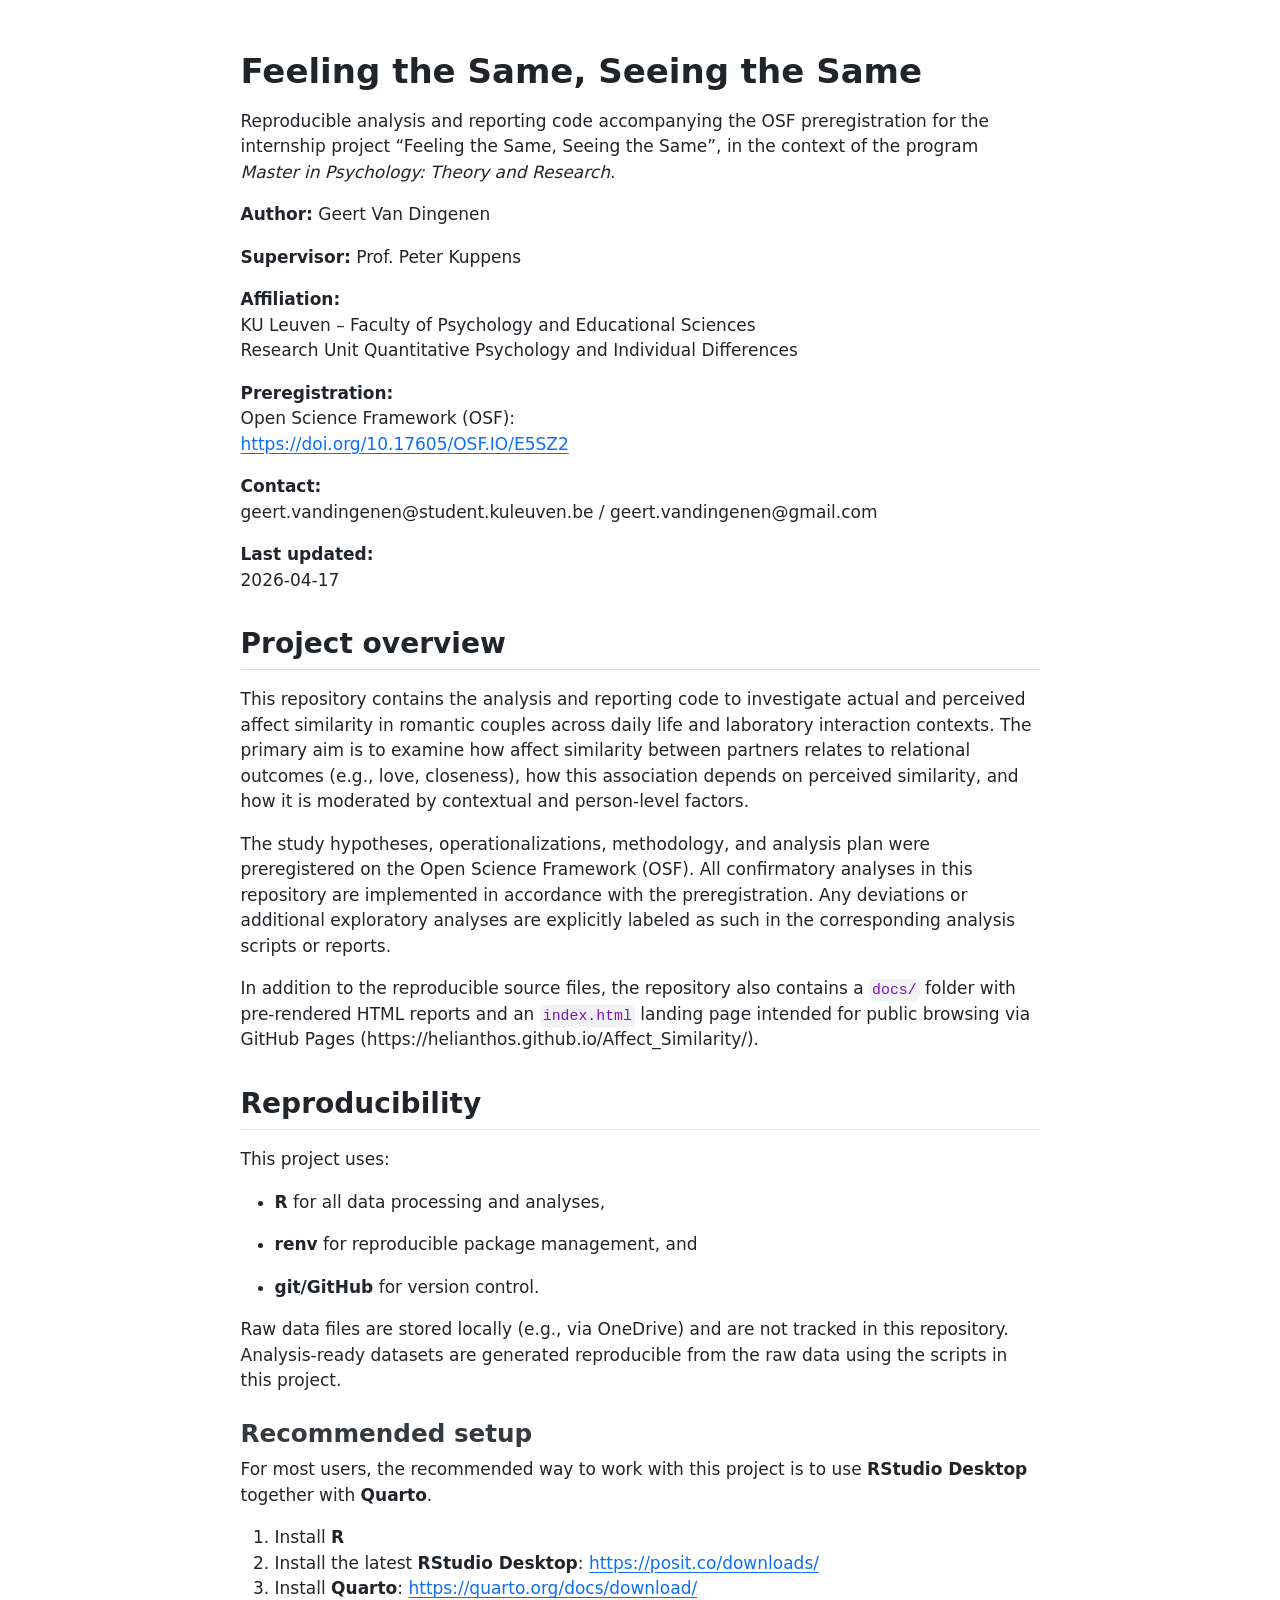
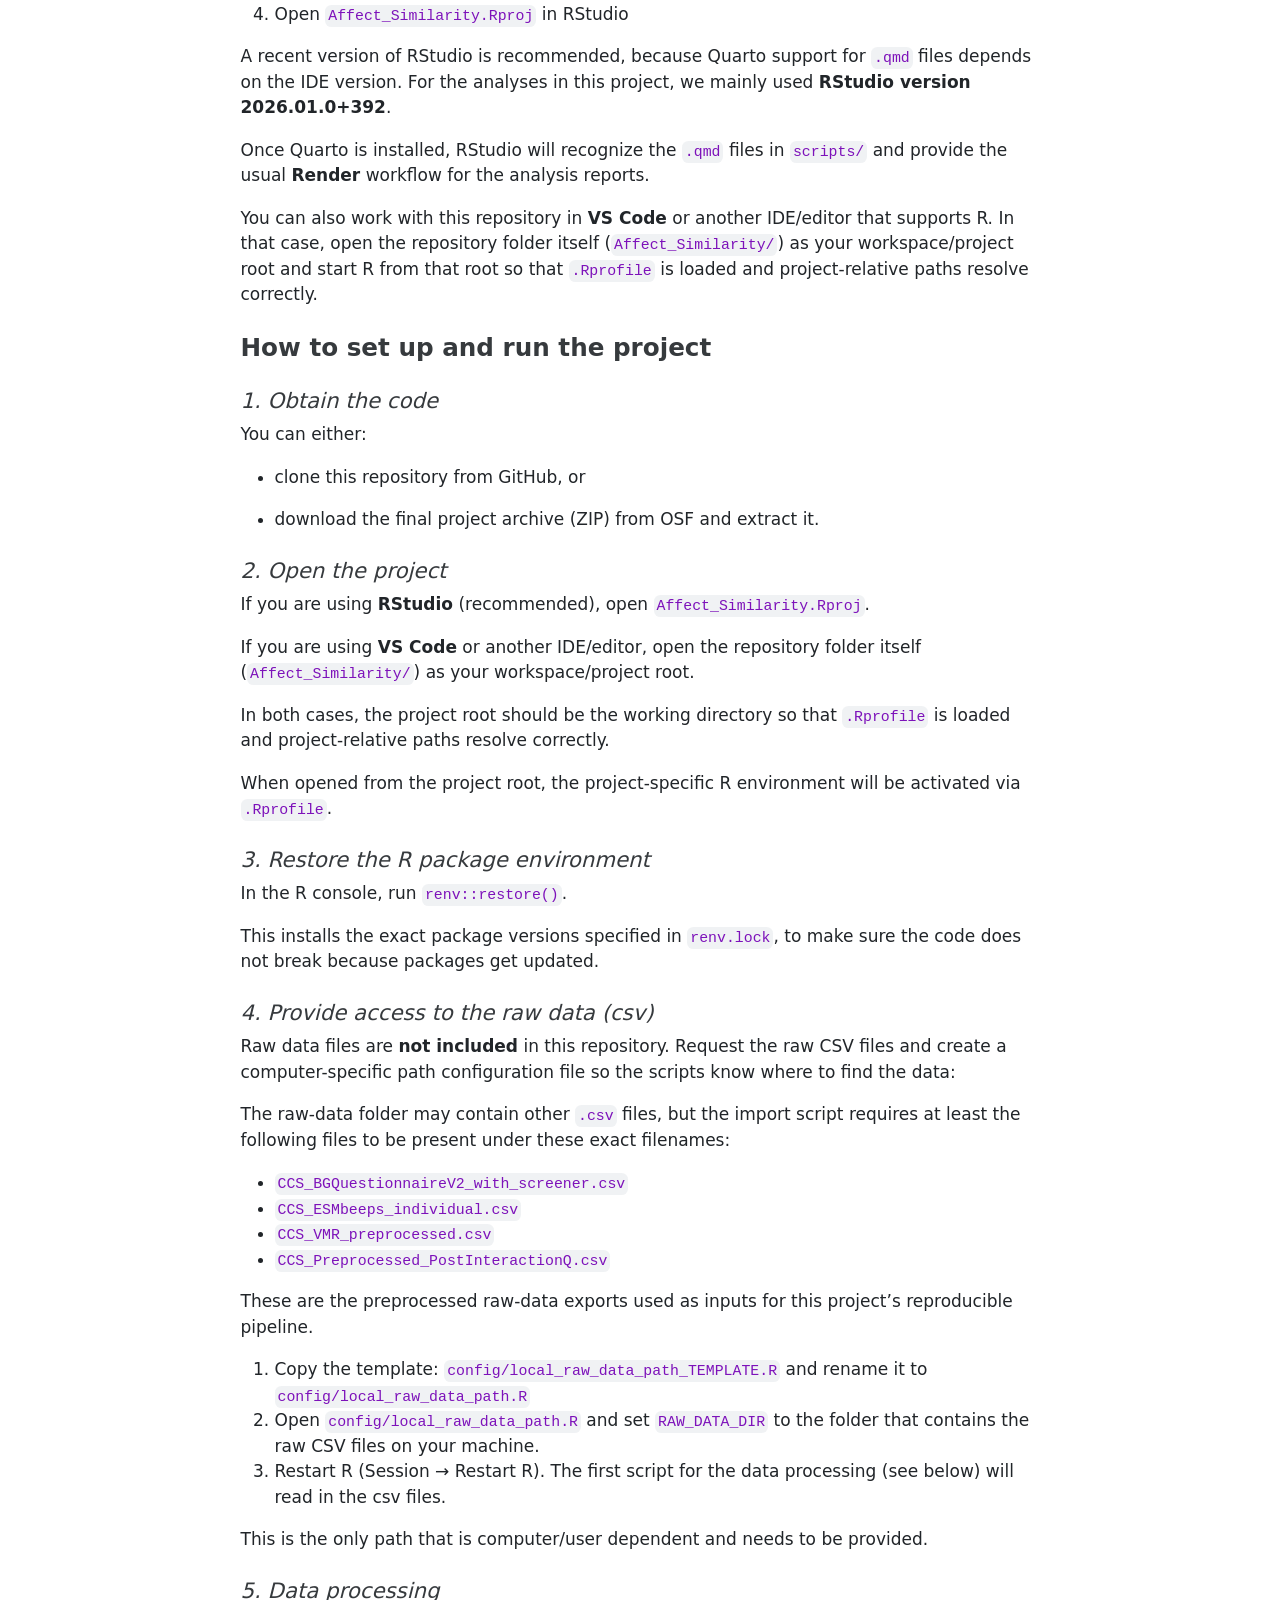
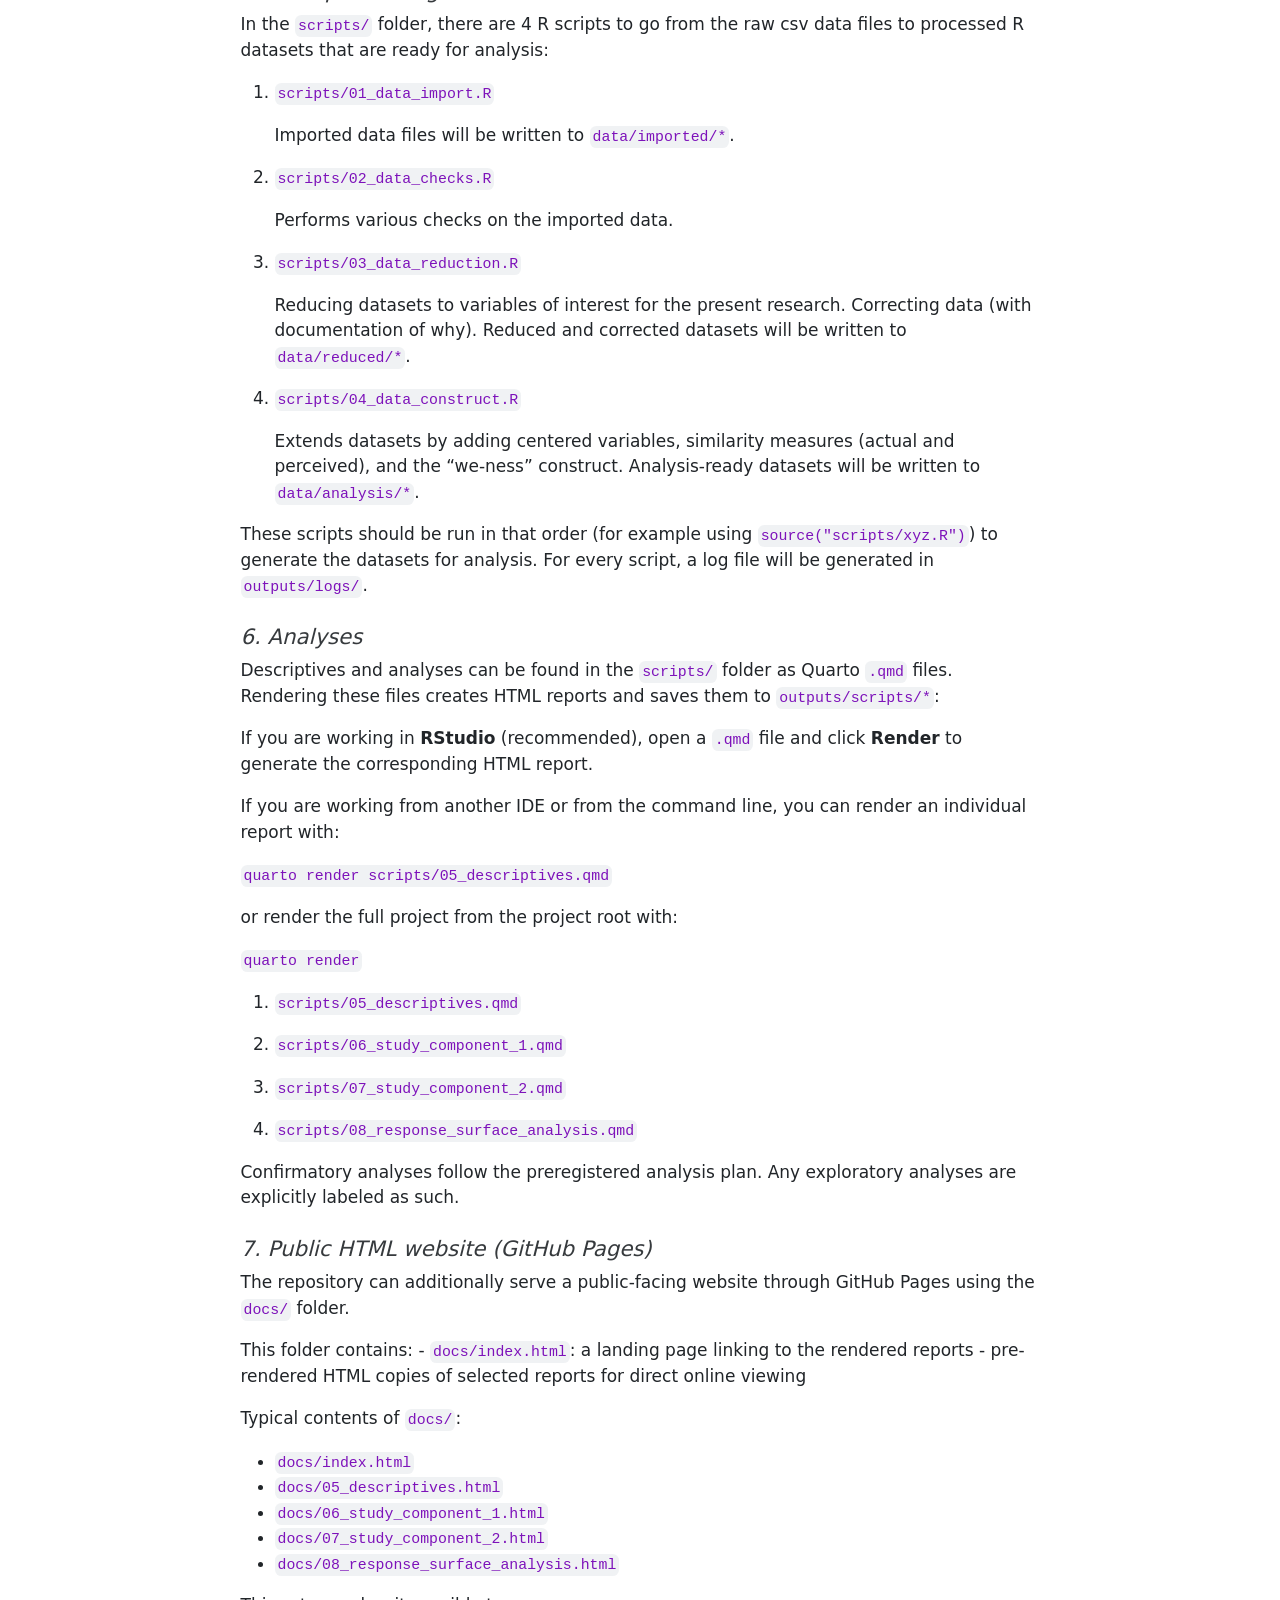
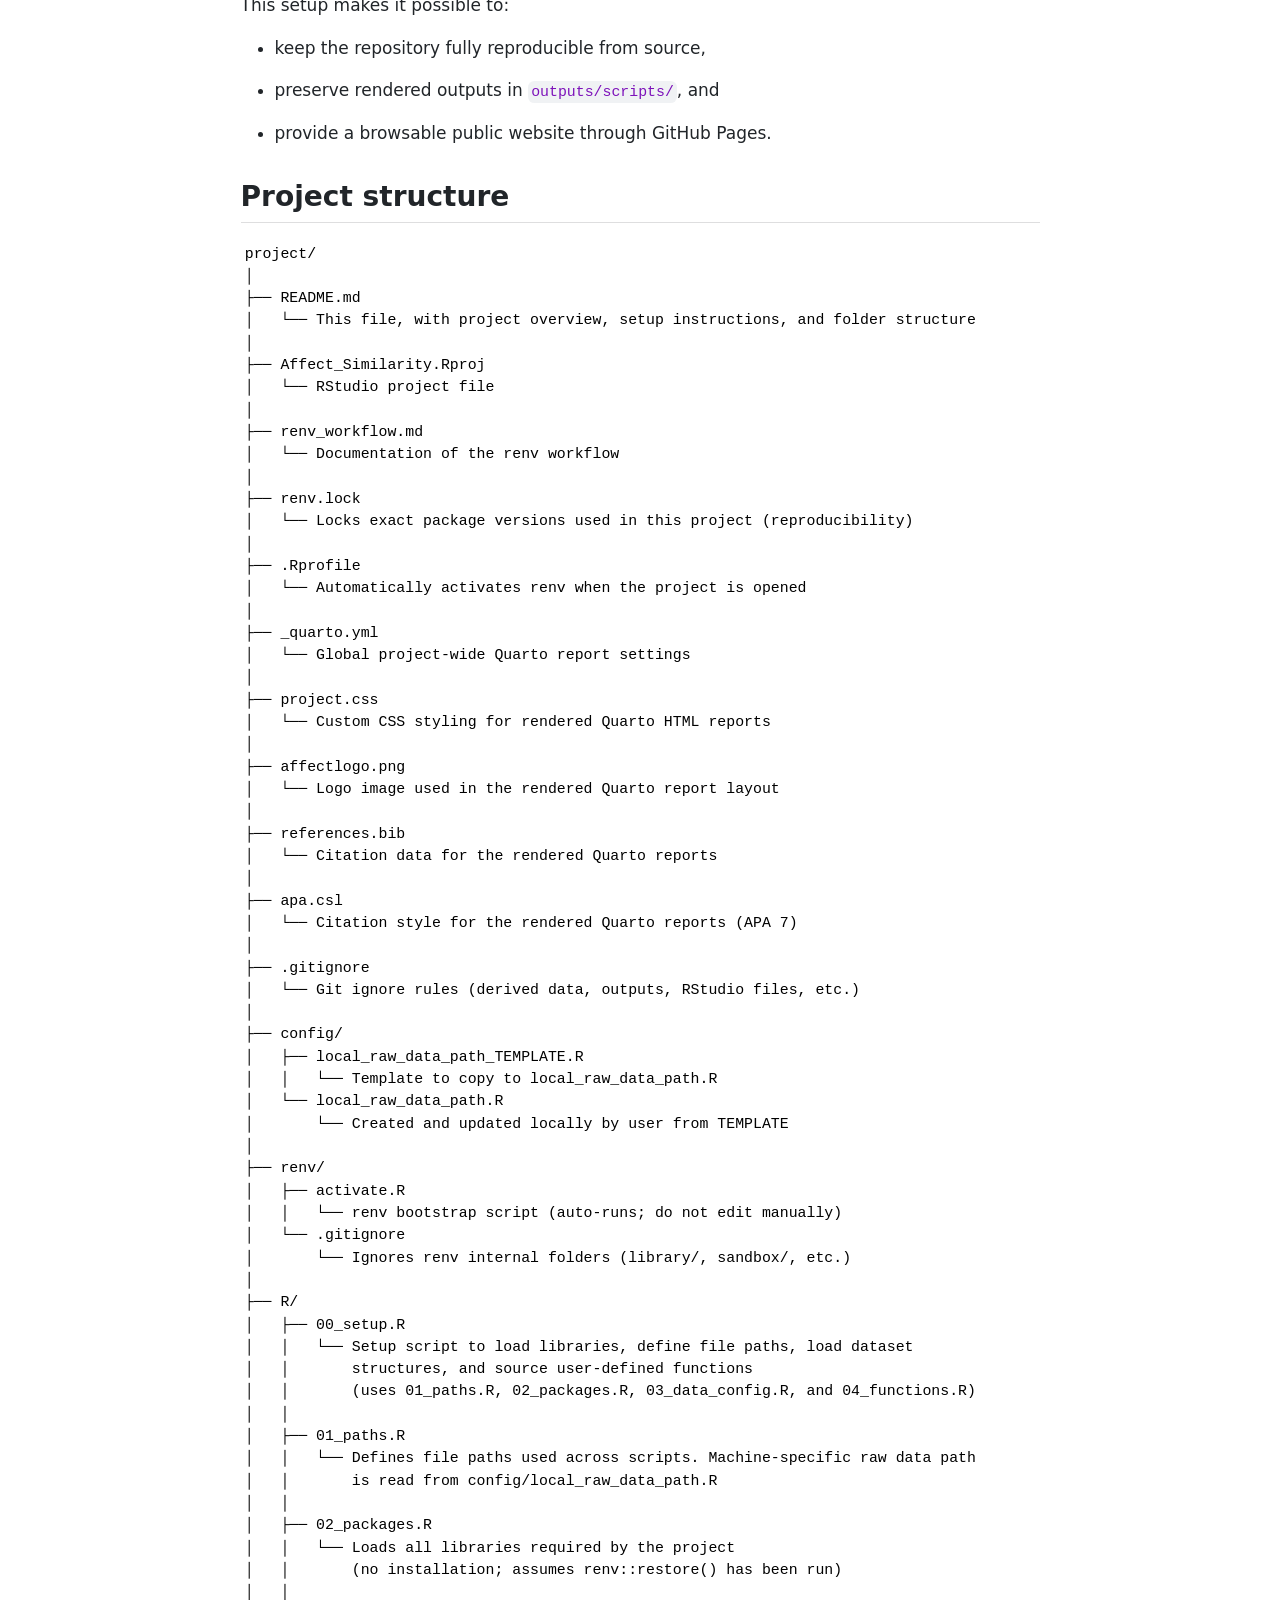
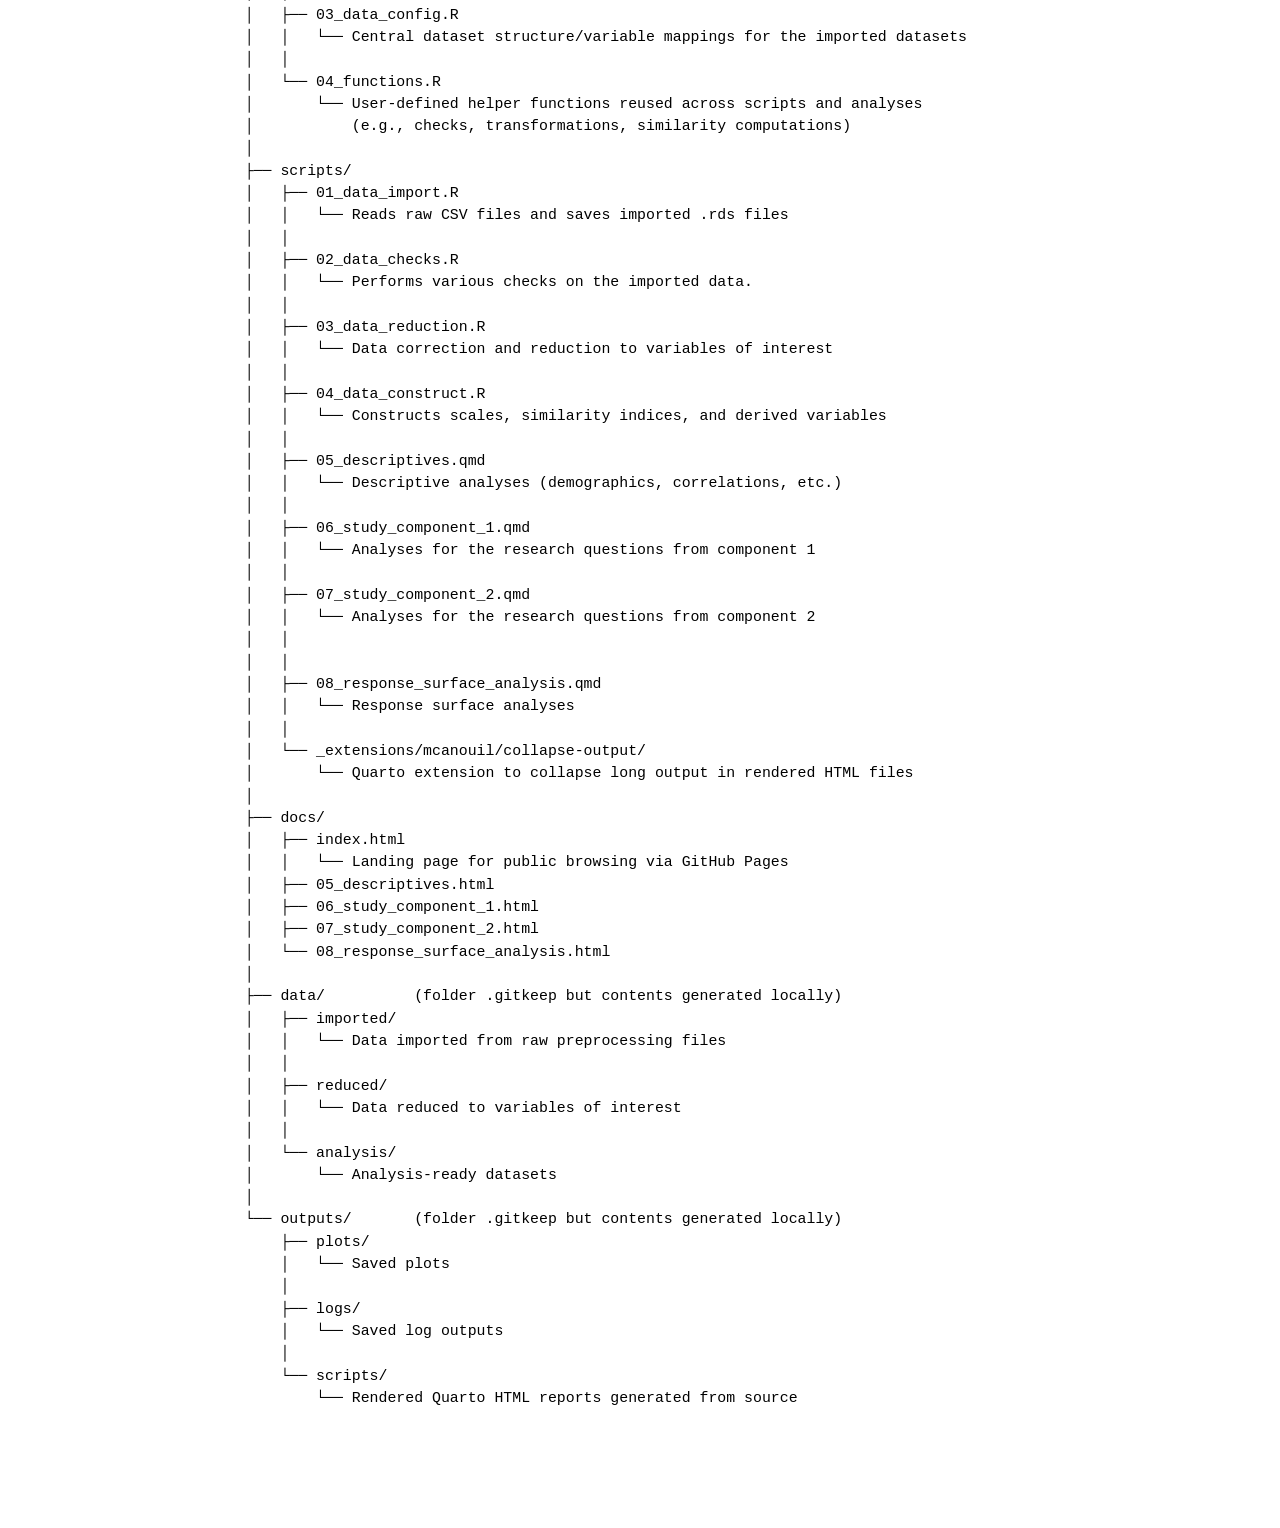
==== docs/README.html @ 63a7fd31 "Update README and GitHub Pages docs site" ====
<!DOCTYPE html>
<html xmlns="http://www.w3.org/1999/xhtml" lang="en" xml:lang="en"><head>

<meta charset="utf-8">
<meta name="generator" content="quarto-1.9.37">

<meta name="viewport" content="width=device-width, initial-scale=1.0, user-scalable=yes">


<title>readme</title>
<style>

code{white-space: pre-wrap;}
span.smallcaps{font-variant: small-caps;}
div.columns{display: flex; gap: min(4vw, 1.5em);}
div.column{flex: auto; overflow-x: auto;}
div.hanging-indent{margin-left: 1.5em; text-indent: -1.5em;}
ul.task-list{list-style: none;}
ul.task-list li input[type="checkbox"] {
width: 0.8em;
margin: 0 0.8em 0.2em -1em;  vertical-align: middle;
}
</style>


<script>/*!
 * clipboard.js v2.0.11
 * https://clipboardjs.com/
 *
 * Licensed MIT © Zeno Rocha
 */
!function(t,e){"object"==typeof exports&&"object"==typeof module?module.exports=e():"function"==typeof define&&define.amd?define([],e):"object"==typeof exports?exports.ClipboardJS=e():t.ClipboardJS=e()}(this,function(){return n={686:function(t,e,n){"use strict";n.d(e,{default:function(){return b}});var e=n(279),i=n.n(e),e=n(370),u=n.n(e),e=n(817),r=n.n(e);function c(t){try{return document.execCommand(t)}catch(t){return}}var a=function(t){t=r()(t);return c("cut"),t};function o(t,e){var n,o,t=(n=t,o="rtl"===document.documentElement.getAttribute("dir"),(t=document.createElement("textarea")).style.fontSize="12pt",t.style.border="0",t.style.padding="0",t.style.margin="0",t.style.position="absolute",t.style[o?"right":"left"]="-9999px",o=window.pageYOffset||document.documentElement.scrollTop,t.style.top="".concat(o,"px"),t.setAttribute("readonly",""),t.value=n,t);return e.container.appendChild(t),e=r()(t),c("copy"),t.remove(),e}var f=function(t){var e=1<arguments.length&&void 0!==arguments[1]?arguments[1]:{container:document.body},n="";return"string"==typeof t?n=o(t,e):t instanceof HTMLInputElement&&!["text","search","url","tel","password"].includes(null==t?void 0:t.type)?n=o(t.value,e):(n=r()(t),c("copy")),n};function l(t){return(l="function"==typeof Symbol&&"symbol"==typeof Symbol.iterator?function(t){return typeof t}:function(t){return t&&"function"==typeof Symbol&&t.constructor===Symbol&&t!==Symbol.prototype?"symbol":typeof t})(t)}var s=function(){var t=0<arguments.length&&void 0!==arguments[0]?arguments[0]:{},e=t.action,n=void 0===e?"copy":e,o=t.container,e=t.target,t=t.text;if("copy"!==n&&"cut"!==n)throw new Error('Invalid "action" value, use either "copy" or "cut"');if(void 0!==e){if(!e||"object"!==l(e)||1!==e.nodeType)throw new Error('Invalid "target" value, use a valid Element');if("copy"===n&&e.hasAttribute("disabled"))throw new Error('Invalid "target" attribute. Please use "readonly" instead of "disabled" attribute');if("cut"===n&&(e.hasAttribute("readonly")||e.hasAttribute("disabled")))throw new Error('Invalid "target" attribute. You can\'t cut text from elements with "readonly" or "disabled" attributes')}return t?f(t,{container:o}):e?"cut"===n?a(e):f(e,{container:o}):void 0};function p(t){return(p="function"==typeof Symbol&&"symbol"==typeof Symbol.iterator?function(t){return typeof t}:function(t){return t&&"function"==typeof Symbol&&t.constructor===Symbol&&t!==Symbol.prototype?"symbol":typeof t})(t)}function d(t,e){for(var n=0;n<e.length;n++){var o=e[n];o.enumerable=o.enumerable||!1,o.configurable=!0,"value"in o&&(o.writable=!0),Object.defineProperty(t,o.key,o)}}function y(t,e){return(y=Object.setPrototypeOf||function(t,e){return t.__proto__=e,t})(t,e)}function h(n){var o=function(){if("undefined"==typeof Reflect||!Reflect.construct)return!1;if(Reflect.construct.sham)return!1;if("function"==typeof Proxy)return!0;try{return Date.prototype.toString.call(Reflect.construct(Date,[],function(){})),!0}catch(t){return!1}}();return function(){var t,e=v(n);return t=o?(t=v(this).constructor,Reflect.construct(e,arguments,t)):e.apply(this,arguments),e=this,!(t=t)||"object"!==p(t)&&"function"!=typeof t?function(t){if(void 0!==t)return t;throw new ReferenceError("this hasn't been initialised - super() hasn't been called")}(e):t}}function v(t){return(v=Object.setPrototypeOf?Object.getPrototypeOf:function(t){return t.__proto__||Object.getPrototypeOf(t)})(t)}function m(t,e){t="data-clipboard-".concat(t);if(e.hasAttribute(t))return e.getAttribute(t)}var b=function(){!function(t,e){if("function"!=typeof e&&null!==e)throw new TypeError("Super expression must either be null or a function");t.prototype=Object.create(e&&e.prototype,{constructor:{value:t,writable:!0,configurable:!0}}),e&&y(t,e)}(r,i());var t,e,n,o=h(r);function r(t,e){var n;return function(t){if(!(t instanceof r))throw new TypeError("Cannot call a class as a function")}(this),(n=o.call(this)).resolveOptions(e),n.listenClick(t),n}return t=r,n=[{key:"copy",value:function(t){var e=1<arguments.length&&void 0!==arguments[1]?arguments[1]:{container:document.body};return f(t,e)}},{key:"cut",value:function(t){return a(t)}},{key:"isSupported",value:function(){var t=0<arguments.length&&void 0!==arguments[0]?arguments[0]:["copy","cut"],t="string"==typeof t?[t]:t,e=!!document.queryCommandSupported;return t.forEach(function(t){e=e&&!!document.queryCommandSupported(t)}),e}}],(e=[{key:"resolveOptions",value:function(){var t=0<arguments.length&&void 0!==arguments[0]?arguments[0]:{};this.action="function"==typeof t.action?t.action:this.defaultAction,this.target="function"==typeof t.target?t.target:this.defaultTarget,this.text="function"==typeof t.text?t.text:this.defaultText,this.container="object"===p(t.container)?t.container:document.body}},{key:"listenClick",value:function(t){var e=this;this.listener=u()(t,"click",function(t){return e.onClick(t)})}},{key:"onClick",value:function(t){var e=t.delegateTarget||t.currentTarget,n=this.action(e)||"copy",t=s({action:n,container:this.container,target:this.target(e),text:this.text(e)});this.emit(t?"success":"error",{action:n,text:t,trigger:e,clearSelection:function(){e&&e.focus(),window.getSelection().removeAllRanges()}})}},{key:"defaultAction",value:function(t){return m("action",t)}},{key:"defaultTarget",value:function(t){t=m("target",t);if(t)return document.querySelector(t)}},{key:"defaultText",value:function(t){return m("text",t)}},{key:"destroy",value:function(){this.listener.destroy()}}])&&d(t.prototype,e),n&&d(t,n),r}()},828:function(t){var e;"undefined"==typeof Element||Element.prototype.matches||((e=Element.prototype).matches=e.matchesSelector||e.mozMatchesSelector||e.msMatchesSelector||e.oMatchesSelector||e.webkitMatchesSelector),t.exports=function(t,e){for(;t&&9!==t.nodeType;){if("function"==typeof t.matches&&t.matches(e))return t;t=t.parentNode}}},438:function(t,e,n){var u=n(828);function i(t,e,n,o,r){var i=function(e,n,t,o){return function(t){t.delegateTarget=u(t.target,n),t.delegateTarget&&o.call(e,t)}}.apply(this,arguments);return t.addEventListener(n,i,r),{destroy:function(){t.removeEventListener(n,i,r)}}}t.exports=function(t,e,n,o,r){return"function"==typeof t.addEventListener?i.apply(null,arguments):"function"==typeof n?i.bind(null,document).apply(null,arguments):("string"==typeof t&&(t=document.querySelectorAll(t)),Array.prototype.map.call(t,function(t){return i(t,e,n,o,r)}))}},879:function(t,n){n.node=function(t){return void 0!==t&&t instanceof HTMLElement&&1===t.nodeType},n.nodeList=function(t){var e=Object.prototype.toString.call(t);return void 0!==t&&("[object NodeList]"===e||"[object HTMLCollection]"===e)&&"length"in t&&(0===t.length||n.node(t[0]))},n.string=function(t){return"string"==typeof t||t instanceof String},n.fn=function(t){return"[object Function]"===Object.prototype.toString.call(t)}},370:function(t,e,n){var f=n(879),l=n(438);t.exports=function(t,e,n){if(!t&&!e&&!n)throw new Error("Missing required arguments");if(!f.string(e))throw new TypeError("Second argument must be a String");if(!f.fn(n))throw new TypeError("Third argument must be a Function");if(f.node(t))return c=e,a=n,(u=t).addEventListener(c,a),{destroy:function(){u.removeEventListener(c,a)}};if(f.nodeList(t))return o=t,r=e,i=n,Array.prototype.forEach.call(o,function(t){t.addEventListener(r,i)}),{destroy:function(){Array.prototype.forEach.call(o,function(t){t.removeEventListener(r,i)})}};if(f.string(t))return t=t,e=e,n=n,l(document.body,t,e,n);throw new TypeError("First argument must be a String, HTMLElement, HTMLCollection, or NodeList");var o,r,i,u,c,a}},817:function(t){t.exports=function(t){var e,n="SELECT"===t.nodeName?(t.focus(),t.value):"INPUT"===t.nodeName||"TEXTAREA"===t.nodeName?((e=t.hasAttribute("readonly"))||t.setAttribute("readonly",""),t.select(),t.setSelectionRange(0,t.value.length),e||t.removeAttribute("readonly"),t.value):(t.hasAttribute("contenteditable")&&t.focus(),n=window.getSelection(),(e=document.createRange()).selectNodeContents(t),n.removeAllRanges(),n.addRange(e),n.toString());return n}},279:function(t){function e(){}e.prototype={on:function(t,e,n){var o=this.e||(this.e={});return(o[t]||(o[t]=[])).push({fn:e,ctx:n}),this},once:function(t,e,n){var o=this;function r(){o.off(t,r),e.apply(n,arguments)}return r._=e,this.on(t,r,n)},emit:function(t){for(var e=[].slice.call(arguments,1),n=((this.e||(this.e={}))[t]||[]).slice(),o=0,r=n.length;o<r;o++)n[o].fn.apply(n[o].ctx,e);return this},off:function(t,e){var n=this.e||(this.e={}),o=n[t],r=[];if(o&&e)for(var i=0,u=o.length;i<u;i++)o[i].fn!==e&&o[i].fn._!==e&&r.push(o[i]);return r.length?n[t]=r:delete n[t],this}},t.exports=e,t.exports.TinyEmitter=e}},r={},o.n=function(t){var e=t&&t.__esModule?function(){return t.default}:function(){return t};return o.d(e,{a:e}),e},o.d=function(t,e){for(var n in e)o.o(e,n)&&!o.o(t,n)&&Object.defineProperty(t,n,{enumerable:!0,get:e[n]})},o.o=function(t,e){return Object.prototype.hasOwnProperty.call(t,e)},o(686).default;function o(t){if(r[t])return r[t].exports;var e=r[t]={exports:{}};return n[t](e,e.exports,o),e.exports}var n,r});</script>
<script src="[data-uri]" type="module"></script>
<script src="[data-uri]" type="module"></script>
<script>/**
 * @popperjs/core v2.11.7 - MIT License
 */

!function(e,t){"object"==typeof exports&&"undefined"!=typeof module?t(exports):"function"==typeof define&&define.amd?define(["exports"],t):t((e="undefined"!=typeof globalThis?globalThis:e||self).Popper={})}(this,(function(e){"use strict";function t(e){if(null==e)return window;if("[object Window]"!==e.toString()){var t=e.ownerDocument;return t&&t.defaultView||window}return e}function n(e){return e instanceof t(e).Element||e instanceof Element}function r(e){return e instanceof t(e).HTMLElement||e instanceof HTMLElement}function o(e){return"undefined"!=typeof ShadowRoot&&(e instanceof t(e).ShadowRoot||e instanceof ShadowRoot)}var i=Math.max,a=Math.min,s=Math.round;function f(){var e=navigator.userAgentData;return null!=e&&e.brands&&Array.isArray(e.brands)?e.brands.map((function(e){return e.brand+"/"+e.version})).join(" "):navigator.userAgent}function c(){return!/^((?!chrome|android).)*safari/i.test(f())}function p(e,o,i){void 0===o&&(o=!1),void 0===i&&(i=!1);var a=e.getBoundingClientRect(),f=1,p=1;o&&r(e)&&(f=e.offsetWidth>0&&s(a.width)/e.offsetWidth||1,p=e.offsetHeight>0&&s(a.height)/e.offsetHeight||1);var u=(n(e)?t(e):window).visualViewport,l=!c()&&i,d=(a.left+(l&&u?u.offsetLeft:0))/f,h=(a.top+(l&&u?u.offsetTop:0))/p,m=a.width/f,v=a.height/p;return{width:m,height:v,top:h,right:d+m,bottom:h+v,left:d,x:d,y:h}}function u(e){var n=t(e);return{scrollLeft:n.pageXOffset,scrollTop:n.pageYOffset}}function l(e){return e?(e.nodeName||"").toLowerCase():null}function d(e){return((n(e)?e.ownerDocument:e.document)||window.document).documentElement}function h(e){return p(d(e)).left+u(e).scrollLeft}function m(e){return t(e).getComputedStyle(e)}function v(e){var t=m(e),n=t.overflow,r=t.overflowX,o=t.overflowY;return/auto|scroll|overlay|hidden/.test(n+o+r)}function y(e,n,o){void 0===o&&(o=!1);var i,a,f=r(n),c=r(n)&&function(e){var t=e.getBoundingClientRect(),n=s(t.width)/e.offsetWidth||1,r=s(t.height)/e.offsetHeight||1;return 1!==n||1!==r}(n),m=d(n),y=p(e,c,o),g={scrollLeft:0,scrollTop:0},b={x:0,y:0};return(f||!f&&!o)&&(("body"!==l(n)||v(m))&&(g=(i=n)!==t(i)&&r(i)?{scrollLeft:(a=i).scrollLeft,scrollTop:a.scrollTop}:u(i)),r(n)?((b=p(n,!0)).x+=n.clientLeft,b.y+=n.clientTop):m&&(b.x=h(m))),{x:y.left+g.scrollLeft-b.x,y:y.top+g.scrollTop-b.y,width:y.width,height:y.height}}function g(e){var t=p(e),n=e.offsetWidth,r=e.offsetHeight;return Math.abs(t.width-n)<=1&&(n=t.width),Math.abs(t.height-r)<=1&&(r=t.height),{x:e.offsetLeft,y:e.offsetTop,width:n,height:r}}function b(e){return"html"===l(e)?e:e.assignedSlot||e.parentNode||(o(e)?e.host:null)||d(e)}function x(e){return["html","body","#document"].indexOf(l(e))>=0?e.ownerDocument.body:r(e)&&v(e)?e:x(b(e))}function w(e,n){var r;void 0===n&&(n=[]);var o=x(e),i=o===(null==(r=e.ownerDocument)?void 0:r.body),a=t(o),s=i?[a].concat(a.visualViewport||[],v(o)?o:[]):o,f=n.concat(s);return i?f:f.concat(w(b(s)))}function O(e){return["table","td","th"].indexOf(l(e))>=0}function j(e){return r(e)&&"fixed"!==m(e).position?e.offsetParent:null}function E(e){for(var n=t(e),i=j(e);i&&O(i)&&"static"===m(i).position;)i=j(i);return i&&("html"===l(i)||"body"===l(i)&&"static"===m(i).position)?n:i||function(e){var t=/firefox/i.test(f());if(/Trident/i.test(f())&&r(e)&&"fixed"===m(e).position)return null;var n=b(e);for(o(n)&&(n=n.host);r(n)&&["html","body"].indexOf(l(n))<0;){var i=m(n);if("none"!==i.transform||"none"!==i.perspective||"paint"===i.contain||-1!==["transform","perspective"].indexOf(i.willChange)||t&&"filter"===i.willChange||t&&i.filter&&"none"!==i.filter)return n;n=n.parentNode}return null}(e)||n}var D="top",A="bottom",L="right",P="left",M="auto",k=[D,A,L,P],W="start",B="end",H="viewport",T="popper",R=k.reduce((function(e,t){return e.concat([t+"-"+W,t+"-"+B])}),[]),S=[].concat(k,[M]).reduce((function(e,t){return e.concat([t,t+"-"+W,t+"-"+B])}),[]),V=["beforeRead","read","afterRead","beforeMain","main","afterMain","beforeWrite","write","afterWrite"];function q(e){var t=new Map,n=new Set,r=[];function o(e){n.add(e.name),[].concat(e.requires||[],e.requiresIfExists||[]).forEach((function(e){if(!n.has(e)){var r=t.get(e);r&&o(r)}})),r.push(e)}return e.forEach((function(e){t.set(e.name,e)})),e.forEach((function(e){n.has(e.name)||o(e)})),r}function C(e){return e.split("-")[0]}function N(e,t){var n=t.getRootNode&&t.getRootNode();if(e.contains(t))return!0;if(n&&o(n)){var r=t;do{if(r&&e.isSameNode(r))return!0;r=r.parentNode||r.host}while(r)}return!1}function I(e){return Object.assign({},e,{left:e.x,top:e.y,right:e.x+e.width,bottom:e.y+e.height})}function _(e,r,o){return r===H?I(function(e,n){var r=t(e),o=d(e),i=r.visualViewport,a=o.clientWidth,s=o.clientHeight,f=0,p=0;if(i){a=i.width,s=i.height;var u=c();(u||!u&&"fixed"===n)&&(f=i.offsetLeft,p=i.offsetTop)}return{width:a,height:s,x:f+h(e),y:p}}(e,o)):n(r)?function(e,t){var n=p(e,!1,"fixed"===t);return n.top=n.top+e.clientTop,n.left=n.left+e.clientLeft,n.bottom=n.top+e.clientHeight,n.right=n.left+e.clientWidth,n.width=e.clientWidth,n.height=e.clientHeight,n.x=n.left,n.y=n.top,n}(r,o):I(function(e){var t,n=d(e),r=u(e),o=null==(t=e.ownerDocument)?void 0:t.body,a=i(n.scrollWidth,n.clientWidth,o?o.scrollWidth:0,o?o.clientWidth:0),s=i(n.scrollHeight,n.clientHeight,o?o.scrollHeight:0,o?o.clientHeight:0),f=-r.scrollLeft+h(e),c=-r.scrollTop;return"rtl"===m(o||n).direction&&(f+=i(n.clientWidth,o?o.clientWidth:0)-a),{width:a,height:s,x:f,y:c}}(d(e)))}function F(e,t,o,s){var f="clippingParents"===t?function(e){var t=w(b(e)),o=["absolute","fixed"].indexOf(m(e).position)>=0&&r(e)?E(e):e;return n(o)?t.filter((function(e){return n(e)&&N(e,o)&&"body"!==l(e)})):[]}(e):[].concat(t),c=[].concat(f,[o]),p=c[0],u=c.reduce((function(t,n){var r=_(e,n,s);return t.top=i(r.top,t.top),t.right=a(r.right,t.right),t.bottom=a(r.bottom,t.bottom),t.left=i(r.left,t.left),t}),_(e,p,s));return u.width=u.right-u.left,u.height=u.bottom-u.top,u.x=u.left,u.y=u.top,u}function U(e){return e.split("-")[1]}function z(e){return["top","bottom"].indexOf(e)>=0?"x":"y"}function X(e){var t,n=e.reference,r=e.element,o=e.placement,i=o?C(o):null,a=o?U(o):null,s=n.x+n.width/2-r.width/2,f=n.y+n.height/2-r.height/2;switch(i){case D:t={x:s,y:n.y-r.height};break;case A:t={x:s,y:n.y+n.height};break;case L:t={x:n.x+n.width,y:f};break;case P:t={x:n.x-r.width,y:f};break;default:t={x:n.x,y:n.y}}var c=i?z(i):null;if(null!=c){var p="y"===c?"height":"width";switch(a){case W:t[c]=t[c]-(n[p]/2-r[p]/2);break;case B:t[c]=t[c]+(n[p]/2-r[p]/2)}}return t}function Y(e){return Object.assign({},{top:0,right:0,bottom:0,left:0},e)}function G(e,t){return t.reduce((function(t,n){return t[n]=e,t}),{})}function J(e,t){void 0===t&&(t={});var r=t,o=r.placement,i=void 0===o?e.placement:o,a=r.strategy,s=void 0===a?e.strategy:a,f=r.boundary,c=void 0===f?"clippingParents":f,u=r.rootBoundary,l=void 0===u?H:u,h=r.elementContext,m=void 0===h?T:h,v=r.altBoundary,y=void 0!==v&&v,g=r.padding,b=void 0===g?0:g,x=Y("number"!=typeof b?b:G(b,k)),w=m===T?"reference":T,O=e.rects.popper,j=e.elements[y?w:m],E=F(n(j)?j:j.contextElement||d(e.elements.popper),c,l,s),P=p(e.elements.reference),M=X({reference:P,element:O,strategy:"absolute",placement:i}),W=I(Object.assign({},O,M)),B=m===T?W:P,R={top:E.top-B.top+x.top,bottom:B.bottom-E.bottom+x.bottom,left:E.left-B.left+x.left,right:B.right-E.right+x.right},S=e.modifiersData.offset;if(m===T&&S){var V=S[i];Object.keys(R).forEach((function(e){var t=[L,A].indexOf(e)>=0?1:-1,n=[D,A].indexOf(e)>=0?"y":"x";R[e]+=V[n]*t}))}return R}var K={placement:"bottom",modifiers:[],strategy:"absolute"};function Q(){for(var e=arguments.length,t=new Array(e),n=0;n<e;n++)t[n]=arguments[n];return!t.some((function(e){return!(e&&"function"==typeof e.getBoundingClientRect)}))}function Z(e){void 0===e&&(e={});var t=e,r=t.defaultModifiers,o=void 0===r?[]:r,i=t.defaultOptions,a=void 0===i?K:i;return function(e,t,r){void 0===r&&(r=a);var i,s,f={placement:"bottom",orderedModifiers:[],options:Object.assign({},K,a),modifiersData:{},elements:{reference:e,popper:t},attributes:{},styles:{}},c=[],p=!1,u={state:f,setOptions:function(r){var i="function"==typeof r?r(f.options):r;l(),f.options=Object.assign({},a,f.options,i),f.scrollParents={reference:n(e)?w(e):e.contextElement?w(e.contextElement):[],popper:w(t)};var s,p,d=function(e){var t=q(e);return V.reduce((function(e,n){return e.concat(t.filter((function(e){return e.phase===n})))}),[])}((s=[].concat(o,f.options.modifiers),p=s.reduce((function(e,t){var n=e[t.name];return e[t.name]=n?Object.assign({},n,t,{options:Object.assign({},n.options,t.options),data:Object.assign({},n.data,t.data)}):t,e}),{}),Object.keys(p).map((function(e){return p[e]}))));return f.orderedModifiers=d.filter((function(e){return e.enabled})),f.orderedModifiers.forEach((function(e){var t=e.name,n=e.options,r=void 0===n?{}:n,o=e.effect;if("function"==typeof o){var i=o({state:f,name:t,instance:u,options:r}),a=function(){};c.push(i||a)}})),u.update()},forceUpdate:function(){if(!p){var e=f.elements,t=e.reference,n=e.popper;if(Q(t,n)){f.rects={reference:y(t,E(n),"fixed"===f.options.strategy),popper:g(n)},f.reset=!1,f.placement=f.options.placement,f.orderedModifiers.forEach((function(e){return f.modifiersData[e.name]=Object.assign({},e.data)}));for(var r=0;r<f.orderedModifiers.length;r++)if(!0!==f.reset){var o=f.orderedModifiers[r],i=o.fn,a=o.options,s=void 0===a?{}:a,c=o.name;"function"==typeof i&&(f=i({state:f,options:s,name:c,instance:u})||f)}else f.reset=!1,r=-1}}},update:(i=function(){return new Promise((function(e){u.forceUpdate(),e(f)}))},function(){return s||(s=new Promise((function(e){Promise.resolve().then((function(){s=void 0,e(i())}))}))),s}),destroy:function(){l(),p=!0}};if(!Q(e,t))return u;function l(){c.forEach((function(e){return e()})),c=[]}return u.setOptions(r).then((function(e){!p&&r.onFirstUpdate&&r.onFirstUpdate(e)})),u}}var $={passive:!0};var ee={name:"eventListeners",enabled:!0,phase:"write",fn:function(){},effect:function(e){var n=e.state,r=e.instance,o=e.options,i=o.scroll,a=void 0===i||i,s=o.resize,f=void 0===s||s,c=t(n.elements.popper),p=[].concat(n.scrollParents.reference,n.scrollParents.popper);return a&&p.forEach((function(e){e.addEventListener("scroll",r.update,$)})),f&&c.addEventListener("resize",r.update,$),function(){a&&p.forEach((function(e){e.removeEventListener("scroll",r.update,$)})),f&&c.removeEventListener("resize",r.update,$)}},data:{}};var te={name:"popperOffsets",enabled:!0,phase:"read",fn:function(e){var t=e.state,n=e.name;t.modifiersData[n]=X({reference:t.rects.reference,element:t.rects.popper,strategy:"absolute",placement:t.placement})},data:{}},ne={top:"auto",right:"auto",bottom:"auto",left:"auto"};function re(e){var n,r=e.popper,o=e.popperRect,i=e.placement,a=e.variation,f=e.offsets,c=e.position,p=e.gpuAcceleration,u=e.adaptive,l=e.roundOffsets,h=e.isFixed,v=f.x,y=void 0===v?0:v,g=f.y,b=void 0===g?0:g,x="function"==typeof l?l({x:y,y:b}):{x:y,y:b};y=x.x,b=x.y;var w=f.hasOwnProperty("x"),O=f.hasOwnProperty("y"),j=P,M=D,k=window;if(u){var W=E(r),H="clientHeight",T="clientWidth";if(W===t(r)&&"static"!==m(W=d(r)).position&&"absolute"===c&&(H="scrollHeight",T="scrollWidth"),W=W,i===D||(i===P||i===L)&&a===B)M=A,b-=(h&&W===k&&k.visualViewport?k.visualViewport.height:W[H])-o.height,b*=p?1:-1;if(i===P||(i===D||i===A)&&a===B)j=L,y-=(h&&W===k&&k.visualViewport?k.visualViewport.width:W[T])-o.width,y*=p?1:-1}var R,S=Object.assign({position:c},u&&ne),V=!0===l?function(e,t){var n=e.x,r=e.y,o=t.devicePixelRatio||1;return{x:s(n*o)/o||0,y:s(r*o)/o||0}}({x:y,y:b},t(r)):{x:y,y:b};return y=V.x,b=V.y,p?Object.assign({},S,((R={})[M]=O?"0":"",R[j]=w?"0":"",R.transform=(k.devicePixelRatio||1)<=1?"translate("+y+"px, "+b+"px)":"translate3d("+y+"px, "+b+"px, 0)",R)):Object.assign({},S,((n={})[M]=O?b+"px":"",n[j]=w?y+"px":"",n.transform="",n))}var oe={name:"computeStyles",enabled:!0,phase:"beforeWrite",fn:function(e){var t=e.state,n=e.options,r=n.gpuAcceleration,o=void 0===r||r,i=n.adaptive,a=void 0===i||i,s=n.roundOffsets,f=void 0===s||s,c={placement:C(t.placement),variation:U(t.placement),popper:t.elements.popper,popperRect:t.rects.popper,gpuAcceleration:o,isFixed:"fixed"===t.options.strategy};null!=t.modifiersData.popperOffsets&&(t.styles.popper=Object.assign({},t.styles.popper,re(Object.assign({},c,{offsets:t.modifiersData.popperOffsets,position:t.options.strategy,adaptive:a,roundOffsets:f})))),null!=t.modifiersData.arrow&&(t.styles.arrow=Object.assign({},t.styles.arrow,re(Object.assign({},c,{offsets:t.modifiersData.arrow,position:"absolute",adaptive:!1,roundOffsets:f})))),t.attributes.popper=Object.assign({},t.attributes.popper,{"data-popper-placement":t.placement})},data:{}};var ie={name:"applyStyles",enabled:!0,phase:"write",fn:function(e){var t=e.state;Object.keys(t.elements).forEach((function(e){var n=t.styles[e]||{},o=t.attributes[e]||{},i=t.elements[e];r(i)&&l(i)&&(Object.assign(i.style,n),Object.keys(o).forEach((function(e){var t=o[e];!1===t?i.removeAttribute(e):i.setAttribute(e,!0===t?"":t)})))}))},effect:function(e){var t=e.state,n={popper:{position:t.options.strategy,left:"0",top:"0",margin:"0"},arrow:{position:"absolute"},reference:{}};return Object.assign(t.elements.popper.style,n.popper),t.styles=n,t.elements.arrow&&Object.assign(t.elements.arrow.style,n.arrow),function(){Object.keys(t.elements).forEach((function(e){var o=t.elements[e],i=t.attributes[e]||{},a=Object.keys(t.styles.hasOwnProperty(e)?t.styles[e]:n[e]).reduce((function(e,t){return e[t]="",e}),{});r(o)&&l(o)&&(Object.assign(o.style,a),Object.keys(i).forEach((function(e){o.removeAttribute(e)})))}))}},requires:["computeStyles"]};var ae={name:"offset",enabled:!0,phase:"main",requires:["popperOffsets"],fn:function(e){var t=e.state,n=e.options,r=e.name,o=n.offset,i=void 0===o?[0,0]:o,a=S.reduce((function(e,n){return e[n]=function(e,t,n){var r=C(e),o=[P,D].indexOf(r)>=0?-1:1,i="function"==typeof n?n(Object.assign({},t,{placement:e})):n,a=i[0],s=i[1];return a=a||0,s=(s||0)*o,[P,L].indexOf(r)>=0?{x:s,y:a}:{x:a,y:s}}(n,t.rects,i),e}),{}),s=a[t.placement],f=s.x,c=s.y;null!=t.modifiersData.popperOffsets&&(t.modifiersData.popperOffsets.x+=f,t.modifiersData.popperOffsets.y+=c),t.modifiersData[r]=a}},se={left:"right",right:"left",bottom:"top",top:"bottom"};function fe(e){return e.replace(/left|right|bottom|top/g,(function(e){return se[e]}))}var ce={start:"end",end:"start"};function pe(e){return e.replace(/start|end/g,(function(e){return ce[e]}))}function ue(e,t){void 0===t&&(t={});var n=t,r=n.placement,o=n.boundary,i=n.rootBoundary,a=n.padding,s=n.flipVariations,f=n.allowedAutoPlacements,c=void 0===f?S:f,p=U(r),u=p?s?R:R.filter((function(e){return U(e)===p})):k,l=u.filter((function(e){return c.indexOf(e)>=0}));0===l.length&&(l=u);var d=l.reduce((function(t,n){return t[n]=J(e,{placement:n,boundary:o,rootBoundary:i,padding:a})[C(n)],t}),{});return Object.keys(d).sort((function(e,t){return d[e]-d[t]}))}var le={name:"flip",enabled:!0,phase:"main",fn:function(e){var t=e.state,n=e.options,r=e.name;if(!t.modifiersData[r]._skip){for(var o=n.mainAxis,i=void 0===o||o,a=n.altAxis,s=void 0===a||a,f=n.fallbackPlacements,c=n.padding,p=n.boundary,u=n.rootBoundary,l=n.altBoundary,d=n.flipVariations,h=void 0===d||d,m=n.allowedAutoPlacements,v=t.options.placement,y=C(v),g=f||(y===v||!h?[fe(v)]:function(e){if(C(e)===M)return[];var t=fe(e);return[pe(e),t,pe(t)]}(v)),b=[v].concat(g).reduce((function(e,n){return e.concat(C(n)===M?ue(t,{placement:n,boundary:p,rootBoundary:u,padding:c,flipVariations:h,allowedAutoPlacements:m}):n)}),[]),x=t.rects.reference,w=t.rects.popper,O=new Map,j=!0,E=b[0],k=0;k<b.length;k++){var B=b[k],H=C(B),T=U(B)===W,R=[D,A].indexOf(H)>=0,S=R?"width":"height",V=J(t,{placement:B,boundary:p,rootBoundary:u,altBoundary:l,padding:c}),q=R?T?L:P:T?A:D;x[S]>w[S]&&(q=fe(q));var N=fe(q),I=[];if(i&&I.push(V[H]<=0),s&&I.push(V[q]<=0,V[N]<=0),I.every((function(e){return e}))){E=B,j=!1;break}O.set(B,I)}if(j)for(var _=function(e){var t=b.find((function(t){var n=O.get(t);if(n)return n.slice(0,e).every((function(e){return e}))}));if(t)return E=t,"break"},F=h?3:1;F>0;F--){if("break"===_(F))break}t.placement!==E&&(t.modifiersData[r]._skip=!0,t.placement=E,t.reset=!0)}},requiresIfExists:["offset"],data:{_skip:!1}};function de(e,t,n){return i(e,a(t,n))}var he={name:"preventOverflow",enabled:!0,phase:"main",fn:function(e){var t=e.state,n=e.options,r=e.name,o=n.mainAxis,s=void 0===o||o,f=n.altAxis,c=void 0!==f&&f,p=n.boundary,u=n.rootBoundary,l=n.altBoundary,d=n.padding,h=n.tether,m=void 0===h||h,v=n.tetherOffset,y=void 0===v?0:v,b=J(t,{boundary:p,rootBoundary:u,padding:d,altBoundary:l}),x=C(t.placement),w=U(t.placement),O=!w,j=z(x),M="x"===j?"y":"x",k=t.modifiersData.popperOffsets,B=t.rects.reference,H=t.rects.popper,T="function"==typeof y?y(Object.assign({},t.rects,{placement:t.placement})):y,R="number"==typeof T?{mainAxis:T,altAxis:T}:Object.assign({mainAxis:0,altAxis:0},T),S=t.modifiersData.offset?t.modifiersData.offset[t.placement]:null,V={x:0,y:0};if(k){if(s){var q,N="y"===j?D:P,I="y"===j?A:L,_="y"===j?"height":"width",F=k[j],X=F+b[N],Y=F-b[I],G=m?-H[_]/2:0,K=w===W?B[_]:H[_],Q=w===W?-H[_]:-B[_],Z=t.elements.arrow,$=m&&Z?g(Z):{width:0,height:0},ee=t.modifiersData["arrow#persistent"]?t.modifiersData["arrow#persistent"].padding:{top:0,right:0,bottom:0,left:0},te=ee[N],ne=ee[I],re=de(0,B[_],$[_]),oe=O?B[_]/2-G-re-te-R.mainAxis:K-re-te-R.mainAxis,ie=O?-B[_]/2+G+re+ne+R.mainAxis:Q+re+ne+R.mainAxis,ae=t.elements.arrow&&E(t.elements.arrow),se=ae?"y"===j?ae.clientTop||0:ae.clientLeft||0:0,fe=null!=(q=null==S?void 0:S[j])?q:0,ce=F+ie-fe,pe=de(m?a(X,F+oe-fe-se):X,F,m?i(Y,ce):Y);k[j]=pe,V[j]=pe-F}if(c){var ue,le="x"===j?D:P,he="x"===j?A:L,me=k[M],ve="y"===M?"height":"width",ye=me+b[le],ge=me-b[he],be=-1!==[D,P].indexOf(x),xe=null!=(ue=null==S?void 0:S[M])?ue:0,we=be?ye:me-B[ve]-H[ve]-xe+R.altAxis,Oe=be?me+B[ve]+H[ve]-xe-R.altAxis:ge,je=m&&be?function(e,t,n){var r=de(e,t,n);return r>n?n:r}(we,me,Oe):de(m?we:ye,me,m?Oe:ge);k[M]=je,V[M]=je-me}t.modifiersData[r]=V}},requiresIfExists:["offset"]};var me={name:"arrow",enabled:!0,phase:"main",fn:function(e){var t,n=e.state,r=e.name,o=e.options,i=n.elements.arrow,a=n.modifiersData.popperOffsets,s=C(n.placement),f=z(s),c=[P,L].indexOf(s)>=0?"height":"width";if(i&&a){var p=function(e,t){return Y("number"!=typeof(e="function"==typeof e?e(Object.assign({},t.rects,{placement:t.placement})):e)?e:G(e,k))}(o.padding,n),u=g(i),l="y"===f?D:P,d="y"===f?A:L,h=n.rects.reference[c]+n.rects.reference[f]-a[f]-n.rects.popper[c],m=a[f]-n.rects.reference[f],v=E(i),y=v?"y"===f?v.clientHeight||0:v.clientWidth||0:0,b=h/2-m/2,x=p[l],w=y-u[c]-p[d],O=y/2-u[c]/2+b,j=de(x,O,w),M=f;n.modifiersData[r]=((t={})[M]=j,t.centerOffset=j-O,t)}},effect:function(e){var t=e.state,n=e.options.element,r=void 0===n?"[data-popper-arrow]":n;null!=r&&("string"!=typeof r||(r=t.elements.popper.querySelector(r)))&&N(t.elements.popper,r)&&(t.elements.arrow=r)},requires:["popperOffsets"],requiresIfExists:["preventOverflow"]};function ve(e,t,n){return void 0===n&&(n={x:0,y:0}),{top:e.top-t.height-n.y,right:e.right-t.width+n.x,bottom:e.bottom-t.height+n.y,left:e.left-t.width-n.x}}function ye(e){return[D,L,A,P].some((function(t){return e[t]>=0}))}var ge={name:"hide",enabled:!0,phase:"main",requiresIfExists:["preventOverflow"],fn:function(e){var t=e.state,n=e.name,r=t.rects.reference,o=t.rects.popper,i=t.modifiersData.preventOverflow,a=J(t,{elementContext:"reference"}),s=J(t,{altBoundary:!0}),f=ve(a,r),c=ve(s,o,i),p=ye(f),u=ye(c);t.modifiersData[n]={referenceClippingOffsets:f,popperEscapeOffsets:c,isReferenceHidden:p,hasPopperEscaped:u},t.attributes.popper=Object.assign({},t.attributes.popper,{"data-popper-reference-hidden":p,"data-popper-escaped":u})}},be=Z({defaultModifiers:[ee,te,oe,ie]}),xe=[ee,te,oe,ie,ae,le,he,me,ge],we=Z({defaultModifiers:xe});e.applyStyles=ie,e.arrow=me,e.computeStyles=oe,e.createPopper=we,e.createPopperLite=be,e.defaultModifiers=xe,e.detectOverflow=J,e.eventListeners=ee,e.flip=le,e.hide=ge,e.offset=ae,e.popperGenerator=Z,e.popperOffsets=te,e.preventOverflow=he,Object.defineProperty(e,"__esModule",{value:!0})}));

</script>
<script>!function(e,t){"object"==typeof exports&&"undefined"!=typeof module?module.exports=t(require("@popperjs/core")):"function"==typeof define&&define.amd?define(["@popperjs/core"],t):(e=e||self).tippy=t(e.Popper)}(this,(function(e){"use strict";var t={passive:!0,capture:!0},n=function(){return document.body};function r(e,t,n){if(Array.isArray(e)){var r=e[t];return null==r?Array.isArray(n)?n[t]:n:r}return e}function o(e,t){var n={}.toString.call(e);return 0===n.indexOf("[object")&&n.indexOf(t+"]")>-1}function i(e,t){return"function"==typeof e?e.apply(void 0,t):e}function a(e,t){return 0===t?e:function(r){clearTimeout(n),n=setTimeout((function(){e(r)}),t)};var n}function s(e,t){var n=Object.assign({},e);return t.forEach((function(e){delete n[e]})),n}function u(e){return[].concat(e)}function c(e,t){-1===e.indexOf(t)&&e.push(t)}function p(e){return e.split("-")[0]}function f(e){return[].slice.call(e)}function l(e){return Object.keys(e).reduce((function(t,n){return void 0!==e[n]&&(t[n]=e[n]),t}),{})}function d(){return document.createElement("div")}function v(e){return["Element","Fragment"].some((function(t){return o(e,t)}))}function m(e){return o(e,"MouseEvent")}function g(e){return!(!e||!e._tippy||e._tippy.reference!==e)}function h(e){return v(e)?[e]:function(e){return o(e,"NodeList")}(e)?f(e):Array.isArray(e)?e:f(document.querySelectorAll(e))}function b(e,t){e.forEach((function(e){e&&(e.style.transitionDuration=t+"ms")}))}function y(e,t){e.forEach((function(e){e&&e.setAttribute("data-state",t)}))}function w(e){var t,n=u(e)[0];return null!=n&&null!=(t=n.ownerDocument)&&t.body?n.ownerDocument:document}function E(e,t,n){var r=t+"EventListener";["transitionend","webkitTransitionEnd"].forEach((function(t){e[r](t,n)}))}function O(e,t){for(var n=t;n;){var r;if(e.contains(n))return!0;n=null==n.getRootNode||null==(r=n.getRootNode())?void 0:r.host}return!1}var x={isTouch:!1},C=0;function T(){x.isTouch||(x.isTouch=!0,window.performance&&document.addEventListener("mousemove",A))}function A(){var e=performance.now();e-C<20&&(x.isTouch=!1,document.removeEventListener("mousemove",A)),C=e}function L(){var e=document.activeElement;if(g(e)){var t=e._tippy;e.blur&&!t.state.isVisible&&e.blur()}}var D=!!("undefined"!=typeof window&&"undefined"!=typeof document)&&!!window.msCrypto,R=Object.assign({appendTo:n,aria:{content:"auto",expanded:"auto"},delay:0,duration:[300,250],getReferenceClientRect:null,hideOnClick:!0,ignoreAttributes:!1,interactive:!1,interactiveBorder:2,interactiveDebounce:0,moveTransition:"",offset:[0,10],onAfterUpdate:function(){},onBeforeUpdate:function(){},onCreate:function(){},onDestroy:function(){},onHidden:function(){},onHide:function(){},onMount:function(){},onShow:function(){},onShown:function(){},onTrigger:function(){},onUntrigger:function(){},onClickOutside:function(){},placement:"top",plugins:[],popperOptions:{},render:null,showOnCreate:!1,touch:!0,trigger:"mouseenter focus",triggerTarget:null},{animateFill:!1,followCursor:!1,inlinePositioning:!1,sticky:!1},{allowHTML:!1,animation:"fade",arrow:!0,content:"",inertia:!1,maxWidth:350,role:"tooltip",theme:"",zIndex:9999}),k=Object.keys(R);function P(e){var t=(e.plugins||[]).reduce((function(t,n){var r,o=n.name,i=n.defaultValue;o&&(t[o]=void 0!==e[o]?e[o]:null!=(r=R[o])?r:i);return t}),{});return Object.assign({},e,t)}function j(e,t){var n=Object.assign({},t,{content:i(t.content,[e])},t.ignoreAttributes?{}:function(e,t){return(t?Object.keys(P(Object.assign({},R,{plugins:t}))):k).reduce((function(t,n){var r=(e.getAttribute("data-tippy-"+n)||"").trim();if(!r)return t;if("content"===n)t[n]=r;else try{t[n]=JSON.parse(r)}catch(e){t[n]=r}return t}),{})}(e,t.plugins));return n.aria=Object.assign({},R.aria,n.aria),n.aria={expanded:"auto"===n.aria.expanded?t.interactive:n.aria.expanded,content:"auto"===n.aria.content?t.interactive?null:"describedby":n.aria.content},n}function M(e,t){e.innerHTML=t}function V(e){var t=d();return!0===e?t.className="tippy-arrow":(t.className="tippy-svg-arrow",v(e)?t.appendChild(e):M(t,e)),t}function I(e,t){v(t.content)?(M(e,""),e.appendChild(t.content)):"function"!=typeof t.content&&(t.allowHTML?M(e,t.content):e.textContent=t.content)}function S(e){var t=e.firstElementChild,n=f(t.children);return{box:t,content:n.find((function(e){return e.classList.contains("tippy-content")})),arrow:n.find((function(e){return e.classList.contains("tippy-arrow")||e.classList.contains("tippy-svg-arrow")})),backdrop:n.find((function(e){return e.classList.contains("tippy-backdrop")}))}}function N(e){var t=d(),n=d();n.className="tippy-box",n.setAttribute("data-state","hidden"),n.setAttribute("tabindex","-1");var r=d();function o(n,r){var o=S(t),i=o.box,a=o.content,s=o.arrow;r.theme?i.setAttribute("data-theme",r.theme):i.removeAttribute("data-theme"),"string"==typeof r.animation?i.setAttribute("data-animation",r.animation):i.removeAttribute("data-animation"),r.inertia?i.setAttribute("data-inertia",""):i.removeAttribute("data-inertia"),i.style.maxWidth="number"==typeof r.maxWidth?r.maxWidth+"px":r.maxWidth,r.role?i.setAttribute("role",r.role):i.removeAttribute("role"),n.content===r.content&&n.allowHTML===r.allowHTML||I(a,e.props),r.arrow?s?n.arrow!==r.arrow&&(i.removeChild(s),i.appendChild(V(r.arrow))):i.appendChild(V(r.arrow)):s&&i.removeChild(s)}return r.className="tippy-content",r.setAttribute("data-state","hidden"),I(r,e.props),t.appendChild(n),n.appendChild(r),o(e.props,e.props),{popper:t,onUpdate:o}}N.$$tippy=!0;var B=1,H=[],U=[];function _(o,s){var v,g,h,C,T,A,L,k,M=j(o,Object.assign({},R,P(l(s)))),V=!1,I=!1,N=!1,_=!1,F=[],W=a(we,M.interactiveDebounce),X=B++,Y=(k=M.plugins).filter((function(e,t){return k.indexOf(e)===t})),$={id:X,reference:o,popper:d(),popperInstance:null,props:M,state:{isEnabled:!0,isVisible:!1,isDestroyed:!1,isMounted:!1,isShown:!1},plugins:Y,clearDelayTimeouts:function(){clearTimeout(v),clearTimeout(g),cancelAnimationFrame(h)},setProps:function(e){if($.state.isDestroyed)return;ae("onBeforeUpdate",[$,e]),be();var t=$.props,n=j(o,Object.assign({},t,l(e),{ignoreAttributes:!0}));$.props=n,he(),t.interactiveDebounce!==n.interactiveDebounce&&(ce(),W=a(we,n.interactiveDebounce));t.triggerTarget&&!n.triggerTarget?u(t.triggerTarget).forEach((function(e){e.removeAttribute("aria-expanded")})):n.triggerTarget&&o.removeAttribute("aria-expanded");ue(),ie(),J&&J(t,n);$.popperInstance&&(Ce(),Ae().forEach((function(e){requestAnimationFrame(e._tippy.popperInstance.forceUpdate)})));ae("onAfterUpdate",[$,e])},setContent:function(e){$.setProps({content:e})},show:function(){var e=$.state.isVisible,t=$.state.isDestroyed,o=!$.state.isEnabled,a=x.isTouch&&!$.props.touch,s=r($.props.duration,0,R.duration);if(e||t||o||a)return;if(te().hasAttribute("disabled"))return;if(ae("onShow",[$],!1),!1===$.props.onShow($))return;$.state.isVisible=!0,ee()&&(z.style.visibility="visible");ie(),de(),$.state.isMounted||(z.style.transition="none");if(ee()){var u=re(),p=u.box,f=u.content;b([p,f],0)}A=function(){var e;if($.state.isVisible&&!_){if(_=!0,z.offsetHeight,z.style.transition=$.props.moveTransition,ee()&&$.props.animation){var t=re(),n=t.box,r=t.content;b([n,r],s),y([n,r],"visible")}se(),ue(),c(U,$),null==(e=$.popperInstance)||e.forceUpdate(),ae("onMount",[$]),$.props.animation&&ee()&&function(e,t){me(e,t)}(s,(function(){$.state.isShown=!0,ae("onShown",[$])}))}},function(){var e,t=$.props.appendTo,r=te();e=$.props.interactive&&t===n||"parent"===t?r.parentNode:i(t,[r]);e.contains(z)||e.appendChild(z);$.state.isMounted=!0,Ce()}()},hide:function(){var e=!$.state.isVisible,t=$.state.isDestroyed,n=!$.state.isEnabled,o=r($.props.duration,1,R.duration);if(e||t||n)return;if(ae("onHide",[$],!1),!1===$.props.onHide($))return;$.state.isVisible=!1,$.state.isShown=!1,_=!1,V=!1,ee()&&(z.style.visibility="hidden");if(ce(),ve(),ie(!0),ee()){var i=re(),a=i.box,s=i.content;$.props.animation&&(b([a,s],o),y([a,s],"hidden"))}se(),ue(),$.props.animation?ee()&&function(e,t){me(e,(function(){!$.state.isVisible&&z.parentNode&&z.parentNode.contains(z)&&t()}))}(o,$.unmount):$.unmount()},hideWithInteractivity:function(e){ne().addEventListener("mousemove",W),c(H,W),W(e)},enable:function(){$.state.isEnabled=!0},disable:function(){$.hide(),$.state.isEnabled=!1},unmount:function(){$.state.isVisible&&$.hide();if(!$.state.isMounted)return;Te(),Ae().forEach((function(e){e._tippy.unmount()})),z.parentNode&&z.parentNode.removeChild(z);U=U.filter((function(e){return e!==$})),$.state.isMounted=!1,ae("onHidden",[$])},destroy:function(){if($.state.isDestroyed)return;$.clearDelayTimeouts(),$.unmount(),be(),delete o._tippy,$.state.isDestroyed=!0,ae("onDestroy",[$])}};if(!M.render)return $;var q=M.render($),z=q.popper,J=q.onUpdate;z.setAttribute("data-tippy-root",""),z.id="tippy-"+$.id,$.popper=z,o._tippy=$,z._tippy=$;var G=Y.map((function(e){return e.fn($)})),K=o.hasAttribute("aria-expanded");return he(),ue(),ie(),ae("onCreate",[$]),M.showOnCreate&&Le(),z.addEventListener("mouseenter",(function(){$.props.interactive&&$.state.isVisible&&$.clearDelayTimeouts()})),z.addEventListener("mouseleave",(function(){$.props.interactive&&$.props.trigger.indexOf("mouseenter")>=0&&ne().addEventListener("mousemove",W)})),$;function Q(){var e=$.props.touch;return Array.isArray(e)?e:[e,0]}function Z(){return"hold"===Q()[0]}function ee(){var e;return!(null==(e=$.props.render)||!e.$$tippy)}function te(){return L||o}function ne(){var e=te().parentNode;return e?w(e):document}function re(){return S(z)}function oe(e){return $.state.isMounted&&!$.state.isVisible||x.isTouch||C&&"focus"===C.type?0:r($.props.delay,e?0:1,R.delay)}function ie(e){void 0===e&&(e=!1),z.style.pointerEvents=$.props.interactive&&!e?"":"none",z.style.zIndex=""+$.props.zIndex}function ae(e,t,n){var r;(void 0===n&&(n=!0),G.forEach((function(n){n[e]&&n[e].apply(n,t)})),n)&&(r=$.props)[e].apply(r,t)}function se(){var e=$.props.aria;if(e.content){var t="aria-"+e.content,n=z.id;u($.props.triggerTarget||o).forEach((function(e){var r=e.getAttribute(t);if($.state.isVisible)e.setAttribute(t,r?r+" "+n:n);else{var o=r&&r.replace(n,"").trim();o?e.setAttribute(t,o):e.removeAttribute(t)}}))}}function ue(){!K&&$.props.aria.expanded&&u($.props.triggerTarget||o).forEach((function(e){$.props.interactive?e.setAttribute("aria-expanded",$.state.isVisible&&e===te()?"true":"false"):e.removeAttribute("aria-expanded")}))}function ce(){ne().removeEventListener("mousemove",W),H=H.filter((function(e){return e!==W}))}function pe(e){if(!x.isTouch||!N&&"mousedown"!==e.type){var t=e.composedPath&&e.composedPath()[0]||e.target;if(!$.props.interactive||!O(z,t)){if(u($.props.triggerTarget||o).some((function(e){return O(e,t)}))){if(x.isTouch)return;if($.state.isVisible&&$.props.trigger.indexOf("click")>=0)return}else ae("onClickOutside",[$,e]);!0===$.props.hideOnClick&&($.clearDelayTimeouts(),$.hide(),I=!0,setTimeout((function(){I=!1})),$.state.isMounted||ve())}}}function fe(){N=!0}function le(){N=!1}function de(){var e=ne();e.addEventListener("mousedown",pe,!0),e.addEventListener("touchend",pe,t),e.addEventListener("touchstart",le,t),e.addEventListener("touchmove",fe,t)}function ve(){var e=ne();e.removeEventListener("mousedown",pe,!0),e.removeEventListener("touchend",pe,t),e.removeEventListener("touchstart",le,t),e.removeEventListener("touchmove",fe,t)}function me(e,t){var n=re().box;function r(e){e.target===n&&(E(n,"remove",r),t())}if(0===e)return t();E(n,"remove",T),E(n,"add",r),T=r}function ge(e,t,n){void 0===n&&(n=!1),u($.props.triggerTarget||o).forEach((function(r){r.addEventListener(e,t,n),F.push({node:r,eventType:e,handler:t,options:n})}))}function he(){var e;Z()&&(ge("touchstart",ye,{passive:!0}),ge("touchend",Ee,{passive:!0})),(e=$.props.trigger,e.split(/\s+/).filter(Boolean)).forEach((function(e){if("manual"!==e)switch(ge(e,ye),e){case"mouseenter":ge("mouseleave",Ee);break;case"focus":ge(D?"focusout":"blur",Oe);break;case"focusin":ge("focusout",Oe)}}))}function be(){F.forEach((function(e){var t=e.node,n=e.eventType,r=e.handler,o=e.options;t.removeEventListener(n,r,o)})),F=[]}function ye(e){var t,n=!1;if($.state.isEnabled&&!xe(e)&&!I){var r="focus"===(null==(t=C)?void 0:t.type);C=e,L=e.currentTarget,ue(),!$.state.isVisible&&m(e)&&H.forEach((function(t){return t(e)})),"click"===e.type&&($.props.trigger.indexOf("mouseenter")<0||V)&&!1!==$.props.hideOnClick&&$.state.isVisible?n=!0:Le(e),"click"===e.type&&(V=!n),n&&!r&&De(e)}}function we(e){var t=e.target,n=te().contains(t)||z.contains(t);"mousemove"===e.type&&n||function(e,t){var n=t.clientX,r=t.clientY;return e.every((function(e){var t=e.popperRect,o=e.popperState,i=e.props.interactiveBorder,a=p(o.placement),s=o.modifiersData.offset;if(!s)return!0;var u="bottom"===a?s.top.y:0,c="top"===a?s.bottom.y:0,f="right"===a?s.left.x:0,l="left"===a?s.right.x:0,d=t.top-r+u>i,v=r-t.bottom-c>i,m=t.left-n+f>i,g=n-t.right-l>i;return d||v||m||g}))}(Ae().concat(z).map((function(e){var t,n=null==(t=e._tippy.popperInstance)?void 0:t.state;return n?{popperRect:e.getBoundingClientRect(),popperState:n,props:M}:null})).filter(Boolean),e)&&(ce(),De(e))}function Ee(e){xe(e)||$.props.trigger.indexOf("click")>=0&&V||($.props.interactive?$.hideWithInteractivity(e):De(e))}function Oe(e){$.props.trigger.indexOf("focusin")<0&&e.target!==te()||$.props.interactive&&e.relatedTarget&&z.contains(e.relatedTarget)||De(e)}function xe(e){return!!x.isTouch&&Z()!==e.type.indexOf("touch")>=0}function Ce(){Te();var t=$.props,n=t.popperOptions,r=t.placement,i=t.offset,a=t.getReferenceClientRect,s=t.moveTransition,u=ee()?S(z).arrow:null,c=a?{getBoundingClientRect:a,contextElement:a.contextElement||te()}:o,p=[{name:"offset",options:{offset:i}},{name:"preventOverflow",options:{padding:{top:2,bottom:2,left:5,right:5}}},{name:"flip",options:{padding:5}},{name:"computeStyles",options:{adaptive:!s}},{name:"$$tippy",enabled:!0,phase:"beforeWrite",requires:["computeStyles"],fn:function(e){var t=e.state;if(ee()){var n=re().box;["placement","reference-hidden","escaped"].forEach((function(e){"placement"===e?n.setAttribute("data-placement",t.placement):t.attributes.popper["data-popper-"+e]?n.setAttribute("data-"+e,""):n.removeAttribute("data-"+e)})),t.attributes.popper={}}}}];ee()&&u&&p.push({name:"arrow",options:{element:u,padding:3}}),p.push.apply(p,(null==n?void 0:n.modifiers)||[]),$.popperInstance=e.createPopper(c,z,Object.assign({},n,{placement:r,onFirstUpdate:A,modifiers:p}))}function Te(){$.popperInstance&&($.popperInstance.destroy(),$.popperInstance=null)}function Ae(){return f(z.querySelectorAll("[data-tippy-root]"))}function Le(e){$.clearDelayTimeouts(),e&&ae("onTrigger",[$,e]),de();var t=oe(!0),n=Q(),r=n[0],o=n[1];x.isTouch&&"hold"===r&&o&&(t=o),t?v=setTimeout((function(){$.show()}),t):$.show()}function De(e){if($.clearDelayTimeouts(),ae("onUntrigger",[$,e]),$.state.isVisible){if(!($.props.trigger.indexOf("mouseenter")>=0&&$.props.trigger.indexOf("click")>=0&&["mouseleave","mousemove"].indexOf(e.type)>=0&&V)){var t=oe(!1);t?g=setTimeout((function(){$.state.isVisible&&$.hide()}),t):h=requestAnimationFrame((function(){$.hide()}))}}else ve()}}function F(e,n){void 0===n&&(n={});var r=R.plugins.concat(n.plugins||[]);document.addEventListener("touchstart",T,t),window.addEventListener("blur",L);var o=Object.assign({},n,{plugins:r}),i=h(e).reduce((function(e,t){var n=t&&_(t,o);return n&&e.push(n),e}),[]);return v(e)?i[0]:i}F.defaultProps=R,F.setDefaultProps=function(e){Object.keys(e).forEach((function(t){R[t]=e[t]}))},F.currentInput=x;var W=Object.assign({},e.applyStyles,{effect:function(e){var t=e.state,n={popper:{position:t.options.strategy,left:"0",top:"0",margin:"0"},arrow:{position:"absolute"},reference:{}};Object.assign(t.elements.popper.style,n.popper),t.styles=n,t.elements.arrow&&Object.assign(t.elements.arrow.style,n.arrow)}}),X={mouseover:"mouseenter",focusin:"focus",click:"click"};var Y={name:"animateFill",defaultValue:!1,fn:function(e){var t;if(null==(t=e.props.render)||!t.$$tippy)return{};var n=S(e.popper),r=n.box,o=n.content,i=e.props.animateFill?function(){var e=d();return e.className="tippy-backdrop",y([e],"hidden"),e}():null;return{onCreate:function(){i&&(r.insertBefore(i,r.firstElementChild),r.setAttribute("data-animatefill",""),r.style.overflow="hidden",e.setProps({arrow:!1,animation:"shift-away"}))},onMount:function(){if(i){var e=r.style.transitionDuration,t=Number(e.replace("ms",""));o.style.transitionDelay=Math.round(t/10)+"ms",i.style.transitionDuration=e,y([i],"visible")}},onShow:function(){i&&(i.style.transitionDuration="0ms")},onHide:function(){i&&y([i],"hidden")}}}};var $={clientX:0,clientY:0},q=[];function z(e){var t=e.clientX,n=e.clientY;$={clientX:t,clientY:n}}var J={name:"followCursor",defaultValue:!1,fn:function(e){var t=e.reference,n=w(e.props.triggerTarget||t),r=!1,o=!1,i=!0,a=e.props;function s(){return"initial"===e.props.followCursor&&e.state.isVisible}function u(){n.addEventListener("mousemove",f)}function c(){n.removeEventListener("mousemove",f)}function p(){r=!0,e.setProps({getReferenceClientRect:null}),r=!1}function f(n){var r=!n.target||t.contains(n.target),o=e.props.followCursor,i=n.clientX,a=n.clientY,s=t.getBoundingClientRect(),u=i-s.left,c=a-s.top;!r&&e.props.interactive||e.setProps({getReferenceClientRect:function(){var e=t.getBoundingClientRect(),n=i,r=a;"initial"===o&&(n=e.left+u,r=e.top+c);var s="horizontal"===o?e.top:r,p="vertical"===o?e.right:n,f="horizontal"===o?e.bottom:r,l="vertical"===o?e.left:n;return{width:p-l,height:f-s,top:s,right:p,bottom:f,left:l}}})}function l(){e.props.followCursor&&(q.push({instance:e,doc:n}),function(e){e.addEventListener("mousemove",z)}(n))}function d(){0===(q=q.filter((function(t){return t.instance!==e}))).filter((function(e){return e.doc===n})).length&&function(e){e.removeEventListener("mousemove",z)}(n)}return{onCreate:l,onDestroy:d,onBeforeUpdate:function(){a=e.props},onAfterUpdate:function(t,n){var i=n.followCursor;r||void 0!==i&&a.followCursor!==i&&(d(),i?(l(),!e.state.isMounted||o||s()||u()):(c(),p()))},onMount:function(){e.props.followCursor&&!o&&(i&&(f($),i=!1),s()||u())},onTrigger:function(e,t){m(t)&&($={clientX:t.clientX,clientY:t.clientY}),o="focus"===t.type},onHidden:function(){e.props.followCursor&&(p(),c(),i=!0)}}}};var G={name:"inlinePositioning",defaultValue:!1,fn:function(e){var t,n=e.reference;var r=-1,o=!1,i=[],a={name:"tippyInlinePositioning",enabled:!0,phase:"afterWrite",fn:function(o){var a=o.state;e.props.inlinePositioning&&(-1!==i.indexOf(a.placement)&&(i=[]),t!==a.placement&&-1===i.indexOf(a.placement)&&(i.push(a.placement),e.setProps({getReferenceClientRect:function(){return function(e){return function(e,t,n,r){if(n.length<2||null===e)return t;if(2===n.length&&r>=0&&n[0].left>n[1].right)return n[r]||t;switch(e){case"top":case"bottom":var o=n[0],i=n[n.length-1],a="top"===e,s=o.top,u=i.bottom,c=a?o.left:i.left,p=a?o.right:i.right;return{top:s,bottom:u,left:c,right:p,width:p-c,height:u-s};case"left":case"right":var f=Math.min.apply(Math,n.map((function(e){return e.left}))),l=Math.max.apply(Math,n.map((function(e){return e.right}))),d=n.filter((function(t){return"left"===e?t.left===f:t.right===l})),v=d[0].top,m=d[d.length-1].bottom;return{top:v,bottom:m,left:f,right:l,width:l-f,height:m-v};default:return t}}(p(e),n.getBoundingClientRect(),f(n.getClientRects()),r)}(a.placement)}})),t=a.placement)}};function s(){var t;o||(t=function(e,t){var n;return{popperOptions:Object.assign({},e.popperOptions,{modifiers:[].concat(((null==(n=e.popperOptions)?void 0:n.modifiers)||[]).filter((function(e){return e.name!==t.name})),[t])})}}(e.props,a),o=!0,e.setProps(t),o=!1)}return{onCreate:s,onAfterUpdate:s,onTrigger:function(t,n){if(m(n)){var o=f(e.reference.getClientRects()),i=o.find((function(e){return e.left-2<=n.clientX&&e.right+2>=n.clientX&&e.top-2<=n.clientY&&e.bottom+2>=n.clientY})),a=o.indexOf(i);r=a>-1?a:r}},onHidden:function(){r=-1}}}};var K={name:"sticky",defaultValue:!1,fn:function(e){var t=e.reference,n=e.popper;function r(t){return!0===e.props.sticky||e.props.sticky===t}var o=null,i=null;function a(){var s=r("reference")?(e.popperInstance?e.popperInstance.state.elements.reference:t).getBoundingClientRect():null,u=r("popper")?n.getBoundingClientRect():null;(s&&Q(o,s)||u&&Q(i,u))&&e.popperInstance&&e.popperInstance.update(),o=s,i=u,e.state.isMounted&&requestAnimationFrame(a)}return{onMount:function(){e.props.sticky&&a()}}}};function Q(e,t){return!e||!t||(e.top!==t.top||e.right!==t.right||e.bottom!==t.bottom||e.left!==t.left)}return F.setDefaultProps({plugins:[Y,J,G,K],render:N}),F.createSingleton=function(e,t){var n;void 0===t&&(t={});var r,o=e,i=[],a=[],c=t.overrides,p=[],f=!1;function l(){a=o.map((function(e){return u(e.props.triggerTarget||e.reference)})).reduce((function(e,t){return e.concat(t)}),[])}function v(){i=o.map((function(e){return e.reference}))}function m(e){o.forEach((function(t){e?t.enable():t.disable()}))}function g(e){return o.map((function(t){var n=t.setProps;return t.setProps=function(o){n(o),t.reference===r&&e.setProps(o)},function(){t.setProps=n}}))}function h(e,t){var n=a.indexOf(t);if(t!==r){r=t;var s=(c||[]).concat("content").reduce((function(e,t){return e[t]=o[n].props[t],e}),{});e.setProps(Object.assign({},s,{getReferenceClientRect:"function"==typeof s.getReferenceClientRect?s.getReferenceClientRect:function(){var e;return null==(e=i[n])?void 0:e.getBoundingClientRect()}}))}}m(!1),v(),l();var b={fn:function(){return{onDestroy:function(){m(!0)},onHidden:function(){r=null},onClickOutside:function(e){e.props.showOnCreate&&!f&&(f=!0,r=null)},onShow:function(e){e.props.showOnCreate&&!f&&(f=!0,h(e,i[0]))},onTrigger:function(e,t){h(e,t.currentTarget)}}}},y=F(d(),Object.assign({},s(t,["overrides"]),{plugins:[b].concat(t.plugins||[]),triggerTarget:a,popperOptions:Object.assign({},t.popperOptions,{modifiers:[].concat((null==(n=t.popperOptions)?void 0:n.modifiers)||[],[W])})})),w=y.show;y.show=function(e){if(w(),!r&&null==e)return h(y,i[0]);if(!r||null!=e){if("number"==typeof e)return i[e]&&h(y,i[e]);if(o.indexOf(e)>=0){var t=e.reference;return h(y,t)}return i.indexOf(e)>=0?h(y,e):void 0}},y.showNext=function(){var e=i[0];if(!r)return y.show(0);var t=i.indexOf(r);y.show(i[t+1]||e)},y.showPrevious=function(){var e=i[i.length-1];if(!r)return y.show(e);var t=i.indexOf(r),n=i[t-1]||e;y.show(n)};var E=y.setProps;return y.setProps=function(e){c=e.overrides||c,E(e)},y.setInstances=function(e){m(!0),p.forEach((function(e){return e()})),o=e,m(!1),v(),l(),p=g(y),y.setProps({triggerTarget:a})},p=g(y),y},F.delegate=function(e,n){var r=[],o=[],i=!1,a=n.target,c=s(n,["target"]),p=Object.assign({},c,{trigger:"manual",touch:!1}),f=Object.assign({touch:R.touch},c,{showOnCreate:!0}),l=F(e,p);function d(e){if(e.target&&!i){var t=e.target.closest(a);if(t){var r=t.getAttribute("data-tippy-trigger")||n.trigger||R.trigger;if(!t._tippy&&!("touchstart"===e.type&&"boolean"==typeof f.touch||"touchstart"!==e.type&&r.indexOf(X[e.type])<0)){var s=F(t,f);s&&(o=o.concat(s))}}}}function v(e,t,n,o){void 0===o&&(o=!1),e.addEventListener(t,n,o),r.push({node:e,eventType:t,handler:n,options:o})}return u(l).forEach((function(e){var n=e.destroy,a=e.enable,s=e.disable;e.destroy=function(e){void 0===e&&(e=!0),e&&o.forEach((function(e){e.destroy()})),o=[],r.forEach((function(e){var t=e.node,n=e.eventType,r=e.handler,o=e.options;t.removeEventListener(n,r,o)})),r=[],n()},e.enable=function(){a(),o.forEach((function(e){return e.enable()})),i=!1},e.disable=function(){s(),o.forEach((function(e){return e.disable()})),i=!0},function(e){var n=e.reference;v(n,"touchstart",d,t),v(n,"mouseover",d),v(n,"focusin",d),v(n,"click",d)}(e)})),l},F.hideAll=function(e){var t=void 0===e?{}:e,n=t.exclude,r=t.duration;U.forEach((function(e){var t=!1;if(n&&(t=g(n)?e.reference===n:e.popper===n.popper),!t){var o=e.props.duration;e.setProps({duration:r}),e.hide(),e.state.isDestroyed||e.setProps({duration:o})}}))},F.roundArrow='<svg width="16" height="6" xmlns="http://www.w3.org/2000/svg"><path d="M0 6s1.796-.013 4.67-3.615C5.851.9 6.93.006 8 0c1.07-.006 2.148.887 3.343 2.385C14.233 6.005 16 6 16 6H0z"></svg>',F}));

</script>
<script>// @license magnet:?xt=urn:btih:d3d9a9a6595521f9666a5e94cc830dab83b65699&dn=expat.txt Expat
//
// AnchorJS - v5.0.0 - 2023-01-18
// https://www.bryanbraun.com/anchorjs/
// Copyright (c) 2023 Bryan Braun; Licensed MIT
//
// @license magnet:?xt=urn:btih:d3d9a9a6595521f9666a5e94cc830dab83b65699&dn=expat.txt Expat
!function(A,e){"use strict";"function"==typeof define&&define.amd?define([],e):"object"==typeof module&&module.exports?module.exports=e():(A.AnchorJS=e(),A.anchors=new A.AnchorJS)}(globalThis,function(){"use strict";return function(A){function u(A){A.icon=Object.prototype.hasOwnProperty.call(A,"icon")?A.icon:"",A.visible=Object.prototype.hasOwnProperty.call(A,"visible")?A.visible:"hover",A.placement=Object.prototype.hasOwnProperty.call(A,"placement")?A.placement:"right",A.ariaLabel=Object.prototype.hasOwnProperty.call(A,"ariaLabel")?A.ariaLabel:"Anchor",A.class=Object.prototype.hasOwnProperty.call(A,"class")?A.class:"",A.base=Object.prototype.hasOwnProperty.call(A,"base")?A.base:"",A.truncate=Object.prototype.hasOwnProperty.call(A,"truncate")?Math.floor(A.truncate):64,A.titleText=Object.prototype.hasOwnProperty.call(A,"titleText")?A.titleText:""}function d(A){var e;if("string"==typeof A||A instanceof String)e=[].slice.call(document.querySelectorAll(A));else{if(!(Array.isArray(A)||A instanceof NodeList))throw new TypeError("The selector provided to AnchorJS was invalid.");e=[].slice.call(A)}return e}this.options=A||{},this.elements=[],u(this.options),this.add=function(A){var e,t,o,i,n,s,a,r,l,c,h,p=[];if(u(this.options),0!==(e=d(A=A||"h2, h3, h4, h5, h6")).length){for(null===document.head.querySelector("style.anchorjs")&&((A=document.createElement("style")).className="anchorjs",A.appendChild(document.createTextNode("")),void 0===(h=document.head.querySelector('[rel="stylesheet"],style'))?document.head.appendChild(A):document.head.insertBefore(A,h),A.sheet.insertRule(".anchorjs-link{opacity:0;text-decoration:none;-webkit-font-smoothing:antialiased;-moz-osx-font-smoothing:grayscale}",A.sheet.cssRules.length),A.sheet.insertRule(":hover>.anchorjs-link,.anchorjs-link:focus{opacity:1}",A.sheet.cssRules.length),A.sheet.insertRule("[data-anchorjs-icon]::after{content:attr(data-anchorjs-icon)}",A.sheet.cssRules.length),A.sheet.insertRule('@font-face{font-family:anchorjs-icons;src:url([data-uri]) format("truetype")}',A.sheet.cssRules.length)),h=document.querySelectorAll("[id]"),t=[].map.call(h,function(A){return A.id}),i=0;i<e.length;i++)if(this.hasAnchorJSLink(e[i]))p.push(i);else{if(e[i].hasAttribute("id"))o=e[i].getAttribute("id");else if(e[i].hasAttribute("data-anchor-id"))o=e[i].getAttribute("data-anchor-id");else{for(r=a=this.urlify(e[i].textContent),s=0;n=t.indexOf(r=void 0!==n?a+"-"+s:r),s+=1,-1!==n;);n=void 0,t.push(r),e[i].setAttribute("id",r),o=r}(l=document.createElement("a")).className="anchorjs-link "+this.options.class,l.setAttribute("aria-label",this.options.ariaLabel),l.setAttribute("data-anchorjs-icon",this.options.icon),this.options.titleText&&(l.title=this.options.titleText),c=document.querySelector("base")?window.location.pathname+window.location.search:"",c=this.options.base||c,l.href=c+"#"+o,"always"===this.options.visible&&(l.style.opacity="1"),""===this.options.icon&&(l.style.font="1em/1 anchorjs-icons","left"===this.options.placement)&&(l.style.lineHeight="inherit"),"left"===this.options.placement?(l.style.position="absolute",l.style.marginLeft="-1.25em",l.style.paddingRight=".25em",l.style.paddingLeft=".25em",e[i].insertBefore(l,e[i].firstChild)):(l.style.marginLeft=".1875em",l.style.paddingRight=".1875em",l.style.paddingLeft=".1875em",e[i].appendChild(l))}for(i=0;i<p.length;i++)e.splice(p[i]-i,1);this.elements=this.elements.concat(e)}return this},this.remove=function(A){for(var e,t,o=d(A),i=0;i<o.length;i++)(t=o[i].querySelector(".anchorjs-link"))&&(-1!==(e=this.elements.indexOf(o[i]))&&this.elements.splice(e,1),o[i].removeChild(t));return this},this.removeAll=function(){this.remove(this.elements)},this.urlify=function(A){var e=document.createElement("textarea");return e.innerHTML=A,A=e.value,this.options.truncate||u(this.options),A.trim().replace(/'/gi,"").replace(/[& +$,:;=?@"#{}|^~[`%!'<>\]./()*\\\n\t\b\v\u00A0]/g,"-").replace(/-{2,}/g,"-").substring(0,this.options.truncate).replace(/^-+|-+$/gm,"").toLowerCase()},this.hasAnchorJSLink=function(A){var e=A.firstChild&&-1<(" "+A.firstChild.className+" ").indexOf(" anchorjs-link "),A=A.lastChild&&-1<(" "+A.lastChild.className+" ").indexOf(" anchorjs-link ");return e||A||!1}}});
// @license-end</script>
<style type="text/css">.tippy-box[data-animation=fade][data-state=hidden]{opacity:0}[data-tippy-root]{max-width:calc(100vw - 10px)}.tippy-box{position:relative;background-color:#333;color:#fff;border-radius:4px;font-size:14px;line-height:1.4;white-space:normal;outline:0;transition-property:transform,visibility,opacity}.tippy-box[data-placement^=top]>.tippy-arrow{bottom:0}.tippy-box[data-placement^=top]>.tippy-arrow:before{bottom:-7px;left:0;border-width:8px 8px 0;border-top-color:initial;transform-origin:center top}.tippy-box[data-placement^=bottom]>.tippy-arrow{top:0}.tippy-box[data-placement^=bottom]>.tippy-arrow:before{top:-7px;left:0;border-width:0 8px 8px;border-bottom-color:initial;transform-origin:center bottom}.tippy-box[data-placement^=left]>.tippy-arrow{right:0}.tippy-box[data-placement^=left]>.tippy-arrow:before{border-width:8px 0 8px 8px;border-left-color:initial;right:-7px;transform-origin:center left}.tippy-box[data-placement^=right]>.tippy-arrow{left:0}.tippy-box[data-placement^=right]>.tippy-arrow:before{left:-7px;border-width:8px 8px 8px 0;border-right-color:initial;transform-origin:center right}.tippy-box[data-inertia][data-state=visible]{transition-timing-function:cubic-bezier(.54,1.5,.38,1.11)}.tippy-arrow{width:16px;height:16px;color:#333}.tippy-arrow:before{content:"";position:absolute;border-color:transparent;border-style:solid}.tippy-content{position:relative;padding:5px 9px;z-index:1}</style>
<link href="data:text/css,%0A%3Aroot%20%7B%0A%2D%2Dquarto%2Dhl%2Dot%2Dcolor%3A%20%23003B4F%3B%0A%2D%2Dquarto%2Dhl%2Dat%2Dcolor%3A%20%23657422%3B%0A%2D%2Dquarto%2Dhl%2Dss%2Dcolor%3A%20%2320794D%3B%0A%2D%2Dquarto%2Dhl%2Dan%2Dcolor%3A%20%235E5E5E%3B%0A%2D%2Dquarto%2Dhl%2Dfu%2Dcolor%3A%20%234758AB%3B%0A%2D%2Dquarto%2Dhl%2Dst%2Dcolor%3A%20%2320794D%3B%0A%2D%2Dquarto%2Dhl%2Dcf%2Dcolor%3A%20%23003B4F%3B%0A%2D%2Dquarto%2Dhl%2Dop%2Dcolor%3A%20%235E5E5E%3B%0A%2D%2Dquarto%2Dhl%2Der%2Dcolor%3A%20%23AD0000%3B%0A%2D%2Dquarto%2Dhl%2Dbn%2Dcolor%3A%20%23AD0000%3B%0A%2D%2Dquarto%2Dhl%2Dal%2Dcolor%3A%20%23AD0000%3B%0A%2D%2Dquarto%2Dhl%2Dva%2Dcolor%3A%20%23111111%3B%0A%2D%2Dquarto%2Dhl%2Dbu%2Dcolor%3A%20inherit%3B%0A%2D%2Dquarto%2Dhl%2Dex%2Dcolor%3A%20inherit%3B%0A%2D%2Dquarto%2Dhl%2Dpp%2Dcolor%3A%20%23AD0000%3B%0A%2D%2Dquarto%2Dhl%2Din%2Dcolor%3A%20%235E5E5E%3B%0A%2D%2Dquarto%2Dhl%2Dvs%2Dcolor%3A%20%2320794D%3B%0A%2D%2Dquarto%2Dhl%2Dwa%2Dcolor%3A%20%235E5E5E%3B%0A%2D%2Dquarto%2Dhl%2Ddo%2Dcolor%3A%20%235E5E5E%3B%0A%2D%2Dquarto%2Dhl%2Dim%2Dcolor%3A%20%2300769E%3B%0A%2D%2Dquarto%2Dhl%2Dch%2Dcolor%3A%20%2320794D%3B%0A%2D%2Dquarto%2Dhl%2Ddt%2Dcolor%3A%20%23AD0000%3B%0A%2D%2Dquarto%2Dhl%2Dfl%2Dcolor%3A%20%23AD0000%3B%0A%2D%2Dquarto%2Dhl%2Dco%2Dcolor%3A%20%235E5E5E%3B%0A%2D%2Dquarto%2Dhl%2Dcv%2Dcolor%3A%20%235E5E5E%3B%0A%2D%2Dquarto%2Dhl%2Dcn%2Dcolor%3A%20%238f5902%3B%0A%2D%2Dquarto%2Dhl%2Dsc%2Dcolor%3A%20%235E5E5E%3B%0A%2D%2Dquarto%2Dhl%2Ddv%2Dcolor%3A%20%23AD0000%3B%0A%2D%2Dquarto%2Dhl%2Dkw%2Dcolor%3A%20%23003B4F%3B%0A%7D%0A%0A%3Aroot%20%7B%0A%2D%2Dquarto%2Dfont%2Dmonospace%3A%20SFMono%2DRegular%2C%20Menlo%2C%20Monaco%2C%20Consolas%2C%20%22Liberation%20Mono%22%2C%20%22Courier%20New%22%2C%20monospace%3B%0A%7D%0A%0Apre%20%3E%20code%2EsourceCode%20%3E%20span%20%7B%0Acolor%3A%20%23003B4F%3B%0A%7D%0Acode%2EsourceCode%20%3E%20span%20%7B%0Acolor%3A%20%23003B4F%3B%0A%7D%0Adiv%2EsourceCode%2C%0Adiv%2EsourceCode%20pre%2EsourceCode%20%7B%0Acolor%3A%20%23003B4F%3B%0A%7D%0A%0Acode%20span%20%7B%0Acolor%3A%20%23003B4F%3B%0A%7D%0A%0Acode%20span%2Eal%20%7B%0Acolor%3A%20%23AD0000%3B%0Afont%2Dstyle%3A%20inherit%3B%0A%7D%0A%0Acode%20span%2Ean%20%7B%0Acolor%3A%20%235E5E5E%3B%0Afont%2Dstyle%3A%20inherit%3B%0A%7D%0A%0Acode%20span%2Eat%20%7B%0Acolor%3A%20%23657422%3B%0Afont%2Dstyle%3A%20inherit%3B%0A%7D%0A%0Acode%20span%2Ebn%20%7B%0Acolor%3A%20%23AD0000%3B%0Afont%2Dstyle%3A%20inherit%3B%0A%7D%0A%0Acode%20span%2Ebu%20%7B%0Afont%2Dstyle%3A%20inherit%3B%0A%7D%0A%0Acode%20span%2Ecf%20%7B%0Acolor%3A%20%23003B4F%3B%0Afont%2Dweight%3A%20bold%3B%0Afont%2Dstyle%3A%20inherit%3B%0A%7D%0A%0Acode%20span%2Ech%20%7B%0Acolor%3A%20%2320794D%3B%0Afont%2Dstyle%3A%20inherit%3B%0A%7D%0A%0Acode%20span%2Ecn%20%7B%0Acolor%3A%20%238f5902%3B%0Afont%2Dstyle%3A%20inherit%3B%0A%7D%0A%0Acode%20span%2Eco%20%7B%0Acolor%3A%20%235E5E5E%3B%0Afont%2Dstyle%3A%20inherit%3B%0A%7D%0A%0Acode%20span%2Ecv%20%7B%0Acolor%3A%20%235E5E5E%3B%0Afont%2Dstyle%3A%20italic%3B%0A%7D%0A%0Acode%20span%2Edo%20%7B%0Acolor%3A%20%235E5E5E%3B%0Afont%2Dstyle%3A%20italic%3B%0A%7D%0A%0Acode%20span%2Edt%20%7B%0Acolor%3A%20%23AD0000%3B%0Afont%2Dstyle%3A%20inherit%3B%0A%7D%0A%0Acode%20span%2Edv%20%7B%0Acolor%3A%20%23AD0000%3B%0Afont%2Dstyle%3A%20inherit%3B%0A%7D%0A%0Acode%20span%2Eer%20%7B%0Acolor%3A%20%23AD0000%3B%0Afont%2Dstyle%3A%20inherit%3B%0A%7D%0A%0Acode%20span%2Eex%20%7B%0Afont%2Dstyle%3A%20inherit%3B%0A%7D%0A%0Acode%20span%2Efl%20%7B%0Acolor%3A%20%23AD0000%3B%0Afont%2Dstyle%3A%20inherit%3B%0A%7D%0A%0Acode%20span%2Efu%20%7B%0Acolor%3A%20%234758AB%3B%0Afont%2Dstyle%3A%20inherit%3B%0A%7D%0A%0Acode%20span%2Eim%20%7B%0Acolor%3A%20%2300769E%3B%0Afont%2Dstyle%3A%20inherit%3B%0A%7D%0A%0Acode%20span%2Ein%20%7B%0Acolor%3A%20%235E5E5E%3B%0Afont%2Dstyle%3A%20inherit%3B%0A%7D%0A%0Acode%20span%2Ekw%20%7B%0Acolor%3A%20%23003B4F%3B%0Afont%2Dweight%3A%20bold%3B%0Afont%2Dstyle%3A%20inherit%3B%0A%7D%0A%0Acode%20span%2Eop%20%7B%0Acolor%3A%20%235E5E5E%3B%0Afont%2Dstyle%3A%20inherit%3B%0A%7D%0A%0Acode%20span%2Eot%20%7B%0Acolor%3A%20%23003B4F%3B%0Afont%2Dstyle%3A%20inherit%3B%0A%7D%0A%0Acode%20span%2Epp%20%7B%0Acolor%3A%20%23AD0000%3B%0Afont%2Dstyle%3A%20inherit%3B%0A%7D%0A%0Acode%20span%2Esc%20%7B%0Acolor%3A%20%235E5E5E%3B%0Afont%2Dstyle%3A%20inherit%3B%0A%7D%0A%0Acode%20span%2Ess%20%7B%0Acolor%3A%20%2320794D%3B%0Afont%2Dstyle%3A%20inherit%3B%0A%7D%0A%0Acode%20span%2Est%20%7B%0Acolor%3A%20%2320794D%3B%0Afont%2Dstyle%3A%20inherit%3B%0A%7D%0A%0Acode%20span%2Eva%20%7B%0Acolor%3A%20%23111111%3B%0Afont%2Dstyle%3A%20inherit%3B%0A%7D%0A%0Acode%20span%2Evs%20%7B%0Acolor%3A%20%2320794D%3B%0Afont%2Dstyle%3A%20inherit%3B%0A%7D%0A%0Acode%20span%2Ewa%20%7B%0Acolor%3A%20%235E5E5E%3B%0Afont%2Dstyle%3A%20italic%3B%0A%7D%0A%2Eprevent%2Dinlining%20%7B%0Acontent%3A%20%22%3C%2F%22%3B%0A%7D%0A%0A" rel="stylesheet" id="quarto-text-highlighting-styles">
<script>/*!
  * Bootstrap v5.3.1 (https://getbootstrap.com/)
  * Copyright 2011-2023 The Bootstrap Authors (https://github.com/twbs/bootstrap/graphs/contributors)
  * Licensed under MIT (https://github.com/twbs/bootstrap/blob/main/LICENSE)
  */
!function(t,e){"object"==typeof exports&&"undefined"!=typeof module?module.exports=e():"function"==typeof define&&define.amd?define(e):(t="undefined"!=typeof globalThis?globalThis:t||self).bootstrap=e()}(this,(function(){"use strict";const t=new Map,e={set(e,i,n){t.has(e)||t.set(e,new Map);const s=t.get(e);s.has(i)||0===s.size?s.set(i,n):console.error(`Bootstrap doesn't allow more than one instance per element. Bound instance: ${Array.from(s.keys())[0]}.`)},get:(e,i)=>t.has(e)&&t.get(e).get(i)||null,remove(e,i){if(!t.has(e))return;const n=t.get(e);n.delete(i),0===n.size&&t.delete(e)}},i="transitionend",n=t=>(t&&window.CSS&&window.CSS.escape&&(t=t.replace(/#([^\s"#']+)/g,((t,e)=>`#${CSS.escape(e)}`))),t),s=t=>{t.dispatchEvent(new Event(i))},o=t=>!(!t||"object"!=typeof t)&&(void 0!==t.jquery&&(t=t[0]),void 0!==t.nodeType),r=t=>o(t)?t.jquery?t[0]:t:"string"==typeof t&&t.length>0?document.querySelector(n(t)):null,a=t=>{if(!o(t)||0===t.getClientRects().length)return!1;const e="visible"===getComputedStyle(t).getPropertyValue("visibility"),i=t.closest("details:not([open])");if(!i)return e;if(i!==t){const e=t.closest("summary");if(e&&e.parentNode!==i)return!1;if(null===e)return!1}return e},l=t=>!t||t.nodeType!==Node.ELEMENT_NODE||!!t.classList.contains("disabled")||(void 0!==t.disabled?t.disabled:t.hasAttribute("disabled")&&"false"!==t.getAttribute("disabled")),c=t=>{if(!document.documentElement.attachShadow)return null;if("function"==typeof t.getRootNode){const e=t.getRootNode();return e instanceof ShadowRoot?e:null}return t instanceof ShadowRoot?t:t.parentNode?c(t.parentNode):null},h=()=>{},d=t=>{t.offsetHeight},u=()=>window.jQuery&&!document.body.hasAttribute("data-bs-no-jquery")?window.jQuery:null,f=[],p=()=>"rtl"===document.documentElement.dir,m=t=>{var e;e=()=>{const e=u();if(e){const i=t.NAME,n=e.fn[i];e.fn[i]=t.jQueryInterface,e.fn[i].Constructor=t,e.fn[i].noConflict=()=>(e.fn[i]=n,t.jQueryInterface)}},"loading"===document.readyState?(f.length||document.addEventListener("DOMContentLoaded",(()=>{for(const t of f)t()})),f.push(e)):e()},g=(t,e=[],i=t)=>"function"==typeof t?t(...e):i,_=(t,e,n=!0)=>{if(!n)return void g(t);const o=(t=>{if(!t)return 0;let{transitionDuration:e,transitionDelay:i}=window.getComputedStyle(t);const n=Number.parseFloat(e),s=Number.parseFloat(i);return n||s?(e=e.split(",")[0],i=i.split(",")[0],1e3*(Number.parseFloat(e)+Number.parseFloat(i))):0})(e)+5;let r=!1;const a=({target:n})=>{n===e&&(r=!0,e.removeEventListener(i,a),g(t))};e.addEventListener(i,a),setTimeout((()=>{r||s(e)}),o)},b=(t,e,i,n)=>{const s=t.length;let o=t.indexOf(e);return-1===o?!i&&n?t[s-1]:t[0]:(o+=i?1:-1,n&&(o=(o+s)%s),t[Math.max(0,Math.min(o,s-1))])},v=/[^.]*(?=\..*)\.|.*/,y=/\..*/,w=/::\d+$/,A={};let E=1;const T={mouseenter:"mouseover",mouseleave:"mouseout"},C=new Set(["click","dblclick","mouseup","mousedown","contextmenu","mousewheel","DOMMouseScroll","mouseover","mouseout","mousemove","selectstart","selectend","keydown","keypress","keyup","orientationchange","touchstart","touchmove","touchend","touchcancel","pointerdown","pointermove","pointerup","pointerleave","pointercancel","gesturestart","gesturechange","gestureend","focus","blur","change","reset","select","submit","focusin","focusout","load","unload","beforeunload","resize","move","DOMContentLoaded","readystatechange","error","abort","scroll"]);function O(t,e){return e&&`${e}::${E++}`||t.uidEvent||E++}function x(t){const e=O(t);return t.uidEvent=e,A[e]=A[e]||{},A[e]}function k(t,e,i=null){return Object.values(t).find((t=>t.callable===e&&t.delegationSelector===i))}function L(t,e,i){const n="string"==typeof e,s=n?i:e||i;let o=I(t);return C.has(o)||(o=t),[n,s,o]}function S(t,e,i,n,s){if("string"!=typeof e||!t)return;let[o,r,a]=L(e,i,n);if(e in T){const t=t=>function(e){if(!e.relatedTarget||e.relatedTarget!==e.delegateTarget&&!e.delegateTarget.contains(e.relatedTarget))return t.call(this,e)};r=t(r)}const l=x(t),c=l[a]||(l[a]={}),h=k(c,r,o?i:null);if(h)return void(h.oneOff=h.oneOff&&s);const d=O(r,e.replace(v,"")),u=o?function(t,e,i){return function n(s){const o=t.querySelectorAll(e);for(let{target:r}=s;r&&r!==this;r=r.parentNode)for(const a of o)if(a===r)return P(s,{delegateTarget:r}),n.oneOff&&N.off(t,s.type,e,i),i.apply(r,[s])}}(t,i,r):function(t,e){return function i(n){return P(n,{delegateTarget:t}),i.oneOff&&N.off(t,n.type,e),e.apply(t,[n])}}(t,r);u.delegationSelector=o?i:null,u.callable=r,u.oneOff=s,u.uidEvent=d,c[d]=u,t.addEventListener(a,u,o)}function D(t,e,i,n,s){const o=k(e[i],n,s);o&&(t.removeEventListener(i,o,Boolean(s)),delete e[i][o.uidEvent])}function $(t,e,i,n){const s=e[i]||{};for(const[o,r]of Object.entries(s))o.includes(n)&&D(t,e,i,r.callable,r.delegationSelector)}function I(t){return t=t.replace(y,""),T[t]||t}const N={on(t,e,i,n){S(t,e,i,n,!1)},one(t,e,i,n){S(t,e,i,n,!0)},off(t,e,i,n){if("string"!=typeof e||!t)return;const[s,o,r]=L(e,i,n),a=r!==e,l=x(t),c=l[r]||{},h=e.startsWith(".");if(void 0===o){if(h)for(const i of Object.keys(l))$(t,l,i,e.slice(1));for(const[i,n]of Object.entries(c)){const s=i.replace(w,"");a&&!e.includes(s)||D(t,l,r,n.callable,n.delegationSelector)}}else{if(!Object.keys(c).length)return;D(t,l,r,o,s?i:null)}},trigger(t,e,i){if("string"!=typeof e||!t)return null;const n=u();let s=null,o=!0,r=!0,a=!1;e!==I(e)&&n&&(s=n.Event(e,i),n(t).trigger(s),o=!s.isPropagationStopped(),r=!s.isImmediatePropagationStopped(),a=s.isDefaultPrevented());const l=P(new Event(e,{bubbles:o,cancelable:!0}),i);return a&&l.preventDefault(),r&&t.dispatchEvent(l),l.defaultPrevented&&s&&s.preventDefault(),l}};function P(t,e={}){for(const[i,n]of Object.entries(e))try{t[i]=n}catch(e){Object.defineProperty(t,i,{configurable:!0,get:()=>n})}return t}function M(t){if("true"===t)return!0;if("false"===t)return!1;if(t===Number(t).toString())return Number(t);if(""===t||"null"===t)return null;if("string"!=typeof t)return t;try{return JSON.parse(decodeURIComponent(t))}catch(e){return t}}function j(t){return t.replace(/[A-Z]/g,(t=>`-${t.toLowerCase()}`))}const F={setDataAttribute(t,e,i){t.setAttribute(`data-bs-${j(e)}`,i)},removeDataAttribute(t,e){t.removeAttribute(`data-bs-${j(e)}`)},getDataAttributes(t){if(!t)return{};const e={},i=Object.keys(t.dataset).filter((t=>t.startsWith("bs")&&!t.startsWith("bsConfig")));for(const n of i){let i=n.replace(/^bs/,"");i=i.charAt(0).toLowerCase()+i.slice(1,i.length),e[i]=M(t.dataset[n])}return e},getDataAttribute:(t,e)=>M(t.getAttribute(`data-bs-${j(e)}`))};class H{static get Default(){return{}}static get DefaultType(){return{}}static get NAME(){throw new Error('You have to implement the static method "NAME", for each component!')}_getConfig(t){return t=this._mergeConfigObj(t),t=this._configAfterMerge(t),this._typeCheckConfig(t),t}_configAfterMerge(t){return t}_mergeConfigObj(t,e){const i=o(e)?F.getDataAttribute(e,"config"):{};return{...this.constructor.Default,..."object"==typeof i?i:{},...o(e)?F.getDataAttributes(e):{},..."object"==typeof t?t:{}}}_typeCheckConfig(t,e=this.constructor.DefaultType){for(const[n,s]of Object.entries(e)){const e=t[n],r=o(e)?"element":null==(i=e)?`${i}`:Object.prototype.toString.call(i).match(/\s([a-z]+)/i)[1].toLowerCase();if(!new RegExp(s).test(r))throw new TypeError(`${this.constructor.NAME.toUpperCase()}: Option "${n}" provided type "${r}" but expected type "${s}".`)}var i}}class W extends H{constructor(t,i){super(),(t=r(t))&&(this._element=t,this._config=this._getConfig(i),e.set(this._element,this.constructor.DATA_KEY,this))}dispose(){e.remove(this._element,this.constructor.DATA_KEY),N.off(this._element,this.constructor.EVENT_KEY);for(const t of Object.getOwnPropertyNames(this))this[t]=null}_queueCallback(t,e,i=!0){_(t,e,i)}_getConfig(t){return t=this._mergeConfigObj(t,this._element),t=this._configAfterMerge(t),this._typeCheckConfig(t),t}static getInstance(t){return e.get(r(t),this.DATA_KEY)}static getOrCreateInstance(t,e={}){return this.getInstance(t)||new this(t,"object"==typeof e?e:null)}static get VERSION(){return"5.3.1"}static get DATA_KEY(){return`bs.${this.NAME}`}static get EVENT_KEY(){return`.${this.DATA_KEY}`}static eventName(t){return`${t}${this.EVENT_KEY}`}}const B=t=>{let e=t.getAttribute("data-bs-target");if(!e||"#"===e){let i=t.getAttribute("href");if(!i||!i.includes("#")&&!i.startsWith("."))return null;i.includes("#")&&!i.startsWith("#")&&(i=`#${i.split("#")[1]}`),e=i&&"#"!==i?i.trim():null}return n(e)},z={find:(t,e=document.documentElement)=>[].concat(...Element.prototype.querySelectorAll.call(e,t)),findOne:(t,e=document.documentElement)=>Element.prototype.querySelector.call(e,t),children:(t,e)=>[].concat(...t.children).filter((t=>t.matches(e))),parents(t,e){const i=[];let n=t.parentNode.closest(e);for(;n;)i.push(n),n=n.parentNode.closest(e);return i},prev(t,e){let i=t.previousElementSibling;for(;i;){if(i.matches(e))return[i];i=i.previousElementSibling}return[]},next(t,e){let i=t.nextElementSibling;for(;i;){if(i.matches(e))return[i];i=i.nextElementSibling}return[]},focusableChildren(t){const e=["a","button","input","textarea","select","details","[tabindex]",'[contenteditable="true"]'].map((t=>`${t}:not([tabindex^="-"])`)).join(",");return this.find(e,t).filter((t=>!l(t)&&a(t)))},getSelectorFromElement(t){const e=B(t);return e&&z.findOne(e)?e:null},getElementFromSelector(t){const e=B(t);return e?z.findOne(e):null},getMultipleElementsFromSelector(t){const e=B(t);return e?z.find(e):[]}},R=(t,e="hide")=>{const i=`click.dismiss${t.EVENT_KEY}`,n=t.NAME;N.on(document,i,`[data-bs-dismiss="${n}"]`,(function(i){if(["A","AREA"].includes(this.tagName)&&i.preventDefault(),l(this))return;const s=z.getElementFromSelector(this)||this.closest(`.${n}`);t.getOrCreateInstance(s)[e]()}))},q=".bs.alert",V=`close${q}`,K=`closed${q}`;class Q extends W{static get NAME(){return"alert"}close(){if(N.trigger(this._element,V).defaultPrevented)return;this._element.classList.remove("show");const t=this._element.classList.contains("fade");this._queueCallback((()=>this._destroyElement()),this._element,t)}_destroyElement(){this._element.remove(),N.trigger(this._element,K),this.dispose()}static jQueryInterface(t){return this.each((function(){const e=Q.getOrCreateInstance(this);if("string"==typeof t){if(void 0===e[t]||t.startsWith("_")||"constructor"===t)throw new TypeError(`No method named "${t}"`);e[t](this)}}))}}R(Q,"close"),m(Q);const X='[data-bs-toggle="button"]';class Y extends W{static get NAME(){return"button"}toggle(){this._element.setAttribute("aria-pressed",this._element.classList.toggle("active"))}static jQueryInterface(t){return this.each((function(){const e=Y.getOrCreateInstance(this);"toggle"===t&&e[t]()}))}}N.on(document,"click.bs.button.data-api",X,(t=>{t.preventDefault();const e=t.target.closest(X);Y.getOrCreateInstance(e).toggle()})),m(Y);const U=".bs.swipe",G=`touchstart${U}`,J=`touchmove${U}`,Z=`touchend${U}`,tt=`pointerdown${U}`,et=`pointerup${U}`,it={endCallback:null,leftCallback:null,rightCallback:null},nt={endCallback:"(function|null)",leftCallback:"(function|null)",rightCallback:"(function|null)"};class st extends H{constructor(t,e){super(),this._element=t,t&&st.isSupported()&&(this._config=this._getConfig(e),this._deltaX=0,this._supportPointerEvents=Boolean(window.PointerEvent),this._initEvents())}static get Default(){return it}static get DefaultType(){return nt}static get NAME(){return"swipe"}dispose(){N.off(this._element,U)}_start(t){this._supportPointerEvents?this._eventIsPointerPenTouch(t)&&(this._deltaX=t.clientX):this._deltaX=t.touches[0].clientX}_end(t){this._eventIsPointerPenTouch(t)&&(this._deltaX=t.clientX-this._deltaX),this._handleSwipe(),g(this._config.endCallback)}_move(t){this._deltaX=t.touches&&t.touches.length>1?0:t.touches[0].clientX-this._deltaX}_handleSwipe(){const t=Math.abs(this._deltaX);if(t<=40)return;const e=t/this._deltaX;this._deltaX=0,e&&g(e>0?this._config.rightCallback:this._config.leftCallback)}_initEvents(){this._supportPointerEvents?(N.on(this._element,tt,(t=>this._start(t))),N.on(this._element,et,(t=>this._end(t))),this._element.classList.add("pointer-event")):(N.on(this._element,G,(t=>this._start(t))),N.on(this._element,J,(t=>this._move(t))),N.on(this._element,Z,(t=>this._end(t))))}_eventIsPointerPenTouch(t){return this._supportPointerEvents&&("pen"===t.pointerType||"touch"===t.pointerType)}static isSupported(){return"ontouchstart"in document.documentElement||navigator.maxTouchPoints>0}}const ot=".bs.carousel",rt=".data-api",at="next",lt="prev",ct="left",ht="right",dt=`slide${ot}`,ut=`slid${ot}`,ft=`keydown${ot}`,pt=`mouseenter${ot}`,mt=`mouseleave${ot}`,gt=`dragstart${ot}`,_t=`load${ot}${rt}`,bt=`click${ot}${rt}`,vt="carousel",yt="active",wt=".active",At=".carousel-item",Et=wt+At,Tt={ArrowLeft:ht,ArrowRight:ct},Ct={interval:5e3,keyboard:!0,pause:"hover",ride:!1,touch:!0,wrap:!0},Ot={interval:"(number|boolean)",keyboard:"boolean",pause:"(string|boolean)",ride:"(boolean|string)",touch:"boolean",wrap:"boolean"};class xt extends W{constructor(t,e){super(t,e),this._interval=null,this._activeElement=null,this._isSliding=!1,this.touchTimeout=null,this._swipeHelper=null,this._indicatorsElement=z.findOne(".carousel-indicators",this._element),this._addEventListeners(),this._config.ride===vt&&this.cycle()}static get Default(){return Ct}static get DefaultType(){return Ot}static get NAME(){return"carousel"}next(){this._slide(at)}nextWhenVisible(){!document.hidden&&a(this._element)&&this.next()}prev(){this._slide(lt)}pause(){this._isSliding&&s(this._element),this._clearInterval()}cycle(){this._clearInterval(),this._updateInterval(),this._interval=setInterval((()=>this.nextWhenVisible()),this._config.interval)}_maybeEnableCycle(){this._config.ride&&(this._isSliding?N.one(this._element,ut,(()=>this.cycle())):this.cycle())}to(t){const e=this._getItems();if(t>e.length-1||t<0)return;if(this._isSliding)return void N.one(this._element,ut,(()=>this.to(t)));const i=this._getItemIndex(this._getActive());if(i===t)return;const n=t>i?at:lt;this._slide(n,e[t])}dispose(){this._swipeHelper&&this._swipeHelper.dispose(),super.dispose()}_configAfterMerge(t){return t.defaultInterval=t.interval,t}_addEventListeners(){this._config.keyboard&&N.on(this._element,ft,(t=>this._keydown(t))),"hover"===this._config.pause&&(N.on(this._element,pt,(()=>this.pause())),N.on(this._element,mt,(()=>this._maybeEnableCycle()))),this._config.touch&&st.isSupported()&&this._addTouchEventListeners()}_addTouchEventListeners(){for(const t of z.find(".carousel-item img",this._element))N.on(t,gt,(t=>t.preventDefault()));const t={leftCallback:()=>this._slide(this._directionToOrder(ct)),rightCallback:()=>this._slide(this._directionToOrder(ht)),endCallback:()=>{"hover"===this._config.pause&&(this.pause(),this.touchTimeout&&clearTimeout(this.touchTimeout),this.touchTimeout=setTimeout((()=>this._maybeEnableCycle()),500+this._config.interval))}};this._swipeHelper=new st(this._element,t)}_keydown(t){if(/input|textarea/i.test(t.target.tagName))return;const e=Tt[t.key];e&&(t.preventDefault(),this._slide(this._directionToOrder(e)))}_getItemIndex(t){return this._getItems().indexOf(t)}_setActiveIndicatorElement(t){if(!this._indicatorsElement)return;const e=z.findOne(wt,this._indicatorsElement);e.classList.remove(yt),e.removeAttribute("aria-current");const i=z.findOne(`[data-bs-slide-to="${t}"]`,this._indicatorsElement);i&&(i.classList.add(yt),i.setAttribute("aria-current","true"))}_updateInterval(){const t=this._activeElement||this._getActive();if(!t)return;const e=Number.parseInt(t.getAttribute("data-bs-interval"),10);this._config.interval=e||this._config.defaultInterval}_slide(t,e=null){if(this._isSliding)return;const i=this._getActive(),n=t===at,s=e||b(this._getItems(),i,n,this._config.wrap);if(s===i)return;const o=this._getItemIndex(s),r=e=>N.trigger(this._element,e,{relatedTarget:s,direction:this._orderToDirection(t),from:this._getItemIndex(i),to:o});if(r(dt).defaultPrevented)return;if(!i||!s)return;const a=Boolean(this._interval);this.pause(),this._isSliding=!0,this._setActiveIndicatorElement(o),this._activeElement=s;const l=n?"carousel-item-start":"carousel-item-end",c=n?"carousel-item-next":"carousel-item-prev";s.classList.add(c),d(s),i.classList.add(l),s.classList.add(l),this._queueCallback((()=>{s.classList.remove(l,c),s.classList.add(yt),i.classList.remove(yt,c,l),this._isSliding=!1,r(ut)}),i,this._isAnimated()),a&&this.cycle()}_isAnimated(){return this._element.classList.contains("slide")}_getActive(){return z.findOne(Et,this._element)}_getItems(){return z.find(At,this._element)}_clearInterval(){this._interval&&(clearInterval(this._interval),this._interval=null)}_directionToOrder(t){return p()?t===ct?lt:at:t===ct?at:lt}_orderToDirection(t){return p()?t===lt?ct:ht:t===lt?ht:ct}static jQueryInterface(t){return this.each((function(){const e=xt.getOrCreateInstance(this,t);if("number"!=typeof t){if("string"==typeof t){if(void 0===e[t]||t.startsWith("_")||"constructor"===t)throw new TypeError(`No method named "${t}"`);e[t]()}}else e.to(t)}))}}N.on(document,bt,"[data-bs-slide], [data-bs-slide-to]",(function(t){const e=z.getElementFromSelector(this);if(!e||!e.classList.contains(vt))return;t.preventDefault();const i=xt.getOrCreateInstance(e),n=this.getAttribute("data-bs-slide-to");return n?(i.to(n),void i._maybeEnableCycle()):"next"===F.getDataAttribute(this,"slide")?(i.next(),void i._maybeEnableCycle()):(i.prev(),void i._maybeEnableCycle())})),N.on(window,_t,(()=>{const t=z.find('[data-bs-ride="carousel"]');for(const e of t)xt.getOrCreateInstance(e)})),m(xt);const kt=".bs.collapse",Lt=`show${kt}`,St=`shown${kt}`,Dt=`hide${kt}`,$t=`hidden${kt}`,It=`click${kt}.data-api`,Nt="show",Pt="collapse",Mt="collapsing",jt=`:scope .${Pt} .${Pt}`,Ft='[data-bs-toggle="collapse"]',Ht={parent:null,toggle:!0},Wt={parent:"(null|element)",toggle:"boolean"};class Bt extends W{constructor(t,e){super(t,e),this._isTransitioning=!1,this._triggerArray=[];const i=z.find(Ft);for(const t of i){const e=z.getSelectorFromElement(t),i=z.find(e).filter((t=>t===this._element));null!==e&&i.length&&this._triggerArray.push(t)}this._initializeChildren(),this._config.parent||this._addAriaAndCollapsedClass(this._triggerArray,this._isShown()),this._config.toggle&&this.toggle()}static get Default(){return Ht}static get DefaultType(){return Wt}static get NAME(){return"collapse"}toggle(){this._isShown()?this.hide():this.show()}show(){if(this._isTransitioning||this._isShown())return;let t=[];if(this._config.parent&&(t=this._getFirstLevelChildren(".collapse.show, .collapse.collapsing").filter((t=>t!==this._element)).map((t=>Bt.getOrCreateInstance(t,{toggle:!1})))),t.length&&t[0]._isTransitioning)return;if(N.trigger(this._element,Lt).defaultPrevented)return;for(const e of t)e.hide();const e=this._getDimension();this._element.classList.remove(Pt),this._element.classList.add(Mt),this._element.style[e]=0,this._addAriaAndCollapsedClass(this._triggerArray,!0),this._isTransitioning=!0;const i=`scroll${e[0].toUpperCase()+e.slice(1)}`;this._queueCallback((()=>{this._isTransitioning=!1,this._element.classList.remove(Mt),this._element.classList.add(Pt,Nt),this._element.style[e]="",N.trigger(this._element,St)}),this._element,!0),this._element.style[e]=`${this._element[i]}px`}hide(){if(this._isTransitioning||!this._isShown())return;if(N.trigger(this._element,Dt).defaultPrevented)return;const t=this._getDimension();this._element.style[t]=`${this._element.getBoundingClientRect()[t]}px`,d(this._element),this._element.classList.add(Mt),this._element.classList.remove(Pt,Nt);for(const t of this._triggerArray){const e=z.getElementFromSelector(t);e&&!this._isShown(e)&&this._addAriaAndCollapsedClass([t],!1)}this._isTransitioning=!0,this._element.style[t]="",this._queueCallback((()=>{this._isTransitioning=!1,this._element.classList.remove(Mt),this._element.classList.add(Pt),N.trigger(this._element,$t)}),this._element,!0)}_isShown(t=this._element){return t.classList.contains(Nt)}_configAfterMerge(t){return t.toggle=Boolean(t.toggle),t.parent=r(t.parent),t}_getDimension(){return this._element.classList.contains("collapse-horizontal")?"width":"height"}_initializeChildren(){if(!this._config.parent)return;const t=this._getFirstLevelChildren(Ft);for(const e of t){const t=z.getElementFromSelector(e);t&&this._addAriaAndCollapsedClass([e],this._isShown(t))}}_getFirstLevelChildren(t){const e=z.find(jt,this._config.parent);return z.find(t,this._config.parent).filter((t=>!e.includes(t)))}_addAriaAndCollapsedClass(t,e){if(t.length)for(const i of t)i.classList.toggle("collapsed",!e),i.setAttribute("aria-expanded",e)}static jQueryInterface(t){const e={};return"string"==typeof t&&/show|hide/.test(t)&&(e.toggle=!1),this.each((function(){const i=Bt.getOrCreateInstance(this,e);if("string"==typeof t){if(void 0===i[t])throw new TypeError(`No method named "${t}"`);i[t]()}}))}}N.on(document,It,Ft,(function(t){("A"===t.target.tagName||t.delegateTarget&&"A"===t.delegateTarget.tagName)&&t.preventDefault();for(const t of z.getMultipleElementsFromSelector(this))Bt.getOrCreateInstance(t,{toggle:!1}).toggle()})),m(Bt);var zt="top",Rt="bottom",qt="right",Vt="left",Kt="auto",Qt=[zt,Rt,qt,Vt],Xt="start",Yt="end",Ut="clippingParents",Gt="viewport",Jt="popper",Zt="reference",te=Qt.reduce((function(t,e){return t.concat([e+"-"+Xt,e+"-"+Yt])}),[]),ee=[].concat(Qt,[Kt]).reduce((function(t,e){return t.concat([e,e+"-"+Xt,e+"-"+Yt])}),[]),ie="beforeRead",ne="read",se="afterRead",oe="beforeMain",re="main",ae="afterMain",le="beforeWrite",ce="write",he="afterWrite",de=[ie,ne,se,oe,re,ae,le,ce,he];function ue(t){return t?(t.nodeName||"").toLowerCase():null}function fe(t){if(null==t)return window;if("[object Window]"!==t.toString()){var e=t.ownerDocument;return e&&e.defaultView||window}return t}function pe(t){return t instanceof fe(t).Element||t instanceof Element}function me(t){return t instanceof fe(t).HTMLElement||t instanceof HTMLElement}function ge(t){return"undefined"!=typeof ShadowRoot&&(t instanceof fe(t).ShadowRoot||t instanceof ShadowRoot)}const _e={name:"applyStyles",enabled:!0,phase:"write",fn:function(t){var e=t.state;Object.keys(e.elements).forEach((function(t){var i=e.styles[t]||{},n=e.attributes[t]||{},s=e.elements[t];me(s)&&ue(s)&&(Object.assign(s.style,i),Object.keys(n).forEach((function(t){var e=n[t];!1===e?s.removeAttribute(t):s.setAttribute(t,!0===e?"":e)})))}))},effect:function(t){var e=t.state,i={popper:{position:e.options.strategy,left:"0",top:"0",margin:"0"},arrow:{position:"absolute"},reference:{}};return Object.assign(e.elements.popper.style,i.popper),e.styles=i,e.elements.arrow&&Object.assign(e.elements.arrow.style,i.arrow),function(){Object.keys(e.elements).forEach((function(t){var n=e.elements[t],s=e.attributes[t]||{},o=Object.keys(e.styles.hasOwnProperty(t)?e.styles[t]:i[t]).reduce((function(t,e){return t[e]="",t}),{});me(n)&&ue(n)&&(Object.assign(n.style,o),Object.keys(s).forEach((function(t){n.removeAttribute(t)})))}))}},requires:["computeStyles"]};function be(t){return t.split("-")[0]}var ve=Math.max,ye=Math.min,we=Math.round;function Ae(){var t=navigator.userAgentData;return null!=t&&t.brands&&Array.isArray(t.brands)?t.brands.map((function(t){return t.brand+"/"+t.version})).join(" "):navigator.userAgent}function Ee(){return!/^((?!chrome|android).)*safari/i.test(Ae())}function Te(t,e,i){void 0===e&&(e=!1),void 0===i&&(i=!1);var n=t.getBoundingClientRect(),s=1,o=1;e&&me(t)&&(s=t.offsetWidth>0&&we(n.width)/t.offsetWidth||1,o=t.offsetHeight>0&&we(n.height)/t.offsetHeight||1);var r=(pe(t)?fe(t):window).visualViewport,a=!Ee()&&i,l=(n.left+(a&&r?r.offsetLeft:0))/s,c=(n.top+(a&&r?r.offsetTop:0))/o,h=n.width/s,d=n.height/o;return{width:h,height:d,top:c,right:l+h,bottom:c+d,left:l,x:l,y:c}}function Ce(t){var e=Te(t),i=t.offsetWidth,n=t.offsetHeight;return Math.abs(e.width-i)<=1&&(i=e.width),Math.abs(e.height-n)<=1&&(n=e.height),{x:t.offsetLeft,y:t.offsetTop,width:i,height:n}}function Oe(t,e){var i=e.getRootNode&&e.getRootNode();if(t.contains(e))return!0;if(i&&ge(i)){var n=e;do{if(n&&t.isSameNode(n))return!0;n=n.parentNode||n.host}while(n)}return!1}function xe(t){return fe(t).getComputedStyle(t)}function ke(t){return["table","td","th"].indexOf(ue(t))>=0}function Le(t){return((pe(t)?t.ownerDocument:t.document)||window.document).documentElement}function Se(t){return"html"===ue(t)?t:t.assignedSlot||t.parentNode||(ge(t)?t.host:null)||Le(t)}function De(t){return me(t)&&"fixed"!==xe(t).position?t.offsetParent:null}function $e(t){for(var e=fe(t),i=De(t);i&&ke(i)&&"static"===xe(i).position;)i=De(i);return i&&("html"===ue(i)||"body"===ue(i)&&"static"===xe(i).position)?e:i||function(t){var e=/firefox/i.test(Ae());if(/Trident/i.test(Ae())&&me(t)&&"fixed"===xe(t).position)return null;var i=Se(t);for(ge(i)&&(i=i.host);me(i)&&["html","body"].indexOf(ue(i))<0;){var n=xe(i);if("none"!==n.transform||"none"!==n.perspective||"paint"===n.contain||-1!==["transform","perspective"].indexOf(n.willChange)||e&&"filter"===n.willChange||e&&n.filter&&"none"!==n.filter)return i;i=i.parentNode}return null}(t)||e}function Ie(t){return["top","bottom"].indexOf(t)>=0?"x":"y"}function Ne(t,e,i){return ve(t,ye(e,i))}function Pe(t){return Object.assign({},{top:0,right:0,bottom:0,left:0},t)}function Me(t,e){return e.reduce((function(e,i){return e[i]=t,e}),{})}const je={name:"arrow",enabled:!0,phase:"main",fn:function(t){var e,i=t.state,n=t.name,s=t.options,o=i.elements.arrow,r=i.modifiersData.popperOffsets,a=be(i.placement),l=Ie(a),c=[Vt,qt].indexOf(a)>=0?"height":"width";if(o&&r){var h=function(t,e){return Pe("number"!=typeof(t="function"==typeof t?t(Object.assign({},e.rects,{placement:e.placement})):t)?t:Me(t,Qt))}(s.padding,i),d=Ce(o),u="y"===l?zt:Vt,f="y"===l?Rt:qt,p=i.rects.reference[c]+i.rects.reference[l]-r[l]-i.rects.popper[c],m=r[l]-i.rects.reference[l],g=$e(o),_=g?"y"===l?g.clientHeight||0:g.clientWidth||0:0,b=p/2-m/2,v=h[u],y=_-d[c]-h[f],w=_/2-d[c]/2+b,A=Ne(v,w,y),E=l;i.modifiersData[n]=((e={})[E]=A,e.centerOffset=A-w,e)}},effect:function(t){var e=t.state,i=t.options.element,n=void 0===i?"[data-popper-arrow]":i;null!=n&&("string"!=typeof n||(n=e.elements.popper.querySelector(n)))&&Oe(e.elements.popper,n)&&(e.elements.arrow=n)},requires:["popperOffsets"],requiresIfExists:["preventOverflow"]};function Fe(t){return t.split("-")[1]}var He={top:"auto",right:"auto",bottom:"auto",left:"auto"};function We(t){var e,i=t.popper,n=t.popperRect,s=t.placement,o=t.variation,r=t.offsets,a=t.position,l=t.gpuAcceleration,c=t.adaptive,h=t.roundOffsets,d=t.isFixed,u=r.x,f=void 0===u?0:u,p=r.y,m=void 0===p?0:p,g="function"==typeof h?h({x:f,y:m}):{x:f,y:m};f=g.x,m=g.y;var _=r.hasOwnProperty("x"),b=r.hasOwnProperty("y"),v=Vt,y=zt,w=window;if(c){var A=$e(i),E="clientHeight",T="clientWidth";A===fe(i)&&"static"!==xe(A=Le(i)).position&&"absolute"===a&&(E="scrollHeight",T="scrollWidth"),(s===zt||(s===Vt||s===qt)&&o===Yt)&&(y=Rt,m-=(d&&A===w&&w.visualViewport?w.visualViewport.height:A[E])-n.height,m*=l?1:-1),s!==Vt&&(s!==zt&&s!==Rt||o!==Yt)||(v=qt,f-=(d&&A===w&&w.visualViewport?w.visualViewport.width:A[T])-n.width,f*=l?1:-1)}var C,O=Object.assign({position:a},c&&He),x=!0===h?function(t,e){var i=t.x,n=t.y,s=e.devicePixelRatio||1;return{x:we(i*s)/s||0,y:we(n*s)/s||0}}({x:f,y:m},fe(i)):{x:f,y:m};return f=x.x,m=x.y,l?Object.assign({},O,((C={})[y]=b?"0":"",C[v]=_?"0":"",C.transform=(w.devicePixelRatio||1)<=1?"translate("+f+"px, "+m+"px)":"translate3d("+f+"px, "+m+"px, 0)",C)):Object.assign({},O,((e={})[y]=b?m+"px":"",e[v]=_?f+"px":"",e.transform="",e))}const Be={name:"computeStyles",enabled:!0,phase:"beforeWrite",fn:function(t){var e=t.state,i=t.options,n=i.gpuAcceleration,s=void 0===n||n,o=i.adaptive,r=void 0===o||o,a=i.roundOffsets,l=void 0===a||a,c={placement:be(e.placement),variation:Fe(e.placement),popper:e.elements.popper,popperRect:e.rects.popper,gpuAcceleration:s,isFixed:"fixed"===e.options.strategy};null!=e.modifiersData.popperOffsets&&(e.styles.popper=Object.assign({},e.styles.popper,We(Object.assign({},c,{offsets:e.modifiersData.popperOffsets,position:e.options.strategy,adaptive:r,roundOffsets:l})))),null!=e.modifiersData.arrow&&(e.styles.arrow=Object.assign({},e.styles.arrow,We(Object.assign({},c,{offsets:e.modifiersData.arrow,position:"absolute",adaptive:!1,roundOffsets:l})))),e.attributes.popper=Object.assign({},e.attributes.popper,{"data-popper-placement":e.placement})},data:{}};var ze={passive:!0};const Re={name:"eventListeners",enabled:!0,phase:"write",fn:function(){},effect:function(t){var e=t.state,i=t.instance,n=t.options,s=n.scroll,o=void 0===s||s,r=n.resize,a=void 0===r||r,l=fe(e.elements.popper),c=[].concat(e.scrollParents.reference,e.scrollParents.popper);return o&&c.forEach((function(t){t.addEventListener("scroll",i.update,ze)})),a&&l.addEventListener("resize",i.update,ze),function(){o&&c.forEach((function(t){t.removeEventListener("scroll",i.update,ze)})),a&&l.removeEventListener("resize",i.update,ze)}},data:{}};var qe={left:"right",right:"left",bottom:"top",top:"bottom"};function Ve(t){return t.replace(/left|right|bottom|top/g,(function(t){return qe[t]}))}var Ke={start:"end",end:"start"};function Qe(t){return t.replace(/start|end/g,(function(t){return Ke[t]}))}function Xe(t){var e=fe(t);return{scrollLeft:e.pageXOffset,scrollTop:e.pageYOffset}}function Ye(t){return Te(Le(t)).left+Xe(t).scrollLeft}function Ue(t){var e=xe(t),i=e.overflow,n=e.overflowX,s=e.overflowY;return/auto|scroll|overlay|hidden/.test(i+s+n)}function Ge(t){return["html","body","#document"].indexOf(ue(t))>=0?t.ownerDocument.body:me(t)&&Ue(t)?t:Ge(Se(t))}function Je(t,e){var i;void 0===e&&(e=[]);var n=Ge(t),s=n===(null==(i=t.ownerDocument)?void 0:i.body),o=fe(n),r=s?[o].concat(o.visualViewport||[],Ue(n)?n:[]):n,a=e.concat(r);return s?a:a.concat(Je(Se(r)))}function Ze(t){return Object.assign({},t,{left:t.x,top:t.y,right:t.x+t.width,bottom:t.y+t.height})}function ti(t,e,i){return e===Gt?Ze(function(t,e){var i=fe(t),n=Le(t),s=i.visualViewport,o=n.clientWidth,r=n.clientHeight,a=0,l=0;if(s){o=s.width,r=s.height;var c=Ee();(c||!c&&"fixed"===e)&&(a=s.offsetLeft,l=s.offsetTop)}return{width:o,height:r,x:a+Ye(t),y:l}}(t,i)):pe(e)?function(t,e){var i=Te(t,!1,"fixed"===e);return i.top=i.top+t.clientTop,i.left=i.left+t.clientLeft,i.bottom=i.top+t.clientHeight,i.right=i.left+t.clientWidth,i.width=t.clientWidth,i.height=t.clientHeight,i.x=i.left,i.y=i.top,i}(e,i):Ze(function(t){var e,i=Le(t),n=Xe(t),s=null==(e=t.ownerDocument)?void 0:e.body,o=ve(i.scrollWidth,i.clientWidth,s?s.scrollWidth:0,s?s.clientWidth:0),r=ve(i.scrollHeight,i.clientHeight,s?s.scrollHeight:0,s?s.clientHeight:0),a=-n.scrollLeft+Ye(t),l=-n.scrollTop;return"rtl"===xe(s||i).direction&&(a+=ve(i.clientWidth,s?s.clientWidth:0)-o),{width:o,height:r,x:a,y:l}}(Le(t)))}function ei(t){var e,i=t.reference,n=t.element,s=t.placement,o=s?be(s):null,r=s?Fe(s):null,a=i.x+i.width/2-n.width/2,l=i.y+i.height/2-n.height/2;switch(o){case zt:e={x:a,y:i.y-n.height};break;case Rt:e={x:a,y:i.y+i.height};break;case qt:e={x:i.x+i.width,y:l};break;case Vt:e={x:i.x-n.width,y:l};break;default:e={x:i.x,y:i.y}}var c=o?Ie(o):null;if(null!=c){var h="y"===c?"height":"width";switch(r){case Xt:e[c]=e[c]-(i[h]/2-n[h]/2);break;case Yt:e[c]=e[c]+(i[h]/2-n[h]/2)}}return e}function ii(t,e){void 0===e&&(e={});var i=e,n=i.placement,s=void 0===n?t.placement:n,o=i.strategy,r=void 0===o?t.strategy:o,a=i.boundary,l=void 0===a?Ut:a,c=i.rootBoundary,h=void 0===c?Gt:c,d=i.elementContext,u=void 0===d?Jt:d,f=i.altBoundary,p=void 0!==f&&f,m=i.padding,g=void 0===m?0:m,_=Pe("number"!=typeof g?g:Me(g,Qt)),b=u===Jt?Zt:Jt,v=t.rects.popper,y=t.elements[p?b:u],w=function(t,e,i,n){var s="clippingParents"===e?function(t){var e=Je(Se(t)),i=["absolute","fixed"].indexOf(xe(t).position)>=0&&me(t)?$e(t):t;return pe(i)?e.filter((function(t){return pe(t)&&Oe(t,i)&&"body"!==ue(t)})):[]}(t):[].concat(e),o=[].concat(s,[i]),r=o[0],a=o.reduce((function(e,i){var s=ti(t,i,n);return e.top=ve(s.top,e.top),e.right=ye(s.right,e.right),e.bottom=ye(s.bottom,e.bottom),e.left=ve(s.left,e.left),e}),ti(t,r,n));return a.width=a.right-a.left,a.height=a.bottom-a.top,a.x=a.left,a.y=a.top,a}(pe(y)?y:y.contextElement||Le(t.elements.popper),l,h,r),A=Te(t.elements.reference),E=ei({reference:A,element:v,strategy:"absolute",placement:s}),T=Ze(Object.assign({},v,E)),C=u===Jt?T:A,O={top:w.top-C.top+_.top,bottom:C.bottom-w.bottom+_.bottom,left:w.left-C.left+_.left,right:C.right-w.right+_.right},x=t.modifiersData.offset;if(u===Jt&&x){var k=x[s];Object.keys(O).forEach((function(t){var e=[qt,Rt].indexOf(t)>=0?1:-1,i=[zt,Rt].indexOf(t)>=0?"y":"x";O[t]+=k[i]*e}))}return O}function ni(t,e){void 0===e&&(e={});var i=e,n=i.placement,s=i.boundary,o=i.rootBoundary,r=i.padding,a=i.flipVariations,l=i.allowedAutoPlacements,c=void 0===l?ee:l,h=Fe(n),d=h?a?te:te.filter((function(t){return Fe(t)===h})):Qt,u=d.filter((function(t){return c.indexOf(t)>=0}));0===u.length&&(u=d);var f=u.reduce((function(e,i){return e[i]=ii(t,{placement:i,boundary:s,rootBoundary:o,padding:r})[be(i)],e}),{});return Object.keys(f).sort((function(t,e){return f[t]-f[e]}))}const si={name:"flip",enabled:!0,phase:"main",fn:function(t){var e=t.state,i=t.options,n=t.name;if(!e.modifiersData[n]._skip){for(var s=i.mainAxis,o=void 0===s||s,r=i.altAxis,a=void 0===r||r,l=i.fallbackPlacements,c=i.padding,h=i.boundary,d=i.rootBoundary,u=i.altBoundary,f=i.flipVariations,p=void 0===f||f,m=i.allowedAutoPlacements,g=e.options.placement,_=be(g),b=l||(_!==g&&p?function(t){if(be(t)===Kt)return[];var e=Ve(t);return[Qe(t),e,Qe(e)]}(g):[Ve(g)]),v=[g].concat(b).reduce((function(t,i){return t.concat(be(i)===Kt?ni(e,{placement:i,boundary:h,rootBoundary:d,padding:c,flipVariations:p,allowedAutoPlacements:m}):i)}),[]),y=e.rects.reference,w=e.rects.popper,A=new Map,E=!0,T=v[0],C=0;C<v.length;C++){var O=v[C],x=be(O),k=Fe(O)===Xt,L=[zt,Rt].indexOf(x)>=0,S=L?"width":"height",D=ii(e,{placement:O,boundary:h,rootBoundary:d,altBoundary:u,padding:c}),$=L?k?qt:Vt:k?Rt:zt;y[S]>w[S]&&($=Ve($));var I=Ve($),N=[];if(o&&N.push(D[x]<=0),a&&N.push(D[$]<=0,D[I]<=0),N.every((function(t){return t}))){T=O,E=!1;break}A.set(O,N)}if(E)for(var P=function(t){var e=v.find((function(e){var i=A.get(e);if(i)return i.slice(0,t).every((function(t){return t}))}));if(e)return T=e,"break"},M=p?3:1;M>0&&"break"!==P(M);M--);e.placement!==T&&(e.modifiersData[n]._skip=!0,e.placement=T,e.reset=!0)}},requiresIfExists:["offset"],data:{_skip:!1}};function oi(t,e,i){return void 0===i&&(i={x:0,y:0}),{top:t.top-e.height-i.y,right:t.right-e.width+i.x,bottom:t.bottom-e.height+i.y,left:t.left-e.width-i.x}}function ri(t){return[zt,qt,Rt,Vt].some((function(e){return t[e]>=0}))}const ai={name:"hide",enabled:!0,phase:"main",requiresIfExists:["preventOverflow"],fn:function(t){var e=t.state,i=t.name,n=e.rects.reference,s=e.rects.popper,o=e.modifiersData.preventOverflow,r=ii(e,{elementContext:"reference"}),a=ii(e,{altBoundary:!0}),l=oi(r,n),c=oi(a,s,o),h=ri(l),d=ri(c);e.modifiersData[i]={referenceClippingOffsets:l,popperEscapeOffsets:c,isReferenceHidden:h,hasPopperEscaped:d},e.attributes.popper=Object.assign({},e.attributes.popper,{"data-popper-reference-hidden":h,"data-popper-escaped":d})}},li={name:"offset",enabled:!0,phase:"main",requires:["popperOffsets"],fn:function(t){var e=t.state,i=t.options,n=t.name,s=i.offset,o=void 0===s?[0,0]:s,r=ee.reduce((function(t,i){return t[i]=function(t,e,i){var n=be(t),s=[Vt,zt].indexOf(n)>=0?-1:1,o="function"==typeof i?i(Object.assign({},e,{placement:t})):i,r=o[0],a=o[1];return r=r||0,a=(a||0)*s,[Vt,qt].indexOf(n)>=0?{x:a,y:r}:{x:r,y:a}}(i,e.rects,o),t}),{}),a=r[e.placement],l=a.x,c=a.y;null!=e.modifiersData.popperOffsets&&(e.modifiersData.popperOffsets.x+=l,e.modifiersData.popperOffsets.y+=c),e.modifiersData[n]=r}},ci={name:"popperOffsets",enabled:!0,phase:"read",fn:function(t){var e=t.state,i=t.name;e.modifiersData[i]=ei({reference:e.rects.reference,element:e.rects.popper,strategy:"absolute",placement:e.placement})},data:{}},hi={name:"preventOverflow",enabled:!0,phase:"main",fn:function(t){var e=t.state,i=t.options,n=t.name,s=i.mainAxis,o=void 0===s||s,r=i.altAxis,a=void 0!==r&&r,l=i.boundary,c=i.rootBoundary,h=i.altBoundary,d=i.padding,u=i.tether,f=void 0===u||u,p=i.tetherOffset,m=void 0===p?0:p,g=ii(e,{boundary:l,rootBoundary:c,padding:d,altBoundary:h}),_=be(e.placement),b=Fe(e.placement),v=!b,y=Ie(_),w="x"===y?"y":"x",A=e.modifiersData.popperOffsets,E=e.rects.reference,T=e.rects.popper,C="function"==typeof m?m(Object.assign({},e.rects,{placement:e.placement})):m,O="number"==typeof C?{mainAxis:C,altAxis:C}:Object.assign({mainAxis:0,altAxis:0},C),x=e.modifiersData.offset?e.modifiersData.offset[e.placement]:null,k={x:0,y:0};if(A){if(o){var L,S="y"===y?zt:Vt,D="y"===y?Rt:qt,$="y"===y?"height":"width",I=A[y],N=I+g[S],P=I-g[D],M=f?-T[$]/2:0,j=b===Xt?E[$]:T[$],F=b===Xt?-T[$]:-E[$],H=e.elements.arrow,W=f&&H?Ce(H):{width:0,height:0},B=e.modifiersData["arrow#persistent"]?e.modifiersData["arrow#persistent"].padding:{top:0,right:0,bottom:0,left:0},z=B[S],R=B[D],q=Ne(0,E[$],W[$]),V=v?E[$]/2-M-q-z-O.mainAxis:j-q-z-O.mainAxis,K=v?-E[$]/2+M+q+R+O.mainAxis:F+q+R+O.mainAxis,Q=e.elements.arrow&&$e(e.elements.arrow),X=Q?"y"===y?Q.clientTop||0:Q.clientLeft||0:0,Y=null!=(L=null==x?void 0:x[y])?L:0,U=I+K-Y,G=Ne(f?ye(N,I+V-Y-X):N,I,f?ve(P,U):P);A[y]=G,k[y]=G-I}if(a){var J,Z="x"===y?zt:Vt,tt="x"===y?Rt:qt,et=A[w],it="y"===w?"height":"width",nt=et+g[Z],st=et-g[tt],ot=-1!==[zt,Vt].indexOf(_),rt=null!=(J=null==x?void 0:x[w])?J:0,at=ot?nt:et-E[it]-T[it]-rt+O.altAxis,lt=ot?et+E[it]+T[it]-rt-O.altAxis:st,ct=f&&ot?function(t,e,i){var n=Ne(t,e,i);return n>i?i:n}(at,et,lt):Ne(f?at:nt,et,f?lt:st);A[w]=ct,k[w]=ct-et}e.modifiersData[n]=k}},requiresIfExists:["offset"]};function di(t,e,i){void 0===i&&(i=!1);var n,s,o=me(e),r=me(e)&&function(t){var e=t.getBoundingClientRect(),i=we(e.width)/t.offsetWidth||1,n=we(e.height)/t.offsetHeight||1;return 1!==i||1!==n}(e),a=Le(e),l=Te(t,r,i),c={scrollLeft:0,scrollTop:0},h={x:0,y:0};return(o||!o&&!i)&&(("body"!==ue(e)||Ue(a))&&(c=(n=e)!==fe(n)&&me(n)?{scrollLeft:(s=n).scrollLeft,scrollTop:s.scrollTop}:Xe(n)),me(e)?((h=Te(e,!0)).x+=e.clientLeft,h.y+=e.clientTop):a&&(h.x=Ye(a))),{x:l.left+c.scrollLeft-h.x,y:l.top+c.scrollTop-h.y,width:l.width,height:l.height}}function ui(t){var e=new Map,i=new Set,n=[];function s(t){i.add(t.name),[].concat(t.requires||[],t.requiresIfExists||[]).forEach((function(t){if(!i.has(t)){var n=e.get(t);n&&s(n)}})),n.push(t)}return t.forEach((function(t){e.set(t.name,t)})),t.forEach((function(t){i.has(t.name)||s(t)})),n}var fi={placement:"bottom",modifiers:[],strategy:"absolute"};function pi(){for(var t=arguments.length,e=new Array(t),i=0;i<t;i++)e[i]=arguments[i];return!e.some((function(t){return!(t&&"function"==typeof t.getBoundingClientRect)}))}function mi(t){void 0===t&&(t={});var e=t,i=e.defaultModifiers,n=void 0===i?[]:i,s=e.defaultOptions,o=void 0===s?fi:s;return function(t,e,i){void 0===i&&(i=o);var s,r,a={placement:"bottom",orderedModifiers:[],options:Object.assign({},fi,o),modifiersData:{},elements:{reference:t,popper:e},attributes:{},styles:{}},l=[],c=!1,h={state:a,setOptions:function(i){var s="function"==typeof i?i(a.options):i;d(),a.options=Object.assign({},o,a.options,s),a.scrollParents={reference:pe(t)?Je(t):t.contextElement?Je(t.contextElement):[],popper:Je(e)};var r,c,u=function(t){var e=ui(t);return de.reduce((function(t,i){return t.concat(e.filter((function(t){return t.phase===i})))}),[])}((r=[].concat(n,a.options.modifiers),c=r.reduce((function(t,e){var i=t[e.name];return t[e.name]=i?Object.assign({},i,e,{options:Object.assign({},i.options,e.options),data:Object.assign({},i.data,e.data)}):e,t}),{}),Object.keys(c).map((function(t){return c[t]}))));return a.orderedModifiers=u.filter((function(t){return t.enabled})),a.orderedModifiers.forEach((function(t){var e=t.name,i=t.options,n=void 0===i?{}:i,s=t.effect;if("function"==typeof s){var o=s({state:a,name:e,instance:h,options:n});l.push(o||function(){})}})),h.update()},forceUpdate:function(){if(!c){var t=a.elements,e=t.reference,i=t.popper;if(pi(e,i)){a.rects={reference:di(e,$e(i),"fixed"===a.options.strategy),popper:Ce(i)},a.reset=!1,a.placement=a.options.placement,a.orderedModifiers.forEach((function(t){return a.modifiersData[t.name]=Object.assign({},t.data)}));for(var n=0;n<a.orderedModifiers.length;n++)if(!0!==a.reset){var s=a.orderedModifiers[n],o=s.fn,r=s.options,l=void 0===r?{}:r,d=s.name;"function"==typeof o&&(a=o({state:a,options:l,name:d,instance:h})||a)}else a.reset=!1,n=-1}}},update:(s=function(){return new Promise((function(t){h.forceUpdate(),t(a)}))},function(){return r||(r=new Promise((function(t){Promise.resolve().then((function(){r=void 0,t(s())}))}))),r}),destroy:function(){d(),c=!0}};if(!pi(t,e))return h;function d(){l.forEach((function(t){return t()})),l=[]}return h.setOptions(i).then((function(t){!c&&i.onFirstUpdate&&i.onFirstUpdate(t)})),h}}var gi=mi(),_i=mi({defaultModifiers:[Re,ci,Be,_e]}),bi=mi({defaultModifiers:[Re,ci,Be,_e,li,si,hi,je,ai]});const vi=Object.freeze(Object.defineProperty({__proto__:null,afterMain:ae,afterRead:se,afterWrite:he,applyStyles:_e,arrow:je,auto:Kt,basePlacements:Qt,beforeMain:oe,beforeRead:ie,beforeWrite:le,bottom:Rt,clippingParents:Ut,computeStyles:Be,createPopper:bi,createPopperBase:gi,createPopperLite:_i,detectOverflow:ii,end:Yt,eventListeners:Re,flip:si,hide:ai,left:Vt,main:re,modifierPhases:de,offset:li,placements:ee,popper:Jt,popperGenerator:mi,popperOffsets:ci,preventOverflow:hi,read:ne,reference:Zt,right:qt,start:Xt,top:zt,variationPlacements:te,viewport:Gt,write:ce},Symbol.toStringTag,{value:"Module"})),yi="dropdown",wi=".bs.dropdown",Ai=".data-api",Ei="ArrowUp",Ti="ArrowDown",Ci=`hide${wi}`,Oi=`hidden${wi}`,xi=`show${wi}`,ki=`shown${wi}`,Li=`click${wi}${Ai}`,Si=`keydown${wi}${Ai}`,Di=`keyup${wi}${Ai}`,$i="show",Ii='[data-bs-toggle="dropdown"]:not(.disabled):not(:disabled)',Ni=`${Ii}.${$i}`,Pi=".dropdown-menu",Mi=p()?"top-end":"top-start",ji=p()?"top-start":"top-end",Fi=p()?"bottom-end":"bottom-start",Hi=p()?"bottom-start":"bottom-end",Wi=p()?"left-start":"right-start",Bi=p()?"right-start":"left-start",zi={autoClose:!0,boundary:"clippingParents",display:"dynamic",offset:[0,2],popperConfig:null,reference:"toggle"},Ri={autoClose:"(boolean|string)",boundary:"(string|element)",display:"string",offset:"(array|string|function)",popperConfig:"(null|object|function)",reference:"(string|element|object)"};class qi extends W{constructor(t,e){super(t,e),this._popper=null,this._parent=this._element.parentNode,this._menu=z.next(this._element,Pi)[0]||z.prev(this._element,Pi)[0]||z.findOne(Pi,this._parent),this._inNavbar=this._detectNavbar()}static get Default(){return zi}static get DefaultType(){return Ri}static get NAME(){return yi}toggle(){return this._isShown()?this.hide():this.show()}show(){if(l(this._element)||this._isShown())return;const t={relatedTarget:this._element};if(!N.trigger(this._element,xi,t).defaultPrevented){if(this._createPopper(),"ontouchstart"in document.documentElement&&!this._parent.closest(".navbar-nav"))for(const t of[].concat(...document.body.children))N.on(t,"mouseover",h);this._element.focus(),this._element.setAttribute("aria-expanded",!0),this._menu.classList.add($i),this._element.classList.add($i),N.trigger(this._element,ki,t)}}hide(){if(l(this._element)||!this._isShown())return;const t={relatedTarget:this._element};this._completeHide(t)}dispose(){this._popper&&this._popper.destroy(),super.dispose()}update(){this._inNavbar=this._detectNavbar(),this._popper&&this._popper.update()}_completeHide(t){if(!N.trigger(this._element,Ci,t).defaultPrevented){if("ontouchstart"in document.documentElement)for(const t of[].concat(...document.body.children))N.off(t,"mouseover",h);this._popper&&this._popper.destroy(),this._menu.classList.remove($i),this._element.classList.remove($i),this._element.setAttribute("aria-expanded","false"),F.removeDataAttribute(this._menu,"popper"),N.trigger(this._element,Oi,t)}}_getConfig(t){if("object"==typeof(t=super._getConfig(t)).reference&&!o(t.reference)&&"function"!=typeof t.reference.getBoundingClientRect)throw new TypeError(`${yi.toUpperCase()}: Option "reference" provided type "object" without a required "getBoundingClientRect" method.`);return t}_createPopper(){if(void 0===vi)throw new TypeError("Bootstrap's dropdowns require Popper (https://popper.js.org)");let t=this._element;"parent"===this._config.reference?t=this._parent:o(this._config.reference)?t=r(this._config.reference):"object"==typeof this._config.reference&&(t=this._config.reference);const e=this._getPopperConfig();this._popper=bi(t,this._menu,e)}_isShown(){return this._menu.classList.contains($i)}_getPlacement(){const t=this._parent;if(t.classList.contains("dropend"))return Wi;if(t.classList.contains("dropstart"))return Bi;if(t.classList.contains("dropup-center"))return"top";if(t.classList.contains("dropdown-center"))return"bottom";const e="end"===getComputedStyle(this._menu).getPropertyValue("--bs-position").trim();return t.classList.contains("dropup")?e?ji:Mi:e?Hi:Fi}_detectNavbar(){return null!==this._element.closest(".navbar")}_getOffset(){const{offset:t}=this._config;return"string"==typeof t?t.split(",").map((t=>Number.parseInt(t,10))):"function"==typeof t?e=>t(e,this._element):t}_getPopperConfig(){const t={placement:this._getPlacement(),modifiers:[{name:"preventOverflow",options:{boundary:this._config.boundary}},{name:"offset",options:{offset:this._getOffset()}}]};return(this._inNavbar||"static"===this._config.display)&&(F.setDataAttribute(this._menu,"popper","static"),t.modifiers=[{name:"applyStyles",enabled:!1}]),{...t,...g(this._config.popperConfig,[t])}}_selectMenuItem({key:t,target:e}){const i=z.find(".dropdown-menu .dropdown-item:not(.disabled):not(:disabled)",this._menu).filter((t=>a(t)));i.length&&b(i,e,t===Ti,!i.includes(e)).focus()}static jQueryInterface(t){return this.each((function(){const e=qi.getOrCreateInstance(this,t);if("string"==typeof t){if(void 0===e[t])throw new TypeError(`No method named "${t}"`);e[t]()}}))}static clearMenus(t){if(2===t.button||"keyup"===t.type&&"Tab"!==t.key)return;const e=z.find(Ni);for(const i of e){const e=qi.getInstance(i);if(!e||!1===e._config.autoClose)continue;const n=t.composedPath(),s=n.includes(e._menu);if(n.includes(e._element)||"inside"===e._config.autoClose&&!s||"outside"===e._config.autoClose&&s)continue;if(e._menu.contains(t.target)&&("keyup"===t.type&&"Tab"===t.key||/input|select|option|textarea|form/i.test(t.target.tagName)))continue;const o={relatedTarget:e._element};"click"===t.type&&(o.clickEvent=t),e._completeHide(o)}}static dataApiKeydownHandler(t){const e=/input|textarea/i.test(t.target.tagName),i="Escape"===t.key,n=[Ei,Ti].includes(t.key);if(!n&&!i)return;if(e&&!i)return;t.preventDefault();const s=this.matches(Ii)?this:z.prev(this,Ii)[0]||z.next(this,Ii)[0]||z.findOne(Ii,t.delegateTarget.parentNode),o=qi.getOrCreateInstance(s);if(n)return t.stopPropagation(),o.show(),void o._selectMenuItem(t);o._isShown()&&(t.stopPropagation(),o.hide(),s.focus())}}N.on(document,Si,Ii,qi.dataApiKeydownHandler),N.on(document,Si,Pi,qi.dataApiKeydownHandler),N.on(document,Li,qi.clearMenus),N.on(document,Di,qi.clearMenus),N.on(document,Li,Ii,(function(t){t.preventDefault(),qi.getOrCreateInstance(this).toggle()})),m(qi);const Vi="backdrop",Ki="show",Qi=`mousedown.bs.${Vi}`,Xi={className:"modal-backdrop",clickCallback:null,isAnimated:!1,isVisible:!0,rootElement:"body"},Yi={className:"string",clickCallback:"(function|null)",isAnimated:"boolean",isVisible:"boolean",rootElement:"(element|string)"};class Ui extends H{constructor(t){super(),this._config=this._getConfig(t),this._isAppended=!1,this._element=null}static get Default(){return Xi}static get DefaultType(){return Yi}static get NAME(){return Vi}show(t){if(!this._config.isVisible)return void g(t);this._append();const e=this._getElement();this._config.isAnimated&&d(e),e.classList.add(Ki),this._emulateAnimation((()=>{g(t)}))}hide(t){this._config.isVisible?(this._getElement().classList.remove(Ki),this._emulateAnimation((()=>{this.dispose(),g(t)}))):g(t)}dispose(){this._isAppended&&(N.off(this._element,Qi),this._element.remove(),this._isAppended=!1)}_getElement(){if(!this._element){const t=document.createElement("div");t.className=this._config.className,this._config.isAnimated&&t.classList.add("fade"),this._element=t}return this._element}_configAfterMerge(t){return t.rootElement=r(t.rootElement),t}_append(){if(this._isAppended)return;const t=this._getElement();this._config.rootElement.append(t),N.on(t,Qi,(()=>{g(this._config.clickCallback)})),this._isAppended=!0}_emulateAnimation(t){_(t,this._getElement(),this._config.isAnimated)}}const Gi=".bs.focustrap",Ji=`focusin${Gi}`,Zi=`keydown.tab${Gi}`,tn="backward",en={autofocus:!0,trapElement:null},nn={autofocus:"boolean",trapElement:"element"};class sn extends H{constructor(t){super(),this._config=this._getConfig(t),this._isActive=!1,this._lastTabNavDirection=null}static get Default(){return en}static get DefaultType(){return nn}static get NAME(){return"focustrap"}activate(){this._isActive||(this._config.autofocus&&this._config.trapElement.focus(),N.off(document,Gi),N.on(document,Ji,(t=>this._handleFocusin(t))),N.on(document,Zi,(t=>this._handleKeydown(t))),this._isActive=!0)}deactivate(){this._isActive&&(this._isActive=!1,N.off(document,Gi))}_handleFocusin(t){const{trapElement:e}=this._config;if(t.target===document||t.target===e||e.contains(t.target))return;const i=z.focusableChildren(e);0===i.length?e.focus():this._lastTabNavDirection===tn?i[i.length-1].focus():i[0].focus()}_handleKeydown(t){"Tab"===t.key&&(this._lastTabNavDirection=t.shiftKey?tn:"forward")}}const on=".fixed-top, .fixed-bottom, .is-fixed, .sticky-top",rn=".sticky-top",an="padding-right",ln="margin-right";class cn{constructor(){this._element=document.body}getWidth(){const t=document.documentElement.clientWidth;return Math.abs(window.innerWidth-t)}hide(){const t=this.getWidth();this._disableOverFlow(),this._setElementAttributes(this._element,an,(e=>e+t)),this._setElementAttributes(on,an,(e=>e+t)),this._setElementAttributes(rn,ln,(e=>e-t))}reset(){this._resetElementAttributes(this._element,"overflow"),this._resetElementAttributes(this._element,an),this._resetElementAttributes(on,an),this._resetElementAttributes(rn,ln)}isOverflowing(){return this.getWidth()>0}_disableOverFlow(){this._saveInitialAttribute(this._element,"overflow"),this._element.style.overflow="hidden"}_setElementAttributes(t,e,i){const n=this.getWidth();this._applyManipulationCallback(t,(t=>{if(t!==this._element&&window.innerWidth>t.clientWidth+n)return;this._saveInitialAttribute(t,e);const s=window.getComputedStyle(t).getPropertyValue(e);t.style.setProperty(e,`${i(Number.parseFloat(s))}px`)}))}_saveInitialAttribute(t,e){const i=t.style.getPropertyValue(e);i&&F.setDataAttribute(t,e,i)}_resetElementAttributes(t,e){this._applyManipulationCallback(t,(t=>{const i=F.getDataAttribute(t,e);null!==i?(F.removeDataAttribute(t,e),t.style.setProperty(e,i)):t.style.removeProperty(e)}))}_applyManipulationCallback(t,e){if(o(t))e(t);else for(const i of z.find(t,this._element))e(i)}}const hn=".bs.modal",dn=`hide${hn}`,un=`hidePrevented${hn}`,fn=`hidden${hn}`,pn=`show${hn}`,mn=`shown${hn}`,gn=`resize${hn}`,_n=`click.dismiss${hn}`,bn=`mousedown.dismiss${hn}`,vn=`keydown.dismiss${hn}`,yn=`click${hn}.data-api`,wn="modal-open",An="show",En="modal-static",Tn={backdrop:!0,focus:!0,keyboard:!0},Cn={backdrop:"(boolean|string)",focus:"boolean",keyboard:"boolean"};class On extends W{constructor(t,e){super(t,e),this._dialog=z.findOne(".modal-dialog",this._element),this._backdrop=this._initializeBackDrop(),this._focustrap=this._initializeFocusTrap(),this._isShown=!1,this._isTransitioning=!1,this._scrollBar=new cn,this._addEventListeners()}static get Default(){return Tn}static get DefaultType(){return Cn}static get NAME(){return"modal"}toggle(t){return this._isShown?this.hide():this.show(t)}show(t){this._isShown||this._isTransitioning||N.trigger(this._element,pn,{relatedTarget:t}).defaultPrevented||(this._isShown=!0,this._isTransitioning=!0,this._scrollBar.hide(),document.body.classList.add(wn),this._adjustDialog(),this._backdrop.show((()=>this._showElement(t))))}hide(){this._isShown&&!this._isTransitioning&&(N.trigger(this._element,dn).defaultPrevented||(this._isShown=!1,this._isTransitioning=!0,this._focustrap.deactivate(),this._element.classList.remove(An),this._queueCallback((()=>this._hideModal()),this._element,this._isAnimated())))}dispose(){N.off(window,hn),N.off(this._dialog,hn),this._backdrop.dispose(),this._focustrap.deactivate(),super.dispose()}handleUpdate(){this._adjustDialog()}_initializeBackDrop(){return new Ui({isVisible:Boolean(this._config.backdrop),isAnimated:this._isAnimated()})}_initializeFocusTrap(){return new sn({trapElement:this._element})}_showElement(t){document.body.contains(this._element)||document.body.append(this._element),this._element.style.display="block",this._element.removeAttribute("aria-hidden"),this._element.setAttribute("aria-modal",!0),this._element.setAttribute("role","dialog"),this._element.scrollTop=0;const e=z.findOne(".modal-body",this._dialog);e&&(e.scrollTop=0),d(this._element),this._element.classList.add(An),this._queueCallback((()=>{this._config.focus&&this._focustrap.activate(),this._isTransitioning=!1,N.trigger(this._element,mn,{relatedTarget:t})}),this._dialog,this._isAnimated())}_addEventListeners(){N.on(this._element,vn,(t=>{"Escape"===t.key&&(this._config.keyboard?this.hide():this._triggerBackdropTransition())})),N.on(window,gn,(()=>{this._isShown&&!this._isTransitioning&&this._adjustDialog()})),N.on(this._element,bn,(t=>{N.one(this._element,_n,(e=>{this._element===t.target&&this._element===e.target&&("static"!==this._config.backdrop?this._config.backdrop&&this.hide():this._triggerBackdropTransition())}))}))}_hideModal(){this._element.style.display="none",this._element.setAttribute("aria-hidden",!0),this._element.removeAttribute("aria-modal"),this._element.removeAttribute("role"),this._isTransitioning=!1,this._backdrop.hide((()=>{document.body.classList.remove(wn),this._resetAdjustments(),this._scrollBar.reset(),N.trigger(this._element,fn)}))}_isAnimated(){return this._element.classList.contains("fade")}_triggerBackdropTransition(){if(N.trigger(this._element,un).defaultPrevented)return;const t=this._element.scrollHeight>document.documentElement.clientHeight,e=this._element.style.overflowY;"hidden"===e||this._element.classList.contains(En)||(t||(this._element.style.overflowY="hidden"),this._element.classList.add(En),this._queueCallback((()=>{this._element.classList.remove(En),this._queueCallback((()=>{this._element.style.overflowY=e}),this._dialog)}),this._dialog),this._element.focus())}_adjustDialog(){const t=this._element.scrollHeight>document.documentElement.clientHeight,e=this._scrollBar.getWidth(),i=e>0;if(i&&!t){const t=p()?"paddingLeft":"paddingRight";this._element.style[t]=`${e}px`}if(!i&&t){const t=p()?"paddingRight":"paddingLeft";this._element.style[t]=`${e}px`}}_resetAdjustments(){this._element.style.paddingLeft="",this._element.style.paddingRight=""}static jQueryInterface(t,e){return this.each((function(){const i=On.getOrCreateInstance(this,t);if("string"==typeof t){if(void 0===i[t])throw new TypeError(`No method named "${t}"`);i[t](e)}}))}}N.on(document,yn,'[data-bs-toggle="modal"]',(function(t){const e=z.getElementFromSelector(this);["A","AREA"].includes(this.tagName)&&t.preventDefault(),N.one(e,pn,(t=>{t.defaultPrevented||N.one(e,fn,(()=>{a(this)&&this.focus()}))}));const i=z.findOne(".modal.show");i&&On.getInstance(i).hide(),On.getOrCreateInstance(e).toggle(this)})),R(On),m(On);const xn=".bs.offcanvas",kn=".data-api",Ln=`load${xn}${kn}`,Sn="show",Dn="showing",$n="hiding",In=".offcanvas.show",Nn=`show${xn}`,Pn=`shown${xn}`,Mn=`hide${xn}`,jn=`hidePrevented${xn}`,Fn=`hidden${xn}`,Hn=`resize${xn}`,Wn=`click${xn}${kn}`,Bn=`keydown.dismiss${xn}`,zn={backdrop:!0,keyboard:!0,scroll:!1},Rn={backdrop:"(boolean|string)",keyboard:"boolean",scroll:"boolean"};class qn extends W{constructor(t,e){super(t,e),this._isShown=!1,this._backdrop=this._initializeBackDrop(),this._focustrap=this._initializeFocusTrap(),this._addEventListeners()}static get Default(){return zn}static get DefaultType(){return Rn}static get NAME(){return"offcanvas"}toggle(t){return this._isShown?this.hide():this.show(t)}show(t){this._isShown||N.trigger(this._element,Nn,{relatedTarget:t}).defaultPrevented||(this._isShown=!0,this._backdrop.show(),this._config.scroll||(new cn).hide(),this._element.setAttribute("aria-modal",!0),this._element.setAttribute("role","dialog"),this._element.classList.add(Dn),this._queueCallback((()=>{this._config.scroll&&!this._config.backdrop||this._focustrap.activate(),this._element.classList.add(Sn),this._element.classList.remove(Dn),N.trigger(this._element,Pn,{relatedTarget:t})}),this._element,!0))}hide(){this._isShown&&(N.trigger(this._element,Mn).defaultPrevented||(this._focustrap.deactivate(),this._element.blur(),this._isShown=!1,this._element.classList.add($n),this._backdrop.hide(),this._queueCallback((()=>{this._element.classList.remove(Sn,$n),this._element.removeAttribute("aria-modal"),this._element.removeAttribute("role"),this._config.scroll||(new cn).reset(),N.trigger(this._element,Fn)}),this._element,!0)))}dispose(){this._backdrop.dispose(),this._focustrap.deactivate(),super.dispose()}_initializeBackDrop(){const t=Boolean(this._config.backdrop);return new Ui({className:"offcanvas-backdrop",isVisible:t,isAnimated:!0,rootElement:this._element.parentNode,clickCallback:t?()=>{"static"!==this._config.backdrop?this.hide():N.trigger(this._element,jn)}:null})}_initializeFocusTrap(){return new sn({trapElement:this._element})}_addEventListeners(){N.on(this._element,Bn,(t=>{"Escape"===t.key&&(this._config.keyboard?this.hide():N.trigger(this._element,jn))}))}static jQueryInterface(t){return this.each((function(){const e=qn.getOrCreateInstance(this,t);if("string"==typeof t){if(void 0===e[t]||t.startsWith("_")||"constructor"===t)throw new TypeError(`No method named "${t}"`);e[t](this)}}))}}N.on(document,Wn,'[data-bs-toggle="offcanvas"]',(function(t){const e=z.getElementFromSelector(this);if(["A","AREA"].includes(this.tagName)&&t.preventDefault(),l(this))return;N.one(e,Fn,(()=>{a(this)&&this.focus()}));const i=z.findOne(In);i&&i!==e&&qn.getInstance(i).hide(),qn.getOrCreateInstance(e).toggle(this)})),N.on(window,Ln,(()=>{for(const t of z.find(In))qn.getOrCreateInstance(t).show()})),N.on(window,Hn,(()=>{for(const t of z.find("[aria-modal][class*=show][class*=offcanvas-]"))"fixed"!==getComputedStyle(t).position&&qn.getOrCreateInstance(t).hide()})),R(qn),m(qn);const Vn={"*":["class","dir","id","lang","role",/^aria-[\w-]*$/i],a:["target","href","title","rel"],area:[],b:[],br:[],col:[],code:[],div:[],em:[],hr:[],h1:[],h2:[],h3:[],h4:[],h5:[],h6:[],i:[],img:["src","srcset","alt","title","width","height"],li:[],ol:[],p:[],pre:[],s:[],small:[],span:[],sub:[],sup:[],strong:[],u:[],ul:[]},Kn=new Set(["background","cite","href","itemtype","longdesc","poster","src","xlink:href"]),Qn=/^(?!javascript:)(?:[a-z0-9+.-]+:|[^&:/?#]*(?:[/?#]|$))/i,Xn=(t,e)=>{const i=t.nodeName.toLowerCase();return e.includes(i)?!Kn.has(i)||Boolean(Qn.test(t.nodeValue)):e.filter((t=>t instanceof RegExp)).some((t=>t.test(i)))},Yn={allowList:Vn,content:{},extraClass:"",html:!1,sanitize:!0,sanitizeFn:null,template:"<div></div>"},Un={allowList:"object",content:"object",extraClass:"(string|function)",html:"boolean",sanitize:"boolean",sanitizeFn:"(null|function)",template:"string"},Gn={entry:"(string|element|function|null)",selector:"(string|element)"};class Jn extends H{constructor(t){super(),this._config=this._getConfig(t)}static get Default(){return Yn}static get DefaultType(){return Un}static get NAME(){return"TemplateFactory"}getContent(){return Object.values(this._config.content).map((t=>this._resolvePossibleFunction(t))).filter(Boolean)}hasContent(){return this.getContent().length>0}changeContent(t){return this._checkContent(t),this._config.content={...this._config.content,...t},this}toHtml(){const t=document.createElement("div");t.innerHTML=this._maybeSanitize(this._config.template);for(const[e,i]of Object.entries(this._config.content))this._setContent(t,i,e);const e=t.children[0],i=this._resolvePossibleFunction(this._config.extraClass);return i&&e.classList.add(...i.split(" ")),e}_typeCheckConfig(t){super._typeCheckConfig(t),this._checkContent(t.content)}_checkContent(t){for(const[e,i]of Object.entries(t))super._typeCheckConfig({selector:e,entry:i},Gn)}_setContent(t,e,i){const n=z.findOne(i,t);n&&((e=this._resolvePossibleFunction(e))?o(e)?this._putElementInTemplate(r(e),n):this._config.html?n.innerHTML=this._maybeSanitize(e):n.textContent=e:n.remove())}_maybeSanitize(t){return this._config.sanitize?function(t,e,i){if(!t.length)return t;if(i&&"function"==typeof i)return i(t);const n=(new window.DOMParser).parseFromString(t,"text/html"),s=[].concat(...n.body.querySelectorAll("*"));for(const t of s){const i=t.nodeName.toLowerCase();if(!Object.keys(e).includes(i)){t.remove();continue}const n=[].concat(...t.attributes),s=[].concat(e["*"]||[],e[i]||[]);for(const e of n)Xn(e,s)||t.removeAttribute(e.nodeName)}return n.body.innerHTML}(t,this._config.allowList,this._config.sanitizeFn):t}_resolvePossibleFunction(t){return g(t,[this])}_putElementInTemplate(t,e){if(this._config.html)return e.innerHTML="",void e.append(t);e.textContent=t.textContent}}const Zn=new Set(["sanitize","allowList","sanitizeFn"]),ts="fade",es="show",is=".modal",ns="hide.bs.modal",ss="hover",os="focus",rs={AUTO:"auto",TOP:"top",RIGHT:p()?"left":"right",BOTTOM:"bottom",LEFT:p()?"right":"left"},as={allowList:Vn,animation:!0,boundary:"clippingParents",container:!1,customClass:"",delay:0,fallbackPlacements:["top","right","bottom","left"],html:!1,offset:[0,6],placement:"top",popperConfig:null,sanitize:!0,sanitizeFn:null,selector:!1,template:'<div class="tooltip" role="tooltip"><div class="tooltip-arrow"></div><div class="tooltip-inner"></div></div>',title:"",trigger:"hover focus"},ls={allowList:"object",animation:"boolean",boundary:"(string|element)",container:"(string|element|boolean)",customClass:"(string|function)",delay:"(number|object)",fallbackPlacements:"array",html:"boolean",offset:"(array|string|function)",placement:"(string|function)",popperConfig:"(null|object|function)",sanitize:"boolean",sanitizeFn:"(null|function)",selector:"(string|boolean)",template:"string",title:"(string|element|function)",trigger:"string"};class cs extends W{constructor(t,e){if(void 0===vi)throw new TypeError("Bootstrap's tooltips require Popper (https://popper.js.org)");super(t,e),this._isEnabled=!0,this._timeout=0,this._isHovered=null,this._activeTrigger={},this._popper=null,this._templateFactory=null,this._newContent=null,this.tip=null,this._setListeners(),this._config.selector||this._fixTitle()}static get Default(){return as}static get DefaultType(){return ls}static get NAME(){return"tooltip"}enable(){this._isEnabled=!0}disable(){this._isEnabled=!1}toggleEnabled(){this._isEnabled=!this._isEnabled}toggle(){this._isEnabled&&(this._activeTrigger.click=!this._activeTrigger.click,this._isShown()?this._leave():this._enter())}dispose(){clearTimeout(this._timeout),N.off(this._element.closest(is),ns,this._hideModalHandler),this._element.getAttribute("data-bs-original-title")&&this._element.setAttribute("title",this._element.getAttribute("data-bs-original-title")),this._disposePopper(),super.dispose()}show(){if("none"===this._element.style.display)throw new Error("Please use show on visible elements");if(!this._isWithContent()||!this._isEnabled)return;const t=N.trigger(this._element,this.constructor.eventName("show")),e=(c(this._element)||this._element.ownerDocument.documentElement).contains(this._element);if(t.defaultPrevented||!e)return;this._disposePopper();const i=this._getTipElement();this._element.setAttribute("aria-describedby",i.getAttribute("id"));const{container:n}=this._config;if(this._element.ownerDocument.documentElement.contains(this.tip)||(n.append(i),N.trigger(this._element,this.constructor.eventName("inserted"))),this._popper=this._createPopper(i),i.classList.add(es),"ontouchstart"in document.documentElement)for(const t of[].concat(...document.body.children))N.on(t,"mouseover",h);this._queueCallback((()=>{N.trigger(this._element,this.constructor.eventName("shown")),!1===this._isHovered&&this._leave(),this._isHovered=!1}),this.tip,this._isAnimated())}hide(){if(this._isShown()&&!N.trigger(this._element,this.constructor.eventName("hide")).defaultPrevented){if(this._getTipElement().classList.remove(es),"ontouchstart"in document.documentElement)for(const t of[].concat(...document.body.children))N.off(t,"mouseover",h);this._activeTrigger.click=!1,this._activeTrigger[os]=!1,this._activeTrigger[ss]=!1,this._isHovered=null,this._queueCallback((()=>{this._isWithActiveTrigger()||(this._isHovered||this._disposePopper(),this._element.removeAttribute("aria-describedby"),N.trigger(this._element,this.constructor.eventName("hidden")))}),this.tip,this._isAnimated())}}update(){this._popper&&this._popper.update()}_isWithContent(){return Boolean(this._getTitle())}_getTipElement(){return this.tip||(this.tip=this._createTipElement(this._newContent||this._getContentForTemplate())),this.tip}_createTipElement(t){const e=this._getTemplateFactory(t).toHtml();if(!e)return null;e.classList.remove(ts,es),e.classList.add(`bs-${this.constructor.NAME}-auto`);const i=(t=>{do{t+=Math.floor(1e6*Math.random())}while(document.getElementById(t));return t})(this.constructor.NAME).toString();return e.setAttribute("id",i),this._isAnimated()&&e.classList.add(ts),e}setContent(t){this._newContent=t,this._isShown()&&(this._disposePopper(),this.show())}_getTemplateFactory(t){return this._templateFactory?this._templateFactory.changeContent(t):this._templateFactory=new Jn({...this._config,content:t,extraClass:this._resolvePossibleFunction(this._config.customClass)}),this._templateFactory}_getContentForTemplate(){return{".tooltip-inner":this._getTitle()}}_getTitle(){return this._resolvePossibleFunction(this._config.title)||this._element.getAttribute("data-bs-original-title")}_initializeOnDelegatedTarget(t){return this.constructor.getOrCreateInstance(t.delegateTarget,this._getDelegateConfig())}_isAnimated(){return this._config.animation||this.tip&&this.tip.classList.contains(ts)}_isShown(){return this.tip&&this.tip.classList.contains(es)}_createPopper(t){const e=g(this._config.placement,[this,t,this._element]),i=rs[e.toUpperCase()];return bi(this._element,t,this._getPopperConfig(i))}_getOffset(){const{offset:t}=this._config;return"string"==typeof t?t.split(",").map((t=>Number.parseInt(t,10))):"function"==typeof t?e=>t(e,this._element):t}_resolvePossibleFunction(t){return g(t,[this._element])}_getPopperConfig(t){const e={placement:t,modifiers:[{name:"flip",options:{fallbackPlacements:this._config.fallbackPlacements}},{name:"offset",options:{offset:this._getOffset()}},{name:"preventOverflow",options:{boundary:this._config.boundary}},{name:"arrow",options:{element:`.${this.constructor.NAME}-arrow`}},{name:"preSetPlacement",enabled:!0,phase:"beforeMain",fn:t=>{this._getTipElement().setAttribute("data-popper-placement",t.state.placement)}}]};return{...e,...g(this._config.popperConfig,[e])}}_setListeners(){const t=this._config.trigger.split(" ");for(const e of t)if("click"===e)N.on(this._element,this.constructor.eventName("click"),this._config.selector,(t=>{this._initializeOnDelegatedTarget(t).toggle()}));else if("manual"!==e){const t=e===ss?this.constructor.eventName("mouseenter"):this.constructor.eventName("focusin"),i=e===ss?this.constructor.eventName("mouseleave"):this.constructor.eventName("focusout");N.on(this._element,t,this._config.selector,(t=>{const e=this._initializeOnDelegatedTarget(t);e._activeTrigger["focusin"===t.type?os:ss]=!0,e._enter()})),N.on(this._element,i,this._config.selector,(t=>{const e=this._initializeOnDelegatedTarget(t);e._activeTrigger["focusout"===t.type?os:ss]=e._element.contains(t.relatedTarget),e._leave()}))}this._hideModalHandler=()=>{this._element&&this.hide()},N.on(this._element.closest(is),ns,this._hideModalHandler)}_fixTitle(){const t=this._element.getAttribute("title");t&&(this._element.getAttribute("aria-label")||this._element.textContent.trim()||this._element.setAttribute("aria-label",t),this._element.setAttribute("data-bs-original-title",t),this._element.removeAttribute("title"))}_enter(){this._isShown()||this._isHovered?this._isHovered=!0:(this._isHovered=!0,this._setTimeout((()=>{this._isHovered&&this.show()}),this._config.delay.show))}_leave(){this._isWithActiveTrigger()||(this._isHovered=!1,this._setTimeout((()=>{this._isHovered||this.hide()}),this._config.delay.hide))}_setTimeout(t,e){clearTimeout(this._timeout),this._timeout=setTimeout(t,e)}_isWithActiveTrigger(){return Object.values(this._activeTrigger).includes(!0)}_getConfig(t){const e=F.getDataAttributes(this._element);for(const t of Object.keys(e))Zn.has(t)&&delete e[t];return t={...e,..."object"==typeof t&&t?t:{}},t=this._mergeConfigObj(t),t=this._configAfterMerge(t),this._typeCheckConfig(t),t}_configAfterMerge(t){return t.container=!1===t.container?document.body:r(t.container),"number"==typeof t.delay&&(t.delay={show:t.delay,hide:t.delay}),"number"==typeof t.title&&(t.title=t.title.toString()),"number"==typeof t.content&&(t.content=t.content.toString()),t}_getDelegateConfig(){const t={};for(const[e,i]of Object.entries(this._config))this.constructor.Default[e]!==i&&(t[e]=i);return t.selector=!1,t.trigger="manual",t}_disposePopper(){this._popper&&(this._popper.destroy(),this._popper=null),this.tip&&(this.tip.remove(),this.tip=null)}static jQueryInterface(t){return this.each((function(){const e=cs.getOrCreateInstance(this,t);if("string"==typeof t){if(void 0===e[t])throw new TypeError(`No method named "${t}"`);e[t]()}}))}}m(cs);const hs={...cs.Default,content:"",offset:[0,8],placement:"right",template:'<div class="popover" role="tooltip"><div class="popover-arrow"></div><h3 class="popover-header"></h3><div class="popover-body"></div></div>',trigger:"click"},ds={...cs.DefaultType,content:"(null|string|element|function)"};class us extends cs{static get Default(){return hs}static get DefaultType(){return ds}static get NAME(){return"popover"}_isWithContent(){return this._getTitle()||this._getContent()}_getContentForTemplate(){return{".popover-header":this._getTitle(),".popover-body":this._getContent()}}_getContent(){return this._resolvePossibleFunction(this._config.content)}static jQueryInterface(t){return this.each((function(){const e=us.getOrCreateInstance(this,t);if("string"==typeof t){if(void 0===e[t])throw new TypeError(`No method named "${t}"`);e[t]()}}))}}m(us);const fs=".bs.scrollspy",ps=`activate${fs}`,ms=`click${fs}`,gs=`load${fs}.data-api`,_s="active",bs="[href]",vs=".nav-link",ys=`${vs}, .nav-item > ${vs}, .list-group-item`,ws={offset:null,rootMargin:"0px 0px -25%",smoothScroll:!1,target:null,threshold:[.1,.5,1]},As={offset:"(number|null)",rootMargin:"string",smoothScroll:"boolean",target:"element",threshold:"array"};class Es extends W{constructor(t,e){super(t,e),this._targetLinks=new Map,this._observableSections=new Map,this._rootElement="visible"===getComputedStyle(this._element).overflowY?null:this._element,this._activeTarget=null,this._observer=null,this._previousScrollData={visibleEntryTop:0,parentScrollTop:0},this.refresh()}static get Default(){return ws}static get DefaultType(){return As}static get NAME(){return"scrollspy"}refresh(){this._initializeTargetsAndObservables(),this._maybeEnableSmoothScroll(),this._observer?this._observer.disconnect():this._observer=this._getNewObserver();for(const t of this._observableSections.values())this._observer.observe(t)}dispose(){this._observer.disconnect(),super.dispose()}_configAfterMerge(t){return t.target=r(t.target)||document.body,t.rootMargin=t.offset?`${t.offset}px 0px -30%`:t.rootMargin,"string"==typeof t.threshold&&(t.threshold=t.threshold.split(",").map((t=>Number.parseFloat(t)))),t}_maybeEnableSmoothScroll(){this._config.smoothScroll&&(N.off(this._config.target,ms),N.on(this._config.target,ms,bs,(t=>{const e=this._observableSections.get(t.target.hash);if(e){t.preventDefault();const i=this._rootElement||window,n=e.offsetTop-this._element.offsetTop;if(i.scrollTo)return void i.scrollTo({top:n,behavior:"smooth"});i.scrollTop=n}})))}_getNewObserver(){const t={root:this._rootElement,threshold:this._config.threshold,rootMargin:this._config.rootMargin};return new IntersectionObserver((t=>this._observerCallback(t)),t)}_observerCallback(t){const e=t=>this._targetLinks.get(`#${t.target.id}`),i=t=>{this._previousScrollData.visibleEntryTop=t.target.offsetTop,this._process(e(t))},n=(this._rootElement||document.documentElement).scrollTop,s=n>=this._previousScrollData.parentScrollTop;this._previousScrollData.parentScrollTop=n;for(const o of t){if(!o.isIntersecting){this._activeTarget=null,this._clearActiveClass(e(o));continue}const t=o.target.offsetTop>=this._previousScrollData.visibleEntryTop;if(s&&t){if(i(o),!n)return}else s||t||i(o)}}_initializeTargetsAndObservables(){this._targetLinks=new Map,this._observableSections=new Map;const t=z.find(bs,this._config.target);for(const e of t){if(!e.hash||l(e))continue;const t=z.findOne(decodeURI(e.hash),this._element);a(t)&&(this._targetLinks.set(decodeURI(e.hash),e),this._observableSections.set(e.hash,t))}}_process(t){this._activeTarget!==t&&(this._clearActiveClass(this._config.target),this._activeTarget=t,t.classList.add(_s),this._activateParents(t),N.trigger(this._element,ps,{relatedTarget:t}))}_activateParents(t){if(t.classList.contains("dropdown-item"))z.findOne(".dropdown-toggle",t.closest(".dropdown")).classList.add(_s);else for(const e of z.parents(t,".nav, .list-group"))for(const t of z.prev(e,ys))t.classList.add(_s)}_clearActiveClass(t){t.classList.remove(_s);const e=z.find(`${bs}.${_s}`,t);for(const t of e)t.classList.remove(_s)}static jQueryInterface(t){return this.each((function(){const e=Es.getOrCreateInstance(this,t);if("string"==typeof t){if(void 0===e[t]||t.startsWith("_")||"constructor"===t)throw new TypeError(`No method named "${t}"`);e[t]()}}))}}N.on(window,gs,(()=>{for(const t of z.find('[data-bs-spy="scroll"]'))Es.getOrCreateInstance(t)})),m(Es);const Ts=".bs.tab",Cs=`hide${Ts}`,Os=`hidden${Ts}`,xs=`show${Ts}`,ks=`shown${Ts}`,Ls=`click${Ts}`,Ss=`keydown${Ts}`,Ds=`load${Ts}`,$s="ArrowLeft",Is="ArrowRight",Ns="ArrowUp",Ps="ArrowDown",Ms="Home",js="End",Fs="active",Hs="fade",Ws="show",Bs=":not(.dropdown-toggle)",zs='[data-bs-toggle="tab"], [data-bs-toggle="pill"], [data-bs-toggle="list"]',Rs=`.nav-link${Bs}, .list-group-item${Bs}, [role="tab"]${Bs}, ${zs}`,qs=`.${Fs}[data-bs-toggle="tab"], .${Fs}[data-bs-toggle="pill"], .${Fs}[data-bs-toggle="list"]`;class Vs extends W{constructor(t){super(t),this._parent=this._element.closest('.list-group, .nav, [role="tablist"]'),this._parent&&(this._setInitialAttributes(this._parent,this._getChildren()),N.on(this._element,Ss,(t=>this._keydown(t))))}static get NAME(){return"tab"}show(){const t=this._element;if(this._elemIsActive(t))return;const e=this._getActiveElem(),i=e?N.trigger(e,Cs,{relatedTarget:t}):null;N.trigger(t,xs,{relatedTarget:e}).defaultPrevented||i&&i.defaultPrevented||(this._deactivate(e,t),this._activate(t,e))}_activate(t,e){t&&(t.classList.add(Fs),this._activate(z.getElementFromSelector(t)),this._queueCallback((()=>{"tab"===t.getAttribute("role")?(t.removeAttribute("tabindex"),t.setAttribute("aria-selected",!0),this._toggleDropDown(t,!0),N.trigger(t,ks,{relatedTarget:e})):t.classList.add(Ws)}),t,t.classList.contains(Hs)))}_deactivate(t,e){t&&(t.classList.remove(Fs),t.blur(),this._deactivate(z.getElementFromSelector(t)),this._queueCallback((()=>{"tab"===t.getAttribute("role")?(t.setAttribute("aria-selected",!1),t.setAttribute("tabindex","-1"),this._toggleDropDown(t,!1),N.trigger(t,Os,{relatedTarget:e})):t.classList.remove(Ws)}),t,t.classList.contains(Hs)))}_keydown(t){if(![$s,Is,Ns,Ps,Ms,js].includes(t.key))return;t.stopPropagation(),t.preventDefault();const e=this._getChildren().filter((t=>!l(t)));let i;if([Ms,js].includes(t.key))i=e[t.key===Ms?0:e.length-1];else{const n=[Is,Ps].includes(t.key);i=b(e,t.target,n,!0)}i&&(i.focus({preventScroll:!0}),Vs.getOrCreateInstance(i).show())}_getChildren(){return z.find(Rs,this._parent)}_getActiveElem(){return this._getChildren().find((t=>this._elemIsActive(t)))||null}_setInitialAttributes(t,e){this._setAttributeIfNotExists(t,"role","tablist");for(const t of e)this._setInitialAttributesOnChild(t)}_setInitialAttributesOnChild(t){t=this._getInnerElement(t);const e=this._elemIsActive(t),i=this._getOuterElement(t);t.setAttribute("aria-selected",e),i!==t&&this._setAttributeIfNotExists(i,"role","presentation"),e||t.setAttribute("tabindex","-1"),this._setAttributeIfNotExists(t,"role","tab"),this._setInitialAttributesOnTargetPanel(t)}_setInitialAttributesOnTargetPanel(t){const e=z.getElementFromSelector(t);e&&(this._setAttributeIfNotExists(e,"role","tabpanel"),t.id&&this._setAttributeIfNotExists(e,"aria-labelledby",`${t.id}`))}_toggleDropDown(t,e){const i=this._getOuterElement(t);if(!i.classList.contains("dropdown"))return;const n=(t,n)=>{const s=z.findOne(t,i);s&&s.classList.toggle(n,e)};n(".dropdown-toggle",Fs),n(".dropdown-menu",Ws),i.setAttribute("aria-expanded",e)}_setAttributeIfNotExists(t,e,i){t.hasAttribute(e)||t.setAttribute(e,i)}_elemIsActive(t){return t.classList.contains(Fs)}_getInnerElement(t){return t.matches(Rs)?t:z.findOne(Rs,t)}_getOuterElement(t){return t.closest(".nav-item, .list-group-item")||t}static jQueryInterface(t){return this.each((function(){const e=Vs.getOrCreateInstance(this);if("string"==typeof t){if(void 0===e[t]||t.startsWith("_")||"constructor"===t)throw new TypeError(`No method named "${t}"`);e[t]()}}))}}N.on(document,Ls,zs,(function(t){["A","AREA"].includes(this.tagName)&&t.preventDefault(),l(this)||Vs.getOrCreateInstance(this).show()})),N.on(window,Ds,(()=>{for(const t of z.find(qs))Vs.getOrCreateInstance(t)})),m(Vs);const Ks=".bs.toast",Qs=`mouseover${Ks}`,Xs=`mouseout${Ks}`,Ys=`focusin${Ks}`,Us=`focusout${Ks}`,Gs=`hide${Ks}`,Js=`hidden${Ks}`,Zs=`show${Ks}`,to=`shown${Ks}`,eo="hide",io="show",no="showing",so={animation:"boolean",autohide:"boolean",delay:"number"},oo={animation:!0,autohide:!0,delay:5e3};class ro extends W{constructor(t,e){super(t,e),this._timeout=null,this._hasMouseInteraction=!1,this._hasKeyboardInteraction=!1,this._setListeners()}static get Default(){return oo}static get DefaultType(){return so}static get NAME(){return"toast"}show(){N.trigger(this._element,Zs).defaultPrevented||(this._clearTimeout(),this._config.animation&&this._element.classList.add("fade"),this._element.classList.remove(eo),d(this._element),this._element.classList.add(io,no),this._queueCallback((()=>{this._element.classList.remove(no),N.trigger(this._element,to),this._maybeScheduleHide()}),this._element,this._config.animation))}hide(){this.isShown()&&(N.trigger(this._element,Gs).defaultPrevented||(this._element.classList.add(no),this._queueCallback((()=>{this._element.classList.add(eo),this._element.classList.remove(no,io),N.trigger(this._element,Js)}),this._element,this._config.animation)))}dispose(){this._clearTimeout(),this.isShown()&&this._element.classList.remove(io),super.dispose()}isShown(){return this._element.classList.contains(io)}_maybeScheduleHide(){this._config.autohide&&(this._hasMouseInteraction||this._hasKeyboardInteraction||(this._timeout=setTimeout((()=>{this.hide()}),this._config.delay)))}_onInteraction(t,e){switch(t.type){case"mouseover":case"mouseout":this._hasMouseInteraction=e;break;case"focusin":case"focusout":this._hasKeyboardInteraction=e}if(e)return void this._clearTimeout();const i=t.relatedTarget;this._element===i||this._element.contains(i)||this._maybeScheduleHide()}_setListeners(){N.on(this._element,Qs,(t=>this._onInteraction(t,!0))),N.on(this._element,Xs,(t=>this._onInteraction(t,!1))),N.on(this._element,Ys,(t=>this._onInteraction(t,!0))),N.on(this._element,Us,(t=>this._onInteraction(t,!1)))}_clearTimeout(){clearTimeout(this._timeout),this._timeout=null}static jQueryInterface(t){return this.each((function(){const e=ro.getOrCreateInstance(this,t);if("string"==typeof t){if(void 0===e[t])throw new TypeError(`No method named "${t}"`);e[t](this)}}))}}return R(ro),m(ro),{Alert:Q,Button:Y,Carousel:xt,Collapse:Bt,Dropdown:qi,Modal:On,Offcanvas:qn,Popover:us,ScrollSpy:Es,Tab:Vs,Toast:ro,Tooltip:cs}}));
//# sourceMappingURL=bootstrap.bundle.min.js.map</script>
<style type="text/css">
@font-face {
font-display: block;
font-family: "bootstrap-icons";
src: url([data-uri]) format("woff");
}
.bi::before,
[class^="bi-"]::before,
[class*=" bi-"]::before {
display: inline-block;
font-family: bootstrap-icons !important;
font-style: normal;
font-weight: normal !important;
font-variant: normal;
text-transform: none;
line-height: 1;
vertical-align: -.125em;
-webkit-font-smoothing: antialiased;
-moz-osx-font-smoothing: grayscale;
}
.bi-123::before { content: "\f67f"; }
.bi-alarm-fill::before { content: "\f101"; }
.bi-alarm::before { content: "\f102"; }
.bi-align-bottom::before { content: "\f103"; }
.bi-align-center::before { content: "\f104"; }
.bi-align-end::before { content: "\f105"; }
.bi-align-middle::before { content: "\f106"; }
.bi-align-start::before { content: "\f107"; }
.bi-align-top::before { content: "\f108"; }
.bi-alt::before { content: "\f109"; }
.bi-app-indicator::before { content: "\f10a"; }
.bi-app::before { content: "\f10b"; }
.bi-archive-fill::before { content: "\f10c"; }
.bi-archive::before { content: "\f10d"; }
.bi-arrow-90deg-down::before { content: "\f10e"; }
.bi-arrow-90deg-left::before { content: "\f10f"; }
.bi-arrow-90deg-right::before { content: "\f110"; }
.bi-arrow-90deg-up::before { content: "\f111"; }
.bi-arrow-bar-down::before { content: "\f112"; }
.bi-arrow-bar-left::before { content: "\f113"; }
.bi-arrow-bar-right::before { content: "\f114"; }
.bi-arrow-bar-up::before { content: "\f115"; }
.bi-arrow-clockwise::before { content: "\f116"; }
.bi-arrow-counterclockwise::before { content: "\f117"; }
.bi-arrow-down-circle-fill::before { content: "\f118"; }
.bi-arrow-down-circle::before { content: "\f119"; }
.bi-arrow-down-left-circle-fill::before { content: "\f11a"; }
.bi-arrow-down-left-circle::before { content: "\f11b"; }
.bi-arrow-down-left-square-fill::before { content: "\f11c"; }
.bi-arrow-down-left-square::before { content: "\f11d"; }
.bi-arrow-down-left::before { content: "\f11e"; }
.bi-arrow-down-right-circle-fill::before { content: "\f11f"; }
.bi-arrow-down-right-circle::before { content: "\f120"; }
.bi-arrow-down-right-square-fill::before { content: "\f121"; }
.bi-arrow-down-right-square::before { content: "\f122"; }
.bi-arrow-down-right::before { content: "\f123"; }
.bi-arrow-down-short::before { content: "\f124"; }
.bi-arrow-down-square-fill::before { content: "\f125"; }
.bi-arrow-down-square::before { content: "\f126"; }
.bi-arrow-down-up::before { content: "\f127"; }
.bi-arrow-down::before { content: "\f128"; }
.bi-arrow-left-circle-fill::before { content: "\f129"; }
.bi-arrow-left-circle::before { content: "\f12a"; }
.bi-arrow-left-right::before { content: "\f12b"; }
.bi-arrow-left-short::before { content: "\f12c"; }
.bi-arrow-left-square-fill::before { content: "\f12d"; }
.bi-arrow-left-square::before { content: "\f12e"; }
.bi-arrow-left::before { content: "\f12f"; }
.bi-arrow-repeat::before { content: "\f130"; }
.bi-arrow-return-left::before { content: "\f131"; }
.bi-arrow-return-right::before { content: "\f132"; }
.bi-arrow-right-circle-fill::before { content: "\f133"; }
.bi-arrow-right-circle::before { content: "\f134"; }
.bi-arrow-right-short::before { content: "\f135"; }
.bi-arrow-right-square-fill::before { content: "\f136"; }
.bi-arrow-right-square::before { content: "\f137"; }
.bi-arrow-right::before { content: "\f138"; }
.bi-arrow-up-circle-fill::before { content: "\f139"; }
.bi-arrow-up-circle::before { content: "\f13a"; }
.bi-arrow-up-left-circle-fill::before { content: "\f13b"; }
.bi-arrow-up-left-circle::before { content: "\f13c"; }
.bi-arrow-up-left-square-fill::before { content: "\f13d"; }
.bi-arrow-up-left-square::before { content: "\f13e"; }
.bi-arrow-up-left::before { content: "\f13f"; }
.bi-arrow-up-right-circle-fill::before { content: "\f140"; }
.bi-arrow-up-right-circle::before { content: "\f141"; }
.bi-arrow-up-right-square-fill::before { content: "\f142"; }
.bi-arrow-up-right-square::before { content: "\f143"; }
.bi-arrow-up-right::before { content: "\f144"; }
.bi-arrow-up-short::before { content: "\f145"; }
.bi-arrow-up-square-fill::before { content: "\f146"; }
.bi-arrow-up-square::before { content: "\f147"; }
.bi-arrow-up::before { content: "\f148"; }
.bi-arrows-angle-contract::before { content: "\f149"; }
.bi-arrows-angle-expand::before { content: "\f14a"; }
.bi-arrows-collapse::before { content: "\f14b"; }
.bi-arrows-expand::before { content: "\f14c"; }
.bi-arrows-fullscreen::before { content: "\f14d"; }
.bi-arrows-move::before { content: "\f14e"; }
.bi-aspect-ratio-fill::before { content: "\f14f"; }
.bi-aspect-ratio::before { content: "\f150"; }
.bi-asterisk::before { content: "\f151"; }
.bi-at::before { content: "\f152"; }
.bi-award-fill::before { content: "\f153"; }
.bi-award::before { content: "\f154"; }
.bi-back::before { content: "\f155"; }
.bi-backspace-fill::before { content: "\f156"; }
.bi-backspace-reverse-fill::before { content: "\f157"; }
.bi-backspace-reverse::before { content: "\f158"; }
.bi-backspace::before { content: "\f159"; }
.bi-badge-3d-fill::before { content: "\f15a"; }
.bi-badge-3d::before { content: "\f15b"; }
.bi-badge-4k-fill::before { content: "\f15c"; }
.bi-badge-4k::before { content: "\f15d"; }
.bi-badge-8k-fill::before { content: "\f15e"; }
.bi-badge-8k::before { content: "\f15f"; }
.bi-badge-ad-fill::before { content: "\f160"; }
.bi-badge-ad::before { content: "\f161"; }
.bi-badge-ar-fill::before { content: "\f162"; }
.bi-badge-ar::before { content: "\f163"; }
.bi-badge-cc-fill::before { content: "\f164"; }
.bi-badge-cc::before { content: "\f165"; }
.bi-badge-hd-fill::before { content: "\f166"; }
.bi-badge-hd::before { content: "\f167"; }
.bi-badge-tm-fill::before { content: "\f168"; }
.bi-badge-tm::before { content: "\f169"; }
.bi-badge-vo-fill::before { content: "\f16a"; }
.bi-badge-vo::before { content: "\f16b"; }
.bi-badge-vr-fill::before { content: "\f16c"; }
.bi-badge-vr::before { content: "\f16d"; }
.bi-badge-wc-fill::before { content: "\f16e"; }
.bi-badge-wc::before { content: "\f16f"; }
.bi-bag-check-fill::before { content: "\f170"; }
.bi-bag-check::before { content: "\f171"; }
.bi-bag-dash-fill::before { content: "\f172"; }
.bi-bag-dash::before { content: "\f173"; }
.bi-bag-fill::before { content: "\f174"; }
.bi-bag-plus-fill::before { content: "\f175"; }
.bi-bag-plus::before { content: "\f176"; }
.bi-bag-x-fill::before { content: "\f177"; }
.bi-bag-x::before { content: "\f178"; }
.bi-bag::before { content: "\f179"; }
.bi-bar-chart-fill::before { content: "\f17a"; }
.bi-bar-chart-line-fill::before { content: "\f17b"; }
.bi-bar-chart-line::before { content: "\f17c"; }
.bi-bar-chart-steps::before { content: "\f17d"; }
.bi-bar-chart::before { content: "\f17e"; }
.bi-basket-fill::before { content: "\f17f"; }
.bi-basket::before { content: "\f180"; }
.bi-basket2-fill::before { content: "\f181"; }
.bi-basket2::before { content: "\f182"; }
.bi-basket3-fill::before { content: "\f183"; }
.bi-basket3::before { content: "\f184"; }
.bi-battery-charging::before { content: "\f185"; }
.bi-battery-full::before { content: "\f186"; }
.bi-battery-half::before { content: "\f187"; }
.bi-battery::before { content: "\f188"; }
.bi-bell-fill::before { content: "\f189"; }
.bi-bell::before { content: "\f18a"; }
.bi-bezier::before { content: "\f18b"; }
.bi-bezier2::before { content: "\f18c"; }
.bi-bicycle::before { content: "\f18d"; }
.bi-binoculars-fill::before { content: "\f18e"; }
.bi-binoculars::before { content: "\f18f"; }
.bi-blockquote-left::before { content: "\f190"; }
.bi-blockquote-right::before { content: "\f191"; }
.bi-book-fill::before { content: "\f192"; }
.bi-book-half::before { content: "\f193"; }
.bi-book::before { content: "\f194"; }
.bi-bookmark-check-fill::before { content: "\f195"; }
.bi-bookmark-check::before { content: "\f196"; }
.bi-bookmark-dash-fill::before { content: "\f197"; }
.bi-bookmark-dash::before { content: "\f198"; }
.bi-bookmark-fill::before { content: "\f199"; }
.bi-bookmark-heart-fill::before { content: "\f19a"; }
.bi-bookmark-heart::before { content: "\f19b"; }
.bi-bookmark-plus-fill::before { content: "\f19c"; }
.bi-bookmark-plus::before { content: "\f19d"; }
.bi-bookmark-star-fill::before { content: "\f19e"; }
.bi-bookmark-star::before { content: "\f19f"; }
.bi-bookmark-x-fill::before { content: "\f1a0"; }
.bi-bookmark-x::before { content: "\f1a1"; }
.bi-bookmark::before { content: "\f1a2"; }
.bi-bookmarks-fill::before { content: "\f1a3"; }
.bi-bookmarks::before { content: "\f1a4"; }
.bi-bookshelf::before { content: "\f1a5"; }
.bi-bootstrap-fill::before { content: "\f1a6"; }
.bi-bootstrap-reboot::before { content: "\f1a7"; }
.bi-bootstrap::before { content: "\f1a8"; }
.bi-border-all::before { content: "\f1a9"; }
.bi-border-bottom::before { content: "\f1aa"; }
.bi-border-center::before { content: "\f1ab"; }
.bi-border-inner::before { content: "\f1ac"; }
.bi-border-left::before { content: "\f1ad"; }
.bi-border-middle::before { content: "\f1ae"; }
.bi-border-outer::before { content: "\f1af"; }
.bi-border-right::before { content: "\f1b0"; }
.bi-border-style::before { content: "\f1b1"; }
.bi-border-top::before { content: "\f1b2"; }
.bi-border-width::before { content: "\f1b3"; }
.bi-border::before { content: "\f1b4"; }
.bi-bounding-box-circles::before { content: "\f1b5"; }
.bi-bounding-box::before { content: "\f1b6"; }
.bi-box-arrow-down-left::before { content: "\f1b7"; }
.bi-box-arrow-down-right::before { content: "\f1b8"; }
.bi-box-arrow-down::before { content: "\f1b9"; }
.bi-box-arrow-in-down-left::before { content: "\f1ba"; }
.bi-box-arrow-in-down-right::before { content: "\f1bb"; }
.bi-box-arrow-in-down::before { content: "\f1bc"; }
.bi-box-arrow-in-left::before { content: "\f1bd"; }
.bi-box-arrow-in-right::before { content: "\f1be"; }
.bi-box-arrow-in-up-left::before { content: "\f1bf"; }
.bi-box-arrow-in-up-right::before { content: "\f1c0"; }
.bi-box-arrow-in-up::before { content: "\f1c1"; }
.bi-box-arrow-left::before { content: "\f1c2"; }
.bi-box-arrow-right::before { content: "\f1c3"; }
.bi-box-arrow-up-left::before { content: "\f1c4"; }
.bi-box-arrow-up-right::before { content: "\f1c5"; }
.bi-box-arrow-up::before { content: "\f1c6"; }
.bi-box-seam::before { content: "\f1c7"; }
.bi-box::before { content: "\f1c8"; }
.bi-braces::before { content: "\f1c9"; }
.bi-bricks::before { content: "\f1ca"; }
.bi-briefcase-fill::before { content: "\f1cb"; }
.bi-briefcase::before { content: "\f1cc"; }
.bi-brightness-alt-high-fill::before { content: "\f1cd"; }
.bi-brightness-alt-high::before { content: "\f1ce"; }
.bi-brightness-alt-low-fill::before { content: "\f1cf"; }
.bi-brightness-alt-low::before { content: "\f1d0"; }
.bi-brightness-high-fill::before { content: "\f1d1"; }
.bi-brightness-high::before { content: "\f1d2"; }
.bi-brightness-low-fill::before { content: "\f1d3"; }
.bi-brightness-low::before { content: "\f1d4"; }
.bi-broadcast-pin::before { content: "\f1d5"; }
.bi-broadcast::before { content: "\f1d6"; }
.bi-brush-fill::before { content: "\f1d7"; }
.bi-brush::before { content: "\f1d8"; }
.bi-bucket-fill::before { content: "\f1d9"; }
.bi-bucket::before { content: "\f1da"; }
.bi-bug-fill::before { content: "\f1db"; }
.bi-bug::before { content: "\f1dc"; }
.bi-building::before { content: "\f1dd"; }
.bi-bullseye::before { content: "\f1de"; }
.bi-calculator-fill::before { content: "\f1df"; }
.bi-calculator::before { content: "\f1e0"; }
.bi-calendar-check-fill::before { content: "\f1e1"; }
.bi-calendar-check::before { content: "\f1e2"; }
.bi-calendar-date-fill::before { content: "\f1e3"; }
.bi-calendar-date::before { content: "\f1e4"; }
.bi-calendar-day-fill::before { content: "\f1e5"; }
.bi-calendar-day::before { content: "\f1e6"; }
.bi-calendar-event-fill::before { content: "\f1e7"; }
.bi-calendar-event::before { content: "\f1e8"; }
.bi-calendar-fill::before { content: "\f1e9"; }
.bi-calendar-minus-fill::before { content: "\f1ea"; }
.bi-calendar-minus::before { content: "\f1eb"; }
.bi-calendar-month-fill::before { content: "\f1ec"; }
.bi-calendar-month::before { content: "\f1ed"; }
.bi-calendar-plus-fill::before { content: "\f1ee"; }
.bi-calendar-plus::before { content: "\f1ef"; }
.bi-calendar-range-fill::before { content: "\f1f0"; }
.bi-calendar-range::before { content: "\f1f1"; }
.bi-calendar-week-fill::before { content: "\f1f2"; }
.bi-calendar-week::before { content: "\f1f3"; }
.bi-calendar-x-fill::before { content: "\f1f4"; }
.bi-calendar-x::before { content: "\f1f5"; }
.bi-calendar::before { content: "\f1f6"; }
.bi-calendar2-check-fill::before { content: "\f1f7"; }
.bi-calendar2-check::before { content: "\f1f8"; }
.bi-calendar2-date-fill::before { content: "\f1f9"; }
.bi-calendar2-date::before { content: "\f1fa"; }
.bi-calendar2-day-fill::before { content: "\f1fb"; }
.bi-calendar2-day::before { content: "\f1fc"; }
.bi-calendar2-event-fill::before { content: "\f1fd"; }
.bi-calendar2-event::before { content: "\f1fe"; }
.bi-calendar2-fill::before { content: "\f1ff"; }
.bi-calendar2-minus-fill::before { content: "\f200"; }
.bi-calendar2-minus::before { content: "\f201"; }
.bi-calendar2-month-fill::before { content: "\f202"; }
.bi-calendar2-month::before { content: "\f203"; }
.bi-calendar2-plus-fill::before { content: "\f204"; }
.bi-calendar2-plus::before { content: "\f205"; }
.bi-calendar2-range-fill::before { content: "\f206"; }
.bi-calendar2-range::before { content: "\f207"; }
.bi-calendar2-week-fill::before { content: "\f208"; }
.bi-calendar2-week::before { content: "\f209"; }
.bi-calendar2-x-fill::before { content: "\f20a"; }
.bi-calendar2-x::before { content: "\f20b"; }
.bi-calendar2::before { content: "\f20c"; }
.bi-calendar3-event-fill::before { content: "\f20d"; }
.bi-calendar3-event::before { content: "\f20e"; }
.bi-calendar3-fill::before { content: "\f20f"; }
.bi-calendar3-range-fill::before { content: "\f210"; }
.bi-calendar3-range::before { content: "\f211"; }
.bi-calendar3-week-fill::before { content: "\f212"; }
.bi-calendar3-week::before { content: "\f213"; }
.bi-calendar3::before { content: "\f214"; }
.bi-calendar4-event::before { content: "\f215"; }
.bi-calendar4-range::before { content: "\f216"; }
.bi-calendar4-week::before { content: "\f217"; }
.bi-calendar4::before { content: "\f218"; }
.bi-camera-fill::before { content: "\f219"; }
.bi-camera-reels-fill::before { content: "\f21a"; }
.bi-camera-reels::before { content: "\f21b"; }
.bi-camera-video-fill::before { content: "\f21c"; }
.bi-camera-video-off-fill::before { content: "\f21d"; }
.bi-camera-video-off::before { content: "\f21e"; }
.bi-camera-video::before { content: "\f21f"; }
.bi-camera::before { content: "\f220"; }
.bi-camera2::before { content: "\f221"; }
.bi-capslock-fill::before { content: "\f222"; }
.bi-capslock::before { content: "\f223"; }
.bi-card-checklist::before { content: "\f224"; }
.bi-card-heading::before { content: "\f225"; }
.bi-card-image::before { content: "\f226"; }
.bi-card-list::before { content: "\f227"; }
.bi-card-text::before { content: "\f228"; }
.bi-caret-down-fill::before { content: "\f229"; }
.bi-caret-down-square-fill::before { content: "\f22a"; }
.bi-caret-down-square::before { content: "\f22b"; }
.bi-caret-down::before { content: "\f22c"; }
.bi-caret-left-fill::before { content: "\f22d"; }
.bi-caret-left-square-fill::before { content: "\f22e"; }
.bi-caret-left-square::before { content: "\f22f"; }
.bi-caret-left::before { content: "\f230"; }
.bi-caret-right-fill::before { content: "\f231"; }
.bi-caret-right-square-fill::before { content: "\f232"; }
.bi-caret-right-square::before { content: "\f233"; }
.bi-caret-right::before { content: "\f234"; }
.bi-caret-up-fill::before { content: "\f235"; }
.bi-caret-up-square-fill::before { content: "\f236"; }
.bi-caret-up-square::before { content: "\f237"; }
.bi-caret-up::before { content: "\f238"; }
.bi-cart-check-fill::before { content: "\f239"; }
.bi-cart-check::before { content: "\f23a"; }
.bi-cart-dash-fill::before { content: "\f23b"; }
.bi-cart-dash::before { content: "\f23c"; }
.bi-cart-fill::before { content: "\f23d"; }
.bi-cart-plus-fill::before { content: "\f23e"; }
.bi-cart-plus::before { content: "\f23f"; }
.bi-cart-x-fill::before { content: "\f240"; }
.bi-cart-x::before { content: "\f241"; }
.bi-cart::before { content: "\f242"; }
.bi-cart2::before { content: "\f243"; }
.bi-cart3::before { content: "\f244"; }
.bi-cart4::before { content: "\f245"; }
.bi-cash-stack::before { content: "\f246"; }
.bi-cash::before { content: "\f247"; }
.bi-cast::before { content: "\f248"; }
.bi-chat-dots-fill::before { content: "\f249"; }
.bi-chat-dots::before { content: "\f24a"; }
.bi-chat-fill::before { content: "\f24b"; }
.bi-chat-left-dots-fill::before { content: "\f24c"; }
.bi-chat-left-dots::before { content: "\f24d"; }
.bi-chat-left-fill::before { content: "\f24e"; }
.bi-chat-left-quote-fill::before { content: "\f24f"; }
.bi-chat-left-quote::before { content: "\f250"; }
.bi-chat-left-text-fill::before { content: "\f251"; }
.bi-chat-left-text::before { content: "\f252"; }
.bi-chat-left::before { content: "\f253"; }
.bi-chat-quote-fill::before { content: "\f254"; }
.bi-chat-quote::before { content: "\f255"; }
.bi-chat-right-dots-fill::before { content: "\f256"; }
.bi-chat-right-dots::before { content: "\f257"; }
.bi-chat-right-fill::before { content: "\f258"; }
.bi-chat-right-quote-fill::before { content: "\f259"; }
.bi-chat-right-quote::before { content: "\f25a"; }
.bi-chat-right-text-fill::before { content: "\f25b"; }
.bi-chat-right-text::before { content: "\f25c"; }
.bi-chat-right::before { content: "\f25d"; }
.bi-chat-square-dots-fill::before { content: "\f25e"; }
.bi-chat-square-dots::before { content: "\f25f"; }
.bi-chat-square-fill::before { content: "\f260"; }
.bi-chat-square-quote-fill::before { content: "\f261"; }
.bi-chat-square-quote::before { content: "\f262"; }
.bi-chat-square-text-fill::before { content: "\f263"; }
.bi-chat-square-text::before { content: "\f264"; }
.bi-chat-square::before { content: "\f265"; }
.bi-chat-text-fill::before { content: "\f266"; }
.bi-chat-text::before { content: "\f267"; }
.bi-chat::before { content: "\f268"; }
.bi-check-all::before { content: "\f269"; }
.bi-check-circle-fill::before { content: "\f26a"; }
.bi-check-circle::before { content: "\f26b"; }
.bi-check-square-fill::before { content: "\f26c"; }
.bi-check-square::before { content: "\f26d"; }
.bi-check::before { content: "\f26e"; }
.bi-check2-all::before { content: "\f26f"; }
.bi-check2-circle::before { content: "\f270"; }
.bi-check2-square::before { content: "\f271"; }
.bi-check2::before { content: "\f272"; }
.bi-chevron-bar-contract::before { content: "\f273"; }
.bi-chevron-bar-down::before { content: "\f274"; }
.bi-chevron-bar-expand::before { content: "\f275"; }
.bi-chevron-bar-left::before { content: "\f276"; }
.bi-chevron-bar-right::before { content: "\f277"; }
.bi-chevron-bar-up::before { content: "\f278"; }
.bi-chevron-compact-down::before { content: "\f279"; }
.bi-chevron-compact-left::before { content: "\f27a"; }
.bi-chevron-compact-right::before { content: "\f27b"; }
.bi-chevron-compact-up::before { content: "\f27c"; }
.bi-chevron-contract::before { content: "\f27d"; }
.bi-chevron-double-down::before { content: "\f27e"; }
.bi-chevron-double-left::before { content: "\f27f"; }
.bi-chevron-double-right::before { content: "\f280"; }
.bi-chevron-double-up::before { content: "\f281"; }
.bi-chevron-down::before { content: "\f282"; }
.bi-chevron-expand::before { content: "\f283"; }
.bi-chevron-left::before { content: "\f284"; }
.bi-chevron-right::before { content: "\f285"; }
.bi-chevron-up::before { content: "\f286"; }
.bi-circle-fill::before { content: "\f287"; }
.bi-circle-half::before { content: "\f288"; }
.bi-circle-square::before { content: "\f289"; }
.bi-circle::before { content: "\f28a"; }
.bi-clipboard-check::before { content: "\f28b"; }
.bi-clipboard-data::before { content: "\f28c"; }
.bi-clipboard-minus::before { content: "\f28d"; }
.bi-clipboard-plus::before { content: "\f28e"; }
.bi-clipboard-x::before { content: "\f28f"; }
.bi-clipboard::before { content: "\f290"; }
.bi-clock-fill::before { content: "\f291"; }
.bi-clock-history::before { content: "\f292"; }
.bi-clock::before { content: "\f293"; }
.bi-cloud-arrow-down-fill::before { content: "\f294"; }
.bi-cloud-arrow-down::before { content: "\f295"; }
.bi-cloud-arrow-up-fill::before { content: "\f296"; }
.bi-cloud-arrow-up::before { content: "\f297"; }
.bi-cloud-check-fill::before { content: "\f298"; }
.bi-cloud-check::before { content: "\f299"; }
.bi-cloud-download-fill::before { content: "\f29a"; }
.bi-cloud-download::before { content: "\f29b"; }
.bi-cloud-drizzle-fill::before { content: "\f29c"; }
.bi-cloud-drizzle::before { content: "\f29d"; }
.bi-cloud-fill::before { content: "\f29e"; }
.bi-cloud-fog-fill::before { content: "\f29f"; }
.bi-cloud-fog::before { content: "\f2a0"; }
.bi-cloud-fog2-fill::before { content: "\f2a1"; }
.bi-cloud-fog2::before { content: "\f2a2"; }
.bi-cloud-hail-fill::before { content: "\f2a3"; }
.bi-cloud-hail::before { content: "\f2a4"; }
.bi-cloud-haze-fill::before { content: "\f2a6"; }
.bi-cloud-haze::before { content: "\f2a7"; }
.bi-cloud-haze2-fill::before { content: "\f2a8"; }
.bi-cloud-lightning-fill::before { content: "\f2a9"; }
.bi-cloud-lightning-rain-fill::before { content: "\f2aa"; }
.bi-cloud-lightning-rain::before { content: "\f2ab"; }
.bi-cloud-lightning::before { content: "\f2ac"; }
.bi-cloud-minus-fill::before { content: "\f2ad"; }
.bi-cloud-minus::before { content: "\f2ae"; }
.bi-cloud-moon-fill::before { content: "\f2af"; }
.bi-cloud-moon::before { content: "\f2b0"; }
.bi-cloud-plus-fill::before { content: "\f2b1"; }
.bi-cloud-plus::before { content: "\f2b2"; }
.bi-cloud-rain-fill::before { content: "\f2b3"; }
.bi-cloud-rain-heavy-fill::before { content: "\f2b4"; }
.bi-cloud-rain-heavy::before { content: "\f2b5"; }
.bi-cloud-rain::before { content: "\f2b6"; }
.bi-cloud-slash-fill::before { content: "\f2b7"; }
.bi-cloud-slash::before { content: "\f2b8"; }
.bi-cloud-sleet-fill::before { content: "\f2b9"; }
.bi-cloud-sleet::before { content: "\f2ba"; }
.bi-cloud-snow-fill::before { content: "\f2bb"; }
.bi-cloud-snow::before { content: "\f2bc"; }
.bi-cloud-sun-fill::before { content: "\f2bd"; }
.bi-cloud-sun::before { content: "\f2be"; }
.bi-cloud-upload-fill::before { content: "\f2bf"; }
.bi-cloud-upload::before { content: "\f2c0"; }
.bi-cloud::before { content: "\f2c1"; }
.bi-clouds-fill::before { content: "\f2c2"; }
.bi-clouds::before { content: "\f2c3"; }
.bi-cloudy-fill::before { content: "\f2c4"; }
.bi-cloudy::before { content: "\f2c5"; }
.bi-code-slash::before { content: "\f2c6"; }
.bi-code-square::before { content: "\f2c7"; }
.bi-code::before { content: "\f2c8"; }
.bi-collection-fill::before { content: "\f2c9"; }
.bi-collection-play-fill::before { content: "\f2ca"; }
.bi-collection-play::before { content: "\f2cb"; }
.bi-collection::before { content: "\f2cc"; }
.bi-columns-gap::before { content: "\f2cd"; }
.bi-columns::before { content: "\f2ce"; }
.bi-command::before { content: "\f2cf"; }
.bi-compass-fill::before { content: "\f2d0"; }
.bi-compass::before { content: "\f2d1"; }
.bi-cone-striped::before { content: "\f2d2"; }
.bi-cone::before { content: "\f2d3"; }
.bi-controller::before { content: "\f2d4"; }
.bi-cpu-fill::before { content: "\f2d5"; }
.bi-cpu::before { content: "\f2d6"; }
.bi-credit-card-2-back-fill::before { content: "\f2d7"; }
.bi-credit-card-2-back::before { content: "\f2d8"; }
.bi-credit-card-2-front-fill::before { content: "\f2d9"; }
.bi-credit-card-2-front::before { content: "\f2da"; }
.bi-credit-card-fill::before { content: "\f2db"; }
.bi-credit-card::before { content: "\f2dc"; }
.bi-crop::before { content: "\f2dd"; }
.bi-cup-fill::before { content: "\f2de"; }
.bi-cup-straw::before { content: "\f2df"; }
.bi-cup::before { content: "\f2e0"; }
.bi-cursor-fill::before { content: "\f2e1"; }
.bi-cursor-text::before { content: "\f2e2"; }
.bi-cursor::before { content: "\f2e3"; }
.bi-dash-circle-dotted::before { content: "\f2e4"; }
.bi-dash-circle-fill::before { content: "\f2e5"; }
.bi-dash-circle::before { content: "\f2e6"; }
.bi-dash-square-dotted::before { content: "\f2e7"; }
.bi-dash-square-fill::before { content: "\f2e8"; }
.bi-dash-square::before { content: "\f2e9"; }
.bi-dash::before { content: "\f2ea"; }
.bi-diagram-2-fill::before { content: "\f2eb"; }
.bi-diagram-2::before { content: "\f2ec"; }
.bi-diagram-3-fill::before { content: "\f2ed"; }
.bi-diagram-3::before { content: "\f2ee"; }
.bi-diamond-fill::before { content: "\f2ef"; }
.bi-diamond-half::before { content: "\f2f0"; }
.bi-diamond::before { content: "\f2f1"; }
.bi-dice-1-fill::before { content: "\f2f2"; }
.bi-dice-1::before { content: "\f2f3"; }
.bi-dice-2-fill::before { content: "\f2f4"; }
.bi-dice-2::before { content: "\f2f5"; }
.bi-dice-3-fill::before { content: "\f2f6"; }
.bi-dice-3::before { content: "\f2f7"; }
.bi-dice-4-fill::before { content: "\f2f8"; }
.bi-dice-4::before { content: "\f2f9"; }
.bi-dice-5-fill::before { content: "\f2fa"; }
.bi-dice-5::before { content: "\f2fb"; }
.bi-dice-6-fill::before { content: "\f2fc"; }
.bi-dice-6::before { content: "\f2fd"; }
.bi-disc-fill::before { content: "\f2fe"; }
.bi-disc::before { content: "\f2ff"; }
.bi-discord::before { content: "\f300"; }
.bi-display-fill::before { content: "\f301"; }
.bi-display::before { content: "\f302"; }
.bi-distribute-horizontal::before { content: "\f303"; }
.bi-distribute-vertical::before { content: "\f304"; }
.bi-door-closed-fill::before { content: "\f305"; }
.bi-door-closed::before { content: "\f306"; }
.bi-door-open-fill::before { content: "\f307"; }
.bi-door-open::before { content: "\f308"; }
.bi-dot::before { content: "\f309"; }
.bi-download::before { content: "\f30a"; }
.bi-droplet-fill::before { content: "\f30b"; }
.bi-droplet-half::before { content: "\f30c"; }
.bi-droplet::before { content: "\f30d"; }
.bi-earbuds::before { content: "\f30e"; }
.bi-easel-fill::before { content: "\f30f"; }
.bi-easel::before { content: "\f310"; }
.bi-egg-fill::before { content: "\f311"; }
.bi-egg-fried::before { content: "\f312"; }
.bi-egg::before { content: "\f313"; }
.bi-eject-fill::before { content: "\f314"; }
.bi-eject::before { content: "\f315"; }
.bi-emoji-angry-fill::before { content: "\f316"; }
.bi-emoji-angry::before { content: "\f317"; }
.bi-emoji-dizzy-fill::before { content: "\f318"; }
.bi-emoji-dizzy::before { content: "\f319"; }
.bi-emoji-expressionless-fill::before { content: "\f31a"; }
.bi-emoji-expressionless::before { content: "\f31b"; }
.bi-emoji-frown-fill::before { content: "\f31c"; }
.bi-emoji-frown::before { content: "\f31d"; }
.bi-emoji-heart-eyes-fill::before { content: "\f31e"; }
.bi-emoji-heart-eyes::before { content: "\f31f"; }
.bi-emoji-laughing-fill::before { content: "\f320"; }
.bi-emoji-laughing::before { content: "\f321"; }
.bi-emoji-neutral-fill::before { content: "\f322"; }
.bi-emoji-neutral::before { content: "\f323"; }
.bi-emoji-smile-fill::before { content: "\f324"; }
.bi-emoji-smile-upside-down-fill::before { content: "\f325"; }
.bi-emoji-smile-upside-down::before { content: "\f326"; }
.bi-emoji-smile::before { content: "\f327"; }
.bi-emoji-sunglasses-fill::before { content: "\f328"; }
.bi-emoji-sunglasses::before { content: "\f329"; }
.bi-emoji-wink-fill::before { content: "\f32a"; }
.bi-emoji-wink::before { content: "\f32b"; }
.bi-envelope-fill::before { content: "\f32c"; }
.bi-envelope-open-fill::before { content: "\f32d"; }
.bi-envelope-open::before { content: "\f32e"; }
.bi-envelope::before { content: "\f32f"; }
.bi-eraser-fill::before { content: "\f330"; }
.bi-eraser::before { content: "\f331"; }
.bi-exclamation-circle-fill::before { content: "\f332"; }
.bi-exclamation-circle::before { content: "\f333"; }
.bi-exclamation-diamond-fill::before { content: "\f334"; }
.bi-exclamation-diamond::before { content: "\f335"; }
.bi-exclamation-octagon-fill::before { content: "\f336"; }
.bi-exclamation-octagon::before { content: "\f337"; }
.bi-exclamation-square-fill::before { content: "\f338"; }
.bi-exclamation-square::before { content: "\f339"; }
.bi-exclamation-triangle-fill::before { content: "\f33a"; }
.bi-exclamation-triangle::before { content: "\f33b"; }
.bi-exclamation::before { content: "\f33c"; }
.bi-exclude::before { content: "\f33d"; }
.bi-eye-fill::before { content: "\f33e"; }
.bi-eye-slash-fill::before { content: "\f33f"; }
.bi-eye-slash::before { content: "\f340"; }
.bi-eye::before { content: "\f341"; }
.bi-eyedropper::before { content: "\f342"; }
.bi-eyeglasses::before { content: "\f343"; }
.bi-facebook::before { content: "\f344"; }
.bi-file-arrow-down-fill::before { content: "\f345"; }
.bi-file-arrow-down::before { content: "\f346"; }
.bi-file-arrow-up-fill::before { content: "\f347"; }
.bi-file-arrow-up::before { content: "\f348"; }
.bi-file-bar-graph-fill::before { content: "\f349"; }
.bi-file-bar-graph::before { content: "\f34a"; }
.bi-file-binary-fill::before { content: "\f34b"; }
.bi-file-binary::before { content: "\f34c"; }
.bi-file-break-fill::before { content: "\f34d"; }
.bi-file-break::before { content: "\f34e"; }
.bi-file-check-fill::before { content: "\f34f"; }
.bi-file-check::before { content: "\f350"; }
.bi-file-code-fill::before { content: "\f351"; }
.bi-file-code::before { content: "\f352"; }
.bi-file-diff-fill::before { content: "\f353"; }
.bi-file-diff::before { content: "\f354"; }
.bi-file-earmark-arrow-down-fill::before { content: "\f355"; }
.bi-file-earmark-arrow-down::before { content: "\f356"; }
.bi-file-earmark-arrow-up-fill::before { content: "\f357"; }
.bi-file-earmark-arrow-up::before { content: "\f358"; }
.bi-file-earmark-bar-graph-fill::before { content: "\f359"; }
.bi-file-earmark-bar-graph::before { content: "\f35a"; }
.bi-file-earmark-binary-fill::before { content: "\f35b"; }
.bi-file-earmark-binary::before { content: "\f35c"; }
.bi-file-earmark-break-fill::before { content: "\f35d"; }
.bi-file-earmark-break::before { content: "\f35e"; }
.bi-file-earmark-check-fill::before { content: "\f35f"; }
.bi-file-earmark-check::before { content: "\f360"; }
.bi-file-earmark-code-fill::before { content: "\f361"; }
.bi-file-earmark-code::before { content: "\f362"; }
.bi-file-earmark-diff-fill::before { content: "\f363"; }
.bi-file-earmark-diff::before { content: "\f364"; }
.bi-file-earmark-easel-fill::before { content: "\f365"; }
.bi-file-earmark-easel::before { content: "\f366"; }
.bi-file-earmark-excel-fill::before { content: "\f367"; }
.bi-file-earmark-excel::before { content: "\f368"; }
.bi-file-earmark-fill::before { content: "\f369"; }
.bi-file-earmark-font-fill::before { content: "\f36a"; }
.bi-file-earmark-font::before { content: "\f36b"; }
.bi-file-earmark-image-fill::before { content: "\f36c"; }
.bi-file-earmark-image::before { content: "\f36d"; }
.bi-file-earmark-lock-fill::before { content: "\f36e"; }
.bi-file-earmark-lock::before { content: "\f36f"; }
.bi-file-earmark-lock2-fill::before { content: "\f370"; }
.bi-file-earmark-lock2::before { content: "\f371"; }
.bi-file-earmark-medical-fill::before { content: "\f372"; }
.bi-file-earmark-medical::before { content: "\f373"; }
.bi-file-earmark-minus-fill::before { content: "\f374"; }
.bi-file-earmark-minus::before { content: "\f375"; }
.bi-file-earmark-music-fill::before { content: "\f376"; }
.bi-file-earmark-music::before { content: "\f377"; }
.bi-file-earmark-person-fill::before { content: "\f378"; }
.bi-file-earmark-person::before { content: "\f379"; }
.bi-file-earmark-play-fill::before { content: "\f37a"; }
.bi-file-earmark-play::before { content: "\f37b"; }
.bi-file-earmark-plus-fill::before { content: "\f37c"; }
.bi-file-earmark-plus::before { content: "\f37d"; }
.bi-file-earmark-post-fill::before { content: "\f37e"; }
.bi-file-earmark-post::before { content: "\f37f"; }
.bi-file-earmark-ppt-fill::before { content: "\f380"; }
.bi-file-earmark-ppt::before { content: "\f381"; }
.bi-file-earmark-richtext-fill::before { content: "\f382"; }
.bi-file-earmark-richtext::before { content: "\f383"; }
.bi-file-earmark-ruled-fill::before { content: "\f384"; }
.bi-file-earmark-ruled::before { content: "\f385"; }
.bi-file-earmark-slides-fill::before { content: "\f386"; }
.bi-file-earmark-slides::before { content: "\f387"; }
.bi-file-earmark-spreadsheet-fill::before { content: "\f388"; }
.bi-file-earmark-spreadsheet::before { content: "\f389"; }
.bi-file-earmark-text-fill::before { content: "\f38a"; }
.bi-file-earmark-text::before { content: "\f38b"; }
.bi-file-earmark-word-fill::before { content: "\f38c"; }
.bi-file-earmark-word::before { content: "\f38d"; }
.bi-file-earmark-x-fill::before { content: "\f38e"; }
.bi-file-earmark-x::before { content: "\f38f"; }
.bi-file-earmark-zip-fill::before { content: "\f390"; }
.bi-file-earmark-zip::before { content: "\f391"; }
.bi-file-earmark::before { content: "\f392"; }
.bi-file-easel-fill::before { content: "\f393"; }
.bi-file-easel::before { content: "\f394"; }
.bi-file-excel-fill::before { content: "\f395"; }
.bi-file-excel::before { content: "\f396"; }
.bi-file-fill::before { content: "\f397"; }
.bi-file-font-fill::before { content: "\f398"; }
.bi-file-font::before { content: "\f399"; }
.bi-file-image-fill::before { content: "\f39a"; }
.bi-file-image::before { content: "\f39b"; }
.bi-file-lock-fill::before { content: "\f39c"; }
.bi-file-lock::before { content: "\f39d"; }
.bi-file-lock2-fill::before { content: "\f39e"; }
.bi-file-lock2::before { content: "\f39f"; }
.bi-file-medical-fill::before { content: "\f3a0"; }
.bi-file-medical::before { content: "\f3a1"; }
.bi-file-minus-fill::before { content: "\f3a2"; }
.bi-file-minus::before { content: "\f3a3"; }
.bi-file-music-fill::before { content: "\f3a4"; }
.bi-file-music::before { content: "\f3a5"; }
.bi-file-person-fill::before { content: "\f3a6"; }
.bi-file-person::before { content: "\f3a7"; }
.bi-file-play-fill::before { content: "\f3a8"; }
.bi-file-play::before { content: "\f3a9"; }
.bi-file-plus-fill::before { content: "\f3aa"; }
.bi-file-plus::before { content: "\f3ab"; }
.bi-file-post-fill::before { content: "\f3ac"; }
.bi-file-post::before { content: "\f3ad"; }
.bi-file-ppt-fill::before { content: "\f3ae"; }
.bi-file-ppt::before { content: "\f3af"; }
.bi-file-richtext-fill::before { content: "\f3b0"; }
.bi-file-richtext::before { content: "\f3b1"; }
.bi-file-ruled-fill::before { content: "\f3b2"; }
.bi-file-ruled::before { content: "\f3b3"; }
.bi-file-slides-fill::before { content: "\f3b4"; }
.bi-file-slides::before { content: "\f3b5"; }
.bi-file-spreadsheet-fill::before { content: "\f3b6"; }
.bi-file-spreadsheet::before { content: "\f3b7"; }
.bi-file-text-fill::before { content: "\f3b8"; }
.bi-file-text::before { content: "\f3b9"; }
.bi-file-word-fill::before { content: "\f3ba"; }
.bi-file-word::before { content: "\f3bb"; }
.bi-file-x-fill::before { content: "\f3bc"; }
.bi-file-x::before { content: "\f3bd"; }
.bi-file-zip-fill::before { content: "\f3be"; }
.bi-file-zip::before { content: "\f3bf"; }
.bi-file::before { content: "\f3c0"; }
.bi-files-alt::before { content: "\f3c1"; }
.bi-files::before { content: "\f3c2"; }
.bi-film::before { content: "\f3c3"; }
.bi-filter-circle-fill::before { content: "\f3c4"; }
.bi-filter-circle::before { content: "\f3c5"; }
.bi-filter-left::before { content: "\f3c6"; }
.bi-filter-right::before { content: "\f3c7"; }
.bi-filter-square-fill::before { content: "\f3c8"; }
.bi-filter-square::before { content: "\f3c9"; }
.bi-filter::before { content: "\f3ca"; }
.bi-flag-fill::before { content: "\f3cb"; }
.bi-flag::before { content: "\f3cc"; }
.bi-flower1::before { content: "\f3cd"; }
.bi-flower2::before { content: "\f3ce"; }
.bi-flower3::before { content: "\f3cf"; }
.bi-folder-check::before { content: "\f3d0"; }
.bi-folder-fill::before { content: "\f3d1"; }
.bi-folder-minus::before { content: "\f3d2"; }
.bi-folder-plus::before { content: "\f3d3"; }
.bi-folder-symlink-fill::before { content: "\f3d4"; }
.bi-folder-symlink::before { content: "\f3d5"; }
.bi-folder-x::before { content: "\f3d6"; }
.bi-folder::before { content: "\f3d7"; }
.bi-folder2-open::before { content: "\f3d8"; }
.bi-folder2::before { content: "\f3d9"; }
.bi-fonts::before { content: "\f3da"; }
.bi-forward-fill::before { content: "\f3db"; }
.bi-forward::before { content: "\f3dc"; }
.bi-front::before { content: "\f3dd"; }
.bi-fullscreen-exit::before { content: "\f3de"; }
.bi-fullscreen::before { content: "\f3df"; }
.bi-funnel-fill::before { content: "\f3e0"; }
.bi-funnel::before { content: "\f3e1"; }
.bi-gear-fill::before { content: "\f3e2"; }
.bi-gear-wide-connected::before { content: "\f3e3"; }
.bi-gear-wide::before { content: "\f3e4"; }
.bi-gear::before { content: "\f3e5"; }
.bi-gem::before { content: "\f3e6"; }
.bi-geo-alt-fill::before { content: "\f3e7"; }
.bi-geo-alt::before { content: "\f3e8"; }
.bi-geo-fill::before { content: "\f3e9"; }
.bi-geo::before { content: "\f3ea"; }
.bi-gift-fill::before { content: "\f3eb"; }
.bi-gift::before { content: "\f3ec"; }
.bi-github::before { content: "\f3ed"; }
.bi-globe::before { content: "\f3ee"; }
.bi-globe2::before { content: "\f3ef"; }
.bi-google::before { content: "\f3f0"; }
.bi-graph-down::before { content: "\f3f1"; }
.bi-graph-up::before { content: "\f3f2"; }
.bi-grid-1x2-fill::before { content: "\f3f3"; }
.bi-grid-1x2::before { content: "\f3f4"; }
.bi-grid-3x2-gap-fill::before { content: "\f3f5"; }
.bi-grid-3x2-gap::before { content: "\f3f6"; }
.bi-grid-3x2::before { content: "\f3f7"; }
.bi-grid-3x3-gap-fill::before { content: "\f3f8"; }
.bi-grid-3x3-gap::before { content: "\f3f9"; }
.bi-grid-3x3::before { content: "\f3fa"; }
.bi-grid-fill::before { content: "\f3fb"; }
.bi-grid::before { content: "\f3fc"; }
.bi-grip-horizontal::before { content: "\f3fd"; }
.bi-grip-vertical::before { content: "\f3fe"; }
.bi-hammer::before { content: "\f3ff"; }
.bi-hand-index-fill::before { content: "\f400"; }
.bi-hand-index-thumb-fill::before { content: "\f401"; }
.bi-hand-index-thumb::before { content: "\f402"; }
.bi-hand-index::before { content: "\f403"; }
.bi-hand-thumbs-down-fill::before { content: "\f404"; }
.bi-hand-thumbs-down::before { content: "\f405"; }
.bi-hand-thumbs-up-fill::before { content: "\f406"; }
.bi-hand-thumbs-up::before { content: "\f407"; }
.bi-handbag-fill::before { content: "\f408"; }
.bi-handbag::before { content: "\f409"; }
.bi-hash::before { content: "\f40a"; }
.bi-hdd-fill::before { content: "\f40b"; }
.bi-hdd-network-fill::before { content: "\f40c"; }
.bi-hdd-network::before { content: "\f40d"; }
.bi-hdd-rack-fill::before { content: "\f40e"; }
.bi-hdd-rack::before { content: "\f40f"; }
.bi-hdd-stack-fill::before { content: "\f410"; }
.bi-hdd-stack::before { content: "\f411"; }
.bi-hdd::before { content: "\f412"; }
.bi-headphones::before { content: "\f413"; }
.bi-headset::before { content: "\f414"; }
.bi-heart-fill::before { content: "\f415"; }
.bi-heart-half::before { content: "\f416"; }
.bi-heart::before { content: "\f417"; }
.bi-heptagon-fill::before { content: "\f418"; }
.bi-heptagon-half::before { content: "\f419"; }
.bi-heptagon::before { content: "\f41a"; }
.bi-hexagon-fill::before { content: "\f41b"; }
.bi-hexagon-half::before { content: "\f41c"; }
.bi-hexagon::before { content: "\f41d"; }
.bi-hourglass-bottom::before { content: "\f41e"; }
.bi-hourglass-split::before { content: "\f41f"; }
.bi-hourglass-top::before { content: "\f420"; }
.bi-hourglass::before { content: "\f421"; }
.bi-house-door-fill::before { content: "\f422"; }
.bi-house-door::before { content: "\f423"; }
.bi-house-fill::before { content: "\f424"; }
.bi-house::before { content: "\f425"; }
.bi-hr::before { content: "\f426"; }
.bi-hurricane::before { content: "\f427"; }
.bi-image-alt::before { content: "\f428"; }
.bi-image-fill::before { content: "\f429"; }
.bi-image::before { content: "\f42a"; }
.bi-images::before { content: "\f42b"; }
.bi-inbox-fill::before { content: "\f42c"; }
.bi-inbox::before { content: "\f42d"; }
.bi-inboxes-fill::before { content: "\f42e"; }
.bi-inboxes::before { content: "\f42f"; }
.bi-info-circle-fill::before { content: "\f430"; }
.bi-info-circle::before { content: "\f431"; }
.bi-info-square-fill::before { content: "\f432"; }
.bi-info-square::before { content: "\f433"; }
.bi-info::before { content: "\f434"; }
.bi-input-cursor-text::before { content: "\f435"; }
.bi-input-cursor::before { content: "\f436"; }
.bi-instagram::before { content: "\f437"; }
.bi-intersect::before { content: "\f438"; }
.bi-journal-album::before { content: "\f439"; }
.bi-journal-arrow-down::before { content: "\f43a"; }
.bi-journal-arrow-up::before { content: "\f43b"; }
.bi-journal-bookmark-fill::before { content: "\f43c"; }
.bi-journal-bookmark::before { content: "\f43d"; }
.bi-journal-check::before { content: "\f43e"; }
.bi-journal-code::before { content: "\f43f"; }
.bi-journal-medical::before { content: "\f440"; }
.bi-journal-minus::before { content: "\f441"; }
.bi-journal-plus::before { content: "\f442"; }
.bi-journal-richtext::before { content: "\f443"; }
.bi-journal-text::before { content: "\f444"; }
.bi-journal-x::before { content: "\f445"; }
.bi-journal::before { content: "\f446"; }
.bi-journals::before { content: "\f447"; }
.bi-joystick::before { content: "\f448"; }
.bi-justify-left::before { content: "\f449"; }
.bi-justify-right::before { content: "\f44a"; }
.bi-justify::before { content: "\f44b"; }
.bi-kanban-fill::before { content: "\f44c"; }
.bi-kanban::before { content: "\f44d"; }
.bi-key-fill::before { content: "\f44e"; }
.bi-key::before { content: "\f44f"; }
.bi-keyboard-fill::before { content: "\f450"; }
.bi-keyboard::before { content: "\f451"; }
.bi-ladder::before { content: "\f452"; }
.bi-lamp-fill::before { content: "\f453"; }
.bi-lamp::before { content: "\f454"; }
.bi-laptop-fill::before { content: "\f455"; }
.bi-laptop::before { content: "\f456"; }
.bi-layer-backward::before { content: "\f457"; }
.bi-layer-forward::before { content: "\f458"; }
.bi-layers-fill::before { content: "\f459"; }
.bi-layers-half::before { content: "\f45a"; }
.bi-layers::before { content: "\f45b"; }
.bi-layout-sidebar-inset-reverse::before { content: "\f45c"; }
.bi-layout-sidebar-inset::before { content: "\f45d"; }
.bi-layout-sidebar-reverse::before { content: "\f45e"; }
.bi-layout-sidebar::before { content: "\f45f"; }
.bi-layout-split::before { content: "\f460"; }
.bi-layout-text-sidebar-reverse::before { content: "\f461"; }
.bi-layout-text-sidebar::before { content: "\f462"; }
.bi-layout-text-window-reverse::before { content: "\f463"; }
.bi-layout-text-window::before { content: "\f464"; }
.bi-layout-three-columns::before { content: "\f465"; }
.bi-layout-wtf::before { content: "\f466"; }
.bi-life-preserver::before { content: "\f467"; }
.bi-lightbulb-fill::before { content: "\f468"; }
.bi-lightbulb-off-fill::before { content: "\f469"; }
.bi-lightbulb-off::before { content: "\f46a"; }
.bi-lightbulb::before { content: "\f46b"; }
.bi-lightning-charge-fill::before { content: "\f46c"; }
.bi-lightning-charge::before { content: "\f46d"; }
.bi-lightning-fill::before { content: "\f46e"; }
.bi-lightning::before { content: "\f46f"; }
.bi-link-45deg::before { content: "\f470"; }
.bi-link::before { content: "\f471"; }
.bi-linkedin::before { content: "\f472"; }
.bi-list-check::before { content: "\f473"; }
.bi-list-nested::before { content: "\f474"; }
.bi-list-ol::before { content: "\f475"; }
.bi-list-stars::before { content: "\f476"; }
.bi-list-task::before { content: "\f477"; }
.bi-list-ul::before { content: "\f478"; }
.bi-list::before { content: "\f479"; }
.bi-lock-fill::before { content: "\f47a"; }
.bi-lock::before { content: "\f47b"; }
.bi-mailbox::before { content: "\f47c"; }
.bi-mailbox2::before { content: "\f47d"; }
.bi-map-fill::before { content: "\f47e"; }
.bi-map::before { content: "\f47f"; }
.bi-markdown-fill::before { content: "\f480"; }
.bi-markdown::before { content: "\f481"; }
.bi-mask::before { content: "\f482"; }
.bi-megaphone-fill::before { content: "\f483"; }
.bi-megaphone::before { content: "\f484"; }
.bi-menu-app-fill::before { content: "\f485"; }
.bi-menu-app::before { content: "\f486"; }
.bi-menu-button-fill::before { content: "\f487"; }
.bi-menu-button-wide-fill::before { content: "\f488"; }
.bi-menu-button-wide::before { content: "\f489"; }
.bi-menu-button::before { content: "\f48a"; }
.bi-menu-down::before { content: "\f48b"; }
.bi-menu-up::before { content: "\f48c"; }
.bi-mic-fill::before { content: "\f48d"; }
.bi-mic-mute-fill::before { content: "\f48e"; }
.bi-mic-mute::before { content: "\f48f"; }
.bi-mic::before { content: "\f490"; }
.bi-minecart-loaded::before { content: "\f491"; }
.bi-minecart::before { content: "\f492"; }
.bi-moisture::before { content: "\f493"; }
.bi-moon-fill::before { content: "\f494"; }
.bi-moon-stars-fill::before { content: "\f495"; }
.bi-moon-stars::before { content: "\f496"; }
.bi-moon::before { content: "\f497"; }
.bi-mouse-fill::before { content: "\f498"; }
.bi-mouse::before { content: "\f499"; }
.bi-mouse2-fill::before { content: "\f49a"; }
.bi-mouse2::before { content: "\f49b"; }
.bi-mouse3-fill::before { content: "\f49c"; }
.bi-mouse3::before { content: "\f49d"; }
.bi-music-note-beamed::before { content: "\f49e"; }
.bi-music-note-list::before { content: "\f49f"; }
.bi-music-note::before { content: "\f4a0"; }
.bi-music-player-fill::before { content: "\f4a1"; }
.bi-music-player::before { content: "\f4a2"; }
.bi-newspaper::before { content: "\f4a3"; }
.bi-node-minus-fill::before { content: "\f4a4"; }
.bi-node-minus::before { content: "\f4a5"; }
.bi-node-plus-fill::before { content: "\f4a6"; }
.bi-node-plus::before { content: "\f4a7"; }
.bi-nut-fill::before { content: "\f4a8"; }
.bi-nut::before { content: "\f4a9"; }
.bi-octagon-fill::before { content: "\f4aa"; }
.bi-octagon-half::before { content: "\f4ab"; }
.bi-octagon::before { content: "\f4ac"; }
.bi-option::before { content: "\f4ad"; }
.bi-outlet::before { content: "\f4ae"; }
.bi-paint-bucket::before { content: "\f4af"; }
.bi-palette-fill::before { content: "\f4b0"; }
.bi-palette::before { content: "\f4b1"; }
.bi-palette2::before { content: "\f4b2"; }
.bi-paperclip::before { content: "\f4b3"; }
.bi-paragraph::before { content: "\f4b4"; }
.bi-patch-check-fill::before { content: "\f4b5"; }
.bi-patch-check::before { content: "\f4b6"; }
.bi-patch-exclamation-fill::before { content: "\f4b7"; }
.bi-patch-exclamation::before { content: "\f4b8"; }
.bi-patch-minus-fill::before { content: "\f4b9"; }
.bi-patch-minus::before { content: "\f4ba"; }
.bi-patch-plus-fill::before { content: "\f4bb"; }
.bi-patch-plus::before { content: "\f4bc"; }
.bi-patch-question-fill::before { content: "\f4bd"; }
.bi-patch-question::before { content: "\f4be"; }
.bi-pause-btn-fill::before { content: "\f4bf"; }
.bi-pause-btn::before { content: "\f4c0"; }
.bi-pause-circle-fill::before { content: "\f4c1"; }
.bi-pause-circle::before { content: "\f4c2"; }
.bi-pause-fill::before { content: "\f4c3"; }
.bi-pause::before { content: "\f4c4"; }
.bi-peace-fill::before { content: "\f4c5"; }
.bi-peace::before { content: "\f4c6"; }
.bi-pen-fill::before { content: "\f4c7"; }
.bi-pen::before { content: "\f4c8"; }
.bi-pencil-fill::before { content: "\f4c9"; }
.bi-pencil-square::before { content: "\f4ca"; }
.bi-pencil::before { content: "\f4cb"; }
.bi-pentagon-fill::before { content: "\f4cc"; }
.bi-pentagon-half::before { content: "\f4cd"; }
.bi-pentagon::before { content: "\f4ce"; }
.bi-people-fill::before { content: "\f4cf"; }
.bi-people::before { content: "\f4d0"; }
.bi-percent::before { content: "\f4d1"; }
.bi-person-badge-fill::before { content: "\f4d2"; }
.bi-person-badge::before { content: "\f4d3"; }
.bi-person-bounding-box::before { content: "\f4d4"; }
.bi-person-check-fill::before { content: "\f4d5"; }
.bi-person-check::before { content: "\f4d6"; }
.bi-person-circle::before { content: "\f4d7"; }
.bi-person-dash-fill::before { content: "\f4d8"; }
.bi-person-dash::before { content: "\f4d9"; }
.bi-person-fill::before { content: "\f4da"; }
.bi-person-lines-fill::before { content: "\f4db"; }
.bi-person-plus-fill::before { content: "\f4dc"; }
.bi-person-plus::before { content: "\f4dd"; }
.bi-person-square::before { content: "\f4de"; }
.bi-person-x-fill::before { content: "\f4df"; }
.bi-person-x::before { content: "\f4e0"; }
.bi-person::before { content: "\f4e1"; }
.bi-phone-fill::before { content: "\f4e2"; }
.bi-phone-landscape-fill::before { content: "\f4e3"; }
.bi-phone-landscape::before { content: "\f4e4"; }
.bi-phone-vibrate-fill::before { content: "\f4e5"; }
.bi-phone-vibrate::before { content: "\f4e6"; }
.bi-phone::before { content: "\f4e7"; }
.bi-pie-chart-fill::before { content: "\f4e8"; }
.bi-pie-chart::before { content: "\f4e9"; }
.bi-pin-angle-fill::before { content: "\f4ea"; }
.bi-pin-angle::before { content: "\f4eb"; }
.bi-pin-fill::before { content: "\f4ec"; }
.bi-pin::before { content: "\f4ed"; }
.bi-pip-fill::before { content: "\f4ee"; }
.bi-pip::before { content: "\f4ef"; }
.bi-play-btn-fill::before { content: "\f4f0"; }
.bi-play-btn::before { content: "\f4f1"; }
.bi-play-circle-fill::before { content: "\f4f2"; }
.bi-play-circle::before { content: "\f4f3"; }
.bi-play-fill::before { content: "\f4f4"; }
.bi-play::before { content: "\f4f5"; }
.bi-plug-fill::before { content: "\f4f6"; }
.bi-plug::before { content: "\f4f7"; }
.bi-plus-circle-dotted::before { content: "\f4f8"; }
.bi-plus-circle-fill::before { content: "\f4f9"; }
.bi-plus-circle::before { content: "\f4fa"; }
.bi-plus-square-dotted::before { content: "\f4fb"; }
.bi-plus-square-fill::before { content: "\f4fc"; }
.bi-plus-square::before { content: "\f4fd"; }
.bi-plus::before { content: "\f4fe"; }
.bi-power::before { content: "\f4ff"; }
.bi-printer-fill::before { content: "\f500"; }
.bi-printer::before { content: "\f501"; }
.bi-puzzle-fill::before { content: "\f502"; }
.bi-puzzle::before { content: "\f503"; }
.bi-question-circle-fill::before { content: "\f504"; }
.bi-question-circle::before { content: "\f505"; }
.bi-question-diamond-fill::before { content: "\f506"; }
.bi-question-diamond::before { content: "\f507"; }
.bi-question-octagon-fill::before { content: "\f508"; }
.bi-question-octagon::before { content: "\f509"; }
.bi-question-square-fill::before { content: "\f50a"; }
.bi-question-square::before { content: "\f50b"; }
.bi-question::before { content: "\f50c"; }
.bi-rainbow::before { content: "\f50d"; }
.bi-receipt-cutoff::before { content: "\f50e"; }
.bi-receipt::before { content: "\f50f"; }
.bi-reception-0::before { content: "\f510"; }
.bi-reception-1::before { content: "\f511"; }
.bi-reception-2::before { content: "\f512"; }
.bi-reception-3::before { content: "\f513"; }
.bi-reception-4::before { content: "\f514"; }
.bi-record-btn-fill::before { content: "\f515"; }
.bi-record-btn::before { content: "\f516"; }
.bi-record-circle-fill::before { content: "\f517"; }
.bi-record-circle::before { content: "\f518"; }
.bi-record-fill::before { content: "\f519"; }
.bi-record::before { content: "\f51a"; }
.bi-record2-fill::before { content: "\f51b"; }
.bi-record2::before { content: "\f51c"; }
.bi-reply-all-fill::before { content: "\f51d"; }
.bi-reply-all::before { content: "\f51e"; }
.bi-reply-fill::before { content: "\f51f"; }
.bi-reply::before { content: "\f520"; }
.bi-rss-fill::before { content: "\f521"; }
.bi-rss::before { content: "\f522"; }
.bi-rulers::before { content: "\f523"; }
.bi-save-fill::before { content: "\f524"; }
.bi-save::before { content: "\f525"; }
.bi-save2-fill::before { content: "\f526"; }
.bi-save2::before { content: "\f527"; }
.bi-scissors::before { content: "\f528"; }
.bi-screwdriver::before { content: "\f529"; }
.bi-search::before { content: "\f52a"; }
.bi-segmented-nav::before { content: "\f52b"; }
.bi-server::before { content: "\f52c"; }
.bi-share-fill::before { content: "\f52d"; }
.bi-share::before { content: "\f52e"; }
.bi-shield-check::before { content: "\f52f"; }
.bi-shield-exclamation::before { content: "\f530"; }
.bi-shield-fill-check::before { content: "\f531"; }
.bi-shield-fill-exclamation::before { content: "\f532"; }
.bi-shield-fill-minus::before { content: "\f533"; }
.bi-shield-fill-plus::before { content: "\f534"; }
.bi-shield-fill-x::before { content: "\f535"; }
.bi-shield-fill::before { content: "\f536"; }
.bi-shield-lock-fill::before { content: "\f537"; }
.bi-shield-lock::before { content: "\f538"; }
.bi-shield-minus::before { content: "\f539"; }
.bi-shield-plus::before { content: "\f53a"; }
.bi-shield-shaded::before { content: "\f53b"; }
.bi-shield-slash-fill::before { content: "\f53c"; }
.bi-shield-slash::before { content: "\f53d"; }
.bi-shield-x::before { content: "\f53e"; }
.bi-shield::before { content: "\f53f"; }
.bi-shift-fill::before { content: "\f540"; }
.bi-shift::before { content: "\f541"; }
.bi-shop-window::before { content: "\f542"; }
.bi-shop::before { content: "\f543"; }
.bi-shuffle::before { content: "\f544"; }
.bi-signpost-2-fill::before { content: "\f545"; }
.bi-signpost-2::before { content: "\f546"; }
.bi-signpost-fill::before { content: "\f547"; }
.bi-signpost-split-fill::before { content: "\f548"; }
.bi-signpost-split::before { content: "\f549"; }
.bi-signpost::before { content: "\f54a"; }
.bi-sim-fill::before { content: "\f54b"; }
.bi-sim::before { content: "\f54c"; }
.bi-skip-backward-btn-fill::before { content: "\f54d"; }
.bi-skip-backward-btn::before { content: "\f54e"; }
.bi-skip-backward-circle-fill::before { content: "\f54f"; }
.bi-skip-backward-circle::before { content: "\f550"; }
.bi-skip-backward-fill::before { content: "\f551"; }
.bi-skip-backward::before { content: "\f552"; }
.bi-skip-end-btn-fill::before { content: "\f553"; }
.bi-skip-end-btn::before { content: "\f554"; }
.bi-skip-end-circle-fill::before { content: "\f555"; }
.bi-skip-end-circle::before { content: "\f556"; }
.bi-skip-end-fill::before { content: "\f557"; }
.bi-skip-end::before { content: "\f558"; }
.bi-skip-forward-btn-fill::before { content: "\f559"; }
.bi-skip-forward-btn::before { content: "\f55a"; }
.bi-skip-forward-circle-fill::before { content: "\f55b"; }
.bi-skip-forward-circle::before { content: "\f55c"; }
.bi-skip-forward-fill::before { content: "\f55d"; }
.bi-skip-forward::before { content: "\f55e"; }
.bi-skip-start-btn-fill::before { content: "\f55f"; }
.bi-skip-start-btn::before { content: "\f560"; }
.bi-skip-start-circle-fill::before { content: "\f561"; }
.bi-skip-start-circle::before { content: "\f562"; }
.bi-skip-start-fill::before { content: "\f563"; }
.bi-skip-start::before { content: "\f564"; }
.bi-slack::before { content: "\f565"; }
.bi-slash-circle-fill::before { content: "\f566"; }
.bi-slash-circle::before { content: "\f567"; }
.bi-slash-square-fill::before { content: "\f568"; }
.bi-slash-square::before { content: "\f569"; }
.bi-slash::before { content: "\f56a"; }
.bi-sliders::before { content: "\f56b"; }
.bi-smartwatch::before { content: "\f56c"; }
.bi-snow::before { content: "\f56d"; }
.bi-snow2::before { content: "\f56e"; }
.bi-snow3::before { content: "\f56f"; }
.bi-sort-alpha-down-alt::before { content: "\f570"; }
.bi-sort-alpha-down::before { content: "\f571"; }
.bi-sort-alpha-up-alt::before { content: "\f572"; }
.bi-sort-alpha-up::before { content: "\f573"; }
.bi-sort-down-alt::before { content: "\f574"; }
.bi-sort-down::before { content: "\f575"; }
.bi-sort-numeric-down-alt::before { content: "\f576"; }
.bi-sort-numeric-down::before { content: "\f577"; }
.bi-sort-numeric-up-alt::before { content: "\f578"; }
.bi-sort-numeric-up::before { content: "\f579"; }
.bi-sort-up-alt::before { content: "\f57a"; }
.bi-sort-up::before { content: "\f57b"; }
.bi-soundwave::before { content: "\f57c"; }
.bi-speaker-fill::before { content: "\f57d"; }
.bi-speaker::before { content: "\f57e"; }
.bi-speedometer::before { content: "\f57f"; }
.bi-speedometer2::before { content: "\f580"; }
.bi-spellcheck::before { content: "\f581"; }
.bi-square-fill::before { content: "\f582"; }
.bi-square-half::before { content: "\f583"; }
.bi-square::before { content: "\f584"; }
.bi-stack::before { content: "\f585"; }
.bi-star-fill::before { content: "\f586"; }
.bi-star-half::before { content: "\f587"; }
.bi-star::before { content: "\f588"; }
.bi-stars::before { content: "\f589"; }
.bi-stickies-fill::before { content: "\f58a"; }
.bi-stickies::before { content: "\f58b"; }
.bi-sticky-fill::before { content: "\f58c"; }
.bi-sticky::before { content: "\f58d"; }
.bi-stop-btn-fill::before { content: "\f58e"; }
.bi-stop-btn::before { content: "\f58f"; }
.bi-stop-circle-fill::before { content: "\f590"; }
.bi-stop-circle::before { content: "\f591"; }
.bi-stop-fill::before { content: "\f592"; }
.bi-stop::before { content: "\f593"; }
.bi-stoplights-fill::before { content: "\f594"; }
.bi-stoplights::before { content: "\f595"; }
.bi-stopwatch-fill::before { content: "\f596"; }
.bi-stopwatch::before { content: "\f597"; }
.bi-subtract::before { content: "\f598"; }
.bi-suit-club-fill::before { content: "\f599"; }
.bi-suit-club::before { content: "\f59a"; }
.bi-suit-diamond-fill::before { content: "\f59b"; }
.bi-suit-diamond::before { content: "\f59c"; }
.bi-suit-heart-fill::before { content: "\f59d"; }
.bi-suit-heart::before { content: "\f59e"; }
.bi-suit-spade-fill::before { content: "\f59f"; }
.bi-suit-spade::before { content: "\f5a0"; }
.bi-sun-fill::before { content: "\f5a1"; }
.bi-sun::before { content: "\f5a2"; }
.bi-sunglasses::before { content: "\f5a3"; }
.bi-sunrise-fill::before { content: "\f5a4"; }
.bi-sunrise::before { content: "\f5a5"; }
.bi-sunset-fill::before { content: "\f5a6"; }
.bi-sunset::before { content: "\f5a7"; }
.bi-symmetry-horizontal::before { content: "\f5a8"; }
.bi-symmetry-vertical::before { content: "\f5a9"; }
.bi-table::before { content: "\f5aa"; }
.bi-tablet-fill::before { content: "\f5ab"; }
.bi-tablet-landscape-fill::before { content: "\f5ac"; }
.bi-tablet-landscape::before { content: "\f5ad"; }
.bi-tablet::before { content: "\f5ae"; }
.bi-tag-fill::before { content: "\f5af"; }
.bi-tag::before { content: "\f5b0"; }
.bi-tags-fill::before { content: "\f5b1"; }
.bi-tags::before { content: "\f5b2"; }
.bi-telegram::before { content: "\f5b3"; }
.bi-telephone-fill::before { content: "\f5b4"; }
.bi-telephone-forward-fill::before { content: "\f5b5"; }
.bi-telephone-forward::before { content: "\f5b6"; }
.bi-telephone-inbound-fill::before { content: "\f5b7"; }
.bi-telephone-inbound::before { content: "\f5b8"; }
.bi-telephone-minus-fill::before { content: "\f5b9"; }
.bi-telephone-minus::before { content: "\f5ba"; }
.bi-telephone-outbound-fill::before { content: "\f5bb"; }
.bi-telephone-outbound::before { content: "\f5bc"; }
.bi-telephone-plus-fill::before { content: "\f5bd"; }
.bi-telephone-plus::before { content: "\f5be"; }
.bi-telephone-x-fill::before { content: "\f5bf"; }
.bi-telephone-x::before { content: "\f5c0"; }
.bi-telephone::before { content: "\f5c1"; }
.bi-terminal-fill::before { content: "\f5c2"; }
.bi-terminal::before { content: "\f5c3"; }
.bi-text-center::before { content: "\f5c4"; }
.bi-text-indent-left::before { content: "\f5c5"; }
.bi-text-indent-right::before { content: "\f5c6"; }
.bi-text-left::before { content: "\f5c7"; }
.bi-text-paragraph::before { content: "\f5c8"; }
.bi-text-right::before { content: "\f5c9"; }
.bi-textarea-resize::before { content: "\f5ca"; }
.bi-textarea-t::before { content: "\f5cb"; }
.bi-textarea::before { content: "\f5cc"; }
.bi-thermometer-half::before { content: "\f5cd"; }
.bi-thermometer-high::before { content: "\f5ce"; }
.bi-thermometer-low::before { content: "\f5cf"; }
.bi-thermometer-snow::before { content: "\f5d0"; }
.bi-thermometer-sun::before { content: "\f5d1"; }
.bi-thermometer::before { content: "\f5d2"; }
.bi-three-dots-vertical::before { content: "\f5d3"; }
.bi-three-dots::before { content: "\f5d4"; }
.bi-toggle-off::before { content: "\f5d5"; }
.bi-toggle-on::before { content: "\f5d6"; }
.bi-toggle2-off::before { content: "\f5d7"; }
.bi-toggle2-on::before { content: "\f5d8"; }
.bi-toggles::before { content: "\f5d9"; }
.bi-toggles2::before { content: "\f5da"; }
.bi-tools::before { content: "\f5db"; }
.bi-tornado::before { content: "\f5dc"; }
.bi-trash-fill::before { content: "\f5dd"; }
.bi-trash::before { content: "\f5de"; }
.bi-trash2-fill::before { content: "\f5df"; }
.bi-trash2::before { content: "\f5e0"; }
.bi-tree-fill::before { content: "\f5e1"; }
.bi-tree::before { content: "\f5e2"; }
.bi-triangle-fill::before { content: "\f5e3"; }
.bi-triangle-half::before { content: "\f5e4"; }
.bi-triangle::before { content: "\f5e5"; }
.bi-trophy-fill::before { content: "\f5e6"; }
.bi-trophy::before { content: "\f5e7"; }
.bi-tropical-storm::before { content: "\f5e8"; }
.bi-truck-flatbed::before { content: "\f5e9"; }
.bi-truck::before { content: "\f5ea"; }
.bi-tsunami::before { content: "\f5eb"; }
.bi-tv-fill::before { content: "\f5ec"; }
.bi-tv::before { content: "\f5ed"; }
.bi-twitch::before { content: "\f5ee"; }
.bi-twitter::before { content: "\f5ef"; }
.bi-type-bold::before { content: "\f5f0"; }
.bi-type-h1::before { content: "\f5f1"; }
.bi-type-h2::before { content: "\f5f2"; }
.bi-type-h3::before { content: "\f5f3"; }
.bi-type-italic::before { content: "\f5f4"; }
.bi-type-strikethrough::before { content: "\f5f5"; }
.bi-type-underline::before { content: "\f5f6"; }
.bi-type::before { content: "\f5f7"; }
.bi-ui-checks-grid::before { content: "\f5f8"; }
.bi-ui-checks::before { content: "\f5f9"; }
.bi-ui-radios-grid::before { content: "\f5fa"; }
.bi-ui-radios::before { content: "\f5fb"; }
.bi-umbrella-fill::before { content: "\f5fc"; }
.bi-umbrella::before { content: "\f5fd"; }
.bi-union::before { content: "\f5fe"; }
.bi-unlock-fill::before { content: "\f5ff"; }
.bi-unlock::before { content: "\f600"; }
.bi-upc-scan::before { content: "\f601"; }
.bi-upc::before { content: "\f602"; }
.bi-upload::before { content: "\f603"; }
.bi-vector-pen::before { content: "\f604"; }
.bi-view-list::before { content: "\f605"; }
.bi-view-stacked::before { content: "\f606"; }
.bi-vinyl-fill::before { content: "\f607"; }
.bi-vinyl::before { content: "\f608"; }
.bi-voicemail::before { content: "\f609"; }
.bi-volume-down-fill::before { content: "\f60a"; }
.bi-volume-down::before { content: "\f60b"; }
.bi-volume-mute-fill::before { content: "\f60c"; }
.bi-volume-mute::before { content: "\f60d"; }
.bi-volume-off-fill::before { content: "\f60e"; }
.bi-volume-off::before { content: "\f60f"; }
.bi-volume-up-fill::before { content: "\f610"; }
.bi-volume-up::before { content: "\f611"; }
.bi-vr::before { content: "\f612"; }
.bi-wallet-fill::before { content: "\f613"; }
.bi-wallet::before { content: "\f614"; }
.bi-wallet2::before { content: "\f615"; }
.bi-watch::before { content: "\f616"; }
.bi-water::before { content: "\f617"; }
.bi-whatsapp::before { content: "\f618"; }
.bi-wifi-1::before { content: "\f619"; }
.bi-wifi-2::before { content: "\f61a"; }
.bi-wifi-off::before { content: "\f61b"; }
.bi-wifi::before { content: "\f61c"; }
.bi-wind::before { content: "\f61d"; }
.bi-window-dock::before { content: "\f61e"; }
.bi-window-sidebar::before { content: "\f61f"; }
.bi-window::before { content: "\f620"; }
.bi-wrench::before { content: "\f621"; }
.bi-x-circle-fill::before { content: "\f622"; }
.bi-x-circle::before { content: "\f623"; }
.bi-x-diamond-fill::before { content: "\f624"; }
.bi-x-diamond::before { content: "\f625"; }
.bi-x-octagon-fill::before { content: "\f626"; }
.bi-x-octagon::before { content: "\f627"; }
.bi-x-square-fill::before { content: "\f628"; }
.bi-x-square::before { content: "\f629"; }
.bi-x::before { content: "\f62a"; }
.bi-youtube::before { content: "\f62b"; }
.bi-zoom-in::before { content: "\f62c"; }
.bi-zoom-out::before { content: "\f62d"; }
.bi-bank::before { content: "\f62e"; }
.bi-bank2::before { content: "\f62f"; }
.bi-bell-slash-fill::before { content: "\f630"; }
.bi-bell-slash::before { content: "\f631"; }
.bi-cash-coin::before { content: "\f632"; }
.bi-check-lg::before { content: "\f633"; }
.bi-coin::before { content: "\f634"; }
.bi-currency-bitcoin::before { content: "\f635"; }
.bi-currency-dollar::before { content: "\f636"; }
.bi-currency-euro::before { content: "\f637"; }
.bi-currency-exchange::before { content: "\f638"; }
.bi-currency-pound::before { content: "\f639"; }
.bi-currency-yen::before { content: "\f63a"; }
.bi-dash-lg::before { content: "\f63b"; }
.bi-exclamation-lg::before { content: "\f63c"; }
.bi-file-earmark-pdf-fill::before { content: "\f63d"; }
.bi-file-earmark-pdf::before { content: "\f63e"; }
.bi-file-pdf-fill::before { content: "\f63f"; }
.bi-file-pdf::before { content: "\f640"; }
.bi-gender-ambiguous::before { content: "\f641"; }
.bi-gender-female::before { content: "\f642"; }
.bi-gender-male::before { content: "\f643"; }
.bi-gender-trans::before { content: "\f644"; }
.bi-headset-vr::before { content: "\f645"; }
.bi-info-lg::before { content: "\f646"; }
.bi-mastodon::before { content: "\f647"; }
.bi-messenger::before { content: "\f648"; }
.bi-piggy-bank-fill::before { content: "\f649"; }
.bi-piggy-bank::before { content: "\f64a"; }
.bi-pin-map-fill::before { content: "\f64b"; }
.bi-pin-map::before { content: "\f64c"; }
.bi-plus-lg::before { content: "\f64d"; }
.bi-question-lg::before { content: "\f64e"; }
.bi-recycle::before { content: "\f64f"; }
.bi-reddit::before { content: "\f650"; }
.bi-safe-fill::before { content: "\f651"; }
.bi-safe2-fill::before { content: "\f652"; }
.bi-safe2::before { content: "\f653"; }
.bi-sd-card-fill::before { content: "\f654"; }
.bi-sd-card::before { content: "\f655"; }
.bi-skype::before { content: "\f656"; }
.bi-slash-lg::before { content: "\f657"; }
.bi-translate::before { content: "\f658"; }
.bi-x-lg::before { content: "\f659"; }
.bi-safe::before { content: "\f65a"; }
.bi-apple::before { content: "\f65b"; }
.bi-microsoft::before { content: "\f65d"; }
.bi-windows::before { content: "\f65e"; }
.bi-behance::before { content: "\f65c"; }
.bi-dribbble::before { content: "\f65f"; }
.bi-line::before { content: "\f660"; }
.bi-medium::before { content: "\f661"; }
.bi-paypal::before { content: "\f662"; }
.bi-pinterest::before { content: "\f663"; }
.bi-signal::before { content: "\f664"; }
.bi-snapchat::before { content: "\f665"; }
.bi-spotify::before { content: "\f666"; }
.bi-stack-overflow::before { content: "\f667"; }
.bi-strava::before { content: "\f668"; }
.bi-wordpress::before { content: "\f669"; }
.bi-vimeo::before { content: "\f66a"; }
.bi-activity::before { content: "\f66b"; }
.bi-easel2-fill::before { content: "\f66c"; }
.bi-easel2::before { content: "\f66d"; }
.bi-easel3-fill::before { content: "\f66e"; }
.bi-easel3::before { content: "\f66f"; }
.bi-fan::before { content: "\f670"; }
.bi-fingerprint::before { content: "\f671"; }
.bi-graph-down-arrow::before { content: "\f672"; }
.bi-graph-up-arrow::before { content: "\f673"; }
.bi-hypnotize::before { content: "\f674"; }
.bi-magic::before { content: "\f675"; }
.bi-person-rolodex::before { content: "\f676"; }
.bi-person-video::before { content: "\f677"; }
.bi-person-video2::before { content: "\f678"; }
.bi-person-video3::before { content: "\f679"; }
.bi-person-workspace::before { content: "\f67a"; }
.bi-radioactive::before { content: "\f67b"; }
.bi-webcam-fill::before { content: "\f67c"; }
.bi-webcam::before { content: "\f67d"; }
.bi-yin-yang::before { content: "\f67e"; }
.bi-bandaid-fill::before { content: "\f680"; }
.bi-bandaid::before { content: "\f681"; }
.bi-bluetooth::before { content: "\f682"; }
.bi-body-text::before { content: "\f683"; }
.bi-boombox::before { content: "\f684"; }
.bi-boxes::before { content: "\f685"; }
.bi-dpad-fill::before { content: "\f686"; }
.bi-dpad::before { content: "\f687"; }
.bi-ear-fill::before { content: "\f688"; }
.bi-ear::before { content: "\f689"; }
.bi-envelope-check-fill::before { content: "\f68b"; }
.bi-envelope-check::before { content: "\f68c"; }
.bi-envelope-dash-fill::before { content: "\f68e"; }
.bi-envelope-dash::before { content: "\f68f"; }
.bi-envelope-exclamation-fill::before { content: "\f691"; }
.bi-envelope-exclamation::before { content: "\f692"; }
.bi-envelope-plus-fill::before { content: "\f693"; }
.bi-envelope-plus::before { content: "\f694"; }
.bi-envelope-slash-fill::before { content: "\f696"; }
.bi-envelope-slash::before { content: "\f697"; }
.bi-envelope-x-fill::before { content: "\f699"; }
.bi-envelope-x::before { content: "\f69a"; }
.bi-explicit-fill::before { content: "\f69b"; }
.bi-explicit::before { content: "\f69c"; }
.bi-git::before { content: "\f69d"; }
.bi-infinity::before { content: "\f69e"; }
.bi-list-columns-reverse::before { content: "\f69f"; }
.bi-list-columns::before { content: "\f6a0"; }
.bi-meta::before { content: "\f6a1"; }
.bi-nintendo-switch::before { content: "\f6a4"; }
.bi-pc-display-horizontal::before { content: "\f6a5"; }
.bi-pc-display::before { content: "\f6a6"; }
.bi-pc-horizontal::before { content: "\f6a7"; }
.bi-pc::before { content: "\f6a8"; }
.bi-playstation::before { content: "\f6a9"; }
.bi-plus-slash-minus::before { content: "\f6aa"; }
.bi-projector-fill::before { content: "\f6ab"; }
.bi-projector::before { content: "\f6ac"; }
.bi-qr-code-scan::before { content: "\f6ad"; }
.bi-qr-code::before { content: "\f6ae"; }
.bi-quora::before { content: "\f6af"; }
.bi-quote::before { content: "\f6b0"; }
.bi-robot::before { content: "\f6b1"; }
.bi-send-check-fill::before { content: "\f6b2"; }
.bi-send-check::before { content: "\f6b3"; }
.bi-send-dash-fill::before { content: "\f6b4"; }
.bi-send-dash::before { content: "\f6b5"; }
.bi-send-exclamation-fill::before { content: "\f6b7"; }
.bi-send-exclamation::before { content: "\f6b8"; }
.bi-send-fill::before { content: "\f6b9"; }
.bi-send-plus-fill::before { content: "\f6ba"; }
.bi-send-plus::before { content: "\f6bb"; }
.bi-send-slash-fill::before { content: "\f6bc"; }
.bi-send-slash::before { content: "\f6bd"; }
.bi-send-x-fill::before { content: "\f6be"; }
.bi-send-x::before { content: "\f6bf"; }
.bi-send::before { content: "\f6c0"; }
.bi-steam::before { content: "\f6c1"; }
.bi-terminal-dash::before { content: "\f6c3"; }
.bi-terminal-plus::before { content: "\f6c4"; }
.bi-terminal-split::before { content: "\f6c5"; }
.bi-ticket-detailed-fill::before { content: "\f6c6"; }
.bi-ticket-detailed::before { content: "\f6c7"; }
.bi-ticket-fill::before { content: "\f6c8"; }
.bi-ticket-perforated-fill::before { content: "\f6c9"; }
.bi-ticket-perforated::before { content: "\f6ca"; }
.bi-ticket::before { content: "\f6cb"; }
.bi-tiktok::before { content: "\f6cc"; }
.bi-window-dash::before { content: "\f6cd"; }
.bi-window-desktop::before { content: "\f6ce"; }
.bi-window-fullscreen::before { content: "\f6cf"; }
.bi-window-plus::before { content: "\f6d0"; }
.bi-window-split::before { content: "\f6d1"; }
.bi-window-stack::before { content: "\f6d2"; }
.bi-window-x::before { content: "\f6d3"; }
.bi-xbox::before { content: "\f6d4"; }
.bi-ethernet::before { content: "\f6d5"; }
.bi-hdmi-fill::before { content: "\f6d6"; }
.bi-hdmi::before { content: "\f6d7"; }
.bi-usb-c-fill::before { content: "\f6d8"; }
.bi-usb-c::before { content: "\f6d9"; }
.bi-usb-fill::before { content: "\f6da"; }
.bi-usb-plug-fill::before { content: "\f6db"; }
.bi-usb-plug::before { content: "\f6dc"; }
.bi-usb-symbol::before { content: "\f6dd"; }
.bi-usb::before { content: "\f6de"; }
.bi-boombox-fill::before { content: "\f6df"; }
.bi-displayport::before { content: "\f6e1"; }
.bi-gpu-card::before { content: "\f6e2"; }
.bi-memory::before { content: "\f6e3"; }
.bi-modem-fill::before { content: "\f6e4"; }
.bi-modem::before { content: "\f6e5"; }
.bi-motherboard-fill::before { content: "\f6e6"; }
.bi-motherboard::before { content: "\f6e7"; }
.bi-optical-audio-fill::before { content: "\f6e8"; }
.bi-optical-audio::before { content: "\f6e9"; }
.bi-pci-card::before { content: "\f6ea"; }
.bi-router-fill::before { content: "\f6eb"; }
.bi-router::before { content: "\f6ec"; }
.bi-thunderbolt-fill::before { content: "\f6ef"; }
.bi-thunderbolt::before { content: "\f6f0"; }
.bi-usb-drive-fill::before { content: "\f6f1"; }
.bi-usb-drive::before { content: "\f6f2"; }
.bi-usb-micro-fill::before { content: "\f6f3"; }
.bi-usb-micro::before { content: "\f6f4"; }
.bi-usb-mini-fill::before { content: "\f6f5"; }
.bi-usb-mini::before { content: "\f6f6"; }
.bi-cloud-haze2::before { content: "\f6f7"; }
.bi-device-hdd-fill::before { content: "\f6f8"; }
.bi-device-hdd::before { content: "\f6f9"; }
.bi-device-ssd-fill::before { content: "\f6fa"; }
.bi-device-ssd::before { content: "\f6fb"; }
.bi-displayport-fill::before { content: "\f6fc"; }
.bi-mortarboard-fill::before { content: "\f6fd"; }
.bi-mortarboard::before { content: "\f6fe"; }
.bi-terminal-x::before { content: "\f6ff"; }
.bi-arrow-through-heart-fill::before { content: "\f700"; }
.bi-arrow-through-heart::before { content: "\f701"; }
.bi-badge-sd-fill::before { content: "\f702"; }
.bi-badge-sd::before { content: "\f703"; }
.bi-bag-heart-fill::before { content: "\f704"; }
.bi-bag-heart::before { content: "\f705"; }
.bi-balloon-fill::before { content: "\f706"; }
.bi-balloon-heart-fill::before { content: "\f707"; }
.bi-balloon-heart::before { content: "\f708"; }
.bi-balloon::before { content: "\f709"; }
.bi-box2-fill::before { content: "\f70a"; }
.bi-box2-heart-fill::before { content: "\f70b"; }
.bi-box2-heart::before { content: "\f70c"; }
.bi-box2::before { content: "\f70d"; }
.bi-braces-asterisk::before { content: "\f70e"; }
.bi-calendar-heart-fill::before { content: "\f70f"; }
.bi-calendar-heart::before { content: "\f710"; }
.bi-calendar2-heart-fill::before { content: "\f711"; }
.bi-calendar2-heart::before { content: "\f712"; }
.bi-chat-heart-fill::before { content: "\f713"; }
.bi-chat-heart::before { content: "\f714"; }
.bi-chat-left-heart-fill::before { content: "\f715"; }
.bi-chat-left-heart::before { content: "\f716"; }
.bi-chat-right-heart-fill::before { content: "\f717"; }
.bi-chat-right-heart::before { content: "\f718"; }
.bi-chat-square-heart-fill::before { content: "\f719"; }
.bi-chat-square-heart::before { content: "\f71a"; }
.bi-clipboard-check-fill::before { content: "\f71b"; }
.bi-clipboard-data-fill::before { content: "\f71c"; }
.bi-clipboard-fill::before { content: "\f71d"; }
.bi-clipboard-heart-fill::before { content: "\f71e"; }
.bi-clipboard-heart::before { content: "\f71f"; }
.bi-clipboard-minus-fill::before { content: "\f720"; }
.bi-clipboard-plus-fill::before { content: "\f721"; }
.bi-clipboard-pulse::before { content: "\f722"; }
.bi-clipboard-x-fill::before { content: "\f723"; }
.bi-clipboard2-check-fill::before { content: "\f724"; }
.bi-clipboard2-check::before { content: "\f725"; }
.bi-clipboard2-data-fill::before { content: "\f726"; }
.bi-clipboard2-data::before { content: "\f727"; }
.bi-clipboard2-fill::before { content: "\f728"; }
.bi-clipboard2-heart-fill::before { content: "\f729"; }
.bi-clipboard2-heart::before { content: "\f72a"; }
.bi-clipboard2-minus-fill::before { content: "\f72b"; }
.bi-clipboard2-minus::before { content: "\f72c"; }
.bi-clipboard2-plus-fill::before { content: "\f72d"; }
.bi-clipboard2-plus::before { content: "\f72e"; }
.bi-clipboard2-pulse-fill::before { content: "\f72f"; }
.bi-clipboard2-pulse::before { content: "\f730"; }
.bi-clipboard2-x-fill::before { content: "\f731"; }
.bi-clipboard2-x::before { content: "\f732"; }
.bi-clipboard2::before { content: "\f733"; }
.bi-emoji-kiss-fill::before { content: "\f734"; }
.bi-emoji-kiss::before { content: "\f735"; }
.bi-envelope-heart-fill::before { content: "\f736"; }
.bi-envelope-heart::before { content: "\f737"; }
.bi-envelope-open-heart-fill::before { content: "\f738"; }
.bi-envelope-open-heart::before { content: "\f739"; }
.bi-envelope-paper-fill::before { content: "\f73a"; }
.bi-envelope-paper-heart-fill::before { content: "\f73b"; }
.bi-envelope-paper-heart::before { content: "\f73c"; }
.bi-envelope-paper::before { content: "\f73d"; }
.bi-filetype-aac::before { content: "\f73e"; }
.bi-filetype-ai::before { content: "\f73f"; }
.bi-filetype-bmp::before { content: "\f740"; }
.bi-filetype-cs::before { content: "\f741"; }
.bi-filetype-css::before { content: "\f742"; }
.bi-filetype-csv::before { content: "\f743"; }
.bi-filetype-doc::before { content: "\f744"; }
.bi-filetype-docx::before { content: "\f745"; }
.bi-filetype-exe::before { content: "\f746"; }
.bi-filetype-gif::before { content: "\f747"; }
.bi-filetype-heic::before { content: "\f748"; }
.bi-filetype-html::before { content: "\f749"; }
.bi-filetype-java::before { content: "\f74a"; }
.bi-filetype-jpg::before { content: "\f74b"; }
.bi-filetype-js::before { content: "\f74c"; }
.bi-filetype-jsx::before { content: "\f74d"; }
.bi-filetype-key::before { content: "\f74e"; }
.bi-filetype-m4p::before { content: "\f74f"; }
.bi-filetype-md::before { content: "\f750"; }
.bi-filetype-mdx::before { content: "\f751"; }
.bi-filetype-mov::before { content: "\f752"; }
.bi-filetype-mp3::before { content: "\f753"; }
.bi-filetype-mp4::before { content: "\f754"; }
.bi-filetype-otf::before { content: "\f755"; }
.bi-filetype-pdf::before { content: "\f756"; }
.bi-filetype-php::before { content: "\f757"; }
.bi-filetype-png::before { content: "\f758"; }
.bi-filetype-ppt::before { content: "\f75a"; }
.bi-filetype-psd::before { content: "\f75b"; }
.bi-filetype-py::before { content: "\f75c"; }
.bi-filetype-raw::before { content: "\f75d"; }
.bi-filetype-rb::before { content: "\f75e"; }
.bi-filetype-sass::before { content: "\f75f"; }
.bi-filetype-scss::before { content: "\f760"; }
.bi-filetype-sh::before { content: "\f761"; }
.bi-filetype-svg::before { content: "\f762"; }
.bi-filetype-tiff::before { content: "\f763"; }
.bi-filetype-tsx::before { content: "\f764"; }
.bi-filetype-ttf::before { content: "\f765"; }
.bi-filetype-txt::before { content: "\f766"; }
.bi-filetype-wav::before { content: "\f767"; }
.bi-filetype-woff::before { content: "\f768"; }
.bi-filetype-xls::before { content: "\f76a"; }
.bi-filetype-xml::before { content: "\f76b"; }
.bi-filetype-yml::before { content: "\f76c"; }
.bi-heart-arrow::before { content: "\f76d"; }
.bi-heart-pulse-fill::before { content: "\f76e"; }
.bi-heart-pulse::before { content: "\f76f"; }
.bi-heartbreak-fill::before { content: "\f770"; }
.bi-heartbreak::before { content: "\f771"; }
.bi-hearts::before { content: "\f772"; }
.bi-hospital-fill::before { content: "\f773"; }
.bi-hospital::before { content: "\f774"; }
.bi-house-heart-fill::before { content: "\f775"; }
.bi-house-heart::before { content: "\f776"; }
.bi-incognito::before { content: "\f777"; }
.bi-magnet-fill::before { content: "\f778"; }
.bi-magnet::before { content: "\f779"; }
.bi-person-heart::before { content: "\f77a"; }
.bi-person-hearts::before { content: "\f77b"; }
.bi-phone-flip::before { content: "\f77c"; }
.bi-plugin::before { content: "\f77d"; }
.bi-postage-fill::before { content: "\f77e"; }
.bi-postage-heart-fill::before { content: "\f77f"; }
.bi-postage-heart::before { content: "\f780"; }
.bi-postage::before { content: "\f781"; }
.bi-postcard-fill::before { content: "\f782"; }
.bi-postcard-heart-fill::before { content: "\f783"; }
.bi-postcard-heart::before { content: "\f784"; }
.bi-postcard::before { content: "\f785"; }
.bi-search-heart-fill::before { content: "\f786"; }
.bi-search-heart::before { content: "\f787"; }
.bi-sliders2-vertical::before { content: "\f788"; }
.bi-sliders2::before { content: "\f789"; }
.bi-trash3-fill::before { content: "\f78a"; }
.bi-trash3::before { content: "\f78b"; }
.bi-valentine::before { content: "\f78c"; }
.bi-valentine2::before { content: "\f78d"; }
.bi-wrench-adjustable-circle-fill::before { content: "\f78e"; }
.bi-wrench-adjustable-circle::before { content: "\f78f"; }
.bi-wrench-adjustable::before { content: "\f790"; }
.bi-filetype-json::before { content: "\f791"; }
.bi-filetype-pptx::before { content: "\f792"; }
.bi-filetype-xlsx::before { content: "\f793"; }
.bi-1-circle-fill::before { content: "\f796"; }
.bi-1-circle::before { content: "\f797"; }
.bi-1-square-fill::before { content: "\f798"; }
.bi-1-square::before { content: "\f799"; }
.bi-2-circle-fill::before { content: "\f79c"; }
.bi-2-circle::before { content: "\f79d"; }
.bi-2-square-fill::before { content: "\f79e"; }
.bi-2-square::before { content: "\f79f"; }
.bi-3-circle-fill::before { content: "\f7a2"; }
.bi-3-circle::before { content: "\f7a3"; }
.bi-3-square-fill::before { content: "\f7a4"; }
.bi-3-square::before { content: "\f7a5"; }
.bi-4-circle-fill::before { content: "\f7a8"; }
.bi-4-circle::before { content: "\f7a9"; }
.bi-4-square-fill::before { content: "\f7aa"; }
.bi-4-square::before { content: "\f7ab"; }
.bi-5-circle-fill::before { content: "\f7ae"; }
.bi-5-circle::before { content: "\f7af"; }
.bi-5-square-fill::before { content: "\f7b0"; }
.bi-5-square::before { content: "\f7b1"; }
.bi-6-circle-fill::before { content: "\f7b4"; }
.bi-6-circle::before { content: "\f7b5"; }
.bi-6-square-fill::before { content: "\f7b6"; }
.bi-6-square::before { content: "\f7b7"; }
.bi-7-circle-fill::before { content: "\f7ba"; }
.bi-7-circle::before { content: "\f7bb"; }
.bi-7-square-fill::before { content: "\f7bc"; }
.bi-7-square::before { content: "\f7bd"; }
.bi-8-circle-fill::before { content: "\f7c0"; }
.bi-8-circle::before { content: "\f7c1"; }
.bi-8-square-fill::before { content: "\f7c2"; }
.bi-8-square::before { content: "\f7c3"; }
.bi-9-circle-fill::before { content: "\f7c6"; }
.bi-9-circle::before { content: "\f7c7"; }
.bi-9-square-fill::before { content: "\f7c8"; }
.bi-9-square::before { content: "\f7c9"; }
.bi-airplane-engines-fill::before { content: "\f7ca"; }
.bi-airplane-engines::before { content: "\f7cb"; }
.bi-airplane-fill::before { content: "\f7cc"; }
.bi-airplane::before { content: "\f7cd"; }
.bi-alexa::before { content: "\f7ce"; }
.bi-alipay::before { content: "\f7cf"; }
.bi-android::before { content: "\f7d0"; }
.bi-android2::before { content: "\f7d1"; }
.bi-box-fill::before { content: "\f7d2"; }
.bi-box-seam-fill::before { content: "\f7d3"; }
.bi-browser-chrome::before { content: "\f7d4"; }
.bi-browser-edge::before { content: "\f7d5"; }
.bi-browser-firefox::before { content: "\f7d6"; }
.bi-browser-safari::before { content: "\f7d7"; }
.bi-c-circle-fill::before { content: "\f7da"; }
.bi-c-circle::before { content: "\f7db"; }
.bi-c-square-fill::before { content: "\f7dc"; }
.bi-c-square::before { content: "\f7dd"; }
.bi-capsule-pill::before { content: "\f7de"; }
.bi-capsule::before { content: "\f7df"; }
.bi-car-front-fill::before { content: "\f7e0"; }
.bi-car-front::before { content: "\f7e1"; }
.bi-cassette-fill::before { content: "\f7e2"; }
.bi-cassette::before { content: "\f7e3"; }
.bi-cc-circle-fill::before { content: "\f7e6"; }
.bi-cc-circle::before { content: "\f7e7"; }
.bi-cc-square-fill::before { content: "\f7e8"; }
.bi-cc-square::before { content: "\f7e9"; }
.bi-cup-hot-fill::before { content: "\f7ea"; }
.bi-cup-hot::before { content: "\f7eb"; }
.bi-currency-rupee::before { content: "\f7ec"; }
.bi-dropbox::before { content: "\f7ed"; }
.bi-escape::before { content: "\f7ee"; }
.bi-fast-forward-btn-fill::before { content: "\f7ef"; }
.bi-fast-forward-btn::before { content: "\f7f0"; }
.bi-fast-forward-circle-fill::before { content: "\f7f1"; }
.bi-fast-forward-circle::before { content: "\f7f2"; }
.bi-fast-forward-fill::before { content: "\f7f3"; }
.bi-fast-forward::before { content: "\f7f4"; }
.bi-filetype-sql::before { content: "\f7f5"; }
.bi-fire::before { content: "\f7f6"; }
.bi-google-play::before { content: "\f7f7"; }
.bi-h-circle-fill::before { content: "\f7fa"; }
.bi-h-circle::before { content: "\f7fb"; }
.bi-h-square-fill::before { content: "\f7fc"; }
.bi-h-square::before { content: "\f7fd"; }
.bi-indent::before { content: "\f7fe"; }
.bi-lungs-fill::before { content: "\f7ff"; }
.bi-lungs::before { content: "\f800"; }
.bi-microsoft-teams::before { content: "\f801"; }
.bi-p-circle-fill::before { content: "\f804"; }
.bi-p-circle::before { content: "\f805"; }
.bi-p-square-fill::before { content: "\f806"; }
.bi-p-square::before { content: "\f807"; }
.bi-pass-fill::before { content: "\f808"; }
.bi-pass::before { content: "\f809"; }
.bi-prescription::before { content: "\f80a"; }
.bi-prescription2::before { content: "\f80b"; }
.bi-r-circle-fill::before { content: "\f80e"; }
.bi-r-circle::before { content: "\f80f"; }
.bi-r-square-fill::before { content: "\f810"; }
.bi-r-square::before { content: "\f811"; }
.bi-repeat-1::before { content: "\f812"; }
.bi-repeat::before { content: "\f813"; }
.bi-rewind-btn-fill::before { content: "\f814"; }
.bi-rewind-btn::before { content: "\f815"; }
.bi-rewind-circle-fill::before { content: "\f816"; }
.bi-rewind-circle::before { content: "\f817"; }
.bi-rewind-fill::before { content: "\f818"; }
.bi-rewind::before { content: "\f819"; }
.bi-train-freight-front-fill::before { content: "\f81a"; }
.bi-train-freight-front::before { content: "\f81b"; }
.bi-train-front-fill::before { content: "\f81c"; }
.bi-train-front::before { content: "\f81d"; }
.bi-train-lightrail-front-fill::before { content: "\f81e"; }
.bi-train-lightrail-front::before { content: "\f81f"; }
.bi-truck-front-fill::before { content: "\f820"; }
.bi-truck-front::before { content: "\f821"; }
.bi-ubuntu::before { content: "\f822"; }
.bi-unindent::before { content: "\f823"; }
.bi-unity::before { content: "\f824"; }
.bi-universal-access-circle::before { content: "\f825"; }
.bi-universal-access::before { content: "\f826"; }
.bi-virus::before { content: "\f827"; }
.bi-virus2::before { content: "\f828"; }
.bi-wechat::before { content: "\f829"; }
.bi-yelp::before { content: "\f82a"; }
.bi-sign-stop-fill::before { content: "\f82b"; }
.bi-sign-stop-lights-fill::before { content: "\f82c"; }
.bi-sign-stop-lights::before { content: "\f82d"; }
.bi-sign-stop::before { content: "\f82e"; }
.bi-sign-turn-left-fill::before { content: "\f82f"; }
.bi-sign-turn-left::before { content: "\f830"; }
.bi-sign-turn-right-fill::before { content: "\f831"; }
.bi-sign-turn-right::before { content: "\f832"; }
.bi-sign-turn-slight-left-fill::before { content: "\f833"; }
.bi-sign-turn-slight-left::before { content: "\f834"; }
.bi-sign-turn-slight-right-fill::before { content: "\f835"; }
.bi-sign-turn-slight-right::before { content: "\f836"; }
.bi-sign-yield-fill::before { content: "\f837"; }
.bi-sign-yield::before { content: "\f838"; }
.bi-ev-station-fill::before { content: "\f839"; }
.bi-ev-station::before { content: "\f83a"; }
.bi-fuel-pump-diesel-fill::before { content: "\f83b"; }
.bi-fuel-pump-diesel::before { content: "\f83c"; }
.bi-fuel-pump-fill::before { content: "\f83d"; }
.bi-fuel-pump::before { content: "\f83e"; }
.bi-0-circle-fill::before { content: "\f83f"; }
.bi-0-circle::before { content: "\f840"; }
.bi-0-square-fill::before { content: "\f841"; }
.bi-0-square::before { content: "\f842"; }
.bi-rocket-fill::before { content: "\f843"; }
.bi-rocket-takeoff-fill::before { content: "\f844"; }
.bi-rocket-takeoff::before { content: "\f845"; }
.bi-rocket::before { content: "\f846"; }
.bi-stripe::before { content: "\f847"; }
.bi-subscript::before { content: "\f848"; }
.bi-superscript::before { content: "\f849"; }
.bi-trello::before { content: "\f84a"; }
.bi-envelope-at-fill::before { content: "\f84b"; }
.bi-envelope-at::before { content: "\f84c"; }
.bi-regex::before { content: "\f84d"; }
.bi-text-wrap::before { content: "\f84e"; }
.bi-sign-dead-end-fill::before { content: "\f84f"; }
.bi-sign-dead-end::before { content: "\f850"; }
.bi-sign-do-not-enter-fill::before { content: "\f851"; }
.bi-sign-do-not-enter::before { content: "\f852"; }
.bi-sign-intersection-fill::before { content: "\f853"; }
.bi-sign-intersection-side-fill::before { content: "\f854"; }
.bi-sign-intersection-side::before { content: "\f855"; }
.bi-sign-intersection-t-fill::before { content: "\f856"; }
.bi-sign-intersection-t::before { content: "\f857"; }
.bi-sign-intersection-y-fill::before { content: "\f858"; }
.bi-sign-intersection-y::before { content: "\f859"; }
.bi-sign-intersection::before { content: "\f85a"; }
.bi-sign-merge-left-fill::before { content: "\f85b"; }
.bi-sign-merge-left::before { content: "\f85c"; }
.bi-sign-merge-right-fill::before { content: "\f85d"; }
.bi-sign-merge-right::before { content: "\f85e"; }
.bi-sign-no-left-turn-fill::before { content: "\f85f"; }
.bi-sign-no-left-turn::before { content: "\f860"; }
.bi-sign-no-parking-fill::before { content: "\f861"; }
.bi-sign-no-parking::before { content: "\f862"; }
.bi-sign-no-right-turn-fill::before { content: "\f863"; }
.bi-sign-no-right-turn::before { content: "\f864"; }
.bi-sign-railroad-fill::before { content: "\f865"; }
.bi-sign-railroad::before { content: "\f866"; }
.bi-building-add::before { content: "\f867"; }
.bi-building-check::before { content: "\f868"; }
.bi-building-dash::before { content: "\f869"; }
.bi-building-down::before { content: "\f86a"; }
.bi-building-exclamation::before { content: "\f86b"; }
.bi-building-fill-add::before { content: "\f86c"; }
.bi-building-fill-check::before { content: "\f86d"; }
.bi-building-fill-dash::before { content: "\f86e"; }
.bi-building-fill-down::before { content: "\f86f"; }
.bi-building-fill-exclamation::before { content: "\f870"; }
.bi-building-fill-gear::before { content: "\f871"; }
.bi-building-fill-lock::before { content: "\f872"; }
.bi-building-fill-slash::before { content: "\f873"; }
.bi-building-fill-up::before { content: "\f874"; }
.bi-building-fill-x::before { content: "\f875"; }
.bi-building-fill::before { content: "\f876"; }
.bi-building-gear::before { content: "\f877"; }
.bi-building-lock::before { content: "\f878"; }
.bi-building-slash::before { content: "\f879"; }
.bi-building-up::before { content: "\f87a"; }
.bi-building-x::before { content: "\f87b"; }
.bi-buildings-fill::before { content: "\f87c"; }
.bi-buildings::before { content: "\f87d"; }
.bi-bus-front-fill::before { content: "\f87e"; }
.bi-bus-front::before { content: "\f87f"; }
.bi-ev-front-fill::before { content: "\f880"; }
.bi-ev-front::before { content: "\f881"; }
.bi-globe-americas::before { content: "\f882"; }
.bi-globe-asia-australia::before { content: "\f883"; }
.bi-globe-central-south-asia::before { content: "\f884"; }
.bi-globe-europe-africa::before { content: "\f885"; }
.bi-house-add-fill::before { content: "\f886"; }
.bi-house-add::before { content: "\f887"; }
.bi-house-check-fill::before { content: "\f888"; }
.bi-house-check::before { content: "\f889"; }
.bi-house-dash-fill::before { content: "\f88a"; }
.bi-house-dash::before { content: "\f88b"; }
.bi-house-down-fill::before { content: "\f88c"; }
.bi-house-down::before { content: "\f88d"; }
.bi-house-exclamation-fill::before { content: "\f88e"; }
.bi-house-exclamation::before { content: "\f88f"; }
.bi-house-gear-fill::before { content: "\f890"; }
.bi-house-gear::before { content: "\f891"; }
.bi-house-lock-fill::before { content: "\f892"; }
.bi-house-lock::before { content: "\f893"; }
.bi-house-slash-fill::before { content: "\f894"; }
.bi-house-slash::before { content: "\f895"; }
.bi-house-up-fill::before { content: "\f896"; }
.bi-house-up::before { content: "\f897"; }
.bi-house-x-fill::before { content: "\f898"; }
.bi-house-x::before { content: "\f899"; }
.bi-person-add::before { content: "\f89a"; }
.bi-person-down::before { content: "\f89b"; }
.bi-person-exclamation::before { content: "\f89c"; }
.bi-person-fill-add::before { content: "\f89d"; }
.bi-person-fill-check::before { content: "\f89e"; }
.bi-person-fill-dash::before { content: "\f89f"; }
.bi-person-fill-down::before { content: "\f8a0"; }
.bi-person-fill-exclamation::before { content: "\f8a1"; }
.bi-person-fill-gear::before { content: "\f8a2"; }
.bi-person-fill-lock::before { content: "\f8a3"; }
.bi-person-fill-slash::before { content: "\f8a4"; }
.bi-person-fill-up::before { content: "\f8a5"; }
.bi-person-fill-x::before { content: "\f8a6"; }
.bi-person-gear::before { content: "\f8a7"; }
.bi-person-lock::before { content: "\f8a8"; }
.bi-person-slash::before { content: "\f8a9"; }
.bi-person-up::before { content: "\f8aa"; }
.bi-scooter::before { content: "\f8ab"; }
.bi-taxi-front-fill::before { content: "\f8ac"; }
.bi-taxi-front::before { content: "\f8ad"; }
.bi-amd::before { content: "\f8ae"; }
.bi-database-add::before { content: "\f8af"; }
.bi-database-check::before { content: "\f8b0"; }
.bi-database-dash::before { content: "\f8b1"; }
.bi-database-down::before { content: "\f8b2"; }
.bi-database-exclamation::before { content: "\f8b3"; }
.bi-database-fill-add::before { content: "\f8b4"; }
.bi-database-fill-check::before { content: "\f8b5"; }
.bi-database-fill-dash::before { content: "\f8b6"; }
.bi-database-fill-down::before { content: "\f8b7"; }
.bi-database-fill-exclamation::before { content: "\f8b8"; }
.bi-database-fill-gear::before { content: "\f8b9"; }
.bi-database-fill-lock::before { content: "\f8ba"; }
.bi-database-fill-slash::before { content: "\f8bb"; }
.bi-database-fill-up::before { content: "\f8bc"; }
.bi-database-fill-x::before { content: "\f8bd"; }
.bi-database-fill::before { content: "\f8be"; }
.bi-database-gear::before { content: "\f8bf"; }
.bi-database-lock::before { content: "\f8c0"; }
.bi-database-slash::before { content: "\f8c1"; }
.bi-database-up::before { content: "\f8c2"; }
.bi-database-x::before { content: "\f8c3"; }
.bi-database::before { content: "\f8c4"; }
.bi-houses-fill::before { content: "\f8c5"; }
.bi-houses::before { content: "\f8c6"; }
.bi-nvidia::before { content: "\f8c7"; }
.bi-person-vcard-fill::before { content: "\f8c8"; }
.bi-person-vcard::before { content: "\f8c9"; }
.bi-sina-weibo::before { content: "\f8ca"; }
.bi-tencent-qq::before { content: "\f8cb"; }
.bi-wikipedia::before { content: "\f8cc"; }
.bi-alphabet-uppercase::before { content: "\f2a5"; }
.bi-alphabet::before { content: "\f68a"; }
.bi-amazon::before { content: "\f68d"; }
.bi-arrows-collapse-vertical::before { content: "\f690"; }
.bi-arrows-expand-vertical::before { content: "\f695"; }
.bi-arrows-vertical::before { content: "\f698"; }
.bi-arrows::before { content: "\f6a2"; }
.bi-ban-fill::before { content: "\f6a3"; }
.bi-ban::before { content: "\f6b6"; }
.bi-bing::before { content: "\f6c2"; }
.bi-cake::before { content: "\f6e0"; }
.bi-cake2::before { content: "\f6ed"; }
.bi-cookie::before { content: "\f6ee"; }
.bi-copy::before { content: "\f759"; }
.bi-crosshair::before { content: "\f769"; }
.bi-crosshair2::before { content: "\f794"; }
.bi-emoji-astonished-fill::before { content: "\f795"; }
.bi-emoji-astonished::before { content: "\f79a"; }
.bi-emoji-grimace-fill::before { content: "\f79b"; }
.bi-emoji-grimace::before { content: "\f7a0"; }
.bi-emoji-grin-fill::before { content: "\f7a1"; }
.bi-emoji-grin::before { content: "\f7a6"; }
.bi-emoji-surprise-fill::before { content: "\f7a7"; }
.bi-emoji-surprise::before { content: "\f7ac"; }
.bi-emoji-tear-fill::before { content: "\f7ad"; }
.bi-emoji-tear::before { content: "\f7b2"; }
.bi-envelope-arrow-down-fill::before { content: "\f7b3"; }
.bi-envelope-arrow-down::before { content: "\f7b8"; }
.bi-envelope-arrow-up-fill::before { content: "\f7b9"; }
.bi-envelope-arrow-up::before { content: "\f7be"; }
.bi-feather::before { content: "\f7bf"; }
.bi-feather2::before { content: "\f7c4"; }
.bi-floppy-fill::before { content: "\f7c5"; }
.bi-floppy::before { content: "\f7d8"; }
.bi-floppy2-fill::before { content: "\f7d9"; }
.bi-floppy2::before { content: "\f7e4"; }
.bi-gitlab::before { content: "\f7e5"; }
.bi-highlighter::before { content: "\f7f8"; }
.bi-marker-tip::before { content: "\f802"; }
.bi-nvme-fill::before { content: "\f803"; }
.bi-nvme::before { content: "\f80c"; }
.bi-opencollective::before { content: "\f80d"; }
.bi-pci-card-network::before { content: "\f8cd"; }
.bi-pci-card-sound::before { content: "\f8ce"; }
.bi-radar::before { content: "\f8cf"; }
.bi-send-arrow-down-fill::before { content: "\f8d0"; }
.bi-send-arrow-down::before { content: "\f8d1"; }
.bi-send-arrow-up-fill::before { content: "\f8d2"; }
.bi-send-arrow-up::before { content: "\f8d3"; }
.bi-sim-slash-fill::before { content: "\f8d4"; }
.bi-sim-slash::before { content: "\f8d5"; }
.bi-sourceforge::before { content: "\f8d6"; }
.bi-substack::before { content: "\f8d7"; }
.bi-threads-fill::before { content: "\f8d8"; }
.bi-threads::before { content: "\f8d9"; }
.bi-transparency::before { content: "\f8da"; }
.bi-twitter-x::before { content: "\f8db"; }
.bi-type-h4::before { content: "\f8dc"; }
.bi-type-h5::before { content: "\f8dd"; }
.bi-type-h6::before { content: "\f8de"; }
.bi-backpack-fill::before { content: "\f8df"; }
.bi-backpack::before { content: "\f8e0"; }
.bi-backpack2-fill::before { content: "\f8e1"; }
.bi-backpack2::before { content: "\f8e2"; }
.bi-backpack3-fill::before { content: "\f8e3"; }
.bi-backpack3::before { content: "\f8e4"; }
.bi-backpack4-fill::before { content: "\f8e5"; }
.bi-backpack4::before { content: "\f8e6"; }
.bi-brilliance::before { content: "\f8e7"; }
.bi-cake-fill::before { content: "\f8e8"; }
.bi-cake2-fill::before { content: "\f8e9"; }
.bi-duffle-fill::before { content: "\f8ea"; }
.bi-duffle::before { content: "\f8eb"; }
.bi-exposure::before { content: "\f8ec"; }
.bi-gender-neuter::before { content: "\f8ed"; }
.bi-highlights::before { content: "\f8ee"; }
.bi-luggage-fill::before { content: "\f8ef"; }
.bi-luggage::before { content: "\f8f0"; }
.bi-mailbox-flag::before { content: "\f8f1"; }
.bi-mailbox2-flag::before { content: "\f8f2"; }
.bi-noise-reduction::before { content: "\f8f3"; }
.bi-passport-fill::before { content: "\f8f4"; }
.bi-passport::before { content: "\f8f5"; }
.bi-person-arms-up::before { content: "\f8f6"; }
.bi-person-raised-hand::before { content: "\f8f7"; }
.bi-person-standing-dress::before { content: "\f8f8"; }
.bi-person-standing::before { content: "\f8f9"; }
.bi-person-walking::before { content: "\f8fa"; }
.bi-person-wheelchair::before { content: "\f8fb"; }
.bi-shadows::before { content: "\f8fc"; }
.bi-suitcase-fill::before { content: "\f8fd"; }
.bi-suitcase-lg-fill::before { content: "\f8fe"; }
.bi-suitcase-lg::before { content: "\f8ff"; }
.bi-suitcase::before { content: "\f900"; }
.bi-suitcase2-fill::before { content: "\f901"; }
.bi-suitcase2::before { content: "\f902"; }
.bi-vignette::before { content: "\f903"; }
.bi-bluesky::before { content: "\f7f9"; }
.bi-tux::before { content: "\f904"; }
.bi-beaker-fill::before { content: "\f905"; }
.bi-beaker::before { content: "\f906"; }
.bi-flask-fill::before { content: "\f907"; }
.bi-flask-florence-fill::before { content: "\f908"; }
.bi-flask-florence::before { content: "\f909"; }
.bi-flask::before { content: "\f90a"; }
.bi-leaf-fill::before { content: "\f90b"; }
.bi-leaf::before { content: "\f90c"; }
.bi-measuring-cup-fill::before { content: "\f90d"; }
.bi-measuring-cup::before { content: "\f90e"; }
.bi-unlock2-fill::before { content: "\f90f"; }
.bi-unlock2::before { content: "\f910"; }
.bi-battery-low::before { content: "\f911"; }
.bi-anthropic::before { content: "\f912"; }
.bi-apple-music::before { content: "\f913"; }
.bi-claude::before { content: "\f914"; }
.bi-openai::before { content: "\f915"; }
.bi-perplexity::before { content: "\f916"; }
.bi-css::before { content: "\f917"; }
.bi-javascript::before { content: "\f918"; }
.bi-typescript::before { content: "\f919"; }
.bi-fork-knife::before { content: "\f91a"; }
.bi-globe-americas-fill::before { content: "\f91b"; }
.bi-globe-asia-australia-fill::before { content: "\f91c"; }
.bi-globe-central-south-asia-fill::before { content: "\f91d"; }
.bi-globe-europe-africa-fill::before { content: "\f91e"; }
</style>
<link href="data:text/css,%3Aroot%2C%5Bdata%2Dbs%2Dtheme%3Dlight%5D%7B%2D%2Dbs%2Dblue%3A%20%230d6efd%3B%2D%2Dbs%2Dindigo%3A%20%236610f2%3B%2D%2Dbs%2Dpurple%3A%20%236f42c1%3B%2D%2Dbs%2Dpink%3A%20%23d63384%3B%2D%2Dbs%2Dred%3A%20%23dc3545%3B%2D%2Dbs%2Dorange%3A%20%23fd7e14%3B%2D%2Dbs%2Dyellow%3A%20%23ffc107%3B%2D%2Dbs%2Dgreen%3A%20%23198754%3B%2D%2Dbs%2Dteal%3A%20%2320c997%3B%2D%2Dbs%2Dcyan%3A%20%230dcaf0%3B%2D%2Dbs%2Dblack%3A%20%23000%3B%2D%2Dbs%2Dwhite%3A%20%23ffffff%3B%2D%2Dbs%2Dgray%3A%20%236c757d%3B%2D%2Dbs%2Dgray%2Ddark%3A%20%23343a40%3B%2D%2Dbs%2Dgray%2D100%3A%20%23f8f9fa%3B%2D%2Dbs%2Dgray%2D200%3A%20%23e9ecef%3B%2D%2Dbs%2Dgray%2D300%3A%20%23dee2e6%3B%2D%2Dbs%2Dgray%2D400%3A%20%23ced4da%3B%2D%2Dbs%2Dgray%2D500%3A%20%23adb5bd%3B%2D%2Dbs%2Dgray%2D600%3A%20%236c757d%3B%2D%2Dbs%2Dgray%2D700%3A%20%23495057%3B%2D%2Dbs%2Dgray%2D800%3A%20%23343a40%3B%2D%2Dbs%2Dgray%2D900%3A%20%23212529%3B%2D%2Dbs%2Ddefault%3A%20%23dee2e6%3B%2D%2Dbs%2Dprimary%3A%20%230d6efd%3B%2D%2Dbs%2Dsecondary%3A%20%236c757d%3B%2D%2Dbs%2Dsuccess%3A%20%23198754%3B%2D%2Dbs%2Dinfo%3A%20%230dcaf0%3B%2D%2Dbs%2Dwarning%3A%20%23ffc107%3B%2D%2Dbs%2Ddanger%3A%20%23dc3545%3B%2D%2Dbs%2Dlight%3A%20%23f8f9fa%3B%2D%2Dbs%2Ddark%3A%20%23212529%3B%2D%2Dbs%2Ddefault%2Drgb%3A%20222%2C%20226%2C%20230%3B%2D%2Dbs%2Dprimary%2Drgb%3A%2013%2C%20110%2C%20253%3B%2D%2Dbs%2Dsecondary%2Drgb%3A%20108%2C%20117%2C%20125%3B%2D%2Dbs%2Dsuccess%2Drgb%3A%2025%2C%20135%2C%2084%3B%2D%2Dbs%2Dinfo%2Drgb%3A%2013%2C%20202%2C%20240%3B%2D%2Dbs%2Dwarning%2Drgb%3A%20255%2C%20193%2C%207%3B%2D%2Dbs%2Ddanger%2Drgb%3A%20220%2C%2053%2C%2069%3B%2D%2Dbs%2Dlight%2Drgb%3A%20248%2C%20249%2C%20250%3B%2D%2Dbs%2Ddark%2Drgb%3A%2033%2C%2037%2C%2041%3B%2D%2Dbs%2Dprimary%2Dtext%2Demphasis%3A%20rgb%285%2E2%2C%2044%2C%20101%2E2%29%3B%2D%2Dbs%2Dsecondary%2Dtext%2Demphasis%3A%20rgb%2843%2E2%2C%2046%2E8%2C%2050%29%3B%2D%2Dbs%2Dsuccess%2Dtext%2Demphasis%3A%20rgb%2810%2C%2054%2C%2033%2E6%29%3B%2D%2Dbs%2Dinfo%2Dtext%2Demphasis%3A%20rgb%285%2E2%2C%2080%2E8%2C%2096%29%3B%2D%2Dbs%2Dwarning%2Dtext%2Demphasis%3A%20rgb%28102%2C%2077%2E2%2C%202%2E8%29%3B%2D%2Dbs%2Ddanger%2Dtext%2Demphasis%3A%20rgb%2888%2C%2021%2E2%2C%2027%2E6%29%3B%2D%2Dbs%2Dlight%2Dtext%2Demphasis%3A%20%23495057%3B%2D%2Dbs%2Ddark%2Dtext%2Demphasis%3A%20%23495057%3B%2D%2Dbs%2Dprimary%2Dbg%2Dsubtle%3A%20rgb%28206%2E6%2C%20226%2C%20254%2E6%29%3B%2D%2Dbs%2Dsecondary%2Dbg%2Dsubtle%3A%20rgb%28225%2E6%2C%20227%2E4%2C%20229%29%3B%2D%2Dbs%2Dsuccess%2Dbg%2Dsubtle%3A%20rgb%28209%2C%20231%2C%20220%2E8%29%3B%2D%2Dbs%2Dinfo%2Dbg%2Dsubtle%3A%20rgb%28206%2E6%2C%20244%2E4%2C%20252%29%3B%2D%2Dbs%2Dwarning%2Dbg%2Dsubtle%3A%20rgb%28255%2C%20242%2E6%2C%20205%2E4%29%3B%2D%2Dbs%2Ddanger%2Dbg%2Dsubtle%3A%20rgb%28248%2C%20214%2E6%2C%20217%2E8%29%3B%2D%2Dbs%2Dlight%2Dbg%2Dsubtle%3A%20rgb%28251%2E5%2C%20252%2C%20252%2E5%29%3B%2D%2Dbs%2Ddark%2Dbg%2Dsubtle%3A%20%23ced4da%3B%2D%2Dbs%2Dprimary%2Dborder%2Dsubtle%3A%20rgb%28158%2E2%2C%20197%2C%20254%2E2%29%3B%2D%2Dbs%2Dsecondary%2Dborder%2Dsubtle%3A%20rgb%28196%2E2%2C%20199%2E8%2C%20203%29%3B%2D%2Dbs%2Dsuccess%2Dborder%2Dsubtle%3A%20rgb%28163%2C%20207%2C%20186%2E6%29%3B%2D%2Dbs%2Dinfo%2Dborder%2Dsubtle%3A%20rgb%28158%2E2%2C%20233%2E8%2C%20249%29%3B%2D%2Dbs%2Dwarning%2Dborder%2Dsubtle%3A%20rgb%28255%2C%20230%2E2%2C%20155%2E8%29%3B%2D%2Dbs%2Ddanger%2Dborder%2Dsubtle%3A%20rgb%28241%2C%20174%2E2%2C%20180%2E6%29%3B%2D%2Dbs%2Dlight%2Dborder%2Dsubtle%3A%20%23e9ecef%3B%2D%2Dbs%2Ddark%2Dborder%2Dsubtle%3A%20%23adb5bd%3B%2D%2Dbs%2Dwhite%2Drgb%3A%20255%2C%20255%2C%20255%3B%2D%2Dbs%2Dblack%2Drgb%3A%200%2C%200%2C%200%3B%2D%2Dbs%2Dfont%2Dsans%2Dserif%3A%20system%2Dui%2C%20%2Dapple%2Dsystem%2C%20%22Segoe%20UI%22%2C%20Roboto%2C%20%22Helvetica%20Neue%22%2C%20%22Noto%20Sans%22%2C%20%22Liberation%20Sans%22%2C%20Arial%2C%20sans%2Dserif%2C%20%22Apple%20Color%20Emoji%22%2C%20%22Segoe%20UI%20Emoji%22%2C%20%22Segoe%20UI%20Symbol%22%2C%20%22Noto%20Color%20Emoji%22%3B%2D%2Dbs%2Dfont%2Dmonospace%3A%20SFMono%2DRegular%2C%20Menlo%2C%20Monaco%2C%20Consolas%2C%20%22Liberation%20Mono%22%2C%20%22Courier%20New%22%2C%20monospace%3B%2D%2Dbs%2Dgradient%3A%20linear%2Dgradient%28180deg%2C%20rgba%28255%2C%20255%2C%20255%2C%200%2E15%29%2C%20rgba%28255%2C%20255%2C%20255%2C%200%29%29%3B%2D%2Dbs%2Droot%2Dfont%2Dsize%3A%2017px%3B%2D%2Dbs%2Dbody%2Dfont%2Dfamily%3A%20system%2Dui%2C%20%2Dapple%2Dsystem%2C%20%22Segoe%20UI%22%2C%20Roboto%2C%20%22Helvetica%20Neue%22%2C%20%22Noto%20Sans%22%2C%20%22Liberation%20Sans%22%2C%20Arial%2C%20sans%2Dserif%2C%20%22Apple%20Color%20Emoji%22%2C%20%22Segoe%20UI%20Emoji%22%2C%20%22Segoe%20UI%20Symbol%22%2C%20%22Noto%20Color%20Emoji%22%3B%2D%2Dbs%2Dbody%2Dfont%2Dsize%3A1rem%3B%2D%2Dbs%2Dbody%2Dfont%2Dweight%3A%20400%3B%2D%2Dbs%2Dbody%2Dline%2Dheight%3A%201%2E5%3B%2D%2Dbs%2Dbody%2Dcolor%3A%20%23212529%3B%2D%2Dbs%2Dbody%2Dcolor%2Drgb%3A%2033%2C%2037%2C%2041%3B%2D%2Dbs%2Dbody%2Dbg%3A%20%23ffffff%3B%2D%2Dbs%2Dbody%2Dbg%2Drgb%3A%20255%2C%20255%2C%20255%3B%2D%2Dbs%2Demphasis%2Dcolor%3A%20%23000%3B%2D%2Dbs%2Demphasis%2Dcolor%2Drgb%3A%200%2C%200%2C%200%3B%2D%2Dbs%2Dsecondary%2Dcolor%3A%20rgba%2833%2C%2037%2C%2041%2C%200%2E75%29%3B%2D%2Dbs%2Dsecondary%2Dcolor%2Drgb%3A%2033%2C%2037%2C%2041%3B%2D%2Dbs%2Dsecondary%2Dbg%3A%20%23e9ecef%3B%2D%2Dbs%2Dsecondary%2Dbg%2Drgb%3A%20233%2C%20236%2C%20239%3B%2D%2Dbs%2Dtertiary%2Dcolor%3A%20rgba%2833%2C%2037%2C%2041%2C%200%2E5%29%3B%2D%2Dbs%2Dtertiary%2Dcolor%2Drgb%3A%2033%2C%2037%2C%2041%3B%2D%2Dbs%2Dtertiary%2Dbg%3A%20%23f8f9fa%3B%2D%2Dbs%2Dtertiary%2Dbg%2Drgb%3A%20248%2C%20249%2C%20250%3B%2D%2Dbs%2Dheading%2Dcolor%3A%20inherit%3B%2D%2Dbs%2Dlink%2Dcolor%3A%20%230d6efd%3B%2D%2Dbs%2Dlink%2Dcolor%2Drgb%3A%2013%2C%20110%2C%20253%3B%2D%2Dbs%2Dlink%2Ddecoration%3A%20underline%3B%2D%2Dbs%2Dlink%2Dhover%2Dcolor%3A%20rgb%2810%2E4%2C%2088%2C%20202%2E4%29%3B%2D%2Dbs%2Dlink%2Dhover%2Dcolor%2Drgb%3A%2010%2C%2088%2C%20202%3B%2D%2Dbs%2Dcode%2Dcolor%3A%20%237d12ba%3B%2D%2Dbs%2Dhighlight%2Dbg%3A%20rgb%28255%2C%20242%2E6%2C%20205%2E4%29%3B%2D%2Dbs%2Dborder%2Dwidth%3A%201px%3B%2D%2Dbs%2Dborder%2Dstyle%3A%20solid%3B%2D%2Dbs%2Dborder%2Dcolor%3A%20rgb%28221%2E7%2C%20222%2E3%2C%20222%2E9%29%3B%2D%2Dbs%2Dborder%2Dcolor%2Dtranslucent%3A%20rgba%280%2C%200%2C%200%2C%200%2E175%29%3B%2D%2Dbs%2Dborder%2Dradius%3A%200%2E375rem%3B%2D%2Dbs%2Dborder%2Dradius%2Dsm%3A%200%2E25rem%3B%2D%2Dbs%2Dborder%2Dradius%2Dlg%3A%200%2E5rem%3B%2D%2Dbs%2Dborder%2Dradius%2Dxl%3A%201rem%3B%2D%2Dbs%2Dborder%2Dradius%2Dxxl%3A%202rem%3B%2D%2Dbs%2Dborder%2Dradius%2D2xl%3A%20var%28%2D%2Dbs%2Dborder%2Dradius%2Dxxl%29%3B%2D%2Dbs%2Dborder%2Dradius%2Dpill%3A%2050rem%3B%2D%2Dbs%2Dbox%2Dshadow%3A%200%200%2E5rem%201rem%20rgba%280%2C%200%2C%200%2C%200%2E15%29%3B%2D%2Dbs%2Dbox%2Dshadow%2Dsm%3A%200%200%2E125rem%200%2E25rem%20rgba%280%2C%200%2C%200%2C%200%2E075%29%3B%2D%2Dbs%2Dbox%2Dshadow%2Dlg%3A%200%201rem%203rem%20rgba%280%2C%200%2C%200%2C%200%2E175%29%3B%2D%2Dbs%2Dbox%2Dshadow%2Dinset%3A%20inset%200%201px%202px%20rgba%280%2C%200%2C%200%2C%200%2E075%29%3B%2D%2Dbs%2Dfocus%2Dring%2Dwidth%3A%200%2E25rem%3B%2D%2Dbs%2Dfocus%2Dring%2Dopacity%3A%200%2E25%3B%2D%2Dbs%2Dfocus%2Dring%2Dcolor%3A%20rgba%2813%2C%20110%2C%20253%2C%200%2E25%29%3B%2D%2Dbs%2Dform%2Dvalid%2Dcolor%3A%20%23198754%3B%2D%2Dbs%2Dform%2Dvalid%2Dborder%2Dcolor%3A%20%23198754%3B%2D%2Dbs%2Dform%2Dinvalid%2Dcolor%3A%20%23dc3545%3B%2D%2Dbs%2Dform%2Dinvalid%2Dborder%2Dcolor%3A%20%23dc3545%7D%5Bdata%2Dbs%2Dtheme%3Ddark%5D%7Bcolor%2Dscheme%3Adark%3B%2D%2Dbs%2Dbody%2Dcolor%3A%20%23dee2e6%3B%2D%2Dbs%2Dbody%2Dcolor%2Drgb%3A%20222%2C%20226%2C%20230%3B%2D%2Dbs%2Dbody%2Dbg%3A%20%23212529%3B%2D%2Dbs%2Dbody%2Dbg%2Drgb%3A%2033%2C%2037%2C%2041%3B%2D%2Dbs%2Demphasis%2Dcolor%3A%20%23ffffff%3B%2D%2Dbs%2Demphasis%2Dcolor%2Drgb%3A%20255%2C%20255%2C%20255%3B%2D%2Dbs%2Dsecondary%2Dcolor%3A%20rgba%28222%2C%20226%2C%20230%2C%200%2E75%29%3B%2D%2Dbs%2Dsecondary%2Dcolor%2Drgb%3A%20222%2C%20226%2C%20230%3B%2D%2Dbs%2Dsecondary%2Dbg%3A%20%23343a40%3B%2D%2Dbs%2Dsecondary%2Dbg%2Drgb%3A%2052%2C%2058%2C%2064%3B%2D%2Dbs%2Dtertiary%2Dcolor%3A%20rgba%28222%2C%20226%2C%20230%2C%200%2E5%29%3B%2D%2Dbs%2Dtertiary%2Dcolor%2Drgb%3A%20222%2C%20226%2C%20230%3B%2D%2Dbs%2Dtertiary%2Dbg%3A%20rgb%2842%2E5%2C%2047%2E5%2C%2052%2E5%29%3B%2D%2Dbs%2Dtertiary%2Dbg%2Drgb%3A%2043%2C%2048%2C%2053%3B%2D%2Dbs%2Dprimary%2Dtext%2Demphasis%3A%20rgb%28109%2E8%2C%20168%2C%20253%2E8%29%3B%2D%2Dbs%2Dsecondary%2Dtext%2Demphasis%3A%20rgb%28166%2E8%2C%20172%2E2%2C%20177%29%3B%2D%2Dbs%2Dsuccess%2Dtext%2Demphasis%3A%20rgb%28117%2C%20183%2C%20152%2E4%29%3B%2D%2Dbs%2Dinfo%2Dtext%2Demphasis%3A%20rgb%28109%2E8%2C%20223%2E2%2C%20246%29%3B%2D%2Dbs%2Dwarning%2Dtext%2Demphasis%3A%20rgb%28255%2C%20217%2E8%2C%20106%2E2%29%3B%2D%2Dbs%2Ddanger%2Dtext%2Demphasis%3A%20rgb%28234%2C%20133%2E8%2C%20143%2E4%29%3B%2D%2Dbs%2Dlight%2Dtext%2Demphasis%3A%20%23f8f9fa%3B%2D%2Dbs%2Ddark%2Dtext%2Demphasis%3A%20%23dee2e6%3B%2D%2Dbs%2Dprimary%2Dbg%2Dsubtle%3A%20rgb%282%2E6%2C%2022%2C%2050%2E6%29%3B%2D%2Dbs%2Dsecondary%2Dbg%2Dsubtle%3A%20rgb%2821%2E6%2C%2023%2E4%2C%2025%29%3B%2D%2Dbs%2Dsuccess%2Dbg%2Dsubtle%3A%20rgb%285%2C%2027%2C%2016%2E8%29%3B%2D%2Dbs%2Dinfo%2Dbg%2Dsubtle%3A%20rgb%282%2E6%2C%2040%2E4%2C%2048%29%3B%2D%2Dbs%2Dwarning%2Dbg%2Dsubtle%3A%20rgb%2851%2C%2038%2E6%2C%201%2E4%29%3B%2D%2Dbs%2Ddanger%2Dbg%2Dsubtle%3A%20rgb%2844%2C%2010%2E6%2C%2013%2E8%29%3B%2D%2Dbs%2Dlight%2Dbg%2Dsubtle%3A%20%23343a40%3B%2D%2Dbs%2Ddark%2Dbg%2Dsubtle%3A%20%231a1d20%3B%2D%2Dbs%2Dprimary%2Dborder%2Dsubtle%3A%20rgb%287%2E8%2C%2066%2C%20151%2E8%29%3B%2D%2Dbs%2Dsecondary%2Dborder%2Dsubtle%3A%20rgb%2864%2E8%2C%2070%2E2%2C%2075%29%3B%2D%2Dbs%2Dsuccess%2Dborder%2Dsubtle%3A%20rgb%2815%2C%2081%2C%2050%2E4%29%3B%2D%2Dbs%2Dinfo%2Dborder%2Dsubtle%3A%20rgb%287%2E8%2C%20121%2E2%2C%20144%29%3B%2D%2Dbs%2Dwarning%2Dborder%2Dsubtle%3A%20rgb%28153%2C%20115%2E8%2C%204%2E2%29%3B%2D%2Dbs%2Ddanger%2Dborder%2Dsubtle%3A%20rgb%28132%2C%2031%2E8%2C%2041%2E4%29%3B%2D%2Dbs%2Dlight%2Dborder%2Dsubtle%3A%20%23495057%3B%2D%2Dbs%2Ddark%2Dborder%2Dsubtle%3A%20%23343a40%3B%2D%2Dbs%2Dheading%2Dcolor%3A%20inherit%3B%2D%2Dbs%2Dlink%2Dcolor%3A%20rgb%28109%2E8%2C%20168%2C%20253%2E8%29%3B%2D%2Dbs%2Dlink%2Dhover%2Dcolor%3A%20rgb%28138%2E84%2C%20185%2E4%2C%20254%2E04%29%3B%2D%2Dbs%2Dlink%2Dcolor%2Drgb%3A%20110%2C%20168%2C%20254%3B%2D%2Dbs%2Dlink%2Dhover%2Dcolor%2Drgb%3A%20139%2C%20185%2C%20254%3B%2D%2Dbs%2Dcode%2Dcolor%3A%20white%3B%2D%2Dbs%2Dborder%2Dcolor%3A%20%23495057%3B%2D%2Dbs%2Dborder%2Dcolor%2Dtranslucent%3A%20rgba%28255%2C%20255%2C%20255%2C%200%2E15%29%3B%2D%2Dbs%2Dform%2Dvalid%2Dcolor%3A%20rgb%28117%2C%20183%2C%20152%2E4%29%3B%2D%2Dbs%2Dform%2Dvalid%2Dborder%2Dcolor%3A%20rgb%28117%2C%20183%2C%20152%2E4%29%3B%2D%2Dbs%2Dform%2Dinvalid%2Dcolor%3A%20rgb%28234%2C%20133%2E8%2C%20143%2E4%29%3B%2D%2Dbs%2Dform%2Dinvalid%2Dborder%2Dcolor%3A%20rgb%28234%2C%20133%2E8%2C%20143%2E4%29%7D%2A%2C%2A%3A%3Abefore%2C%2A%3A%3Aafter%7Bbox%2Dsizing%3Aborder%2Dbox%7D%3Aroot%7Bfont%2Dsize%3Avar%28%2D%2Dbs%2Droot%2Dfont%2Dsize%29%7Dbody%7Bmargin%3A0%3Bfont%2Dfamily%3Avar%28%2D%2Dbs%2Dbody%2Dfont%2Dfamily%29%3Bfont%2Dsize%3Avar%28%2D%2Dbs%2Dbody%2Dfont%2Dsize%29%3Bfont%2Dweight%3Avar%28%2D%2Dbs%2Dbody%2Dfont%2Dweight%29%3Bline%2Dheight%3Avar%28%2D%2Dbs%2Dbody%2Dline%2Dheight%29%3Bcolor%3Avar%28%2D%2Dbs%2Dbody%2Dcolor%29%3Btext%2Dalign%3Avar%28%2D%2Dbs%2Dbody%2Dtext%2Dalign%29%3Bbackground%2Dcolor%3Avar%28%2D%2Dbs%2Dbody%2Dbg%29%3B%2Dwebkit%2Dtext%2Dsize%2Dadjust%3A100%25%3B%2Dwebkit%2Dtap%2Dhighlight%2Dcolor%3Argba%280%2C0%2C0%2C0%29%7Dhr%7Bmargin%3A1rem%200%3Bcolor%3Ainherit%3Bborder%3A0%3Bborder%2Dtop%3A1px%20solid%3Bopacity%3A%2E25%7Dh6%2C%2Eh6%2Ch5%2C%2Eh5%2Ch4%2C%2Eh4%2Ch3%2C%2Eh3%2Ch2%2C%2Eh2%2Ch1%2C%2Eh1%7Bmargin%2Dtop%3A0%3Bmargin%2Dbottom%3A%2E5rem%3Bfont%2Dweight%3A500%3Bline%2Dheight%3A1%2E2%3Bcolor%3Avar%28%2D%2Dbs%2Dheading%2Dcolor%29%7Dh1%2C%2Eh1%7Bfont%2Dsize%3Acalc%281%2E325rem%20%2B%200%2E9vw%29%7D%40media%28min%2Dwidth%3A%201200px%29%7Bh1%2C%2Eh1%7Bfont%2Dsize%3A2rem%7D%7Dh2%2C%2Eh2%7Bfont%2Dsize%3Acalc%281%2E29rem%20%2B%200%2E48vw%29%7D%40media%28min%2Dwidth%3A%201200px%29%7Bh2%2C%2Eh2%7Bfont%2Dsize%3A1%2E65rem%7D%7Dh3%2C%2Eh3%7Bfont%2Dsize%3Acalc%281%2E27rem%20%2B%200%2E24vw%29%7D%40media%28min%2Dwidth%3A%201200px%29%7Bh3%2C%2Eh3%7Bfont%2Dsize%3A1%2E45rem%7D%7Dh4%2C%2Eh4%7Bfont%2Dsize%3A1%2E25rem%7Dh5%2C%2Eh5%7Bfont%2Dsize%3A1%2E1rem%7Dh6%2C%2Eh6%7Bfont%2Dsize%3A1rem%7Dp%7Bmargin%2Dtop%3A0%3Bmargin%2Dbottom%3A1rem%7Dabbr%5Btitle%5D%7Btext%2Ddecoration%3Aunderline%20dotted%3B%2Dwebkit%2Dtext%2Ddecoration%3Aunderline%20dotted%3B%2Dmoz%2Dtext%2Ddecoration%3Aunderline%20dotted%3B%2Dms%2Dtext%2Ddecoration%3Aunderline%20dotted%3B%2Do%2Dtext%2Ddecoration%3Aunderline%20dotted%3Bcursor%3Ahelp%3Btext%2Ddecoration%2Dskip%2Dink%3Anone%7Daddress%7Bmargin%2Dbottom%3A1rem%3Bfont%2Dstyle%3Anormal%3Bline%2Dheight%3Ainherit%7Dol%2Cul%7Bpadding%2Dleft%3A2rem%7Dol%2Cul%2Cdl%7Bmargin%2Dtop%3A0%3Bmargin%2Dbottom%3A1rem%7Dol%20ol%2Cul%20ul%2Col%20ul%2Cul%20ol%7Bmargin%2Dbottom%3A0%7Ddt%7Bfont%2Dweight%3A700%7Ddd%7Bmargin%2Dbottom%3A%2E5rem%3Bmargin%2Dleft%3A0%7Dblockquote%7Bmargin%3A0%200%201rem%3Bpadding%3A%2E625rem%201%2E25rem%3Bborder%2Dleft%3A%2E25rem%20solid%20%23e9ecef%7Dblockquote%20p%3Alast%2Dchild%2Cblockquote%20ul%3Alast%2Dchild%2Cblockquote%20ol%3Alast%2Dchild%7Bmargin%2Dbottom%3A0%7Db%2Cstrong%7Bfont%2Dweight%3Abolder%7Dsmall%2C%2Esmall%7Bfont%2Dsize%3A0%2E875em%7Dmark%2C%2Emark%7Bpadding%3A%2E1875em%3Bbackground%2Dcolor%3Avar%28%2D%2Dbs%2Dhighlight%2Dbg%29%7Dsub%2Csup%7Bposition%3Arelative%3Bfont%2Dsize%3A0%2E75em%3Bline%2Dheight%3A0%3Bvertical%2Dalign%3Abaseline%7Dsub%7Bbottom%3A%2D0%2E25em%7Dsup%7Btop%3A%2D0%2E5em%7Da%7Bcolor%3Argba%28var%28%2D%2Dbs%2Dlink%2Dcolor%2Drgb%29%2C%20var%28%2D%2Dbs%2Dlink%2Dopacity%2C%201%29%29%3Btext%2Ddecoration%3Aunderline%3B%2Dwebkit%2Dtext%2Ddecoration%3Aunderline%3B%2Dmoz%2Dtext%2Ddecoration%3Aunderline%3B%2Dms%2Dtext%2Ddecoration%3Aunderline%3B%2Do%2Dtext%2Ddecoration%3Aunderline%7Da%3Ahover%7B%2D%2Dbs%2Dlink%2Dcolor%2Drgb%3A%20var%28%2D%2Dbs%2Dlink%2Dhover%2Dcolor%2Drgb%29%7Da%3Anot%28%5Bhref%5D%29%3Anot%28%5Bclass%5D%29%2Ca%3Anot%28%5Bhref%5D%29%3Anot%28%5Bclass%5D%29%3Ahover%7Bcolor%3Ainherit%3Btext%2Ddecoration%3Anone%7Dpre%2Ccode%2Ckbd%2Csamp%7Bfont%2Dfamily%3ASFMono%2DRegular%2CMenlo%2CMonaco%2CConsolas%2C%22Liberation%20Mono%22%2C%22Courier%20New%22%2Cmonospace%3Bfont%2Dsize%3A1em%7Dpre%7Bdisplay%3Ablock%3Bmargin%2Dtop%3A0%3Bmargin%2Dbottom%3A1rem%3Boverflow%3Aauto%3Bfont%2Dsize%3A0%2E875em%3Bcolor%3A%23000%3Bbackground%2Dcolor%3A%23f8f9fa%3Bline%2Dheight%3A1%2E5%3Bpadding%3A%2E5rem%3Bborder%3A1px%20solid%20var%28%2D%2Dbs%2Dborder%2Dcolor%2C%20rgb%28221%2E7%2C%20222%2E3%2C%20222%2E9%29%29%3Bborder%2Dradius%3A%2E375rem%7Dpre%20code%7Bbackground%2Dcolor%3Argba%280%2C0%2C0%2C0%29%3Bfont%2Dsize%3Ainherit%3Bcolor%3Ainherit%3Bword%2Dbreak%3Anormal%7Dcode%7Bfont%2Dsize%3A0%2E875em%3Bcolor%3Avar%28%2D%2Dbs%2Dcode%2Dcolor%29%3Bbackground%2Dcolor%3A%23f8f9fa%3Bborder%2Dradius%3A%2E375rem%3Bpadding%3A%2E125rem%20%2E25rem%3Bword%2Dwrap%3Abreak%2Dword%7Da%3Ecode%7Bcolor%3Ainherit%7Dkbd%7Bpadding%3A%2E4rem%20%2E4rem%3Bfont%2Dsize%3A0%2E875em%3Bcolor%3A%23fff%3Bbackground%2Dcolor%3A%23212529%3Bborder%2Dradius%3A%2E25rem%7Dkbd%20kbd%7Bpadding%3A0%3Bfont%2Dsize%3A1em%7Dfigure%7Bmargin%3A0%200%201rem%7Dimg%2Csvg%7Bvertical%2Dalign%3Amiddle%7Dtable%7Bcaption%2Dside%3Abottom%3Bborder%2Dcollapse%3Acollapse%7Dcaption%7Bpadding%2Dtop%3A%2E5rem%3Bpadding%2Dbottom%3A%2E5rem%3Bcolor%3Argba%2833%2C37%2C41%2C%2E75%29%3Btext%2Dalign%3Aleft%7Dth%7Btext%2Dalign%3Ainherit%3Btext%2Dalign%3A%2Dwebkit%2Dmatch%2Dparent%7Dthead%2Ctbody%2Ctfoot%2Ctr%2Ctd%2Cth%7Bborder%2Dcolor%3Ainherit%3Bborder%2Dstyle%3Asolid%3Bborder%2Dwidth%3A0%7Dlabel%7Bdisplay%3Ainline%2Dblock%7Dbutton%7Bborder%2Dradius%3A0%7Dbutton%3Afocus%3Anot%28%3Afocus%2Dvisible%29%7Boutline%3A0%7Dinput%2Cbutton%2Cselect%2Coptgroup%2Ctextarea%7Bmargin%3A0%3Bfont%2Dfamily%3Ainherit%3Bfont%2Dsize%3Ainherit%3Bline%2Dheight%3Ainherit%7Dbutton%2Cselect%7Btext%2Dtransform%3Anone%7D%5Brole%3Dbutton%5D%7Bcursor%3Apointer%7Dselect%7Bword%2Dwrap%3Anormal%7Dselect%3Adisabled%7Bopacity%3A1%7D%5Blist%5D%3Anot%28%5Btype%3Ddate%5D%29%3Anot%28%5Btype%3Ddatetime%2Dlocal%5D%29%3Anot%28%5Btype%3Dmonth%5D%29%3Anot%28%5Btype%3Dweek%5D%29%3Anot%28%5Btype%3Dtime%5D%29%3A%3A%2Dwebkit%2Dcalendar%2Dpicker%2Dindicator%7Bdisplay%3Anone%20%21important%7Dbutton%2C%5Btype%3Dbutton%5D%2C%5Btype%3Dreset%5D%2C%5Btype%3Dsubmit%5D%7B%2Dwebkit%2Dappearance%3Abutton%7Dbutton%3Anot%28%3Adisabled%29%2C%5Btype%3Dbutton%5D%3Anot%28%3Adisabled%29%2C%5Btype%3Dreset%5D%3Anot%28%3Adisabled%29%2C%5Btype%3Dsubmit%5D%3Anot%28%3Adisabled%29%7Bcursor%3Apointer%7D%3A%3A%2Dmoz%2Dfocus%2Dinner%7Bpadding%3A0%3Bborder%2Dstyle%3Anone%7Dtextarea%7Bresize%3Avertical%7Dfieldset%7Bmin%2Dwidth%3A0%3Bpadding%3A0%3Bmargin%3A0%3Bborder%3A0%7Dlegend%7Bfloat%3Aleft%3Bwidth%3A100%25%3Bpadding%3A0%3Bmargin%2Dbottom%3A%2E5rem%3Bfont%2Dsize%3Acalc%281%2E275rem%20%2B%200%2E3vw%29%3Bline%2Dheight%3Ainherit%7D%40media%28min%2Dwidth%3A%201200px%29%7Blegend%7Bfont%2Dsize%3A1%2E5rem%7D%7Dlegend%2B%2A%7Bclear%3Aleft%7D%3A%3A%2Dwebkit%2Ddatetime%2Dedit%2Dfields%2Dwrapper%2C%3A%3A%2Dwebkit%2Ddatetime%2Dedit%2Dtext%2C%3A%3A%2Dwebkit%2Ddatetime%2Dedit%2Dminute%2C%3A%3A%2Dwebkit%2Ddatetime%2Dedit%2Dhour%2Dfield%2C%3A%3A%2Dwebkit%2Ddatetime%2Dedit%2Dday%2Dfield%2C%3A%3A%2Dwebkit%2Ddatetime%2Dedit%2Dmonth%2Dfield%2C%3A%3A%2Dwebkit%2Ddatetime%2Dedit%2Dyear%2Dfield%7Bpadding%3A0%7D%3A%3A%2Dwebkit%2Dinner%2Dspin%2Dbutton%7Bheight%3Aauto%7D%5Btype%3Dsearch%5D%7B%2Dwebkit%2Dappearance%3Atextfield%3Boutline%2Doffset%3A%2D2px%7D%3A%3A%2Dwebkit%2Dsearch%2Ddecoration%7B%2Dwebkit%2Dappearance%3Anone%7D%3A%3A%2Dwebkit%2Dcolor%2Dswatch%2Dwrapper%7Bpadding%3A0%7D%3A%3Afile%2Dselector%2Dbutton%7Bfont%3Ainherit%3B%2Dwebkit%2Dappearance%3Abutton%7Doutput%7Bdisplay%3Ainline%2Dblock%7Diframe%7Bborder%3A0%7Dsummary%7Bdisplay%3Alist%2Ditem%3Bcursor%3Apointer%7Dprogress%7Bvertical%2Dalign%3Abaseline%7D%5Bhidden%5D%7Bdisplay%3Anone%20%21important%7D%2Elead%7Bfont%2Dsize%3A1%2E25rem%3Bfont%2Dweight%3A300%7D%2Edisplay%2D1%7Bfont%2Dsize%3Acalc%281%2E625rem%20%2B%204%2E5vw%29%3Bfont%2Dweight%3A300%3Bline%2Dheight%3A1%2E2%7D%40media%28min%2Dwidth%3A%201200px%29%7B%2Edisplay%2D1%7Bfont%2Dsize%3A5rem%7D%7D%2Edisplay%2D2%7Bfont%2Dsize%3Acalc%281%2E575rem%20%2B%203%2E9vw%29%3Bfont%2Dweight%3A300%3Bline%2Dheight%3A1%2E2%7D%40media%28min%2Dwidth%3A%201200px%29%7B%2Edisplay%2D2%7Bfont%2Dsize%3A4%2E5rem%7D%7D%2Edisplay%2D3%7Bfont%2Dsize%3Acalc%281%2E525rem%20%2B%203%2E3vw%29%3Bfont%2Dweight%3A300%3Bline%2Dheight%3A1%2E2%7D%40media%28min%2Dwidth%3A%201200px%29%7B%2Edisplay%2D3%7Bfont%2Dsize%3A4rem%7D%7D%2Edisplay%2D4%7Bfont%2Dsize%3Acalc%281%2E475rem%20%2B%202%2E7vw%29%3Bfont%2Dweight%3A300%3Bline%2Dheight%3A1%2E2%7D%40media%28min%2Dwidth%3A%201200px%29%7B%2Edisplay%2D4%7Bfont%2Dsize%3A3%2E5rem%7D%7D%2Edisplay%2D5%7Bfont%2Dsize%3Acalc%281%2E425rem%20%2B%202%2E1vw%29%3Bfont%2Dweight%3A300%3Bline%2Dheight%3A1%2E2%7D%40media%28min%2Dwidth%3A%201200px%29%7B%2Edisplay%2D5%7Bfont%2Dsize%3A3rem%7D%7D%2Edisplay%2D6%7Bfont%2Dsize%3Acalc%281%2E375rem%20%2B%201%2E5vw%29%3Bfont%2Dweight%3A300%3Bline%2Dheight%3A1%2E2%7D%40media%28min%2Dwidth%3A%201200px%29%7B%2Edisplay%2D6%7Bfont%2Dsize%3A2%2E5rem%7D%7D%2Elist%2Dunstyled%7Bpadding%2Dleft%3A0%3Blist%2Dstyle%3Anone%7D%2Elist%2Dinline%7Bpadding%2Dleft%3A0%3Blist%2Dstyle%3Anone%7D%2Elist%2Dinline%2Ditem%7Bdisplay%3Ainline%2Dblock%7D%2Elist%2Dinline%2Ditem%3Anot%28%3Alast%2Dchild%29%7Bmargin%2Dright%3A%2E5rem%7D%2Einitialism%7Bfont%2Dsize%3A0%2E875em%3Btext%2Dtransform%3Auppercase%7D%2Eblockquote%7Bmargin%2Dbottom%3A1rem%3Bfont%2Dsize%3A1%2E25rem%7D%2Eblockquote%3E%3Alast%2Dchild%7Bmargin%2Dbottom%3A0%7D%2Eblockquote%2Dfooter%7Bmargin%2Dtop%3A%2D1rem%3Bmargin%2Dbottom%3A1rem%3Bfont%2Dsize%3A0%2E875em%3Bcolor%3A%236c757d%7D%2Eblockquote%2Dfooter%3A%3Abefore%7Bcontent%3A%22%E2%80%94%C2%A0%22%7D%2Eimg%2Dfluid%7Bmax%2Dwidth%3A100%25%3Bheight%3Aauto%7D%2Eimg%2Dthumbnail%7Bpadding%3A%2E25rem%3Bbackground%2Dcolor%3A%23fff%3Bborder%3A1px%20solid%20rgb%28221%2E7%2C222%2E3%2C222%2E9%29%3Bborder%2Dradius%3A%2E375rem%3Bmax%2Dwidth%3A100%25%3Bheight%3Aauto%7D%2Efigure%7Bdisplay%3Ainline%2Dblock%7D%2Efigure%2Dimg%7Bmargin%2Dbottom%3A%2E5rem%3Bline%2Dheight%3A1%7D%2Efigure%2Dcaption%7Bfont%2Dsize%3A0%2E875em%3Bcolor%3Argba%2833%2C37%2C41%2C%2E75%29%7D%2Econtainer%2C%2Econtainer%2Dfluid%2C%2Econtainer%2Dxxl%2C%2Econtainer%2Dxl%2C%2Econtainer%2Dlg%2C%2Econtainer%2Dmd%2C%2Econtainer%2Dsm%7B%2D%2Dbs%2Dgutter%2Dx%3A%201%2E5rem%3B%2D%2Dbs%2Dgutter%2Dy%3A%200%3Bwidth%3A100%25%3Bpadding%2Dright%3Acalc%28var%28%2D%2Dbs%2Dgutter%2Dx%29%2A%2E5%29%3Bpadding%2Dleft%3Acalc%28var%28%2D%2Dbs%2Dgutter%2Dx%29%2A%2E5%29%3Bmargin%2Dright%3Aauto%3Bmargin%2Dleft%3Aauto%7D%40media%28min%2Dwidth%3A%20576px%29%7B%2Econtainer%2Dsm%2C%2Econtainer%7Bmax%2Dwidth%3A540px%7D%7D%40media%28min%2Dwidth%3A%20768px%29%7B%2Econtainer%2Dmd%2C%2Econtainer%2Dsm%2C%2Econtainer%7Bmax%2Dwidth%3A720px%7D%7D%40media%28min%2Dwidth%3A%20992px%29%7B%2Econtainer%2Dlg%2C%2Econtainer%2Dmd%2C%2Econtainer%2Dsm%2C%2Econtainer%7Bmax%2Dwidth%3A960px%7D%7D%40media%28min%2Dwidth%3A%201200px%29%7B%2Econtainer%2Dxl%2C%2Econtainer%2Dlg%2C%2Econtainer%2Dmd%2C%2Econtainer%2Dsm%2C%2Econtainer%7Bmax%2Dwidth%3A1140px%7D%7D%40media%28min%2Dwidth%3A%201400px%29%7B%2Econtainer%2Dxxl%2C%2Econtainer%2Dxl%2C%2Econtainer%2Dlg%2C%2Econtainer%2Dmd%2C%2Econtainer%2Dsm%2C%2Econtainer%7Bmax%2Dwidth%3A1320px%7D%7D%3Aroot%7B%2D%2Dbs%2Dbreakpoint%2Dxs%3A%200%3B%2D%2Dbs%2Dbreakpoint%2Dsm%3A%20576px%3B%2D%2Dbs%2Dbreakpoint%2Dmd%3A%20768px%3B%2D%2Dbs%2Dbreakpoint%2Dlg%3A%20992px%3B%2D%2Dbs%2Dbreakpoint%2Dxl%3A%201200px%3B%2D%2Dbs%2Dbreakpoint%2Dxxl%3A%201400px%7D%2Egrid%7Bdisplay%3Agrid%3Bgrid%2Dtemplate%2Drows%3Arepeat%28var%28%2D%2Dbs%2Drows%2C%201%29%2C%201fr%29%3Bgrid%2Dtemplate%2Dcolumns%3Arepeat%28var%28%2D%2Dbs%2Dcolumns%2C%2012%29%2C%201fr%29%3Bgap%3Avar%28%2D%2Dbs%2Dgap%2C%201%2E5rem%29%7D%2Egrid%20%2Eg%2Dcol%2D1%7Bgrid%2Dcolumn%3Aauto%2Fspan%201%7D%2Egrid%20%2Eg%2Dcol%2D2%7Bgrid%2Dcolumn%3Aauto%2Fspan%202%7D%2Egrid%20%2Eg%2Dcol%2D3%7Bgrid%2Dcolumn%3Aauto%2Fspan%203%7D%2Egrid%20%2Eg%2Dcol%2D4%7Bgrid%2Dcolumn%3Aauto%2Fspan%204%7D%2Egrid%20%2Eg%2Dcol%2D5%7Bgrid%2Dcolumn%3Aauto%2Fspan%205%7D%2Egrid%20%2Eg%2Dcol%2D6%7Bgrid%2Dcolumn%3Aauto%2Fspan%206%7D%2Egrid%20%2Eg%2Dcol%2D7%7Bgrid%2Dcolumn%3Aauto%2Fspan%207%7D%2Egrid%20%2Eg%2Dcol%2D8%7Bgrid%2Dcolumn%3Aauto%2Fspan%208%7D%2Egrid%20%2Eg%2Dcol%2D9%7Bgrid%2Dcolumn%3Aauto%2Fspan%209%7D%2Egrid%20%2Eg%2Dcol%2D10%7Bgrid%2Dcolumn%3Aauto%2Fspan%2010%7D%2Egrid%20%2Eg%2Dcol%2D11%7Bgrid%2Dcolumn%3Aauto%2Fspan%2011%7D%2Egrid%20%2Eg%2Dcol%2D12%7Bgrid%2Dcolumn%3Aauto%2Fspan%2012%7D%2Egrid%20%2Eg%2Dstart%2D1%7Bgrid%2Dcolumn%2Dstart%3A1%7D%2Egrid%20%2Eg%2Dstart%2D2%7Bgrid%2Dcolumn%2Dstart%3A2%7D%2Egrid%20%2Eg%2Dstart%2D3%7Bgrid%2Dcolumn%2Dstart%3A3%7D%2Egrid%20%2Eg%2Dstart%2D4%7Bgrid%2Dcolumn%2Dstart%3A4%7D%2Egrid%20%2Eg%2Dstart%2D5%7Bgrid%2Dcolumn%2Dstart%3A5%7D%2Egrid%20%2Eg%2Dstart%2D6%7Bgrid%2Dcolumn%2Dstart%3A6%7D%2Egrid%20%2Eg%2Dstart%2D7%7Bgrid%2Dcolumn%2Dstart%3A7%7D%2Egrid%20%2Eg%2Dstart%2D8%7Bgrid%2Dcolumn%2Dstart%3A8%7D%2Egrid%20%2Eg%2Dstart%2D9%7Bgrid%2Dcolumn%2Dstart%3A9%7D%2Egrid%20%2Eg%2Dstart%2D10%7Bgrid%2Dcolumn%2Dstart%3A10%7D%2Egrid%20%2Eg%2Dstart%2D11%7Bgrid%2Dcolumn%2Dstart%3A11%7D%40media%28min%2Dwidth%3A%20576px%29%7B%2Egrid%20%2Eg%2Dcol%2Dsm%2D1%7Bgrid%2Dcolumn%3Aauto%2Fspan%201%7D%2Egrid%20%2Eg%2Dcol%2Dsm%2D2%7Bgrid%2Dcolumn%3Aauto%2Fspan%202%7D%2Egrid%20%2Eg%2Dcol%2Dsm%2D3%7Bgrid%2Dcolumn%3Aauto%2Fspan%203%7D%2Egrid%20%2Eg%2Dcol%2Dsm%2D4%7Bgrid%2Dcolumn%3Aauto%2Fspan%204%7D%2Egrid%20%2Eg%2Dcol%2Dsm%2D5%7Bgrid%2Dcolumn%3Aauto%2Fspan%205%7D%2Egrid%20%2Eg%2Dcol%2Dsm%2D6%7Bgrid%2Dcolumn%3Aauto%2Fspan%206%7D%2Egrid%20%2Eg%2Dcol%2Dsm%2D7%7Bgrid%2Dcolumn%3Aauto%2Fspan%207%7D%2Egrid%20%2Eg%2Dcol%2Dsm%2D8%7Bgrid%2Dcolumn%3Aauto%2Fspan%208%7D%2Egrid%20%2Eg%2Dcol%2Dsm%2D9%7Bgrid%2Dcolumn%3Aauto%2Fspan%209%7D%2Egrid%20%2Eg%2Dcol%2Dsm%2D10%7Bgrid%2Dcolumn%3Aauto%2Fspan%2010%7D%2Egrid%20%2Eg%2Dcol%2Dsm%2D11%7Bgrid%2Dcolumn%3Aauto%2Fspan%2011%7D%2Egrid%20%2Eg%2Dcol%2Dsm%2D12%7Bgrid%2Dcolumn%3Aauto%2Fspan%2012%7D%2Egrid%20%2Eg%2Dstart%2Dsm%2D1%7Bgrid%2Dcolumn%2Dstart%3A1%7D%2Egrid%20%2Eg%2Dstart%2Dsm%2D2%7Bgrid%2Dcolumn%2Dstart%3A2%7D%2Egrid%20%2Eg%2Dstart%2Dsm%2D3%7Bgrid%2Dcolumn%2Dstart%3A3%7D%2Egrid%20%2Eg%2Dstart%2Dsm%2D4%7Bgrid%2Dcolumn%2Dstart%3A4%7D%2Egrid%20%2Eg%2Dstart%2Dsm%2D5%7Bgrid%2Dcolumn%2Dstart%3A5%7D%2Egrid%20%2Eg%2Dstart%2Dsm%2D6%7Bgrid%2Dcolumn%2Dstart%3A6%7D%2Egrid%20%2Eg%2Dstart%2Dsm%2D7%7Bgrid%2Dcolumn%2Dstart%3A7%7D%2Egrid%20%2Eg%2Dstart%2Dsm%2D8%7Bgrid%2Dcolumn%2Dstart%3A8%7D%2Egrid%20%2Eg%2Dstart%2Dsm%2D9%7Bgrid%2Dcolumn%2Dstart%3A9%7D%2Egrid%20%2Eg%2Dstart%2Dsm%2D10%7Bgrid%2Dcolumn%2Dstart%3A10%7D%2Egrid%20%2Eg%2Dstart%2Dsm%2D11%7Bgrid%2Dcolumn%2Dstart%3A11%7D%7D%40media%28min%2Dwidth%3A%20768px%29%7B%2Egrid%20%2Eg%2Dcol%2Dmd%2D1%7Bgrid%2Dcolumn%3Aauto%2Fspan%201%7D%2Egrid%20%2Eg%2Dcol%2Dmd%2D2%7Bgrid%2Dcolumn%3Aauto%2Fspan%202%7D%2Egrid%20%2Eg%2Dcol%2Dmd%2D3%7Bgrid%2Dcolumn%3Aauto%2Fspan%203%7D%2Egrid%20%2Eg%2Dcol%2Dmd%2D4%7Bgrid%2Dcolumn%3Aauto%2Fspan%204%7D%2Egrid%20%2Eg%2Dcol%2Dmd%2D5%7Bgrid%2Dcolumn%3Aauto%2Fspan%205%7D%2Egrid%20%2Eg%2Dcol%2Dmd%2D6%7Bgrid%2Dcolumn%3Aauto%2Fspan%206%7D%2Egrid%20%2Eg%2Dcol%2Dmd%2D7%7Bgrid%2Dcolumn%3Aauto%2Fspan%207%7D%2Egrid%20%2Eg%2Dcol%2Dmd%2D8%7Bgrid%2Dcolumn%3Aauto%2Fspan%208%7D%2Egrid%20%2Eg%2Dcol%2Dmd%2D9%7Bgrid%2Dcolumn%3Aauto%2Fspan%209%7D%2Egrid%20%2Eg%2Dcol%2Dmd%2D10%7Bgrid%2Dcolumn%3Aauto%2Fspan%2010%7D%2Egrid%20%2Eg%2Dcol%2Dmd%2D11%7Bgrid%2Dcolumn%3Aauto%2Fspan%2011%7D%2Egrid%20%2Eg%2Dcol%2Dmd%2D12%7Bgrid%2Dcolumn%3Aauto%2Fspan%2012%7D%2Egrid%20%2Eg%2Dstart%2Dmd%2D1%7Bgrid%2Dcolumn%2Dstart%3A1%7D%2Egrid%20%2Eg%2Dstart%2Dmd%2D2%7Bgrid%2Dcolumn%2Dstart%3A2%7D%2Egrid%20%2Eg%2Dstart%2Dmd%2D3%7Bgrid%2Dcolumn%2Dstart%3A3%7D%2Egrid%20%2Eg%2Dstart%2Dmd%2D4%7Bgrid%2Dcolumn%2Dstart%3A4%7D%2Egrid%20%2Eg%2Dstart%2Dmd%2D5%7Bgrid%2Dcolumn%2Dstart%3A5%7D%2Egrid%20%2Eg%2Dstart%2Dmd%2D6%7Bgrid%2Dcolumn%2Dstart%3A6%7D%2Egrid%20%2Eg%2Dstart%2Dmd%2D7%7Bgrid%2Dcolumn%2Dstart%3A7%7D%2Egrid%20%2Eg%2Dstart%2Dmd%2D8%7Bgrid%2Dcolumn%2Dstart%3A8%7D%2Egrid%20%2Eg%2Dstart%2Dmd%2D9%7Bgrid%2Dcolumn%2Dstart%3A9%7D%2Egrid%20%2Eg%2Dstart%2Dmd%2D10%7Bgrid%2Dcolumn%2Dstart%3A10%7D%2Egrid%20%2Eg%2Dstart%2Dmd%2D11%7Bgrid%2Dcolumn%2Dstart%3A11%7D%7D%40media%28min%2Dwidth%3A%20992px%29%7B%2Egrid%20%2Eg%2Dcol%2Dlg%2D1%7Bgrid%2Dcolumn%3Aauto%2Fspan%201%7D%2Egrid%20%2Eg%2Dcol%2Dlg%2D2%7Bgrid%2Dcolumn%3Aauto%2Fspan%202%7D%2Egrid%20%2Eg%2Dcol%2Dlg%2D3%7Bgrid%2Dcolumn%3Aauto%2Fspan%203%7D%2Egrid%20%2Eg%2Dcol%2Dlg%2D4%7Bgrid%2Dcolumn%3Aauto%2Fspan%204%7D%2Egrid%20%2Eg%2Dcol%2Dlg%2D5%7Bgrid%2Dcolumn%3Aauto%2Fspan%205%7D%2Egrid%20%2Eg%2Dcol%2Dlg%2D6%7Bgrid%2Dcolumn%3Aauto%2Fspan%206%7D%2Egrid%20%2Eg%2Dcol%2Dlg%2D7%7Bgrid%2Dcolumn%3Aauto%2Fspan%207%7D%2Egrid%20%2Eg%2Dcol%2Dlg%2D8%7Bgrid%2Dcolumn%3Aauto%2Fspan%208%7D%2Egrid%20%2Eg%2Dcol%2Dlg%2D9%7Bgrid%2Dcolumn%3Aauto%2Fspan%209%7D%2Egrid%20%2Eg%2Dcol%2Dlg%2D10%7Bgrid%2Dcolumn%3Aauto%2Fspan%2010%7D%2Egrid%20%2Eg%2Dcol%2Dlg%2D11%7Bgrid%2Dcolumn%3Aauto%2Fspan%2011%7D%2Egrid%20%2Eg%2Dcol%2Dlg%2D12%7Bgrid%2Dcolumn%3Aauto%2Fspan%2012%7D%2Egrid%20%2Eg%2Dstart%2Dlg%2D1%7Bgrid%2Dcolumn%2Dstart%3A1%7D%2Egrid%20%2Eg%2Dstart%2Dlg%2D2%7Bgrid%2Dcolumn%2Dstart%3A2%7D%2Egrid%20%2Eg%2Dstart%2Dlg%2D3%7Bgrid%2Dcolumn%2Dstart%3A3%7D%2Egrid%20%2Eg%2Dstart%2Dlg%2D4%7Bgrid%2Dcolumn%2Dstart%3A4%7D%2Egrid%20%2Eg%2Dstart%2Dlg%2D5%7Bgrid%2Dcolumn%2Dstart%3A5%7D%2Egrid%20%2Eg%2Dstart%2Dlg%2D6%7Bgrid%2Dcolumn%2Dstart%3A6%7D%2Egrid%20%2Eg%2Dstart%2Dlg%2D7%7Bgrid%2Dcolumn%2Dstart%3A7%7D%2Egrid%20%2Eg%2Dstart%2Dlg%2D8%7Bgrid%2Dcolumn%2Dstart%3A8%7D%2Egrid%20%2Eg%2Dstart%2Dlg%2D9%7Bgrid%2Dcolumn%2Dstart%3A9%7D%2Egrid%20%2Eg%2Dstart%2Dlg%2D10%7Bgrid%2Dcolumn%2Dstart%3A10%7D%2Egrid%20%2Eg%2Dstart%2Dlg%2D11%7Bgrid%2Dcolumn%2Dstart%3A11%7D%7D%40media%28min%2Dwidth%3A%201200px%29%7B%2Egrid%20%2Eg%2Dcol%2Dxl%2D1%7Bgrid%2Dcolumn%3Aauto%2Fspan%201%7D%2Egrid%20%2Eg%2Dcol%2Dxl%2D2%7Bgrid%2Dcolumn%3Aauto%2Fspan%202%7D%2Egrid%20%2Eg%2Dcol%2Dxl%2D3%7Bgrid%2Dcolumn%3Aauto%2Fspan%203%7D%2Egrid%20%2Eg%2Dcol%2Dxl%2D4%7Bgrid%2Dcolumn%3Aauto%2Fspan%204%7D%2Egrid%20%2Eg%2Dcol%2Dxl%2D5%7Bgrid%2Dcolumn%3Aauto%2Fspan%205%7D%2Egrid%20%2Eg%2Dcol%2Dxl%2D6%7Bgrid%2Dcolumn%3Aauto%2Fspan%206%7D%2Egrid%20%2Eg%2Dcol%2Dxl%2D7%7Bgrid%2Dcolumn%3Aauto%2Fspan%207%7D%2Egrid%20%2Eg%2Dcol%2Dxl%2D8%7Bgrid%2Dcolumn%3Aauto%2Fspan%208%7D%2Egrid%20%2Eg%2Dcol%2Dxl%2D9%7Bgrid%2Dcolumn%3Aauto%2Fspan%209%7D%2Egrid%20%2Eg%2Dcol%2Dxl%2D10%7Bgrid%2Dcolumn%3Aauto%2Fspan%2010%7D%2Egrid%20%2Eg%2Dcol%2Dxl%2D11%7Bgrid%2Dcolumn%3Aauto%2Fspan%2011%7D%2Egrid%20%2Eg%2Dcol%2Dxl%2D12%7Bgrid%2Dcolumn%3Aauto%2Fspan%2012%7D%2Egrid%20%2Eg%2Dstart%2Dxl%2D1%7Bgrid%2Dcolumn%2Dstart%3A1%7D%2Egrid%20%2Eg%2Dstart%2Dxl%2D2%7Bgrid%2Dcolumn%2Dstart%3A2%7D%2Egrid%20%2Eg%2Dstart%2Dxl%2D3%7Bgrid%2Dcolumn%2Dstart%3A3%7D%2Egrid%20%2Eg%2Dstart%2Dxl%2D4%7Bgrid%2Dcolumn%2Dstart%3A4%7D%2Egrid%20%2Eg%2Dstart%2Dxl%2D5%7Bgrid%2Dcolumn%2Dstart%3A5%7D%2Egrid%20%2Eg%2Dstart%2Dxl%2D6%7Bgrid%2Dcolumn%2Dstart%3A6%7D%2Egrid%20%2Eg%2Dstart%2Dxl%2D7%7Bgrid%2Dcolumn%2Dstart%3A7%7D%2Egrid%20%2Eg%2Dstart%2Dxl%2D8%7Bgrid%2Dcolumn%2Dstart%3A8%7D%2Egrid%20%2Eg%2Dstart%2Dxl%2D9%7Bgrid%2Dcolumn%2Dstart%3A9%7D%2Egrid%20%2Eg%2Dstart%2Dxl%2D10%7Bgrid%2Dcolumn%2Dstart%3A10%7D%2Egrid%20%2Eg%2Dstart%2Dxl%2D11%7Bgrid%2Dcolumn%2Dstart%3A11%7D%7D%40media%28min%2Dwidth%3A%201400px%29%7B%2Egrid%20%2Eg%2Dcol%2Dxxl%2D1%7Bgrid%2Dcolumn%3Aauto%2Fspan%201%7D%2Egrid%20%2Eg%2Dcol%2Dxxl%2D2%7Bgrid%2Dcolumn%3Aauto%2Fspan%202%7D%2Egrid%20%2Eg%2Dcol%2Dxxl%2D3%7Bgrid%2Dcolumn%3Aauto%2Fspan%203%7D%2Egrid%20%2Eg%2Dcol%2Dxxl%2D4%7Bgrid%2Dcolumn%3Aauto%2Fspan%204%7D%2Egrid%20%2Eg%2Dcol%2Dxxl%2D5%7Bgrid%2Dcolumn%3Aauto%2Fspan%205%7D%2Egrid%20%2Eg%2Dcol%2Dxxl%2D6%7Bgrid%2Dcolumn%3Aauto%2Fspan%206%7D%2Egrid%20%2Eg%2Dcol%2Dxxl%2D7%7Bgrid%2Dcolumn%3Aauto%2Fspan%207%7D%2Egrid%20%2Eg%2Dcol%2Dxxl%2D8%7Bgrid%2Dcolumn%3Aauto%2Fspan%208%7D%2Egrid%20%2Eg%2Dcol%2Dxxl%2D9%7Bgrid%2Dcolumn%3Aauto%2Fspan%209%7D%2Egrid%20%2Eg%2Dcol%2Dxxl%2D10%7Bgrid%2Dcolumn%3Aauto%2Fspan%2010%7D%2Egrid%20%2Eg%2Dcol%2Dxxl%2D11%7Bgrid%2Dcolumn%3Aauto%2Fspan%2011%7D%2Egrid%20%2Eg%2Dcol%2Dxxl%2D12%7Bgrid%2Dcolumn%3Aauto%2Fspan%2012%7D%2Egrid%20%2Eg%2Dstart%2Dxxl%2D1%7Bgrid%2Dcolumn%2Dstart%3A1%7D%2Egrid%20%2Eg%2Dstart%2Dxxl%2D2%7Bgrid%2Dcolumn%2Dstart%3A2%7D%2Egrid%20%2Eg%2Dstart%2Dxxl%2D3%7Bgrid%2Dcolumn%2Dstart%3A3%7D%2Egrid%20%2Eg%2Dstart%2Dxxl%2D4%7Bgrid%2Dcolumn%2Dstart%3A4%7D%2Egrid%20%2Eg%2Dstart%2Dxxl%2D5%7Bgrid%2Dcolumn%2Dstart%3A5%7D%2Egrid%20%2Eg%2Dstart%2Dxxl%2D6%7Bgrid%2Dcolumn%2Dstart%3A6%7D%2Egrid%20%2Eg%2Dstart%2Dxxl%2D7%7Bgrid%2Dcolumn%2Dstart%3A7%7D%2Egrid%20%2Eg%2Dstart%2Dxxl%2D8%7Bgrid%2Dcolumn%2Dstart%3A8%7D%2Egrid%20%2Eg%2Dstart%2Dxxl%2D9%7Bgrid%2Dcolumn%2Dstart%3A9%7D%2Egrid%20%2Eg%2Dstart%2Dxxl%2D10%7Bgrid%2Dcolumn%2Dstart%3A10%7D%2Egrid%20%2Eg%2Dstart%2Dxxl%2D11%7Bgrid%2Dcolumn%2Dstart%3A11%7D%7D%2Etable%7B%2D%2Dbs%2Dtable%2Dcolor%2Dtype%3A%20initial%3B%2D%2Dbs%2Dtable%2Dbg%2Dtype%3A%20initial%3B%2D%2Dbs%2Dtable%2Dcolor%2Dstate%3A%20initial%3B%2D%2Dbs%2Dtable%2Dbg%2Dstate%3A%20initial%3B%2D%2Dbs%2Dtable%2Dcolor%3A%20%23212529%3B%2D%2Dbs%2Dtable%2Dbg%3A%20%23ffffff%3B%2D%2Dbs%2Dtable%2Dborder%2Dcolor%3A%20rgb%28221%2E7%2C%20222%2E3%2C%20222%2E9%29%3B%2D%2Dbs%2Dtable%2Daccent%2Dbg%3A%20transparent%3B%2D%2Dbs%2Dtable%2Dstriped%2Dcolor%3A%20%23212529%3B%2D%2Dbs%2Dtable%2Dstriped%2Dbg%3A%20rgba%280%2C%200%2C%200%2C%200%2E05%29%3B%2D%2Dbs%2Dtable%2Dactive%2Dcolor%3A%20%23212529%3B%2D%2Dbs%2Dtable%2Dactive%2Dbg%3A%20rgba%280%2C%200%2C%200%2C%200%2E1%29%3B%2D%2Dbs%2Dtable%2Dhover%2Dcolor%3A%20%23212529%3B%2D%2Dbs%2Dtable%2Dhover%2Dbg%3A%20rgba%280%2C%200%2C%200%2C%200%2E075%29%3Bwidth%3A100%25%3Bmargin%2Dbottom%3A1rem%3Bvertical%2Dalign%3Atop%3Bborder%2Dcolor%3Avar%28%2D%2Dbs%2Dtable%2Dborder%2Dcolor%29%7D%2Etable%3E%3Anot%28caption%29%3E%2A%3E%2A%7Bpadding%3A%2E5rem%20%2E5rem%3Bcolor%3Avar%28%2D%2Dbs%2Dtable%2Dcolor%2Dstate%2C%20var%28%2D%2Dbs%2Dtable%2Dcolor%2Dtype%2C%20var%28%2D%2Dbs%2Dtable%2Dcolor%29%29%29%3Bbackground%2Dcolor%3Avar%28%2D%2Dbs%2Dtable%2Dbg%29%3Bborder%2Dbottom%2Dwidth%3A1px%3Bbox%2Dshadow%3Ainset%200%200%200%209999px%20var%28%2D%2Dbs%2Dtable%2Dbg%2Dstate%2C%20var%28%2D%2Dbs%2Dtable%2Dbg%2Dtype%2C%20var%28%2D%2Dbs%2Dtable%2Daccent%2Dbg%29%29%29%7D%2Etable%3Etbody%7Bvertical%2Dalign%3Ainherit%7D%2Etable%3Ethead%7Bvertical%2Dalign%3Abottom%7D%2Etable%2Dgroup%2Ddivider%7Bborder%2Dtop%3Acalc%281px%2A2%29%20solid%20%23909294%7D%2Ecaption%2Dtop%7Bcaption%2Dside%3Atop%7D%2Etable%2Dsm%3E%3Anot%28caption%29%3E%2A%3E%2A%7Bpadding%3A%2E25rem%20%2E25rem%7D%2Etable%2Dbordered%3E%3Anot%28caption%29%3E%2A%7Bborder%2Dwidth%3A1px%200%7D%2Etable%2Dbordered%3E%3Anot%28caption%29%3E%2A%3E%2A%7Bborder%2Dwidth%3A0%201px%7D%2Etable%2Dborderless%3E%3Anot%28caption%29%3E%2A%3E%2A%7Bborder%2Dbottom%2Dwidth%3A0%7D%2Etable%2Dborderless%3E%3Anot%28%3Afirst%2Dchild%29%7Bborder%2Dtop%2Dwidth%3A0%7D%2Etable%2Dstriped%3Etbody%3Etr%3Anth%2Dof%2Dtype%28odd%29%3E%2A%7B%2D%2Dbs%2Dtable%2Dcolor%2Dtype%3A%20var%28%2D%2Dbs%2Dtable%2Dstriped%2Dcolor%29%3B%2D%2Dbs%2Dtable%2Dbg%2Dtype%3A%20var%28%2D%2Dbs%2Dtable%2Dstriped%2Dbg%29%7D%2Etable%2Dstriped%2Dcolumns%3E%3Anot%28caption%29%3Etr%3E%3Anth%2Dchild%28even%29%7B%2D%2Dbs%2Dtable%2Dcolor%2Dtype%3A%20var%28%2D%2Dbs%2Dtable%2Dstriped%2Dcolor%29%3B%2D%2Dbs%2Dtable%2Dbg%2Dtype%3A%20var%28%2D%2Dbs%2Dtable%2Dstriped%2Dbg%29%7D%2Etable%2Dactive%7B%2D%2Dbs%2Dtable%2Dcolor%2Dstate%3A%20var%28%2D%2Dbs%2Dtable%2Dactive%2Dcolor%29%3B%2D%2Dbs%2Dtable%2Dbg%2Dstate%3A%20var%28%2D%2Dbs%2Dtable%2Dactive%2Dbg%29%7D%2Etable%2Dhover%3Etbody%3Etr%3Ahover%3E%2A%7B%2D%2Dbs%2Dtable%2Dcolor%2Dstate%3A%20var%28%2D%2Dbs%2Dtable%2Dhover%2Dcolor%29%3B%2D%2Dbs%2Dtable%2Dbg%2Dstate%3A%20var%28%2D%2Dbs%2Dtable%2Dhover%2Dbg%29%7D%2Etable%2Dprimary%7B%2D%2Dbs%2Dtable%2Dcolor%3A%20%23000%3B%2D%2Dbs%2Dtable%2Dbg%3A%20rgb%28206%2E6%2C%20226%2C%20254%2E6%29%3B%2D%2Dbs%2Dtable%2Dborder%2Dcolor%3A%20rgb%28185%2E94%2C%20203%2E4%2C%20229%2E14%29%3B%2D%2Dbs%2Dtable%2Dstriped%2Dbg%3A%20rgb%28196%2E27%2C%20214%2E7%2C%20241%2E87%29%3B%2D%2Dbs%2Dtable%2Dstriped%2Dcolor%3A%20%23000%3B%2D%2Dbs%2Dtable%2Dactive%2Dbg%3A%20rgb%28185%2E94%2C%20203%2E4%2C%20229%2E14%29%3B%2D%2Dbs%2Dtable%2Dactive%2Dcolor%3A%20%23000%3B%2D%2Dbs%2Dtable%2Dhover%2Dbg%3A%20rgb%28191%2E105%2C%20209%2E05%2C%20235%2E505%29%3B%2D%2Dbs%2Dtable%2Dhover%2Dcolor%3A%20%23000%3Bcolor%3Avar%28%2D%2Dbs%2Dtable%2Dcolor%29%3Bborder%2Dcolor%3Avar%28%2D%2Dbs%2Dtable%2Dborder%2Dcolor%29%7D%2Etable%2Dsecondary%7B%2D%2Dbs%2Dtable%2Dcolor%3A%20%23000%3B%2D%2Dbs%2Dtable%2Dbg%3A%20rgb%28225%2E6%2C%20227%2E4%2C%20229%29%3B%2D%2Dbs%2Dtable%2Dborder%2Dcolor%3A%20rgb%28203%2E04%2C%20204%2E66%2C%20206%2E1%29%3B%2D%2Dbs%2Dtable%2Dstriped%2Dbg%3A%20rgb%28214%2E32%2C%20216%2E03%2C%20217%2E55%29%3B%2D%2Dbs%2Dtable%2Dstriped%2Dcolor%3A%20%23000%3B%2D%2Dbs%2Dtable%2Dactive%2Dbg%3A%20rgb%28203%2E04%2C%20204%2E66%2C%20206%2E1%29%3B%2D%2Dbs%2Dtable%2Dactive%2Dcolor%3A%20%23000%3B%2D%2Dbs%2Dtable%2Dhover%2Dbg%3A%20rgb%28208%2E68%2C%20210%2E345%2C%20211%2E825%29%3B%2D%2Dbs%2Dtable%2Dhover%2Dcolor%3A%20%23000%3Bcolor%3Avar%28%2D%2Dbs%2Dtable%2Dcolor%29%3Bborder%2Dcolor%3Avar%28%2D%2Dbs%2Dtable%2Dborder%2Dcolor%29%7D%2Etable%2Dsuccess%7B%2D%2Dbs%2Dtable%2Dcolor%3A%20%23000%3B%2D%2Dbs%2Dtable%2Dbg%3A%20rgb%28209%2C%20231%2C%20220%2E8%29%3B%2D%2Dbs%2Dtable%2Dborder%2Dcolor%3A%20rgb%28188%2E1%2C%20207%2E9%2C%20198%2E72%29%3B%2D%2Dbs%2Dtable%2Dstriped%2Dbg%3A%20rgb%28198%2E55%2C%20219%2E45%2C%20209%2E76%29%3B%2D%2Dbs%2Dtable%2Dstriped%2Dcolor%3A%20%23000%3B%2D%2Dbs%2Dtable%2Dactive%2Dbg%3A%20rgb%28188%2E1%2C%20207%2E9%2C%20198%2E72%29%3B%2D%2Dbs%2Dtable%2Dactive%2Dcolor%3A%20%23000%3B%2D%2Dbs%2Dtable%2Dhover%2Dbg%3A%20rgb%28193%2E325%2C%20213%2E675%2C%20204%2E24%29%3B%2D%2Dbs%2Dtable%2Dhover%2Dcolor%3A%20%23000%3Bcolor%3Avar%28%2D%2Dbs%2Dtable%2Dcolor%29%3Bborder%2Dcolor%3Avar%28%2D%2Dbs%2Dtable%2Dborder%2Dcolor%29%7D%2Etable%2Dinfo%7B%2D%2Dbs%2Dtable%2Dcolor%3A%20%23000%3B%2D%2Dbs%2Dtable%2Dbg%3A%20rgb%28206%2E6%2C%20244%2E4%2C%20252%29%3B%2D%2Dbs%2Dtable%2Dborder%2Dcolor%3A%20rgb%28185%2E94%2C%20219%2E96%2C%20226%2E8%29%3B%2D%2Dbs%2Dtable%2Dstriped%2Dbg%3A%20rgb%28196%2E27%2C%20232%2E18%2C%20239%2E4%29%3B%2D%2Dbs%2Dtable%2Dstriped%2Dcolor%3A%20%23000%3B%2D%2Dbs%2Dtable%2Dactive%2Dbg%3A%20rgb%28185%2E94%2C%20219%2E96%2C%20226%2E8%29%3B%2D%2Dbs%2Dtable%2Dactive%2Dcolor%3A%20%23000%3B%2D%2Dbs%2Dtable%2Dhover%2Dbg%3A%20rgb%28191%2E105%2C%20226%2E07%2C%20233%2E1%29%3B%2D%2Dbs%2Dtable%2Dhover%2Dcolor%3A%20%23000%3Bcolor%3Avar%28%2D%2Dbs%2Dtable%2Dcolor%29%3Bborder%2Dcolor%3Avar%28%2D%2Dbs%2Dtable%2Dborder%2Dcolor%29%7D%2Etable%2Dwarning%7B%2D%2Dbs%2Dtable%2Dcolor%3A%20%23000%3B%2D%2Dbs%2Dtable%2Dbg%3A%20rgb%28255%2C%20242%2E6%2C%20205%2E4%29%3B%2D%2Dbs%2Dtable%2Dborder%2Dcolor%3A%20rgb%28229%2E5%2C%20218%2E34%2C%20184%2E86%29%3B%2D%2Dbs%2Dtable%2Dstriped%2Dbg%3A%20rgb%28242%2E25%2C%20230%2E47%2C%20195%2E13%29%3B%2D%2Dbs%2Dtable%2Dstriped%2Dcolor%3A%20%23000%3B%2D%2Dbs%2Dtable%2Dactive%2Dbg%3A%20rgb%28229%2E5%2C%20218%2E34%2C%20184%2E86%29%3B%2D%2Dbs%2Dtable%2Dactive%2Dcolor%3A%20%23000%3B%2D%2Dbs%2Dtable%2Dhover%2Dbg%3A%20rgb%28235%2E875%2C%20224%2E405%2C%20189%2E995%29%3B%2D%2Dbs%2Dtable%2Dhover%2Dcolor%3A%20%23000%3Bcolor%3Avar%28%2D%2Dbs%2Dtable%2Dcolor%29%3Bborder%2Dcolor%3Avar%28%2D%2Dbs%2Dtable%2Dborder%2Dcolor%29%7D%2Etable%2Ddanger%7B%2D%2Dbs%2Dtable%2Dcolor%3A%20%23000%3B%2D%2Dbs%2Dtable%2Dbg%3A%20rgb%28248%2C%20214%2E6%2C%20217%2E8%29%3B%2D%2Dbs%2Dtable%2Dborder%2Dcolor%3A%20rgb%28223%2E2%2C%20193%2E14%2C%20196%2E02%29%3B%2D%2Dbs%2Dtable%2Dstriped%2Dbg%3A%20rgb%28235%2E6%2C%20203%2E87%2C%20206%2E91%29%3B%2D%2Dbs%2Dtable%2Dstriped%2Dcolor%3A%20%23000%3B%2D%2Dbs%2Dtable%2Dactive%2Dbg%3A%20rgb%28223%2E2%2C%20193%2E14%2C%20196%2E02%29%3B%2D%2Dbs%2Dtable%2Dactive%2Dcolor%3A%20%23000%3B%2D%2Dbs%2Dtable%2Dhover%2Dbg%3A%20rgb%28229%2E4%2C%20198%2E505%2C%20201%2E465%29%3B%2D%2Dbs%2Dtable%2Dhover%2Dcolor%3A%20%23000%3Bcolor%3Avar%28%2D%2Dbs%2Dtable%2Dcolor%29%3Bborder%2Dcolor%3Avar%28%2D%2Dbs%2Dtable%2Dborder%2Dcolor%29%7D%2Etable%2Dlight%7B%2D%2Dbs%2Dtable%2Dcolor%3A%20%23000%3B%2D%2Dbs%2Dtable%2Dbg%3A%20%23f8f9fa%3B%2D%2Dbs%2Dtable%2Dborder%2Dcolor%3A%20rgb%28223%2E2%2C%20224%2E1%2C%20225%29%3B%2D%2Dbs%2Dtable%2Dstriped%2Dbg%3A%20rgb%28235%2E6%2C%20236%2E55%2C%20237%2E5%29%3B%2D%2Dbs%2Dtable%2Dstriped%2Dcolor%3A%20%23000%3B%2D%2Dbs%2Dtable%2Dactive%2Dbg%3A%20rgb%28223%2E2%2C%20224%2E1%2C%20225%29%3B%2D%2Dbs%2Dtable%2Dactive%2Dcolor%3A%20%23000%3B%2D%2Dbs%2Dtable%2Dhover%2Dbg%3A%20rgb%28229%2E4%2C%20230%2E325%2C%20231%2E25%29%3B%2D%2Dbs%2Dtable%2Dhover%2Dcolor%3A%20%23000%3Bcolor%3Avar%28%2D%2Dbs%2Dtable%2Dcolor%29%3Bborder%2Dcolor%3Avar%28%2D%2Dbs%2Dtable%2Dborder%2Dcolor%29%7D%2Etable%2Ddark%7B%2D%2Dbs%2Dtable%2Dcolor%3A%20%23ffffff%3B%2D%2Dbs%2Dtable%2Dbg%3A%20%23212529%3B%2D%2Dbs%2Dtable%2Dborder%2Dcolor%3A%20rgb%2855%2E2%2C%2058%2E8%2C%2062%2E4%29%3B%2D%2Dbs%2Dtable%2Dstriped%2Dbg%3A%20rgb%2844%2E1%2C%2047%2E9%2C%2051%2E7%29%3B%2D%2Dbs%2Dtable%2Dstriped%2Dcolor%3A%20%23ffffff%3B%2D%2Dbs%2Dtable%2Dactive%2Dbg%3A%20rgb%2855%2E2%2C%2058%2E8%2C%2062%2E4%29%3B%2D%2Dbs%2Dtable%2Dactive%2Dcolor%3A%20%23ffffff%3B%2D%2Dbs%2Dtable%2Dhover%2Dbg%3A%20rgb%2849%2E65%2C%2053%2E35%2C%2057%2E05%29%3B%2D%2Dbs%2Dtable%2Dhover%2Dcolor%3A%20%23ffffff%3Bcolor%3Avar%28%2D%2Dbs%2Dtable%2Dcolor%29%3Bborder%2Dcolor%3Avar%28%2D%2Dbs%2Dtable%2Dborder%2Dcolor%29%7D%2Etable%2Dresponsive%7Boverflow%2Dx%3Aauto%3B%2Dwebkit%2Doverflow%2Dscrolling%3Atouch%7D%40media%28max%2Dwidth%3A%20575%2E98px%29%7B%2Etable%2Dresponsive%2Dsm%7Boverflow%2Dx%3Aauto%3B%2Dwebkit%2Doverflow%2Dscrolling%3Atouch%7D%7D%40media%28max%2Dwidth%3A%20767%2E98px%29%7B%2Etable%2Dresponsive%2Dmd%7Boverflow%2Dx%3Aauto%3B%2Dwebkit%2Doverflow%2Dscrolling%3Atouch%7D%7D%40media%28max%2Dwidth%3A%20991%2E98px%29%7B%2Etable%2Dresponsive%2Dlg%7Boverflow%2Dx%3Aauto%3B%2Dwebkit%2Doverflow%2Dscrolling%3Atouch%7D%7D%40media%28max%2Dwidth%3A%201199%2E98px%29%7B%2Etable%2Dresponsive%2Dxl%7Boverflow%2Dx%3Aauto%3B%2Dwebkit%2Doverflow%2Dscrolling%3Atouch%7D%7D%40media%28max%2Dwidth%3A%201399%2E98px%29%7B%2Etable%2Dresponsive%2Dxxl%7Boverflow%2Dx%3Aauto%3B%2Dwebkit%2Doverflow%2Dscrolling%3Atouch%7D%7D%2Eform%2Dlabel%2C%2Eshiny%2Dinput%2Dcontainer%20%2Econtrol%2Dlabel%7Bmargin%2Dbottom%3A%2E5rem%7D%2Ecol%2Dform%2Dlabel%7Bpadding%2Dtop%3Acalc%280%2E375rem%20%2B%201px%29%3Bpadding%2Dbottom%3Acalc%280%2E375rem%20%2B%201px%29%3Bmargin%2Dbottom%3A0%3Bfont%2Dsize%3Ainherit%3Bline%2Dheight%3A1%2E5%7D%2Ecol%2Dform%2Dlabel%2Dlg%7Bpadding%2Dtop%3Acalc%280%2E5rem%20%2B%201px%29%3Bpadding%2Dbottom%3Acalc%280%2E5rem%20%2B%201px%29%3Bfont%2Dsize%3A1%2E25rem%7D%2Ecol%2Dform%2Dlabel%2Dsm%7Bpadding%2Dtop%3Acalc%280%2E25rem%20%2B%201px%29%3Bpadding%2Dbottom%3Acalc%280%2E25rem%20%2B%201px%29%3Bfont%2Dsize%3A0%2E875rem%7D%2Eform%2Dtext%7Bmargin%2Dtop%3A%2E25rem%3Bfont%2Dsize%3A0%2E875em%3Bcolor%3Argba%2833%2C37%2C41%2C%2E75%29%7D%2Eform%2Dcontrol%7Bdisplay%3Ablock%3Bwidth%3A100%25%3Bpadding%3A%2E375rem%20%2E75rem%3Bfont%2Dsize%3A1rem%3Bfont%2Dweight%3A400%3Bline%2Dheight%3A1%2E5%3Bcolor%3A%23212529%3Bappearance%3Anone%3B%2Dwebkit%2Dappearance%3Anone%3B%2Dmoz%2Dappearance%3Anone%3B%2Dms%2Dappearance%3Anone%3B%2Do%2Dappearance%3Anone%3Bbackground%2Dcolor%3A%23fff%3Bbackground%2Dclip%3Apadding%2Dbox%3Bborder%3A1px%20solid%20rgb%28221%2E7%2C222%2E3%2C222%2E9%29%3Bborder%2Dradius%3A%2E375rem%3Btransition%3Aborder%2Dcolor%20%2E15s%20ease%2Din%2Dout%2Cbox%2Dshadow%20%2E15s%20ease%2Din%2Dout%7D%40media%28prefers%2Dreduced%2Dmotion%3A%20reduce%29%7B%2Eform%2Dcontrol%7Btransition%3Anone%7D%7D%2Eform%2Dcontrol%5Btype%3Dfile%5D%7Boverflow%3Ahidden%7D%2Eform%2Dcontrol%5Btype%3Dfile%5D%3Anot%28%3Adisabled%29%3Anot%28%5Breadonly%5D%29%7Bcursor%3Apointer%7D%2Eform%2Dcontrol%3Afocus%7Bcolor%3A%23212529%3Bbackground%2Dcolor%3A%23fff%3Bborder%2Dcolor%3Argb%28134%2C182%2E5%2C254%29%3Boutline%3A0%3Bbox%2Dshadow%3A0%200%200%20%2E25rem%20rgba%2813%2C110%2C253%2C%2E25%29%7D%2Eform%2Dcontrol%3A%3A%2Dwebkit%2Ddate%2Dand%2Dtime%2Dvalue%7Bmin%2Dwidth%3A85px%3Bheight%3A1%2E5em%3Bmargin%3A0%7D%2Eform%2Dcontrol%3A%3A%2Dwebkit%2Ddatetime%2Dedit%7Bdisplay%3Ablock%3Bpadding%3A0%7D%2Eform%2Dcontrol%3A%3Aplaceholder%7Bcolor%3Argba%2833%2C37%2C41%2C%2E75%29%3Bopacity%3A1%7D%2Eform%2Dcontrol%3Adisabled%7Bbackground%2Dcolor%3A%23e9ecef%3Bopacity%3A1%7D%2Eform%2Dcontrol%3A%3Afile%2Dselector%2Dbutton%7Bpadding%3A%2E375rem%20%2E75rem%3Bmargin%3A%2D0%2E375rem%20%2D0%2E75rem%3Bmargin%2Dinline%2Dend%3A%2E75rem%3Bcolor%3A%23212529%3Bbackground%2Dcolor%3A%23f8f9fa%3Bpointer%2Devents%3Anone%3Bborder%2Dcolor%3Ainherit%3Bborder%2Dstyle%3Asolid%3Bborder%2Dwidth%3A0%3Bborder%2Dinline%2Dend%2Dwidth%3A1px%3Bborder%2Dradius%3A0%3Btransition%3Acolor%20%2E15s%20ease%2Din%2Dout%2Cbackground%2Dcolor%20%2E15s%20ease%2Din%2Dout%2Cborder%2Dcolor%20%2E15s%20ease%2Din%2Dout%2Cbox%2Dshadow%20%2E15s%20ease%2Din%2Dout%7D%40media%28prefers%2Dreduced%2Dmotion%3A%20reduce%29%7B%2Eform%2Dcontrol%3A%3Afile%2Dselector%2Dbutton%7Btransition%3Anone%7D%7D%2Eform%2Dcontrol%3Ahover%3Anot%28%3Adisabled%29%3Anot%28%5Breadonly%5D%29%3A%3Afile%2Dselector%2Dbutton%7Bbackground%2Dcolor%3A%23e9ecef%7D%2Eform%2Dcontrol%2Dplaintext%7Bdisplay%3Ablock%3Bwidth%3A100%25%3Bpadding%3A%2E375rem%200%3Bmargin%2Dbottom%3A0%3Bline%2Dheight%3A1%2E5%3Bcolor%3A%23212529%3Bbackground%2Dcolor%3Argba%280%2C0%2C0%2C0%29%3Bborder%3Asolid%20rgba%280%2C0%2C0%2C0%29%3Bborder%2Dwidth%3A1px%200%7D%2Eform%2Dcontrol%2Dplaintext%3Afocus%7Boutline%3A0%7D%2Eform%2Dcontrol%2Dplaintext%2Eform%2Dcontrol%2Dsm%2C%2Eform%2Dcontrol%2Dplaintext%2Eform%2Dcontrol%2Dlg%7Bpadding%2Dright%3A0%3Bpadding%2Dleft%3A0%7D%2Eform%2Dcontrol%2Dsm%7Bmin%2Dheight%3Acalc%281%2E5em%20%2B%200%2E5rem%20%2B%20calc%281px%20%2A%202%29%29%3Bpadding%3A%2E25rem%20%2E5rem%3Bfont%2Dsize%3A0%2E875rem%3Bborder%2Dradius%3A%2E25rem%7D%2Eform%2Dcontrol%2Dsm%3A%3Afile%2Dselector%2Dbutton%7Bpadding%3A%2E25rem%20%2E5rem%3Bmargin%3A%2D0%2E25rem%20%2D0%2E5rem%3Bmargin%2Dinline%2Dend%3A%2E5rem%7D%2Eform%2Dcontrol%2Dlg%7Bmin%2Dheight%3Acalc%281%2E5em%20%2B%201rem%20%2B%20calc%281px%20%2A%202%29%29%3Bpadding%3A%2E5rem%201rem%3Bfont%2Dsize%3A1%2E25rem%3Bborder%2Dradius%3A%2E5rem%7D%2Eform%2Dcontrol%2Dlg%3A%3Afile%2Dselector%2Dbutton%7Bpadding%3A%2E5rem%201rem%3Bmargin%3A%2D0%2E5rem%20%2D1rem%3Bmargin%2Dinline%2Dend%3A1rem%7Dtextarea%2Eform%2Dcontrol%7Bmin%2Dheight%3Acalc%281%2E5em%20%2B%200%2E75rem%20%2B%20calc%281px%20%2A%202%29%29%7Dtextarea%2Eform%2Dcontrol%2Dsm%7Bmin%2Dheight%3Acalc%281%2E5em%20%2B%200%2E5rem%20%2B%20calc%281px%20%2A%202%29%29%7Dtextarea%2Eform%2Dcontrol%2Dlg%7Bmin%2Dheight%3Acalc%281%2E5em%20%2B%201rem%20%2B%20calc%281px%20%2A%202%29%29%7D%2Eform%2Dcontrol%2Dcolor%7Bwidth%3A3rem%3Bheight%3Acalc%281%2E5em%20%2B%200%2E75rem%20%2B%20calc%281px%20%2A%202%29%29%3Bpadding%3A%2E375rem%7D%2Eform%2Dcontrol%2Dcolor%3Anot%28%3Adisabled%29%3Anot%28%5Breadonly%5D%29%7Bcursor%3Apointer%7D%2Eform%2Dcontrol%2Dcolor%3A%3A%2Dmoz%2Dcolor%2Dswatch%7Bborder%3A0%20%21important%3Bborder%2Dradius%3A%2E375rem%7D%2Eform%2Dcontrol%2Dcolor%3A%3A%2Dwebkit%2Dcolor%2Dswatch%7Bborder%3A0%20%21important%3Bborder%2Dradius%3A%2E375rem%7D%2Eform%2Dcontrol%2Dcolor%2Eform%2Dcontrol%2Dsm%7Bheight%3Acalc%281%2E5em%20%2B%200%2E5rem%20%2B%20calc%281px%20%2A%202%29%29%7D%2Eform%2Dcontrol%2Dcolor%2Eform%2Dcontrol%2Dlg%7Bheight%3Acalc%281%2E5em%20%2B%201rem%20%2B%20calc%281px%20%2A%202%29%29%7D%2Eform%2Dselect%7B%2D%2Dbs%2Dform%2Dselect%2Dbg%2Dimg%3A%20url%28%22data%3Aimage%2Fsvg%2Bxml%2C%253csvg%20xmlns%3D%27http%3A%2F%2Fwww%2Ew3%2Eorg%2F2000%2Fsvg%27%20viewBox%3D%270%200%2016%2016%27%253e%253cpath%20fill%3D%27none%27%20stroke%3D%27%2523343a40%27%20stroke%2Dlinecap%3D%27round%27%20stroke%2Dlinejoin%3D%27round%27%20stroke%2Dwidth%3D%272%27%20d%3D%27m2%205%206%206%206%2D6%27%2F%253e%253c%2Fsvg%253e%22%29%3Bdisplay%3Ablock%3Bwidth%3A100%25%3Bpadding%3A%2E375rem%202%2E25rem%20%2E375rem%20%2E75rem%3Bfont%2Dsize%3A1rem%3Bfont%2Dweight%3A400%3Bline%2Dheight%3A1%2E5%3Bcolor%3A%23212529%3Bappearance%3Anone%3B%2Dwebkit%2Dappearance%3Anone%3B%2Dmoz%2Dappearance%3Anone%3B%2Dms%2Dappearance%3Anone%3B%2Do%2Dappearance%3Anone%3Bbackground%2Dcolor%3A%23fff%3Bbackground%2Dimage%3Avar%28%2D%2Dbs%2Dform%2Dselect%2Dbg%2Dimg%29%2Cvar%28%2D%2Dbs%2Dform%2Dselect%2Dbg%2Dicon%2C%20none%29%3Bbackground%2Drepeat%3Ano%2Drepeat%3Bbackground%2Dposition%3Aright%20%2E75rem%20center%3Bbackground%2Dsize%3A16px%2012px%3Bborder%3A1px%20solid%20rgb%28221%2E7%2C222%2E3%2C222%2E9%29%3Bborder%2Dradius%3A%2E375rem%3Btransition%3Aborder%2Dcolor%20%2E15s%20ease%2Din%2Dout%2Cbox%2Dshadow%20%2E15s%20ease%2Din%2Dout%7D%40media%28prefers%2Dreduced%2Dmotion%3A%20reduce%29%7B%2Eform%2Dselect%7Btransition%3Anone%7D%7D%2Eform%2Dselect%3Afocus%7Bborder%2Dcolor%3Argb%28134%2C182%2E5%2C254%29%3Boutline%3A0%3Bbox%2Dshadow%3A0%200%200%20%2E25rem%20rgba%2813%2C110%2C253%2C%2E25%29%7D%2Eform%2Dselect%5Bmultiple%5D%2C%2Eform%2Dselect%5Bsize%5D%3Anot%28%5Bsize%3D%221%22%5D%29%7Bpadding%2Dright%3A%2E75rem%3Bbackground%2Dimage%3Anone%7D%2Eform%2Dselect%3Adisabled%7Bbackground%2Dcolor%3A%23e9ecef%7D%2Eform%2Dselect%3A%2Dmoz%2Dfocusring%7Bcolor%3Argba%280%2C0%2C0%2C0%29%3Btext%2Dshadow%3A0%200%200%20%23212529%7D%2Eform%2Dselect%2Dsm%7Bpadding%2Dtop%3A%2E25rem%3Bpadding%2Dbottom%3A%2E25rem%3Bpadding%2Dleft%3A%2E5rem%3Bfont%2Dsize%3A0%2E875rem%3Bborder%2Dradius%3A%2E25rem%7D%2Eform%2Dselect%2Dlg%7Bpadding%2Dtop%3A%2E5rem%3Bpadding%2Dbottom%3A%2E5rem%3Bpadding%2Dleft%3A1rem%3Bfont%2Dsize%3A1%2E25rem%3Bborder%2Dradius%3A%2E5rem%7D%5Bdata%2Dbs%2Dtheme%3Ddark%5D%20%2Eform%2Dselect%7B%2D%2Dbs%2Dform%2Dselect%2Dbg%2Dimg%3A%20url%28%22data%3Aimage%2Fsvg%2Bxml%2C%253csvg%20xmlns%3D%27http%3A%2F%2Fwww%2Ew3%2Eorg%2F2000%2Fsvg%27%20viewBox%3D%270%200%2016%2016%27%253e%253cpath%20fill%3D%27none%27%20stroke%3D%27%2523dee2e6%27%20stroke%2Dlinecap%3D%27round%27%20stroke%2Dlinejoin%3D%27round%27%20stroke%2Dwidth%3D%272%27%20d%3D%27m2%205%206%206%206%2D6%27%2F%253e%253c%2Fsvg%253e%22%29%7D%2Eform%2Dcheck%2C%2Eshiny%2Dinput%2Dcontainer%20%2Echeckbox%2C%2Eshiny%2Dinput%2Dcontainer%20%2Eradio%7Bdisplay%3Ablock%3Bmin%2Dheight%3A1%2E5rem%3Bpadding%2Dleft%3A0%3Bmargin%2Dbottom%3A%2E125rem%7D%2Eform%2Dcheck%20%2Eform%2Dcheck%2Dinput%2C%2Eform%2Dcheck%20%2Eshiny%2Dinput%2Dcontainer%20%2Echeckbox%20input%2C%2Eform%2Dcheck%20%2Eshiny%2Dinput%2Dcontainer%20%2Eradio%20input%2C%2Eshiny%2Dinput%2Dcontainer%20%2Echeckbox%20%2Eform%2Dcheck%2Dinput%2C%2Eshiny%2Dinput%2Dcontainer%20%2Echeckbox%20%2Eshiny%2Dinput%2Dcontainer%20%2Echeckbox%20input%2C%2Eshiny%2Dinput%2Dcontainer%20%2Echeckbox%20%2Eshiny%2Dinput%2Dcontainer%20%2Eradio%20input%2C%2Eshiny%2Dinput%2Dcontainer%20%2Eradio%20%2Eform%2Dcheck%2Dinput%2C%2Eshiny%2Dinput%2Dcontainer%20%2Eradio%20%2Eshiny%2Dinput%2Dcontainer%20%2Echeckbox%20input%2C%2Eshiny%2Dinput%2Dcontainer%20%2Eradio%20%2Eshiny%2Dinput%2Dcontainer%20%2Eradio%20input%7Bfloat%3Aleft%3Bmargin%2Dleft%3A0%7D%2Eform%2Dcheck%2Dreverse%7Bpadding%2Dright%3A0%3Bpadding%2Dleft%3A0%3Btext%2Dalign%3Aright%7D%2Eform%2Dcheck%2Dreverse%20%2Eform%2Dcheck%2Dinput%7Bfloat%3Aright%3Bmargin%2Dright%3A0%3Bmargin%2Dleft%3A0%7D%2Eform%2Dcheck%2Dinput%2C%2Eshiny%2Dinput%2Dcontainer%20%2Echeckbox%20input%2C%2Eshiny%2Dinput%2Dcontainer%20%2Echeckbox%2Dinline%20input%2C%2Eshiny%2Dinput%2Dcontainer%20%2Eradio%20input%2C%2Eshiny%2Dinput%2Dcontainer%20%2Eradio%2Dinline%20input%7B%2D%2Dbs%2Dform%2Dcheck%2Dbg%3A%20%23ffffff%3Bwidth%3A1em%3Bheight%3A1em%3Bmargin%2Dtop%3A%2E25em%3Bvertical%2Dalign%3Atop%3Bappearance%3Anone%3B%2Dwebkit%2Dappearance%3Anone%3B%2Dmoz%2Dappearance%3Anone%3B%2Dms%2Dappearance%3Anone%3B%2Do%2Dappearance%3Anone%3Bbackground%2Dcolor%3Avar%28%2D%2Dbs%2Dform%2Dcheck%2Dbg%29%3Bbackground%2Dimage%3Avar%28%2D%2Dbs%2Dform%2Dcheck%2Dbg%2Dimage%29%3Bbackground%2Drepeat%3Ano%2Drepeat%3Bbackground%2Dposition%3Acenter%3Bbackground%2Dsize%3Acontain%3Bborder%3A1px%20solid%20rgb%28221%2E7%2C222%2E3%2C222%2E9%29%3Bprint%2Dcolor%2Dadjust%3Aexact%7D%2Eform%2Dcheck%2Dinput%5Btype%3Dcheckbox%5D%2C%2Eshiny%2Dinput%2Dcontainer%20%2Echeckbox%20input%5Btype%3Dcheckbox%5D%2C%2Eshiny%2Dinput%2Dcontainer%20%2Echeckbox%2Dinline%20input%5Btype%3Dcheckbox%5D%2C%2Eshiny%2Dinput%2Dcontainer%20%2Eradio%20input%5Btype%3Dcheckbox%5D%2C%2Eshiny%2Dinput%2Dcontainer%20%2Eradio%2Dinline%20input%5Btype%3Dcheckbox%5D%7Bborder%2Dradius%3A%2E25em%7D%2Eform%2Dcheck%2Dinput%5Btype%3Dradio%5D%2C%2Eshiny%2Dinput%2Dcontainer%20%2Echeckbox%20input%5Btype%3Dradio%5D%2C%2Eshiny%2Dinput%2Dcontainer%20%2Echeckbox%2Dinline%20input%5Btype%3Dradio%5D%2C%2Eshiny%2Dinput%2Dcontainer%20%2Eradio%20input%5Btype%3Dradio%5D%2C%2Eshiny%2Dinput%2Dcontainer%20%2Eradio%2Dinline%20input%5Btype%3Dradio%5D%7Bborder%2Dradius%3A50%25%7D%2Eform%2Dcheck%2Dinput%3Aactive%2C%2Eshiny%2Dinput%2Dcontainer%20%2Echeckbox%20input%3Aactive%2C%2Eshiny%2Dinput%2Dcontainer%20%2Echeckbox%2Dinline%20input%3Aactive%2C%2Eshiny%2Dinput%2Dcontainer%20%2Eradio%20input%3Aactive%2C%2Eshiny%2Dinput%2Dcontainer%20%2Eradio%2Dinline%20input%3Aactive%7Bfilter%3Abrightness%2890%25%29%7D%2Eform%2Dcheck%2Dinput%3Afocus%2C%2Eshiny%2Dinput%2Dcontainer%20%2Echeckbox%20input%3Afocus%2C%2Eshiny%2Dinput%2Dcontainer%20%2Echeckbox%2Dinline%20input%3Afocus%2C%2Eshiny%2Dinput%2Dcontainer%20%2Eradio%20input%3Afocus%2C%2Eshiny%2Dinput%2Dcontainer%20%2Eradio%2Dinline%20input%3Afocus%7Bborder%2Dcolor%3Argb%28134%2C182%2E5%2C254%29%3Boutline%3A0%3Bbox%2Dshadow%3A0%200%200%20%2E25rem%20rgba%2813%2C110%2C253%2C%2E25%29%7D%2Eform%2Dcheck%2Dinput%3Achecked%2C%2Eshiny%2Dinput%2Dcontainer%20%2Echeckbox%20input%3Achecked%2C%2Eshiny%2Dinput%2Dcontainer%20%2Echeckbox%2Dinline%20input%3Achecked%2C%2Eshiny%2Dinput%2Dcontainer%20%2Eradio%20input%3Achecked%2C%2Eshiny%2Dinput%2Dcontainer%20%2Eradio%2Dinline%20input%3Achecked%7Bbackground%2Dcolor%3A%230d6efd%3Bborder%2Dcolor%3A%230d6efd%7D%2Eform%2Dcheck%2Dinput%3Achecked%5Btype%3Dcheckbox%5D%2C%2Eshiny%2Dinput%2Dcontainer%20%2Echeckbox%20input%3Achecked%5Btype%3Dcheckbox%5D%2C%2Eshiny%2Dinput%2Dcontainer%20%2Echeckbox%2Dinline%20input%3Achecked%5Btype%3Dcheckbox%5D%2C%2Eshiny%2Dinput%2Dcontainer%20%2Eradio%20input%3Achecked%5Btype%3Dcheckbox%5D%2C%2Eshiny%2Dinput%2Dcontainer%20%2Eradio%2Dinline%20input%3Achecked%5Btype%3Dcheckbox%5D%7B%2D%2Dbs%2Dform%2Dcheck%2Dbg%2Dimage%3A%20url%28%22data%3Aimage%2Fsvg%2Bxml%2C%253csvg%20xmlns%3D%27http%3A%2F%2Fwww%2Ew3%2Eorg%2F2000%2Fsvg%27%20viewBox%3D%270%200%2020%2020%27%253e%253cpath%20fill%3D%27none%27%20stroke%3D%27%2523ffffff%27%20stroke%2Dlinecap%3D%27round%27%20stroke%2Dlinejoin%3D%27round%27%20stroke%2Dwidth%3D%273%27%20d%3D%27m6%2010%203%203%206%2D6%27%2F%253e%253c%2Fsvg%253e%22%29%7D%2Eform%2Dcheck%2Dinput%3Achecked%5Btype%3Dradio%5D%2C%2Eshiny%2Dinput%2Dcontainer%20%2Echeckbox%20input%3Achecked%5Btype%3Dradio%5D%2C%2Eshiny%2Dinput%2Dcontainer%20%2Echeckbox%2Dinline%20input%3Achecked%5Btype%3Dradio%5D%2C%2Eshiny%2Dinput%2Dcontainer%20%2Eradio%20input%3Achecked%5Btype%3Dradio%5D%2C%2Eshiny%2Dinput%2Dcontainer%20%2Eradio%2Dinline%20input%3Achecked%5Btype%3Dradio%5D%7B%2D%2Dbs%2Dform%2Dcheck%2Dbg%2Dimage%3A%20url%28%22data%3Aimage%2Fsvg%2Bxml%2C%253csvg%20xmlns%3D%27http%3A%2F%2Fwww%2Ew3%2Eorg%2F2000%2Fsvg%27%20viewBox%3D%27%2D4%20%2D4%208%208%27%253e%253ccircle%20r%3D%272%27%20fill%3D%27%2523ffffff%27%2F%253e%253c%2Fsvg%253e%22%29%7D%2Eform%2Dcheck%2Dinput%5Btype%3Dcheckbox%5D%3Aindeterminate%2C%2Eshiny%2Dinput%2Dcontainer%20%2Echeckbox%20input%5Btype%3Dcheckbox%5D%3Aindeterminate%2C%2Eshiny%2Dinput%2Dcontainer%20%2Echeckbox%2Dinline%20input%5Btype%3Dcheckbox%5D%3Aindeterminate%2C%2Eshiny%2Dinput%2Dcontainer%20%2Eradio%20input%5Btype%3Dcheckbox%5D%3Aindeterminate%2C%2Eshiny%2Dinput%2Dcontainer%20%2Eradio%2Dinline%20input%5Btype%3Dcheckbox%5D%3Aindeterminate%7Bbackground%2Dcolor%3A%230d6efd%3Bborder%2Dcolor%3A%230d6efd%3B%2D%2Dbs%2Dform%2Dcheck%2Dbg%2Dimage%3A%20url%28%22data%3Aimage%2Fsvg%2Bxml%2C%253csvg%20xmlns%3D%27http%3A%2F%2Fwww%2Ew3%2Eorg%2F2000%2Fsvg%27%20viewBox%3D%270%200%2020%2020%27%253e%253cpath%20fill%3D%27none%27%20stroke%3D%27%2523ffffff%27%20stroke%2Dlinecap%3D%27round%27%20stroke%2Dlinejoin%3D%27round%27%20stroke%2Dwidth%3D%273%27%20d%3D%27M6%2010h8%27%2F%253e%253c%2Fsvg%253e%22%29%7D%2Eform%2Dcheck%2Dinput%3Adisabled%2C%2Eshiny%2Dinput%2Dcontainer%20%2Echeckbox%20input%3Adisabled%2C%2Eshiny%2Dinput%2Dcontainer%20%2Echeckbox%2Dinline%20input%3Adisabled%2C%2Eshiny%2Dinput%2Dcontainer%20%2Eradio%20input%3Adisabled%2C%2Eshiny%2Dinput%2Dcontainer%20%2Eradio%2Dinline%20input%3Adisabled%7Bpointer%2Devents%3Anone%3Bfilter%3Anone%3Bopacity%3A%2E5%7D%2Eform%2Dcheck%2Dinput%5Bdisabled%5D%7E%2Eform%2Dcheck%2Dlabel%2C%2Eform%2Dcheck%2Dinput%5Bdisabled%5D%7Espan%2C%2Eform%2Dcheck%2Dinput%3Adisabled%7E%2Eform%2Dcheck%2Dlabel%2C%2Eform%2Dcheck%2Dinput%3Adisabled%7Espan%2C%2Eshiny%2Dinput%2Dcontainer%20%2Echeckbox%20input%5Bdisabled%5D%7E%2Eform%2Dcheck%2Dlabel%2C%2Eshiny%2Dinput%2Dcontainer%20%2Echeckbox%20input%5Bdisabled%5D%7Espan%2C%2Eshiny%2Dinput%2Dcontainer%20%2Echeckbox%20input%3Adisabled%7E%2Eform%2Dcheck%2Dlabel%2C%2Eshiny%2Dinput%2Dcontainer%20%2Echeckbox%20input%3Adisabled%7Espan%2C%2Eshiny%2Dinput%2Dcontainer%20%2Echeckbox%2Dinline%20input%5Bdisabled%5D%7E%2Eform%2Dcheck%2Dlabel%2C%2Eshiny%2Dinput%2Dcontainer%20%2Echeckbox%2Dinline%20input%5Bdisabled%5D%7Espan%2C%2Eshiny%2Dinput%2Dcontainer%20%2Echeckbox%2Dinline%20input%3Adisabled%7E%2Eform%2Dcheck%2Dlabel%2C%2Eshiny%2Dinput%2Dcontainer%20%2Echeckbox%2Dinline%20input%3Adisabled%7Espan%2C%2Eshiny%2Dinput%2Dcontainer%20%2Eradio%20input%5Bdisabled%5D%7E%2Eform%2Dcheck%2Dlabel%2C%2Eshiny%2Dinput%2Dcontainer%20%2Eradio%20input%5Bdisabled%5D%7Espan%2C%2Eshiny%2Dinput%2Dcontainer%20%2Eradio%20input%3Adisabled%7E%2Eform%2Dcheck%2Dlabel%2C%2Eshiny%2Dinput%2Dcontainer%20%2Eradio%20input%3Adisabled%7Espan%2C%2Eshiny%2Dinput%2Dcontainer%20%2Eradio%2Dinline%20input%5Bdisabled%5D%7E%2Eform%2Dcheck%2Dlabel%2C%2Eshiny%2Dinput%2Dcontainer%20%2Eradio%2Dinline%20input%5Bdisabled%5D%7Espan%2C%2Eshiny%2Dinput%2Dcontainer%20%2Eradio%2Dinline%20input%3Adisabled%7E%2Eform%2Dcheck%2Dlabel%2C%2Eshiny%2Dinput%2Dcontainer%20%2Eradio%2Dinline%20input%3Adisabled%7Espan%7Bcursor%3Adefault%3Bopacity%3A%2E5%7D%2Eform%2Dcheck%2Dlabel%2C%2Eshiny%2Dinput%2Dcontainer%20%2Echeckbox%20label%2C%2Eshiny%2Dinput%2Dcontainer%20%2Echeckbox%2Dinline%20label%2C%2Eshiny%2Dinput%2Dcontainer%20%2Eradio%20label%2C%2Eshiny%2Dinput%2Dcontainer%20%2Eradio%2Dinline%20label%7Bcursor%3Apointer%7D%2Eform%2Dswitch%7Bpadding%2Dleft%3A2%2E5em%7D%2Eform%2Dswitch%20%2Eform%2Dcheck%2Dinput%7B%2D%2Dbs%2Dform%2Dswitch%2Dbg%3A%20url%28%22data%3Aimage%2Fsvg%2Bxml%2C%253csvg%20xmlns%3D%27http%3A%2F%2Fwww%2Ew3%2Eorg%2F2000%2Fsvg%27%20viewBox%3D%27%2D4%20%2D4%208%208%27%253e%253ccircle%20r%3D%273%27%20fill%3D%27rgba%25280%2C%200%2C%200%2C%200%2E25%2529%27%2F%253e%253c%2Fsvg%253e%22%29%3Bwidth%3A2em%3Bmargin%2Dleft%3A%2D2%2E5em%3Bbackground%2Dimage%3Avar%28%2D%2Dbs%2Dform%2Dswitch%2Dbg%29%3Bbackground%2Dposition%3Aleft%20center%3Bborder%2Dradius%3A2em%3Btransition%3Abackground%2Dposition%20%2E15s%20ease%2Din%2Dout%7D%40media%28prefers%2Dreduced%2Dmotion%3A%20reduce%29%7B%2Eform%2Dswitch%20%2Eform%2Dcheck%2Dinput%7Btransition%3Anone%7D%7D%2Eform%2Dswitch%20%2Eform%2Dcheck%2Dinput%3Afocus%7B%2D%2Dbs%2Dform%2Dswitch%2Dbg%3A%20url%28%22data%3Aimage%2Fsvg%2Bxml%2C%253csvg%20xmlns%3D%27http%3A%2F%2Fwww%2Ew3%2Eorg%2F2000%2Fsvg%27%20viewBox%3D%27%2D4%20%2D4%208%208%27%253e%253ccircle%20r%3D%273%27%20fill%3D%27rgb%2528134%2C%20182%2E5%2C%20254%2529%27%2F%253e%253c%2Fsvg%253e%22%29%7D%2Eform%2Dswitch%20%2Eform%2Dcheck%2Dinput%3Achecked%7Bbackground%2Dposition%3Aright%20center%3B%2D%2Dbs%2Dform%2Dswitch%2Dbg%3A%20url%28%22data%3Aimage%2Fsvg%2Bxml%2C%253csvg%20xmlns%3D%27http%3A%2F%2Fwww%2Ew3%2Eorg%2F2000%2Fsvg%27%20viewBox%3D%27%2D4%20%2D4%208%208%27%253e%253ccircle%20r%3D%273%27%20fill%3D%27%2523ffffff%27%2F%253e%253c%2Fsvg%253e%22%29%7D%2Eform%2Dswitch%2Eform%2Dcheck%2Dreverse%7Bpadding%2Dright%3A2%2E5em%3Bpadding%2Dleft%3A0%7D%2Eform%2Dswitch%2Eform%2Dcheck%2Dreverse%20%2Eform%2Dcheck%2Dinput%7Bmargin%2Dright%3A%2D2%2E5em%3Bmargin%2Dleft%3A0%7D%2Eform%2Dcheck%2Dinline%7Bdisplay%3Ainline%2Dblock%3Bmargin%2Dright%3A1rem%7D%2Ebtn%2Dcheck%7Bposition%3Aabsolute%3Bclip%3Arect%280%2C%200%2C%200%2C%200%29%3Bpointer%2Devents%3Anone%7D%2Ebtn%2Dcheck%5Bdisabled%5D%2B%2Ebtn%2C%2Ebtn%2Dcheck%3Adisabled%2B%2Ebtn%7Bpointer%2Devents%3Anone%3Bfilter%3Anone%3Bopacity%3A%2E65%7D%5Bdata%2Dbs%2Dtheme%3Ddark%5D%20%2Eform%2Dswitch%20%2Eform%2Dcheck%2Dinput%3Anot%28%3Achecked%29%3Anot%28%3Afocus%29%7B%2D%2Dbs%2Dform%2Dswitch%2Dbg%3A%20url%28%22data%3Aimage%2Fsvg%2Bxml%2C%253csvg%20xmlns%3D%27http%3A%2F%2Fwww%2Ew3%2Eorg%2F2000%2Fsvg%27%20viewBox%3D%27%2D4%20%2D4%208%208%27%253e%253ccircle%20r%3D%273%27%20fill%3D%27rgba%2528255%2C%20255%2C%20255%2C%200%2E25%2529%27%2F%253e%253c%2Fsvg%253e%22%29%7D%2Eform%2Drange%7Bwidth%3A100%25%3Bheight%3A1%2E5rem%3Bpadding%3A0%3Bappearance%3Anone%3B%2Dwebkit%2Dappearance%3Anone%3B%2Dmoz%2Dappearance%3Anone%3B%2Dms%2Dappearance%3Anone%3B%2Do%2Dappearance%3Anone%3Bbackground%2Dcolor%3Argba%280%2C0%2C0%2C0%29%7D%2Eform%2Drange%3Afocus%7Boutline%3A0%7D%2Eform%2Drange%3Afocus%3A%3A%2Dwebkit%2Dslider%2Dthumb%7Bbox%2Dshadow%3A0%200%200%201px%20%23fff%2C0%200%200%20%2E25rem%20rgba%2813%2C110%2C253%2C%2E25%29%7D%2Eform%2Drange%3Afocus%3A%3A%2Dmoz%2Drange%2Dthumb%7Bbox%2Dshadow%3A0%200%200%201px%20%23fff%2C0%200%200%20%2E25rem%20rgba%2813%2C110%2C253%2C%2E25%29%7D%2Eform%2Drange%3A%3A%2Dmoz%2Dfocus%2Douter%7Bborder%3A0%7D%2Eform%2Drange%3A%3A%2Dwebkit%2Dslider%2Dthumb%7Bwidth%3A1rem%3Bheight%3A1rem%3Bmargin%2Dtop%3A%2D0%2E25rem%3Bappearance%3Anone%3B%2Dwebkit%2Dappearance%3Anone%3B%2Dmoz%2Dappearance%3Anone%3B%2Dms%2Dappearance%3Anone%3B%2Do%2Dappearance%3Anone%3Bbackground%2Dcolor%3A%230d6efd%3Bborder%3A0%3Bborder%2Dradius%3A1rem%3Btransition%3Abackground%2Dcolor%20%2E15s%20ease%2Din%2Dout%2Cborder%2Dcolor%20%2E15s%20ease%2Din%2Dout%2Cbox%2Dshadow%20%2E15s%20ease%2Din%2Dout%7D%40media%28prefers%2Dreduced%2Dmotion%3A%20reduce%29%7B%2Eform%2Drange%3A%3A%2Dwebkit%2Dslider%2Dthumb%7Btransition%3Anone%7D%7D%2Eform%2Drange%3A%3A%2Dwebkit%2Dslider%2Dthumb%3Aactive%7Bbackground%2Dcolor%3Argb%28182%2E4%2C211%2E5%2C254%2E4%29%7D%2Eform%2Drange%3A%3A%2Dwebkit%2Dslider%2Drunnable%2Dtrack%7Bwidth%3A100%25%3Bheight%3A%2E5rem%3Bcolor%3Argba%280%2C0%2C0%2C0%29%3Bcursor%3Apointer%3Bbackground%2Dcolor%3A%23f8f9fa%3Bborder%2Dcolor%3Argba%280%2C0%2C0%2C0%29%3Bborder%2Dradius%3A1rem%7D%2Eform%2Drange%3A%3A%2Dmoz%2Drange%2Dthumb%7Bwidth%3A1rem%3Bheight%3A1rem%3Bappearance%3Anone%3B%2Dwebkit%2Dappearance%3Anone%3B%2Dmoz%2Dappearance%3Anone%3B%2Dms%2Dappearance%3Anone%3B%2Do%2Dappearance%3Anone%3Bbackground%2Dcolor%3A%230d6efd%3Bborder%3A0%3Bborder%2Dradius%3A1rem%3Btransition%3Abackground%2Dcolor%20%2E15s%20ease%2Din%2Dout%2Cborder%2Dcolor%20%2E15s%20ease%2Din%2Dout%2Cbox%2Dshadow%20%2E15s%20ease%2Din%2Dout%7D%40media%28prefers%2Dreduced%2Dmotion%3A%20reduce%29%7B%2Eform%2Drange%3A%3A%2Dmoz%2Drange%2Dthumb%7Btransition%3Anone%7D%7D%2Eform%2Drange%3A%3A%2Dmoz%2Drange%2Dthumb%3Aactive%7Bbackground%2Dcolor%3Argb%28182%2E4%2C211%2E5%2C254%2E4%29%7D%2Eform%2Drange%3A%3A%2Dmoz%2Drange%2Dtrack%7Bwidth%3A100%25%3Bheight%3A%2E5rem%3Bcolor%3Argba%280%2C0%2C0%2C0%29%3Bcursor%3Apointer%3Bbackground%2Dcolor%3A%23f8f9fa%3Bborder%2Dcolor%3Argba%280%2C0%2C0%2C0%29%3Bborder%2Dradius%3A1rem%7D%2Eform%2Drange%3Adisabled%7Bpointer%2Devents%3Anone%7D%2Eform%2Drange%3Adisabled%3A%3A%2Dwebkit%2Dslider%2Dthumb%7Bbackground%2Dcolor%3Argba%2833%2C37%2C41%2C%2E75%29%7D%2Eform%2Drange%3Adisabled%3A%3A%2Dmoz%2Drange%2Dthumb%7Bbackground%2Dcolor%3Argba%2833%2C37%2C41%2C%2E75%29%7D%2Eform%2Dfloating%7Bposition%3Arelative%7D%2Eform%2Dfloating%3E%2Eform%2Dcontrol%2C%2Eform%2Dfloating%3E%2Eform%2Dcontrol%2Dplaintext%2C%2Eform%2Dfloating%3E%2Eform%2Dselect%7Bheight%3Acalc%283%2E5rem%20%2B%20calc%281px%20%2A%202%29%29%3Bmin%2Dheight%3Acalc%283%2E5rem%20%2B%20calc%281px%20%2A%202%29%29%3Bline%2Dheight%3A1%2E25%7D%2Eform%2Dfloating%3Elabel%7Bposition%3Aabsolute%3Btop%3A0%3Bleft%3A0%3Bz%2Dindex%3A2%3Bheight%3A100%25%3Bpadding%3A1rem%20%2E75rem%3Boverflow%3Ahidden%3Btext%2Dalign%3Astart%3Btext%2Doverflow%3Aellipsis%3Bwhite%2Dspace%3Anowrap%3Bpointer%2Devents%3Anone%3Bborder%3A1px%20solid%20rgba%280%2C0%2C0%2C0%29%3Btransform%2Dorigin%3A0%200%3Btransition%3Aopacity%20%2E1s%20ease%2Din%2Dout%2Ctransform%20%2E1s%20ease%2Din%2Dout%7D%40media%28prefers%2Dreduced%2Dmotion%3A%20reduce%29%7B%2Eform%2Dfloating%3Elabel%7Btransition%3Anone%7D%7D%2Eform%2Dfloating%3E%2Eform%2Dcontrol%2C%2Eform%2Dfloating%3E%2Eform%2Dcontrol%2Dplaintext%7Bpadding%3A1rem%20%2E75rem%7D%2Eform%2Dfloating%3E%2Eform%2Dcontrol%3A%3Aplaceholder%2C%2Eform%2Dfloating%3E%2Eform%2Dcontrol%2Dplaintext%3A%3Aplaceholder%7Bcolor%3Argba%280%2C0%2C0%2C0%29%7D%2Eform%2Dfloating%3E%2Eform%2Dcontrol%3Afocus%2C%2Eform%2Dfloating%3E%2Eform%2Dcontrol%3Anot%28%3Aplaceholder%2Dshown%29%2C%2Eform%2Dfloating%3E%2Eform%2Dcontrol%2Dplaintext%3Afocus%2C%2Eform%2Dfloating%3E%2Eform%2Dcontrol%2Dplaintext%3Anot%28%3Aplaceholder%2Dshown%29%7Bpadding%2Dtop%3A1%2E625rem%3Bpadding%2Dbottom%3A%2E625rem%7D%2Eform%2Dfloating%3E%2Eform%2Dcontrol%3A%2Dwebkit%2Dautofill%2C%2Eform%2Dfloating%3E%2Eform%2Dcontrol%2Dplaintext%3A%2Dwebkit%2Dautofill%7Bpadding%2Dtop%3A1%2E625rem%3Bpadding%2Dbottom%3A%2E625rem%7D%2Eform%2Dfloating%3E%2Eform%2Dselect%7Bpadding%2Dtop%3A1%2E625rem%3Bpadding%2Dbottom%3A%2E625rem%7D%2Eform%2Dfloating%3E%2Eform%2Dcontrol%3Afocus%7Elabel%2C%2Eform%2Dfloating%3E%2Eform%2Dcontrol%3Anot%28%3Aplaceholder%2Dshown%29%7Elabel%2C%2Eform%2Dfloating%3E%2Eform%2Dcontrol%2Dplaintext%7Elabel%2C%2Eform%2Dfloating%3E%2Eform%2Dselect%7Elabel%7Bcolor%3Argba%28var%28%2D%2Dbs%2Dbody%2Dcolor%2Drgb%29%2C%200%2E65%29%3Btransform%3Ascale%280%2E85%29%20translateY%28%2D0%2E5rem%29%20translateX%280%2E15rem%29%7D%2Eform%2Dfloating%3E%2Eform%2Dcontrol%3Afocus%7Elabel%3A%3Aafter%2C%2Eform%2Dfloating%3E%2Eform%2Dcontrol%3Anot%28%3Aplaceholder%2Dshown%29%7Elabel%3A%3Aafter%2C%2Eform%2Dfloating%3E%2Eform%2Dcontrol%2Dplaintext%7Elabel%3A%3Aafter%2C%2Eform%2Dfloating%3E%2Eform%2Dselect%7Elabel%3A%3Aafter%7Bposition%3Aabsolute%3Binset%3A1rem%20%2E375rem%3Bz%2Dindex%3A%2D1%3Bheight%3A1%2E5em%3Bcontent%3A%22%22%3Bbackground%2Dcolor%3A%23fff%3Bborder%2Dradius%3A%2E375rem%7D%2Eform%2Dfloating%3E%2Eform%2Dcontrol%3A%2Dwebkit%2Dautofill%7Elabel%7Bcolor%3Argba%28var%28%2D%2Dbs%2Dbody%2Dcolor%2Drgb%29%2C%200%2E65%29%3Btransform%3Ascale%280%2E85%29%20translateY%28%2D0%2E5rem%29%20translateX%280%2E15rem%29%7D%2Eform%2Dfloating%3E%2Eform%2Dcontrol%2Dplaintext%7Elabel%7Bborder%2Dwidth%3A1px%200%7D%2Eform%2Dfloating%3E%3Adisabled%7Elabel%2C%2Eform%2Dfloating%3E%2Eform%2Dcontrol%3Adisabled%7Elabel%7Bcolor%3A%236c757d%7D%2Eform%2Dfloating%3E%3Adisabled%7Elabel%3A%3Aafter%2C%2Eform%2Dfloating%3E%2Eform%2Dcontrol%3Adisabled%7Elabel%3A%3Aafter%7Bbackground%2Dcolor%3A%23e9ecef%7D%2Einput%2Dgroup%7Bposition%3Arelative%3Bdisplay%3Aflex%3Bdisplay%3A%2Dwebkit%2Dflex%3Bflex%2Dwrap%3Awrap%3B%2Dwebkit%2Dflex%2Dwrap%3Awrap%3Balign%2Ditems%3Astretch%3B%2Dwebkit%2Dalign%2Ditems%3Astretch%3Bwidth%3A100%25%7D%2Einput%2Dgroup%3E%2Eform%2Dcontrol%2C%2Einput%2Dgroup%3E%2Eform%2Dselect%2C%2Einput%2Dgroup%3E%2Eform%2Dfloating%7Bposition%3Arelative%3Bflex%3A1%201%20auto%3B%2Dwebkit%2Dflex%3A1%201%20auto%3Bwidth%3A1%25%3Bmin%2Dwidth%3A0%7D%2Einput%2Dgroup%3E%2Eform%2Dcontrol%3Afocus%2C%2Einput%2Dgroup%3E%2Eform%2Dselect%3Afocus%2C%2Einput%2Dgroup%3E%2Eform%2Dfloating%3Afocus%2Dwithin%7Bz%2Dindex%3A5%7D%2Einput%2Dgroup%20%2Ebtn%7Bposition%3Arelative%3Bz%2Dindex%3A2%7D%2Einput%2Dgroup%20%2Ebtn%3Afocus%7Bz%2Dindex%3A5%7D%2Einput%2Dgroup%2Dtext%7Bdisplay%3Aflex%3Bdisplay%3A%2Dwebkit%2Dflex%3Balign%2Ditems%3Acenter%3B%2Dwebkit%2Dalign%2Ditems%3Acenter%3Bpadding%3A%2E375rem%20%2E75rem%3Bfont%2Dsize%3A1rem%3Bfont%2Dweight%3A400%3Bline%2Dheight%3A1%2E5%3Bcolor%3A%23212529%3Btext%2Dalign%3Acenter%3Bwhite%2Dspace%3Anowrap%3Bbackground%2Dcolor%3A%23f8f9fa%3Bborder%3A1px%20solid%20rgb%28221%2E7%2C222%2E3%2C222%2E9%29%3Bborder%2Dradius%3A%2E375rem%7D%2Einput%2Dgroup%2Dlg%3E%2Eform%2Dcontrol%2C%2Einput%2Dgroup%2Dlg%3E%2Eform%2Dselect%2C%2Einput%2Dgroup%2Dlg%3E%2Einput%2Dgroup%2Dtext%2C%2Einput%2Dgroup%2Dlg%3E%2Ebtn%7Bpadding%3A%2E5rem%201rem%3Bfont%2Dsize%3A1%2E25rem%3Bborder%2Dradius%3A%2E5rem%7D%2Einput%2Dgroup%2Dsm%3E%2Eform%2Dcontrol%2C%2Einput%2Dgroup%2Dsm%3E%2Eform%2Dselect%2C%2Einput%2Dgroup%2Dsm%3E%2Einput%2Dgroup%2Dtext%2C%2Einput%2Dgroup%2Dsm%3E%2Ebtn%7Bpadding%3A%2E25rem%20%2E5rem%3Bfont%2Dsize%3A0%2E875rem%3Bborder%2Dradius%3A%2E25rem%7D%2Einput%2Dgroup%2Dlg%3E%2Eform%2Dselect%2C%2Einput%2Dgroup%2Dsm%3E%2Eform%2Dselect%7Bpadding%2Dright%3A3rem%7D%2Einput%2Dgroup%3Anot%28%2Ehas%2Dvalidation%29%3E%3Anot%28%3Alast%2Dchild%29%3Anot%28%2Edropdown%2Dtoggle%29%3Anot%28%2Edropdown%2Dmenu%29%3Anot%28%2Eform%2Dfloating%29%2C%2Einput%2Dgroup%3Anot%28%2Ehas%2Dvalidation%29%3E%2Edropdown%2Dtoggle%3Anth%2Dlast%2Dchild%28n%2B3%29%2C%2Einput%2Dgroup%3Anot%28%2Ehas%2Dvalidation%29%3E%2Eform%2Dfloating%3Anot%28%3Alast%2Dchild%29%3E%2Eform%2Dcontrol%2C%2Einput%2Dgroup%3Anot%28%2Ehas%2Dvalidation%29%3E%2Eform%2Dfloating%3Anot%28%3Alast%2Dchild%29%3E%2Eform%2Dselect%7Bborder%2Dtop%2Dright%2Dradius%3A0%3Bborder%2Dbottom%2Dright%2Dradius%3A0%7D%2Einput%2Dgroup%2Ehas%2Dvalidation%3E%3Anth%2Dlast%2Dchild%28n%2B3%29%3Anot%28%2Edropdown%2Dtoggle%29%3Anot%28%2Edropdown%2Dmenu%29%3Anot%28%2Eform%2Dfloating%29%2C%2Einput%2Dgroup%2Ehas%2Dvalidation%3E%2Edropdown%2Dtoggle%3Anth%2Dlast%2Dchild%28n%2B4%29%2C%2Einput%2Dgroup%2Ehas%2Dvalidation%3E%2Eform%2Dfloating%3Anth%2Dlast%2Dchild%28n%2B3%29%3E%2Eform%2Dcontrol%2C%2Einput%2Dgroup%2Ehas%2Dvalidation%3E%2Eform%2Dfloating%3Anth%2Dlast%2Dchild%28n%2B3%29%3E%2Eform%2Dselect%7Bborder%2Dtop%2Dright%2Dradius%3A0%3Bborder%2Dbottom%2Dright%2Dradius%3A0%7D%2Einput%2Dgroup%3E%3Anot%28%3Afirst%2Dchild%29%3Anot%28%2Edropdown%2Dmenu%29%3Anot%28%2Evalid%2Dtooltip%29%3Anot%28%2Evalid%2Dfeedback%29%3Anot%28%2Einvalid%2Dtooltip%29%3Anot%28%2Einvalid%2Dfeedback%29%7Bmargin%2Dleft%3Acalc%281px%2A%2D1%29%3Bborder%2Dtop%2Dleft%2Dradius%3A0%3Bborder%2Dbottom%2Dleft%2Dradius%3A0%7D%2Einput%2Dgroup%3E%2Eform%2Dfloating%3Anot%28%3Afirst%2Dchild%29%3E%2Eform%2Dcontrol%2C%2Einput%2Dgroup%3E%2Eform%2Dfloating%3Anot%28%3Afirst%2Dchild%29%3E%2Eform%2Dselect%7Bborder%2Dtop%2Dleft%2Dradius%3A0%3Bborder%2Dbottom%2Dleft%2Dradius%3A0%7D%2Evalid%2Dfeedback%7Bdisplay%3Anone%3Bwidth%3A100%25%3Bmargin%2Dtop%3A%2E25rem%3Bfont%2Dsize%3A0%2E875em%3Bcolor%3A%23198754%7D%2Evalid%2Dtooltip%7Bposition%3Aabsolute%3Btop%3A100%25%3Bz%2Dindex%3A5%3Bdisplay%3Anone%3Bmax%2Dwidth%3A100%25%3Bpadding%3A%2E25rem%20%2E5rem%3Bmargin%2Dtop%3A%2E1rem%3Bfont%2Dsize%3A0%2E875rem%3Bcolor%3A%23fff%3Bbackground%2Dcolor%3A%23198754%3Bborder%2Dradius%3A%2E375rem%7D%2Ewas%2Dvalidated%20%3Avalid%7E%2Evalid%2Dfeedback%2C%2Ewas%2Dvalidated%20%3Avalid%7E%2Evalid%2Dtooltip%2C%2Eis%2Dvalid%7E%2Evalid%2Dfeedback%2C%2Eis%2Dvalid%7E%2Evalid%2Dtooltip%7Bdisplay%3Ablock%7D%2Ewas%2Dvalidated%20%2Eform%2Dcontrol%3Avalid%2C%2Eform%2Dcontrol%2Eis%2Dvalid%7Bborder%2Dcolor%3A%23198754%3Bpadding%2Dright%3Acalc%281%2E5em%20%2B%200%2E75rem%29%3Bbackground%2Dimage%3Aurl%28%22data%3Aimage%2Fsvg%2Bxml%2C%253csvg%20xmlns%3D%27http%3A%2F%2Fwww%2Ew3%2Eorg%2F2000%2Fsvg%27%20viewBox%3D%270%200%208%208%27%253e%253cpath%20fill%3D%27%2523198754%27%20d%3D%27M2%2E3%206%2E73%2E6%204%2E53c%2D%2E4%2D1%2E04%2E46%2D1%2E4%201%2E1%2D%2E8l1%2E1%201%2E4%203%2E4%2D3%2E8c%2E6%2D%2E63%201%2E6%2D%2E27%201%2E2%2E7l%2D4%204%2E6c%2D%2E43%2E5%2D%2E8%2E4%2D1%2E1%2E1z%27%2F%253e%253c%2Fsvg%253e%22%29%3Bbackground%2Drepeat%3Ano%2Drepeat%3Bbackground%2Dposition%3Aright%20calc%280%2E375em%20%2B%200%2E1875rem%29%20center%3Bbackground%2Dsize%3Acalc%280%2E75em%20%2B%200%2E375rem%29%20calc%280%2E75em%20%2B%200%2E375rem%29%7D%2Ewas%2Dvalidated%20%2Eform%2Dcontrol%3Avalid%3Afocus%2C%2Eform%2Dcontrol%2Eis%2Dvalid%3Afocus%7Bborder%2Dcolor%3A%23198754%3Bbox%2Dshadow%3A0%200%200%20%2E25rem%20rgba%2825%2C135%2C84%2C%2E25%29%7D%2Ewas%2Dvalidated%20textarea%2Eform%2Dcontrol%3Avalid%2Ctextarea%2Eform%2Dcontrol%2Eis%2Dvalid%7Bpadding%2Dright%3Acalc%281%2E5em%20%2B%200%2E75rem%29%3Bbackground%2Dposition%3Atop%20calc%280%2E375em%20%2B%200%2E1875rem%29%20right%20calc%280%2E375em%20%2B%200%2E1875rem%29%7D%2Ewas%2Dvalidated%20%2Eform%2Dselect%3Avalid%2C%2Eform%2Dselect%2Eis%2Dvalid%7Bborder%2Dcolor%3A%23198754%7D%2Ewas%2Dvalidated%20%2Eform%2Dselect%3Avalid%3Anot%28%5Bmultiple%5D%29%3Anot%28%5Bsize%5D%29%2C%2Ewas%2Dvalidated%20%2Eform%2Dselect%3Avalid%3Anot%28%5Bmultiple%5D%29%5Bsize%3D%221%22%5D%2C%2Eform%2Dselect%2Eis%2Dvalid%3Anot%28%5Bmultiple%5D%29%3Anot%28%5Bsize%5D%29%2C%2Eform%2Dselect%2Eis%2Dvalid%3Anot%28%5Bmultiple%5D%29%5Bsize%3D%221%22%5D%7B%2D%2Dbs%2Dform%2Dselect%2Dbg%2Dicon%3A%20url%28%22data%3Aimage%2Fsvg%2Bxml%2C%253csvg%20xmlns%3D%27http%3A%2F%2Fwww%2Ew3%2Eorg%2F2000%2Fsvg%27%20viewBox%3D%270%200%208%208%27%253e%253cpath%20fill%3D%27%2523198754%27%20d%3D%27M2%2E3%206%2E73%2E6%204%2E53c%2D%2E4%2D1%2E04%2E46%2D1%2E4%201%2E1%2D%2E8l1%2E1%201%2E4%203%2E4%2D3%2E8c%2E6%2D%2E63%201%2E6%2D%2E27%201%2E2%2E7l%2D4%204%2E6c%2D%2E43%2E5%2D%2E8%2E4%2D1%2E1%2E1z%27%2F%253e%253c%2Fsvg%253e%22%29%3Bpadding%2Dright%3A4%2E125rem%3Bbackground%2Dposition%3Aright%20%2E75rem%20center%2Ccenter%20right%202%2E25rem%3Bbackground%2Dsize%3A16px%2012px%2Ccalc%280%2E75em%20%2B%200%2E375rem%29%20calc%280%2E75em%20%2B%200%2E375rem%29%7D%2Ewas%2Dvalidated%20%2Eform%2Dselect%3Avalid%3Afocus%2C%2Eform%2Dselect%2Eis%2Dvalid%3Afocus%7Bborder%2Dcolor%3A%23198754%3Bbox%2Dshadow%3A0%200%200%20%2E25rem%20rgba%2825%2C135%2C84%2C%2E25%29%7D%2Ewas%2Dvalidated%20%2Eform%2Dcontrol%2Dcolor%3Avalid%2C%2Eform%2Dcontrol%2Dcolor%2Eis%2Dvalid%7Bwidth%3Acalc%283rem%20%2B%20calc%281%2E5em%20%2B%200%2E75rem%29%29%7D%2Ewas%2Dvalidated%20%2Eform%2Dcheck%2Dinput%3Avalid%2C%2Eform%2Dcheck%2Dinput%2Eis%2Dvalid%7Bborder%2Dcolor%3A%23198754%7D%2Ewas%2Dvalidated%20%2Eform%2Dcheck%2Dinput%3Avalid%3Achecked%2C%2Eform%2Dcheck%2Dinput%2Eis%2Dvalid%3Achecked%7Bbackground%2Dcolor%3A%23198754%7D%2Ewas%2Dvalidated%20%2Eform%2Dcheck%2Dinput%3Avalid%3Afocus%2C%2Eform%2Dcheck%2Dinput%2Eis%2Dvalid%3Afocus%7Bbox%2Dshadow%3A0%200%200%20%2E25rem%20rgba%2825%2C135%2C84%2C%2E25%29%7D%2Ewas%2Dvalidated%20%2Eform%2Dcheck%2Dinput%3Avalid%7E%2Eform%2Dcheck%2Dlabel%2C%2Eform%2Dcheck%2Dinput%2Eis%2Dvalid%7E%2Eform%2Dcheck%2Dlabel%7Bcolor%3A%23198754%7D%2Eform%2Dcheck%2Dinline%20%2Eform%2Dcheck%2Dinput%7E%2Evalid%2Dfeedback%7Bmargin%2Dleft%3A%2E5em%7D%2Ewas%2Dvalidated%20%2Einput%2Dgroup%3E%2Eform%2Dcontrol%3Anot%28%3Afocus%29%3Avalid%2C%2Einput%2Dgroup%3E%2Eform%2Dcontrol%3Anot%28%3Afocus%29%2Eis%2Dvalid%2C%2Ewas%2Dvalidated%20%2Einput%2Dgroup%3E%2Eform%2Dselect%3Anot%28%3Afocus%29%3Avalid%2C%2Einput%2Dgroup%3E%2Eform%2Dselect%3Anot%28%3Afocus%29%2Eis%2Dvalid%2C%2Ewas%2Dvalidated%20%2Einput%2Dgroup%3E%2Eform%2Dfloating%3Anot%28%3Afocus%2Dwithin%29%3Avalid%2C%2Einput%2Dgroup%3E%2Eform%2Dfloating%3Anot%28%3Afocus%2Dwithin%29%2Eis%2Dvalid%7Bz%2Dindex%3A3%7D%2Einvalid%2Dfeedback%7Bdisplay%3Anone%3Bwidth%3A100%25%3Bmargin%2Dtop%3A%2E25rem%3Bfont%2Dsize%3A0%2E875em%3Bcolor%3A%23dc3545%7D%2Einvalid%2Dtooltip%7Bposition%3Aabsolute%3Btop%3A100%25%3Bz%2Dindex%3A5%3Bdisplay%3Anone%3Bmax%2Dwidth%3A100%25%3Bpadding%3A%2E25rem%20%2E5rem%3Bmargin%2Dtop%3A%2E1rem%3Bfont%2Dsize%3A0%2E875rem%3Bcolor%3A%23fff%3Bbackground%2Dcolor%3A%23dc3545%3Bborder%2Dradius%3A%2E375rem%7D%2Ewas%2Dvalidated%20%3Ainvalid%7E%2Einvalid%2Dfeedback%2C%2Ewas%2Dvalidated%20%3Ainvalid%7E%2Einvalid%2Dtooltip%2C%2Eis%2Dinvalid%7E%2Einvalid%2Dfeedback%2C%2Eis%2Dinvalid%7E%2Einvalid%2Dtooltip%7Bdisplay%3Ablock%7D%2Ewas%2Dvalidated%20%2Eform%2Dcontrol%3Ainvalid%2C%2Eform%2Dcontrol%2Eis%2Dinvalid%7Bborder%2Dcolor%3A%23dc3545%3Bpadding%2Dright%3Acalc%281%2E5em%20%2B%200%2E75rem%29%3Bbackground%2Dimage%3Aurl%28%22data%3Aimage%2Fsvg%2Bxml%2C%253csvg%20xmlns%3D%27http%3A%2F%2Fwww%2Ew3%2Eorg%2F2000%2Fsvg%27%20viewBox%3D%270%200%2012%2012%27%20width%3D%2712%27%20height%3D%2712%27%20fill%3D%27none%27%20stroke%3D%27%2523dc3545%27%253e%253ccircle%20cx%3D%276%27%20cy%3D%276%27%20r%3D%274%2E5%27%2F%253e%253cpath%20stroke%2Dlinejoin%3D%27round%27%20d%3D%27M5%2E8%203%2E6h%2E4L6%206%2E5z%27%2F%253e%253ccircle%20cx%3D%276%27%20cy%3D%278%2E2%27%20r%3D%27%2E6%27%20fill%3D%27%2523dc3545%27%20stroke%3D%27none%27%2F%253e%253c%2Fsvg%253e%22%29%3Bbackground%2Drepeat%3Ano%2Drepeat%3Bbackground%2Dposition%3Aright%20calc%280%2E375em%20%2B%200%2E1875rem%29%20center%3Bbackground%2Dsize%3Acalc%280%2E75em%20%2B%200%2E375rem%29%20calc%280%2E75em%20%2B%200%2E375rem%29%7D%2Ewas%2Dvalidated%20%2Eform%2Dcontrol%3Ainvalid%3Afocus%2C%2Eform%2Dcontrol%2Eis%2Dinvalid%3Afocus%7Bborder%2Dcolor%3A%23dc3545%3Bbox%2Dshadow%3A0%200%200%20%2E25rem%20rgba%28220%2C53%2C69%2C%2E25%29%7D%2Ewas%2Dvalidated%20textarea%2Eform%2Dcontrol%3Ainvalid%2Ctextarea%2Eform%2Dcontrol%2Eis%2Dinvalid%7Bpadding%2Dright%3Acalc%281%2E5em%20%2B%200%2E75rem%29%3Bbackground%2Dposition%3Atop%20calc%280%2E375em%20%2B%200%2E1875rem%29%20right%20calc%280%2E375em%20%2B%200%2E1875rem%29%7D%2Ewas%2Dvalidated%20%2Eform%2Dselect%3Ainvalid%2C%2Eform%2Dselect%2Eis%2Dinvalid%7Bborder%2Dcolor%3A%23dc3545%7D%2Ewas%2Dvalidated%20%2Eform%2Dselect%3Ainvalid%3Anot%28%5Bmultiple%5D%29%3Anot%28%5Bsize%5D%29%2C%2Ewas%2Dvalidated%20%2Eform%2Dselect%3Ainvalid%3Anot%28%5Bmultiple%5D%29%5Bsize%3D%221%22%5D%2C%2Eform%2Dselect%2Eis%2Dinvalid%3Anot%28%5Bmultiple%5D%29%3Anot%28%5Bsize%5D%29%2C%2Eform%2Dselect%2Eis%2Dinvalid%3Anot%28%5Bmultiple%5D%29%5Bsize%3D%221%22%5D%7B%2D%2Dbs%2Dform%2Dselect%2Dbg%2Dicon%3A%20url%28%22data%3Aimage%2Fsvg%2Bxml%2C%253csvg%20xmlns%3D%27http%3A%2F%2Fwww%2Ew3%2Eorg%2F2000%2Fsvg%27%20viewBox%3D%270%200%2012%2012%27%20width%3D%2712%27%20height%3D%2712%27%20fill%3D%27none%27%20stroke%3D%27%2523dc3545%27%253e%253ccircle%20cx%3D%276%27%20cy%3D%276%27%20r%3D%274%2E5%27%2F%253e%253cpath%20stroke%2Dlinejoin%3D%27round%27%20d%3D%27M5%2E8%203%2E6h%2E4L6%206%2E5z%27%2F%253e%253ccircle%20cx%3D%276%27%20cy%3D%278%2E2%27%20r%3D%27%2E6%27%20fill%3D%27%2523dc3545%27%20stroke%3D%27none%27%2F%253e%253c%2Fsvg%253e%22%29%3Bpadding%2Dright%3A4%2E125rem%3Bbackground%2Dposition%3Aright%20%2E75rem%20center%2Ccenter%20right%202%2E25rem%3Bbackground%2Dsize%3A16px%2012px%2Ccalc%280%2E75em%20%2B%200%2E375rem%29%20calc%280%2E75em%20%2B%200%2E375rem%29%7D%2Ewas%2Dvalidated%20%2Eform%2Dselect%3Ainvalid%3Afocus%2C%2Eform%2Dselect%2Eis%2Dinvalid%3Afocus%7Bborder%2Dcolor%3A%23dc3545%3Bbox%2Dshadow%3A0%200%200%20%2E25rem%20rgba%28220%2C53%2C69%2C%2E25%29%7D%2Ewas%2Dvalidated%20%2Eform%2Dcontrol%2Dcolor%3Ainvalid%2C%2Eform%2Dcontrol%2Dcolor%2Eis%2Dinvalid%7Bwidth%3Acalc%283rem%20%2B%20calc%281%2E5em%20%2B%200%2E75rem%29%29%7D%2Ewas%2Dvalidated%20%2Eform%2Dcheck%2Dinput%3Ainvalid%2C%2Eform%2Dcheck%2Dinput%2Eis%2Dinvalid%7Bborder%2Dcolor%3A%23dc3545%7D%2Ewas%2Dvalidated%20%2Eform%2Dcheck%2Dinput%3Ainvalid%3Achecked%2C%2Eform%2Dcheck%2Dinput%2Eis%2Dinvalid%3Achecked%7Bbackground%2Dcolor%3A%23dc3545%7D%2Ewas%2Dvalidated%20%2Eform%2Dcheck%2Dinput%3Ainvalid%3Afocus%2C%2Eform%2Dcheck%2Dinput%2Eis%2Dinvalid%3Afocus%7Bbox%2Dshadow%3A0%200%200%20%2E25rem%20rgba%28220%2C53%2C69%2C%2E25%29%7D%2Ewas%2Dvalidated%20%2Eform%2Dcheck%2Dinput%3Ainvalid%7E%2Eform%2Dcheck%2Dlabel%2C%2Eform%2Dcheck%2Dinput%2Eis%2Dinvalid%7E%2Eform%2Dcheck%2Dlabel%7Bcolor%3A%23dc3545%7D%2Eform%2Dcheck%2Dinline%20%2Eform%2Dcheck%2Dinput%7E%2Einvalid%2Dfeedback%7Bmargin%2Dleft%3A%2E5em%7D%2Ewas%2Dvalidated%20%2Einput%2Dgroup%3E%2Eform%2Dcontrol%3Anot%28%3Afocus%29%3Ainvalid%2C%2Einput%2Dgroup%3E%2Eform%2Dcontrol%3Anot%28%3Afocus%29%2Eis%2Dinvalid%2C%2Ewas%2Dvalidated%20%2Einput%2Dgroup%3E%2Eform%2Dselect%3Anot%28%3Afocus%29%3Ainvalid%2C%2Einput%2Dgroup%3E%2Eform%2Dselect%3Anot%28%3Afocus%29%2Eis%2Dinvalid%2C%2Ewas%2Dvalidated%20%2Einput%2Dgroup%3E%2Eform%2Dfloating%3Anot%28%3Afocus%2Dwithin%29%3Ainvalid%2C%2Einput%2Dgroup%3E%2Eform%2Dfloating%3Anot%28%3Afocus%2Dwithin%29%2Eis%2Dinvalid%7Bz%2Dindex%3A4%7D%2Ebtn%7B%2D%2Dbs%2Dbtn%2Dpadding%2Dx%3A%200%2E75rem%3B%2D%2Dbs%2Dbtn%2Dpadding%2Dy%3A%200%2E375rem%3B%2D%2Dbs%2Dbtn%2Dfont%2Dfamily%3A%20%3B%2D%2Dbs%2Dbtn%2Dfont%2Dsize%3A1rem%3B%2D%2Dbs%2Dbtn%2Dfont%2Dweight%3A%20400%3B%2D%2Dbs%2Dbtn%2Dline%2Dheight%3A%201%2E5%3B%2D%2Dbs%2Dbtn%2Dcolor%3A%20%23212529%3B%2D%2Dbs%2Dbtn%2Dbg%3A%20transparent%3B%2D%2Dbs%2Dbtn%2Dborder%2Dwidth%3A%201px%3B%2D%2Dbs%2Dbtn%2Dborder%2Dcolor%3A%20transparent%3B%2D%2Dbs%2Dbtn%2Dborder%2Dradius%3A%200%2E375rem%3B%2D%2Dbs%2Dbtn%2Dhover%2Dborder%2Dcolor%3A%20transparent%3B%2D%2Dbs%2Dbtn%2Dbox%2Dshadow%3A%20inset%200%201px%200%20rgba%28255%2C%20255%2C%20255%2C%200%2E15%29%2C%200%201px%201px%20rgba%280%2C%200%2C%200%2C%200%2E075%29%3B%2D%2Dbs%2Dbtn%2Ddisabled%2Dopacity%3A%200%2E65%3B%2D%2Dbs%2Dbtn%2Dfocus%2Dbox%2Dshadow%3A%200%200%200%200%2E25rem%20rgba%28var%28%2D%2Dbs%2Dbtn%2Dfocus%2Dshadow%2Drgb%29%2C%20%2E5%29%3Bdisplay%3Ainline%2Dblock%3Bpadding%3Avar%28%2D%2Dbs%2Dbtn%2Dpadding%2Dy%29%20var%28%2D%2Dbs%2Dbtn%2Dpadding%2Dx%29%3Bfont%2Dfamily%3Avar%28%2D%2Dbs%2Dbtn%2Dfont%2Dfamily%29%3Bfont%2Dsize%3Avar%28%2D%2Dbs%2Dbtn%2Dfont%2Dsize%29%3Bfont%2Dweight%3Avar%28%2D%2Dbs%2Dbtn%2Dfont%2Dweight%29%3Bline%2Dheight%3Avar%28%2D%2Dbs%2Dbtn%2Dline%2Dheight%29%3Bcolor%3Avar%28%2D%2Dbs%2Dbtn%2Dcolor%29%3Btext%2Dalign%3Acenter%3Btext%2Ddecoration%3Anone%3B%2Dwebkit%2Dtext%2Ddecoration%3Anone%3B%2Dmoz%2Dtext%2Ddecoration%3Anone%3B%2Dms%2Dtext%2Ddecoration%3Anone%3B%2Do%2Dtext%2Ddecoration%3Anone%3Bvertical%2Dalign%3Amiddle%3Bcursor%3Apointer%3Buser%2Dselect%3Anone%3B%2Dwebkit%2Duser%2Dselect%3Anone%3B%2Dmoz%2Duser%2Dselect%3Anone%3B%2Dms%2Duser%2Dselect%3Anone%3B%2Do%2Duser%2Dselect%3Anone%3Bborder%3Avar%28%2D%2Dbs%2Dbtn%2Dborder%2Dwidth%29%20solid%20var%28%2D%2Dbs%2Dbtn%2Dborder%2Dcolor%29%3Bborder%2Dradius%3Avar%28%2D%2Dbs%2Dbtn%2Dborder%2Dradius%29%3Bbackground%2Dcolor%3Avar%28%2D%2Dbs%2Dbtn%2Dbg%29%3Btransition%3Acolor%20%2E15s%20ease%2Din%2Dout%2Cbackground%2Dcolor%20%2E15s%20ease%2Din%2Dout%2Cborder%2Dcolor%20%2E15s%20ease%2Din%2Dout%2Cbox%2Dshadow%20%2E15s%20ease%2Din%2Dout%7D%40media%28prefers%2Dreduced%2Dmotion%3A%20reduce%29%7B%2Ebtn%7Btransition%3Anone%7D%7D%2Ebtn%3Ahover%7Bcolor%3Avar%28%2D%2Dbs%2Dbtn%2Dhover%2Dcolor%29%3Bbackground%2Dcolor%3Avar%28%2D%2Dbs%2Dbtn%2Dhover%2Dbg%29%3Bborder%2Dcolor%3Avar%28%2D%2Dbs%2Dbtn%2Dhover%2Dborder%2Dcolor%29%7D%2Ebtn%2Dcheck%2B%2Ebtn%3Ahover%7Bcolor%3Avar%28%2D%2Dbs%2Dbtn%2Dcolor%29%3Bbackground%2Dcolor%3Avar%28%2D%2Dbs%2Dbtn%2Dbg%29%3Bborder%2Dcolor%3Avar%28%2D%2Dbs%2Dbtn%2Dborder%2Dcolor%29%7D%2Ebtn%3Afocus%2Dvisible%7Bcolor%3Avar%28%2D%2Dbs%2Dbtn%2Dhover%2Dcolor%29%3Bbackground%2Dcolor%3Avar%28%2D%2Dbs%2Dbtn%2Dhover%2Dbg%29%3Bborder%2Dcolor%3Avar%28%2D%2Dbs%2Dbtn%2Dhover%2Dborder%2Dcolor%29%3Boutline%3A0%3Bbox%2Dshadow%3Avar%28%2D%2Dbs%2Dbtn%2Dfocus%2Dbox%2Dshadow%29%7D%2Ebtn%2Dcheck%3Afocus%2Dvisible%2B%2Ebtn%7Bborder%2Dcolor%3Avar%28%2D%2Dbs%2Dbtn%2Dhover%2Dborder%2Dcolor%29%3Boutline%3A0%3Bbox%2Dshadow%3Avar%28%2D%2Dbs%2Dbtn%2Dfocus%2Dbox%2Dshadow%29%7D%2Ebtn%2Dcheck%3Achecked%2B%2Ebtn%2C%3Anot%28%2Ebtn%2Dcheck%29%2B%2Ebtn%3Aactive%2C%2Ebtn%3Afirst%2Dchild%3Aactive%2C%2Ebtn%2Eactive%2C%2Ebtn%2Eshow%7Bcolor%3Avar%28%2D%2Dbs%2Dbtn%2Dactive%2Dcolor%29%3Bbackground%2Dcolor%3Avar%28%2D%2Dbs%2Dbtn%2Dactive%2Dbg%29%3Bborder%2Dcolor%3Avar%28%2D%2Dbs%2Dbtn%2Dactive%2Dborder%2Dcolor%29%7D%2Ebtn%2Dcheck%3Achecked%2B%2Ebtn%3Afocus%2Dvisible%2C%3Anot%28%2Ebtn%2Dcheck%29%2B%2Ebtn%3Aactive%3Afocus%2Dvisible%2C%2Ebtn%3Afirst%2Dchild%3Aactive%3Afocus%2Dvisible%2C%2Ebtn%2Eactive%3Afocus%2Dvisible%2C%2Ebtn%2Eshow%3Afocus%2Dvisible%7Bbox%2Dshadow%3Avar%28%2D%2Dbs%2Dbtn%2Dfocus%2Dbox%2Dshadow%29%7D%2Ebtn%3Adisabled%2C%2Ebtn%2Edisabled%2Cfieldset%3Adisabled%20%2Ebtn%7Bcolor%3Avar%28%2D%2Dbs%2Dbtn%2Ddisabled%2Dcolor%29%3Bpointer%2Devents%3Anone%3Bbackground%2Dcolor%3Avar%28%2D%2Dbs%2Dbtn%2Ddisabled%2Dbg%29%3Bborder%2Dcolor%3Avar%28%2D%2Dbs%2Dbtn%2Ddisabled%2Dborder%2Dcolor%29%3Bopacity%3Avar%28%2D%2Dbs%2Dbtn%2Ddisabled%2Dopacity%29%7D%2Ebtn%2Ddefault%7B%2D%2Dbs%2Dbtn%2Dcolor%3A%20%23000%3B%2D%2Dbs%2Dbtn%2Dbg%3A%20%23dee2e6%3B%2D%2Dbs%2Dbtn%2Dborder%2Dcolor%3A%20%23dee2e6%3B%2D%2Dbs%2Dbtn%2Dhover%2Dcolor%3A%20%23000%3B%2D%2Dbs%2Dbtn%2Dhover%2Dbg%3A%20rgb%28226%2E95%2C%20230%2E35%2C%20233%2E75%29%3B%2D%2Dbs%2Dbtn%2Dhover%2Dborder%2Dcolor%3A%20rgb%28225%2E3%2C%20228%2E9%2C%20232%2E5%29%3B%2D%2Dbs%2Dbtn%2Dfocus%2Dshadow%2Drgb%3A%20189%2C%20192%2C%20196%3B%2D%2Dbs%2Dbtn%2Dactive%2Dcolor%3A%20%23000%3B%2D%2Dbs%2Dbtn%2Dactive%2Dbg%3A%20rgb%28228%2E6%2C%20231%2E8%2C%20235%29%3B%2D%2Dbs%2Dbtn%2Dactive%2Dborder%2Dcolor%3A%20rgb%28225%2E3%2C%20228%2E9%2C%20232%2E5%29%3B%2D%2Dbs%2Dbtn%2Dactive%2Dshadow%3A%20inset%200%203px%205px%20rgba%280%2C%200%2C%200%2C%200%2E125%29%3B%2D%2Dbs%2Dbtn%2Ddisabled%2Dcolor%3A%20%23000%3B%2D%2Dbs%2Dbtn%2Ddisabled%2Dbg%3A%20%23dee2e6%3B%2D%2Dbs%2Dbtn%2Ddisabled%2Dborder%2Dcolor%3A%20%23dee2e6%7D%2Ebtn%2Dprimary%7B%2D%2Dbs%2Dbtn%2Dcolor%3A%20%23ffffff%3B%2D%2Dbs%2Dbtn%2Dbg%3A%20%230d6efd%3B%2D%2Dbs%2Dbtn%2Dborder%2Dcolor%3A%20%230d6efd%3B%2D%2Dbs%2Dbtn%2Dhover%2Dcolor%3A%20%23ffffff%3B%2D%2Dbs%2Dbtn%2Dhover%2Dbg%3A%20rgb%2811%2E05%2C%2093%2E5%2C%20215%2E05%29%3B%2D%2Dbs%2Dbtn%2Dhover%2Dborder%2Dcolor%3A%20rgb%2810%2E4%2C%2088%2C%20202%2E4%29%3B%2D%2Dbs%2Dbtn%2Dfocus%2Dshadow%2Drgb%3A%2049%2C%20132%2C%20253%3B%2D%2Dbs%2Dbtn%2Dactive%2Dcolor%3A%20%23ffffff%3B%2D%2Dbs%2Dbtn%2Dactive%2Dbg%3A%20rgb%2810%2E4%2C%2088%2C%20202%2E4%29%3B%2D%2Dbs%2Dbtn%2Dactive%2Dborder%2Dcolor%3A%20rgb%289%2E75%2C%2082%2E5%2C%20189%2E75%29%3B%2D%2Dbs%2Dbtn%2Dactive%2Dshadow%3A%20inset%200%203px%205px%20rgba%280%2C%200%2C%200%2C%200%2E125%29%3B%2D%2Dbs%2Dbtn%2Ddisabled%2Dcolor%3A%20%23ffffff%3B%2D%2Dbs%2Dbtn%2Ddisabled%2Dbg%3A%20%230d6efd%3B%2D%2Dbs%2Dbtn%2Ddisabled%2Dborder%2Dcolor%3A%20%230d6efd%7D%2Ebtn%2Dsecondary%7B%2D%2Dbs%2Dbtn%2Dcolor%3A%20%23ffffff%3B%2D%2Dbs%2Dbtn%2Dbg%3A%20%236c757d%3B%2D%2Dbs%2Dbtn%2Dborder%2Dcolor%3A%20%236c757d%3B%2D%2Dbs%2Dbtn%2Dhover%2Dcolor%3A%20%23ffffff%3B%2D%2Dbs%2Dbtn%2Dhover%2Dbg%3A%20rgb%2891%2E8%2C%2099%2E45%2C%20106%2E25%29%3B%2D%2Dbs%2Dbtn%2Dhover%2Dborder%2Dcolor%3A%20rgb%2886%2E4%2C%2093%2E6%2C%20100%29%3B%2D%2Dbs%2Dbtn%2Dfocus%2Dshadow%2Drgb%3A%20130%2C%20138%2C%20145%3B%2D%2Dbs%2Dbtn%2Dactive%2Dcolor%3A%20%23ffffff%3B%2D%2Dbs%2Dbtn%2Dactive%2Dbg%3A%20rgb%2886%2E4%2C%2093%2E6%2C%20100%29%3B%2D%2Dbs%2Dbtn%2Dactive%2Dborder%2Dcolor%3A%20rgb%2881%2C%2087%2E75%2C%2093%2E75%29%3B%2D%2Dbs%2Dbtn%2Dactive%2Dshadow%3A%20inset%200%203px%205px%20rgba%280%2C%200%2C%200%2C%200%2E125%29%3B%2D%2Dbs%2Dbtn%2Ddisabled%2Dcolor%3A%20%23ffffff%3B%2D%2Dbs%2Dbtn%2Ddisabled%2Dbg%3A%20%236c757d%3B%2D%2Dbs%2Dbtn%2Ddisabled%2Dborder%2Dcolor%3A%20%236c757d%7D%2Ebtn%2Dsuccess%7B%2D%2Dbs%2Dbtn%2Dcolor%3A%20%23ffffff%3B%2D%2Dbs%2Dbtn%2Dbg%3A%20%23198754%3B%2D%2Dbs%2Dbtn%2Dborder%2Dcolor%3A%20%23198754%3B%2D%2Dbs%2Dbtn%2Dhover%2Dcolor%3A%20%23ffffff%3B%2D%2Dbs%2Dbtn%2Dhover%2Dbg%3A%20rgb%2821%2E25%2C%20114%2E75%2C%2071%2E4%29%3B%2D%2Dbs%2Dbtn%2Dhover%2Dborder%2Dcolor%3A%20rgb%2820%2C%20108%2C%2067%2E2%29%3B%2D%2Dbs%2Dbtn%2Dfocus%2Dshadow%2Drgb%3A%2060%2C%20153%2C%20110%3B%2D%2Dbs%2Dbtn%2Dactive%2Dcolor%3A%20%23ffffff%3B%2D%2Dbs%2Dbtn%2Dactive%2Dbg%3A%20rgb%2820%2C%20108%2C%2067%2E2%29%3B%2D%2Dbs%2Dbtn%2Dactive%2Dborder%2Dcolor%3A%20rgb%2818%2E75%2C%20101%2E25%2C%2063%29%3B%2D%2Dbs%2Dbtn%2Dactive%2Dshadow%3A%20inset%200%203px%205px%20rgba%280%2C%200%2C%200%2C%200%2E125%29%3B%2D%2Dbs%2Dbtn%2Ddisabled%2Dcolor%3A%20%23ffffff%3B%2D%2Dbs%2Dbtn%2Ddisabled%2Dbg%3A%20%23198754%3B%2D%2Dbs%2Dbtn%2Ddisabled%2Dborder%2Dcolor%3A%20%23198754%7D%2Ebtn%2Dinfo%7B%2D%2Dbs%2Dbtn%2Dcolor%3A%20%23000%3B%2D%2Dbs%2Dbtn%2Dbg%3A%20%230dcaf0%3B%2D%2Dbs%2Dbtn%2Dborder%2Dcolor%3A%20%230dcaf0%3B%2D%2Dbs%2Dbtn%2Dhover%2Dcolor%3A%20%23000%3B%2D%2Dbs%2Dbtn%2Dhover%2Dbg%3A%20rgb%2849%2E3%2C%20209%2E95%2C%20242%2E25%29%3B%2D%2Dbs%2Dbtn%2Dhover%2Dborder%2Dcolor%3A%20rgb%2837%2E2%2C%20207%2E3%2C%20241%2E5%29%3B%2D%2Dbs%2Dbtn%2Dfocus%2Dshadow%2Drgb%3A%2011%2C%20172%2C%20204%3B%2D%2Dbs%2Dbtn%2Dactive%2Dcolor%3A%20%23000%3B%2D%2Dbs%2Dbtn%2Dactive%2Dbg%3A%20rgb%2861%2E4%2C%20212%2E6%2C%20243%29%3B%2D%2Dbs%2Dbtn%2Dactive%2Dborder%2Dcolor%3A%20rgb%2837%2E2%2C%20207%2E3%2C%20241%2E5%29%3B%2D%2Dbs%2Dbtn%2Dactive%2Dshadow%3A%20inset%200%203px%205px%20rgba%280%2C%200%2C%200%2C%200%2E125%29%3B%2D%2Dbs%2Dbtn%2Ddisabled%2Dcolor%3A%20%23000%3B%2D%2Dbs%2Dbtn%2Ddisabled%2Dbg%3A%20%230dcaf0%3B%2D%2Dbs%2Dbtn%2Ddisabled%2Dborder%2Dcolor%3A%20%230dcaf0%7D%2Ebtn%2Dwarning%7B%2D%2Dbs%2Dbtn%2Dcolor%3A%20%23000%3B%2D%2Dbs%2Dbtn%2Dbg%3A%20%23ffc107%3B%2D%2Dbs%2Dbtn%2Dborder%2Dcolor%3A%20%23ffc107%3B%2D%2Dbs%2Dbtn%2Dhover%2Dcolor%3A%20%23000%3B%2D%2Dbs%2Dbtn%2Dhover%2Dbg%3A%20rgb%28255%2C%20202%2E3%2C%2044%2E2%29%3B%2D%2Dbs%2Dbtn%2Dhover%2Dborder%2Dcolor%3A%20rgb%28255%2C%20199%2E2%2C%2031%2E8%29%3B%2D%2Dbs%2Dbtn%2Dfocus%2Dshadow%2Drgb%3A%20217%2C%20164%2C%206%3B%2D%2Dbs%2Dbtn%2Dactive%2Dcolor%3A%20%23000%3B%2D%2Dbs%2Dbtn%2Dactive%2Dbg%3A%20rgb%28255%2C%20205%2E4%2C%2056%2E6%29%3B%2D%2Dbs%2Dbtn%2Dactive%2Dborder%2Dcolor%3A%20rgb%28255%2C%20199%2E2%2C%2031%2E8%29%3B%2D%2Dbs%2Dbtn%2Dactive%2Dshadow%3A%20inset%200%203px%205px%20rgba%280%2C%200%2C%200%2C%200%2E125%29%3B%2D%2Dbs%2Dbtn%2Ddisabled%2Dcolor%3A%20%23000%3B%2D%2Dbs%2Dbtn%2Ddisabled%2Dbg%3A%20%23ffc107%3B%2D%2Dbs%2Dbtn%2Ddisabled%2Dborder%2Dcolor%3A%20%23ffc107%7D%2Ebtn%2Ddanger%7B%2D%2Dbs%2Dbtn%2Dcolor%3A%20%23ffffff%3B%2D%2Dbs%2Dbtn%2Dbg%3A%20%23dc3545%3B%2D%2Dbs%2Dbtn%2Dborder%2Dcolor%3A%20%23dc3545%3B%2D%2Dbs%2Dbtn%2Dhover%2Dcolor%3A%20%23ffffff%3B%2D%2Dbs%2Dbtn%2Dhover%2Dbg%3A%20rgb%28187%2C%2045%2E05%2C%2058%2E65%29%3B%2D%2Dbs%2Dbtn%2Dhover%2Dborder%2Dcolor%3A%20rgb%28176%2C%2042%2E4%2C%2055%2E2%29%3B%2D%2Dbs%2Dbtn%2Dfocus%2Dshadow%2Drgb%3A%20225%2C%2083%2C%2097%3B%2D%2Dbs%2Dbtn%2Dactive%2Dcolor%3A%20%23ffffff%3B%2D%2Dbs%2Dbtn%2Dactive%2Dbg%3A%20rgb%28176%2C%2042%2E4%2C%2055%2E2%29%3B%2D%2Dbs%2Dbtn%2Dactive%2Dborder%2Dcolor%3A%20rgb%28165%2C%2039%2E75%2C%2051%2E75%29%3B%2D%2Dbs%2Dbtn%2Dactive%2Dshadow%3A%20inset%200%203px%205px%20rgba%280%2C%200%2C%200%2C%200%2E125%29%3B%2D%2Dbs%2Dbtn%2Ddisabled%2Dcolor%3A%20%23ffffff%3B%2D%2Dbs%2Dbtn%2Ddisabled%2Dbg%3A%20%23dc3545%3B%2D%2Dbs%2Dbtn%2Ddisabled%2Dborder%2Dcolor%3A%20%23dc3545%7D%2Ebtn%2Dlight%7B%2D%2Dbs%2Dbtn%2Dcolor%3A%20%23000%3B%2D%2Dbs%2Dbtn%2Dbg%3A%20%23f8f9fa%3B%2D%2Dbs%2Dbtn%2Dborder%2Dcolor%3A%20%23f8f9fa%3B%2D%2Dbs%2Dbtn%2Dhover%2Dcolor%3A%20%23000%3B%2D%2Dbs%2Dbtn%2Dhover%2Dbg%3A%20rgb%28210%2E8%2C%20211%2E65%2C%20212%2E5%29%3B%2D%2Dbs%2Dbtn%2Dhover%2Dborder%2Dcolor%3A%20rgb%28198%2E4%2C%20199%2E2%2C%20200%29%3B%2D%2Dbs%2Dbtn%2Dfocus%2Dshadow%2Drgb%3A%20211%2C%20212%2C%20213%3B%2D%2Dbs%2Dbtn%2Dactive%2Dcolor%3A%20%23000%3B%2D%2Dbs%2Dbtn%2Dactive%2Dbg%3A%20rgb%28198%2E4%2C%20199%2E2%2C%20200%29%3B%2D%2Dbs%2Dbtn%2Dactive%2Dborder%2Dcolor%3A%20rgb%28186%2C%20186%2E75%2C%20187%2E5%29%3B%2D%2Dbs%2Dbtn%2Dactive%2Dshadow%3A%20inset%200%203px%205px%20rgba%280%2C%200%2C%200%2C%200%2E125%29%3B%2D%2Dbs%2Dbtn%2Ddisabled%2Dcolor%3A%20%23000%3B%2D%2Dbs%2Dbtn%2Ddisabled%2Dbg%3A%20%23f8f9fa%3B%2D%2Dbs%2Dbtn%2Ddisabled%2Dborder%2Dcolor%3A%20%23f8f9fa%7D%2Ebtn%2Ddark%7B%2D%2Dbs%2Dbtn%2Dcolor%3A%20%23ffffff%3B%2D%2Dbs%2Dbtn%2Dbg%3A%20%23212529%3B%2D%2Dbs%2Dbtn%2Dborder%2Dcolor%3A%20%23212529%3B%2D%2Dbs%2Dbtn%2Dhover%2Dcolor%3A%20%23ffffff%3B%2D%2Dbs%2Dbtn%2Dhover%2Dbg%3A%20rgb%2866%2E3%2C%2069%2E7%2C%2073%2E1%29%3B%2D%2Dbs%2Dbtn%2Dhover%2Dborder%2Dcolor%3A%20rgb%2855%2E2%2C%2058%2E8%2C%2062%2E4%29%3B%2D%2Dbs%2Dbtn%2Dfocus%2Dshadow%2Drgb%3A%2066%2C%2070%2C%2073%3B%2D%2Dbs%2Dbtn%2Dactive%2Dcolor%3A%20%23ffffff%3B%2D%2Dbs%2Dbtn%2Dactive%2Dbg%3A%20rgb%2877%2E4%2C%2080%2E6%2C%2083%2E8%29%3B%2D%2Dbs%2Dbtn%2Dactive%2Dborder%2Dcolor%3A%20rgb%2855%2E2%2C%2058%2E8%2C%2062%2E4%29%3B%2D%2Dbs%2Dbtn%2Dactive%2Dshadow%3A%20inset%200%203px%205px%20rgba%280%2C%200%2C%200%2C%200%2E125%29%3B%2D%2Dbs%2Dbtn%2Ddisabled%2Dcolor%3A%20%23ffffff%3B%2D%2Dbs%2Dbtn%2Ddisabled%2Dbg%3A%20%23212529%3B%2D%2Dbs%2Dbtn%2Ddisabled%2Dborder%2Dcolor%3A%20%23212529%7D%2Ebtn%2Doutline%2Ddefault%7B%2D%2Dbs%2Dbtn%2Dcolor%3A%20%23dee2e6%3B%2D%2Dbs%2Dbtn%2Dborder%2Dcolor%3A%20%23dee2e6%3B%2D%2Dbs%2Dbtn%2Dhover%2Dcolor%3A%20%23000%3B%2D%2Dbs%2Dbtn%2Dhover%2Dbg%3A%20%23dee2e6%3B%2D%2Dbs%2Dbtn%2Dhover%2Dborder%2Dcolor%3A%20%23dee2e6%3B%2D%2Dbs%2Dbtn%2Dfocus%2Dshadow%2Drgb%3A%20222%2C%20226%2C%20230%3B%2D%2Dbs%2Dbtn%2Dactive%2Dcolor%3A%20%23000%3B%2D%2Dbs%2Dbtn%2Dactive%2Dbg%3A%20%23dee2e6%3B%2D%2Dbs%2Dbtn%2Dactive%2Dborder%2Dcolor%3A%20%23dee2e6%3B%2D%2Dbs%2Dbtn%2Dactive%2Dshadow%3A%20inset%200%203px%205px%20rgba%280%2C%200%2C%200%2C%200%2E125%29%3B%2D%2Dbs%2Dbtn%2Ddisabled%2Dcolor%3A%20%23dee2e6%3B%2D%2Dbs%2Dbtn%2Ddisabled%2Dbg%3A%20transparent%3B%2D%2Dbs%2Dbtn%2Ddisabled%2Dborder%2Dcolor%3A%20%23dee2e6%3B%2D%2Dbs%2Dbtn%2Dbg%3A%20transparent%3B%2D%2Dbs%2Dgradient%3A%20none%7D%2Ebtn%2Doutline%2Dprimary%7B%2D%2Dbs%2Dbtn%2Dcolor%3A%20%230d6efd%3B%2D%2Dbs%2Dbtn%2Dborder%2Dcolor%3A%20%230d6efd%3B%2D%2Dbs%2Dbtn%2Dhover%2Dcolor%3A%20%23ffffff%3B%2D%2Dbs%2Dbtn%2Dhover%2Dbg%3A%20%230d6efd%3B%2D%2Dbs%2Dbtn%2Dhover%2Dborder%2Dcolor%3A%20%230d6efd%3B%2D%2Dbs%2Dbtn%2Dfocus%2Dshadow%2Drgb%3A%2013%2C%20110%2C%20253%3B%2D%2Dbs%2Dbtn%2Dactive%2Dcolor%3A%20%23ffffff%3B%2D%2Dbs%2Dbtn%2Dactive%2Dbg%3A%20%230d6efd%3B%2D%2Dbs%2Dbtn%2Dactive%2Dborder%2Dcolor%3A%20%230d6efd%3B%2D%2Dbs%2Dbtn%2Dactive%2Dshadow%3A%20inset%200%203px%205px%20rgba%280%2C%200%2C%200%2C%200%2E125%29%3B%2D%2Dbs%2Dbtn%2Ddisabled%2Dcolor%3A%20%230d6efd%3B%2D%2Dbs%2Dbtn%2Ddisabled%2Dbg%3A%20transparent%3B%2D%2Dbs%2Dbtn%2Ddisabled%2Dborder%2Dcolor%3A%20%230d6efd%3B%2D%2Dbs%2Dbtn%2Dbg%3A%20transparent%3B%2D%2Dbs%2Dgradient%3A%20none%7D%2Ebtn%2Doutline%2Dsecondary%7B%2D%2Dbs%2Dbtn%2Dcolor%3A%20%236c757d%3B%2D%2Dbs%2Dbtn%2Dborder%2Dcolor%3A%20%236c757d%3B%2D%2Dbs%2Dbtn%2Dhover%2Dcolor%3A%20%23ffffff%3B%2D%2Dbs%2Dbtn%2Dhover%2Dbg%3A%20%236c757d%3B%2D%2Dbs%2Dbtn%2Dhover%2Dborder%2Dcolor%3A%20%236c757d%3B%2D%2Dbs%2Dbtn%2Dfocus%2Dshadow%2Drgb%3A%20108%2C%20117%2C%20125%3B%2D%2Dbs%2Dbtn%2Dactive%2Dcolor%3A%20%23ffffff%3B%2D%2Dbs%2Dbtn%2Dactive%2Dbg%3A%20%236c757d%3B%2D%2Dbs%2Dbtn%2Dactive%2Dborder%2Dcolor%3A%20%236c757d%3B%2D%2Dbs%2Dbtn%2Dactive%2Dshadow%3A%20inset%200%203px%205px%20rgba%280%2C%200%2C%200%2C%200%2E125%29%3B%2D%2Dbs%2Dbtn%2Ddisabled%2Dcolor%3A%20%236c757d%3B%2D%2Dbs%2Dbtn%2Ddisabled%2Dbg%3A%20transparent%3B%2D%2Dbs%2Dbtn%2Ddisabled%2Dborder%2Dcolor%3A%20%236c757d%3B%2D%2Dbs%2Dbtn%2Dbg%3A%20transparent%3B%2D%2Dbs%2Dgradient%3A%20none%7D%2Ebtn%2Doutline%2Dsuccess%7B%2D%2Dbs%2Dbtn%2Dcolor%3A%20%23198754%3B%2D%2Dbs%2Dbtn%2Dborder%2Dcolor%3A%20%23198754%3B%2D%2Dbs%2Dbtn%2Dhover%2Dcolor%3A%20%23ffffff%3B%2D%2Dbs%2Dbtn%2Dhover%2Dbg%3A%20%23198754%3B%2D%2Dbs%2Dbtn%2Dhover%2Dborder%2Dcolor%3A%20%23198754%3B%2D%2Dbs%2Dbtn%2Dfocus%2Dshadow%2Drgb%3A%2025%2C%20135%2C%2084%3B%2D%2Dbs%2Dbtn%2Dactive%2Dcolor%3A%20%23ffffff%3B%2D%2Dbs%2Dbtn%2Dactive%2Dbg%3A%20%23198754%3B%2D%2Dbs%2Dbtn%2Dactive%2Dborder%2Dcolor%3A%20%23198754%3B%2D%2Dbs%2Dbtn%2Dactive%2Dshadow%3A%20inset%200%203px%205px%20rgba%280%2C%200%2C%200%2C%200%2E125%29%3B%2D%2Dbs%2Dbtn%2Ddisabled%2Dcolor%3A%20%23198754%3B%2D%2Dbs%2Dbtn%2Ddisabled%2Dbg%3A%20transparent%3B%2D%2Dbs%2Dbtn%2Ddisabled%2Dborder%2Dcolor%3A%20%23198754%3B%2D%2Dbs%2Dbtn%2Dbg%3A%20transparent%3B%2D%2Dbs%2Dgradient%3A%20none%7D%2Ebtn%2Doutline%2Dinfo%7B%2D%2Dbs%2Dbtn%2Dcolor%3A%20%230dcaf0%3B%2D%2Dbs%2Dbtn%2Dborder%2Dcolor%3A%20%230dcaf0%3B%2D%2Dbs%2Dbtn%2Dhover%2Dcolor%3A%20%23000%3B%2D%2Dbs%2Dbtn%2Dhover%2Dbg%3A%20%230dcaf0%3B%2D%2Dbs%2Dbtn%2Dhover%2Dborder%2Dcolor%3A%20%230dcaf0%3B%2D%2Dbs%2Dbtn%2Dfocus%2Dshadow%2Drgb%3A%2013%2C%20202%2C%20240%3B%2D%2Dbs%2Dbtn%2Dactive%2Dcolor%3A%20%23000%3B%2D%2Dbs%2Dbtn%2Dactive%2Dbg%3A%20%230dcaf0%3B%2D%2Dbs%2Dbtn%2Dactive%2Dborder%2Dcolor%3A%20%230dcaf0%3B%2D%2Dbs%2Dbtn%2Dactive%2Dshadow%3A%20inset%200%203px%205px%20rgba%280%2C%200%2C%200%2C%200%2E125%29%3B%2D%2Dbs%2Dbtn%2Ddisabled%2Dcolor%3A%20%230dcaf0%3B%2D%2Dbs%2Dbtn%2Ddisabled%2Dbg%3A%20transparent%3B%2D%2Dbs%2Dbtn%2Ddisabled%2Dborder%2Dcolor%3A%20%230dcaf0%3B%2D%2Dbs%2Dbtn%2Dbg%3A%20transparent%3B%2D%2Dbs%2Dgradient%3A%20none%7D%2Ebtn%2Doutline%2Dwarning%7B%2D%2Dbs%2Dbtn%2Dcolor%3A%20%23ffc107%3B%2D%2Dbs%2Dbtn%2Dborder%2Dcolor%3A%20%23ffc107%3B%2D%2Dbs%2Dbtn%2Dhover%2Dcolor%3A%20%23000%3B%2D%2Dbs%2Dbtn%2Dhover%2Dbg%3A%20%23ffc107%3B%2D%2Dbs%2Dbtn%2Dhover%2Dborder%2Dcolor%3A%20%23ffc107%3B%2D%2Dbs%2Dbtn%2Dfocus%2Dshadow%2Drgb%3A%20255%2C%20193%2C%207%3B%2D%2Dbs%2Dbtn%2Dactive%2Dcolor%3A%20%23000%3B%2D%2Dbs%2Dbtn%2Dactive%2Dbg%3A%20%23ffc107%3B%2D%2Dbs%2Dbtn%2Dactive%2Dborder%2Dcolor%3A%20%23ffc107%3B%2D%2Dbs%2Dbtn%2Dactive%2Dshadow%3A%20inset%200%203px%205px%20rgba%280%2C%200%2C%200%2C%200%2E125%29%3B%2D%2Dbs%2Dbtn%2Ddisabled%2Dcolor%3A%20%23ffc107%3B%2D%2Dbs%2Dbtn%2Ddisabled%2Dbg%3A%20transparent%3B%2D%2Dbs%2Dbtn%2Ddisabled%2Dborder%2Dcolor%3A%20%23ffc107%3B%2D%2Dbs%2Dbtn%2Dbg%3A%20transparent%3B%2D%2Dbs%2Dgradient%3A%20none%7D%2Ebtn%2Doutline%2Ddanger%7B%2D%2Dbs%2Dbtn%2Dcolor%3A%20%23dc3545%3B%2D%2Dbs%2Dbtn%2Dborder%2Dcolor%3A%20%23dc3545%3B%2D%2Dbs%2Dbtn%2Dhover%2Dcolor%3A%20%23ffffff%3B%2D%2Dbs%2Dbtn%2Dhover%2Dbg%3A%20%23dc3545%3B%2D%2Dbs%2Dbtn%2Dhover%2Dborder%2Dcolor%3A%20%23dc3545%3B%2D%2Dbs%2Dbtn%2Dfocus%2Dshadow%2Drgb%3A%20220%2C%2053%2C%2069%3B%2D%2Dbs%2Dbtn%2Dactive%2Dcolor%3A%20%23ffffff%3B%2D%2Dbs%2Dbtn%2Dactive%2Dbg%3A%20%23dc3545%3B%2D%2Dbs%2Dbtn%2Dactive%2Dborder%2Dcolor%3A%20%23dc3545%3B%2D%2Dbs%2Dbtn%2Dactive%2Dshadow%3A%20inset%200%203px%205px%20rgba%280%2C%200%2C%200%2C%200%2E125%29%3B%2D%2Dbs%2Dbtn%2Ddisabled%2Dcolor%3A%20%23dc3545%3B%2D%2Dbs%2Dbtn%2Ddisabled%2Dbg%3A%20transparent%3B%2D%2Dbs%2Dbtn%2Ddisabled%2Dborder%2Dcolor%3A%20%23dc3545%3B%2D%2Dbs%2Dbtn%2Dbg%3A%20transparent%3B%2D%2Dbs%2Dgradient%3A%20none%7D%2Ebtn%2Doutline%2Dlight%7B%2D%2Dbs%2Dbtn%2Dcolor%3A%20%23f8f9fa%3B%2D%2Dbs%2Dbtn%2Dborder%2Dcolor%3A%20%23f8f9fa%3B%2D%2Dbs%2Dbtn%2Dhover%2Dcolor%3A%20%23000%3B%2D%2Dbs%2Dbtn%2Dhover%2Dbg%3A%20%23f8f9fa%3B%2D%2Dbs%2Dbtn%2Dhover%2Dborder%2Dcolor%3A%20%23f8f9fa%3B%2D%2Dbs%2Dbtn%2Dfocus%2Dshadow%2Drgb%3A%20248%2C%20249%2C%20250%3B%2D%2Dbs%2Dbtn%2Dactive%2Dcolor%3A%20%23000%3B%2D%2Dbs%2Dbtn%2Dactive%2Dbg%3A%20%23f8f9fa%3B%2D%2Dbs%2Dbtn%2Dactive%2Dborder%2Dcolor%3A%20%23f8f9fa%3B%2D%2Dbs%2Dbtn%2Dactive%2Dshadow%3A%20inset%200%203px%205px%20rgba%280%2C%200%2C%200%2C%200%2E125%29%3B%2D%2Dbs%2Dbtn%2Ddisabled%2Dcolor%3A%20%23f8f9fa%3B%2D%2Dbs%2Dbtn%2Ddisabled%2Dbg%3A%20transparent%3B%2D%2Dbs%2Dbtn%2Ddisabled%2Dborder%2Dcolor%3A%20%23f8f9fa%3B%2D%2Dbs%2Dbtn%2Dbg%3A%20transparent%3B%2D%2Dbs%2Dgradient%3A%20none%7D%2Ebtn%2Doutline%2Ddark%7B%2D%2Dbs%2Dbtn%2Dcolor%3A%20%23212529%3B%2D%2Dbs%2Dbtn%2Dborder%2Dcolor%3A%20%23212529%3B%2D%2Dbs%2Dbtn%2Dhover%2Dcolor%3A%20%23ffffff%3B%2D%2Dbs%2Dbtn%2Dhover%2Dbg%3A%20%23212529%3B%2D%2Dbs%2Dbtn%2Dhover%2Dborder%2Dcolor%3A%20%23212529%3B%2D%2Dbs%2Dbtn%2Dfocus%2Dshadow%2Drgb%3A%2033%2C%2037%2C%2041%3B%2D%2Dbs%2Dbtn%2Dactive%2Dcolor%3A%20%23ffffff%3B%2D%2Dbs%2Dbtn%2Dactive%2Dbg%3A%20%23212529%3B%2D%2Dbs%2Dbtn%2Dactive%2Dborder%2Dcolor%3A%20%23212529%3B%2D%2Dbs%2Dbtn%2Dactive%2Dshadow%3A%20inset%200%203px%205px%20rgba%280%2C%200%2C%200%2C%200%2E125%29%3B%2D%2Dbs%2Dbtn%2Ddisabled%2Dcolor%3A%20%23212529%3B%2D%2Dbs%2Dbtn%2Ddisabled%2Dbg%3A%20transparent%3B%2D%2Dbs%2Dbtn%2Ddisabled%2Dborder%2Dcolor%3A%20%23212529%3B%2D%2Dbs%2Dbtn%2Dbg%3A%20transparent%3B%2D%2Dbs%2Dgradient%3A%20none%7D%2Ebtn%2Dlink%7B%2D%2Dbs%2Dbtn%2Dfont%2Dweight%3A%20400%3B%2D%2Dbs%2Dbtn%2Dcolor%3A%20%230d6efd%3B%2D%2Dbs%2Dbtn%2Dbg%3A%20transparent%3B%2D%2Dbs%2Dbtn%2Dborder%2Dcolor%3A%20transparent%3B%2D%2Dbs%2Dbtn%2Dhover%2Dcolor%3A%20rgb%2810%2E4%2C%2088%2C%20202%2E4%29%3B%2D%2Dbs%2Dbtn%2Dhover%2Dborder%2Dcolor%3A%20transparent%3B%2D%2Dbs%2Dbtn%2Dactive%2Dcolor%3A%20rgb%2810%2E4%2C%2088%2C%20202%2E4%29%3B%2D%2Dbs%2Dbtn%2Dactive%2Dborder%2Dcolor%3A%20transparent%3B%2D%2Dbs%2Dbtn%2Ddisabled%2Dcolor%3A%20%236c757d%3B%2D%2Dbs%2Dbtn%2Ddisabled%2Dborder%2Dcolor%3A%20transparent%3B%2D%2Dbs%2Dbtn%2Dbox%2Dshadow%3A%200%200%200%20%23000%3B%2D%2Dbs%2Dbtn%2Dfocus%2Dshadow%2Drgb%3A%2049%2C%20132%2C%20253%3Btext%2Ddecoration%3Aunderline%3B%2Dwebkit%2Dtext%2Ddecoration%3Aunderline%3B%2Dmoz%2Dtext%2Ddecoration%3Aunderline%3B%2Dms%2Dtext%2Ddecoration%3Aunderline%3B%2Do%2Dtext%2Ddecoration%3Aunderline%7D%2Ebtn%2Dlink%3Afocus%2Dvisible%7Bcolor%3Avar%28%2D%2Dbs%2Dbtn%2Dcolor%29%7D%2Ebtn%2Dlink%3Ahover%7Bcolor%3Avar%28%2D%2Dbs%2Dbtn%2Dhover%2Dcolor%29%7D%2Ebtn%2Dlg%2C%2Ebtn%2Dgroup%2Dlg%3E%2Ebtn%7B%2D%2Dbs%2Dbtn%2Dpadding%2Dy%3A%200%2E5rem%3B%2D%2Dbs%2Dbtn%2Dpadding%2Dx%3A%201rem%3B%2D%2Dbs%2Dbtn%2Dfont%2Dsize%3A1%2E25rem%3B%2D%2Dbs%2Dbtn%2Dborder%2Dradius%3A%200%2E5rem%7D%2Ebtn%2Dsm%2C%2Ebtn%2Dgroup%2Dsm%3E%2Ebtn%7B%2D%2Dbs%2Dbtn%2Dpadding%2Dy%3A%200%2E25rem%3B%2D%2Dbs%2Dbtn%2Dpadding%2Dx%3A%200%2E5rem%3B%2D%2Dbs%2Dbtn%2Dfont%2Dsize%3A0%2E875rem%3B%2D%2Dbs%2Dbtn%2Dborder%2Dradius%3A%200%2E25rem%7D%2Efade%7Btransition%3Aopacity%20%2E15s%20linear%7D%40media%28prefers%2Dreduced%2Dmotion%3A%20reduce%29%7B%2Efade%7Btransition%3Anone%7D%7D%2Efade%3Anot%28%2Eshow%29%7Bopacity%3A0%7D%2Ecollapse%3Anot%28%2Eshow%29%7Bdisplay%3Anone%7D%2Ecollapsing%7Bheight%3A0%3Boverflow%3Ahidden%3Btransition%3Aheight%20%2E2s%20ease%7D%40media%28prefers%2Dreduced%2Dmotion%3A%20reduce%29%7B%2Ecollapsing%7Btransition%3Anone%7D%7D%2Ecollapsing%2Ecollapse%2Dhorizontal%7Bwidth%3A0%3Bheight%3Aauto%3Btransition%3Awidth%20%2E35s%20ease%7D%40media%28prefers%2Dreduced%2Dmotion%3A%20reduce%29%7B%2Ecollapsing%2Ecollapse%2Dhorizontal%7Btransition%3Anone%7D%7D%2Edropup%2C%2Edropend%2C%2Edropdown%2C%2Edropstart%2C%2Edropup%2Dcenter%2C%2Edropdown%2Dcenter%7Bposition%3Arelative%7D%2Edropdown%2Dtoggle%7Bwhite%2Dspace%3Anowrap%7D%2Edropdown%2Dtoggle%3A%3Aafter%7Bdisplay%3Ainline%2Dblock%3Bmargin%2Dleft%3A%2E255em%3Bvertical%2Dalign%3A%2E255em%3Bcontent%3A%22%22%3Bborder%2Dtop%3A%2E3em%20solid%3Bborder%2Dright%3A%2E3em%20solid%20rgba%280%2C0%2C0%2C0%29%3Bborder%2Dbottom%3A0%3Bborder%2Dleft%3A%2E3em%20solid%20rgba%280%2C0%2C0%2C0%29%7D%2Edropdown%2Dtoggle%3Aempty%3A%3Aafter%7Bmargin%2Dleft%3A0%7D%2Edropdown%2Dmenu%7B%2D%2Dbs%2Ddropdown%2Dzindex%3A%201000%3B%2D%2Dbs%2Ddropdown%2Dmin%2Dwidth%3A%2010rem%3B%2D%2Dbs%2Ddropdown%2Dpadding%2Dx%3A%200%3B%2D%2Dbs%2Ddropdown%2Dpadding%2Dy%3A%200%2E5rem%3B%2D%2Dbs%2Ddropdown%2Dspacer%3A%200%2E125rem%3B%2D%2Dbs%2Ddropdown%2Dfont%2Dsize%3A1rem%3B%2D%2Dbs%2Ddropdown%2Dcolor%3A%20%23212529%3B%2D%2Dbs%2Ddropdown%2Dbg%3A%20%23ffffff%3B%2D%2Dbs%2Ddropdown%2Dborder%2Dcolor%3A%20rgba%280%2C%200%2C%200%2C%200%2E175%29%3B%2D%2Dbs%2Ddropdown%2Dborder%2Dradius%3A%200%2E375rem%3B%2D%2Dbs%2Ddropdown%2Dborder%2Dwidth%3A%201px%3B%2D%2Dbs%2Ddropdown%2Dinner%2Dborder%2Dradius%3A%20calc%280%2E375rem%20%2D%201px%29%3B%2D%2Dbs%2Ddropdown%2Ddivider%2Dbg%3A%20rgba%280%2C%200%2C%200%2C%200%2E175%29%3B%2D%2Dbs%2Ddropdown%2Ddivider%2Dmargin%2Dy%3A%200%2E5rem%3B%2D%2Dbs%2Ddropdown%2Dbox%2Dshadow%3A%200%200%2E5rem%201rem%20rgba%280%2C%200%2C%200%2C%200%2E15%29%3B%2D%2Dbs%2Ddropdown%2Dlink%2Dcolor%3A%20%23212529%3B%2D%2Dbs%2Ddropdown%2Dlink%2Dhover%2Dcolor%3A%20%23212529%3B%2D%2Dbs%2Ddropdown%2Dlink%2Dhover%2Dbg%3A%20%23f8f9fa%3B%2D%2Dbs%2Ddropdown%2Dlink%2Dactive%2Dcolor%3A%20%23ffffff%3B%2D%2Dbs%2Ddropdown%2Dlink%2Dactive%2Dbg%3A%20%230d6efd%3B%2D%2Dbs%2Ddropdown%2Dlink%2Ddisabled%2Dcolor%3A%20rgba%2833%2C%2037%2C%2041%2C%200%2E5%29%3B%2D%2Dbs%2Ddropdown%2Ditem%2Dpadding%2Dx%3A%201rem%3B%2D%2Dbs%2Ddropdown%2Ditem%2Dpadding%2Dy%3A%200%2E25rem%3B%2D%2Dbs%2Ddropdown%2Dheader%2Dcolor%3A%20%236c757d%3B%2D%2Dbs%2Ddropdown%2Dheader%2Dpadding%2Dx%3A%201rem%3B%2D%2Dbs%2Ddropdown%2Dheader%2Dpadding%2Dy%3A%200%2E5rem%3Bposition%3Aabsolute%3Bz%2Dindex%3Avar%28%2D%2Dbs%2Ddropdown%2Dzindex%29%3Bdisplay%3Anone%3Bmin%2Dwidth%3Avar%28%2D%2Dbs%2Ddropdown%2Dmin%2Dwidth%29%3Bpadding%3Avar%28%2D%2Dbs%2Ddropdown%2Dpadding%2Dy%29%20var%28%2D%2Dbs%2Ddropdown%2Dpadding%2Dx%29%3Bmargin%3A0%3Bfont%2Dsize%3Avar%28%2D%2Dbs%2Ddropdown%2Dfont%2Dsize%29%3Bcolor%3Avar%28%2D%2Dbs%2Ddropdown%2Dcolor%29%3Btext%2Dalign%3Aleft%3Blist%2Dstyle%3Anone%3Bbackground%2Dcolor%3Avar%28%2D%2Dbs%2Ddropdown%2Dbg%29%3Bbackground%2Dclip%3Apadding%2Dbox%3Bborder%3Avar%28%2D%2Dbs%2Ddropdown%2Dborder%2Dwidth%29%20solid%20var%28%2D%2Dbs%2Ddropdown%2Dborder%2Dcolor%29%3Bborder%2Dradius%3Avar%28%2D%2Dbs%2Ddropdown%2Dborder%2Dradius%29%7D%2Edropdown%2Dmenu%5Bdata%2Dbs%2Dpopper%5D%7Btop%3A100%25%3Bleft%3A0%3Bmargin%2Dtop%3Avar%28%2D%2Dbs%2Ddropdown%2Dspacer%29%7D%2Edropdown%2Dmenu%2Dstart%7B%2D%2Dbs%2Dposition%3A%20start%7D%2Edropdown%2Dmenu%2Dstart%5Bdata%2Dbs%2Dpopper%5D%7Bright%3Aauto%3Bleft%3A0%7D%2Edropdown%2Dmenu%2Dend%7B%2D%2Dbs%2Dposition%3A%20end%7D%2Edropdown%2Dmenu%2Dend%5Bdata%2Dbs%2Dpopper%5D%7Bright%3A0%3Bleft%3Aauto%7D%40media%28min%2Dwidth%3A%20576px%29%7B%2Edropdown%2Dmenu%2Dsm%2Dstart%7B%2D%2Dbs%2Dposition%3A%20start%7D%2Edropdown%2Dmenu%2Dsm%2Dstart%5Bdata%2Dbs%2Dpopper%5D%7Bright%3Aauto%3Bleft%3A0%7D%2Edropdown%2Dmenu%2Dsm%2Dend%7B%2D%2Dbs%2Dposition%3A%20end%7D%2Edropdown%2Dmenu%2Dsm%2Dend%5Bdata%2Dbs%2Dpopper%5D%7Bright%3A0%3Bleft%3Aauto%7D%7D%40media%28min%2Dwidth%3A%20768px%29%7B%2Edropdown%2Dmenu%2Dmd%2Dstart%7B%2D%2Dbs%2Dposition%3A%20start%7D%2Edropdown%2Dmenu%2Dmd%2Dstart%5Bdata%2Dbs%2Dpopper%5D%7Bright%3Aauto%3Bleft%3A0%7D%2Edropdown%2Dmenu%2Dmd%2Dend%7B%2D%2Dbs%2Dposition%3A%20end%7D%2Edropdown%2Dmenu%2Dmd%2Dend%5Bdata%2Dbs%2Dpopper%5D%7Bright%3A0%3Bleft%3Aauto%7D%7D%40media%28min%2Dwidth%3A%20992px%29%7B%2Edropdown%2Dmenu%2Dlg%2Dstart%7B%2D%2Dbs%2Dposition%3A%20start%7D%2Edropdown%2Dmenu%2Dlg%2Dstart%5Bdata%2Dbs%2Dpopper%5D%7Bright%3Aauto%3Bleft%3A0%7D%2Edropdown%2Dmenu%2Dlg%2Dend%7B%2D%2Dbs%2Dposition%3A%20end%7D%2Edropdown%2Dmenu%2Dlg%2Dend%5Bdata%2Dbs%2Dpopper%5D%7Bright%3A0%3Bleft%3Aauto%7D%7D%40media%28min%2Dwidth%3A%201200px%29%7B%2Edropdown%2Dmenu%2Dxl%2Dstart%7B%2D%2Dbs%2Dposition%3A%20start%7D%2Edropdown%2Dmenu%2Dxl%2Dstart%5Bdata%2Dbs%2Dpopper%5D%7Bright%3Aauto%3Bleft%3A0%7D%2Edropdown%2Dmenu%2Dxl%2Dend%7B%2D%2Dbs%2Dposition%3A%20end%7D%2Edropdown%2Dmenu%2Dxl%2Dend%5Bdata%2Dbs%2Dpopper%5D%7Bright%3A0%3Bleft%3Aauto%7D%7D%40media%28min%2Dwidth%3A%201400px%29%7B%2Edropdown%2Dmenu%2Dxxl%2Dstart%7B%2D%2Dbs%2Dposition%3A%20start%7D%2Edropdown%2Dmenu%2Dxxl%2Dstart%5Bdata%2Dbs%2Dpopper%5D%7Bright%3Aauto%3Bleft%3A0%7D%2Edropdown%2Dmenu%2Dxxl%2Dend%7B%2D%2Dbs%2Dposition%3A%20end%7D%2Edropdown%2Dmenu%2Dxxl%2Dend%5Bdata%2Dbs%2Dpopper%5D%7Bright%3A0%3Bleft%3Aauto%7D%7D%2Edropup%20%2Edropdown%2Dmenu%5Bdata%2Dbs%2Dpopper%5D%7Btop%3Aauto%3Bbottom%3A100%25%3Bmargin%2Dtop%3A0%3Bmargin%2Dbottom%3Avar%28%2D%2Dbs%2Ddropdown%2Dspacer%29%7D%2Edropup%20%2Edropdown%2Dtoggle%3A%3Aafter%7Bdisplay%3Ainline%2Dblock%3Bmargin%2Dleft%3A%2E255em%3Bvertical%2Dalign%3A%2E255em%3Bcontent%3A%22%22%3Bborder%2Dtop%3A0%3Bborder%2Dright%3A%2E3em%20solid%20rgba%280%2C0%2C0%2C0%29%3Bborder%2Dbottom%3A%2E3em%20solid%3Bborder%2Dleft%3A%2E3em%20solid%20rgba%280%2C0%2C0%2C0%29%7D%2Edropup%20%2Edropdown%2Dtoggle%3Aempty%3A%3Aafter%7Bmargin%2Dleft%3A0%7D%2Edropend%20%2Edropdown%2Dmenu%5Bdata%2Dbs%2Dpopper%5D%7Btop%3A0%3Bright%3Aauto%3Bleft%3A100%25%3Bmargin%2Dtop%3A0%3Bmargin%2Dleft%3Avar%28%2D%2Dbs%2Ddropdown%2Dspacer%29%7D%2Edropend%20%2Edropdown%2Dtoggle%3A%3Aafter%7Bdisplay%3Ainline%2Dblock%3Bmargin%2Dleft%3A%2E255em%3Bvertical%2Dalign%3A%2E255em%3Bcontent%3A%22%22%3Bborder%2Dtop%3A%2E3em%20solid%20rgba%280%2C0%2C0%2C0%29%3Bborder%2Dright%3A0%3Bborder%2Dbottom%3A%2E3em%20solid%20rgba%280%2C0%2C0%2C0%29%3Bborder%2Dleft%3A%2E3em%20solid%7D%2Edropend%20%2Edropdown%2Dtoggle%3Aempty%3A%3Aafter%7Bmargin%2Dleft%3A0%7D%2Edropend%20%2Edropdown%2Dtoggle%3A%3Aafter%7Bvertical%2Dalign%3A0%7D%2Edropstart%20%2Edropdown%2Dmenu%5Bdata%2Dbs%2Dpopper%5D%7Btop%3A0%3Bright%3A100%25%3Bleft%3Aauto%3Bmargin%2Dtop%3A0%3Bmargin%2Dright%3Avar%28%2D%2Dbs%2Ddropdown%2Dspacer%29%7D%2Edropstart%20%2Edropdown%2Dtoggle%3A%3Aafter%7Bdisplay%3Ainline%2Dblock%3Bmargin%2Dleft%3A%2E255em%3Bvertical%2Dalign%3A%2E255em%3Bcontent%3A%22%22%7D%2Edropstart%20%2Edropdown%2Dtoggle%3A%3Aafter%7Bdisplay%3Anone%7D%2Edropstart%20%2Edropdown%2Dtoggle%3A%3Abefore%7Bdisplay%3Ainline%2Dblock%3Bmargin%2Dright%3A%2E255em%3Bvertical%2Dalign%3A%2E255em%3Bcontent%3A%22%22%3Bborder%2Dtop%3A%2E3em%20solid%20rgba%280%2C0%2C0%2C0%29%3Bborder%2Dright%3A%2E3em%20solid%3Bborder%2Dbottom%3A%2E3em%20solid%20rgba%280%2C0%2C0%2C0%29%7D%2Edropstart%20%2Edropdown%2Dtoggle%3Aempty%3A%3Aafter%7Bmargin%2Dleft%3A0%7D%2Edropstart%20%2Edropdown%2Dtoggle%3A%3Abefore%7Bvertical%2Dalign%3A0%7D%2Edropdown%2Ddivider%7Bheight%3A0%3Bmargin%3Avar%28%2D%2Dbs%2Ddropdown%2Ddivider%2Dmargin%2Dy%29%200%3Boverflow%3Ahidden%3Bborder%2Dtop%3A1px%20solid%20var%28%2D%2Dbs%2Ddropdown%2Ddivider%2Dbg%29%3Bopacity%3A1%7D%2Edropdown%2Ditem%7Bdisplay%3Ablock%3Bwidth%3A100%25%3Bpadding%3Avar%28%2D%2Dbs%2Ddropdown%2Ditem%2Dpadding%2Dy%29%20var%28%2D%2Dbs%2Ddropdown%2Ditem%2Dpadding%2Dx%29%3Bclear%3Aboth%3Bfont%2Dweight%3A400%3Bcolor%3Avar%28%2D%2Dbs%2Ddropdown%2Dlink%2Dcolor%29%3Btext%2Dalign%3Ainherit%3Btext%2Ddecoration%3Anone%3B%2Dwebkit%2Dtext%2Ddecoration%3Anone%3B%2Dmoz%2Dtext%2Ddecoration%3Anone%3B%2Dms%2Dtext%2Ddecoration%3Anone%3B%2Do%2Dtext%2Ddecoration%3Anone%3Bwhite%2Dspace%3Anowrap%3Bbackground%2Dcolor%3Argba%280%2C0%2C0%2C0%29%3Bborder%3A0%3Bborder%2Dradius%3Avar%28%2D%2Dbs%2Ddropdown%2Ditem%2Dborder%2Dradius%2C%200%29%7D%2Edropdown%2Ditem%3Ahover%2C%2Edropdown%2Ditem%3Afocus%7Bcolor%3Avar%28%2D%2Dbs%2Ddropdown%2Dlink%2Dhover%2Dcolor%29%3Bbackground%2Dcolor%3Avar%28%2D%2Dbs%2Ddropdown%2Dlink%2Dhover%2Dbg%29%7D%2Edropdown%2Ditem%2Eactive%2C%2Edropdown%2Ditem%3Aactive%7Bcolor%3Avar%28%2D%2Dbs%2Ddropdown%2Dlink%2Dactive%2Dcolor%29%3Btext%2Ddecoration%3Anone%3Bbackground%2Dcolor%3Avar%28%2D%2Dbs%2Ddropdown%2Dlink%2Dactive%2Dbg%29%7D%2Edropdown%2Ditem%2Edisabled%2C%2Edropdown%2Ditem%3Adisabled%7Bcolor%3Avar%28%2D%2Dbs%2Ddropdown%2Dlink%2Ddisabled%2Dcolor%29%3Bpointer%2Devents%3Anone%3Bbackground%2Dcolor%3Argba%280%2C0%2C0%2C0%29%7D%2Edropdown%2Dmenu%2Eshow%7Bdisplay%3Ablock%7D%2Edropdown%2Dheader%7Bdisplay%3Ablock%3Bpadding%3Avar%28%2D%2Dbs%2Ddropdown%2Dheader%2Dpadding%2Dy%29%20var%28%2D%2Dbs%2Ddropdown%2Dheader%2Dpadding%2Dx%29%3Bmargin%2Dbottom%3A0%3Bfont%2Dsize%3A0%2E875rem%3Bcolor%3Avar%28%2D%2Dbs%2Ddropdown%2Dheader%2Dcolor%29%3Bwhite%2Dspace%3Anowrap%7D%2Edropdown%2Ditem%2Dtext%7Bdisplay%3Ablock%3Bpadding%3Avar%28%2D%2Dbs%2Ddropdown%2Ditem%2Dpadding%2Dy%29%20var%28%2D%2Dbs%2Ddropdown%2Ditem%2Dpadding%2Dx%29%3Bcolor%3Avar%28%2D%2Dbs%2Ddropdown%2Dlink%2Dcolor%29%7D%2Edropdown%2Dmenu%2Ddark%7B%2D%2Dbs%2Ddropdown%2Dcolor%3A%20%23dee2e6%3B%2D%2Dbs%2Ddropdown%2Dbg%3A%20%23343a40%3B%2D%2Dbs%2Ddropdown%2Dborder%2Dcolor%3A%20rgba%280%2C%200%2C%200%2C%200%2E175%29%3B%2D%2Dbs%2Ddropdown%2Dbox%2Dshadow%3A%20%3B%2D%2Dbs%2Ddropdown%2Dlink%2Dcolor%3A%20%23dee2e6%3B%2D%2Dbs%2Ddropdown%2Dlink%2Dhover%2Dcolor%3A%20%23ffffff%3B%2D%2Dbs%2Ddropdown%2Ddivider%2Dbg%3A%20rgba%280%2C%200%2C%200%2C%200%2E175%29%3B%2D%2Dbs%2Ddropdown%2Dlink%2Dhover%2Dbg%3A%20rgba%28255%2C%20255%2C%20255%2C%200%2E15%29%3B%2D%2Dbs%2Ddropdown%2Dlink%2Dactive%2Dcolor%3A%20%23ffffff%3B%2D%2Dbs%2Ddropdown%2Dlink%2Dactive%2Dbg%3A%20%230d6efd%3B%2D%2Dbs%2Ddropdown%2Dlink%2Ddisabled%2Dcolor%3A%20%23adb5bd%3B%2D%2Dbs%2Ddropdown%2Dheader%2Dcolor%3A%20%23adb5bd%7D%2Ebtn%2Dgroup%2C%2Ebtn%2Dgroup%2Dvertical%7Bposition%3Arelative%3Bdisplay%3Ainline%2Dflex%3Bvertical%2Dalign%3Amiddle%7D%2Ebtn%2Dgroup%3E%2Ebtn%2C%2Ebtn%2Dgroup%2Dvertical%3E%2Ebtn%7Bposition%3Arelative%3Bflex%3A1%201%20auto%3B%2Dwebkit%2Dflex%3A1%201%20auto%7D%2Ebtn%2Dgroup%3E%2Ebtn%2Dcheck%3Achecked%2B%2Ebtn%2C%2Ebtn%2Dgroup%3E%2Ebtn%2Dcheck%3Afocus%2B%2Ebtn%2C%2Ebtn%2Dgroup%3E%2Ebtn%3Ahover%2C%2Ebtn%2Dgroup%3E%2Ebtn%3Afocus%2C%2Ebtn%2Dgroup%3E%2Ebtn%3Aactive%2C%2Ebtn%2Dgroup%3E%2Ebtn%2Eactive%2C%2Ebtn%2Dgroup%2Dvertical%3E%2Ebtn%2Dcheck%3Achecked%2B%2Ebtn%2C%2Ebtn%2Dgroup%2Dvertical%3E%2Ebtn%2Dcheck%3Afocus%2B%2Ebtn%2C%2Ebtn%2Dgroup%2Dvertical%3E%2Ebtn%3Ahover%2C%2Ebtn%2Dgroup%2Dvertical%3E%2Ebtn%3Afocus%2C%2Ebtn%2Dgroup%2Dvertical%3E%2Ebtn%3Aactive%2C%2Ebtn%2Dgroup%2Dvertical%3E%2Ebtn%2Eactive%7Bz%2Dindex%3A1%7D%2Ebtn%2Dtoolbar%7Bdisplay%3Aflex%3Bdisplay%3A%2Dwebkit%2Dflex%3Bflex%2Dwrap%3Awrap%3B%2Dwebkit%2Dflex%2Dwrap%3Awrap%3Bjustify%2Dcontent%3Aflex%2Dstart%3B%2Dwebkit%2Djustify%2Dcontent%3Aflex%2Dstart%7D%2Ebtn%2Dtoolbar%20%2Einput%2Dgroup%7Bwidth%3Aauto%7D%2Ebtn%2Dgroup%7Bborder%2Dradius%3A%2E375rem%7D%2Ebtn%2Dgroup%3E%3Anot%28%2Ebtn%2Dcheck%3Afirst%2Dchild%29%2B%2Ebtn%2C%2Ebtn%2Dgroup%3E%2Ebtn%2Dgroup%3Anot%28%3Afirst%2Dchild%29%7Bmargin%2Dleft%3Acalc%281px%2A%2D1%29%7D%2Ebtn%2Dgroup%3E%2Ebtn%3Anot%28%3Alast%2Dchild%29%3Anot%28%2Edropdown%2Dtoggle%29%2C%2Ebtn%2Dgroup%3E%2Ebtn%2Edropdown%2Dtoggle%2Dsplit%3Afirst%2Dchild%2C%2Ebtn%2Dgroup%3E%2Ebtn%2Dgroup%3Anot%28%3Alast%2Dchild%29%3E%2Ebtn%7Bborder%2Dtop%2Dright%2Dradius%3A0%3Bborder%2Dbottom%2Dright%2Dradius%3A0%7D%2Ebtn%2Dgroup%3E%2Ebtn%3Anth%2Dchild%28n%2B3%29%2C%2Ebtn%2Dgroup%3E%3Anot%28%2Ebtn%2Dcheck%29%2B%2Ebtn%2C%2Ebtn%2Dgroup%3E%2Ebtn%2Dgroup%3Anot%28%3Afirst%2Dchild%29%3E%2Ebtn%7Bborder%2Dtop%2Dleft%2Dradius%3A0%3Bborder%2Dbottom%2Dleft%2Dradius%3A0%7D%2Edropdown%2Dtoggle%2Dsplit%7Bpadding%2Dright%3A%2E5625rem%3Bpadding%2Dleft%3A%2E5625rem%7D%2Edropdown%2Dtoggle%2Dsplit%3A%3Aafter%2C%2Edropup%20%2Edropdown%2Dtoggle%2Dsplit%3A%3Aafter%2C%2Edropend%20%2Edropdown%2Dtoggle%2Dsplit%3A%3Aafter%7Bmargin%2Dleft%3A0%7D%2Edropstart%20%2Edropdown%2Dtoggle%2Dsplit%3A%3Abefore%7Bmargin%2Dright%3A0%7D%2Ebtn%2Dsm%2B%2Edropdown%2Dtoggle%2Dsplit%2C%2Ebtn%2Dgroup%2Dsm%3E%2Ebtn%2B%2Edropdown%2Dtoggle%2Dsplit%7Bpadding%2Dright%3A%2E375rem%3Bpadding%2Dleft%3A%2E375rem%7D%2Ebtn%2Dlg%2B%2Edropdown%2Dtoggle%2Dsplit%2C%2Ebtn%2Dgroup%2Dlg%3E%2Ebtn%2B%2Edropdown%2Dtoggle%2Dsplit%7Bpadding%2Dright%3A%2E75rem%3Bpadding%2Dleft%3A%2E75rem%7D%2Ebtn%2Dgroup%2Dvertical%7Bflex%2Ddirection%3Acolumn%3B%2Dwebkit%2Dflex%2Ddirection%3Acolumn%3Balign%2Ditems%3Aflex%2Dstart%3B%2Dwebkit%2Dalign%2Ditems%3Aflex%2Dstart%3Bjustify%2Dcontent%3Acenter%3B%2Dwebkit%2Djustify%2Dcontent%3Acenter%7D%2Ebtn%2Dgroup%2Dvertical%3E%2Ebtn%2C%2Ebtn%2Dgroup%2Dvertical%3E%2Ebtn%2Dgroup%7Bwidth%3A100%25%7D%2Ebtn%2Dgroup%2Dvertical%3E%2Ebtn%3Anot%28%3Afirst%2Dchild%29%2C%2Ebtn%2Dgroup%2Dvertical%3E%2Ebtn%2Dgroup%3Anot%28%3Afirst%2Dchild%29%7Bmargin%2Dtop%3Acalc%281px%2A%2D1%29%7D%2Ebtn%2Dgroup%2Dvertical%3E%2Ebtn%3Anot%28%3Alast%2Dchild%29%3Anot%28%2Edropdown%2Dtoggle%29%2C%2Ebtn%2Dgroup%2Dvertical%3E%2Ebtn%2Dgroup%3Anot%28%3Alast%2Dchild%29%3E%2Ebtn%7Bborder%2Dbottom%2Dright%2Dradius%3A0%3Bborder%2Dbottom%2Dleft%2Dradius%3A0%7D%2Ebtn%2Dgroup%2Dvertical%3E%2Ebtn%7E%2Ebtn%2C%2Ebtn%2Dgroup%2Dvertical%3E%2Ebtn%2Dgroup%3Anot%28%3Afirst%2Dchild%29%3E%2Ebtn%7Bborder%2Dtop%2Dleft%2Dradius%3A0%3Bborder%2Dtop%2Dright%2Dradius%3A0%7D%2Enav%7B%2D%2Dbs%2Dnav%2Dlink%2Dpadding%2Dx%3A%201rem%3B%2D%2Dbs%2Dnav%2Dlink%2Dpadding%2Dy%3A%200%2E5rem%3B%2D%2Dbs%2Dnav%2Dlink%2Dfont%2Dweight%3A%20%3B%2D%2Dbs%2Dnav%2Dlink%2Dcolor%3A%20%230d6efd%3B%2D%2Dbs%2Dnav%2Dlink%2Dhover%2Dcolor%3A%20rgb%2810%2E4%2C%2088%2C%20202%2E4%29%3B%2D%2Dbs%2Dnav%2Dlink%2Ddisabled%2Dcolor%3A%20rgba%2833%2C%2037%2C%2041%2C%200%2E75%29%3Bdisplay%3Aflex%3Bdisplay%3A%2Dwebkit%2Dflex%3Bflex%2Dwrap%3Awrap%3B%2Dwebkit%2Dflex%2Dwrap%3Awrap%3Bpadding%2Dleft%3A0%3Bmargin%2Dbottom%3A0%3Blist%2Dstyle%3Anone%7D%2Enav%2Dlink%7Bdisplay%3Ablock%3Bpadding%3Avar%28%2D%2Dbs%2Dnav%2Dlink%2Dpadding%2Dy%29%20var%28%2D%2Dbs%2Dnav%2Dlink%2Dpadding%2Dx%29%3Bfont%2Dsize%3Avar%28%2D%2Dbs%2Dnav%2Dlink%2Dfont%2Dsize%29%3Bfont%2Dweight%3Avar%28%2D%2Dbs%2Dnav%2Dlink%2Dfont%2Dweight%29%3Bcolor%3Avar%28%2D%2Dbs%2Dnav%2Dlink%2Dcolor%29%3Btext%2Ddecoration%3Anone%3B%2Dwebkit%2Dtext%2Ddecoration%3Anone%3B%2Dmoz%2Dtext%2Ddecoration%3Anone%3B%2Dms%2Dtext%2Ddecoration%3Anone%3B%2Do%2Dtext%2Ddecoration%3Anone%3Bbackground%3Anone%3Bborder%3A0%3Btransition%3Acolor%20%2E15s%20ease%2Din%2Dout%2Cbackground%2Dcolor%20%2E15s%20ease%2Din%2Dout%2Cborder%2Dcolor%20%2E15s%20ease%2Din%2Dout%7D%40media%28prefers%2Dreduced%2Dmotion%3A%20reduce%29%7B%2Enav%2Dlink%7Btransition%3Anone%7D%7D%2Enav%2Dlink%3Ahover%2C%2Enav%2Dlink%3Afocus%7Bcolor%3Avar%28%2D%2Dbs%2Dnav%2Dlink%2Dhover%2Dcolor%29%7D%2Enav%2Dlink%3Afocus%2Dvisible%7Boutline%3A0%3Bbox%2Dshadow%3A0%200%200%20%2E25rem%20rgba%2813%2C110%2C253%2C%2E25%29%7D%2Enav%2Dlink%2Edisabled%2C%2Enav%2Dlink%3Adisabled%7Bcolor%3Avar%28%2D%2Dbs%2Dnav%2Dlink%2Ddisabled%2Dcolor%29%3Bpointer%2Devents%3Anone%3Bcursor%3Adefault%7D%2Enav%2Dtabs%7B%2D%2Dbs%2Dnav%2Dtabs%2Dborder%2Dwidth%3A%201px%3B%2D%2Dbs%2Dnav%2Dtabs%2Dborder%2Dcolor%3A%20rgb%28221%2E7%2C%20222%2E3%2C%20222%2E9%29%3B%2D%2Dbs%2Dnav%2Dtabs%2Dborder%2Dradius%3A%200%2E375rem%3B%2D%2Dbs%2Dnav%2Dtabs%2Dlink%2Dhover%2Dborder%2Dcolor%3A%20%23e9ecef%20%23e9ecef%20rgb%28221%2E7%2C%20222%2E3%2C%20222%2E9%29%3B%2D%2Dbs%2Dnav%2Dtabs%2Dlink%2Dactive%2Dcolor%3A%20%23000%3B%2D%2Dbs%2Dnav%2Dtabs%2Dlink%2Dactive%2Dbg%3A%20%23ffffff%3B%2D%2Dbs%2Dnav%2Dtabs%2Dlink%2Dactive%2Dborder%2Dcolor%3A%20rgb%28221%2E7%2C%20222%2E3%2C%20222%2E9%29%20rgb%28221%2E7%2C%20222%2E3%2C%20222%2E9%29%20%23ffffff%3Bborder%2Dbottom%3Avar%28%2D%2Dbs%2Dnav%2Dtabs%2Dborder%2Dwidth%29%20solid%20var%28%2D%2Dbs%2Dnav%2Dtabs%2Dborder%2Dcolor%29%7D%2Enav%2Dtabs%20%2Enav%2Dlink%7Bmargin%2Dbottom%3Acalc%28%2D1%2Avar%28%2D%2Dbs%2Dnav%2Dtabs%2Dborder%2Dwidth%29%29%3Bborder%3Avar%28%2D%2Dbs%2Dnav%2Dtabs%2Dborder%2Dwidth%29%20solid%20rgba%280%2C0%2C0%2C0%29%3Bborder%2Dtop%2Dleft%2Dradius%3Avar%28%2D%2Dbs%2Dnav%2Dtabs%2Dborder%2Dradius%29%3Bborder%2Dtop%2Dright%2Dradius%3Avar%28%2D%2Dbs%2Dnav%2Dtabs%2Dborder%2Dradius%29%7D%2Enav%2Dtabs%20%2Enav%2Dlink%3Ahover%2C%2Enav%2Dtabs%20%2Enav%2Dlink%3Afocus%7Bisolation%3Aisolate%3Bborder%2Dcolor%3Avar%28%2D%2Dbs%2Dnav%2Dtabs%2Dlink%2Dhover%2Dborder%2Dcolor%29%7D%2Enav%2Dtabs%20%2Enav%2Dlink%2Eactive%2C%2Enav%2Dtabs%20%2Enav%2Ditem%2Eshow%20%2Enav%2Dlink%7Bcolor%3Avar%28%2D%2Dbs%2Dnav%2Dtabs%2Dlink%2Dactive%2Dcolor%29%3Bbackground%2Dcolor%3Avar%28%2D%2Dbs%2Dnav%2Dtabs%2Dlink%2Dactive%2Dbg%29%3Bborder%2Dcolor%3Avar%28%2D%2Dbs%2Dnav%2Dtabs%2Dlink%2Dactive%2Dborder%2Dcolor%29%7D%2Enav%2Dtabs%20%2Edropdown%2Dmenu%7Bmargin%2Dtop%3Acalc%28%2D1%2Avar%28%2D%2Dbs%2Dnav%2Dtabs%2Dborder%2Dwidth%29%29%3Bborder%2Dtop%2Dleft%2Dradius%3A0%3Bborder%2Dtop%2Dright%2Dradius%3A0%7D%2Enav%2Dpills%7B%2D%2Dbs%2Dnav%2Dpills%2Dborder%2Dradius%3A%200%2E375rem%3B%2D%2Dbs%2Dnav%2Dpills%2Dlink%2Dactive%2Dcolor%3A%20%23ffffff%3B%2D%2Dbs%2Dnav%2Dpills%2Dlink%2Dactive%2Dbg%3A%20%230d6efd%7D%2Enav%2Dpills%20%2Enav%2Dlink%7Bborder%2Dradius%3Avar%28%2D%2Dbs%2Dnav%2Dpills%2Dborder%2Dradius%29%7D%2Enav%2Dpills%20%2Enav%2Dlink%2Eactive%2C%2Enav%2Dpills%20%2Eshow%3E%2Enav%2Dlink%7Bcolor%3Avar%28%2D%2Dbs%2Dnav%2Dpills%2Dlink%2Dactive%2Dcolor%29%3Bbackground%2Dcolor%3Avar%28%2D%2Dbs%2Dnav%2Dpills%2Dlink%2Dactive%2Dbg%29%7D%2Enav%2Dunderline%7B%2D%2Dbs%2Dnav%2Dunderline%2Dgap%3A%201rem%3B%2D%2Dbs%2Dnav%2Dunderline%2Dborder%2Dwidth%3A%200%2E125rem%3B%2D%2Dbs%2Dnav%2Dunderline%2Dlink%2Dactive%2Dcolor%3A%20%23000%3Bgap%3Avar%28%2D%2Dbs%2Dnav%2Dunderline%2Dgap%29%7D%2Enav%2Dunderline%20%2Enav%2Dlink%7Bpadding%2Dright%3A0%3Bpadding%2Dleft%3A0%3Bborder%2Dbottom%3Avar%28%2D%2Dbs%2Dnav%2Dunderline%2Dborder%2Dwidth%29%20solid%20rgba%280%2C0%2C0%2C0%29%7D%2Enav%2Dunderline%20%2Enav%2Dlink%3Ahover%2C%2Enav%2Dunderline%20%2Enav%2Dlink%3Afocus%7Bborder%2Dbottom%2Dcolor%3Acurrentcolor%7D%2Enav%2Dunderline%20%2Enav%2Dlink%2Eactive%2C%2Enav%2Dunderline%20%2Eshow%3E%2Enav%2Dlink%7Bfont%2Dweight%3A700%3Bcolor%3Avar%28%2D%2Dbs%2Dnav%2Dunderline%2Dlink%2Dactive%2Dcolor%29%3Bborder%2Dbottom%2Dcolor%3Acurrentcolor%7D%2Enav%2Dfill%3E%2Enav%2Dlink%2C%2Enav%2Dfill%20%2Enav%2Ditem%7Bflex%3A1%201%20auto%3B%2Dwebkit%2Dflex%3A1%201%20auto%3Btext%2Dalign%3Acenter%7D%2Enav%2Djustified%3E%2Enav%2Dlink%2C%2Enav%2Djustified%20%2Enav%2Ditem%7Bflex%2Dbasis%3A0%3B%2Dwebkit%2Dflex%2Dbasis%3A0%3Bflex%2Dgrow%3A1%3B%2Dwebkit%2Dflex%2Dgrow%3A1%3Btext%2Dalign%3Acenter%7D%2Enav%2Dfill%20%2Enav%2Ditem%20%2Enav%2Dlink%2C%2Enav%2Djustified%20%2Enav%2Ditem%20%2Enav%2Dlink%7Bwidth%3A100%25%7D%2Etab%2Dcontent%3E%2Etab%2Dpane%7Bdisplay%3Anone%7D%2Etab%2Dcontent%3E%2Eactive%7Bdisplay%3Ablock%7D%2Enavbar%7B%2D%2Dbs%2Dnavbar%2Dpadding%2Dx%3A%200%3B%2D%2Dbs%2Dnavbar%2Dpadding%2Dy%3A%200%2E5rem%3B%2D%2Dbs%2Dnavbar%2Dcolor%3A%20rgb%28253%2E26%2C%20253%2E63%2C%20253%2E98%29%3B%2D%2Dbs%2Dnavbar%2Dhover%2Dcolor%3A%20rgba%28252%2E58%2C%20253%2E55%2C%20254%2E98%2C%200%2E8%29%3B%2D%2Dbs%2Dnavbar%2Ddisabled%2Dcolor%3A%20rgba%28253%2E26%2C%20253%2E63%2C%20253%2E98%2C%200%2E75%29%3B%2D%2Dbs%2Dnavbar%2Dactive%2Dcolor%3A%20rgb%28252%2E58%2C%20253%2E55%2C%20254%2E98%29%3B%2D%2Dbs%2Dnavbar%2Dbrand%2Dpadding%2Dy%3A%200%2E3125rem%3B%2D%2Dbs%2Dnavbar%2Dbrand%2Dmargin%2Dend%3A%201rem%3B%2D%2Dbs%2Dnavbar%2Dbrand%2Dfont%2Dsize%3A%201%2E25rem%3B%2D%2Dbs%2Dnavbar%2Dbrand%2Dcolor%3A%20rgb%28253%2E26%2C%20253%2E63%2C%20253%2E98%29%3B%2D%2Dbs%2Dnavbar%2Dbrand%2Dhover%2Dcolor%3A%20rgb%28252%2E58%2C%20253%2E55%2C%20254%2E98%29%3B%2D%2Dbs%2Dnavbar%2Dnav%2Dlink%2Dpadding%2Dx%3A%200%2E5rem%3B%2D%2Dbs%2Dnavbar%2Dtoggler%2Dpadding%2Dy%3A%200%2E25%3B%2D%2Dbs%2Dnavbar%2Dtoggler%2Dpadding%2Dx%3A%200%3B%2D%2Dbs%2Dnavbar%2Dtoggler%2Dfont%2Dsize%3A%201%2E25rem%3B%2D%2Dbs%2Dnavbar%2Dtoggler%2Dicon%2Dbg%3A%20url%28%22data%3Aimage%2Fsvg%2Bxml%2C%253csvg%20xmlns%3D%27http%3A%2F%2Fwww%2Ew3%2Eorg%2F2000%2Fsvg%27%20viewBox%3D%270%200%2030%2030%27%253e%253cpath%20stroke%3D%27rgb%2528253%2E26%2C%20253%2E63%2C%20253%2E98%2529%27%20stroke%2Dlinecap%3D%27round%27%20stroke%2Dmiterlimit%3D%2710%27%20stroke%2Dwidth%3D%272%27%20d%3D%27M4%207h22M4%2015h22M4%2023h22%27%2F%253e%253c%2Fsvg%253e%22%29%3B%2D%2Dbs%2Dnavbar%2Dtoggler%2Dborder%2Dcolor%3A%20rgba%28253%2E26%2C%20253%2E63%2C%20253%2E98%2C%200%29%3B%2D%2Dbs%2Dnavbar%2Dtoggler%2Dborder%2Dradius%3A%200%2E375rem%3B%2D%2Dbs%2Dnavbar%2Dtoggler%2Dfocus%2Dwidth%3A%200%2E25rem%3B%2D%2Dbs%2Dnavbar%2Dtoggler%2Dtransition%3A%20box%2Dshadow%200%2E15s%20ease%2Din%2Dout%3Bposition%3Arelative%3Bdisplay%3Aflex%3Bdisplay%3A%2Dwebkit%2Dflex%3Bflex%2Dwrap%3Awrap%3B%2Dwebkit%2Dflex%2Dwrap%3Awrap%3Balign%2Ditems%3Acenter%3B%2Dwebkit%2Dalign%2Ditems%3Acenter%3Bjustify%2Dcontent%3Aspace%2Dbetween%3B%2Dwebkit%2Djustify%2Dcontent%3Aspace%2Dbetween%3Bpadding%3Avar%28%2D%2Dbs%2Dnavbar%2Dpadding%2Dy%29%20var%28%2D%2Dbs%2Dnavbar%2Dpadding%2Dx%29%7D%2Enavbar%3E%2Econtainer%2C%2Enavbar%3E%2Econtainer%2Dfluid%2C%2Enavbar%3E%2Econtainer%2Dsm%2C%2Enavbar%3E%2Econtainer%2Dmd%2C%2Enavbar%3E%2Econtainer%2Dlg%2C%2Enavbar%3E%2Econtainer%2Dxl%2C%2Enavbar%3E%2Econtainer%2Dxxl%7Bdisplay%3Aflex%3Bdisplay%3A%2Dwebkit%2Dflex%3Bflex%2Dwrap%3Ainherit%3B%2Dwebkit%2Dflex%2Dwrap%3Ainherit%3Balign%2Ditems%3Acenter%3B%2Dwebkit%2Dalign%2Ditems%3Acenter%3Bjustify%2Dcontent%3Aspace%2Dbetween%3B%2Dwebkit%2Djustify%2Dcontent%3Aspace%2Dbetween%7D%2Enavbar%2Dbrand%7Bpadding%2Dtop%3Avar%28%2D%2Dbs%2Dnavbar%2Dbrand%2Dpadding%2Dy%29%3Bpadding%2Dbottom%3Avar%28%2D%2Dbs%2Dnavbar%2Dbrand%2Dpadding%2Dy%29%3Bmargin%2Dright%3Avar%28%2D%2Dbs%2Dnavbar%2Dbrand%2Dmargin%2Dend%29%3Bfont%2Dsize%3Avar%28%2D%2Dbs%2Dnavbar%2Dbrand%2Dfont%2Dsize%29%3Bcolor%3Avar%28%2D%2Dbs%2Dnavbar%2Dbrand%2Dcolor%29%3Btext%2Ddecoration%3Anone%3B%2Dwebkit%2Dtext%2Ddecoration%3Anone%3B%2Dmoz%2Dtext%2Ddecoration%3Anone%3B%2Dms%2Dtext%2Ddecoration%3Anone%3B%2Do%2Dtext%2Ddecoration%3Anone%3Bwhite%2Dspace%3Anowrap%7D%2Enavbar%2Dbrand%3Ahover%2C%2Enavbar%2Dbrand%3Afocus%7Bcolor%3Avar%28%2D%2Dbs%2Dnavbar%2Dbrand%2Dhover%2Dcolor%29%7D%2Enavbar%2Dnav%7B%2D%2Dbs%2Dnav%2Dlink%2Dpadding%2Dx%3A%200%3B%2D%2Dbs%2Dnav%2Dlink%2Dpadding%2Dy%3A%200%2E5rem%3B%2D%2Dbs%2Dnav%2Dlink%2Dfont%2Dweight%3A%20%3B%2D%2Dbs%2Dnav%2Dlink%2Dcolor%3A%20var%28%2D%2Dbs%2Dnavbar%2Dcolor%29%3B%2D%2Dbs%2Dnav%2Dlink%2Dhover%2Dcolor%3A%20var%28%2D%2Dbs%2Dnavbar%2Dhover%2Dcolor%29%3B%2D%2Dbs%2Dnav%2Dlink%2Ddisabled%2Dcolor%3A%20var%28%2D%2Dbs%2Dnavbar%2Ddisabled%2Dcolor%29%3Bdisplay%3Aflex%3Bdisplay%3A%2Dwebkit%2Dflex%3Bflex%2Ddirection%3Acolumn%3B%2Dwebkit%2Dflex%2Ddirection%3Acolumn%3Bpadding%2Dleft%3A0%3Bmargin%2Dbottom%3A0%3Blist%2Dstyle%3Anone%7D%2Enavbar%2Dnav%20%2Enav%2Dlink%2Eactive%2C%2Enavbar%2Dnav%20%2Enav%2Dlink%2Eshow%7Bcolor%3Avar%28%2D%2Dbs%2Dnavbar%2Dactive%2Dcolor%29%7D%2Enavbar%2Dnav%20%2Edropdown%2Dmenu%7Bposition%3Astatic%7D%2Enavbar%2Dtext%7Bpadding%2Dtop%3A%2E5rem%3Bpadding%2Dbottom%3A%2E5rem%3Bcolor%3Avar%28%2D%2Dbs%2Dnavbar%2Dcolor%29%7D%2Enavbar%2Dtext%20a%2C%2Enavbar%2Dtext%20a%3Ahover%2C%2Enavbar%2Dtext%20a%3Afocus%7Bcolor%3Avar%28%2D%2Dbs%2Dnavbar%2Dactive%2Dcolor%29%7D%2Enavbar%2Dcollapse%7Bflex%2Dbasis%3A100%25%3B%2Dwebkit%2Dflex%2Dbasis%3A100%25%3Bflex%2Dgrow%3A1%3B%2Dwebkit%2Dflex%2Dgrow%3A1%3Balign%2Ditems%3Acenter%3B%2Dwebkit%2Dalign%2Ditems%3Acenter%7D%2Enavbar%2Dtoggler%7Bpadding%3Avar%28%2D%2Dbs%2Dnavbar%2Dtoggler%2Dpadding%2Dy%29%20var%28%2D%2Dbs%2Dnavbar%2Dtoggler%2Dpadding%2Dx%29%3Bfont%2Dsize%3Avar%28%2D%2Dbs%2Dnavbar%2Dtoggler%2Dfont%2Dsize%29%3Bline%2Dheight%3A1%3Bcolor%3Avar%28%2D%2Dbs%2Dnavbar%2Dcolor%29%3Bbackground%2Dcolor%3Argba%280%2C0%2C0%2C0%29%3Bborder%3Avar%28%2D%2Dbs%2Dborder%2Dwidth%29%20solid%20var%28%2D%2Dbs%2Dnavbar%2Dtoggler%2Dborder%2Dcolor%29%3Bborder%2Dradius%3Avar%28%2D%2Dbs%2Dnavbar%2Dtoggler%2Dborder%2Dradius%29%3Btransition%3Avar%28%2D%2Dbs%2Dnavbar%2Dtoggler%2Dtransition%29%7D%40media%28prefers%2Dreduced%2Dmotion%3A%20reduce%29%7B%2Enavbar%2Dtoggler%7Btransition%3Anone%7D%7D%2Enavbar%2Dtoggler%3Ahover%7Btext%2Ddecoration%3Anone%7D%2Enavbar%2Dtoggler%3Afocus%7Btext%2Ddecoration%3Anone%3Boutline%3A0%3Bbox%2Dshadow%3A0%200%200%20var%28%2D%2Dbs%2Dnavbar%2Dtoggler%2Dfocus%2Dwidth%29%7D%2Enavbar%2Dtoggler%2Dicon%7Bdisplay%3Ainline%2Dblock%3Bwidth%3A1%2E5em%3Bheight%3A1%2E5em%3Bvertical%2Dalign%3Amiddle%3Bbackground%2Dimage%3Avar%28%2D%2Dbs%2Dnavbar%2Dtoggler%2Dicon%2Dbg%29%3Bbackground%2Drepeat%3Ano%2Drepeat%3Bbackground%2Dposition%3Acenter%3Bbackground%2Dsize%3A100%25%7D%2Enavbar%2Dnav%2Dscroll%7Bmax%2Dheight%3Avar%28%2D%2Dbs%2Dscroll%2Dheight%2C%2075vh%29%3Boverflow%2Dy%3Aauto%7D%40media%28min%2Dwidth%3A%20576px%29%7B%2Enavbar%2Dexpand%2Dsm%7Bflex%2Dwrap%3Anowrap%3B%2Dwebkit%2Dflex%2Dwrap%3Anowrap%3Bjustify%2Dcontent%3Aflex%2Dstart%3B%2Dwebkit%2Djustify%2Dcontent%3Aflex%2Dstart%7D%2Enavbar%2Dexpand%2Dsm%20%2Enavbar%2Dnav%7Bflex%2Ddirection%3Arow%3B%2Dwebkit%2Dflex%2Ddirection%3Arow%7D%2Enavbar%2Dexpand%2Dsm%20%2Enavbar%2Dnav%20%2Edropdown%2Dmenu%7Bposition%3Aabsolute%7D%2Enavbar%2Dexpand%2Dsm%20%2Enavbar%2Dnav%20%2Enav%2Dlink%7Bpadding%2Dright%3Avar%28%2D%2Dbs%2Dnavbar%2Dnav%2Dlink%2Dpadding%2Dx%29%3Bpadding%2Dleft%3Avar%28%2D%2Dbs%2Dnavbar%2Dnav%2Dlink%2Dpadding%2Dx%29%7D%2Enavbar%2Dexpand%2Dsm%20%2Enavbar%2Dnav%2Dscroll%7Boverflow%3Avisible%7D%2Enavbar%2Dexpand%2Dsm%20%2Enavbar%2Dcollapse%7Bdisplay%3Aflex%20%21important%3Bdisplay%3A%2Dwebkit%2Dflex%20%21important%3Bflex%2Dbasis%3Aauto%3B%2Dwebkit%2Dflex%2Dbasis%3Aauto%7D%2Enavbar%2Dexpand%2Dsm%20%2Enavbar%2Dtoggler%7Bdisplay%3Anone%7D%2Enavbar%2Dexpand%2Dsm%20%2Eoffcanvas%7Bposition%3Astatic%3Bz%2Dindex%3Aauto%3Bflex%2Dgrow%3A1%3B%2Dwebkit%2Dflex%2Dgrow%3A1%3Bwidth%3Aauto%20%21important%3Bheight%3Aauto%20%21important%3Bvisibility%3Avisible%20%21important%3Bbackground%2Dcolor%3Argba%280%2C0%2C0%2C0%29%20%21important%3Bborder%3A0%20%21important%3Btransform%3Anone%20%21important%3Btransition%3Anone%7D%2Enavbar%2Dexpand%2Dsm%20%2Eoffcanvas%20%2Eoffcanvas%2Dheader%7Bdisplay%3Anone%7D%2Enavbar%2Dexpand%2Dsm%20%2Eoffcanvas%20%2Eoffcanvas%2Dbody%7Bdisplay%3Aflex%3Bdisplay%3A%2Dwebkit%2Dflex%3Bflex%2Dgrow%3A0%3B%2Dwebkit%2Dflex%2Dgrow%3A0%3Bpadding%3A0%3Boverflow%2Dy%3Avisible%7D%7D%40media%28min%2Dwidth%3A%20768px%29%7B%2Enavbar%2Dexpand%2Dmd%7Bflex%2Dwrap%3Anowrap%3B%2Dwebkit%2Dflex%2Dwrap%3Anowrap%3Bjustify%2Dcontent%3Aflex%2Dstart%3B%2Dwebkit%2Djustify%2Dcontent%3Aflex%2Dstart%7D%2Enavbar%2Dexpand%2Dmd%20%2Enavbar%2Dnav%7Bflex%2Ddirection%3Arow%3B%2Dwebkit%2Dflex%2Ddirection%3Arow%7D%2Enavbar%2Dexpand%2Dmd%20%2Enavbar%2Dnav%20%2Edropdown%2Dmenu%7Bposition%3Aabsolute%7D%2Enavbar%2Dexpand%2Dmd%20%2Enavbar%2Dnav%20%2Enav%2Dlink%7Bpadding%2Dright%3Avar%28%2D%2Dbs%2Dnavbar%2Dnav%2Dlink%2Dpadding%2Dx%29%3Bpadding%2Dleft%3Avar%28%2D%2Dbs%2Dnavbar%2Dnav%2Dlink%2Dpadding%2Dx%29%7D%2Enavbar%2Dexpand%2Dmd%20%2Enavbar%2Dnav%2Dscroll%7Boverflow%3Avisible%7D%2Enavbar%2Dexpand%2Dmd%20%2Enavbar%2Dcollapse%7Bdisplay%3Aflex%20%21important%3Bdisplay%3A%2Dwebkit%2Dflex%20%21important%3Bflex%2Dbasis%3Aauto%3B%2Dwebkit%2Dflex%2Dbasis%3Aauto%7D%2Enavbar%2Dexpand%2Dmd%20%2Enavbar%2Dtoggler%7Bdisplay%3Anone%7D%2Enavbar%2Dexpand%2Dmd%20%2Eoffcanvas%7Bposition%3Astatic%3Bz%2Dindex%3Aauto%3Bflex%2Dgrow%3A1%3B%2Dwebkit%2Dflex%2Dgrow%3A1%3Bwidth%3Aauto%20%21important%3Bheight%3Aauto%20%21important%3Bvisibility%3Avisible%20%21important%3Bbackground%2Dcolor%3Argba%280%2C0%2C0%2C0%29%20%21important%3Bborder%3A0%20%21important%3Btransform%3Anone%20%21important%3Btransition%3Anone%7D%2Enavbar%2Dexpand%2Dmd%20%2Eoffcanvas%20%2Eoffcanvas%2Dheader%7Bdisplay%3Anone%7D%2Enavbar%2Dexpand%2Dmd%20%2Eoffcanvas%20%2Eoffcanvas%2Dbody%7Bdisplay%3Aflex%3Bdisplay%3A%2Dwebkit%2Dflex%3Bflex%2Dgrow%3A0%3B%2Dwebkit%2Dflex%2Dgrow%3A0%3Bpadding%3A0%3Boverflow%2Dy%3Avisible%7D%7D%40media%28min%2Dwidth%3A%20992px%29%7B%2Enavbar%2Dexpand%2Dlg%7Bflex%2Dwrap%3Anowrap%3B%2Dwebkit%2Dflex%2Dwrap%3Anowrap%3Bjustify%2Dcontent%3Aflex%2Dstart%3B%2Dwebkit%2Djustify%2Dcontent%3Aflex%2Dstart%7D%2Enavbar%2Dexpand%2Dlg%20%2Enavbar%2Dnav%7Bflex%2Ddirection%3Arow%3B%2Dwebkit%2Dflex%2Ddirection%3Arow%7D%2Enavbar%2Dexpand%2Dlg%20%2Enavbar%2Dnav%20%2Edropdown%2Dmenu%7Bposition%3Aabsolute%7D%2Enavbar%2Dexpand%2Dlg%20%2Enavbar%2Dnav%20%2Enav%2Dlink%7Bpadding%2Dright%3Avar%28%2D%2Dbs%2Dnavbar%2Dnav%2Dlink%2Dpadding%2Dx%29%3Bpadding%2Dleft%3Avar%28%2D%2Dbs%2Dnavbar%2Dnav%2Dlink%2Dpadding%2Dx%29%7D%2Enavbar%2Dexpand%2Dlg%20%2Enavbar%2Dnav%2Dscroll%7Boverflow%3Avisible%7D%2Enavbar%2Dexpand%2Dlg%20%2Enavbar%2Dcollapse%7Bdisplay%3Aflex%20%21important%3Bdisplay%3A%2Dwebkit%2Dflex%20%21important%3Bflex%2Dbasis%3Aauto%3B%2Dwebkit%2Dflex%2Dbasis%3Aauto%7D%2Enavbar%2Dexpand%2Dlg%20%2Enavbar%2Dtoggler%7Bdisplay%3Anone%7D%2Enavbar%2Dexpand%2Dlg%20%2Eoffcanvas%7Bposition%3Astatic%3Bz%2Dindex%3Aauto%3Bflex%2Dgrow%3A1%3B%2Dwebkit%2Dflex%2Dgrow%3A1%3Bwidth%3Aauto%20%21important%3Bheight%3Aauto%20%21important%3Bvisibility%3Avisible%20%21important%3Bbackground%2Dcolor%3Argba%280%2C0%2C0%2C0%29%20%21important%3Bborder%3A0%20%21important%3Btransform%3Anone%20%21important%3Btransition%3Anone%7D%2Enavbar%2Dexpand%2Dlg%20%2Eoffcanvas%20%2Eoffcanvas%2Dheader%7Bdisplay%3Anone%7D%2Enavbar%2Dexpand%2Dlg%20%2Eoffcanvas%20%2Eoffcanvas%2Dbody%7Bdisplay%3Aflex%3Bdisplay%3A%2Dwebkit%2Dflex%3Bflex%2Dgrow%3A0%3B%2Dwebkit%2Dflex%2Dgrow%3A0%3Bpadding%3A0%3Boverflow%2Dy%3Avisible%7D%7D%40media%28min%2Dwidth%3A%201200px%29%7B%2Enavbar%2Dexpand%2Dxl%7Bflex%2Dwrap%3Anowrap%3B%2Dwebkit%2Dflex%2Dwrap%3Anowrap%3Bjustify%2Dcontent%3Aflex%2Dstart%3B%2Dwebkit%2Djustify%2Dcontent%3Aflex%2Dstart%7D%2Enavbar%2Dexpand%2Dxl%20%2Enavbar%2Dnav%7Bflex%2Ddirection%3Arow%3B%2Dwebkit%2Dflex%2Ddirection%3Arow%7D%2Enavbar%2Dexpand%2Dxl%20%2Enavbar%2Dnav%20%2Edropdown%2Dmenu%7Bposition%3Aabsolute%7D%2Enavbar%2Dexpand%2Dxl%20%2Enavbar%2Dnav%20%2Enav%2Dlink%7Bpadding%2Dright%3Avar%28%2D%2Dbs%2Dnavbar%2Dnav%2Dlink%2Dpadding%2Dx%29%3Bpadding%2Dleft%3Avar%28%2D%2Dbs%2Dnavbar%2Dnav%2Dlink%2Dpadding%2Dx%29%7D%2Enavbar%2Dexpand%2Dxl%20%2Enavbar%2Dnav%2Dscroll%7Boverflow%3Avisible%7D%2Enavbar%2Dexpand%2Dxl%20%2Enavbar%2Dcollapse%7Bdisplay%3Aflex%20%21important%3Bdisplay%3A%2Dwebkit%2Dflex%20%21important%3Bflex%2Dbasis%3Aauto%3B%2Dwebkit%2Dflex%2Dbasis%3Aauto%7D%2Enavbar%2Dexpand%2Dxl%20%2Enavbar%2Dtoggler%7Bdisplay%3Anone%7D%2Enavbar%2Dexpand%2Dxl%20%2Eoffcanvas%7Bposition%3Astatic%3Bz%2Dindex%3Aauto%3Bflex%2Dgrow%3A1%3B%2Dwebkit%2Dflex%2Dgrow%3A1%3Bwidth%3Aauto%20%21important%3Bheight%3Aauto%20%21important%3Bvisibility%3Avisible%20%21important%3Bbackground%2Dcolor%3Argba%280%2C0%2C0%2C0%29%20%21important%3Bborder%3A0%20%21important%3Btransform%3Anone%20%21important%3Btransition%3Anone%7D%2Enavbar%2Dexpand%2Dxl%20%2Eoffcanvas%20%2Eoffcanvas%2Dheader%7Bdisplay%3Anone%7D%2Enavbar%2Dexpand%2Dxl%20%2Eoffcanvas%20%2Eoffcanvas%2Dbody%7Bdisplay%3Aflex%3Bdisplay%3A%2Dwebkit%2Dflex%3Bflex%2Dgrow%3A0%3B%2Dwebkit%2Dflex%2Dgrow%3A0%3Bpadding%3A0%3Boverflow%2Dy%3Avisible%7D%7D%40media%28min%2Dwidth%3A%201400px%29%7B%2Enavbar%2Dexpand%2Dxxl%7Bflex%2Dwrap%3Anowrap%3B%2Dwebkit%2Dflex%2Dwrap%3Anowrap%3Bjustify%2Dcontent%3Aflex%2Dstart%3B%2Dwebkit%2Djustify%2Dcontent%3Aflex%2Dstart%7D%2Enavbar%2Dexpand%2Dxxl%20%2Enavbar%2Dnav%7Bflex%2Ddirection%3Arow%3B%2Dwebkit%2Dflex%2Ddirection%3Arow%7D%2Enavbar%2Dexpand%2Dxxl%20%2Enavbar%2Dnav%20%2Edropdown%2Dmenu%7Bposition%3Aabsolute%7D%2Enavbar%2Dexpand%2Dxxl%20%2Enavbar%2Dnav%20%2Enav%2Dlink%7Bpadding%2Dright%3Avar%28%2D%2Dbs%2Dnavbar%2Dnav%2Dlink%2Dpadding%2Dx%29%3Bpadding%2Dleft%3Avar%28%2D%2Dbs%2Dnavbar%2Dnav%2Dlink%2Dpadding%2Dx%29%7D%2Enavbar%2Dexpand%2Dxxl%20%2Enavbar%2Dnav%2Dscroll%7Boverflow%3Avisible%7D%2Enavbar%2Dexpand%2Dxxl%20%2Enavbar%2Dcollapse%7Bdisplay%3Aflex%20%21important%3Bdisplay%3A%2Dwebkit%2Dflex%20%21important%3Bflex%2Dbasis%3Aauto%3B%2Dwebkit%2Dflex%2Dbasis%3Aauto%7D%2Enavbar%2Dexpand%2Dxxl%20%2Enavbar%2Dtoggler%7Bdisplay%3Anone%7D%2Enavbar%2Dexpand%2Dxxl%20%2Eoffcanvas%7Bposition%3Astatic%3Bz%2Dindex%3Aauto%3Bflex%2Dgrow%3A1%3B%2Dwebkit%2Dflex%2Dgrow%3A1%3Bwidth%3Aauto%20%21important%3Bheight%3Aauto%20%21important%3Bvisibility%3Avisible%20%21important%3Bbackground%2Dcolor%3Argba%280%2C0%2C0%2C0%29%20%21important%3Bborder%3A0%20%21important%3Btransform%3Anone%20%21important%3Btransition%3Anone%7D%2Enavbar%2Dexpand%2Dxxl%20%2Eoffcanvas%20%2Eoffcanvas%2Dheader%7Bdisplay%3Anone%7D%2Enavbar%2Dexpand%2Dxxl%20%2Eoffcanvas%20%2Eoffcanvas%2Dbody%7Bdisplay%3Aflex%3Bdisplay%3A%2Dwebkit%2Dflex%3Bflex%2Dgrow%3A0%3B%2Dwebkit%2Dflex%2Dgrow%3A0%3Bpadding%3A0%3Boverflow%2Dy%3Avisible%7D%7D%2Enavbar%2Dexpand%7Bflex%2Dwrap%3Anowrap%3B%2Dwebkit%2Dflex%2Dwrap%3Anowrap%3Bjustify%2Dcontent%3Aflex%2Dstart%3B%2Dwebkit%2Djustify%2Dcontent%3Aflex%2Dstart%7D%2Enavbar%2Dexpand%20%2Enavbar%2Dnav%7Bflex%2Ddirection%3Arow%3B%2Dwebkit%2Dflex%2Ddirection%3Arow%7D%2Enavbar%2Dexpand%20%2Enavbar%2Dnav%20%2Edropdown%2Dmenu%7Bposition%3Aabsolute%7D%2Enavbar%2Dexpand%20%2Enavbar%2Dnav%20%2Enav%2Dlink%7Bpadding%2Dright%3Avar%28%2D%2Dbs%2Dnavbar%2Dnav%2Dlink%2Dpadding%2Dx%29%3Bpadding%2Dleft%3Avar%28%2D%2Dbs%2Dnavbar%2Dnav%2Dlink%2Dpadding%2Dx%29%7D%2Enavbar%2Dexpand%20%2Enavbar%2Dnav%2Dscroll%7Boverflow%3Avisible%7D%2Enavbar%2Dexpand%20%2Enavbar%2Dcollapse%7Bdisplay%3Aflex%20%21important%3Bdisplay%3A%2Dwebkit%2Dflex%20%21important%3Bflex%2Dbasis%3Aauto%3B%2Dwebkit%2Dflex%2Dbasis%3Aauto%7D%2Enavbar%2Dexpand%20%2Enavbar%2Dtoggler%7Bdisplay%3Anone%7D%2Enavbar%2Dexpand%20%2Eoffcanvas%7Bposition%3Astatic%3Bz%2Dindex%3Aauto%3Bflex%2Dgrow%3A1%3B%2Dwebkit%2Dflex%2Dgrow%3A1%3Bwidth%3Aauto%20%21important%3Bheight%3Aauto%20%21important%3Bvisibility%3Avisible%20%21important%3Bbackground%2Dcolor%3Argba%280%2C0%2C0%2C0%29%20%21important%3Bborder%3A0%20%21important%3Btransform%3Anone%20%21important%3Btransition%3Anone%7D%2Enavbar%2Dexpand%20%2Eoffcanvas%20%2Eoffcanvas%2Dheader%7Bdisplay%3Anone%7D%2Enavbar%2Dexpand%20%2Eoffcanvas%20%2Eoffcanvas%2Dbody%7Bdisplay%3Aflex%3Bdisplay%3A%2Dwebkit%2Dflex%3Bflex%2Dgrow%3A0%3B%2Dwebkit%2Dflex%2Dgrow%3A0%3Bpadding%3A0%3Boverflow%2Dy%3Avisible%7D%2Enavbar%2Ddark%2C%2Enavbar%5Bdata%2Dbs%2Dtheme%3Ddark%5D%7B%2D%2Dbs%2Dnavbar%2Dcolor%3A%20rgb%28253%2E26%2C%20253%2E63%2C%20253%2E98%29%3B%2D%2Dbs%2Dnavbar%2Dhover%2Dcolor%3A%20rgba%28252%2E58%2C%20253%2E55%2C%20254%2E98%2C%200%2E8%29%3B%2D%2Dbs%2Dnavbar%2Ddisabled%2Dcolor%3A%20rgba%28253%2E26%2C%20253%2E63%2C%20253%2E98%2C%200%2E75%29%3B%2D%2Dbs%2Dnavbar%2Dactive%2Dcolor%3A%20rgb%28252%2E58%2C%20253%2E55%2C%20254%2E98%29%3B%2D%2Dbs%2Dnavbar%2Dbrand%2Dcolor%3A%20rgb%28253%2E26%2C%20253%2E63%2C%20253%2E98%29%3B%2D%2Dbs%2Dnavbar%2Dbrand%2Dhover%2Dcolor%3A%20rgb%28252%2E58%2C%20253%2E55%2C%20254%2E98%29%3B%2D%2Dbs%2Dnavbar%2Dtoggler%2Dborder%2Dcolor%3A%20rgba%28253%2E26%2C%20253%2E63%2C%20253%2E98%2C%200%29%3B%2D%2Dbs%2Dnavbar%2Dtoggler%2Dicon%2Dbg%3A%20url%28%22data%3Aimage%2Fsvg%2Bxml%2C%253csvg%20xmlns%3D%27http%3A%2F%2Fwww%2Ew3%2Eorg%2F2000%2Fsvg%27%20viewBox%3D%270%200%2030%2030%27%253e%253cpath%20stroke%3D%27rgb%2528253%2E26%2C%20253%2E63%2C%20253%2E98%2529%27%20stroke%2Dlinecap%3D%27round%27%20stroke%2Dmiterlimit%3D%2710%27%20stroke%2Dwidth%3D%272%27%20d%3D%27M4%207h22M4%2015h22M4%2023h22%27%2F%253e%253c%2Fsvg%253e%22%29%7D%5Bdata%2Dbs%2Dtheme%3Ddark%5D%20%2Enavbar%2Dtoggler%2Dicon%7B%2D%2Dbs%2Dnavbar%2Dtoggler%2Dicon%2Dbg%3A%20url%28%22data%3Aimage%2Fsvg%2Bxml%2C%253csvg%20xmlns%3D%27http%3A%2F%2Fwww%2Ew3%2Eorg%2F2000%2Fsvg%27%20viewBox%3D%270%200%2030%2030%27%253e%253cpath%20stroke%3D%27rgb%2528253%2E26%2C%20253%2E63%2C%20253%2E98%2529%27%20stroke%2Dlinecap%3D%27round%27%20stroke%2Dmiterlimit%3D%2710%27%20stroke%2Dwidth%3D%272%27%20d%3D%27M4%207h22M4%2015h22M4%2023h22%27%2F%253e%253c%2Fsvg%253e%22%29%7D%2Ecard%7B%2D%2Dbs%2Dcard%2Dspacer%2Dy%3A%201rem%3B%2D%2Dbs%2Dcard%2Dspacer%2Dx%3A%201rem%3B%2D%2Dbs%2Dcard%2Dtitle%2Dspacer%2Dy%3A%200%2E5rem%3B%2D%2Dbs%2Dcard%2Dtitle%2Dcolor%3A%20%3B%2D%2Dbs%2Dcard%2Dsubtitle%2Dcolor%3A%20%3B%2D%2Dbs%2Dcard%2Dborder%2Dwidth%3A%201px%3B%2D%2Dbs%2Dcard%2Dborder%2Dcolor%3A%20rgba%280%2C%200%2C%200%2C%200%2E175%29%3B%2D%2Dbs%2Dcard%2Dborder%2Dradius%3A%200%2E375rem%3B%2D%2Dbs%2Dcard%2Dbox%2Dshadow%3A%20%3B%2D%2Dbs%2Dcard%2Dinner%2Dborder%2Dradius%3A%20calc%280%2E375rem%20%2D%201px%29%3B%2D%2Dbs%2Dcard%2Dcap%2Dpadding%2Dy%3A%200%2E5rem%3B%2D%2Dbs%2Dcard%2Dcap%2Dpadding%2Dx%3A%201rem%3B%2D%2Dbs%2Dcard%2Dcap%2Dbg%3A%20rgba%2833%2C%2037%2C%2041%2C%200%2E03%29%3B%2D%2Dbs%2Dcard%2Dcap%2Dcolor%3A%20%3B%2D%2Dbs%2Dcard%2Dheight%3A%20%3B%2D%2Dbs%2Dcard%2Dcolor%3A%20%3B%2D%2Dbs%2Dcard%2Dbg%3A%20%23ffffff%3B%2D%2Dbs%2Dcard%2Dimg%2Doverlay%2Dpadding%3A%201rem%3B%2D%2Dbs%2Dcard%2Dgroup%2Dmargin%3A%200%2E75rem%3Bposition%3Arelative%3Bdisplay%3Aflex%3Bdisplay%3A%2Dwebkit%2Dflex%3Bflex%2Ddirection%3Acolumn%3B%2Dwebkit%2Dflex%2Ddirection%3Acolumn%3Bmin%2Dwidth%3A0%3Bheight%3Avar%28%2D%2Dbs%2Dcard%2Dheight%29%3Bcolor%3Avar%28%2D%2Dbs%2Dbody%2Dcolor%29%3Bword%2Dwrap%3Abreak%2Dword%3Bbackground%2Dcolor%3Avar%28%2D%2Dbs%2Dcard%2Dbg%29%3Bbackground%2Dclip%3Aborder%2Dbox%3Bborder%3Avar%28%2D%2Dbs%2Dcard%2Dborder%2Dwidth%29%20solid%20var%28%2D%2Dbs%2Dcard%2Dborder%2Dcolor%29%3Bborder%2Dradius%3Avar%28%2D%2Dbs%2Dcard%2Dborder%2Dradius%29%7D%2Ecard%3Ehr%7Bmargin%2Dright%3A0%3Bmargin%2Dleft%3A0%7D%2Ecard%3E%2Elist%2Dgroup%7Bborder%2Dtop%3Ainherit%3Bborder%2Dbottom%3Ainherit%7D%2Ecard%3E%2Elist%2Dgroup%3Afirst%2Dchild%7Bborder%2Dtop%2Dwidth%3A0%3Bborder%2Dtop%2Dleft%2Dradius%3Avar%28%2D%2Dbs%2Dcard%2Dinner%2Dborder%2Dradius%29%3Bborder%2Dtop%2Dright%2Dradius%3Avar%28%2D%2Dbs%2Dcard%2Dinner%2Dborder%2Dradius%29%7D%2Ecard%3E%2Elist%2Dgroup%3Alast%2Dchild%7Bborder%2Dbottom%2Dwidth%3A0%3Bborder%2Dbottom%2Dright%2Dradius%3Avar%28%2D%2Dbs%2Dcard%2Dinner%2Dborder%2Dradius%29%3Bborder%2Dbottom%2Dleft%2Dradius%3Avar%28%2D%2Dbs%2Dcard%2Dinner%2Dborder%2Dradius%29%7D%2Ecard%3E%2Ecard%2Dheader%2B%2Elist%2Dgroup%2C%2Ecard%3E%2Elist%2Dgroup%2B%2Ecard%2Dfooter%7Bborder%2Dtop%3A0%7D%2Ecard%2Dbody%7Bflex%3A1%201%20auto%3B%2Dwebkit%2Dflex%3A1%201%20auto%3Bpadding%3Avar%28%2D%2Dbs%2Dcard%2Dspacer%2Dy%29%20var%28%2D%2Dbs%2Dcard%2Dspacer%2Dx%29%3Bcolor%3Avar%28%2D%2Dbs%2Dcard%2Dcolor%29%7D%2Ecard%2Dtitle%7Bmargin%2Dbottom%3Avar%28%2D%2Dbs%2Dcard%2Dtitle%2Dspacer%2Dy%29%3Bcolor%3Avar%28%2D%2Dbs%2Dcard%2Dtitle%2Dcolor%29%7D%2Ecard%2Dsubtitle%7Bmargin%2Dtop%3Acalc%28%2D0%2E5%2Avar%28%2D%2Dbs%2Dcard%2Dtitle%2Dspacer%2Dy%29%29%3Bmargin%2Dbottom%3A0%3Bcolor%3Avar%28%2D%2Dbs%2Dcard%2Dsubtitle%2Dcolor%29%7D%2Ecard%2Dtext%3Alast%2Dchild%7Bmargin%2Dbottom%3A0%7D%2Ecard%2Dlink%2B%2Ecard%2Dlink%7Bmargin%2Dleft%3Avar%28%2D%2Dbs%2Dcard%2Dspacer%2Dx%29%7D%2Ecard%2Dheader%7Bpadding%3Avar%28%2D%2Dbs%2Dcard%2Dcap%2Dpadding%2Dy%29%20var%28%2D%2Dbs%2Dcard%2Dcap%2Dpadding%2Dx%29%3Bmargin%2Dbottom%3A0%3Bcolor%3Avar%28%2D%2Dbs%2Dcard%2Dcap%2Dcolor%29%3Bbackground%2Dcolor%3Avar%28%2D%2Dbs%2Dcard%2Dcap%2Dbg%29%3Bborder%2Dbottom%3Avar%28%2D%2Dbs%2Dcard%2Dborder%2Dwidth%29%20solid%20var%28%2D%2Dbs%2Dcard%2Dborder%2Dcolor%29%7D%2Ecard%2Dheader%3Afirst%2Dchild%7Bborder%2Dradius%3Avar%28%2D%2Dbs%2Dcard%2Dinner%2Dborder%2Dradius%29%20var%28%2D%2Dbs%2Dcard%2Dinner%2Dborder%2Dradius%29%200%200%7D%2Ecard%2Dfooter%7Bpadding%3Avar%28%2D%2Dbs%2Dcard%2Dcap%2Dpadding%2Dy%29%20var%28%2D%2Dbs%2Dcard%2Dcap%2Dpadding%2Dx%29%3Bcolor%3Avar%28%2D%2Dbs%2Dcard%2Dcap%2Dcolor%29%3Bbackground%2Dcolor%3Avar%28%2D%2Dbs%2Dcard%2Dcap%2Dbg%29%3Bborder%2Dtop%3Avar%28%2D%2Dbs%2Dcard%2Dborder%2Dwidth%29%20solid%20var%28%2D%2Dbs%2Dcard%2Dborder%2Dcolor%29%7D%2Ecard%2Dfooter%3Alast%2Dchild%7Bborder%2Dradius%3A0%200%20var%28%2D%2Dbs%2Dcard%2Dinner%2Dborder%2Dradius%29%20var%28%2D%2Dbs%2Dcard%2Dinner%2Dborder%2Dradius%29%7D%2Ecard%2Dheader%2Dtabs%7Bmargin%2Dright%3Acalc%28%2D0%2E5%2Avar%28%2D%2Dbs%2Dcard%2Dcap%2Dpadding%2Dx%29%29%3Bmargin%2Dbottom%3Acalc%28%2D1%2Avar%28%2D%2Dbs%2Dcard%2Dcap%2Dpadding%2Dy%29%29%3Bmargin%2Dleft%3Acalc%28%2D0%2E5%2Avar%28%2D%2Dbs%2Dcard%2Dcap%2Dpadding%2Dx%29%29%3Bborder%2Dbottom%3A0%7D%2Ecard%2Dheader%2Dtabs%20%2Enav%2Dlink%2Eactive%7Bbackground%2Dcolor%3Avar%28%2D%2Dbs%2Dcard%2Dbg%29%3Bborder%2Dbottom%2Dcolor%3Avar%28%2D%2Dbs%2Dcard%2Dbg%29%7D%2Ecard%2Dheader%2Dpills%7Bmargin%2Dright%3Acalc%28%2D0%2E5%2Avar%28%2D%2Dbs%2Dcard%2Dcap%2Dpadding%2Dx%29%29%3Bmargin%2Dleft%3Acalc%28%2D0%2E5%2Avar%28%2D%2Dbs%2Dcard%2Dcap%2Dpadding%2Dx%29%29%7D%2Ecard%2Dimg%2Doverlay%7Bposition%3Aabsolute%3Btop%3A0%3Bright%3A0%3Bbottom%3A0%3Bleft%3A0%3Bpadding%3Avar%28%2D%2Dbs%2Dcard%2Dimg%2Doverlay%2Dpadding%29%3Bborder%2Dradius%3Avar%28%2D%2Dbs%2Dcard%2Dinner%2Dborder%2Dradius%29%7D%2Ecard%2Dimg%2C%2Ecard%2Dimg%2Dtop%2C%2Ecard%2Dimg%2Dbottom%7Bwidth%3A100%25%7D%2Ecard%2Dimg%2C%2Ecard%2Dimg%2Dtop%7Bborder%2Dtop%2Dleft%2Dradius%3Avar%28%2D%2Dbs%2Dcard%2Dinner%2Dborder%2Dradius%29%3Bborder%2Dtop%2Dright%2Dradius%3Avar%28%2D%2Dbs%2Dcard%2Dinner%2Dborder%2Dradius%29%7D%2Ecard%2Dimg%2C%2Ecard%2Dimg%2Dbottom%7Bborder%2Dbottom%2Dright%2Dradius%3Avar%28%2D%2Dbs%2Dcard%2Dinner%2Dborder%2Dradius%29%3Bborder%2Dbottom%2Dleft%2Dradius%3Avar%28%2D%2Dbs%2Dcard%2Dinner%2Dborder%2Dradius%29%7D%2Ecard%2Dgroup%3E%2Ecard%7Bmargin%2Dbottom%3Avar%28%2D%2Dbs%2Dcard%2Dgroup%2Dmargin%29%7D%40media%28min%2Dwidth%3A%20576px%29%7B%2Ecard%2Dgroup%7Bdisplay%3Aflex%3Bdisplay%3A%2Dwebkit%2Dflex%3Bflex%2Dflow%3Arow%20wrap%3B%2Dwebkit%2Dflex%2Dflow%3Arow%20wrap%7D%2Ecard%2Dgroup%3E%2Ecard%7Bflex%3A1%200%200%25%3B%2Dwebkit%2Dflex%3A1%200%200%25%3Bmargin%2Dbottom%3A0%7D%2Ecard%2Dgroup%3E%2Ecard%2B%2Ecard%7Bmargin%2Dleft%3A0%3Bborder%2Dleft%3A0%7D%2Ecard%2Dgroup%3E%2Ecard%3Anot%28%3Alast%2Dchild%29%7Bborder%2Dtop%2Dright%2Dradius%3A0%3Bborder%2Dbottom%2Dright%2Dradius%3A0%7D%2Ecard%2Dgroup%3E%2Ecard%3Anot%28%3Alast%2Dchild%29%20%2Ecard%2Dimg%2Dtop%2C%2Ecard%2Dgroup%3E%2Ecard%3Anot%28%3Alast%2Dchild%29%20%2Ecard%2Dheader%7Bborder%2Dtop%2Dright%2Dradius%3A0%7D%2Ecard%2Dgroup%3E%2Ecard%3Anot%28%3Alast%2Dchild%29%20%2Ecard%2Dimg%2Dbottom%2C%2Ecard%2Dgroup%3E%2Ecard%3Anot%28%3Alast%2Dchild%29%20%2Ecard%2Dfooter%7Bborder%2Dbottom%2Dright%2Dradius%3A0%7D%2Ecard%2Dgroup%3E%2Ecard%3Anot%28%3Afirst%2Dchild%29%7Bborder%2Dtop%2Dleft%2Dradius%3A0%3Bborder%2Dbottom%2Dleft%2Dradius%3A0%7D%2Ecard%2Dgroup%3E%2Ecard%3Anot%28%3Afirst%2Dchild%29%20%2Ecard%2Dimg%2Dtop%2C%2Ecard%2Dgroup%3E%2Ecard%3Anot%28%3Afirst%2Dchild%29%20%2Ecard%2Dheader%7Bborder%2Dtop%2Dleft%2Dradius%3A0%7D%2Ecard%2Dgroup%3E%2Ecard%3Anot%28%3Afirst%2Dchild%29%20%2Ecard%2Dimg%2Dbottom%2C%2Ecard%2Dgroup%3E%2Ecard%3Anot%28%3Afirst%2Dchild%29%20%2Ecard%2Dfooter%7Bborder%2Dbottom%2Dleft%2Dradius%3A0%7D%7D%2Eaccordion%7B%2D%2Dbs%2Daccordion%2Dcolor%3A%20%23212529%3B%2D%2Dbs%2Daccordion%2Dbg%3A%20%23ffffff%3B%2D%2Dbs%2Daccordion%2Dtransition%3A%20color%200%2E15s%20ease%2Din%2Dout%2C%20background%2Dcolor%200%2E15s%20ease%2Din%2Dout%2C%20border%2Dcolor%200%2E15s%20ease%2Din%2Dout%2C%20box%2Dshadow%200%2E15s%20ease%2Din%2Dout%2C%20border%2Dradius%200%2E15s%20ease%3B%2D%2Dbs%2Daccordion%2Dborder%2Dcolor%3A%20rgb%28221%2E7%2C%20222%2E3%2C%20222%2E9%29%3B%2D%2Dbs%2Daccordion%2Dborder%2Dwidth%3A%201px%3B%2D%2Dbs%2Daccordion%2Dborder%2Dradius%3A%200%2E375rem%3B%2D%2Dbs%2Daccordion%2Dinner%2Dborder%2Dradius%3A%20calc%280%2E375rem%20%2D%201px%29%3B%2D%2Dbs%2Daccordion%2Dbtn%2Dpadding%2Dx%3A%201%2E25rem%3B%2D%2Dbs%2Daccordion%2Dbtn%2Dpadding%2Dy%3A%201rem%3B%2D%2Dbs%2Daccordion%2Dbtn%2Dcolor%3A%20%23212529%3B%2D%2Dbs%2Daccordion%2Dbtn%2Dbg%3A%20%23ffffff%3B%2D%2Dbs%2Daccordion%2Dbtn%2Dicon%3A%20url%28%22data%3Aimage%2Fsvg%2Bxml%2C%253csvg%20xmlns%3D%27http%3A%2F%2Fwww%2Ew3%2Eorg%2F2000%2Fsvg%27%20viewBox%3D%270%200%2016%2016%27%20fill%3D%27%2523212529%27%253e%253cpath%20fill%2Drule%3D%27evenodd%27%20d%3D%27M1%2E646%204%2E646a%2E5%2E5%200%200%201%20%2E708%200L8%2010%2E293l5%2E646%2D5%2E647a%2E5%2E5%200%200%201%20%2E708%2E708l%2D6%206a%2E5%2E5%200%200%201%2D%2E708%200l%2D6%2D6a%2E5%2E5%200%200%201%200%2D%2E708z%27%2F%253e%253c%2Fsvg%253e%22%29%3B%2D%2Dbs%2Daccordion%2Dbtn%2Dicon%2Dwidth%3A%201%2E25rem%3B%2D%2Dbs%2Daccordion%2Dbtn%2Dicon%2Dtransform%3A%20rotate%28%2D180deg%29%3B%2D%2Dbs%2Daccordion%2Dbtn%2Dicon%2Dtransition%3A%20transform%200%2E2s%20ease%2Din%2Dout%3B%2D%2Dbs%2Daccordion%2Dbtn%2Dactive%2Dicon%3A%20url%28%22data%3Aimage%2Fsvg%2Bxml%2C%253csvg%20xmlns%3D%27http%3A%2F%2Fwww%2Ew3%2Eorg%2F2000%2Fsvg%27%20viewBox%3D%270%200%2016%2016%27%20fill%3D%27rgb%25285%2E2%2C%2044%2C%20101%2E2%2529%27%253e%253cpath%20fill%2Drule%3D%27evenodd%27%20d%3D%27M1%2E646%204%2E646a%2E5%2E5%200%200%201%20%2E708%200L8%2010%2E293l5%2E646%2D5%2E647a%2E5%2E5%200%200%201%20%2E708%2E708l%2D6%206a%2E5%2E5%200%200%201%2D%2E708%200l%2D6%2D6a%2E5%2E5%200%200%201%200%2D%2E708z%27%2F%253e%253c%2Fsvg%253e%22%29%3B%2D%2Dbs%2Daccordion%2Dbtn%2Dfocus%2Dborder%2Dcolor%3A%20rgb%28134%2C%20182%2E5%2C%20254%29%3B%2D%2Dbs%2Daccordion%2Dbtn%2Dfocus%2Dbox%2Dshadow%3A%200%200%200%200%2E25rem%20rgba%2813%2C%20110%2C%20253%2C%200%2E25%29%3B%2D%2Dbs%2Daccordion%2Dbody%2Dpadding%2Dx%3A%201%2E25rem%3B%2D%2Dbs%2Daccordion%2Dbody%2Dpadding%2Dy%3A%201rem%3B%2D%2Dbs%2Daccordion%2Dactive%2Dcolor%3A%20rgb%285%2E2%2C%2044%2C%20101%2E2%29%3B%2D%2Dbs%2Daccordion%2Dactive%2Dbg%3A%20rgb%28206%2E6%2C%20226%2C%20254%2E6%29%7D%2Eaccordion%2Dbutton%7Bposition%3Arelative%3Bdisplay%3Aflex%3Bdisplay%3A%2Dwebkit%2Dflex%3Balign%2Ditems%3Acenter%3B%2Dwebkit%2Dalign%2Ditems%3Acenter%3Bwidth%3A100%25%3Bpadding%3Avar%28%2D%2Dbs%2Daccordion%2Dbtn%2Dpadding%2Dy%29%20var%28%2D%2Dbs%2Daccordion%2Dbtn%2Dpadding%2Dx%29%3Bfont%2Dsize%3A1rem%3Bcolor%3Avar%28%2D%2Dbs%2Daccordion%2Dbtn%2Dcolor%29%3Btext%2Dalign%3Aleft%3Bbackground%2Dcolor%3Avar%28%2D%2Dbs%2Daccordion%2Dbtn%2Dbg%29%3Bborder%3A0%3Bborder%2Dradius%3A0%3Boverflow%2Danchor%3Anone%3Btransition%3Avar%28%2D%2Dbs%2Daccordion%2Dtransition%29%7D%40media%28prefers%2Dreduced%2Dmotion%3A%20reduce%29%7B%2Eaccordion%2Dbutton%7Btransition%3Anone%7D%7D%2Eaccordion%2Dbutton%3Anot%28%2Ecollapsed%29%7Bcolor%3Avar%28%2D%2Dbs%2Daccordion%2Dactive%2Dcolor%29%3Bbackground%2Dcolor%3Avar%28%2D%2Dbs%2Daccordion%2Dactive%2Dbg%29%3Bbox%2Dshadow%3Ainset%200%20calc%28%2D1%2Avar%28%2D%2Dbs%2Daccordion%2Dborder%2Dwidth%29%29%200%20var%28%2D%2Dbs%2Daccordion%2Dborder%2Dcolor%29%7D%2Eaccordion%2Dbutton%3Anot%28%2Ecollapsed%29%3A%3Aafter%7Bbackground%2Dimage%3Avar%28%2D%2Dbs%2Daccordion%2Dbtn%2Dactive%2Dicon%29%3Btransform%3Avar%28%2D%2Dbs%2Daccordion%2Dbtn%2Dicon%2Dtransform%29%7D%2Eaccordion%2Dbutton%3A%3Aafter%7Bflex%2Dshrink%3A0%3B%2Dwebkit%2Dflex%2Dshrink%3A0%3Bwidth%3Avar%28%2D%2Dbs%2Daccordion%2Dbtn%2Dicon%2Dwidth%29%3Bheight%3Avar%28%2D%2Dbs%2Daccordion%2Dbtn%2Dicon%2Dwidth%29%3Bmargin%2Dleft%3Aauto%3Bcontent%3A%22%22%3Bbackground%2Dimage%3Avar%28%2D%2Dbs%2Daccordion%2Dbtn%2Dicon%29%3Bbackground%2Drepeat%3Ano%2Drepeat%3Bbackground%2Dsize%3Avar%28%2D%2Dbs%2Daccordion%2Dbtn%2Dicon%2Dwidth%29%3Btransition%3Avar%28%2D%2Dbs%2Daccordion%2Dbtn%2Dicon%2Dtransition%29%7D%40media%28prefers%2Dreduced%2Dmotion%3A%20reduce%29%7B%2Eaccordion%2Dbutton%3A%3Aafter%7Btransition%3Anone%7D%7D%2Eaccordion%2Dbutton%3Ahover%7Bz%2Dindex%3A2%7D%2Eaccordion%2Dbutton%3Afocus%7Bz%2Dindex%3A3%3Bborder%2Dcolor%3Avar%28%2D%2Dbs%2Daccordion%2Dbtn%2Dfocus%2Dborder%2Dcolor%29%3Boutline%3A0%3Bbox%2Dshadow%3Avar%28%2D%2Dbs%2Daccordion%2Dbtn%2Dfocus%2Dbox%2Dshadow%29%7D%2Eaccordion%2Dheader%7Bmargin%2Dbottom%3A0%7D%2Eaccordion%2Ditem%7Bcolor%3Avar%28%2D%2Dbs%2Daccordion%2Dcolor%29%3Bbackground%2Dcolor%3Avar%28%2D%2Dbs%2Daccordion%2Dbg%29%3Bborder%3Avar%28%2D%2Dbs%2Daccordion%2Dborder%2Dwidth%29%20solid%20var%28%2D%2Dbs%2Daccordion%2Dborder%2Dcolor%29%7D%2Eaccordion%2Ditem%3Afirst%2Dof%2Dtype%7Bborder%2Dtop%2Dleft%2Dradius%3Avar%28%2D%2Dbs%2Daccordion%2Dborder%2Dradius%29%3Bborder%2Dtop%2Dright%2Dradius%3Avar%28%2D%2Dbs%2Daccordion%2Dborder%2Dradius%29%7D%2Eaccordion%2Ditem%3Afirst%2Dof%2Dtype%20%2Eaccordion%2Dbutton%7Bborder%2Dtop%2Dleft%2Dradius%3Avar%28%2D%2Dbs%2Daccordion%2Dinner%2Dborder%2Dradius%29%3Bborder%2Dtop%2Dright%2Dradius%3Avar%28%2D%2Dbs%2Daccordion%2Dinner%2Dborder%2Dradius%29%7D%2Eaccordion%2Ditem%3Anot%28%3Afirst%2Dof%2Dtype%29%7Bborder%2Dtop%3A0%7D%2Eaccordion%2Ditem%3Alast%2Dof%2Dtype%7Bborder%2Dbottom%2Dright%2Dradius%3Avar%28%2D%2Dbs%2Daccordion%2Dborder%2Dradius%29%3Bborder%2Dbottom%2Dleft%2Dradius%3Avar%28%2D%2Dbs%2Daccordion%2Dborder%2Dradius%29%7D%2Eaccordion%2Ditem%3Alast%2Dof%2Dtype%20%2Eaccordion%2Dbutton%2Ecollapsed%7Bborder%2Dbottom%2Dright%2Dradius%3Avar%28%2D%2Dbs%2Daccordion%2Dinner%2Dborder%2Dradius%29%3Bborder%2Dbottom%2Dleft%2Dradius%3Avar%28%2D%2Dbs%2Daccordion%2Dinner%2Dborder%2Dradius%29%7D%2Eaccordion%2Ditem%3Alast%2Dof%2Dtype%20%2Eaccordion%2Dcollapse%7Bborder%2Dbottom%2Dright%2Dradius%3Avar%28%2D%2Dbs%2Daccordion%2Dborder%2Dradius%29%3Bborder%2Dbottom%2Dleft%2Dradius%3Avar%28%2D%2Dbs%2Daccordion%2Dborder%2Dradius%29%7D%2Eaccordion%2Dbody%7Bpadding%3Avar%28%2D%2Dbs%2Daccordion%2Dbody%2Dpadding%2Dy%29%20var%28%2D%2Dbs%2Daccordion%2Dbody%2Dpadding%2Dx%29%7D%2Eaccordion%2Dflush%20%2Eaccordion%2Dcollapse%7Bborder%2Dwidth%3A0%7D%2Eaccordion%2Dflush%20%2Eaccordion%2Ditem%7Bborder%2Dright%3A0%3Bborder%2Dleft%3A0%3Bborder%2Dradius%3A0%7D%2Eaccordion%2Dflush%20%2Eaccordion%2Ditem%3Afirst%2Dchild%7Bborder%2Dtop%3A0%7D%2Eaccordion%2Dflush%20%2Eaccordion%2Ditem%3Alast%2Dchild%7Bborder%2Dbottom%3A0%7D%2Eaccordion%2Dflush%20%2Eaccordion%2Ditem%20%2Eaccordion%2Dbutton%2C%2Eaccordion%2Dflush%20%2Eaccordion%2Ditem%20%2Eaccordion%2Dbutton%2Ecollapsed%7Bborder%2Dradius%3A0%7D%5Bdata%2Dbs%2Dtheme%3Ddark%5D%20%2Eaccordion%2Dbutton%3A%3Aafter%7B%2D%2Dbs%2Daccordion%2Dbtn%2Dicon%3A%20url%28%22data%3Aimage%2Fsvg%2Bxml%2C%253csvg%20xmlns%3D%27http%3A%2F%2Fwww%2Ew3%2Eorg%2F2000%2Fsvg%27%20viewBox%3D%270%200%2016%2016%27%20fill%3D%27rgb%2528109%2E8%2C%20168%2C%20253%2E8%2529%27%253e%253cpath%20fill%2Drule%3D%27evenodd%27%20d%3D%27M1%2E646%204%2E646a%2E5%2E5%200%200%201%20%2E708%200L8%2010%2E293l5%2E646%2D5%2E647a%2E5%2E5%200%200%201%20%2E708%2E708l%2D6%206a%2E5%2E5%200%200%201%2D%2E708%200l%2D6%2D6a%2E5%2E5%200%200%201%200%2D%2E708z%27%2F%253e%253c%2Fsvg%253e%22%29%3B%2D%2Dbs%2Daccordion%2Dbtn%2Dactive%2Dicon%3A%20url%28%22data%3Aimage%2Fsvg%2Bxml%2C%253csvg%20xmlns%3D%27http%3A%2F%2Fwww%2Ew3%2Eorg%2F2000%2Fsvg%27%20viewBox%3D%270%200%2016%2016%27%20fill%3D%27rgb%2528109%2E8%2C%20168%2C%20253%2E8%2529%27%253e%253cpath%20fill%2Drule%3D%27evenodd%27%20d%3D%27M1%2E646%204%2E646a%2E5%2E5%200%200%201%20%2E708%200L8%2010%2E293l5%2E646%2D5%2E647a%2E5%2E5%200%200%201%20%2E708%2E708l%2D6%206a%2E5%2E5%200%200%201%2D%2E708%200l%2D6%2D6a%2E5%2E5%200%200%201%200%2D%2E708z%27%2F%253e%253c%2Fsvg%253e%22%29%7D%2Ebreadcrumb%7B%2D%2Dbs%2Dbreadcrumb%2Dpadding%2Dx%3A%200%3B%2D%2Dbs%2Dbreadcrumb%2Dpadding%2Dy%3A%200%3B%2D%2Dbs%2Dbreadcrumb%2Dmargin%2Dbottom%3A%201rem%3B%2D%2Dbs%2Dbreadcrumb%2Dbg%3A%20%3B%2D%2Dbs%2Dbreadcrumb%2Dborder%2Dradius%3A%20%3B%2D%2Dbs%2Dbreadcrumb%2Ddivider%2Dcolor%3A%20rgba%2833%2C%2037%2C%2041%2C%200%2E75%29%3B%2D%2Dbs%2Dbreadcrumb%2Ditem%2Dpadding%2Dx%3A%200%2E5rem%3B%2D%2Dbs%2Dbreadcrumb%2Ditem%2Dactive%2Dcolor%3A%20rgba%2833%2C%2037%2C%2041%2C%200%2E75%29%3Bdisplay%3Aflex%3Bdisplay%3A%2Dwebkit%2Dflex%3Bflex%2Dwrap%3Awrap%3B%2Dwebkit%2Dflex%2Dwrap%3Awrap%3Bpadding%3Avar%28%2D%2Dbs%2Dbreadcrumb%2Dpadding%2Dy%29%20var%28%2D%2Dbs%2Dbreadcrumb%2Dpadding%2Dx%29%3Bmargin%2Dbottom%3Avar%28%2D%2Dbs%2Dbreadcrumb%2Dmargin%2Dbottom%29%3Bfont%2Dsize%3Avar%28%2D%2Dbs%2Dbreadcrumb%2Dfont%2Dsize%29%3Blist%2Dstyle%3Anone%3Bbackground%2Dcolor%3Avar%28%2D%2Dbs%2Dbreadcrumb%2Dbg%29%3Bborder%2Dradius%3Avar%28%2D%2Dbs%2Dbreadcrumb%2Dborder%2Dradius%29%7D%2Ebreadcrumb%2Ditem%2B%2Ebreadcrumb%2Ditem%7Bpadding%2Dleft%3Avar%28%2D%2Dbs%2Dbreadcrumb%2Ditem%2Dpadding%2Dx%29%7D%2Ebreadcrumb%2Ditem%2B%2Ebreadcrumb%2Ditem%3A%3Abefore%7Bfloat%3Aleft%3Bpadding%2Dright%3Avar%28%2D%2Dbs%2Dbreadcrumb%2Ditem%2Dpadding%2Dx%29%3Bcolor%3Avar%28%2D%2Dbs%2Dbreadcrumb%2Ddivider%2Dcolor%29%3Bcontent%3Avar%28%2D%2Dbs%2Dbreadcrumb%2Ddivider%2C%20%22%3E%22%29%20%7D%2Ebreadcrumb%2Ditem%2Eactive%7Bcolor%3Avar%28%2D%2Dbs%2Dbreadcrumb%2Ditem%2Dactive%2Dcolor%29%7D%2Epagination%7B%2D%2Dbs%2Dpagination%2Dpadding%2Dx%3A%200%2E75rem%3B%2D%2Dbs%2Dpagination%2Dpadding%2Dy%3A%200%2E375rem%3B%2D%2Dbs%2Dpagination%2Dfont%2Dsize%3A1rem%3B%2D%2Dbs%2Dpagination%2Dcolor%3A%20%230d6efd%3B%2D%2Dbs%2Dpagination%2Dbg%3A%20%23ffffff%3B%2D%2Dbs%2Dpagination%2Dborder%2Dwidth%3A%201px%3B%2D%2Dbs%2Dpagination%2Dborder%2Dcolor%3A%20rgb%28221%2E7%2C%20222%2E3%2C%20222%2E9%29%3B%2D%2Dbs%2Dpagination%2Dborder%2Dradius%3A%200%2E375rem%3B%2D%2Dbs%2Dpagination%2Dhover%2Dcolor%3A%20rgb%2810%2E4%2C%2088%2C%20202%2E4%29%3B%2D%2Dbs%2Dpagination%2Dhover%2Dbg%3A%20%23f8f9fa%3B%2D%2Dbs%2Dpagination%2Dhover%2Dborder%2Dcolor%3A%20rgb%28221%2E7%2C%20222%2E3%2C%20222%2E9%29%3B%2D%2Dbs%2Dpagination%2Dfocus%2Dcolor%3A%20rgb%2810%2E4%2C%2088%2C%20202%2E4%29%3B%2D%2Dbs%2Dpagination%2Dfocus%2Dbg%3A%20%23e9ecef%3B%2D%2Dbs%2Dpagination%2Dfocus%2Dbox%2Dshadow%3A%200%200%200%200%2E25rem%20rgba%2813%2C%20110%2C%20253%2C%200%2E25%29%3B%2D%2Dbs%2Dpagination%2Dactive%2Dcolor%3A%20%23ffffff%3B%2D%2Dbs%2Dpagination%2Dactive%2Dbg%3A%20%230d6efd%3B%2D%2Dbs%2Dpagination%2Dactive%2Dborder%2Dcolor%3A%20%230d6efd%3B%2D%2Dbs%2Dpagination%2Ddisabled%2Dcolor%3A%20rgba%2833%2C%2037%2C%2041%2C%200%2E75%29%3B%2D%2Dbs%2Dpagination%2Ddisabled%2Dbg%3A%20%23e9ecef%3B%2D%2Dbs%2Dpagination%2Ddisabled%2Dborder%2Dcolor%3A%20rgb%28221%2E7%2C%20222%2E3%2C%20222%2E9%29%3Bdisplay%3Aflex%3Bdisplay%3A%2Dwebkit%2Dflex%3Bpadding%2Dleft%3A0%3Blist%2Dstyle%3Anone%7D%2Epage%2Dlink%7Bposition%3Arelative%3Bdisplay%3Ablock%3Bpadding%3Avar%28%2D%2Dbs%2Dpagination%2Dpadding%2Dy%29%20var%28%2D%2Dbs%2Dpagination%2Dpadding%2Dx%29%3Bfont%2Dsize%3Avar%28%2D%2Dbs%2Dpagination%2Dfont%2Dsize%29%3Bcolor%3Avar%28%2D%2Dbs%2Dpagination%2Dcolor%29%3Btext%2Ddecoration%3Anone%3B%2Dwebkit%2Dtext%2Ddecoration%3Anone%3B%2Dmoz%2Dtext%2Ddecoration%3Anone%3B%2Dms%2Dtext%2Ddecoration%3Anone%3B%2Do%2Dtext%2Ddecoration%3Anone%3Bbackground%2Dcolor%3Avar%28%2D%2Dbs%2Dpagination%2Dbg%29%3Bborder%3Avar%28%2D%2Dbs%2Dpagination%2Dborder%2Dwidth%29%20solid%20var%28%2D%2Dbs%2Dpagination%2Dborder%2Dcolor%29%3Btransition%3Acolor%20%2E15s%20ease%2Din%2Dout%2Cbackground%2Dcolor%20%2E15s%20ease%2Din%2Dout%2Cborder%2Dcolor%20%2E15s%20ease%2Din%2Dout%2Cbox%2Dshadow%20%2E15s%20ease%2Din%2Dout%7D%40media%28prefers%2Dreduced%2Dmotion%3A%20reduce%29%7B%2Epage%2Dlink%7Btransition%3Anone%7D%7D%2Epage%2Dlink%3Ahover%7Bz%2Dindex%3A2%3Bcolor%3Avar%28%2D%2Dbs%2Dpagination%2Dhover%2Dcolor%29%3Bbackground%2Dcolor%3Avar%28%2D%2Dbs%2Dpagination%2Dhover%2Dbg%29%3Bborder%2Dcolor%3Avar%28%2D%2Dbs%2Dpagination%2Dhover%2Dborder%2Dcolor%29%7D%2Epage%2Dlink%3Afocus%7Bz%2Dindex%3A3%3Bcolor%3Avar%28%2D%2Dbs%2Dpagination%2Dfocus%2Dcolor%29%3Bbackground%2Dcolor%3Avar%28%2D%2Dbs%2Dpagination%2Dfocus%2Dbg%29%3Boutline%3A0%3Bbox%2Dshadow%3Avar%28%2D%2Dbs%2Dpagination%2Dfocus%2Dbox%2Dshadow%29%7D%2Epage%2Dlink%2Eactive%2C%2Eactive%3E%2Epage%2Dlink%7Bz%2Dindex%3A3%3Bcolor%3Avar%28%2D%2Dbs%2Dpagination%2Dactive%2Dcolor%29%3Bbackground%2Dcolor%3Avar%28%2D%2Dbs%2Dpagination%2Dactive%2Dbg%29%3Bborder%2Dcolor%3Avar%28%2D%2Dbs%2Dpagination%2Dactive%2Dborder%2Dcolor%29%7D%2Epage%2Dlink%2Edisabled%2C%2Edisabled%3E%2Epage%2Dlink%7Bcolor%3Avar%28%2D%2Dbs%2Dpagination%2Ddisabled%2Dcolor%29%3Bpointer%2Devents%3Anone%3Bbackground%2Dcolor%3Avar%28%2D%2Dbs%2Dpagination%2Ddisabled%2Dbg%29%3Bborder%2Dcolor%3Avar%28%2D%2Dbs%2Dpagination%2Ddisabled%2Dborder%2Dcolor%29%7D%2Epage%2Ditem%3Anot%28%3Afirst%2Dchild%29%20%2Epage%2Dlink%7Bmargin%2Dleft%3Acalc%281px%2A%2D1%29%7D%2Epage%2Ditem%3Afirst%2Dchild%20%2Epage%2Dlink%7Bborder%2Dtop%2Dleft%2Dradius%3Avar%28%2D%2Dbs%2Dpagination%2Dborder%2Dradius%29%3Bborder%2Dbottom%2Dleft%2Dradius%3Avar%28%2D%2Dbs%2Dpagination%2Dborder%2Dradius%29%7D%2Epage%2Ditem%3Alast%2Dchild%20%2Epage%2Dlink%7Bborder%2Dtop%2Dright%2Dradius%3Avar%28%2D%2Dbs%2Dpagination%2Dborder%2Dradius%29%3Bborder%2Dbottom%2Dright%2Dradius%3Avar%28%2D%2Dbs%2Dpagination%2Dborder%2Dradius%29%7D%2Epagination%2Dlg%7B%2D%2Dbs%2Dpagination%2Dpadding%2Dx%3A%201%2E5rem%3B%2D%2Dbs%2Dpagination%2Dpadding%2Dy%3A%200%2E75rem%3B%2D%2Dbs%2Dpagination%2Dfont%2Dsize%3A1%2E25rem%3B%2D%2Dbs%2Dpagination%2Dborder%2Dradius%3A%200%2E5rem%7D%2Epagination%2Dsm%7B%2D%2Dbs%2Dpagination%2Dpadding%2Dx%3A%200%2E5rem%3B%2D%2Dbs%2Dpagination%2Dpadding%2Dy%3A%200%2E25rem%3B%2D%2Dbs%2Dpagination%2Dfont%2Dsize%3A0%2E875rem%3B%2D%2Dbs%2Dpagination%2Dborder%2Dradius%3A%200%2E25rem%7D%2Ebadge%7B%2D%2Dbs%2Dbadge%2Dpadding%2Dx%3A%200%2E65em%3B%2D%2Dbs%2Dbadge%2Dpadding%2Dy%3A%200%2E35em%3B%2D%2Dbs%2Dbadge%2Dfont%2Dsize%3A0%2E75em%3B%2D%2Dbs%2Dbadge%2Dfont%2Dweight%3A%20700%3B%2D%2Dbs%2Dbadge%2Dcolor%3A%20%23ffffff%3B%2D%2Dbs%2Dbadge%2Dborder%2Dradius%3A%200%2E375rem%3Bdisplay%3Ainline%2Dblock%3Bpadding%3Avar%28%2D%2Dbs%2Dbadge%2Dpadding%2Dy%29%20var%28%2D%2Dbs%2Dbadge%2Dpadding%2Dx%29%3Bfont%2Dsize%3Avar%28%2D%2Dbs%2Dbadge%2Dfont%2Dsize%29%3Bfont%2Dweight%3Avar%28%2D%2Dbs%2Dbadge%2Dfont%2Dweight%29%3Bline%2Dheight%3A1%3Bcolor%3Avar%28%2D%2Dbs%2Dbadge%2Dcolor%29%3Btext%2Dalign%3Acenter%3Bwhite%2Dspace%3Anowrap%3Bvertical%2Dalign%3Abaseline%3Bborder%2Dradius%3Avar%28%2D%2Dbs%2Dbadge%2Dborder%2Dradius%29%7D%2Ebadge%3Aempty%7Bdisplay%3Anone%7D%2Ebtn%20%2Ebadge%7Bposition%3Arelative%3Btop%3A%2D1px%7D%2Ealert%7B%2D%2Dbs%2Dalert%2Dbg%3A%20transparent%3B%2D%2Dbs%2Dalert%2Dpadding%2Dx%3A%201rem%3B%2D%2Dbs%2Dalert%2Dpadding%2Dy%3A%201rem%3B%2D%2Dbs%2Dalert%2Dmargin%2Dbottom%3A%201rem%3B%2D%2Dbs%2Dalert%2Dcolor%3A%20inherit%3B%2D%2Dbs%2Dalert%2Dborder%2Dcolor%3A%20transparent%3B%2D%2Dbs%2Dalert%2Dborder%3A%201px%20solid%20var%28%2D%2Dbs%2Dalert%2Dborder%2Dcolor%29%3B%2D%2Dbs%2Dalert%2Dborder%2Dradius%3A%200%2E375rem%3B%2D%2Dbs%2Dalert%2Dlink%2Dcolor%3A%20inherit%3Bposition%3Arelative%3Bpadding%3Avar%28%2D%2Dbs%2Dalert%2Dpadding%2Dy%29%20var%28%2D%2Dbs%2Dalert%2Dpadding%2Dx%29%3Bmargin%2Dbottom%3Avar%28%2D%2Dbs%2Dalert%2Dmargin%2Dbottom%29%3Bcolor%3Avar%28%2D%2Dbs%2Dalert%2Dcolor%29%3Bbackground%2Dcolor%3Avar%28%2D%2Dbs%2Dalert%2Dbg%29%3Bborder%3Avar%28%2D%2Dbs%2Dalert%2Dborder%29%3Bborder%2Dradius%3Avar%28%2D%2Dbs%2Dalert%2Dborder%2Dradius%29%7D%2Ealert%2Dheading%7Bcolor%3Ainherit%7D%2Ealert%2Dlink%7Bfont%2Dweight%3A700%3Bcolor%3Avar%28%2D%2Dbs%2Dalert%2Dlink%2Dcolor%29%7D%2Ealert%2Ddismissible%7Bpadding%2Dright%3A3rem%7D%2Ealert%2Ddismissible%20%2Ebtn%2Dclose%7Bposition%3Aabsolute%3Btop%3A0%3Bright%3A0%3Bz%2Dindex%3A2%3Bpadding%3A1%2E25rem%201rem%7D%2Ealert%2Ddefault%7B%2D%2Dbs%2Dalert%2Dcolor%3A%20var%28%2D%2Dbs%2Ddefault%2Dtext%2Demphasis%29%3B%2D%2Dbs%2Dalert%2Dbg%3A%20var%28%2D%2Dbs%2Ddefault%2Dbg%2Dsubtle%29%3B%2D%2Dbs%2Dalert%2Dborder%2Dcolor%3A%20var%28%2D%2Dbs%2Ddefault%2Dborder%2Dsubtle%29%3B%2D%2Dbs%2Dalert%2Dlink%2Dcolor%3A%20var%28%2D%2Dbs%2Ddefault%2Dtext%2Demphasis%29%7D%2Ealert%2Dprimary%7B%2D%2Dbs%2Dalert%2Dcolor%3A%20var%28%2D%2Dbs%2Dprimary%2Dtext%2Demphasis%29%3B%2D%2Dbs%2Dalert%2Dbg%3A%20var%28%2D%2Dbs%2Dprimary%2Dbg%2Dsubtle%29%3B%2D%2Dbs%2Dalert%2Dborder%2Dcolor%3A%20var%28%2D%2Dbs%2Dprimary%2Dborder%2Dsubtle%29%3B%2D%2Dbs%2Dalert%2Dlink%2Dcolor%3A%20var%28%2D%2Dbs%2Dprimary%2Dtext%2Demphasis%29%7D%2Ealert%2Dsecondary%7B%2D%2Dbs%2Dalert%2Dcolor%3A%20var%28%2D%2Dbs%2Dsecondary%2Dtext%2Demphasis%29%3B%2D%2Dbs%2Dalert%2Dbg%3A%20var%28%2D%2Dbs%2Dsecondary%2Dbg%2Dsubtle%29%3B%2D%2Dbs%2Dalert%2Dborder%2Dcolor%3A%20var%28%2D%2Dbs%2Dsecondary%2Dborder%2Dsubtle%29%3B%2D%2Dbs%2Dalert%2Dlink%2Dcolor%3A%20var%28%2D%2Dbs%2Dsecondary%2Dtext%2Demphasis%29%7D%2Ealert%2Dsuccess%7B%2D%2Dbs%2Dalert%2Dcolor%3A%20var%28%2D%2Dbs%2Dsuccess%2Dtext%2Demphasis%29%3B%2D%2Dbs%2Dalert%2Dbg%3A%20var%28%2D%2Dbs%2Dsuccess%2Dbg%2Dsubtle%29%3B%2D%2Dbs%2Dalert%2Dborder%2Dcolor%3A%20var%28%2D%2Dbs%2Dsuccess%2Dborder%2Dsubtle%29%3B%2D%2Dbs%2Dalert%2Dlink%2Dcolor%3A%20var%28%2D%2Dbs%2Dsuccess%2Dtext%2Demphasis%29%7D%2Ealert%2Dinfo%7B%2D%2Dbs%2Dalert%2Dcolor%3A%20var%28%2D%2Dbs%2Dinfo%2Dtext%2Demphasis%29%3B%2D%2Dbs%2Dalert%2Dbg%3A%20var%28%2D%2Dbs%2Dinfo%2Dbg%2Dsubtle%29%3B%2D%2Dbs%2Dalert%2Dborder%2Dcolor%3A%20var%28%2D%2Dbs%2Dinfo%2Dborder%2Dsubtle%29%3B%2D%2Dbs%2Dalert%2Dlink%2Dcolor%3A%20var%28%2D%2Dbs%2Dinfo%2Dtext%2Demphasis%29%7D%2Ealert%2Dwarning%7B%2D%2Dbs%2Dalert%2Dcolor%3A%20var%28%2D%2Dbs%2Dwarning%2Dtext%2Demphasis%29%3B%2D%2Dbs%2Dalert%2Dbg%3A%20var%28%2D%2Dbs%2Dwarning%2Dbg%2Dsubtle%29%3B%2D%2Dbs%2Dalert%2Dborder%2Dcolor%3A%20var%28%2D%2Dbs%2Dwarning%2Dborder%2Dsubtle%29%3B%2D%2Dbs%2Dalert%2Dlink%2Dcolor%3A%20var%28%2D%2Dbs%2Dwarning%2Dtext%2Demphasis%29%7D%2Ealert%2Ddanger%7B%2D%2Dbs%2Dalert%2Dcolor%3A%20var%28%2D%2Dbs%2Ddanger%2Dtext%2Demphasis%29%3B%2D%2Dbs%2Dalert%2Dbg%3A%20var%28%2D%2Dbs%2Ddanger%2Dbg%2Dsubtle%29%3B%2D%2Dbs%2Dalert%2Dborder%2Dcolor%3A%20var%28%2D%2Dbs%2Ddanger%2Dborder%2Dsubtle%29%3B%2D%2Dbs%2Dalert%2Dlink%2Dcolor%3A%20var%28%2D%2Dbs%2Ddanger%2Dtext%2Demphasis%29%7D%2Ealert%2Dlight%7B%2D%2Dbs%2Dalert%2Dcolor%3A%20var%28%2D%2Dbs%2Dlight%2Dtext%2Demphasis%29%3B%2D%2Dbs%2Dalert%2Dbg%3A%20var%28%2D%2Dbs%2Dlight%2Dbg%2Dsubtle%29%3B%2D%2Dbs%2Dalert%2Dborder%2Dcolor%3A%20var%28%2D%2Dbs%2Dlight%2Dborder%2Dsubtle%29%3B%2D%2Dbs%2Dalert%2Dlink%2Dcolor%3A%20var%28%2D%2Dbs%2Dlight%2Dtext%2Demphasis%29%7D%2Ealert%2Ddark%7B%2D%2Dbs%2Dalert%2Dcolor%3A%20var%28%2D%2Dbs%2Ddark%2Dtext%2Demphasis%29%3B%2D%2Dbs%2Dalert%2Dbg%3A%20var%28%2D%2Dbs%2Ddark%2Dbg%2Dsubtle%29%3B%2D%2Dbs%2Dalert%2Dborder%2Dcolor%3A%20var%28%2D%2Dbs%2Ddark%2Dborder%2Dsubtle%29%3B%2D%2Dbs%2Dalert%2Dlink%2Dcolor%3A%20var%28%2D%2Dbs%2Ddark%2Dtext%2Demphasis%29%7D%40keyframes%20progress%2Dbar%2Dstripes%7B0%25%7Bbackground%2Dposition%2Dx%3A1rem%7D%7D%2Eprogress%2C%2Eprogress%2Dstacked%7B%2D%2Dbs%2Dprogress%2Dheight%3A%201rem%3B%2D%2Dbs%2Dprogress%2Dfont%2Dsize%3A0%2E75rem%3B%2D%2Dbs%2Dprogress%2Dbg%3A%20%23e9ecef%3B%2D%2Dbs%2Dprogress%2Dborder%2Dradius%3A%200%2E375rem%3B%2D%2Dbs%2Dprogress%2Dbox%2Dshadow%3A%20inset%200%201px%202px%20rgba%280%2C%200%2C%200%2C%200%2E075%29%3B%2D%2Dbs%2Dprogress%2Dbar%2Dcolor%3A%20%23ffffff%3B%2D%2Dbs%2Dprogress%2Dbar%2Dbg%3A%20%230d6efd%3B%2D%2Dbs%2Dprogress%2Dbar%2Dtransition%3A%20width%200%2E6s%20ease%3Bdisplay%3Aflex%3Bdisplay%3A%2Dwebkit%2Dflex%3Bheight%3Avar%28%2D%2Dbs%2Dprogress%2Dheight%29%3Boverflow%3Ahidden%3Bfont%2Dsize%3Avar%28%2D%2Dbs%2Dprogress%2Dfont%2Dsize%29%3Bbackground%2Dcolor%3Avar%28%2D%2Dbs%2Dprogress%2Dbg%29%3Bborder%2Dradius%3Avar%28%2D%2Dbs%2Dprogress%2Dborder%2Dradius%29%7D%2Eprogress%2Dbar%7Bdisplay%3Aflex%3Bdisplay%3A%2Dwebkit%2Dflex%3Bflex%2Ddirection%3Acolumn%3B%2Dwebkit%2Dflex%2Ddirection%3Acolumn%3Bjustify%2Dcontent%3Acenter%3B%2Dwebkit%2Djustify%2Dcontent%3Acenter%3Boverflow%3Ahidden%3Bcolor%3Avar%28%2D%2Dbs%2Dprogress%2Dbar%2Dcolor%29%3Btext%2Dalign%3Acenter%3Bwhite%2Dspace%3Anowrap%3Bbackground%2Dcolor%3Avar%28%2D%2Dbs%2Dprogress%2Dbar%2Dbg%29%3Btransition%3Avar%28%2D%2Dbs%2Dprogress%2Dbar%2Dtransition%29%7D%40media%28prefers%2Dreduced%2Dmotion%3A%20reduce%29%7B%2Eprogress%2Dbar%7Btransition%3Anone%7D%7D%2Eprogress%2Dbar%2Dstriped%7Bbackground%2Dimage%3Alinear%2Dgradient%2845deg%2C%20rgba%28255%2C%20255%2C%20255%2C%200%2E15%29%2025%25%2C%20transparent%2025%25%2C%20transparent%2050%25%2C%20rgba%28255%2C%20255%2C%20255%2C%200%2E15%29%2050%25%2C%20rgba%28255%2C%20255%2C%20255%2C%200%2E15%29%2075%25%2C%20transparent%2075%25%2C%20transparent%29%3Bbackground%2Dsize%3Avar%28%2D%2Dbs%2Dprogress%2Dheight%29%20var%28%2D%2Dbs%2Dprogress%2Dheight%29%7D%2Eprogress%2Dstacked%3E%2Eprogress%7Boverflow%3Avisible%7D%2Eprogress%2Dstacked%3E%2Eprogress%3E%2Eprogress%2Dbar%7Bwidth%3A100%25%7D%2Eprogress%2Dbar%2Danimated%7Banimation%3A1s%20linear%20infinite%20progress%2Dbar%2Dstripes%7D%40media%28prefers%2Dreduced%2Dmotion%3A%20reduce%29%7B%2Eprogress%2Dbar%2Danimated%7Banimation%3Anone%7D%7D%2Elist%2Dgroup%7B%2D%2Dbs%2Dlist%2Dgroup%2Dcolor%3A%20%23212529%3B%2D%2Dbs%2Dlist%2Dgroup%2Dbg%3A%20%23ffffff%3B%2D%2Dbs%2Dlist%2Dgroup%2Dborder%2Dcolor%3A%20rgb%28221%2E7%2C%20222%2E3%2C%20222%2E9%29%3B%2D%2Dbs%2Dlist%2Dgroup%2Dborder%2Dwidth%3A%201px%3B%2D%2Dbs%2Dlist%2Dgroup%2Dborder%2Dradius%3A%200%2E375rem%3B%2D%2Dbs%2Dlist%2Dgroup%2Ditem%2Dpadding%2Dx%3A%201rem%3B%2D%2Dbs%2Dlist%2Dgroup%2Ditem%2Dpadding%2Dy%3A%200%2E5rem%3B%2D%2Dbs%2Dlist%2Dgroup%2Daction%2Dcolor%3A%20rgba%2833%2C%2037%2C%2041%2C%200%2E75%29%3B%2D%2Dbs%2Dlist%2Dgroup%2Daction%2Dhover%2Dcolor%3A%20%23000%3B%2D%2Dbs%2Dlist%2Dgroup%2Daction%2Dhover%2Dbg%3A%20%23f8f9fa%3B%2D%2Dbs%2Dlist%2Dgroup%2Daction%2Dactive%2Dcolor%3A%20%23212529%3B%2D%2Dbs%2Dlist%2Dgroup%2Daction%2Dactive%2Dbg%3A%20%23e9ecef%3B%2D%2Dbs%2Dlist%2Dgroup%2Ddisabled%2Dcolor%3A%20rgba%2833%2C%2037%2C%2041%2C%200%2E75%29%3B%2D%2Dbs%2Dlist%2Dgroup%2Ddisabled%2Dbg%3A%20%23ffffff%3B%2D%2Dbs%2Dlist%2Dgroup%2Dactive%2Dcolor%3A%20%23ffffff%3B%2D%2Dbs%2Dlist%2Dgroup%2Dactive%2Dbg%3A%20%230d6efd%3B%2D%2Dbs%2Dlist%2Dgroup%2Dactive%2Dborder%2Dcolor%3A%20%230d6efd%3Bdisplay%3Aflex%3Bdisplay%3A%2Dwebkit%2Dflex%3Bflex%2Ddirection%3Acolumn%3B%2Dwebkit%2Dflex%2Ddirection%3Acolumn%3Bpadding%2Dleft%3A0%3Bmargin%2Dbottom%3A0%3Bborder%2Dradius%3Avar%28%2D%2Dbs%2Dlist%2Dgroup%2Dborder%2Dradius%29%7D%2Elist%2Dgroup%2Dnumbered%7Blist%2Dstyle%2Dtype%3Anone%3Bcounter%2Dreset%3Asection%7D%2Elist%2Dgroup%2Dnumbered%3E%2Elist%2Dgroup%2Ditem%3A%3Abefore%7Bcontent%3Acounters%28section%2C%20%22%2E%22%29%20%22%2E%20%22%3Bcounter%2Dincrement%3Asection%7D%2Elist%2Dgroup%2Ditem%2Daction%7Bwidth%3A100%25%3Bcolor%3Avar%28%2D%2Dbs%2Dlist%2Dgroup%2Daction%2Dcolor%29%3Btext%2Dalign%3Ainherit%7D%2Elist%2Dgroup%2Ditem%2Daction%3Ahover%2C%2Elist%2Dgroup%2Ditem%2Daction%3Afocus%7Bz%2Dindex%3A1%3Bcolor%3Avar%28%2D%2Dbs%2Dlist%2Dgroup%2Daction%2Dhover%2Dcolor%29%3Btext%2Ddecoration%3Anone%3Bbackground%2Dcolor%3Avar%28%2D%2Dbs%2Dlist%2Dgroup%2Daction%2Dhover%2Dbg%29%7D%2Elist%2Dgroup%2Ditem%2Daction%3Aactive%7Bcolor%3Avar%28%2D%2Dbs%2Dlist%2Dgroup%2Daction%2Dactive%2Dcolor%29%3Bbackground%2Dcolor%3Avar%28%2D%2Dbs%2Dlist%2Dgroup%2Daction%2Dactive%2Dbg%29%7D%2Elist%2Dgroup%2Ditem%7Bposition%3Arelative%3Bdisplay%3Ablock%3Bpadding%3Avar%28%2D%2Dbs%2Dlist%2Dgroup%2Ditem%2Dpadding%2Dy%29%20var%28%2D%2Dbs%2Dlist%2Dgroup%2Ditem%2Dpadding%2Dx%29%3Bcolor%3Avar%28%2D%2Dbs%2Dlist%2Dgroup%2Dcolor%29%3Btext%2Ddecoration%3Anone%3B%2Dwebkit%2Dtext%2Ddecoration%3Anone%3B%2Dmoz%2Dtext%2Ddecoration%3Anone%3B%2Dms%2Dtext%2Ddecoration%3Anone%3B%2Do%2Dtext%2Ddecoration%3Anone%3Bbackground%2Dcolor%3Avar%28%2D%2Dbs%2Dlist%2Dgroup%2Dbg%29%3Bborder%3Avar%28%2D%2Dbs%2Dlist%2Dgroup%2Dborder%2Dwidth%29%20solid%20var%28%2D%2Dbs%2Dlist%2Dgroup%2Dborder%2Dcolor%29%7D%2Elist%2Dgroup%2Ditem%3Afirst%2Dchild%7Bborder%2Dtop%2Dleft%2Dradius%3Ainherit%3Bborder%2Dtop%2Dright%2Dradius%3Ainherit%7D%2Elist%2Dgroup%2Ditem%3Alast%2Dchild%7Bborder%2Dbottom%2Dright%2Dradius%3Ainherit%3Bborder%2Dbottom%2Dleft%2Dradius%3Ainherit%7D%2Elist%2Dgroup%2Ditem%2Edisabled%2C%2Elist%2Dgroup%2Ditem%3Adisabled%7Bcolor%3Avar%28%2D%2Dbs%2Dlist%2Dgroup%2Ddisabled%2Dcolor%29%3Bpointer%2Devents%3Anone%3Bbackground%2Dcolor%3Avar%28%2D%2Dbs%2Dlist%2Dgroup%2Ddisabled%2Dbg%29%7D%2Elist%2Dgroup%2Ditem%2Eactive%7Bz%2Dindex%3A2%3Bcolor%3Avar%28%2D%2Dbs%2Dlist%2Dgroup%2Dactive%2Dcolor%29%3Bbackground%2Dcolor%3Avar%28%2D%2Dbs%2Dlist%2Dgroup%2Dactive%2Dbg%29%3Bborder%2Dcolor%3Avar%28%2D%2Dbs%2Dlist%2Dgroup%2Dactive%2Dborder%2Dcolor%29%7D%2Elist%2Dgroup%2Ditem%2B%2Elist%2Dgroup%2Ditem%7Bborder%2Dtop%2Dwidth%3A0%7D%2Elist%2Dgroup%2Ditem%2B%2Elist%2Dgroup%2Ditem%2Eactive%7Bmargin%2Dtop%3Acalc%28%2D1%2Avar%28%2D%2Dbs%2Dlist%2Dgroup%2Dborder%2Dwidth%29%29%3Bborder%2Dtop%2Dwidth%3Avar%28%2D%2Dbs%2Dlist%2Dgroup%2Dborder%2Dwidth%29%7D%2Elist%2Dgroup%2Dhorizontal%7Bflex%2Ddirection%3Arow%3B%2Dwebkit%2Dflex%2Ddirection%3Arow%7D%2Elist%2Dgroup%2Dhorizontal%3E%2Elist%2Dgroup%2Ditem%3Afirst%2Dchild%3Anot%28%3Alast%2Dchild%29%7Bborder%2Dbottom%2Dleft%2Dradius%3Avar%28%2D%2Dbs%2Dlist%2Dgroup%2Dborder%2Dradius%29%3Bborder%2Dtop%2Dright%2Dradius%3A0%7D%2Elist%2Dgroup%2Dhorizontal%3E%2Elist%2Dgroup%2Ditem%3Alast%2Dchild%3Anot%28%3Afirst%2Dchild%29%7Bborder%2Dtop%2Dright%2Dradius%3Avar%28%2D%2Dbs%2Dlist%2Dgroup%2Dborder%2Dradius%29%3Bborder%2Dbottom%2Dleft%2Dradius%3A0%7D%2Elist%2Dgroup%2Dhorizontal%3E%2Elist%2Dgroup%2Ditem%2Eactive%7Bmargin%2Dtop%3A0%7D%2Elist%2Dgroup%2Dhorizontal%3E%2Elist%2Dgroup%2Ditem%2B%2Elist%2Dgroup%2Ditem%7Bborder%2Dtop%2Dwidth%3Avar%28%2D%2Dbs%2Dlist%2Dgroup%2Dborder%2Dwidth%29%3Bborder%2Dleft%2Dwidth%3A0%7D%2Elist%2Dgroup%2Dhorizontal%3E%2Elist%2Dgroup%2Ditem%2B%2Elist%2Dgroup%2Ditem%2Eactive%7Bmargin%2Dleft%3Acalc%28%2D1%2Avar%28%2D%2Dbs%2Dlist%2Dgroup%2Dborder%2Dwidth%29%29%3Bborder%2Dleft%2Dwidth%3Avar%28%2D%2Dbs%2Dlist%2Dgroup%2Dborder%2Dwidth%29%7D%40media%28min%2Dwidth%3A%20576px%29%7B%2Elist%2Dgroup%2Dhorizontal%2Dsm%7Bflex%2Ddirection%3Arow%3B%2Dwebkit%2Dflex%2Ddirection%3Arow%7D%2Elist%2Dgroup%2Dhorizontal%2Dsm%3E%2Elist%2Dgroup%2Ditem%3Afirst%2Dchild%3Anot%28%3Alast%2Dchild%29%7Bborder%2Dbottom%2Dleft%2Dradius%3Avar%28%2D%2Dbs%2Dlist%2Dgroup%2Dborder%2Dradius%29%3Bborder%2Dtop%2Dright%2Dradius%3A0%7D%2Elist%2Dgroup%2Dhorizontal%2Dsm%3E%2Elist%2Dgroup%2Ditem%3Alast%2Dchild%3Anot%28%3Afirst%2Dchild%29%7Bborder%2Dtop%2Dright%2Dradius%3Avar%28%2D%2Dbs%2Dlist%2Dgroup%2Dborder%2Dradius%29%3Bborder%2Dbottom%2Dleft%2Dradius%3A0%7D%2Elist%2Dgroup%2Dhorizontal%2Dsm%3E%2Elist%2Dgroup%2Ditem%2Eactive%7Bmargin%2Dtop%3A0%7D%2Elist%2Dgroup%2Dhorizontal%2Dsm%3E%2Elist%2Dgroup%2Ditem%2B%2Elist%2Dgroup%2Ditem%7Bborder%2Dtop%2Dwidth%3Avar%28%2D%2Dbs%2Dlist%2Dgroup%2Dborder%2Dwidth%29%3Bborder%2Dleft%2Dwidth%3A0%7D%2Elist%2Dgroup%2Dhorizontal%2Dsm%3E%2Elist%2Dgroup%2Ditem%2B%2Elist%2Dgroup%2Ditem%2Eactive%7Bmargin%2Dleft%3Acalc%28%2D1%2Avar%28%2D%2Dbs%2Dlist%2Dgroup%2Dborder%2Dwidth%29%29%3Bborder%2Dleft%2Dwidth%3Avar%28%2D%2Dbs%2Dlist%2Dgroup%2Dborder%2Dwidth%29%7D%7D%40media%28min%2Dwidth%3A%20768px%29%7B%2Elist%2Dgroup%2Dhorizontal%2Dmd%7Bflex%2Ddirection%3Arow%3B%2Dwebkit%2Dflex%2Ddirection%3Arow%7D%2Elist%2Dgroup%2Dhorizontal%2Dmd%3E%2Elist%2Dgroup%2Ditem%3Afirst%2Dchild%3Anot%28%3Alast%2Dchild%29%7Bborder%2Dbottom%2Dleft%2Dradius%3Avar%28%2D%2Dbs%2Dlist%2Dgroup%2Dborder%2Dradius%29%3Bborder%2Dtop%2Dright%2Dradius%3A0%7D%2Elist%2Dgroup%2Dhorizontal%2Dmd%3E%2Elist%2Dgroup%2Ditem%3Alast%2Dchild%3Anot%28%3Afirst%2Dchild%29%7Bborder%2Dtop%2Dright%2Dradius%3Avar%28%2D%2Dbs%2Dlist%2Dgroup%2Dborder%2Dradius%29%3Bborder%2Dbottom%2Dleft%2Dradius%3A0%7D%2Elist%2Dgroup%2Dhorizontal%2Dmd%3E%2Elist%2Dgroup%2Ditem%2Eactive%7Bmargin%2Dtop%3A0%7D%2Elist%2Dgroup%2Dhorizontal%2Dmd%3E%2Elist%2Dgroup%2Ditem%2B%2Elist%2Dgroup%2Ditem%7Bborder%2Dtop%2Dwidth%3Avar%28%2D%2Dbs%2Dlist%2Dgroup%2Dborder%2Dwidth%29%3Bborder%2Dleft%2Dwidth%3A0%7D%2Elist%2Dgroup%2Dhorizontal%2Dmd%3E%2Elist%2Dgroup%2Ditem%2B%2Elist%2Dgroup%2Ditem%2Eactive%7Bmargin%2Dleft%3Acalc%28%2D1%2Avar%28%2D%2Dbs%2Dlist%2Dgroup%2Dborder%2Dwidth%29%29%3Bborder%2Dleft%2Dwidth%3Avar%28%2D%2Dbs%2Dlist%2Dgroup%2Dborder%2Dwidth%29%7D%7D%40media%28min%2Dwidth%3A%20992px%29%7B%2Elist%2Dgroup%2Dhorizontal%2Dlg%7Bflex%2Ddirection%3Arow%3B%2Dwebkit%2Dflex%2Ddirection%3Arow%7D%2Elist%2Dgroup%2Dhorizontal%2Dlg%3E%2Elist%2Dgroup%2Ditem%3Afirst%2Dchild%3Anot%28%3Alast%2Dchild%29%7Bborder%2Dbottom%2Dleft%2Dradius%3Avar%28%2D%2Dbs%2Dlist%2Dgroup%2Dborder%2Dradius%29%3Bborder%2Dtop%2Dright%2Dradius%3A0%7D%2Elist%2Dgroup%2Dhorizontal%2Dlg%3E%2Elist%2Dgroup%2Ditem%3Alast%2Dchild%3Anot%28%3Afirst%2Dchild%29%7Bborder%2Dtop%2Dright%2Dradius%3Avar%28%2D%2Dbs%2Dlist%2Dgroup%2Dborder%2Dradius%29%3Bborder%2Dbottom%2Dleft%2Dradius%3A0%7D%2Elist%2Dgroup%2Dhorizontal%2Dlg%3E%2Elist%2Dgroup%2Ditem%2Eactive%7Bmargin%2Dtop%3A0%7D%2Elist%2Dgroup%2Dhorizontal%2Dlg%3E%2Elist%2Dgroup%2Ditem%2B%2Elist%2Dgroup%2Ditem%7Bborder%2Dtop%2Dwidth%3Avar%28%2D%2Dbs%2Dlist%2Dgroup%2Dborder%2Dwidth%29%3Bborder%2Dleft%2Dwidth%3A0%7D%2Elist%2Dgroup%2Dhorizontal%2Dlg%3E%2Elist%2Dgroup%2Ditem%2B%2Elist%2Dgroup%2Ditem%2Eactive%7Bmargin%2Dleft%3Acalc%28%2D1%2Avar%28%2D%2Dbs%2Dlist%2Dgroup%2Dborder%2Dwidth%29%29%3Bborder%2Dleft%2Dwidth%3Avar%28%2D%2Dbs%2Dlist%2Dgroup%2Dborder%2Dwidth%29%7D%7D%40media%28min%2Dwidth%3A%201200px%29%7B%2Elist%2Dgroup%2Dhorizontal%2Dxl%7Bflex%2Ddirection%3Arow%3B%2Dwebkit%2Dflex%2Ddirection%3Arow%7D%2Elist%2Dgroup%2Dhorizontal%2Dxl%3E%2Elist%2Dgroup%2Ditem%3Afirst%2Dchild%3Anot%28%3Alast%2Dchild%29%7Bborder%2Dbottom%2Dleft%2Dradius%3Avar%28%2D%2Dbs%2Dlist%2Dgroup%2Dborder%2Dradius%29%3Bborder%2Dtop%2Dright%2Dradius%3A0%7D%2Elist%2Dgroup%2Dhorizontal%2Dxl%3E%2Elist%2Dgroup%2Ditem%3Alast%2Dchild%3Anot%28%3Afirst%2Dchild%29%7Bborder%2Dtop%2Dright%2Dradius%3Avar%28%2D%2Dbs%2Dlist%2Dgroup%2Dborder%2Dradius%29%3Bborder%2Dbottom%2Dleft%2Dradius%3A0%7D%2Elist%2Dgroup%2Dhorizontal%2Dxl%3E%2Elist%2Dgroup%2Ditem%2Eactive%7Bmargin%2Dtop%3A0%7D%2Elist%2Dgroup%2Dhorizontal%2Dxl%3E%2Elist%2Dgroup%2Ditem%2B%2Elist%2Dgroup%2Ditem%7Bborder%2Dtop%2Dwidth%3Avar%28%2D%2Dbs%2Dlist%2Dgroup%2Dborder%2Dwidth%29%3Bborder%2Dleft%2Dwidth%3A0%7D%2Elist%2Dgroup%2Dhorizontal%2Dxl%3E%2Elist%2Dgroup%2Ditem%2B%2Elist%2Dgroup%2Ditem%2Eactive%7Bmargin%2Dleft%3Acalc%28%2D1%2Avar%28%2D%2Dbs%2Dlist%2Dgroup%2Dborder%2Dwidth%29%29%3Bborder%2Dleft%2Dwidth%3Avar%28%2D%2Dbs%2Dlist%2Dgroup%2Dborder%2Dwidth%29%7D%7D%40media%28min%2Dwidth%3A%201400px%29%7B%2Elist%2Dgroup%2Dhorizontal%2Dxxl%7Bflex%2Ddirection%3Arow%3B%2Dwebkit%2Dflex%2Ddirection%3Arow%7D%2Elist%2Dgroup%2Dhorizontal%2Dxxl%3E%2Elist%2Dgroup%2Ditem%3Afirst%2Dchild%3Anot%28%3Alast%2Dchild%29%7Bborder%2Dbottom%2Dleft%2Dradius%3Avar%28%2D%2Dbs%2Dlist%2Dgroup%2Dborder%2Dradius%29%3Bborder%2Dtop%2Dright%2Dradius%3A0%7D%2Elist%2Dgroup%2Dhorizontal%2Dxxl%3E%2Elist%2Dgroup%2Ditem%3Alast%2Dchild%3Anot%28%3Afirst%2Dchild%29%7Bborder%2Dtop%2Dright%2Dradius%3Avar%28%2D%2Dbs%2Dlist%2Dgroup%2Dborder%2Dradius%29%3Bborder%2Dbottom%2Dleft%2Dradius%3A0%7D%2Elist%2Dgroup%2Dhorizontal%2Dxxl%3E%2Elist%2Dgroup%2Ditem%2Eactive%7Bmargin%2Dtop%3A0%7D%2Elist%2Dgroup%2Dhorizontal%2Dxxl%3E%2Elist%2Dgroup%2Ditem%2B%2Elist%2Dgroup%2Ditem%7Bborder%2Dtop%2Dwidth%3Avar%28%2D%2Dbs%2Dlist%2Dgroup%2Dborder%2Dwidth%29%3Bborder%2Dleft%2Dwidth%3A0%7D%2Elist%2Dgroup%2Dhorizontal%2Dxxl%3E%2Elist%2Dgroup%2Ditem%2B%2Elist%2Dgroup%2Ditem%2Eactive%7Bmargin%2Dleft%3Acalc%28%2D1%2Avar%28%2D%2Dbs%2Dlist%2Dgroup%2Dborder%2Dwidth%29%29%3Bborder%2Dleft%2Dwidth%3Avar%28%2D%2Dbs%2Dlist%2Dgroup%2Dborder%2Dwidth%29%7D%7D%2Elist%2Dgroup%2Dflush%7Bborder%2Dradius%3A0%7D%2Elist%2Dgroup%2Dflush%3E%2Elist%2Dgroup%2Ditem%7Bborder%2Dwidth%3A0%200%20var%28%2D%2Dbs%2Dlist%2Dgroup%2Dborder%2Dwidth%29%7D%2Elist%2Dgroup%2Dflush%3E%2Elist%2Dgroup%2Ditem%3Alast%2Dchild%7Bborder%2Dbottom%2Dwidth%3A0%7D%2Elist%2Dgroup%2Ditem%2Ddefault%7B%2D%2Dbs%2Dlist%2Dgroup%2Dcolor%3A%20var%28%2D%2Dbs%2Ddefault%2Dtext%2Demphasis%29%3B%2D%2Dbs%2Dlist%2Dgroup%2Dbg%3A%20var%28%2D%2Dbs%2Ddefault%2Dbg%2Dsubtle%29%3B%2D%2Dbs%2Dlist%2Dgroup%2Dborder%2Dcolor%3A%20var%28%2D%2Dbs%2Ddefault%2Dborder%2Dsubtle%29%3B%2D%2Dbs%2Dlist%2Dgroup%2Daction%2Dhover%2Dcolor%3A%20var%28%2D%2Dbs%2Demphasis%2Dcolor%29%3B%2D%2Dbs%2Dlist%2Dgroup%2Daction%2Dhover%2Dbg%3A%20var%28%2D%2Dbs%2Ddefault%2Dborder%2Dsubtle%29%3B%2D%2Dbs%2Dlist%2Dgroup%2Daction%2Dactive%2Dcolor%3A%20var%28%2D%2Dbs%2Demphasis%2Dcolor%29%3B%2D%2Dbs%2Dlist%2Dgroup%2Daction%2Dactive%2Dbg%3A%20var%28%2D%2Dbs%2Ddefault%2Dborder%2Dsubtle%29%3B%2D%2Dbs%2Dlist%2Dgroup%2Dactive%2Dcolor%3A%20var%28%2D%2Dbs%2Ddefault%2Dbg%2Dsubtle%29%3B%2D%2Dbs%2Dlist%2Dgroup%2Dactive%2Dbg%3A%20var%28%2D%2Dbs%2Ddefault%2Dtext%2Demphasis%29%3B%2D%2Dbs%2Dlist%2Dgroup%2Dactive%2Dborder%2Dcolor%3A%20var%28%2D%2Dbs%2Ddefault%2Dtext%2Demphasis%29%7D%2Elist%2Dgroup%2Ditem%2Dprimary%7B%2D%2Dbs%2Dlist%2Dgroup%2Dcolor%3A%20var%28%2D%2Dbs%2Dprimary%2Dtext%2Demphasis%29%3B%2D%2Dbs%2Dlist%2Dgroup%2Dbg%3A%20var%28%2D%2Dbs%2Dprimary%2Dbg%2Dsubtle%29%3B%2D%2Dbs%2Dlist%2Dgroup%2Dborder%2Dcolor%3A%20var%28%2D%2Dbs%2Dprimary%2Dborder%2Dsubtle%29%3B%2D%2Dbs%2Dlist%2Dgroup%2Daction%2Dhover%2Dcolor%3A%20var%28%2D%2Dbs%2Demphasis%2Dcolor%29%3B%2D%2Dbs%2Dlist%2Dgroup%2Daction%2Dhover%2Dbg%3A%20var%28%2D%2Dbs%2Dprimary%2Dborder%2Dsubtle%29%3B%2D%2Dbs%2Dlist%2Dgroup%2Daction%2Dactive%2Dcolor%3A%20var%28%2D%2Dbs%2Demphasis%2Dcolor%29%3B%2D%2Dbs%2Dlist%2Dgroup%2Daction%2Dactive%2Dbg%3A%20var%28%2D%2Dbs%2Dprimary%2Dborder%2Dsubtle%29%3B%2D%2Dbs%2Dlist%2Dgroup%2Dactive%2Dcolor%3A%20var%28%2D%2Dbs%2Dprimary%2Dbg%2Dsubtle%29%3B%2D%2Dbs%2Dlist%2Dgroup%2Dactive%2Dbg%3A%20var%28%2D%2Dbs%2Dprimary%2Dtext%2Demphasis%29%3B%2D%2Dbs%2Dlist%2Dgroup%2Dactive%2Dborder%2Dcolor%3A%20var%28%2D%2Dbs%2Dprimary%2Dtext%2Demphasis%29%7D%2Elist%2Dgroup%2Ditem%2Dsecondary%7B%2D%2Dbs%2Dlist%2Dgroup%2Dcolor%3A%20var%28%2D%2Dbs%2Dsecondary%2Dtext%2Demphasis%29%3B%2D%2Dbs%2Dlist%2Dgroup%2Dbg%3A%20var%28%2D%2Dbs%2Dsecondary%2Dbg%2Dsubtle%29%3B%2D%2Dbs%2Dlist%2Dgroup%2Dborder%2Dcolor%3A%20var%28%2D%2Dbs%2Dsecondary%2Dborder%2Dsubtle%29%3B%2D%2Dbs%2Dlist%2Dgroup%2Daction%2Dhover%2Dcolor%3A%20var%28%2D%2Dbs%2Demphasis%2Dcolor%29%3B%2D%2Dbs%2Dlist%2Dgroup%2Daction%2Dhover%2Dbg%3A%20var%28%2D%2Dbs%2Dsecondary%2Dborder%2Dsubtle%29%3B%2D%2Dbs%2Dlist%2Dgroup%2Daction%2Dactive%2Dcolor%3A%20var%28%2D%2Dbs%2Demphasis%2Dcolor%29%3B%2D%2Dbs%2Dlist%2Dgroup%2Daction%2Dactive%2Dbg%3A%20var%28%2D%2Dbs%2Dsecondary%2Dborder%2Dsubtle%29%3B%2D%2Dbs%2Dlist%2Dgroup%2Dactive%2Dcolor%3A%20var%28%2D%2Dbs%2Dsecondary%2Dbg%2Dsubtle%29%3B%2D%2Dbs%2Dlist%2Dgroup%2Dactive%2Dbg%3A%20var%28%2D%2Dbs%2Dsecondary%2Dtext%2Demphasis%29%3B%2D%2Dbs%2Dlist%2Dgroup%2Dactive%2Dborder%2Dcolor%3A%20var%28%2D%2Dbs%2Dsecondary%2Dtext%2Demphasis%29%7D%2Elist%2Dgroup%2Ditem%2Dsuccess%7B%2D%2Dbs%2Dlist%2Dgroup%2Dcolor%3A%20var%28%2D%2Dbs%2Dsuccess%2Dtext%2Demphasis%29%3B%2D%2Dbs%2Dlist%2Dgroup%2Dbg%3A%20var%28%2D%2Dbs%2Dsuccess%2Dbg%2Dsubtle%29%3B%2D%2Dbs%2Dlist%2Dgroup%2Dborder%2Dcolor%3A%20var%28%2D%2Dbs%2Dsuccess%2Dborder%2Dsubtle%29%3B%2D%2Dbs%2Dlist%2Dgroup%2Daction%2Dhover%2Dcolor%3A%20var%28%2D%2Dbs%2Demphasis%2Dcolor%29%3B%2D%2Dbs%2Dlist%2Dgroup%2Daction%2Dhover%2Dbg%3A%20var%28%2D%2Dbs%2Dsuccess%2Dborder%2Dsubtle%29%3B%2D%2Dbs%2Dlist%2Dgroup%2Daction%2Dactive%2Dcolor%3A%20var%28%2D%2Dbs%2Demphasis%2Dcolor%29%3B%2D%2Dbs%2Dlist%2Dgroup%2Daction%2Dactive%2Dbg%3A%20var%28%2D%2Dbs%2Dsuccess%2Dborder%2Dsubtle%29%3B%2D%2Dbs%2Dlist%2Dgroup%2Dactive%2Dcolor%3A%20var%28%2D%2Dbs%2Dsuccess%2Dbg%2Dsubtle%29%3B%2D%2Dbs%2Dlist%2Dgroup%2Dactive%2Dbg%3A%20var%28%2D%2Dbs%2Dsuccess%2Dtext%2Demphasis%29%3B%2D%2Dbs%2Dlist%2Dgroup%2Dactive%2Dborder%2Dcolor%3A%20var%28%2D%2Dbs%2Dsuccess%2Dtext%2Demphasis%29%7D%2Elist%2Dgroup%2Ditem%2Dinfo%7B%2D%2Dbs%2Dlist%2Dgroup%2Dcolor%3A%20var%28%2D%2Dbs%2Dinfo%2Dtext%2Demphasis%29%3B%2D%2Dbs%2Dlist%2Dgroup%2Dbg%3A%20var%28%2D%2Dbs%2Dinfo%2Dbg%2Dsubtle%29%3B%2D%2Dbs%2Dlist%2Dgroup%2Dborder%2Dcolor%3A%20var%28%2D%2Dbs%2Dinfo%2Dborder%2Dsubtle%29%3B%2D%2Dbs%2Dlist%2Dgroup%2Daction%2Dhover%2Dcolor%3A%20var%28%2D%2Dbs%2Demphasis%2Dcolor%29%3B%2D%2Dbs%2Dlist%2Dgroup%2Daction%2Dhover%2Dbg%3A%20var%28%2D%2Dbs%2Dinfo%2Dborder%2Dsubtle%29%3B%2D%2Dbs%2Dlist%2Dgroup%2Daction%2Dactive%2Dcolor%3A%20var%28%2D%2Dbs%2Demphasis%2Dcolor%29%3B%2D%2Dbs%2Dlist%2Dgroup%2Daction%2Dactive%2Dbg%3A%20var%28%2D%2Dbs%2Dinfo%2Dborder%2Dsubtle%29%3B%2D%2Dbs%2Dlist%2Dgroup%2Dactive%2Dcolor%3A%20var%28%2D%2Dbs%2Dinfo%2Dbg%2Dsubtle%29%3B%2D%2Dbs%2Dlist%2Dgroup%2Dactive%2Dbg%3A%20var%28%2D%2Dbs%2Dinfo%2Dtext%2Demphasis%29%3B%2D%2Dbs%2Dlist%2Dgroup%2Dactive%2Dborder%2Dcolor%3A%20var%28%2D%2Dbs%2Dinfo%2Dtext%2Demphasis%29%7D%2Elist%2Dgroup%2Ditem%2Dwarning%7B%2D%2Dbs%2Dlist%2Dgroup%2Dcolor%3A%20var%28%2D%2Dbs%2Dwarning%2Dtext%2Demphasis%29%3B%2D%2Dbs%2Dlist%2Dgroup%2Dbg%3A%20var%28%2D%2Dbs%2Dwarning%2Dbg%2Dsubtle%29%3B%2D%2Dbs%2Dlist%2Dgroup%2Dborder%2Dcolor%3A%20var%28%2D%2Dbs%2Dwarning%2Dborder%2Dsubtle%29%3B%2D%2Dbs%2Dlist%2Dgroup%2Daction%2Dhover%2Dcolor%3A%20var%28%2D%2Dbs%2Demphasis%2Dcolor%29%3B%2D%2Dbs%2Dlist%2Dgroup%2Daction%2Dhover%2Dbg%3A%20var%28%2D%2Dbs%2Dwarning%2Dborder%2Dsubtle%29%3B%2D%2Dbs%2Dlist%2Dgroup%2Daction%2Dactive%2Dcolor%3A%20var%28%2D%2Dbs%2Demphasis%2Dcolor%29%3B%2D%2Dbs%2Dlist%2Dgroup%2Daction%2Dactive%2Dbg%3A%20var%28%2D%2Dbs%2Dwarning%2Dborder%2Dsubtle%29%3B%2D%2Dbs%2Dlist%2Dgroup%2Dactive%2Dcolor%3A%20var%28%2D%2Dbs%2Dwarning%2Dbg%2Dsubtle%29%3B%2D%2Dbs%2Dlist%2Dgroup%2Dactive%2Dbg%3A%20var%28%2D%2Dbs%2Dwarning%2Dtext%2Demphasis%29%3B%2D%2Dbs%2Dlist%2Dgroup%2Dactive%2Dborder%2Dcolor%3A%20var%28%2D%2Dbs%2Dwarning%2Dtext%2Demphasis%29%7D%2Elist%2Dgroup%2Ditem%2Ddanger%7B%2D%2Dbs%2Dlist%2Dgroup%2Dcolor%3A%20var%28%2D%2Dbs%2Ddanger%2Dtext%2Demphasis%29%3B%2D%2Dbs%2Dlist%2Dgroup%2Dbg%3A%20var%28%2D%2Dbs%2Ddanger%2Dbg%2Dsubtle%29%3B%2D%2Dbs%2Dlist%2Dgroup%2Dborder%2Dcolor%3A%20var%28%2D%2Dbs%2Ddanger%2Dborder%2Dsubtle%29%3B%2D%2Dbs%2Dlist%2Dgroup%2Daction%2Dhover%2Dcolor%3A%20var%28%2D%2Dbs%2Demphasis%2Dcolor%29%3B%2D%2Dbs%2Dlist%2Dgroup%2Daction%2Dhover%2Dbg%3A%20var%28%2D%2Dbs%2Ddanger%2Dborder%2Dsubtle%29%3B%2D%2Dbs%2Dlist%2Dgroup%2Daction%2Dactive%2Dcolor%3A%20var%28%2D%2Dbs%2Demphasis%2Dcolor%29%3B%2D%2Dbs%2Dlist%2Dgroup%2Daction%2Dactive%2Dbg%3A%20var%28%2D%2Dbs%2Ddanger%2Dborder%2Dsubtle%29%3B%2D%2Dbs%2Dlist%2Dgroup%2Dactive%2Dcolor%3A%20var%28%2D%2Dbs%2Ddanger%2Dbg%2Dsubtle%29%3B%2D%2Dbs%2Dlist%2Dgroup%2Dactive%2Dbg%3A%20var%28%2D%2Dbs%2Ddanger%2Dtext%2Demphasis%29%3B%2D%2Dbs%2Dlist%2Dgroup%2Dactive%2Dborder%2Dcolor%3A%20var%28%2D%2Dbs%2Ddanger%2Dtext%2Demphasis%29%7D%2Elist%2Dgroup%2Ditem%2Dlight%7B%2D%2Dbs%2Dlist%2Dgroup%2Dcolor%3A%20var%28%2D%2Dbs%2Dlight%2Dtext%2Demphasis%29%3B%2D%2Dbs%2Dlist%2Dgroup%2Dbg%3A%20var%28%2D%2Dbs%2Dlight%2Dbg%2Dsubtle%29%3B%2D%2Dbs%2Dlist%2Dgroup%2Dborder%2Dcolor%3A%20var%28%2D%2Dbs%2Dlight%2Dborder%2Dsubtle%29%3B%2D%2Dbs%2Dlist%2Dgroup%2Daction%2Dhover%2Dcolor%3A%20var%28%2D%2Dbs%2Demphasis%2Dcolor%29%3B%2D%2Dbs%2Dlist%2Dgroup%2Daction%2Dhover%2Dbg%3A%20var%28%2D%2Dbs%2Dlight%2Dborder%2Dsubtle%29%3B%2D%2Dbs%2Dlist%2Dgroup%2Daction%2Dactive%2Dcolor%3A%20var%28%2D%2Dbs%2Demphasis%2Dcolor%29%3B%2D%2Dbs%2Dlist%2Dgroup%2Daction%2Dactive%2Dbg%3A%20var%28%2D%2Dbs%2Dlight%2Dborder%2Dsubtle%29%3B%2D%2Dbs%2Dlist%2Dgroup%2Dactive%2Dcolor%3A%20var%28%2D%2Dbs%2Dlight%2Dbg%2Dsubtle%29%3B%2D%2Dbs%2Dlist%2Dgroup%2Dactive%2Dbg%3A%20var%28%2D%2Dbs%2Dlight%2Dtext%2Demphasis%29%3B%2D%2Dbs%2Dlist%2Dgroup%2Dactive%2Dborder%2Dcolor%3A%20var%28%2D%2Dbs%2Dlight%2Dtext%2Demphasis%29%7D%2Elist%2Dgroup%2Ditem%2Ddark%7B%2D%2Dbs%2Dlist%2Dgroup%2Dcolor%3A%20var%28%2D%2Dbs%2Ddark%2Dtext%2Demphasis%29%3B%2D%2Dbs%2Dlist%2Dgroup%2Dbg%3A%20var%28%2D%2Dbs%2Ddark%2Dbg%2Dsubtle%29%3B%2D%2Dbs%2Dlist%2Dgroup%2Dborder%2Dcolor%3A%20var%28%2D%2Dbs%2Ddark%2Dborder%2Dsubtle%29%3B%2D%2Dbs%2Dlist%2Dgroup%2Daction%2Dhover%2Dcolor%3A%20var%28%2D%2Dbs%2Demphasis%2Dcolor%29%3B%2D%2Dbs%2Dlist%2Dgroup%2Daction%2Dhover%2Dbg%3A%20var%28%2D%2Dbs%2Ddark%2Dborder%2Dsubtle%29%3B%2D%2Dbs%2Dlist%2Dgroup%2Daction%2Dactive%2Dcolor%3A%20var%28%2D%2Dbs%2Demphasis%2Dcolor%29%3B%2D%2Dbs%2Dlist%2Dgroup%2Daction%2Dactive%2Dbg%3A%20var%28%2D%2Dbs%2Ddark%2Dborder%2Dsubtle%29%3B%2D%2Dbs%2Dlist%2Dgroup%2Dactive%2Dcolor%3A%20var%28%2D%2Dbs%2Ddark%2Dbg%2Dsubtle%29%3B%2D%2Dbs%2Dlist%2Dgroup%2Dactive%2Dbg%3A%20var%28%2D%2Dbs%2Ddark%2Dtext%2Demphasis%29%3B%2D%2Dbs%2Dlist%2Dgroup%2Dactive%2Dborder%2Dcolor%3A%20var%28%2D%2Dbs%2Ddark%2Dtext%2Demphasis%29%7D%2Ebtn%2Dclose%7B%2D%2Dbs%2Dbtn%2Dclose%2Dcolor%3A%20%23000%3B%2D%2Dbs%2Dbtn%2Dclose%2Dbg%3A%20url%28%22data%3Aimage%2Fsvg%2Bxml%2C%253csvg%20xmlns%3D%27http%3A%2F%2Fwww%2Ew3%2Eorg%2F2000%2Fsvg%27%20viewBox%3D%270%200%2016%2016%27%20fill%3D%27%2523000%27%253e%253cpath%20d%3D%27M%2E293%2E293a1%201%200%200%201%201%2E414%200L8%206%2E586%2014%2E293%2E293a1%201%200%201%201%201%2E414%201%2E414L9%2E414%208l6%2E293%206%2E293a1%201%200%200%201%2D1%2E414%201%2E414L8%209%2E414l%2D6%2E293%206%2E293a1%201%200%200%201%2D1%2E414%2D1%2E414L6%2E586%208%20%2E293%201%2E707a1%201%200%200%201%200%2D1%2E414z%27%2F%253e%253c%2Fsvg%253e%22%29%3B%2D%2Dbs%2Dbtn%2Dclose%2Dopacity%3A%200%2E5%3B%2D%2Dbs%2Dbtn%2Dclose%2Dhover%2Dopacity%3A%200%2E75%3B%2D%2Dbs%2Dbtn%2Dclose%2Dfocus%2Dshadow%3A%200%200%200%200%2E25rem%20rgba%2813%2C%20110%2C%20253%2C%200%2E25%29%3B%2D%2Dbs%2Dbtn%2Dclose%2Dfocus%2Dopacity%3A%201%3B%2D%2Dbs%2Dbtn%2Dclose%2Ddisabled%2Dopacity%3A%200%2E25%3B%2D%2Dbs%2Dbtn%2Dclose%2Dwhite%2Dfilter%3A%20invert%281%29%20grayscale%28100%25%29%20brightness%28200%25%29%3Bbox%2Dsizing%3Acontent%2Dbox%3Bwidth%3A1em%3Bheight%3A1em%3Bpadding%3A%2E25em%20%2E25em%3Bcolor%3Avar%28%2D%2Dbs%2Dbtn%2Dclose%2Dcolor%29%3Bbackground%3Argba%280%2C0%2C0%2C0%29%20var%28%2D%2Dbs%2Dbtn%2Dclose%2Dbg%29%20center%2F1em%20auto%20no%2Drepeat%3Bborder%3A0%3Bborder%2Dradius%3A%2E375rem%3Bopacity%3Avar%28%2D%2Dbs%2Dbtn%2Dclose%2Dopacity%29%7D%2Ebtn%2Dclose%3Ahover%7Bcolor%3Avar%28%2D%2Dbs%2Dbtn%2Dclose%2Dcolor%29%3Btext%2Ddecoration%3Anone%3Bopacity%3Avar%28%2D%2Dbs%2Dbtn%2Dclose%2Dhover%2Dopacity%29%7D%2Ebtn%2Dclose%3Afocus%7Boutline%3A0%3Bbox%2Dshadow%3Avar%28%2D%2Dbs%2Dbtn%2Dclose%2Dfocus%2Dshadow%29%3Bopacity%3Avar%28%2D%2Dbs%2Dbtn%2Dclose%2Dfocus%2Dopacity%29%7D%2Ebtn%2Dclose%3Adisabled%2C%2Ebtn%2Dclose%2Edisabled%7Bpointer%2Devents%3Anone%3Buser%2Dselect%3Anone%3B%2Dwebkit%2Duser%2Dselect%3Anone%3B%2Dmoz%2Duser%2Dselect%3Anone%3B%2Dms%2Duser%2Dselect%3Anone%3B%2Do%2Duser%2Dselect%3Anone%3Bopacity%3Avar%28%2D%2Dbs%2Dbtn%2Dclose%2Ddisabled%2Dopacity%29%7D%2Ebtn%2Dclose%2Dwhite%7Bfilter%3Avar%28%2D%2Dbs%2Dbtn%2Dclose%2Dwhite%2Dfilter%29%7D%5Bdata%2Dbs%2Dtheme%3Ddark%5D%20%2Ebtn%2Dclose%7Bfilter%3Avar%28%2D%2Dbs%2Dbtn%2Dclose%2Dwhite%2Dfilter%29%7D%2Etoast%7B%2D%2Dbs%2Dtoast%2Dzindex%3A%201090%3B%2D%2Dbs%2Dtoast%2Dpadding%2Dx%3A%200%2E75rem%3B%2D%2Dbs%2Dtoast%2Dpadding%2Dy%3A%200%2E5rem%3B%2D%2Dbs%2Dtoast%2Dspacing%3A%201%2E5rem%3B%2D%2Dbs%2Dtoast%2Dmax%2Dwidth%3A%20350px%3B%2D%2Dbs%2Dtoast%2Dfont%2Dsize%3A0%2E875rem%3B%2D%2Dbs%2Dtoast%2Dcolor%3A%20%3B%2D%2Dbs%2Dtoast%2Dbg%3A%20rgba%28255%2C%20255%2C%20255%2C%200%2E85%29%3B%2D%2Dbs%2Dtoast%2Dborder%2Dwidth%3A%201px%3B%2D%2Dbs%2Dtoast%2Dborder%2Dcolor%3A%20rgba%280%2C%200%2C%200%2C%200%2E175%29%3B%2D%2Dbs%2Dtoast%2Dborder%2Dradius%3A%200%2E375rem%3B%2D%2Dbs%2Dtoast%2Dbox%2Dshadow%3A%200%200%2E5rem%201rem%20rgba%280%2C%200%2C%200%2C%200%2E15%29%3B%2D%2Dbs%2Dtoast%2Dheader%2Dcolor%3A%20rgba%2833%2C%2037%2C%2041%2C%200%2E75%29%3B%2D%2Dbs%2Dtoast%2Dheader%2Dbg%3A%20rgba%28255%2C%20255%2C%20255%2C%200%2E85%29%3B%2D%2Dbs%2Dtoast%2Dheader%2Dborder%2Dcolor%3A%20rgba%280%2C%200%2C%200%2C%200%2E175%29%3Bwidth%3Avar%28%2D%2Dbs%2Dtoast%2Dmax%2Dwidth%29%3Bmax%2Dwidth%3A100%25%3Bfont%2Dsize%3Avar%28%2D%2Dbs%2Dtoast%2Dfont%2Dsize%29%3Bcolor%3Avar%28%2D%2Dbs%2Dtoast%2Dcolor%29%3Bpointer%2Devents%3Aauto%3Bbackground%2Dcolor%3Avar%28%2D%2Dbs%2Dtoast%2Dbg%29%3Bbackground%2Dclip%3Apadding%2Dbox%3Bborder%3Avar%28%2D%2Dbs%2Dtoast%2Dborder%2Dwidth%29%20solid%20var%28%2D%2Dbs%2Dtoast%2Dborder%2Dcolor%29%3Bbox%2Dshadow%3Avar%28%2D%2Dbs%2Dtoast%2Dbox%2Dshadow%29%3Bborder%2Dradius%3Avar%28%2D%2Dbs%2Dtoast%2Dborder%2Dradius%29%7D%2Etoast%2Eshowing%7Bopacity%3A0%7D%2Etoast%3Anot%28%2Eshow%29%7Bdisplay%3Anone%7D%2Etoast%2Dcontainer%7B%2D%2Dbs%2Dtoast%2Dzindex%3A%201090%3Bposition%3Aabsolute%3Bz%2Dindex%3Avar%28%2D%2Dbs%2Dtoast%2Dzindex%29%3Bwidth%3Amax%2Dcontent%3Bwidth%3A%2Dwebkit%2Dmax%2Dcontent%3Bwidth%3A%2Dmoz%2Dmax%2Dcontent%3Bwidth%3A%2Dms%2Dmax%2Dcontent%3Bwidth%3A%2Do%2Dmax%2Dcontent%3Bmax%2Dwidth%3A100%25%3Bpointer%2Devents%3Anone%7D%2Etoast%2Dcontainer%3E%3Anot%28%3Alast%2Dchild%29%7Bmargin%2Dbottom%3Avar%28%2D%2Dbs%2Dtoast%2Dspacing%29%7D%2Etoast%2Dheader%7Bdisplay%3Aflex%3Bdisplay%3A%2Dwebkit%2Dflex%3Balign%2Ditems%3Acenter%3B%2Dwebkit%2Dalign%2Ditems%3Acenter%3Bpadding%3Avar%28%2D%2Dbs%2Dtoast%2Dpadding%2Dy%29%20var%28%2D%2Dbs%2Dtoast%2Dpadding%2Dx%29%3Bcolor%3Avar%28%2D%2Dbs%2Dtoast%2Dheader%2Dcolor%29%3Bbackground%2Dcolor%3Avar%28%2D%2Dbs%2Dtoast%2Dheader%2Dbg%29%3Bbackground%2Dclip%3Apadding%2Dbox%3Bborder%2Dbottom%3Avar%28%2D%2Dbs%2Dtoast%2Dborder%2Dwidth%29%20solid%20var%28%2D%2Dbs%2Dtoast%2Dheader%2Dborder%2Dcolor%29%3Bborder%2Dtop%2Dleft%2Dradius%3Acalc%28var%28%2D%2Dbs%2Dtoast%2Dborder%2Dradius%29%20%2D%20var%28%2D%2Dbs%2Dtoast%2Dborder%2Dwidth%29%29%3Bborder%2Dtop%2Dright%2Dradius%3Acalc%28var%28%2D%2Dbs%2Dtoast%2Dborder%2Dradius%29%20%2D%20var%28%2D%2Dbs%2Dtoast%2Dborder%2Dwidth%29%29%7D%2Etoast%2Dheader%20%2Ebtn%2Dclose%7Bmargin%2Dright%3Acalc%28%2D0%2E5%2Avar%28%2D%2Dbs%2Dtoast%2Dpadding%2Dx%29%29%3Bmargin%2Dleft%3Avar%28%2D%2Dbs%2Dtoast%2Dpadding%2Dx%29%7D%2Etoast%2Dbody%7Bpadding%3Avar%28%2D%2Dbs%2Dtoast%2Dpadding%2Dx%29%3Bword%2Dwrap%3Abreak%2Dword%7D%2Emodal%7B%2D%2Dbs%2Dmodal%2Dzindex%3A%201055%3B%2D%2Dbs%2Dmodal%2Dwidth%3A%20500px%3B%2D%2Dbs%2Dmodal%2Dpadding%3A%201rem%3B%2D%2Dbs%2Dmodal%2Dmargin%3A%200%2E5rem%3B%2D%2Dbs%2Dmodal%2Dcolor%3A%20%3B%2D%2Dbs%2Dmodal%2Dbg%3A%20%23ffffff%3B%2D%2Dbs%2Dmodal%2Dborder%2Dcolor%3A%20rgba%280%2C%200%2C%200%2C%200%2E175%29%3B%2D%2Dbs%2Dmodal%2Dborder%2Dwidth%3A%201px%3B%2D%2Dbs%2Dmodal%2Dborder%2Dradius%3A%200%2E5rem%3B%2D%2Dbs%2Dmodal%2Dbox%2Dshadow%3A%200%200%2E125rem%200%2E25rem%20rgba%280%2C%200%2C%200%2C%200%2E075%29%3B%2D%2Dbs%2Dmodal%2Dinner%2Dborder%2Dradius%3A%20calc%280%2E5rem%20%2D%201px%29%3B%2D%2Dbs%2Dmodal%2Dheader%2Dpadding%2Dx%3A%201rem%3B%2D%2Dbs%2Dmodal%2Dheader%2Dpadding%2Dy%3A%201rem%3B%2D%2Dbs%2Dmodal%2Dheader%2Dpadding%3A%201rem%201rem%3B%2D%2Dbs%2Dmodal%2Dheader%2Dborder%2Dcolor%3A%20rgb%28221%2E7%2C%20222%2E3%2C%20222%2E9%29%3B%2D%2Dbs%2Dmodal%2Dheader%2Dborder%2Dwidth%3A%201px%3B%2D%2Dbs%2Dmodal%2Dtitle%2Dline%2Dheight%3A%201%2E5%3B%2D%2Dbs%2Dmodal%2Dfooter%2Dgap%3A%200%2E5rem%3B%2D%2Dbs%2Dmodal%2Dfooter%2Dbg%3A%20%3B%2D%2Dbs%2Dmodal%2Dfooter%2Dborder%2Dcolor%3A%20rgb%28221%2E7%2C%20222%2E3%2C%20222%2E9%29%3B%2D%2Dbs%2Dmodal%2Dfooter%2Dborder%2Dwidth%3A%201px%3Bposition%3Afixed%3Btop%3A0%3Bleft%3A0%3Bz%2Dindex%3Avar%28%2D%2Dbs%2Dmodal%2Dzindex%29%3Bdisplay%3Anone%3Bwidth%3A100%25%3Bheight%3A100%25%3Boverflow%2Dx%3Ahidden%3Boverflow%2Dy%3Aauto%3Boutline%3A0%7D%2Emodal%2Ddialog%7Bposition%3Arelative%3Bwidth%3Aauto%3Bmargin%3Avar%28%2D%2Dbs%2Dmodal%2Dmargin%29%3Bpointer%2Devents%3Anone%7D%2Emodal%2Efade%20%2Emodal%2Ddialog%7Btransition%3Atransform%20%2E3s%20ease%2Dout%3Btransform%3Atranslate%280%2C%20%2D50px%29%7D%40media%28prefers%2Dreduced%2Dmotion%3A%20reduce%29%7B%2Emodal%2Efade%20%2Emodal%2Ddialog%7Btransition%3Anone%7D%7D%2Emodal%2Eshow%20%2Emodal%2Ddialog%7Btransform%3Anone%7D%2Emodal%2Emodal%2Dstatic%20%2Emodal%2Ddialog%7Btransform%3Ascale%281%2E02%29%7D%2Emodal%2Ddialog%2Dscrollable%7Bheight%3Acalc%28100%25%20%2D%20var%28%2D%2Dbs%2Dmodal%2Dmargin%29%2A2%29%7D%2Emodal%2Ddialog%2Dscrollable%20%2Emodal%2Dcontent%7Bmax%2Dheight%3A100%25%3Boverflow%3Ahidden%7D%2Emodal%2Ddialog%2Dscrollable%20%2Emodal%2Dbody%7Boverflow%2Dy%3Aauto%7D%2Emodal%2Ddialog%2Dcentered%7Bdisplay%3Aflex%3Bdisplay%3A%2Dwebkit%2Dflex%3Balign%2Ditems%3Acenter%3B%2Dwebkit%2Dalign%2Ditems%3Acenter%3Bmin%2Dheight%3Acalc%28100%25%20%2D%20var%28%2D%2Dbs%2Dmodal%2Dmargin%29%2A2%29%7D%2Emodal%2Dcontent%7Bposition%3Arelative%3Bdisplay%3Aflex%3Bdisplay%3A%2Dwebkit%2Dflex%3Bflex%2Ddirection%3Acolumn%3B%2Dwebkit%2Dflex%2Ddirection%3Acolumn%3Bwidth%3A100%25%3Bcolor%3Avar%28%2D%2Dbs%2Dmodal%2Dcolor%29%3Bpointer%2Devents%3Aauto%3Bbackground%2Dcolor%3Avar%28%2D%2Dbs%2Dmodal%2Dbg%29%3Bbackground%2Dclip%3Apadding%2Dbox%3Bborder%3Avar%28%2D%2Dbs%2Dmodal%2Dborder%2Dwidth%29%20solid%20var%28%2D%2Dbs%2Dmodal%2Dborder%2Dcolor%29%3Bborder%2Dradius%3Avar%28%2D%2Dbs%2Dmodal%2Dborder%2Dradius%29%3Boutline%3A0%7D%2Emodal%2Dbackdrop%7B%2D%2Dbs%2Dbackdrop%2Dzindex%3A%201050%3B%2D%2Dbs%2Dbackdrop%2Dbg%3A%20%23000%3B%2D%2Dbs%2Dbackdrop%2Dopacity%3A%200%2E5%3Bposition%3Afixed%3Btop%3A0%3Bleft%3A0%3Bz%2Dindex%3Avar%28%2D%2Dbs%2Dbackdrop%2Dzindex%29%3Bwidth%3A100vw%3Bheight%3A100vh%3Bbackground%2Dcolor%3Avar%28%2D%2Dbs%2Dbackdrop%2Dbg%29%7D%2Emodal%2Dbackdrop%2Efade%7Bopacity%3A0%7D%2Emodal%2Dbackdrop%2Eshow%7Bopacity%3Avar%28%2D%2Dbs%2Dbackdrop%2Dopacity%29%7D%2Emodal%2Dheader%7Bdisplay%3Aflex%3Bdisplay%3A%2Dwebkit%2Dflex%3Bflex%2Dshrink%3A0%3B%2Dwebkit%2Dflex%2Dshrink%3A0%3Balign%2Ditems%3Acenter%3B%2Dwebkit%2Dalign%2Ditems%3Acenter%3Bjustify%2Dcontent%3Aspace%2Dbetween%3B%2Dwebkit%2Djustify%2Dcontent%3Aspace%2Dbetween%3Bpadding%3Avar%28%2D%2Dbs%2Dmodal%2Dheader%2Dpadding%29%3Bborder%2Dbottom%3Avar%28%2D%2Dbs%2Dmodal%2Dheader%2Dborder%2Dwidth%29%20solid%20var%28%2D%2Dbs%2Dmodal%2Dheader%2Dborder%2Dcolor%29%3Bborder%2Dtop%2Dleft%2Dradius%3Avar%28%2D%2Dbs%2Dmodal%2Dinner%2Dborder%2Dradius%29%3Bborder%2Dtop%2Dright%2Dradius%3Avar%28%2D%2Dbs%2Dmodal%2Dinner%2Dborder%2Dradius%29%7D%2Emodal%2Dheader%20%2Ebtn%2Dclose%7Bpadding%3Acalc%28var%28%2D%2Dbs%2Dmodal%2Dheader%2Dpadding%2Dy%29%2A%2E5%29%20calc%28var%28%2D%2Dbs%2Dmodal%2Dheader%2Dpadding%2Dx%29%2A%2E5%29%3Bmargin%3Acalc%28%2D0%2E5%2Avar%28%2D%2Dbs%2Dmodal%2Dheader%2Dpadding%2Dy%29%29%20calc%28%2D0%2E5%2Avar%28%2D%2Dbs%2Dmodal%2Dheader%2Dpadding%2Dx%29%29%20calc%28%2D0%2E5%2Avar%28%2D%2Dbs%2Dmodal%2Dheader%2Dpadding%2Dy%29%29%20auto%7D%2Emodal%2Dtitle%7Bmargin%2Dbottom%3A0%3Bline%2Dheight%3Avar%28%2D%2Dbs%2Dmodal%2Dtitle%2Dline%2Dheight%29%7D%2Emodal%2Dbody%7Bposition%3Arelative%3Bflex%3A1%201%20auto%3B%2Dwebkit%2Dflex%3A1%201%20auto%3Bpadding%3Avar%28%2D%2Dbs%2Dmodal%2Dpadding%29%7D%2Emodal%2Dfooter%7Bdisplay%3Aflex%3Bdisplay%3A%2Dwebkit%2Dflex%3Bflex%2Dshrink%3A0%3B%2Dwebkit%2Dflex%2Dshrink%3A0%3Bflex%2Dwrap%3Awrap%3B%2Dwebkit%2Dflex%2Dwrap%3Awrap%3Balign%2Ditems%3Acenter%3B%2Dwebkit%2Dalign%2Ditems%3Acenter%3Bjustify%2Dcontent%3Aflex%2Dend%3B%2Dwebkit%2Djustify%2Dcontent%3Aflex%2Dend%3Bpadding%3Acalc%28var%28%2D%2Dbs%2Dmodal%2Dpadding%29%20%2D%20var%28%2D%2Dbs%2Dmodal%2Dfooter%2Dgap%29%2A%2E5%29%3Bbackground%2Dcolor%3Avar%28%2D%2Dbs%2Dmodal%2Dfooter%2Dbg%29%3Bborder%2Dtop%3Avar%28%2D%2Dbs%2Dmodal%2Dfooter%2Dborder%2Dwidth%29%20solid%20var%28%2D%2Dbs%2Dmodal%2Dfooter%2Dborder%2Dcolor%29%3Bborder%2Dbottom%2Dright%2Dradius%3Avar%28%2D%2Dbs%2Dmodal%2Dinner%2Dborder%2Dradius%29%3Bborder%2Dbottom%2Dleft%2Dradius%3Avar%28%2D%2Dbs%2Dmodal%2Dinner%2Dborder%2Dradius%29%7D%2Emodal%2Dfooter%3E%2A%7Bmargin%3Acalc%28var%28%2D%2Dbs%2Dmodal%2Dfooter%2Dgap%29%2A%2E5%29%7D%40media%28min%2Dwidth%3A%20576px%29%7B%2Emodal%7B%2D%2Dbs%2Dmodal%2Dmargin%3A%201%2E75rem%3B%2D%2Dbs%2Dmodal%2Dbox%2Dshadow%3A%200%200%2E5rem%201rem%20rgba%280%2C%200%2C%200%2C%200%2E15%29%7D%2Emodal%2Ddialog%7Bmax%2Dwidth%3Avar%28%2D%2Dbs%2Dmodal%2Dwidth%29%3Bmargin%2Dright%3Aauto%3Bmargin%2Dleft%3Aauto%7D%2Emodal%2Dsm%7B%2D%2Dbs%2Dmodal%2Dwidth%3A%20300px%7D%7D%40media%28min%2Dwidth%3A%20992px%29%7B%2Emodal%2Dlg%2C%2Emodal%2Dxl%7B%2D%2Dbs%2Dmodal%2Dwidth%3A%20800px%7D%7D%40media%28min%2Dwidth%3A%201200px%29%7B%2Emodal%2Dxl%7B%2D%2Dbs%2Dmodal%2Dwidth%3A%201140px%7D%7D%2Emodal%2Dfullscreen%7Bwidth%3A100vw%3Bmax%2Dwidth%3Anone%3Bheight%3A100%25%3Bmargin%3A0%7D%2Emodal%2Dfullscreen%20%2Emodal%2Dcontent%7Bheight%3A100%25%3Bborder%3A0%3Bborder%2Dradius%3A0%7D%2Emodal%2Dfullscreen%20%2Emodal%2Dheader%2C%2Emodal%2Dfullscreen%20%2Emodal%2Dfooter%7Bborder%2Dradius%3A0%7D%2Emodal%2Dfullscreen%20%2Emodal%2Dbody%7Boverflow%2Dy%3Aauto%7D%40media%28max%2Dwidth%3A%20575%2E98px%29%7B%2Emodal%2Dfullscreen%2Dsm%2Ddown%7Bwidth%3A100vw%3Bmax%2Dwidth%3Anone%3Bheight%3A100%25%3Bmargin%3A0%7D%2Emodal%2Dfullscreen%2Dsm%2Ddown%20%2Emodal%2Dcontent%7Bheight%3A100%25%3Bborder%3A0%3Bborder%2Dradius%3A0%7D%2Emodal%2Dfullscreen%2Dsm%2Ddown%20%2Emodal%2Dheader%2C%2Emodal%2Dfullscreen%2Dsm%2Ddown%20%2Emodal%2Dfooter%7Bborder%2Dradius%3A0%7D%2Emodal%2Dfullscreen%2Dsm%2Ddown%20%2Emodal%2Dbody%7Boverflow%2Dy%3Aauto%7D%7D%40media%28max%2Dwidth%3A%20767%2E98px%29%7B%2Emodal%2Dfullscreen%2Dmd%2Ddown%7Bwidth%3A100vw%3Bmax%2Dwidth%3Anone%3Bheight%3A100%25%3Bmargin%3A0%7D%2Emodal%2Dfullscreen%2Dmd%2Ddown%20%2Emodal%2Dcontent%7Bheight%3A100%25%3Bborder%3A0%3Bborder%2Dradius%3A0%7D%2Emodal%2Dfullscreen%2Dmd%2Ddown%20%2Emodal%2Dheader%2C%2Emodal%2Dfullscreen%2Dmd%2Ddown%20%2Emodal%2Dfooter%7Bborder%2Dradius%3A0%7D%2Emodal%2Dfullscreen%2Dmd%2Ddown%20%2Emodal%2Dbody%7Boverflow%2Dy%3Aauto%7D%7D%40media%28max%2Dwidth%3A%20991%2E98px%29%7B%2Emodal%2Dfullscreen%2Dlg%2Ddown%7Bwidth%3A100vw%3Bmax%2Dwidth%3Anone%3Bheight%3A100%25%3Bmargin%3A0%7D%2Emodal%2Dfullscreen%2Dlg%2Ddown%20%2Emodal%2Dcontent%7Bheight%3A100%25%3Bborder%3A0%3Bborder%2Dradius%3A0%7D%2Emodal%2Dfullscreen%2Dlg%2Ddown%20%2Emodal%2Dheader%2C%2Emodal%2Dfullscreen%2Dlg%2Ddown%20%2Emodal%2Dfooter%7Bborder%2Dradius%3A0%7D%2Emodal%2Dfullscreen%2Dlg%2Ddown%20%2Emodal%2Dbody%7Boverflow%2Dy%3Aauto%7D%7D%40media%28max%2Dwidth%3A%201199%2E98px%29%7B%2Emodal%2Dfullscreen%2Dxl%2Ddown%7Bwidth%3A100vw%3Bmax%2Dwidth%3Anone%3Bheight%3A100%25%3Bmargin%3A0%7D%2Emodal%2Dfullscreen%2Dxl%2Ddown%20%2Emodal%2Dcontent%7Bheight%3A100%25%3Bborder%3A0%3Bborder%2Dradius%3A0%7D%2Emodal%2Dfullscreen%2Dxl%2Ddown%20%2Emodal%2Dheader%2C%2Emodal%2Dfullscreen%2Dxl%2Ddown%20%2Emodal%2Dfooter%7Bborder%2Dradius%3A0%7D%2Emodal%2Dfullscreen%2Dxl%2Ddown%20%2Emodal%2Dbody%7Boverflow%2Dy%3Aauto%7D%7D%40media%28max%2Dwidth%3A%201399%2E98px%29%7B%2Emodal%2Dfullscreen%2Dxxl%2Ddown%7Bwidth%3A100vw%3Bmax%2Dwidth%3Anone%3Bheight%3A100%25%3Bmargin%3A0%7D%2Emodal%2Dfullscreen%2Dxxl%2Ddown%20%2Emodal%2Dcontent%7Bheight%3A100%25%3Bborder%3A0%3Bborder%2Dradius%3A0%7D%2Emodal%2Dfullscreen%2Dxxl%2Ddown%20%2Emodal%2Dheader%2C%2Emodal%2Dfullscreen%2Dxxl%2Ddown%20%2Emodal%2Dfooter%7Bborder%2Dradius%3A0%7D%2Emodal%2Dfullscreen%2Dxxl%2Ddown%20%2Emodal%2Dbody%7Boverflow%2Dy%3Aauto%7D%7D%2Etooltip%7B%2D%2Dbs%2Dtooltip%2Dzindex%3A%201080%3B%2D%2Dbs%2Dtooltip%2Dmax%2Dwidth%3A%20200px%3B%2D%2Dbs%2Dtooltip%2Dpadding%2Dx%3A%200%2E5rem%3B%2D%2Dbs%2Dtooltip%2Dpadding%2Dy%3A%200%2E25rem%3B%2D%2Dbs%2Dtooltip%2Dmargin%3A%20%3B%2D%2Dbs%2Dtooltip%2Dfont%2Dsize%3A0%2E875rem%3B%2D%2Dbs%2Dtooltip%2Dcolor%3A%20%23ffffff%3B%2D%2Dbs%2Dtooltip%2Dbg%3A%20%23000%3B%2D%2Dbs%2Dtooltip%2Dborder%2Dradius%3A%200%2E375rem%3B%2D%2Dbs%2Dtooltip%2Dopacity%3A%200%2E9%3B%2D%2Dbs%2Dtooltip%2Darrow%2Dwidth%3A%200%2E8rem%3B%2D%2Dbs%2Dtooltip%2Darrow%2Dheight%3A%200%2E4rem%3Bz%2Dindex%3Avar%28%2D%2Dbs%2Dtooltip%2Dzindex%29%3Bdisplay%3Ablock%3Bmargin%3Avar%28%2D%2Dbs%2Dtooltip%2Dmargin%29%3Bfont%2Dfamily%3Asystem%2Dui%2C%2Dapple%2Dsystem%2C%22Segoe%20UI%22%2CRoboto%2C%22Helvetica%20Neue%22%2C%22Noto%20Sans%22%2C%22Liberation%20Sans%22%2CArial%2Csans%2Dserif%2C%22Apple%20Color%20Emoji%22%2C%22Segoe%20UI%20Emoji%22%2C%22Segoe%20UI%20Symbol%22%2C%22Noto%20Color%20Emoji%22%3Bfont%2Dstyle%3Anormal%3Bfont%2Dweight%3A400%3Bline%2Dheight%3A1%2E5%3Btext%2Dalign%3Aleft%3Btext%2Dalign%3Astart%3Btext%2Ddecoration%3Anone%3Btext%2Dshadow%3Anone%3Btext%2Dtransform%3Anone%3Bletter%2Dspacing%3Anormal%3Bword%2Dbreak%3Anormal%3Bwhite%2Dspace%3Anormal%3Bword%2Dspacing%3Anormal%3Bline%2Dbreak%3Aauto%3Bfont%2Dsize%3Avar%28%2D%2Dbs%2Dtooltip%2Dfont%2Dsize%29%3Bword%2Dwrap%3Abreak%2Dword%3Bopacity%3A0%7D%2Etooltip%2Eshow%7Bopacity%3Avar%28%2D%2Dbs%2Dtooltip%2Dopacity%29%7D%2Etooltip%20%2Etooltip%2Darrow%7Bdisplay%3Ablock%3Bwidth%3Avar%28%2D%2Dbs%2Dtooltip%2Darrow%2Dwidth%29%3Bheight%3Avar%28%2D%2Dbs%2Dtooltip%2Darrow%2Dheight%29%7D%2Etooltip%20%2Etooltip%2Darrow%3A%3Abefore%7Bposition%3Aabsolute%3Bcontent%3A%22%22%3Bborder%2Dcolor%3Argba%280%2C0%2C0%2C0%29%3Bborder%2Dstyle%3Asolid%7D%2Ebs%2Dtooltip%2Dtop%20%2Etooltip%2Darrow%2C%2Ebs%2Dtooltip%2Dauto%5Bdata%2Dpopper%2Dplacement%5E%3Dtop%5D%20%2Etooltip%2Darrow%7Bbottom%3Acalc%28%2D1%2Avar%28%2D%2Dbs%2Dtooltip%2Darrow%2Dheight%29%29%7D%2Ebs%2Dtooltip%2Dtop%20%2Etooltip%2Darrow%3A%3Abefore%2C%2Ebs%2Dtooltip%2Dauto%5Bdata%2Dpopper%2Dplacement%5E%3Dtop%5D%20%2Etooltip%2Darrow%3A%3Abefore%7Btop%3A%2D1px%3Bborder%2Dwidth%3Avar%28%2D%2Dbs%2Dtooltip%2Darrow%2Dheight%29%20calc%28var%28%2D%2Dbs%2Dtooltip%2Darrow%2Dwidth%29%2A%2E5%29%200%3Bborder%2Dtop%2Dcolor%3Avar%28%2D%2Dbs%2Dtooltip%2Dbg%29%7D%2Ebs%2Dtooltip%2Dend%20%2Etooltip%2Darrow%2C%2Ebs%2Dtooltip%2Dauto%5Bdata%2Dpopper%2Dplacement%5E%3Dright%5D%20%2Etooltip%2Darrow%7Bleft%3Acalc%28%2D1%2Avar%28%2D%2Dbs%2Dtooltip%2Darrow%2Dheight%29%29%3Bwidth%3Avar%28%2D%2Dbs%2Dtooltip%2Darrow%2Dheight%29%3Bheight%3Avar%28%2D%2Dbs%2Dtooltip%2Darrow%2Dwidth%29%7D%2Ebs%2Dtooltip%2Dend%20%2Etooltip%2Darrow%3A%3Abefore%2C%2Ebs%2Dtooltip%2Dauto%5Bdata%2Dpopper%2Dplacement%5E%3Dright%5D%20%2Etooltip%2Darrow%3A%3Abefore%7Bright%3A%2D1px%3Bborder%2Dwidth%3Acalc%28var%28%2D%2Dbs%2Dtooltip%2Darrow%2Dwidth%29%2A%2E5%29%20var%28%2D%2Dbs%2Dtooltip%2Darrow%2Dheight%29%20calc%28var%28%2D%2Dbs%2Dtooltip%2Darrow%2Dwidth%29%2A%2E5%29%200%3Bborder%2Dright%2Dcolor%3Avar%28%2D%2Dbs%2Dtooltip%2Dbg%29%7D%2Ebs%2Dtooltip%2Dbottom%20%2Etooltip%2Darrow%2C%2Ebs%2Dtooltip%2Dauto%5Bdata%2Dpopper%2Dplacement%5E%3Dbottom%5D%20%2Etooltip%2Darrow%7Btop%3Acalc%28%2D1%2Avar%28%2D%2Dbs%2Dtooltip%2Darrow%2Dheight%29%29%7D%2Ebs%2Dtooltip%2Dbottom%20%2Etooltip%2Darrow%3A%3Abefore%2C%2Ebs%2Dtooltip%2Dauto%5Bdata%2Dpopper%2Dplacement%5E%3Dbottom%5D%20%2Etooltip%2Darrow%3A%3Abefore%7Bbottom%3A%2D1px%3Bborder%2Dwidth%3A0%20calc%28var%28%2D%2Dbs%2Dtooltip%2Darrow%2Dwidth%29%2A%2E5%29%20var%28%2D%2Dbs%2Dtooltip%2Darrow%2Dheight%29%3Bborder%2Dbottom%2Dcolor%3Avar%28%2D%2Dbs%2Dtooltip%2Dbg%29%7D%2Ebs%2Dtooltip%2Dstart%20%2Etooltip%2Darrow%2C%2Ebs%2Dtooltip%2Dauto%5Bdata%2Dpopper%2Dplacement%5E%3Dleft%5D%20%2Etooltip%2Darrow%7Bright%3Acalc%28%2D1%2Avar%28%2D%2Dbs%2Dtooltip%2Darrow%2Dheight%29%29%3Bwidth%3Avar%28%2D%2Dbs%2Dtooltip%2Darrow%2Dheight%29%3Bheight%3Avar%28%2D%2Dbs%2Dtooltip%2Darrow%2Dwidth%29%7D%2Ebs%2Dtooltip%2Dstart%20%2Etooltip%2Darrow%3A%3Abefore%2C%2Ebs%2Dtooltip%2Dauto%5Bdata%2Dpopper%2Dplacement%5E%3Dleft%5D%20%2Etooltip%2Darrow%3A%3Abefore%7Bleft%3A%2D1px%3Bborder%2Dwidth%3Acalc%28var%28%2D%2Dbs%2Dtooltip%2Darrow%2Dwidth%29%2A%2E5%29%200%20calc%28var%28%2D%2Dbs%2Dtooltip%2Darrow%2Dwidth%29%2A%2E5%29%20var%28%2D%2Dbs%2Dtooltip%2Darrow%2Dheight%29%3Bborder%2Dleft%2Dcolor%3Avar%28%2D%2Dbs%2Dtooltip%2Dbg%29%7D%2Etooltip%2Dinner%7Bmax%2Dwidth%3Avar%28%2D%2Dbs%2Dtooltip%2Dmax%2Dwidth%29%3Bpadding%3Avar%28%2D%2Dbs%2Dtooltip%2Dpadding%2Dy%29%20var%28%2D%2Dbs%2Dtooltip%2Dpadding%2Dx%29%3Bcolor%3Avar%28%2D%2Dbs%2Dtooltip%2Dcolor%29%3Btext%2Dalign%3Acenter%3Bbackground%2Dcolor%3Avar%28%2D%2Dbs%2Dtooltip%2Dbg%29%3Bborder%2Dradius%3Avar%28%2D%2Dbs%2Dtooltip%2Dborder%2Dradius%29%7D%2Epopover%7B%2D%2Dbs%2Dpopover%2Dzindex%3A%201070%3B%2D%2Dbs%2Dpopover%2Dmax%2Dwidth%3A%20276px%3B%2D%2Dbs%2Dpopover%2Dfont%2Dsize%3A0%2E875rem%3B%2D%2Dbs%2Dpopover%2Dbg%3A%20%23ffffff%3B%2D%2Dbs%2Dpopover%2Dborder%2Dwidth%3A%201px%3B%2D%2Dbs%2Dpopover%2Dborder%2Dcolor%3A%20rgba%280%2C%200%2C%200%2C%200%2E175%29%3B%2D%2Dbs%2Dpopover%2Dborder%2Dradius%3A%200%2E5rem%3B%2D%2Dbs%2Dpopover%2Dinner%2Dborder%2Dradius%3A%20calc%280%2E5rem%20%2D%201px%29%3B%2D%2Dbs%2Dpopover%2Dbox%2Dshadow%3A%200%200%2E5rem%201rem%20rgba%280%2C%200%2C%200%2C%200%2E15%29%3B%2D%2Dbs%2Dpopover%2Dheader%2Dpadding%2Dx%3A%201rem%3B%2D%2Dbs%2Dpopover%2Dheader%2Dpadding%2Dy%3A%200%2E5rem%3B%2D%2Dbs%2Dpopover%2Dheader%2Dfont%2Dsize%3A1rem%3B%2D%2Dbs%2Dpopover%2Dheader%2Dcolor%3A%20inherit%3B%2D%2Dbs%2Dpopover%2Dheader%2Dbg%3A%20%23e9ecef%3B%2D%2Dbs%2Dpopover%2Dbody%2Dpadding%2Dx%3A%201rem%3B%2D%2Dbs%2Dpopover%2Dbody%2Dpadding%2Dy%3A%201rem%3B%2D%2Dbs%2Dpopover%2Dbody%2Dcolor%3A%20%23212529%3B%2D%2Dbs%2Dpopover%2Darrow%2Dwidth%3A%201rem%3B%2D%2Dbs%2Dpopover%2Darrow%2Dheight%3A%200%2E5rem%3B%2D%2Dbs%2Dpopover%2Darrow%2Dborder%3A%20var%28%2D%2Dbs%2Dpopover%2Dborder%2Dcolor%29%3Bz%2Dindex%3Avar%28%2D%2Dbs%2Dpopover%2Dzindex%29%3Bdisplay%3Ablock%3Bmax%2Dwidth%3Avar%28%2D%2Dbs%2Dpopover%2Dmax%2Dwidth%29%3Bfont%2Dfamily%3Asystem%2Dui%2C%2Dapple%2Dsystem%2C%22Segoe%20UI%22%2CRoboto%2C%22Helvetica%20Neue%22%2C%22Noto%20Sans%22%2C%22Liberation%20Sans%22%2CArial%2Csans%2Dserif%2C%22Apple%20Color%20Emoji%22%2C%22Segoe%20UI%20Emoji%22%2C%22Segoe%20UI%20Symbol%22%2C%22Noto%20Color%20Emoji%22%3Bfont%2Dstyle%3Anormal%3Bfont%2Dweight%3A400%3Bline%2Dheight%3A1%2E5%3Btext%2Dalign%3Aleft%3Btext%2Dalign%3Astart%3Btext%2Ddecoration%3Anone%3Btext%2Dshadow%3Anone%3Btext%2Dtransform%3Anone%3Bletter%2Dspacing%3Anormal%3Bword%2Dbreak%3Anormal%3Bwhite%2Dspace%3Anormal%3Bword%2Dspacing%3Anormal%3Bline%2Dbreak%3Aauto%3Bfont%2Dsize%3Avar%28%2D%2Dbs%2Dpopover%2Dfont%2Dsize%29%3Bword%2Dwrap%3Abreak%2Dword%3Bbackground%2Dcolor%3Avar%28%2D%2Dbs%2Dpopover%2Dbg%29%3Bbackground%2Dclip%3Apadding%2Dbox%3Bborder%3Avar%28%2D%2Dbs%2Dpopover%2Dborder%2Dwidth%29%20solid%20var%28%2D%2Dbs%2Dpopover%2Dborder%2Dcolor%29%3Bborder%2Dradius%3Avar%28%2D%2Dbs%2Dpopover%2Dborder%2Dradius%29%7D%2Epopover%20%2Epopover%2Darrow%7Bdisplay%3Ablock%3Bwidth%3Avar%28%2D%2Dbs%2Dpopover%2Darrow%2Dwidth%29%3Bheight%3Avar%28%2D%2Dbs%2Dpopover%2Darrow%2Dheight%29%7D%2Epopover%20%2Epopover%2Darrow%3A%3Abefore%2C%2Epopover%20%2Epopover%2Darrow%3A%3Aafter%7Bposition%3Aabsolute%3Bdisplay%3Ablock%3Bcontent%3A%22%22%3Bborder%2Dcolor%3Argba%280%2C0%2C0%2C0%29%3Bborder%2Dstyle%3Asolid%3Bborder%2Dwidth%3A0%7D%2Ebs%2Dpopover%2Dtop%3E%2Epopover%2Darrow%2C%2Ebs%2Dpopover%2Dauto%5Bdata%2Dpopper%2Dplacement%5E%3Dtop%5D%3E%2Epopover%2Darrow%7Bbottom%3Acalc%28%2D1%2A%28var%28%2D%2Dbs%2Dpopover%2Darrow%2Dheight%29%29%20%2D%20var%28%2D%2Dbs%2Dpopover%2Dborder%2Dwidth%29%29%7D%2Ebs%2Dpopover%2Dtop%3E%2Epopover%2Darrow%3A%3Abefore%2C%2Ebs%2Dpopover%2Dauto%5Bdata%2Dpopper%2Dplacement%5E%3Dtop%5D%3E%2Epopover%2Darrow%3A%3Abefore%2C%2Ebs%2Dpopover%2Dtop%3E%2Epopover%2Darrow%3A%3Aafter%2C%2Ebs%2Dpopover%2Dauto%5Bdata%2Dpopper%2Dplacement%5E%3Dtop%5D%3E%2Epopover%2Darrow%3A%3Aafter%7Bborder%2Dwidth%3Avar%28%2D%2Dbs%2Dpopover%2Darrow%2Dheight%29%20calc%28var%28%2D%2Dbs%2Dpopover%2Darrow%2Dwidth%29%2A%2E5%29%200%7D%2Ebs%2Dpopover%2Dtop%3E%2Epopover%2Darrow%3A%3Abefore%2C%2Ebs%2Dpopover%2Dauto%5Bdata%2Dpopper%2Dplacement%5E%3Dtop%5D%3E%2Epopover%2Darrow%3A%3Abefore%7Bbottom%3A0%3Bborder%2Dtop%2Dcolor%3Avar%28%2D%2Dbs%2Dpopover%2Darrow%2Dborder%29%7D%2Ebs%2Dpopover%2Dtop%3E%2Epopover%2Darrow%3A%3Aafter%2C%2Ebs%2Dpopover%2Dauto%5Bdata%2Dpopper%2Dplacement%5E%3Dtop%5D%3E%2Epopover%2Darrow%3A%3Aafter%7Bbottom%3Avar%28%2D%2Dbs%2Dpopover%2Dborder%2Dwidth%29%3Bborder%2Dtop%2Dcolor%3Avar%28%2D%2Dbs%2Dpopover%2Dbg%29%7D%2Ebs%2Dpopover%2Dend%3E%2Epopover%2Darrow%2C%2Ebs%2Dpopover%2Dauto%5Bdata%2Dpopper%2Dplacement%5E%3Dright%5D%3E%2Epopover%2Darrow%7Bleft%3Acalc%28%2D1%2A%28var%28%2D%2Dbs%2Dpopover%2Darrow%2Dheight%29%29%20%2D%20var%28%2D%2Dbs%2Dpopover%2Dborder%2Dwidth%29%29%3Bwidth%3Avar%28%2D%2Dbs%2Dpopover%2Darrow%2Dheight%29%3Bheight%3Avar%28%2D%2Dbs%2Dpopover%2Darrow%2Dwidth%29%7D%2Ebs%2Dpopover%2Dend%3E%2Epopover%2Darrow%3A%3Abefore%2C%2Ebs%2Dpopover%2Dauto%5Bdata%2Dpopper%2Dplacement%5E%3Dright%5D%3E%2Epopover%2Darrow%3A%3Abefore%2C%2Ebs%2Dpopover%2Dend%3E%2Epopover%2Darrow%3A%3Aafter%2C%2Ebs%2Dpopover%2Dauto%5Bdata%2Dpopper%2Dplacement%5E%3Dright%5D%3E%2Epopover%2Darrow%3A%3Aafter%7Bborder%2Dwidth%3Acalc%28var%28%2D%2Dbs%2Dpopover%2Darrow%2Dwidth%29%2A%2E5%29%20var%28%2D%2Dbs%2Dpopover%2Darrow%2Dheight%29%20calc%28var%28%2D%2Dbs%2Dpopover%2Darrow%2Dwidth%29%2A%2E5%29%200%7D%2Ebs%2Dpopover%2Dend%3E%2Epopover%2Darrow%3A%3Abefore%2C%2Ebs%2Dpopover%2Dauto%5Bdata%2Dpopper%2Dplacement%5E%3Dright%5D%3E%2Epopover%2Darrow%3A%3Abefore%7Bleft%3A0%3Bborder%2Dright%2Dcolor%3Avar%28%2D%2Dbs%2Dpopover%2Darrow%2Dborder%29%7D%2Ebs%2Dpopover%2Dend%3E%2Epopover%2Darrow%3A%3Aafter%2C%2Ebs%2Dpopover%2Dauto%5Bdata%2Dpopper%2Dplacement%5E%3Dright%5D%3E%2Epopover%2Darrow%3A%3Aafter%7Bleft%3Avar%28%2D%2Dbs%2Dpopover%2Dborder%2Dwidth%29%3Bborder%2Dright%2Dcolor%3Avar%28%2D%2Dbs%2Dpopover%2Dbg%29%7D%2Ebs%2Dpopover%2Dbottom%3E%2Epopover%2Darrow%2C%2Ebs%2Dpopover%2Dauto%5Bdata%2Dpopper%2Dplacement%5E%3Dbottom%5D%3E%2Epopover%2Darrow%7Btop%3Acalc%28%2D1%2A%28var%28%2D%2Dbs%2Dpopover%2Darrow%2Dheight%29%29%20%2D%20var%28%2D%2Dbs%2Dpopover%2Dborder%2Dwidth%29%29%7D%2Ebs%2Dpopover%2Dbottom%3E%2Epopover%2Darrow%3A%3Abefore%2C%2Ebs%2Dpopover%2Dauto%5Bdata%2Dpopper%2Dplacement%5E%3Dbottom%5D%3E%2Epopover%2Darrow%3A%3Abefore%2C%2Ebs%2Dpopover%2Dbottom%3E%2Epopover%2Darrow%3A%3Aafter%2C%2Ebs%2Dpopover%2Dauto%5Bdata%2Dpopper%2Dplacement%5E%3Dbottom%5D%3E%2Epopover%2Darrow%3A%3Aafter%7Bborder%2Dwidth%3A0%20calc%28var%28%2D%2Dbs%2Dpopover%2Darrow%2Dwidth%29%2A%2E5%29%20var%28%2D%2Dbs%2Dpopover%2Darrow%2Dheight%29%7D%2Ebs%2Dpopover%2Dbottom%3E%2Epopover%2Darrow%3A%3Abefore%2C%2Ebs%2Dpopover%2Dauto%5Bdata%2Dpopper%2Dplacement%5E%3Dbottom%5D%3E%2Epopover%2Darrow%3A%3Abefore%7Btop%3A0%3Bborder%2Dbottom%2Dcolor%3Avar%28%2D%2Dbs%2Dpopover%2Darrow%2Dborder%29%7D%2Ebs%2Dpopover%2Dbottom%3E%2Epopover%2Darrow%3A%3Aafter%2C%2Ebs%2Dpopover%2Dauto%5Bdata%2Dpopper%2Dplacement%5E%3Dbottom%5D%3E%2Epopover%2Darrow%3A%3Aafter%7Btop%3Avar%28%2D%2Dbs%2Dpopover%2Dborder%2Dwidth%29%3Bborder%2Dbottom%2Dcolor%3Avar%28%2D%2Dbs%2Dpopover%2Dbg%29%7D%2Ebs%2Dpopover%2Dbottom%20%2Epopover%2Dheader%3A%3Abefore%2C%2Ebs%2Dpopover%2Dauto%5Bdata%2Dpopper%2Dplacement%5E%3Dbottom%5D%20%2Epopover%2Dheader%3A%3Abefore%7Bposition%3Aabsolute%3Btop%3A0%3Bleft%3A50%25%3Bdisplay%3Ablock%3Bwidth%3Avar%28%2D%2Dbs%2Dpopover%2Darrow%2Dwidth%29%3Bmargin%2Dleft%3Acalc%28%2D0%2E5%2Avar%28%2D%2Dbs%2Dpopover%2Darrow%2Dwidth%29%29%3Bcontent%3A%22%22%3Bborder%2Dbottom%3Avar%28%2D%2Dbs%2Dpopover%2Dborder%2Dwidth%29%20solid%20var%28%2D%2Dbs%2Dpopover%2Dheader%2Dbg%29%7D%2Ebs%2Dpopover%2Dstart%3E%2Epopover%2Darrow%2C%2Ebs%2Dpopover%2Dauto%5Bdata%2Dpopper%2Dplacement%5E%3Dleft%5D%3E%2Epopover%2Darrow%7Bright%3Acalc%28%2D1%2A%28var%28%2D%2Dbs%2Dpopover%2Darrow%2Dheight%29%29%20%2D%20var%28%2D%2Dbs%2Dpopover%2Dborder%2Dwidth%29%29%3Bwidth%3Avar%28%2D%2Dbs%2Dpopover%2Darrow%2Dheight%29%3Bheight%3Avar%28%2D%2Dbs%2Dpopover%2Darrow%2Dwidth%29%7D%2Ebs%2Dpopover%2Dstart%3E%2Epopover%2Darrow%3A%3Abefore%2C%2Ebs%2Dpopover%2Dauto%5Bdata%2Dpopper%2Dplacement%5E%3Dleft%5D%3E%2Epopover%2Darrow%3A%3Abefore%2C%2Ebs%2Dpopover%2Dstart%3E%2Epopover%2Darrow%3A%3Aafter%2C%2Ebs%2Dpopover%2Dauto%5Bdata%2Dpopper%2Dplacement%5E%3Dleft%5D%3E%2Epopover%2Darrow%3A%3Aafter%7Bborder%2Dwidth%3Acalc%28var%28%2D%2Dbs%2Dpopover%2Darrow%2Dwidth%29%2A%2E5%29%200%20calc%28var%28%2D%2Dbs%2Dpopover%2Darrow%2Dwidth%29%2A%2E5%29%20var%28%2D%2Dbs%2Dpopover%2Darrow%2Dheight%29%7D%2Ebs%2Dpopover%2Dstart%3E%2Epopover%2Darrow%3A%3Abefore%2C%2Ebs%2Dpopover%2Dauto%5Bdata%2Dpopper%2Dplacement%5E%3Dleft%5D%3E%2Epopover%2Darrow%3A%3Abefore%7Bright%3A0%3Bborder%2Dleft%2Dcolor%3Avar%28%2D%2Dbs%2Dpopover%2Darrow%2Dborder%29%7D%2Ebs%2Dpopover%2Dstart%3E%2Epopover%2Darrow%3A%3Aafter%2C%2Ebs%2Dpopover%2Dauto%5Bdata%2Dpopper%2Dplacement%5E%3Dleft%5D%3E%2Epopover%2Darrow%3A%3Aafter%7Bright%3Avar%28%2D%2Dbs%2Dpopover%2Dborder%2Dwidth%29%3Bborder%2Dleft%2Dcolor%3Avar%28%2D%2Dbs%2Dpopover%2Dbg%29%7D%2Epopover%2Dheader%7Bpadding%3Avar%28%2D%2Dbs%2Dpopover%2Dheader%2Dpadding%2Dy%29%20var%28%2D%2Dbs%2Dpopover%2Dheader%2Dpadding%2Dx%29%3Bmargin%2Dbottom%3A0%3Bfont%2Dsize%3Avar%28%2D%2Dbs%2Dpopover%2Dheader%2Dfont%2Dsize%29%3Bcolor%3Avar%28%2D%2Dbs%2Dpopover%2Dheader%2Dcolor%29%3Bbackground%2Dcolor%3Avar%28%2D%2Dbs%2Dpopover%2Dheader%2Dbg%29%3Bborder%2Dbottom%3Avar%28%2D%2Dbs%2Dpopover%2Dborder%2Dwidth%29%20solid%20var%28%2D%2Dbs%2Dpopover%2Dborder%2Dcolor%29%3Bborder%2Dtop%2Dleft%2Dradius%3Avar%28%2D%2Dbs%2Dpopover%2Dinner%2Dborder%2Dradius%29%3Bborder%2Dtop%2Dright%2Dradius%3Avar%28%2D%2Dbs%2Dpopover%2Dinner%2Dborder%2Dradius%29%7D%2Epopover%2Dheader%3Aempty%7Bdisplay%3Anone%7D%2Epopover%2Dbody%7Bpadding%3Avar%28%2D%2Dbs%2Dpopover%2Dbody%2Dpadding%2Dy%29%20var%28%2D%2Dbs%2Dpopover%2Dbody%2Dpadding%2Dx%29%3Bcolor%3Avar%28%2D%2Dbs%2Dpopover%2Dbody%2Dcolor%29%7D%2Ecarousel%7Bposition%3Arelative%7D%2Ecarousel%2Epointer%2Devent%7Btouch%2Daction%3Apan%2Dy%3B%2Dwebkit%2Dtouch%2Daction%3Apan%2Dy%3B%2Dmoz%2Dtouch%2Daction%3Apan%2Dy%3B%2Dms%2Dtouch%2Daction%3Apan%2Dy%3B%2Do%2Dtouch%2Daction%3Apan%2Dy%7D%2Ecarousel%2Dinner%7Bposition%3Arelative%3Bwidth%3A100%25%3Boverflow%3Ahidden%7D%2Ecarousel%2Dinner%3A%3Aafter%7Bdisplay%3Ablock%3Bclear%3Aboth%3Bcontent%3A%22%22%7D%2Ecarousel%2Ditem%7Bposition%3Arelative%3Bdisplay%3Anone%3Bfloat%3Aleft%3Bwidth%3A100%25%3Bmargin%2Dright%3A%2D100%25%3Bbackface%2Dvisibility%3Ahidden%3B%2Dwebkit%2Dbackface%2Dvisibility%3Ahidden%3B%2Dmoz%2Dbackface%2Dvisibility%3Ahidden%3B%2Dms%2Dbackface%2Dvisibility%3Ahidden%3B%2Do%2Dbackface%2Dvisibility%3Ahidden%3Btransition%3Atransform%20%2E6s%20ease%2Din%2Dout%7D%40media%28prefers%2Dreduced%2Dmotion%3A%20reduce%29%7B%2Ecarousel%2Ditem%7Btransition%3Anone%7D%7D%2Ecarousel%2Ditem%2Eactive%2C%2Ecarousel%2Ditem%2Dnext%2C%2Ecarousel%2Ditem%2Dprev%7Bdisplay%3Ablock%7D%2Ecarousel%2Ditem%2Dnext%3Anot%28%2Ecarousel%2Ditem%2Dstart%29%2C%2Eactive%2Ecarousel%2Ditem%2Dend%7Btransform%3AtranslateX%28100%25%29%7D%2Ecarousel%2Ditem%2Dprev%3Anot%28%2Ecarousel%2Ditem%2Dend%29%2C%2Eactive%2Ecarousel%2Ditem%2Dstart%7Btransform%3AtranslateX%28%2D100%25%29%7D%2Ecarousel%2Dfade%20%2Ecarousel%2Ditem%7Bopacity%3A0%3Btransition%2Dproperty%3Aopacity%3Btransform%3Anone%7D%2Ecarousel%2Dfade%20%2Ecarousel%2Ditem%2Eactive%2C%2Ecarousel%2Dfade%20%2Ecarousel%2Ditem%2Dnext%2Ecarousel%2Ditem%2Dstart%2C%2Ecarousel%2Dfade%20%2Ecarousel%2Ditem%2Dprev%2Ecarousel%2Ditem%2Dend%7Bz%2Dindex%3A1%3Bopacity%3A1%7D%2Ecarousel%2Dfade%20%2Eactive%2Ecarousel%2Ditem%2Dstart%2C%2Ecarousel%2Dfade%20%2Eactive%2Ecarousel%2Ditem%2Dend%7Bz%2Dindex%3A0%3Bopacity%3A0%3Btransition%3Aopacity%200s%20%2E6s%7D%40media%28prefers%2Dreduced%2Dmotion%3A%20reduce%29%7B%2Ecarousel%2Dfade%20%2Eactive%2Ecarousel%2Ditem%2Dstart%2C%2Ecarousel%2Dfade%20%2Eactive%2Ecarousel%2Ditem%2Dend%7Btransition%3Anone%7D%7D%2Ecarousel%2Dcontrol%2Dprev%2C%2Ecarousel%2Dcontrol%2Dnext%7Bposition%3Aabsolute%3Btop%3A0%3Bbottom%3A0%3Bz%2Dindex%3A1%3Bdisplay%3Aflex%3Bdisplay%3A%2Dwebkit%2Dflex%3Balign%2Ditems%3Acenter%3B%2Dwebkit%2Dalign%2Ditems%3Acenter%3Bjustify%2Dcontent%3Acenter%3B%2Dwebkit%2Djustify%2Dcontent%3Acenter%3Bwidth%3A15%25%3Bpadding%3A0%3Bcolor%3A%23fff%3Btext%2Dalign%3Acenter%3Bbackground%3Anone%3Bborder%3A0%3Bopacity%3A%2E5%3Btransition%3Aopacity%20%2E15s%20ease%7D%40media%28prefers%2Dreduced%2Dmotion%3A%20reduce%29%7B%2Ecarousel%2Dcontrol%2Dprev%2C%2Ecarousel%2Dcontrol%2Dnext%7Btransition%3Anone%7D%7D%2Ecarousel%2Dcontrol%2Dprev%3Ahover%2C%2Ecarousel%2Dcontrol%2Dprev%3Afocus%2C%2Ecarousel%2Dcontrol%2Dnext%3Ahover%2C%2Ecarousel%2Dcontrol%2Dnext%3Afocus%7Bcolor%3A%23fff%3Btext%2Ddecoration%3Anone%3Boutline%3A0%3Bopacity%3A%2E9%7D%2Ecarousel%2Dcontrol%2Dprev%7Bleft%3A0%7D%2Ecarousel%2Dcontrol%2Dnext%7Bright%3A0%7D%2Ecarousel%2Dcontrol%2Dprev%2Dicon%2C%2Ecarousel%2Dcontrol%2Dnext%2Dicon%7Bdisplay%3Ainline%2Dblock%3Bwidth%3A2rem%3Bheight%3A2rem%3Bbackground%2Drepeat%3Ano%2Drepeat%3Bbackground%2Dposition%3A50%25%3Bbackground%2Dsize%3A100%25%20100%25%7D%2Ecarousel%2Dcontrol%2Dprev%2Dicon%7Bbackground%2Dimage%3Aurl%28%22data%3Aimage%2Fsvg%2Bxml%2C%253csvg%20xmlns%3D%27http%3A%2F%2Fwww%2Ew3%2Eorg%2F2000%2Fsvg%27%20viewBox%3D%270%200%2016%2016%27%20fill%3D%27%2523ffffff%27%253e%253cpath%20d%3D%27M11%2E354%201%2E646a%2E5%2E5%200%200%201%200%20%2E708L5%2E707%208l5%2E647%205%2E646a%2E5%2E5%200%200%201%2D%2E708%2E708l%2D6%2D6a%2E5%2E5%200%200%201%200%2D%2E708l6%2D6a%2E5%2E5%200%200%201%20%2E708%200z%27%2F%253e%253c%2Fsvg%253e%22%29%7D%2Ecarousel%2Dcontrol%2Dnext%2Dicon%7Bbackground%2Dimage%3Aurl%28%22data%3Aimage%2Fsvg%2Bxml%2C%253csvg%20xmlns%3D%27http%3A%2F%2Fwww%2Ew3%2Eorg%2F2000%2Fsvg%27%20viewBox%3D%270%200%2016%2016%27%20fill%3D%27%2523ffffff%27%253e%253cpath%20d%3D%27M4%2E646%201%2E646a%2E5%2E5%200%200%201%20%2E708%200l6%206a%2E5%2E5%200%200%201%200%20%2E708l%2D6%206a%2E5%2E5%200%200%201%2D%2E708%2D%2E708L10%2E293%208%204%2E646%202%2E354a%2E5%2E5%200%200%201%200%2D%2E708z%27%2F%253e%253c%2Fsvg%253e%22%29%7D%2Ecarousel%2Dindicators%7Bposition%3Aabsolute%3Bright%3A0%3Bbottom%3A0%3Bleft%3A0%3Bz%2Dindex%3A2%3Bdisplay%3Aflex%3Bdisplay%3A%2Dwebkit%2Dflex%3Bjustify%2Dcontent%3Acenter%3B%2Dwebkit%2Djustify%2Dcontent%3Acenter%3Bpadding%3A0%3Bmargin%2Dright%3A15%25%3Bmargin%2Dbottom%3A1rem%3Bmargin%2Dleft%3A15%25%7D%2Ecarousel%2Dindicators%20%5Bdata%2Dbs%2Dtarget%5D%7Bbox%2Dsizing%3Acontent%2Dbox%3Bflex%3A0%201%20auto%3B%2Dwebkit%2Dflex%3A0%201%20auto%3Bwidth%3A30px%3Bheight%3A3px%3Bpadding%3A0%3Bmargin%2Dright%3A3px%3Bmargin%2Dleft%3A3px%3Btext%2Dindent%3A%2D999px%3Bcursor%3Apointer%3Bbackground%2Dcolor%3A%23fff%3Bbackground%2Dclip%3Apadding%2Dbox%3Bborder%3A0%3Bborder%2Dtop%3A10px%20solid%20rgba%280%2C0%2C0%2C0%29%3Bborder%2Dbottom%3A10px%20solid%20rgba%280%2C0%2C0%2C0%29%3Bopacity%3A%2E5%3Btransition%3Aopacity%20%2E6s%20ease%7D%40media%28prefers%2Dreduced%2Dmotion%3A%20reduce%29%7B%2Ecarousel%2Dindicators%20%5Bdata%2Dbs%2Dtarget%5D%7Btransition%3Anone%7D%7D%2Ecarousel%2Dindicators%20%2Eactive%7Bopacity%3A1%7D%2Ecarousel%2Dcaption%7Bposition%3Aabsolute%3Bright%3A15%25%3Bbottom%3A1%2E25rem%3Bleft%3A15%25%3Bpadding%2Dtop%3A1%2E25rem%3Bpadding%2Dbottom%3A1%2E25rem%3Bcolor%3A%23fff%3Btext%2Dalign%3Acenter%7D%2Ecarousel%2Ddark%20%2Ecarousel%2Dcontrol%2Dprev%2Dicon%2C%2Ecarousel%2Ddark%20%2Ecarousel%2Dcontrol%2Dnext%2Dicon%7Bfilter%3Ainvert%281%29%20grayscale%28100%29%7D%2Ecarousel%2Ddark%20%2Ecarousel%2Dindicators%20%5Bdata%2Dbs%2Dtarget%5D%7Bbackground%2Dcolor%3A%23000%7D%2Ecarousel%2Ddark%20%2Ecarousel%2Dcaption%7Bcolor%3A%23000%7D%5Bdata%2Dbs%2Dtheme%3Ddark%5D%20%2Ecarousel%20%2Ecarousel%2Dcontrol%2Dprev%2Dicon%2C%5Bdata%2Dbs%2Dtheme%3Ddark%5D%20%2Ecarousel%20%2Ecarousel%2Dcontrol%2Dnext%2Dicon%2C%5Bdata%2Dbs%2Dtheme%3Ddark%5D%2Ecarousel%20%2Ecarousel%2Dcontrol%2Dprev%2Dicon%2C%5Bdata%2Dbs%2Dtheme%3Ddark%5D%2Ecarousel%20%2Ecarousel%2Dcontrol%2Dnext%2Dicon%7Bfilter%3Ainvert%281%29%20grayscale%28100%29%7D%5Bdata%2Dbs%2Dtheme%3Ddark%5D%20%2Ecarousel%20%2Ecarousel%2Dindicators%20%5Bdata%2Dbs%2Dtarget%5D%2C%5Bdata%2Dbs%2Dtheme%3Ddark%5D%2Ecarousel%20%2Ecarousel%2Dindicators%20%5Bdata%2Dbs%2Dtarget%5D%7Bbackground%2Dcolor%3A%23000%7D%5Bdata%2Dbs%2Dtheme%3Ddark%5D%20%2Ecarousel%20%2Ecarousel%2Dcaption%2C%5Bdata%2Dbs%2Dtheme%3Ddark%5D%2Ecarousel%20%2Ecarousel%2Dcaption%7Bcolor%3A%23000%7D%2Espinner%2Dgrow%2C%2Espinner%2Dborder%7Bdisplay%3Ainline%2Dblock%3Bwidth%3Avar%28%2D%2Dbs%2Dspinner%2Dwidth%29%3Bheight%3Avar%28%2D%2Dbs%2Dspinner%2Dheight%29%3Bvertical%2Dalign%3Avar%28%2D%2Dbs%2Dspinner%2Dvertical%2Dalign%29%3Bborder%2Dradius%3A50%25%3Banimation%3Avar%28%2D%2Dbs%2Dspinner%2Danimation%2Dspeed%29%20linear%20infinite%20var%28%2D%2Dbs%2Dspinner%2Danimation%2Dname%29%7D%40keyframes%20spinner%2Dborder%7Bto%7Btransform%3Arotate%28360deg%29%20%7D%7D%2Espinner%2Dborder%7B%2D%2Dbs%2Dspinner%2Dwidth%3A%202rem%3B%2D%2Dbs%2Dspinner%2Dheight%3A%202rem%3B%2D%2Dbs%2Dspinner%2Dvertical%2Dalign%3A%20%2D0%2E125em%3B%2D%2Dbs%2Dspinner%2Dborder%2Dwidth%3A%200%2E25em%3B%2D%2Dbs%2Dspinner%2Danimation%2Dspeed%3A%200%2E75s%3B%2D%2Dbs%2Dspinner%2Danimation%2Dname%3A%20spinner%2Dborder%3Bborder%3Avar%28%2D%2Dbs%2Dspinner%2Dborder%2Dwidth%29%20solid%20currentcolor%3Bborder%2Dright%2Dcolor%3Argba%280%2C0%2C0%2C0%29%7D%2Espinner%2Dborder%2Dsm%7B%2D%2Dbs%2Dspinner%2Dwidth%3A%201rem%3B%2D%2Dbs%2Dspinner%2Dheight%3A%201rem%3B%2D%2Dbs%2Dspinner%2Dborder%2Dwidth%3A%200%2E2em%7D%40keyframes%20spinner%2Dgrow%7B0%25%7Btransform%3Ascale%280%29%7D50%25%7Bopacity%3A1%3Btransform%3Anone%7D%7D%2Espinner%2Dgrow%7B%2D%2Dbs%2Dspinner%2Dwidth%3A%202rem%3B%2D%2Dbs%2Dspinner%2Dheight%3A%202rem%3B%2D%2Dbs%2Dspinner%2Dvertical%2Dalign%3A%20%2D0%2E125em%3B%2D%2Dbs%2Dspinner%2Danimation%2Dspeed%3A%200%2E75s%3B%2D%2Dbs%2Dspinner%2Danimation%2Dname%3A%20spinner%2Dgrow%3Bbackground%2Dcolor%3Acurrentcolor%3Bopacity%3A0%7D%2Espinner%2Dgrow%2Dsm%7B%2D%2Dbs%2Dspinner%2Dwidth%3A%201rem%3B%2D%2Dbs%2Dspinner%2Dheight%3A%201rem%7D%40media%28prefers%2Dreduced%2Dmotion%3A%20reduce%29%7B%2Espinner%2Dborder%2C%2Espinner%2Dgrow%7B%2D%2Dbs%2Dspinner%2Danimation%2Dspeed%3A%201%2E5s%7D%7D%2Eoffcanvas%2C%2Eoffcanvas%2Dxxl%2C%2Eoffcanvas%2Dxl%2C%2Eoffcanvas%2Dlg%2C%2Eoffcanvas%2Dmd%2C%2Eoffcanvas%2Dsm%7B%2D%2Dbs%2Doffcanvas%2Dzindex%3A%201045%3B%2D%2Dbs%2Doffcanvas%2Dwidth%3A%20400px%3B%2D%2Dbs%2Doffcanvas%2Dheight%3A%2030vh%3B%2D%2Dbs%2Doffcanvas%2Dpadding%2Dx%3A%201rem%3B%2D%2Dbs%2Doffcanvas%2Dpadding%2Dy%3A%201rem%3B%2D%2Dbs%2Doffcanvas%2Dcolor%3A%20%23212529%3B%2D%2Dbs%2Doffcanvas%2Dbg%3A%20%23ffffff%3B%2D%2Dbs%2Doffcanvas%2Dborder%2Dwidth%3A%201px%3B%2D%2Dbs%2Doffcanvas%2Dborder%2Dcolor%3A%20rgba%280%2C%200%2C%200%2C%200%2E175%29%3B%2D%2Dbs%2Doffcanvas%2Dbox%2Dshadow%3A%200%200%2E125rem%200%2E25rem%20rgba%280%2C%200%2C%200%2C%200%2E075%29%3B%2D%2Dbs%2Doffcanvas%2Dtransition%3A%20transform%200%2E3s%20ease%2Din%2Dout%3B%2D%2Dbs%2Doffcanvas%2Dtitle%2Dline%2Dheight%3A%201%2E5%7D%40media%28max%2Dwidth%3A%20575%2E98px%29%7B%2Eoffcanvas%2Dsm%7Bposition%3Afixed%3Bbottom%3A0%3Bz%2Dindex%3Avar%28%2D%2Dbs%2Doffcanvas%2Dzindex%29%3Bdisplay%3Aflex%3Bdisplay%3A%2Dwebkit%2Dflex%3Bflex%2Ddirection%3Acolumn%3B%2Dwebkit%2Dflex%2Ddirection%3Acolumn%3Bmax%2Dwidth%3A100%25%3Bcolor%3Avar%28%2D%2Dbs%2Doffcanvas%2Dcolor%29%3Bvisibility%3Ahidden%3Bbackground%2Dcolor%3Avar%28%2D%2Dbs%2Doffcanvas%2Dbg%29%3Bbackground%2Dclip%3Apadding%2Dbox%3Boutline%3A0%3Btransition%3Avar%28%2D%2Dbs%2Doffcanvas%2Dtransition%29%7D%7D%40media%28max%2Dwidth%3A%20575%2E98px%29and%20%28prefers%2Dreduced%2Dmotion%3A%20reduce%29%7B%2Eoffcanvas%2Dsm%7Btransition%3Anone%7D%7D%40media%28max%2Dwidth%3A%20575%2E98px%29%7B%2Eoffcanvas%2Dsm%2Eoffcanvas%2Dstart%7Btop%3A0%3Bleft%3A0%3Bwidth%3Avar%28%2D%2Dbs%2Doffcanvas%2Dwidth%29%3Bborder%2Dright%3Avar%28%2D%2Dbs%2Doffcanvas%2Dborder%2Dwidth%29%20solid%20var%28%2D%2Dbs%2Doffcanvas%2Dborder%2Dcolor%29%3Btransform%3AtranslateX%28%2D100%25%29%7D%2Eoffcanvas%2Dsm%2Eoffcanvas%2Dend%7Btop%3A0%3Bright%3A0%3Bwidth%3Avar%28%2D%2Dbs%2Doffcanvas%2Dwidth%29%3Bborder%2Dleft%3Avar%28%2D%2Dbs%2Doffcanvas%2Dborder%2Dwidth%29%20solid%20var%28%2D%2Dbs%2Doffcanvas%2Dborder%2Dcolor%29%3Btransform%3AtranslateX%28100%25%29%7D%2Eoffcanvas%2Dsm%2Eoffcanvas%2Dtop%7Btop%3A0%3Bright%3A0%3Bleft%3A0%3Bheight%3Avar%28%2D%2Dbs%2Doffcanvas%2Dheight%29%3Bmax%2Dheight%3A100%25%3Bborder%2Dbottom%3Avar%28%2D%2Dbs%2Doffcanvas%2Dborder%2Dwidth%29%20solid%20var%28%2D%2Dbs%2Doffcanvas%2Dborder%2Dcolor%29%3Btransform%3AtranslateY%28%2D100%25%29%7D%2Eoffcanvas%2Dsm%2Eoffcanvas%2Dbottom%7Bright%3A0%3Bleft%3A0%3Bheight%3Avar%28%2D%2Dbs%2Doffcanvas%2Dheight%29%3Bmax%2Dheight%3A100%25%3Bborder%2Dtop%3Avar%28%2D%2Dbs%2Doffcanvas%2Dborder%2Dwidth%29%20solid%20var%28%2D%2Dbs%2Doffcanvas%2Dborder%2Dcolor%29%3Btransform%3AtranslateY%28100%25%29%7D%2Eoffcanvas%2Dsm%2Eshowing%2C%2Eoffcanvas%2Dsm%2Eshow%3Anot%28%2Ehiding%29%7Btransform%3Anone%7D%2Eoffcanvas%2Dsm%2Eshowing%2C%2Eoffcanvas%2Dsm%2Ehiding%2C%2Eoffcanvas%2Dsm%2Eshow%7Bvisibility%3Avisible%7D%7D%40media%28min%2Dwidth%3A%20576px%29%7B%2Eoffcanvas%2Dsm%7B%2D%2Dbs%2Doffcanvas%2Dheight%3A%20auto%3B%2D%2Dbs%2Doffcanvas%2Dborder%2Dwidth%3A%200%3Bbackground%2Dcolor%3Argba%280%2C0%2C0%2C0%29%20%21important%7D%2Eoffcanvas%2Dsm%20%2Eoffcanvas%2Dheader%7Bdisplay%3Anone%7D%2Eoffcanvas%2Dsm%20%2Eoffcanvas%2Dbody%7Bdisplay%3Aflex%3Bdisplay%3A%2Dwebkit%2Dflex%3Bflex%2Dgrow%3A0%3B%2Dwebkit%2Dflex%2Dgrow%3A0%3Bpadding%3A0%3Boverflow%2Dy%3Avisible%3Bbackground%2Dcolor%3Argba%280%2C0%2C0%2C0%29%20%21important%7D%7D%40media%28max%2Dwidth%3A%20767%2E98px%29%7B%2Eoffcanvas%2Dmd%7Bposition%3Afixed%3Bbottom%3A0%3Bz%2Dindex%3Avar%28%2D%2Dbs%2Doffcanvas%2Dzindex%29%3Bdisplay%3Aflex%3Bdisplay%3A%2Dwebkit%2Dflex%3Bflex%2Ddirection%3Acolumn%3B%2Dwebkit%2Dflex%2Ddirection%3Acolumn%3Bmax%2Dwidth%3A100%25%3Bcolor%3Avar%28%2D%2Dbs%2Doffcanvas%2Dcolor%29%3Bvisibility%3Ahidden%3Bbackground%2Dcolor%3Avar%28%2D%2Dbs%2Doffcanvas%2Dbg%29%3Bbackground%2Dclip%3Apadding%2Dbox%3Boutline%3A0%3Btransition%3Avar%28%2D%2Dbs%2Doffcanvas%2Dtransition%29%7D%7D%40media%28max%2Dwidth%3A%20767%2E98px%29and%20%28prefers%2Dreduced%2Dmotion%3A%20reduce%29%7B%2Eoffcanvas%2Dmd%7Btransition%3Anone%7D%7D%40media%28max%2Dwidth%3A%20767%2E98px%29%7B%2Eoffcanvas%2Dmd%2Eoffcanvas%2Dstart%7Btop%3A0%3Bleft%3A0%3Bwidth%3Avar%28%2D%2Dbs%2Doffcanvas%2Dwidth%29%3Bborder%2Dright%3Avar%28%2D%2Dbs%2Doffcanvas%2Dborder%2Dwidth%29%20solid%20var%28%2D%2Dbs%2Doffcanvas%2Dborder%2Dcolor%29%3Btransform%3AtranslateX%28%2D100%25%29%7D%2Eoffcanvas%2Dmd%2Eoffcanvas%2Dend%7Btop%3A0%3Bright%3A0%3Bwidth%3Avar%28%2D%2Dbs%2Doffcanvas%2Dwidth%29%3Bborder%2Dleft%3Avar%28%2D%2Dbs%2Doffcanvas%2Dborder%2Dwidth%29%20solid%20var%28%2D%2Dbs%2Doffcanvas%2Dborder%2Dcolor%29%3Btransform%3AtranslateX%28100%25%29%7D%2Eoffcanvas%2Dmd%2Eoffcanvas%2Dtop%7Btop%3A0%3Bright%3A0%3Bleft%3A0%3Bheight%3Avar%28%2D%2Dbs%2Doffcanvas%2Dheight%29%3Bmax%2Dheight%3A100%25%3Bborder%2Dbottom%3Avar%28%2D%2Dbs%2Doffcanvas%2Dborder%2Dwidth%29%20solid%20var%28%2D%2Dbs%2Doffcanvas%2Dborder%2Dcolor%29%3Btransform%3AtranslateY%28%2D100%25%29%7D%2Eoffcanvas%2Dmd%2Eoffcanvas%2Dbottom%7Bright%3A0%3Bleft%3A0%3Bheight%3Avar%28%2D%2Dbs%2Doffcanvas%2Dheight%29%3Bmax%2Dheight%3A100%25%3Bborder%2Dtop%3Avar%28%2D%2Dbs%2Doffcanvas%2Dborder%2Dwidth%29%20solid%20var%28%2D%2Dbs%2Doffcanvas%2Dborder%2Dcolor%29%3Btransform%3AtranslateY%28100%25%29%7D%2Eoffcanvas%2Dmd%2Eshowing%2C%2Eoffcanvas%2Dmd%2Eshow%3Anot%28%2Ehiding%29%7Btransform%3Anone%7D%2Eoffcanvas%2Dmd%2Eshowing%2C%2Eoffcanvas%2Dmd%2Ehiding%2C%2Eoffcanvas%2Dmd%2Eshow%7Bvisibility%3Avisible%7D%7D%40media%28min%2Dwidth%3A%20768px%29%7B%2Eoffcanvas%2Dmd%7B%2D%2Dbs%2Doffcanvas%2Dheight%3A%20auto%3B%2D%2Dbs%2Doffcanvas%2Dborder%2Dwidth%3A%200%3Bbackground%2Dcolor%3Argba%280%2C0%2C0%2C0%29%20%21important%7D%2Eoffcanvas%2Dmd%20%2Eoffcanvas%2Dheader%7Bdisplay%3Anone%7D%2Eoffcanvas%2Dmd%20%2Eoffcanvas%2Dbody%7Bdisplay%3Aflex%3Bdisplay%3A%2Dwebkit%2Dflex%3Bflex%2Dgrow%3A0%3B%2Dwebkit%2Dflex%2Dgrow%3A0%3Bpadding%3A0%3Boverflow%2Dy%3Avisible%3Bbackground%2Dcolor%3Argba%280%2C0%2C0%2C0%29%20%21important%7D%7D%40media%28max%2Dwidth%3A%20991%2E98px%29%7B%2Eoffcanvas%2Dlg%7Bposition%3Afixed%3Bbottom%3A0%3Bz%2Dindex%3Avar%28%2D%2Dbs%2Doffcanvas%2Dzindex%29%3Bdisplay%3Aflex%3Bdisplay%3A%2Dwebkit%2Dflex%3Bflex%2Ddirection%3Acolumn%3B%2Dwebkit%2Dflex%2Ddirection%3Acolumn%3Bmax%2Dwidth%3A100%25%3Bcolor%3Avar%28%2D%2Dbs%2Doffcanvas%2Dcolor%29%3Bvisibility%3Ahidden%3Bbackground%2Dcolor%3Avar%28%2D%2Dbs%2Doffcanvas%2Dbg%29%3Bbackground%2Dclip%3Apadding%2Dbox%3Boutline%3A0%3Btransition%3Avar%28%2D%2Dbs%2Doffcanvas%2Dtransition%29%7D%7D%40media%28max%2Dwidth%3A%20991%2E98px%29and%20%28prefers%2Dreduced%2Dmotion%3A%20reduce%29%7B%2Eoffcanvas%2Dlg%7Btransition%3Anone%7D%7D%40media%28max%2Dwidth%3A%20991%2E98px%29%7B%2Eoffcanvas%2Dlg%2Eoffcanvas%2Dstart%7Btop%3A0%3Bleft%3A0%3Bwidth%3Avar%28%2D%2Dbs%2Doffcanvas%2Dwidth%29%3Bborder%2Dright%3Avar%28%2D%2Dbs%2Doffcanvas%2Dborder%2Dwidth%29%20solid%20var%28%2D%2Dbs%2Doffcanvas%2Dborder%2Dcolor%29%3Btransform%3AtranslateX%28%2D100%25%29%7D%2Eoffcanvas%2Dlg%2Eoffcanvas%2Dend%7Btop%3A0%3Bright%3A0%3Bwidth%3Avar%28%2D%2Dbs%2Doffcanvas%2Dwidth%29%3Bborder%2Dleft%3Avar%28%2D%2Dbs%2Doffcanvas%2Dborder%2Dwidth%29%20solid%20var%28%2D%2Dbs%2Doffcanvas%2Dborder%2Dcolor%29%3Btransform%3AtranslateX%28100%25%29%7D%2Eoffcanvas%2Dlg%2Eoffcanvas%2Dtop%7Btop%3A0%3Bright%3A0%3Bleft%3A0%3Bheight%3Avar%28%2D%2Dbs%2Doffcanvas%2Dheight%29%3Bmax%2Dheight%3A100%25%3Bborder%2Dbottom%3Avar%28%2D%2Dbs%2Doffcanvas%2Dborder%2Dwidth%29%20solid%20var%28%2D%2Dbs%2Doffcanvas%2Dborder%2Dcolor%29%3Btransform%3AtranslateY%28%2D100%25%29%7D%2Eoffcanvas%2Dlg%2Eoffcanvas%2Dbottom%7Bright%3A0%3Bleft%3A0%3Bheight%3Avar%28%2D%2Dbs%2Doffcanvas%2Dheight%29%3Bmax%2Dheight%3A100%25%3Bborder%2Dtop%3Avar%28%2D%2Dbs%2Doffcanvas%2Dborder%2Dwidth%29%20solid%20var%28%2D%2Dbs%2Doffcanvas%2Dborder%2Dcolor%29%3Btransform%3AtranslateY%28100%25%29%7D%2Eoffcanvas%2Dlg%2Eshowing%2C%2Eoffcanvas%2Dlg%2Eshow%3Anot%28%2Ehiding%29%7Btransform%3Anone%7D%2Eoffcanvas%2Dlg%2Eshowing%2C%2Eoffcanvas%2Dlg%2Ehiding%2C%2Eoffcanvas%2Dlg%2Eshow%7Bvisibility%3Avisible%7D%7D%40media%28min%2Dwidth%3A%20992px%29%7B%2Eoffcanvas%2Dlg%7B%2D%2Dbs%2Doffcanvas%2Dheight%3A%20auto%3B%2D%2Dbs%2Doffcanvas%2Dborder%2Dwidth%3A%200%3Bbackground%2Dcolor%3Argba%280%2C0%2C0%2C0%29%20%21important%7D%2Eoffcanvas%2Dlg%20%2Eoffcanvas%2Dheader%7Bdisplay%3Anone%7D%2Eoffcanvas%2Dlg%20%2Eoffcanvas%2Dbody%7Bdisplay%3Aflex%3Bdisplay%3A%2Dwebkit%2Dflex%3Bflex%2Dgrow%3A0%3B%2Dwebkit%2Dflex%2Dgrow%3A0%3Bpadding%3A0%3Boverflow%2Dy%3Avisible%3Bbackground%2Dcolor%3Argba%280%2C0%2C0%2C0%29%20%21important%7D%7D%40media%28max%2Dwidth%3A%201199%2E98px%29%7B%2Eoffcanvas%2Dxl%7Bposition%3Afixed%3Bbottom%3A0%3Bz%2Dindex%3Avar%28%2D%2Dbs%2Doffcanvas%2Dzindex%29%3Bdisplay%3Aflex%3Bdisplay%3A%2Dwebkit%2Dflex%3Bflex%2Ddirection%3Acolumn%3B%2Dwebkit%2Dflex%2Ddirection%3Acolumn%3Bmax%2Dwidth%3A100%25%3Bcolor%3Avar%28%2D%2Dbs%2Doffcanvas%2Dcolor%29%3Bvisibility%3Ahidden%3Bbackground%2Dcolor%3Avar%28%2D%2Dbs%2Doffcanvas%2Dbg%29%3Bbackground%2Dclip%3Apadding%2Dbox%3Boutline%3A0%3Btransition%3Avar%28%2D%2Dbs%2Doffcanvas%2Dtransition%29%7D%7D%40media%28max%2Dwidth%3A%201199%2E98px%29and%20%28prefers%2Dreduced%2Dmotion%3A%20reduce%29%7B%2Eoffcanvas%2Dxl%7Btransition%3Anone%7D%7D%40media%28max%2Dwidth%3A%201199%2E98px%29%7B%2Eoffcanvas%2Dxl%2Eoffcanvas%2Dstart%7Btop%3A0%3Bleft%3A0%3Bwidth%3Avar%28%2D%2Dbs%2Doffcanvas%2Dwidth%29%3Bborder%2Dright%3Avar%28%2D%2Dbs%2Doffcanvas%2Dborder%2Dwidth%29%20solid%20var%28%2D%2Dbs%2Doffcanvas%2Dborder%2Dcolor%29%3Btransform%3AtranslateX%28%2D100%25%29%7D%2Eoffcanvas%2Dxl%2Eoffcanvas%2Dend%7Btop%3A0%3Bright%3A0%3Bwidth%3Avar%28%2D%2Dbs%2Doffcanvas%2Dwidth%29%3Bborder%2Dleft%3Avar%28%2D%2Dbs%2Doffcanvas%2Dborder%2Dwidth%29%20solid%20var%28%2D%2Dbs%2Doffcanvas%2Dborder%2Dcolor%29%3Btransform%3AtranslateX%28100%25%29%7D%2Eoffcanvas%2Dxl%2Eoffcanvas%2Dtop%7Btop%3A0%3Bright%3A0%3Bleft%3A0%3Bheight%3Avar%28%2D%2Dbs%2Doffcanvas%2Dheight%29%3Bmax%2Dheight%3A100%25%3Bborder%2Dbottom%3Avar%28%2D%2Dbs%2Doffcanvas%2Dborder%2Dwidth%29%20solid%20var%28%2D%2Dbs%2Doffcanvas%2Dborder%2Dcolor%29%3Btransform%3AtranslateY%28%2D100%25%29%7D%2Eoffcanvas%2Dxl%2Eoffcanvas%2Dbottom%7Bright%3A0%3Bleft%3A0%3Bheight%3Avar%28%2D%2Dbs%2Doffcanvas%2Dheight%29%3Bmax%2Dheight%3A100%25%3Bborder%2Dtop%3Avar%28%2D%2Dbs%2Doffcanvas%2Dborder%2Dwidth%29%20solid%20var%28%2D%2Dbs%2Doffcanvas%2Dborder%2Dcolor%29%3Btransform%3AtranslateY%28100%25%29%7D%2Eoffcanvas%2Dxl%2Eshowing%2C%2Eoffcanvas%2Dxl%2Eshow%3Anot%28%2Ehiding%29%7Btransform%3Anone%7D%2Eoffcanvas%2Dxl%2Eshowing%2C%2Eoffcanvas%2Dxl%2Ehiding%2C%2Eoffcanvas%2Dxl%2Eshow%7Bvisibility%3Avisible%7D%7D%40media%28min%2Dwidth%3A%201200px%29%7B%2Eoffcanvas%2Dxl%7B%2D%2Dbs%2Doffcanvas%2Dheight%3A%20auto%3B%2D%2Dbs%2Doffcanvas%2Dborder%2Dwidth%3A%200%3Bbackground%2Dcolor%3Argba%280%2C0%2C0%2C0%29%20%21important%7D%2Eoffcanvas%2Dxl%20%2Eoffcanvas%2Dheader%7Bdisplay%3Anone%7D%2Eoffcanvas%2Dxl%20%2Eoffcanvas%2Dbody%7Bdisplay%3Aflex%3Bdisplay%3A%2Dwebkit%2Dflex%3Bflex%2Dgrow%3A0%3B%2Dwebkit%2Dflex%2Dgrow%3A0%3Bpadding%3A0%3Boverflow%2Dy%3Avisible%3Bbackground%2Dcolor%3Argba%280%2C0%2C0%2C0%29%20%21important%7D%7D%40media%28max%2Dwidth%3A%201399%2E98px%29%7B%2Eoffcanvas%2Dxxl%7Bposition%3Afixed%3Bbottom%3A0%3Bz%2Dindex%3Avar%28%2D%2Dbs%2Doffcanvas%2Dzindex%29%3Bdisplay%3Aflex%3Bdisplay%3A%2Dwebkit%2Dflex%3Bflex%2Ddirection%3Acolumn%3B%2Dwebkit%2Dflex%2Ddirection%3Acolumn%3Bmax%2Dwidth%3A100%25%3Bcolor%3Avar%28%2D%2Dbs%2Doffcanvas%2Dcolor%29%3Bvisibility%3Ahidden%3Bbackground%2Dcolor%3Avar%28%2D%2Dbs%2Doffcanvas%2Dbg%29%3Bbackground%2Dclip%3Apadding%2Dbox%3Boutline%3A0%3Btransition%3Avar%28%2D%2Dbs%2Doffcanvas%2Dtransition%29%7D%7D%40media%28max%2Dwidth%3A%201399%2E98px%29and%20%28prefers%2Dreduced%2Dmotion%3A%20reduce%29%7B%2Eoffcanvas%2Dxxl%7Btransition%3Anone%7D%7D%40media%28max%2Dwidth%3A%201399%2E98px%29%7B%2Eoffcanvas%2Dxxl%2Eoffcanvas%2Dstart%7Btop%3A0%3Bleft%3A0%3Bwidth%3Avar%28%2D%2Dbs%2Doffcanvas%2Dwidth%29%3Bborder%2Dright%3Avar%28%2D%2Dbs%2Doffcanvas%2Dborder%2Dwidth%29%20solid%20var%28%2D%2Dbs%2Doffcanvas%2Dborder%2Dcolor%29%3Btransform%3AtranslateX%28%2D100%25%29%7D%2Eoffcanvas%2Dxxl%2Eoffcanvas%2Dend%7Btop%3A0%3Bright%3A0%3Bwidth%3Avar%28%2D%2Dbs%2Doffcanvas%2Dwidth%29%3Bborder%2Dleft%3Avar%28%2D%2Dbs%2Doffcanvas%2Dborder%2Dwidth%29%20solid%20var%28%2D%2Dbs%2Doffcanvas%2Dborder%2Dcolor%29%3Btransform%3AtranslateX%28100%25%29%7D%2Eoffcanvas%2Dxxl%2Eoffcanvas%2Dtop%7Btop%3A0%3Bright%3A0%3Bleft%3A0%3Bheight%3Avar%28%2D%2Dbs%2Doffcanvas%2Dheight%29%3Bmax%2Dheight%3A100%25%3Bborder%2Dbottom%3Avar%28%2D%2Dbs%2Doffcanvas%2Dborder%2Dwidth%29%20solid%20var%28%2D%2Dbs%2Doffcanvas%2Dborder%2Dcolor%29%3Btransform%3AtranslateY%28%2D100%25%29%7D%2Eoffcanvas%2Dxxl%2Eoffcanvas%2Dbottom%7Bright%3A0%3Bleft%3A0%3Bheight%3Avar%28%2D%2Dbs%2Doffcanvas%2Dheight%29%3Bmax%2Dheight%3A100%25%3Bborder%2Dtop%3Avar%28%2D%2Dbs%2Doffcanvas%2Dborder%2Dwidth%29%20solid%20var%28%2D%2Dbs%2Doffcanvas%2Dborder%2Dcolor%29%3Btransform%3AtranslateY%28100%25%29%7D%2Eoffcanvas%2Dxxl%2Eshowing%2C%2Eoffcanvas%2Dxxl%2Eshow%3Anot%28%2Ehiding%29%7Btransform%3Anone%7D%2Eoffcanvas%2Dxxl%2Eshowing%2C%2Eoffcanvas%2Dxxl%2Ehiding%2C%2Eoffcanvas%2Dxxl%2Eshow%7Bvisibility%3Avisible%7D%7D%40media%28min%2Dwidth%3A%201400px%29%7B%2Eoffcanvas%2Dxxl%7B%2D%2Dbs%2Doffcanvas%2Dheight%3A%20auto%3B%2D%2Dbs%2Doffcanvas%2Dborder%2Dwidth%3A%200%3Bbackground%2Dcolor%3Argba%280%2C0%2C0%2C0%29%20%21important%7D%2Eoffcanvas%2Dxxl%20%2Eoffcanvas%2Dheader%7Bdisplay%3Anone%7D%2Eoffcanvas%2Dxxl%20%2Eoffcanvas%2Dbody%7Bdisplay%3Aflex%3Bdisplay%3A%2Dwebkit%2Dflex%3Bflex%2Dgrow%3A0%3B%2Dwebkit%2Dflex%2Dgrow%3A0%3Bpadding%3A0%3Boverflow%2Dy%3Avisible%3Bbackground%2Dcolor%3Argba%280%2C0%2C0%2C0%29%20%21important%7D%7D%2Eoffcanvas%7Bposition%3Afixed%3Bbottom%3A0%3Bz%2Dindex%3Avar%28%2D%2Dbs%2Doffcanvas%2Dzindex%29%3Bdisplay%3Aflex%3Bdisplay%3A%2Dwebkit%2Dflex%3Bflex%2Ddirection%3Acolumn%3B%2Dwebkit%2Dflex%2Ddirection%3Acolumn%3Bmax%2Dwidth%3A100%25%3Bcolor%3Avar%28%2D%2Dbs%2Doffcanvas%2Dcolor%29%3Bvisibility%3Ahidden%3Bbackground%2Dcolor%3Avar%28%2D%2Dbs%2Doffcanvas%2Dbg%29%3Bbackground%2Dclip%3Apadding%2Dbox%3Boutline%3A0%3Btransition%3Avar%28%2D%2Dbs%2Doffcanvas%2Dtransition%29%7D%40media%28prefers%2Dreduced%2Dmotion%3A%20reduce%29%7B%2Eoffcanvas%7Btransition%3Anone%7D%7D%2Eoffcanvas%2Eoffcanvas%2Dstart%7Btop%3A0%3Bleft%3A0%3Bwidth%3Avar%28%2D%2Dbs%2Doffcanvas%2Dwidth%29%3Bborder%2Dright%3Avar%28%2D%2Dbs%2Doffcanvas%2Dborder%2Dwidth%29%20solid%20var%28%2D%2Dbs%2Doffcanvas%2Dborder%2Dcolor%29%3Btransform%3AtranslateX%28%2D100%25%29%7D%2Eoffcanvas%2Eoffcanvas%2Dend%7Btop%3A0%3Bright%3A0%3Bwidth%3Avar%28%2D%2Dbs%2Doffcanvas%2Dwidth%29%3Bborder%2Dleft%3Avar%28%2D%2Dbs%2Doffcanvas%2Dborder%2Dwidth%29%20solid%20var%28%2D%2Dbs%2Doffcanvas%2Dborder%2Dcolor%29%3Btransform%3AtranslateX%28100%25%29%7D%2Eoffcanvas%2Eoffcanvas%2Dtop%7Btop%3A0%3Bright%3A0%3Bleft%3A0%3Bheight%3Avar%28%2D%2Dbs%2Doffcanvas%2Dheight%29%3Bmax%2Dheight%3A100%25%3Bborder%2Dbottom%3Avar%28%2D%2Dbs%2Doffcanvas%2Dborder%2Dwidth%29%20solid%20var%28%2D%2Dbs%2Doffcanvas%2Dborder%2Dcolor%29%3Btransform%3AtranslateY%28%2D100%25%29%7D%2Eoffcanvas%2Eoffcanvas%2Dbottom%7Bright%3A0%3Bleft%3A0%3Bheight%3Avar%28%2D%2Dbs%2Doffcanvas%2Dheight%29%3Bmax%2Dheight%3A100%25%3Bborder%2Dtop%3Avar%28%2D%2Dbs%2Doffcanvas%2Dborder%2Dwidth%29%20solid%20var%28%2D%2Dbs%2Doffcanvas%2Dborder%2Dcolor%29%3Btransform%3AtranslateY%28100%25%29%7D%2Eoffcanvas%2Eshowing%2C%2Eoffcanvas%2Eshow%3Anot%28%2Ehiding%29%7Btransform%3Anone%7D%2Eoffcanvas%2Eshowing%2C%2Eoffcanvas%2Ehiding%2C%2Eoffcanvas%2Eshow%7Bvisibility%3Avisible%7D%2Eoffcanvas%2Dbackdrop%7Bposition%3Afixed%3Btop%3A0%3Bleft%3A0%3Bz%2Dindex%3A1040%3Bwidth%3A100vw%3Bheight%3A100vh%3Bbackground%2Dcolor%3A%23000%7D%2Eoffcanvas%2Dbackdrop%2Efade%7Bopacity%3A0%7D%2Eoffcanvas%2Dbackdrop%2Eshow%7Bopacity%3A%2E5%7D%2Eoffcanvas%2Dheader%7Bdisplay%3Aflex%3Bdisplay%3A%2Dwebkit%2Dflex%3Balign%2Ditems%3Acenter%3B%2Dwebkit%2Dalign%2Ditems%3Acenter%3Bjustify%2Dcontent%3Aspace%2Dbetween%3B%2Dwebkit%2Djustify%2Dcontent%3Aspace%2Dbetween%3Bpadding%3Avar%28%2D%2Dbs%2Doffcanvas%2Dpadding%2Dy%29%20var%28%2D%2Dbs%2Doffcanvas%2Dpadding%2Dx%29%7D%2Eoffcanvas%2Dheader%20%2Ebtn%2Dclose%7Bpadding%3Acalc%28var%28%2D%2Dbs%2Doffcanvas%2Dpadding%2Dy%29%2A%2E5%29%20calc%28var%28%2D%2Dbs%2Doffcanvas%2Dpadding%2Dx%29%2A%2E5%29%3Bmargin%2Dtop%3Acalc%28%2D0%2E5%2Avar%28%2D%2Dbs%2Doffcanvas%2Dpadding%2Dy%29%29%3Bmargin%2Dright%3Acalc%28%2D0%2E5%2Avar%28%2D%2Dbs%2Doffcanvas%2Dpadding%2Dx%29%29%3Bmargin%2Dbottom%3Acalc%28%2D0%2E5%2Avar%28%2D%2Dbs%2Doffcanvas%2Dpadding%2Dy%29%29%7D%2Eoffcanvas%2Dtitle%7Bmargin%2Dbottom%3A0%3Bline%2Dheight%3Avar%28%2D%2Dbs%2Doffcanvas%2Dtitle%2Dline%2Dheight%29%7D%2Eoffcanvas%2Dbody%7Bflex%2Dgrow%3A1%3B%2Dwebkit%2Dflex%2Dgrow%3A1%3Bpadding%3Avar%28%2D%2Dbs%2Doffcanvas%2Dpadding%2Dy%29%20var%28%2D%2Dbs%2Doffcanvas%2Dpadding%2Dx%29%3Boverflow%2Dy%3Aauto%7D%2Eplaceholder%7Bdisplay%3Ainline%2Dblock%3Bmin%2Dheight%3A1em%3Bvertical%2Dalign%3Amiddle%3Bcursor%3Await%3Bbackground%2Dcolor%3Acurrentcolor%3Bopacity%3A%2E5%7D%2Eplaceholder%2Ebtn%3A%3Abefore%7Bdisplay%3Ainline%2Dblock%3Bcontent%3A%22%22%7D%2Eplaceholder%2Dxs%7Bmin%2Dheight%3A%2E6em%7D%2Eplaceholder%2Dsm%7Bmin%2Dheight%3A%2E8em%7D%2Eplaceholder%2Dlg%7Bmin%2Dheight%3A1%2E2em%7D%2Eplaceholder%2Dglow%20%2Eplaceholder%7Banimation%3Aplaceholder%2Dglow%202s%20ease%2Din%2Dout%20infinite%7D%40keyframes%20placeholder%2Dglow%7B50%25%7Bopacity%3A%2E2%7D%7D%2Eplaceholder%2Dwave%7Bmask%2Dimage%3Alinear%2Dgradient%28130deg%2C%20%23000%2055%25%2C%20rgba%280%2C%200%2C%200%2C%200%2E8%29%2075%25%2C%20%23000%2095%25%29%3B%2Dwebkit%2Dmask%2Dimage%3Alinear%2Dgradient%28130deg%2C%20%23000%2055%25%2C%20rgba%280%2C%200%2C%200%2C%200%2E8%29%2075%25%2C%20%23000%2095%25%29%3Bmask%2Dsize%3A200%25%20100%25%3B%2Dwebkit%2Dmask%2Dsize%3A200%25%20100%25%3Banimation%3Aplaceholder%2Dwave%202s%20linear%20infinite%7D%40keyframes%20placeholder%2Dwave%7B100%25%7Bmask%2Dposition%3A%2D200%25%200%25%3B%2Dwebkit%2Dmask%2Dposition%3A%2D200%25%200%25%7D%7D%2Eclearfix%3A%3Aafter%7Bdisplay%3Ablock%3Bclear%3Aboth%3Bcontent%3A%22%22%7D%2Etext%2Dbg%2Ddefault%7Bcolor%3A%23000%20%21important%3Bbackground%2Dcolor%3ARGBA%28var%28%2D%2Dbs%2Ddefault%2Drgb%29%2C%20var%28%2D%2Dbs%2Dbg%2Dopacity%2C%201%29%29%20%21important%7D%2Etext%2Dbg%2Dprimary%7Bcolor%3A%23fff%20%21important%3Bbackground%2Dcolor%3ARGBA%28var%28%2D%2Dbs%2Dprimary%2Drgb%29%2C%20var%28%2D%2Dbs%2Dbg%2Dopacity%2C%201%29%29%20%21important%7D%2Etext%2Dbg%2Dsecondary%7Bcolor%3A%23fff%20%21important%3Bbackground%2Dcolor%3ARGBA%28var%28%2D%2Dbs%2Dsecondary%2Drgb%29%2C%20var%28%2D%2Dbs%2Dbg%2Dopacity%2C%201%29%29%20%21important%7D%2Etext%2Dbg%2Dsuccess%7Bcolor%3A%23fff%20%21important%3Bbackground%2Dcolor%3ARGBA%28var%28%2D%2Dbs%2Dsuccess%2Drgb%29%2C%20var%28%2D%2Dbs%2Dbg%2Dopacity%2C%201%29%29%20%21important%7D%2Etext%2Dbg%2Dinfo%7Bcolor%3A%23000%20%21important%3Bbackground%2Dcolor%3ARGBA%28var%28%2D%2Dbs%2Dinfo%2Drgb%29%2C%20var%28%2D%2Dbs%2Dbg%2Dopacity%2C%201%29%29%20%21important%7D%2Etext%2Dbg%2Dwarning%7Bcolor%3A%23000%20%21important%3Bbackground%2Dcolor%3ARGBA%28var%28%2D%2Dbs%2Dwarning%2Drgb%29%2C%20var%28%2D%2Dbs%2Dbg%2Dopacity%2C%201%29%29%20%21important%7D%2Etext%2Dbg%2Ddanger%7Bcolor%3A%23fff%20%21important%3Bbackground%2Dcolor%3ARGBA%28var%28%2D%2Dbs%2Ddanger%2Drgb%29%2C%20var%28%2D%2Dbs%2Dbg%2Dopacity%2C%201%29%29%20%21important%7D%2Etext%2Dbg%2Dlight%7Bcolor%3A%23000%20%21important%3Bbackground%2Dcolor%3ARGBA%28var%28%2D%2Dbs%2Dlight%2Drgb%29%2C%20var%28%2D%2Dbs%2Dbg%2Dopacity%2C%201%29%29%20%21important%7D%2Etext%2Dbg%2Ddark%7Bcolor%3A%23fff%20%21important%3Bbackground%2Dcolor%3ARGBA%28var%28%2D%2Dbs%2Ddark%2Drgb%29%2C%20var%28%2D%2Dbs%2Dbg%2Dopacity%2C%201%29%29%20%21important%7D%2Elink%2Ddefault%7Bcolor%3ARGBA%28var%28%2D%2Dbs%2Ddefault%2Drgb%29%2C%20var%28%2D%2Dbs%2Dlink%2Dopacity%2C%201%29%29%20%21important%3Btext%2Ddecoration%2Dcolor%3ARGBA%28var%28%2D%2Dbs%2Ddefault%2Drgb%29%2C%20var%28%2D%2Dbs%2Dlink%2Dunderline%2Dopacity%2C%201%29%29%20%21important%7D%2Elink%2Ddefault%3Ahover%2C%2Elink%2Ddefault%3Afocus%7Bcolor%3ARGBA%28229%2C%20232%2C%20235%2C%20var%28%2D%2Dbs%2Dlink%2Dopacity%2C%201%29%29%20%21important%3Btext%2Ddecoration%2Dcolor%3ARGBA%28229%2C%20232%2C%20235%2C%20var%28%2D%2Dbs%2Dlink%2Dunderline%2Dopacity%2C%201%29%29%20%21important%7D%2Elink%2Dprimary%7Bcolor%3ARGBA%28var%28%2D%2Dbs%2Dprimary%2Drgb%29%2C%20var%28%2D%2Dbs%2Dlink%2Dopacity%2C%201%29%29%20%21important%3Btext%2Ddecoration%2Dcolor%3ARGBA%28var%28%2D%2Dbs%2Dprimary%2Drgb%29%2C%20var%28%2D%2Dbs%2Dlink%2Dunderline%2Dopacity%2C%201%29%29%20%21important%7D%2Elink%2Dprimary%3Ahover%2C%2Elink%2Dprimary%3Afocus%7Bcolor%3ARGBA%2810%2C%2088%2C%20202%2C%20var%28%2D%2Dbs%2Dlink%2Dopacity%2C%201%29%29%20%21important%3Btext%2Ddecoration%2Dcolor%3ARGBA%2810%2C%2088%2C%20202%2C%20var%28%2D%2Dbs%2Dlink%2Dunderline%2Dopacity%2C%201%29%29%20%21important%7D%2Elink%2Dsecondary%7Bcolor%3ARGBA%28var%28%2D%2Dbs%2Dsecondary%2Drgb%29%2C%20var%28%2D%2Dbs%2Dlink%2Dopacity%2C%201%29%29%20%21important%3Btext%2Ddecoration%2Dcolor%3ARGBA%28var%28%2D%2Dbs%2Dsecondary%2Drgb%29%2C%20var%28%2D%2Dbs%2Dlink%2Dunderline%2Dopacity%2C%201%29%29%20%21important%7D%2Elink%2Dsecondary%3Ahover%2C%2Elink%2Dsecondary%3Afocus%7Bcolor%3ARGBA%2886%2C%2094%2C%20100%2C%20var%28%2D%2Dbs%2Dlink%2Dopacity%2C%201%29%29%20%21important%3Btext%2Ddecoration%2Dcolor%3ARGBA%2886%2C%2094%2C%20100%2C%20var%28%2D%2Dbs%2Dlink%2Dunderline%2Dopacity%2C%201%29%29%20%21important%7D%2Elink%2Dsuccess%7Bcolor%3ARGBA%28var%28%2D%2Dbs%2Dsuccess%2Drgb%29%2C%20var%28%2D%2Dbs%2Dlink%2Dopacity%2C%201%29%29%20%21important%3Btext%2Ddecoration%2Dcolor%3ARGBA%28var%28%2D%2Dbs%2Dsuccess%2Drgb%29%2C%20var%28%2D%2Dbs%2Dlink%2Dunderline%2Dopacity%2C%201%29%29%20%21important%7D%2Elink%2Dsuccess%3Ahover%2C%2Elink%2Dsuccess%3Afocus%7Bcolor%3ARGBA%2820%2C%20108%2C%2067%2C%20var%28%2D%2Dbs%2Dlink%2Dopacity%2C%201%29%29%20%21important%3Btext%2Ddecoration%2Dcolor%3ARGBA%2820%2C%20108%2C%2067%2C%20var%28%2D%2Dbs%2Dlink%2Dunderline%2Dopacity%2C%201%29%29%20%21important%7D%2Elink%2Dinfo%7Bcolor%3ARGBA%28var%28%2D%2Dbs%2Dinfo%2Drgb%29%2C%20var%28%2D%2Dbs%2Dlink%2Dopacity%2C%201%29%29%20%21important%3Btext%2Ddecoration%2Dcolor%3ARGBA%28var%28%2D%2Dbs%2Dinfo%2Drgb%29%2C%20var%28%2D%2Dbs%2Dlink%2Dunderline%2Dopacity%2C%201%29%29%20%21important%7D%2Elink%2Dinfo%3Ahover%2C%2Elink%2Dinfo%3Afocus%7Bcolor%3ARGBA%2861%2C%20213%2C%20243%2C%20var%28%2D%2Dbs%2Dlink%2Dopacity%2C%201%29%29%20%21important%3Btext%2Ddecoration%2Dcolor%3ARGBA%2861%2C%20213%2C%20243%2C%20var%28%2D%2Dbs%2Dlink%2Dunderline%2Dopacity%2C%201%29%29%20%21important%7D%2Elink%2Dwarning%7Bcolor%3ARGBA%28var%28%2D%2Dbs%2Dwarning%2Drgb%29%2C%20var%28%2D%2Dbs%2Dlink%2Dopacity%2C%201%29%29%20%21important%3Btext%2Ddecoration%2Dcolor%3ARGBA%28var%28%2D%2Dbs%2Dwarning%2Drgb%29%2C%20var%28%2D%2Dbs%2Dlink%2Dunderline%2Dopacity%2C%201%29%29%20%21important%7D%2Elink%2Dwarning%3Ahover%2C%2Elink%2Dwarning%3Afocus%7Bcolor%3ARGBA%28255%2C%20205%2C%2057%2C%20var%28%2D%2Dbs%2Dlink%2Dopacity%2C%201%29%29%20%21important%3Btext%2Ddecoration%2Dcolor%3ARGBA%28255%2C%20205%2C%2057%2C%20var%28%2D%2Dbs%2Dlink%2Dunderline%2Dopacity%2C%201%29%29%20%21important%7D%2Elink%2Ddanger%7Bcolor%3ARGBA%28var%28%2D%2Dbs%2Ddanger%2Drgb%29%2C%20var%28%2D%2Dbs%2Dlink%2Dopacity%2C%201%29%29%20%21important%3Btext%2Ddecoration%2Dcolor%3ARGBA%28var%28%2D%2Dbs%2Ddanger%2Drgb%29%2C%20var%28%2D%2Dbs%2Dlink%2Dunderline%2Dopacity%2C%201%29%29%20%21important%7D%2Elink%2Ddanger%3Ahover%2C%2Elink%2Ddanger%3Afocus%7Bcolor%3ARGBA%28176%2C%2042%2C%2055%2C%20var%28%2D%2Dbs%2Dlink%2Dopacity%2C%201%29%29%20%21important%3Btext%2Ddecoration%2Dcolor%3ARGBA%28176%2C%2042%2C%2055%2C%20var%28%2D%2Dbs%2Dlink%2Dunderline%2Dopacity%2C%201%29%29%20%21important%7D%2Elink%2Dlight%7Bcolor%3ARGBA%28var%28%2D%2Dbs%2Dlight%2Drgb%29%2C%20var%28%2D%2Dbs%2Dlink%2Dopacity%2C%201%29%29%20%21important%3Btext%2Ddecoration%2Dcolor%3ARGBA%28var%28%2D%2Dbs%2Dlight%2Drgb%29%2C%20var%28%2D%2Dbs%2Dlink%2Dunderline%2Dopacity%2C%201%29%29%20%21important%7D%2Elink%2Dlight%3Ahover%2C%2Elink%2Dlight%3Afocus%7Bcolor%3ARGBA%28249%2C%20250%2C%20251%2C%20var%28%2D%2Dbs%2Dlink%2Dopacity%2C%201%29%29%20%21important%3Btext%2Ddecoration%2Dcolor%3ARGBA%28249%2C%20250%2C%20251%2C%20var%28%2D%2Dbs%2Dlink%2Dunderline%2Dopacity%2C%201%29%29%20%21important%7D%2Elink%2Ddark%7Bcolor%3ARGBA%28var%28%2D%2Dbs%2Ddark%2Drgb%29%2C%20var%28%2D%2Dbs%2Dlink%2Dopacity%2C%201%29%29%20%21important%3Btext%2Ddecoration%2Dcolor%3ARGBA%28var%28%2D%2Dbs%2Ddark%2Drgb%29%2C%20var%28%2D%2Dbs%2Dlink%2Dunderline%2Dopacity%2C%201%29%29%20%21important%7D%2Elink%2Ddark%3Ahover%2C%2Elink%2Ddark%3Afocus%7Bcolor%3ARGBA%2826%2C%2030%2C%2033%2C%20var%28%2D%2Dbs%2Dlink%2Dopacity%2C%201%29%29%20%21important%3Btext%2Ddecoration%2Dcolor%3ARGBA%2826%2C%2030%2C%2033%2C%20var%28%2D%2Dbs%2Dlink%2Dunderline%2Dopacity%2C%201%29%29%20%21important%7D%2Elink%2Dbody%2Demphasis%7Bcolor%3ARGBA%28var%28%2D%2Dbs%2Demphasis%2Dcolor%2Drgb%29%2C%20var%28%2D%2Dbs%2Dlink%2Dopacity%2C%201%29%29%20%21important%3Btext%2Ddecoration%2Dcolor%3ARGBA%28var%28%2D%2Dbs%2Demphasis%2Dcolor%2Drgb%29%2C%20var%28%2D%2Dbs%2Dlink%2Dunderline%2Dopacity%2C%201%29%29%20%21important%7D%2Elink%2Dbody%2Demphasis%3Ahover%2C%2Elink%2Dbody%2Demphasis%3Afocus%7Bcolor%3ARGBA%28var%28%2D%2Dbs%2Demphasis%2Dcolor%2Drgb%29%2C%20var%28%2D%2Dbs%2Dlink%2Dopacity%2C%200%2E75%29%29%20%21important%3Btext%2Ddecoration%2Dcolor%3ARGBA%28var%28%2D%2Dbs%2Demphasis%2Dcolor%2Drgb%29%2C%20var%28%2D%2Dbs%2Dlink%2Dunderline%2Dopacity%2C%200%2E75%29%29%20%21important%7D%2Efocus%2Dring%3Afocus%7Boutline%3A0%3Bbox%2Dshadow%3Avar%28%2D%2Dbs%2Dfocus%2Dring%2Dx%2C%200%29%20var%28%2D%2Dbs%2Dfocus%2Dring%2Dy%2C%200%29%20var%28%2D%2Dbs%2Dfocus%2Dring%2Dblur%2C%200%29%20var%28%2D%2Dbs%2Dfocus%2Dring%2Dwidth%29%20var%28%2D%2Dbs%2Dfocus%2Dring%2Dcolor%29%7D%2Eicon%2Dlink%7Bdisplay%3Ainline%2Dflex%3Bgap%3A%2E375rem%3Balign%2Ditems%3Acenter%3B%2Dwebkit%2Dalign%2Ditems%3Acenter%3Btext%2Ddecoration%2Dcolor%3Argba%28var%28%2D%2Dbs%2Dlink%2Dcolor%2Drgb%29%2C%20var%28%2D%2Dbs%2Dlink%2Dopacity%2C%200%2E5%29%29%3Btext%2Dunderline%2Doffset%3A%2E25em%3Bbackface%2Dvisibility%3Ahidden%3B%2Dwebkit%2Dbackface%2Dvisibility%3Ahidden%3B%2Dmoz%2Dbackface%2Dvisibility%3Ahidden%3B%2Dms%2Dbackface%2Dvisibility%3Ahidden%3B%2Do%2Dbackface%2Dvisibility%3Ahidden%7D%2Eicon%2Dlink%3E%2Ebi%7Bflex%2Dshrink%3A0%3B%2Dwebkit%2Dflex%2Dshrink%3A0%3Bwidth%3A1em%3Bheight%3A1em%3Bfill%3Acurrentcolor%3Btransition%3A%2E2s%20ease%2Din%2Dout%20transform%7D%40media%28prefers%2Dreduced%2Dmotion%3A%20reduce%29%7B%2Eicon%2Dlink%3E%2Ebi%7Btransition%3Anone%7D%7D%2Eicon%2Dlink%2Dhover%3Ahover%3E%2Ebi%2C%2Eicon%2Dlink%2Dhover%3Afocus%2Dvisible%3E%2Ebi%7Btransform%3Avar%28%2D%2Dbs%2Dicon%2Dlink%2Dtransform%2C%20translate3d%280%2E25em%2C%200%2C%200%29%29%7D%2Eratio%7Bposition%3Arelative%3Bwidth%3A100%25%7D%2Eratio%3A%3Abefore%7Bdisplay%3Ablock%3Bpadding%2Dtop%3Avar%28%2D%2Dbs%2Daspect%2Dratio%29%3Bcontent%3A%22%22%7D%2Eratio%3E%2A%7Bposition%3Aabsolute%3Btop%3A0%3Bleft%3A0%3Bwidth%3A100%25%3Bheight%3A100%25%7D%2Eratio%2D1x1%7B%2D%2Dbs%2Daspect%2Dratio%3A%20100%25%7D%2Eratio%2D4x3%7B%2D%2Dbs%2Daspect%2Dratio%3A%2075%25%7D%2Eratio%2D16x9%7B%2D%2Dbs%2Daspect%2Dratio%3A%2056%2E25%25%7D%2Eratio%2D21x9%7B%2D%2Dbs%2Daspect%2Dratio%3A%2042%2E8571428571%25%7D%2Efixed%2Dtop%7Bposition%3Afixed%3Btop%3A0%3Bright%3A0%3Bleft%3A0%3Bz%2Dindex%3A1030%7D%2Efixed%2Dbottom%7Bposition%3Afixed%3Bright%3A0%3Bbottom%3A0%3Bleft%3A0%3Bz%2Dindex%3A1030%7D%2Esticky%2Dtop%7Bposition%3Asticky%3Btop%3A0%3Bz%2Dindex%3A1020%7D%2Esticky%2Dbottom%7Bposition%3Asticky%3Bbottom%3A0%3Bz%2Dindex%3A1020%7D%40media%28min%2Dwidth%3A%20576px%29%7B%2Esticky%2Dsm%2Dtop%7Bposition%3Asticky%3Btop%3A0%3Bz%2Dindex%3A1020%7D%2Esticky%2Dsm%2Dbottom%7Bposition%3Asticky%3Bbottom%3A0%3Bz%2Dindex%3A1020%7D%7D%40media%28min%2Dwidth%3A%20768px%29%7B%2Esticky%2Dmd%2Dtop%7Bposition%3Asticky%3Btop%3A0%3Bz%2Dindex%3A1020%7D%2Esticky%2Dmd%2Dbottom%7Bposition%3Asticky%3Bbottom%3A0%3Bz%2Dindex%3A1020%7D%7D%40media%28min%2Dwidth%3A%20992px%29%7B%2Esticky%2Dlg%2Dtop%7Bposition%3Asticky%3Btop%3A0%3Bz%2Dindex%3A1020%7D%2Esticky%2Dlg%2Dbottom%7Bposition%3Asticky%3Bbottom%3A0%3Bz%2Dindex%3A1020%7D%7D%40media%28min%2Dwidth%3A%201200px%29%7B%2Esticky%2Dxl%2Dtop%7Bposition%3Asticky%3Btop%3A0%3Bz%2Dindex%3A1020%7D%2Esticky%2Dxl%2Dbottom%7Bposition%3Asticky%3Bbottom%3A0%3Bz%2Dindex%3A1020%7D%7D%40media%28min%2Dwidth%3A%201400px%29%7B%2Esticky%2Dxxl%2Dtop%7Bposition%3Asticky%3Btop%3A0%3Bz%2Dindex%3A1020%7D%2Esticky%2Dxxl%2Dbottom%7Bposition%3Asticky%3Bbottom%3A0%3Bz%2Dindex%3A1020%7D%7D%2Ehstack%7Bdisplay%3Aflex%3Bdisplay%3A%2Dwebkit%2Dflex%3Bflex%2Ddirection%3Arow%3B%2Dwebkit%2Dflex%2Ddirection%3Arow%3Balign%2Ditems%3Acenter%3B%2Dwebkit%2Dalign%2Ditems%3Acenter%3Balign%2Dself%3Astretch%3B%2Dwebkit%2Dalign%2Dself%3Astretch%7D%2Evstack%7Bdisplay%3Aflex%3Bdisplay%3A%2Dwebkit%2Dflex%3Bflex%3A1%201%20auto%3B%2Dwebkit%2Dflex%3A1%201%20auto%3Bflex%2Ddirection%3Acolumn%3B%2Dwebkit%2Dflex%2Ddirection%3Acolumn%3Balign%2Dself%3Astretch%3B%2Dwebkit%2Dalign%2Dself%3Astretch%7D%2Evisually%2Dhidden%2C%2Evisually%2Dhidden%2Dfocusable%3Anot%28%3Afocus%29%3Anot%28%3Afocus%2Dwithin%29%7Bwidth%3A1px%20%21important%3Bheight%3A1px%20%21important%3Bpadding%3A0%20%21important%3Bmargin%3A%2D1px%20%21important%3Boverflow%3Ahidden%20%21important%3Bclip%3Arect%280%2C%200%2C%200%2C%200%29%20%21important%3Bwhite%2Dspace%3Anowrap%20%21important%3Bborder%3A0%20%21important%7D%2Evisually%2Dhidden%3Anot%28caption%29%2C%2Evisually%2Dhidden%2Dfocusable%3Anot%28%3Afocus%29%3Anot%28%3Afocus%2Dwithin%29%3Anot%28caption%29%7Bposition%3Aabsolute%20%21important%7D%2Estretched%2Dlink%3A%3Aafter%7Bposition%3Aabsolute%3Btop%3A0%3Bright%3A0%3Bbottom%3A0%3Bleft%3A0%3Bz%2Dindex%3A1%3Bcontent%3A%22%22%7D%2Etext%2Dtruncate%7Boverflow%3Ahidden%3Btext%2Doverflow%3Aellipsis%3Bwhite%2Dspace%3Anowrap%7D%2Evr%7Bdisplay%3Ainline%2Dblock%3Balign%2Dself%3Astretch%3B%2Dwebkit%2Dalign%2Dself%3Astretch%3Bwidth%3A1px%3Bmin%2Dheight%3A1em%3Bbackground%2Dcolor%3Acurrentcolor%3Bopacity%3A%2E25%7D%2Ealign%2Dbaseline%7Bvertical%2Dalign%3Abaseline%20%21important%7D%2Ealign%2Dtop%7Bvertical%2Dalign%3Atop%20%21important%7D%2Ealign%2Dmiddle%7Bvertical%2Dalign%3Amiddle%20%21important%7D%2Ealign%2Dbottom%7Bvertical%2Dalign%3Abottom%20%21important%7D%2Ealign%2Dtext%2Dbottom%7Bvertical%2Dalign%3Atext%2Dbottom%20%21important%7D%2Ealign%2Dtext%2Dtop%7Bvertical%2Dalign%3Atext%2Dtop%20%21important%7D%2Efloat%2Dstart%7Bfloat%3Aleft%20%21important%7D%2Efloat%2Dend%7Bfloat%3Aright%20%21important%7D%2Efloat%2Dnone%7Bfloat%3Anone%20%21important%7D%2Eobject%2Dfit%2Dcontain%7Bobject%2Dfit%3Acontain%20%21important%7D%2Eobject%2Dfit%2Dcover%7Bobject%2Dfit%3Acover%20%21important%7D%2Eobject%2Dfit%2Dfill%7Bobject%2Dfit%3Afill%20%21important%7D%2Eobject%2Dfit%2Dscale%7Bobject%2Dfit%3Ascale%2Ddown%20%21important%7D%2Eobject%2Dfit%2Dnone%7Bobject%2Dfit%3Anone%20%21important%7D%2Eopacity%2D0%7Bopacity%3A0%20%21important%7D%2Eopacity%2D25%7Bopacity%3A%2E25%20%21important%7D%2Eopacity%2D50%7Bopacity%3A%2E5%20%21important%7D%2Eopacity%2D75%7Bopacity%3A%2E75%20%21important%7D%2Eopacity%2D100%7Bopacity%3A1%20%21important%7D%2Eoverflow%2Dauto%7Boverflow%3Aauto%20%21important%7D%2Eoverflow%2Dhidden%7Boverflow%3Ahidden%20%21important%7D%2Eoverflow%2Dvisible%7Boverflow%3Avisible%20%21important%7D%2Eoverflow%2Dscroll%7Boverflow%3Ascroll%20%21important%7D%2Eoverflow%2Dx%2Dauto%7Boverflow%2Dx%3Aauto%20%21important%7D%2Eoverflow%2Dx%2Dhidden%7Boverflow%2Dx%3Ahidden%20%21important%7D%2Eoverflow%2Dx%2Dvisible%7Boverflow%2Dx%3Avisible%20%21important%7D%2Eoverflow%2Dx%2Dscroll%7Boverflow%2Dx%3Ascroll%20%21important%7D%2Eoverflow%2Dy%2Dauto%7Boverflow%2Dy%3Aauto%20%21important%7D%2Eoverflow%2Dy%2Dhidden%7Boverflow%2Dy%3Ahidden%20%21important%7D%2Eoverflow%2Dy%2Dvisible%7Boverflow%2Dy%3Avisible%20%21important%7D%2Eoverflow%2Dy%2Dscroll%7Boverflow%2Dy%3Ascroll%20%21important%7D%2Ed%2Dinline%7Bdisplay%3Ainline%20%21important%7D%2Ed%2Dinline%2Dblock%7Bdisplay%3Ainline%2Dblock%20%21important%7D%2Ed%2Dblock%7Bdisplay%3Ablock%20%21important%7D%2Ed%2Dgrid%7Bdisplay%3Agrid%20%21important%7D%2Ed%2Dinline%2Dgrid%7Bdisplay%3Ainline%2Dgrid%20%21important%7D%2Ed%2Dtable%7Bdisplay%3Atable%20%21important%7D%2Ed%2Dtable%2Drow%7Bdisplay%3Atable%2Drow%20%21important%7D%2Ed%2Dtable%2Dcell%7Bdisplay%3Atable%2Dcell%20%21important%7D%2Ed%2Dflex%7Bdisplay%3Aflex%20%21important%7D%2Ed%2Dinline%2Dflex%7Bdisplay%3Ainline%2Dflex%20%21important%7D%2Ed%2Dnone%7Bdisplay%3Anone%20%21important%7D%2Eshadow%7Bbox%2Dshadow%3A0%20%2E5rem%201rem%20rgba%280%2C0%2C0%2C%2E15%29%20%21important%7D%2Eshadow%2Dsm%7Bbox%2Dshadow%3A0%20%2E125rem%20%2E25rem%20rgba%280%2C0%2C0%2C%2E075%29%20%21important%7D%2Eshadow%2Dlg%7Bbox%2Dshadow%3A0%201rem%203rem%20rgba%280%2C0%2C0%2C%2E175%29%20%21important%7D%2Eshadow%2Dnone%7Bbox%2Dshadow%3Anone%20%21important%7D%2Efocus%2Dring%2Ddefault%7B%2D%2Dbs%2Dfocus%2Dring%2Dcolor%3A%20rgba%28var%28%2D%2Dbs%2Ddefault%2Drgb%29%2C%20var%28%2D%2Dbs%2Dfocus%2Dring%2Dopacity%29%29%7D%2Efocus%2Dring%2Dprimary%7B%2D%2Dbs%2Dfocus%2Dring%2Dcolor%3A%20rgba%28var%28%2D%2Dbs%2Dprimary%2Drgb%29%2C%20var%28%2D%2Dbs%2Dfocus%2Dring%2Dopacity%29%29%7D%2Efocus%2Dring%2Dsecondary%7B%2D%2Dbs%2Dfocus%2Dring%2Dcolor%3A%20rgba%28var%28%2D%2Dbs%2Dsecondary%2Drgb%29%2C%20var%28%2D%2Dbs%2Dfocus%2Dring%2Dopacity%29%29%7D%2Efocus%2Dring%2Dsuccess%7B%2D%2Dbs%2Dfocus%2Dring%2Dcolor%3A%20rgba%28var%28%2D%2Dbs%2Dsuccess%2Drgb%29%2C%20var%28%2D%2Dbs%2Dfocus%2Dring%2Dopacity%29%29%7D%2Efocus%2Dring%2Dinfo%7B%2D%2Dbs%2Dfocus%2Dring%2Dcolor%3A%20rgba%28var%28%2D%2Dbs%2Dinfo%2Drgb%29%2C%20var%28%2D%2Dbs%2Dfocus%2Dring%2Dopacity%29%29%7D%2Efocus%2Dring%2Dwarning%7B%2D%2Dbs%2Dfocus%2Dring%2Dcolor%3A%20rgba%28var%28%2D%2Dbs%2Dwarning%2Drgb%29%2C%20var%28%2D%2Dbs%2Dfocus%2Dring%2Dopacity%29%29%7D%2Efocus%2Dring%2Ddanger%7B%2D%2Dbs%2Dfocus%2Dring%2Dcolor%3A%20rgba%28var%28%2D%2Dbs%2Ddanger%2Drgb%29%2C%20var%28%2D%2Dbs%2Dfocus%2Dring%2Dopacity%29%29%7D%2Efocus%2Dring%2Dlight%7B%2D%2Dbs%2Dfocus%2Dring%2Dcolor%3A%20rgba%28var%28%2D%2Dbs%2Dlight%2Drgb%29%2C%20var%28%2D%2Dbs%2Dfocus%2Dring%2Dopacity%29%29%7D%2Efocus%2Dring%2Ddark%7B%2D%2Dbs%2Dfocus%2Dring%2Dcolor%3A%20rgba%28var%28%2D%2Dbs%2Ddark%2Drgb%29%2C%20var%28%2D%2Dbs%2Dfocus%2Dring%2Dopacity%29%29%7D%2Eposition%2Dstatic%7Bposition%3Astatic%20%21important%7D%2Eposition%2Drelative%7Bposition%3Arelative%20%21important%7D%2Eposition%2Dabsolute%7Bposition%3Aabsolute%20%21important%7D%2Eposition%2Dfixed%7Bposition%3Afixed%20%21important%7D%2Eposition%2Dsticky%7Bposition%3Asticky%20%21important%7D%2Etop%2D0%7Btop%3A0%20%21important%7D%2Etop%2D50%7Btop%3A50%25%20%21important%7D%2Etop%2D100%7Btop%3A100%25%20%21important%7D%2Ebottom%2D0%7Bbottom%3A0%20%21important%7D%2Ebottom%2D50%7Bbottom%3A50%25%20%21important%7D%2Ebottom%2D100%7Bbottom%3A100%25%20%21important%7D%2Estart%2D0%7Bleft%3A0%20%21important%7D%2Estart%2D50%7Bleft%3A50%25%20%21important%7D%2Estart%2D100%7Bleft%3A100%25%20%21important%7D%2Eend%2D0%7Bright%3A0%20%21important%7D%2Eend%2D50%7Bright%3A50%25%20%21important%7D%2Eend%2D100%7Bright%3A100%25%20%21important%7D%2Etranslate%2Dmiddle%7Btransform%3Atranslate%28%2D50%25%2C%20%2D50%25%29%20%21important%7D%2Etranslate%2Dmiddle%2Dx%7Btransform%3AtranslateX%28%2D50%25%29%20%21important%7D%2Etranslate%2Dmiddle%2Dy%7Btransform%3AtranslateY%28%2D50%25%29%20%21important%7D%2Eborder%7Bborder%3Avar%28%2D%2Dbs%2Dborder%2Dwidth%29%20var%28%2D%2Dbs%2Dborder%2Dstyle%29%20var%28%2D%2Dbs%2Dborder%2Dcolor%29%20%21important%7D%2Eborder%2D0%7Bborder%3A0%20%21important%7D%2Eborder%2Dtop%7Bborder%2Dtop%3Avar%28%2D%2Dbs%2Dborder%2Dwidth%29%20var%28%2D%2Dbs%2Dborder%2Dstyle%29%20var%28%2D%2Dbs%2Dborder%2Dcolor%29%20%21important%7D%2Eborder%2Dtop%2D0%7Bborder%2Dtop%3A0%20%21important%7D%2Eborder%2Dend%7Bborder%2Dright%3Avar%28%2D%2Dbs%2Dborder%2Dwidth%29%20var%28%2D%2Dbs%2Dborder%2Dstyle%29%20var%28%2D%2Dbs%2Dborder%2Dcolor%29%20%21important%7D%2Eborder%2Dend%2D0%7Bborder%2Dright%3A0%20%21important%7D%2Eborder%2Dbottom%7Bborder%2Dbottom%3Avar%28%2D%2Dbs%2Dborder%2Dwidth%29%20var%28%2D%2Dbs%2Dborder%2Dstyle%29%20var%28%2D%2Dbs%2Dborder%2Dcolor%29%20%21important%7D%2Eborder%2Dbottom%2D0%7Bborder%2Dbottom%3A0%20%21important%7D%2Eborder%2Dstart%7Bborder%2Dleft%3Avar%28%2D%2Dbs%2Dborder%2Dwidth%29%20var%28%2D%2Dbs%2Dborder%2Dstyle%29%20var%28%2D%2Dbs%2Dborder%2Dcolor%29%20%21important%7D%2Eborder%2Dstart%2D0%7Bborder%2Dleft%3A0%20%21important%7D%2Eborder%2Ddefault%7B%2D%2Dbs%2Dborder%2Dopacity%3A%201%3Bborder%2Dcolor%3Argba%28var%28%2D%2Dbs%2Ddefault%2Drgb%29%2C%20var%28%2D%2Dbs%2Dborder%2Dopacity%29%29%20%21important%7D%2Eborder%2Dprimary%7B%2D%2Dbs%2Dborder%2Dopacity%3A%201%3Bborder%2Dcolor%3Argba%28var%28%2D%2Dbs%2Dprimary%2Drgb%29%2C%20var%28%2D%2Dbs%2Dborder%2Dopacity%29%29%20%21important%7D%2Eborder%2Dsecondary%7B%2D%2Dbs%2Dborder%2Dopacity%3A%201%3Bborder%2Dcolor%3Argba%28var%28%2D%2Dbs%2Dsecondary%2Drgb%29%2C%20var%28%2D%2Dbs%2Dborder%2Dopacity%29%29%20%21important%7D%2Eborder%2Dsuccess%7B%2D%2Dbs%2Dborder%2Dopacity%3A%201%3Bborder%2Dcolor%3Argba%28var%28%2D%2Dbs%2Dsuccess%2Drgb%29%2C%20var%28%2D%2Dbs%2Dborder%2Dopacity%29%29%20%21important%7D%2Eborder%2Dinfo%7B%2D%2Dbs%2Dborder%2Dopacity%3A%201%3Bborder%2Dcolor%3Argba%28var%28%2D%2Dbs%2Dinfo%2Drgb%29%2C%20var%28%2D%2Dbs%2Dborder%2Dopacity%29%29%20%21important%7D%2Eborder%2Dwarning%7B%2D%2Dbs%2Dborder%2Dopacity%3A%201%3Bborder%2Dcolor%3Argba%28var%28%2D%2Dbs%2Dwarning%2Drgb%29%2C%20var%28%2D%2Dbs%2Dborder%2Dopacity%29%29%20%21important%7D%2Eborder%2Ddanger%7B%2D%2Dbs%2Dborder%2Dopacity%3A%201%3Bborder%2Dcolor%3Argba%28var%28%2D%2Dbs%2Ddanger%2Drgb%29%2C%20var%28%2D%2Dbs%2Dborder%2Dopacity%29%29%20%21important%7D%2Eborder%2Dlight%7B%2D%2Dbs%2Dborder%2Dopacity%3A%201%3Bborder%2Dcolor%3Argba%28var%28%2D%2Dbs%2Dlight%2Drgb%29%2C%20var%28%2D%2Dbs%2Dborder%2Dopacity%29%29%20%21important%7D%2Eborder%2Ddark%7B%2D%2Dbs%2Dborder%2Dopacity%3A%201%3Bborder%2Dcolor%3Argba%28var%28%2D%2Dbs%2Ddark%2Drgb%29%2C%20var%28%2D%2Dbs%2Dborder%2Dopacity%29%29%20%21important%7D%2Eborder%2Dblack%7B%2D%2Dbs%2Dborder%2Dopacity%3A%201%3Bborder%2Dcolor%3Argba%28var%28%2D%2Dbs%2Dblack%2Drgb%29%2C%20var%28%2D%2Dbs%2Dborder%2Dopacity%29%29%20%21important%7D%2Eborder%2Dwhite%7B%2D%2Dbs%2Dborder%2Dopacity%3A%201%3Bborder%2Dcolor%3Argba%28var%28%2D%2Dbs%2Dwhite%2Drgb%29%2C%20var%28%2D%2Dbs%2Dborder%2Dopacity%29%29%20%21important%7D%2Eborder%2Dprimary%2Dsubtle%7Bborder%2Dcolor%3Avar%28%2D%2Dbs%2Dprimary%2Dborder%2Dsubtle%29%20%21important%7D%2Eborder%2Dsecondary%2Dsubtle%7Bborder%2Dcolor%3Avar%28%2D%2Dbs%2Dsecondary%2Dborder%2Dsubtle%29%20%21important%7D%2Eborder%2Dsuccess%2Dsubtle%7Bborder%2Dcolor%3Avar%28%2D%2Dbs%2Dsuccess%2Dborder%2Dsubtle%29%20%21important%7D%2Eborder%2Dinfo%2Dsubtle%7Bborder%2Dcolor%3Avar%28%2D%2Dbs%2Dinfo%2Dborder%2Dsubtle%29%20%21important%7D%2Eborder%2Dwarning%2Dsubtle%7Bborder%2Dcolor%3Avar%28%2D%2Dbs%2Dwarning%2Dborder%2Dsubtle%29%20%21important%7D%2Eborder%2Ddanger%2Dsubtle%7Bborder%2Dcolor%3Avar%28%2D%2Dbs%2Ddanger%2Dborder%2Dsubtle%29%20%21important%7D%2Eborder%2Dlight%2Dsubtle%7Bborder%2Dcolor%3Avar%28%2D%2Dbs%2Dlight%2Dborder%2Dsubtle%29%20%21important%7D%2Eborder%2Ddark%2Dsubtle%7Bborder%2Dcolor%3Avar%28%2D%2Dbs%2Ddark%2Dborder%2Dsubtle%29%20%21important%7D%2Eborder%2D1%7Bborder%2Dwidth%3A1px%20%21important%7D%2Eborder%2D2%7Bborder%2Dwidth%3A2px%20%21important%7D%2Eborder%2D3%7Bborder%2Dwidth%3A3px%20%21important%7D%2Eborder%2D4%7Bborder%2Dwidth%3A4px%20%21important%7D%2Eborder%2D5%7Bborder%2Dwidth%3A5px%20%21important%7D%2Eborder%2Dopacity%2D10%7B%2D%2Dbs%2Dborder%2Dopacity%3A%200%2E1%7D%2Eborder%2Dopacity%2D25%7B%2D%2Dbs%2Dborder%2Dopacity%3A%200%2E25%7D%2Eborder%2Dopacity%2D50%7B%2D%2Dbs%2Dborder%2Dopacity%3A%200%2E5%7D%2Eborder%2Dopacity%2D75%7B%2D%2Dbs%2Dborder%2Dopacity%3A%200%2E75%7D%2Eborder%2Dopacity%2D100%7B%2D%2Dbs%2Dborder%2Dopacity%3A%201%7D%2Ew%2D25%7Bwidth%3A25%25%20%21important%7D%2Ew%2D50%7Bwidth%3A50%25%20%21important%7D%2Ew%2D75%7Bwidth%3A75%25%20%21important%7D%2Ew%2D100%7Bwidth%3A100%25%20%21important%7D%2Ew%2Dauto%7Bwidth%3Aauto%20%21important%7D%2Emw%2D100%7Bmax%2Dwidth%3A100%25%20%21important%7D%2Evw%2D100%7Bwidth%3A100vw%20%21important%7D%2Emin%2Dvw%2D100%7Bmin%2Dwidth%3A100vw%20%21important%7D%2Eh%2D25%7Bheight%3A25%25%20%21important%7D%2Eh%2D50%7Bheight%3A50%25%20%21important%7D%2Eh%2D75%7Bheight%3A75%25%20%21important%7D%2Eh%2D100%7Bheight%3A100%25%20%21important%7D%2Eh%2Dauto%7Bheight%3Aauto%20%21important%7D%2Emh%2D100%7Bmax%2Dheight%3A100%25%20%21important%7D%2Evh%2D100%7Bheight%3A100vh%20%21important%7D%2Emin%2Dvh%2D100%7Bmin%2Dheight%3A100vh%20%21important%7D%2Eflex%2Dfill%7Bflex%3A1%201%20auto%20%21important%7D%2Eflex%2Drow%7Bflex%2Ddirection%3Arow%20%21important%7D%2Eflex%2Dcolumn%7Bflex%2Ddirection%3Acolumn%20%21important%7D%2Eflex%2Drow%2Dreverse%7Bflex%2Ddirection%3Arow%2Dreverse%20%21important%7D%2Eflex%2Dcolumn%2Dreverse%7Bflex%2Ddirection%3Acolumn%2Dreverse%20%21important%7D%2Eflex%2Dgrow%2D0%7Bflex%2Dgrow%3A0%20%21important%7D%2Eflex%2Dgrow%2D1%7Bflex%2Dgrow%3A1%20%21important%7D%2Eflex%2Dshrink%2D0%7Bflex%2Dshrink%3A0%20%21important%7D%2Eflex%2Dshrink%2D1%7Bflex%2Dshrink%3A1%20%21important%7D%2Eflex%2Dwrap%7Bflex%2Dwrap%3Awrap%20%21important%7D%2Eflex%2Dnowrap%7Bflex%2Dwrap%3Anowrap%20%21important%7D%2Eflex%2Dwrap%2Dreverse%7Bflex%2Dwrap%3Awrap%2Dreverse%20%21important%7D%2Ejustify%2Dcontent%2Dstart%7Bjustify%2Dcontent%3Aflex%2Dstart%20%21important%7D%2Ejustify%2Dcontent%2Dend%7Bjustify%2Dcontent%3Aflex%2Dend%20%21important%7D%2Ejustify%2Dcontent%2Dcenter%7Bjustify%2Dcontent%3Acenter%20%21important%7D%2Ejustify%2Dcontent%2Dbetween%7Bjustify%2Dcontent%3Aspace%2Dbetween%20%21important%7D%2Ejustify%2Dcontent%2Daround%7Bjustify%2Dcontent%3Aspace%2Daround%20%21important%7D%2Ejustify%2Dcontent%2Devenly%7Bjustify%2Dcontent%3Aspace%2Devenly%20%21important%7D%2Ealign%2Ditems%2Dstart%7Balign%2Ditems%3Aflex%2Dstart%20%21important%7D%2Ealign%2Ditems%2Dend%7Balign%2Ditems%3Aflex%2Dend%20%21important%7D%2Ealign%2Ditems%2Dcenter%7Balign%2Ditems%3Acenter%20%21important%7D%2Ealign%2Ditems%2Dbaseline%7Balign%2Ditems%3Abaseline%20%21important%7D%2Ealign%2Ditems%2Dstretch%7Balign%2Ditems%3Astretch%20%21important%7D%2Ealign%2Dcontent%2Dstart%7Balign%2Dcontent%3Aflex%2Dstart%20%21important%7D%2Ealign%2Dcontent%2Dend%7Balign%2Dcontent%3Aflex%2Dend%20%21important%7D%2Ealign%2Dcontent%2Dcenter%7Balign%2Dcontent%3Acenter%20%21important%7D%2Ealign%2Dcontent%2Dbetween%7Balign%2Dcontent%3Aspace%2Dbetween%20%21important%7D%2Ealign%2Dcontent%2Daround%7Balign%2Dcontent%3Aspace%2Daround%20%21important%7D%2Ealign%2Dcontent%2Dstretch%7Balign%2Dcontent%3Astretch%20%21important%7D%2Ealign%2Dself%2Dauto%7Balign%2Dself%3Aauto%20%21important%7D%2Ealign%2Dself%2Dstart%7Balign%2Dself%3Aflex%2Dstart%20%21important%7D%2Ealign%2Dself%2Dend%7Balign%2Dself%3Aflex%2Dend%20%21important%7D%2Ealign%2Dself%2Dcenter%7Balign%2Dself%3Acenter%20%21important%7D%2Ealign%2Dself%2Dbaseline%7Balign%2Dself%3Abaseline%20%21important%7D%2Ealign%2Dself%2Dstretch%7Balign%2Dself%3Astretch%20%21important%7D%2Eorder%2Dfirst%7Border%3A%2D1%20%21important%7D%2Eorder%2D0%7Border%3A0%20%21important%7D%2Eorder%2D1%7Border%3A1%20%21important%7D%2Eorder%2D2%7Border%3A2%20%21important%7D%2Eorder%2D3%7Border%3A3%20%21important%7D%2Eorder%2D4%7Border%3A4%20%21important%7D%2Eorder%2D5%7Border%3A5%20%21important%7D%2Eorder%2Dlast%7Border%3A6%20%21important%7D%2Em%2D0%7Bmargin%3A0%20%21important%7D%2Em%2D1%7Bmargin%3A%2E25rem%20%21important%7D%2Em%2D2%7Bmargin%3A%2E5rem%20%21important%7D%2Em%2D3%7Bmargin%3A1rem%20%21important%7D%2Em%2D4%7Bmargin%3A1%2E5rem%20%21important%7D%2Em%2D5%7Bmargin%3A3rem%20%21important%7D%2Em%2Dauto%7Bmargin%3Aauto%20%21important%7D%2Emx%2D0%7Bmargin%2Dright%3A0%20%21important%3Bmargin%2Dleft%3A0%20%21important%7D%2Emx%2D1%7Bmargin%2Dright%3A%2E25rem%20%21important%3Bmargin%2Dleft%3A%2E25rem%20%21important%7D%2Emx%2D2%7Bmargin%2Dright%3A%2E5rem%20%21important%3Bmargin%2Dleft%3A%2E5rem%20%21important%7D%2Emx%2D3%7Bmargin%2Dright%3A1rem%20%21important%3Bmargin%2Dleft%3A1rem%20%21important%7D%2Emx%2D4%7Bmargin%2Dright%3A1%2E5rem%20%21important%3Bmargin%2Dleft%3A1%2E5rem%20%21important%7D%2Emx%2D5%7Bmargin%2Dright%3A3rem%20%21important%3Bmargin%2Dleft%3A3rem%20%21important%7D%2Emx%2Dauto%7Bmargin%2Dright%3Aauto%20%21important%3Bmargin%2Dleft%3Aauto%20%21important%7D%2Emy%2D0%7Bmargin%2Dtop%3A0%20%21important%3Bmargin%2Dbottom%3A0%20%21important%7D%2Emy%2D1%7Bmargin%2Dtop%3A%2E25rem%20%21important%3Bmargin%2Dbottom%3A%2E25rem%20%21important%7D%2Emy%2D2%7Bmargin%2Dtop%3A%2E5rem%20%21important%3Bmargin%2Dbottom%3A%2E5rem%20%21important%7D%2Emy%2D3%7Bmargin%2Dtop%3A1rem%20%21important%3Bmargin%2Dbottom%3A1rem%20%21important%7D%2Emy%2D4%7Bmargin%2Dtop%3A1%2E5rem%20%21important%3Bmargin%2Dbottom%3A1%2E5rem%20%21important%7D%2Emy%2D5%7Bmargin%2Dtop%3A3rem%20%21important%3Bmargin%2Dbottom%3A3rem%20%21important%7D%2Emy%2Dauto%7Bmargin%2Dtop%3Aauto%20%21important%3Bmargin%2Dbottom%3Aauto%20%21important%7D%2Emt%2D0%7Bmargin%2Dtop%3A0%20%21important%7D%2Emt%2D1%7Bmargin%2Dtop%3A%2E25rem%20%21important%7D%2Emt%2D2%7Bmargin%2Dtop%3A%2E5rem%20%21important%7D%2Emt%2D3%7Bmargin%2Dtop%3A1rem%20%21important%7D%2Emt%2D4%7Bmargin%2Dtop%3A1%2E5rem%20%21important%7D%2Emt%2D5%7Bmargin%2Dtop%3A3rem%20%21important%7D%2Emt%2Dauto%7Bmargin%2Dtop%3Aauto%20%21important%7D%2Eme%2D0%7Bmargin%2Dright%3A0%20%21important%7D%2Eme%2D1%7Bmargin%2Dright%3A%2E25rem%20%21important%7D%2Eme%2D2%7Bmargin%2Dright%3A%2E5rem%20%21important%7D%2Eme%2D3%7Bmargin%2Dright%3A1rem%20%21important%7D%2Eme%2D4%7Bmargin%2Dright%3A1%2E5rem%20%21important%7D%2Eme%2D5%7Bmargin%2Dright%3A3rem%20%21important%7D%2Eme%2Dauto%7Bmargin%2Dright%3Aauto%20%21important%7D%2Emb%2D0%7Bmargin%2Dbottom%3A0%20%21important%7D%2Emb%2D1%7Bmargin%2Dbottom%3A%2E25rem%20%21important%7D%2Emb%2D2%7Bmargin%2Dbottom%3A%2E5rem%20%21important%7D%2Emb%2D3%7Bmargin%2Dbottom%3A1rem%20%21important%7D%2Emb%2D4%7Bmargin%2Dbottom%3A1%2E5rem%20%21important%7D%2Emb%2D5%7Bmargin%2Dbottom%3A3rem%20%21important%7D%2Emb%2Dauto%7Bmargin%2Dbottom%3Aauto%20%21important%7D%2Ems%2D0%7Bmargin%2Dleft%3A0%20%21important%7D%2Ems%2D1%7Bmargin%2Dleft%3A%2E25rem%20%21important%7D%2Ems%2D2%7Bmargin%2Dleft%3A%2E5rem%20%21important%7D%2Ems%2D3%7Bmargin%2Dleft%3A1rem%20%21important%7D%2Ems%2D4%7Bmargin%2Dleft%3A1%2E5rem%20%21important%7D%2Ems%2D5%7Bmargin%2Dleft%3A3rem%20%21important%7D%2Ems%2Dauto%7Bmargin%2Dleft%3Aauto%20%21important%7D%2Ep%2D0%7Bpadding%3A0%20%21important%7D%2Ep%2D1%7Bpadding%3A%2E25rem%20%21important%7D%2Ep%2D2%7Bpadding%3A%2E5rem%20%21important%7D%2Ep%2D3%7Bpadding%3A1rem%20%21important%7D%2Ep%2D4%7Bpadding%3A1%2E5rem%20%21important%7D%2Ep%2D5%7Bpadding%3A3rem%20%21important%7D%2Epx%2D0%7Bpadding%2Dright%3A0%20%21important%3Bpadding%2Dleft%3A0%20%21important%7D%2Epx%2D1%7Bpadding%2Dright%3A%2E25rem%20%21important%3Bpadding%2Dleft%3A%2E25rem%20%21important%7D%2Epx%2D2%7Bpadding%2Dright%3A%2E5rem%20%21important%3Bpadding%2Dleft%3A%2E5rem%20%21important%7D%2Epx%2D3%7Bpadding%2Dright%3A1rem%20%21important%3Bpadding%2Dleft%3A1rem%20%21important%7D%2Epx%2D4%7Bpadding%2Dright%3A1%2E5rem%20%21important%3Bpadding%2Dleft%3A1%2E5rem%20%21important%7D%2Epx%2D5%7Bpadding%2Dright%3A3rem%20%21important%3Bpadding%2Dleft%3A3rem%20%21important%7D%2Epy%2D0%7Bpadding%2Dtop%3A0%20%21important%3Bpadding%2Dbottom%3A0%20%21important%7D%2Epy%2D1%7Bpadding%2Dtop%3A%2E25rem%20%21important%3Bpadding%2Dbottom%3A%2E25rem%20%21important%7D%2Epy%2D2%7Bpadding%2Dtop%3A%2E5rem%20%21important%3Bpadding%2Dbottom%3A%2E5rem%20%21important%7D%2Epy%2D3%7Bpadding%2Dtop%3A1rem%20%21important%3Bpadding%2Dbottom%3A1rem%20%21important%7D%2Epy%2D4%7Bpadding%2Dtop%3A1%2E5rem%20%21important%3Bpadding%2Dbottom%3A1%2E5rem%20%21important%7D%2Epy%2D5%7Bpadding%2Dtop%3A3rem%20%21important%3Bpadding%2Dbottom%3A3rem%20%21important%7D%2Ept%2D0%7Bpadding%2Dtop%3A0%20%21important%7D%2Ept%2D1%7Bpadding%2Dtop%3A%2E25rem%20%21important%7D%2Ept%2D2%7Bpadding%2Dtop%3A%2E5rem%20%21important%7D%2Ept%2D3%7Bpadding%2Dtop%3A1rem%20%21important%7D%2Ept%2D4%7Bpadding%2Dtop%3A1%2E5rem%20%21important%7D%2Ept%2D5%7Bpadding%2Dtop%3A3rem%20%21important%7D%2Epe%2D0%7Bpadding%2Dright%3A0%20%21important%7D%2Epe%2D1%7Bpadding%2Dright%3A%2E25rem%20%21important%7D%2Epe%2D2%7Bpadding%2Dright%3A%2E5rem%20%21important%7D%2Epe%2D3%7Bpadding%2Dright%3A1rem%20%21important%7D%2Epe%2D4%7Bpadding%2Dright%3A1%2E5rem%20%21important%7D%2Epe%2D5%7Bpadding%2Dright%3A3rem%20%21important%7D%2Epb%2D0%7Bpadding%2Dbottom%3A0%20%21important%7D%2Epb%2D1%7Bpadding%2Dbottom%3A%2E25rem%20%21important%7D%2Epb%2D2%7Bpadding%2Dbottom%3A%2E5rem%20%21important%7D%2Epb%2D3%7Bpadding%2Dbottom%3A1rem%20%21important%7D%2Epb%2D4%7Bpadding%2Dbottom%3A1%2E5rem%20%21important%7D%2Epb%2D5%7Bpadding%2Dbottom%3A3rem%20%21important%7D%2Eps%2D0%7Bpadding%2Dleft%3A0%20%21important%7D%2Eps%2D1%7Bpadding%2Dleft%3A%2E25rem%20%21important%7D%2Eps%2D2%7Bpadding%2Dleft%3A%2E5rem%20%21important%7D%2Eps%2D3%7Bpadding%2Dleft%3A1rem%20%21important%7D%2Eps%2D4%7Bpadding%2Dleft%3A1%2E5rem%20%21important%7D%2Eps%2D5%7Bpadding%2Dleft%3A3rem%20%21important%7D%2Egap%2D0%7Bgap%3A0%20%21important%7D%2Egap%2D1%7Bgap%3A%2E25rem%20%21important%7D%2Egap%2D2%7Bgap%3A%2E5rem%20%21important%7D%2Egap%2D3%7Bgap%3A1rem%20%21important%7D%2Egap%2D4%7Bgap%3A1%2E5rem%20%21important%7D%2Egap%2D5%7Bgap%3A3rem%20%21important%7D%2Erow%2Dgap%2D0%7Brow%2Dgap%3A0%20%21important%7D%2Erow%2Dgap%2D1%7Brow%2Dgap%3A%2E25rem%20%21important%7D%2Erow%2Dgap%2D2%7Brow%2Dgap%3A%2E5rem%20%21important%7D%2Erow%2Dgap%2D3%7Brow%2Dgap%3A1rem%20%21important%7D%2Erow%2Dgap%2D4%7Brow%2Dgap%3A1%2E5rem%20%21important%7D%2Erow%2Dgap%2D5%7Brow%2Dgap%3A3rem%20%21important%7D%2Ecolumn%2Dgap%2D0%7Bcolumn%2Dgap%3A0%20%21important%7D%2Ecolumn%2Dgap%2D1%7Bcolumn%2Dgap%3A%2E25rem%20%21important%7D%2Ecolumn%2Dgap%2D2%7Bcolumn%2Dgap%3A%2E5rem%20%21important%7D%2Ecolumn%2Dgap%2D3%7Bcolumn%2Dgap%3A1rem%20%21important%7D%2Ecolumn%2Dgap%2D4%7Bcolumn%2Dgap%3A1%2E5rem%20%21important%7D%2Ecolumn%2Dgap%2D5%7Bcolumn%2Dgap%3A3rem%20%21important%7D%2Efont%2Dmonospace%7Bfont%2Dfamily%3Avar%28%2D%2Dbs%2Dfont%2Dmonospace%29%20%21important%7D%2Efs%2D1%7Bfont%2Dsize%3Acalc%281%2E325rem%20%2B%200%2E9vw%29%20%21important%7D%2Efs%2D2%7Bfont%2Dsize%3Acalc%281%2E29rem%20%2B%200%2E48vw%29%20%21important%7D%2Efs%2D3%7Bfont%2Dsize%3Acalc%281%2E27rem%20%2B%200%2E24vw%29%20%21important%7D%2Efs%2D4%7Bfont%2Dsize%3A1%2E25rem%20%21important%7D%2Efs%2D5%7Bfont%2Dsize%3A1%2E1rem%20%21important%7D%2Efs%2D6%7Bfont%2Dsize%3A1rem%20%21important%7D%2Efst%2Ditalic%7Bfont%2Dstyle%3Aitalic%20%21important%7D%2Efst%2Dnormal%7Bfont%2Dstyle%3Anormal%20%21important%7D%2Efw%2Dlighter%7Bfont%2Dweight%3Alighter%20%21important%7D%2Efw%2Dlight%7Bfont%2Dweight%3A300%20%21important%7D%2Efw%2Dnormal%7Bfont%2Dweight%3A400%20%21important%7D%2Efw%2Dmedium%7Bfont%2Dweight%3A500%20%21important%7D%2Efw%2Dsemibold%7Bfont%2Dweight%3A600%20%21important%7D%2Efw%2Dbold%7Bfont%2Dweight%3A700%20%21important%7D%2Efw%2Dbolder%7Bfont%2Dweight%3Abolder%20%21important%7D%2Elh%2D1%7Bline%2Dheight%3A1%20%21important%7D%2Elh%2Dsm%7Bline%2Dheight%3A1%2E25%20%21important%7D%2Elh%2Dbase%7Bline%2Dheight%3A1%2E5%20%21important%7D%2Elh%2Dlg%7Bline%2Dheight%3A2%20%21important%7D%2Etext%2Dstart%7Btext%2Dalign%3Aleft%20%21important%7D%2Etext%2Dend%7Btext%2Dalign%3Aright%20%21important%7D%2Etext%2Dcenter%7Btext%2Dalign%3Acenter%20%21important%7D%2Etext%2Ddecoration%2Dnone%7Btext%2Ddecoration%3Anone%20%21important%7D%2Etext%2Ddecoration%2Dunderline%7Btext%2Ddecoration%3Aunderline%20%21important%7D%2Etext%2Ddecoration%2Dline%2Dthrough%7Btext%2Ddecoration%3Aline%2Dthrough%20%21important%7D%2Etext%2Dlowercase%7Btext%2Dtransform%3Alowercase%20%21important%7D%2Etext%2Duppercase%7Btext%2Dtransform%3Auppercase%20%21important%7D%2Etext%2Dcapitalize%7Btext%2Dtransform%3Acapitalize%20%21important%7D%2Etext%2Dwrap%7Bwhite%2Dspace%3Anormal%20%21important%7D%2Etext%2Dnowrap%7Bwhite%2Dspace%3Anowrap%20%21important%7D%2Etext%2Dbreak%7Bword%2Dwrap%3Abreak%2Dword%20%21important%3Bword%2Dbreak%3Abreak%2Dword%20%21important%7D%2Etext%2Ddefault%7B%2D%2Dbs%2Dtext%2Dopacity%3A%201%3Bcolor%3Argba%28var%28%2D%2Dbs%2Ddefault%2Drgb%29%2C%20var%28%2D%2Dbs%2Dtext%2Dopacity%29%29%20%21important%7D%2Etext%2Dprimary%7B%2D%2Dbs%2Dtext%2Dopacity%3A%201%3Bcolor%3Argba%28var%28%2D%2Dbs%2Dprimary%2Drgb%29%2C%20var%28%2D%2Dbs%2Dtext%2Dopacity%29%29%20%21important%7D%2Etext%2Dsecondary%7B%2D%2Dbs%2Dtext%2Dopacity%3A%201%3Bcolor%3Argba%28var%28%2D%2Dbs%2Dsecondary%2Drgb%29%2C%20var%28%2D%2Dbs%2Dtext%2Dopacity%29%29%20%21important%7D%2Etext%2Dsuccess%7B%2D%2Dbs%2Dtext%2Dopacity%3A%201%3Bcolor%3Argba%28var%28%2D%2Dbs%2Dsuccess%2Drgb%29%2C%20var%28%2D%2Dbs%2Dtext%2Dopacity%29%29%20%21important%7D%2Etext%2Dinfo%7B%2D%2Dbs%2Dtext%2Dopacity%3A%201%3Bcolor%3Argba%28var%28%2D%2Dbs%2Dinfo%2Drgb%29%2C%20var%28%2D%2Dbs%2Dtext%2Dopacity%29%29%20%21important%7D%2Etext%2Dwarning%7B%2D%2Dbs%2Dtext%2Dopacity%3A%201%3Bcolor%3Argba%28var%28%2D%2Dbs%2Dwarning%2Drgb%29%2C%20var%28%2D%2Dbs%2Dtext%2Dopacity%29%29%20%21important%7D%2Etext%2Ddanger%7B%2D%2Dbs%2Dtext%2Dopacity%3A%201%3Bcolor%3Argba%28var%28%2D%2Dbs%2Ddanger%2Drgb%29%2C%20var%28%2D%2Dbs%2Dtext%2Dopacity%29%29%20%21important%7D%2Etext%2Dlight%7B%2D%2Dbs%2Dtext%2Dopacity%3A%201%3Bcolor%3Argba%28var%28%2D%2Dbs%2Dlight%2Drgb%29%2C%20var%28%2D%2Dbs%2Dtext%2Dopacity%29%29%20%21important%7D%2Etext%2Ddark%7B%2D%2Dbs%2Dtext%2Dopacity%3A%201%3Bcolor%3Argba%28var%28%2D%2Dbs%2Ddark%2Drgb%29%2C%20var%28%2D%2Dbs%2Dtext%2Dopacity%29%29%20%21important%7D%2Etext%2Dblack%7B%2D%2Dbs%2Dtext%2Dopacity%3A%201%3Bcolor%3Argba%28var%28%2D%2Dbs%2Dblack%2Drgb%29%2C%20var%28%2D%2Dbs%2Dtext%2Dopacity%29%29%20%21important%7D%2Etext%2Dwhite%7B%2D%2Dbs%2Dtext%2Dopacity%3A%201%3Bcolor%3Argba%28var%28%2D%2Dbs%2Dwhite%2Drgb%29%2C%20var%28%2D%2Dbs%2Dtext%2Dopacity%29%29%20%21important%7D%2Etext%2Dbody%7B%2D%2Dbs%2Dtext%2Dopacity%3A%201%3Bcolor%3Argba%28var%28%2D%2Dbs%2Dbody%2Dcolor%2Drgb%29%2C%20var%28%2D%2Dbs%2Dtext%2Dopacity%29%29%20%21important%7D%2Etext%2Dmuted%7B%2D%2Dbs%2Dtext%2Dopacity%3A%201%3Bcolor%3Avar%28%2D%2Dbs%2Dsecondary%2Dcolor%29%20%21important%7D%2Etext%2Dblack%2D50%7B%2D%2Dbs%2Dtext%2Dopacity%3A%201%3Bcolor%3Argba%280%2C0%2C0%2C%2E5%29%20%21important%7D%2Etext%2Dwhite%2D50%7B%2D%2Dbs%2Dtext%2Dopacity%3A%201%3Bcolor%3Ahsla%280%2C0%25%2C100%25%2C%2E5%29%20%21important%7D%2Etext%2Dbody%2Dsecondary%7B%2D%2Dbs%2Dtext%2Dopacity%3A%201%3Bcolor%3Avar%28%2D%2Dbs%2Dsecondary%2Dcolor%29%20%21important%7D%2Etext%2Dbody%2Dtertiary%7B%2D%2Dbs%2Dtext%2Dopacity%3A%201%3Bcolor%3Avar%28%2D%2Dbs%2Dtertiary%2Dcolor%29%20%21important%7D%2Etext%2Dbody%2Demphasis%7B%2D%2Dbs%2Dtext%2Dopacity%3A%201%3Bcolor%3Avar%28%2D%2Dbs%2Demphasis%2Dcolor%29%20%21important%7D%2Etext%2Dreset%7B%2D%2Dbs%2Dtext%2Dopacity%3A%201%3Bcolor%3Ainherit%20%21important%7D%2Etext%2Dopacity%2D25%7B%2D%2Dbs%2Dtext%2Dopacity%3A%200%2E25%7D%2Etext%2Dopacity%2D50%7B%2D%2Dbs%2Dtext%2Dopacity%3A%200%2E5%7D%2Etext%2Dopacity%2D75%7B%2D%2Dbs%2Dtext%2Dopacity%3A%200%2E75%7D%2Etext%2Dopacity%2D100%7B%2D%2Dbs%2Dtext%2Dopacity%3A%201%7D%2Etext%2Dprimary%2Demphasis%7Bcolor%3Avar%28%2D%2Dbs%2Dprimary%2Dtext%2Demphasis%29%20%21important%7D%2Etext%2Dsecondary%2Demphasis%7Bcolor%3Avar%28%2D%2Dbs%2Dsecondary%2Dtext%2Demphasis%29%20%21important%7D%2Etext%2Dsuccess%2Demphasis%7Bcolor%3Avar%28%2D%2Dbs%2Dsuccess%2Dtext%2Demphasis%29%20%21important%7D%2Etext%2Dinfo%2Demphasis%7Bcolor%3Avar%28%2D%2Dbs%2Dinfo%2Dtext%2Demphasis%29%20%21important%7D%2Etext%2Dwarning%2Demphasis%7Bcolor%3Avar%28%2D%2Dbs%2Dwarning%2Dtext%2Demphasis%29%20%21important%7D%2Etext%2Ddanger%2Demphasis%7Bcolor%3Avar%28%2D%2Dbs%2Ddanger%2Dtext%2Demphasis%29%20%21important%7D%2Etext%2Dlight%2Demphasis%7Bcolor%3Avar%28%2D%2Dbs%2Dlight%2Dtext%2Demphasis%29%20%21important%7D%2Etext%2Ddark%2Demphasis%7Bcolor%3Avar%28%2D%2Dbs%2Ddark%2Dtext%2Demphasis%29%20%21important%7D%2Elink%2Dopacity%2D10%7B%2D%2Dbs%2Dlink%2Dopacity%3A%200%2E1%7D%2Elink%2Dopacity%2D10%2Dhover%3Ahover%7B%2D%2Dbs%2Dlink%2Dopacity%3A%200%2E1%7D%2Elink%2Dopacity%2D25%7B%2D%2Dbs%2Dlink%2Dopacity%3A%200%2E25%7D%2Elink%2Dopacity%2D25%2Dhover%3Ahover%7B%2D%2Dbs%2Dlink%2Dopacity%3A%200%2E25%7D%2Elink%2Dopacity%2D50%7B%2D%2Dbs%2Dlink%2Dopacity%3A%200%2E5%7D%2Elink%2Dopacity%2D50%2Dhover%3Ahover%7B%2D%2Dbs%2Dlink%2Dopacity%3A%200%2E5%7D%2Elink%2Dopacity%2D75%7B%2D%2Dbs%2Dlink%2Dopacity%3A%200%2E75%7D%2Elink%2Dopacity%2D75%2Dhover%3Ahover%7B%2D%2Dbs%2Dlink%2Dopacity%3A%200%2E75%7D%2Elink%2Dopacity%2D100%7B%2D%2Dbs%2Dlink%2Dopacity%3A%201%7D%2Elink%2Dopacity%2D100%2Dhover%3Ahover%7B%2D%2Dbs%2Dlink%2Dopacity%3A%201%7D%2Elink%2Doffset%2D1%7Btext%2Dunderline%2Doffset%3A%2E125em%20%21important%7D%2Elink%2Doffset%2D1%2Dhover%3Ahover%7Btext%2Dunderline%2Doffset%3A%2E125em%20%21important%7D%2Elink%2Doffset%2D2%7Btext%2Dunderline%2Doffset%3A%2E25em%20%21important%7D%2Elink%2Doffset%2D2%2Dhover%3Ahover%7Btext%2Dunderline%2Doffset%3A%2E25em%20%21important%7D%2Elink%2Doffset%2D3%7Btext%2Dunderline%2Doffset%3A%2E375em%20%21important%7D%2Elink%2Doffset%2D3%2Dhover%3Ahover%7Btext%2Dunderline%2Doffset%3A%2E375em%20%21important%7D%2Elink%2Dunderline%2Ddefault%7B%2D%2Dbs%2Dlink%2Dunderline%2Dopacity%3A%201%3Btext%2Ddecoration%2Dcolor%3Argba%28var%28%2D%2Dbs%2Ddefault%2Drgb%29%2C%20var%28%2D%2Dbs%2Dlink%2Dunderline%2Dopacity%29%29%20%21important%7D%2Elink%2Dunderline%2Dprimary%7B%2D%2Dbs%2Dlink%2Dunderline%2Dopacity%3A%201%3Btext%2Ddecoration%2Dcolor%3Argba%28var%28%2D%2Dbs%2Dprimary%2Drgb%29%2C%20var%28%2D%2Dbs%2Dlink%2Dunderline%2Dopacity%29%29%20%21important%7D%2Elink%2Dunderline%2Dsecondary%7B%2D%2Dbs%2Dlink%2Dunderline%2Dopacity%3A%201%3Btext%2Ddecoration%2Dcolor%3Argba%28var%28%2D%2Dbs%2Dsecondary%2Drgb%29%2C%20var%28%2D%2Dbs%2Dlink%2Dunderline%2Dopacity%29%29%20%21important%7D%2Elink%2Dunderline%2Dsuccess%7B%2D%2Dbs%2Dlink%2Dunderline%2Dopacity%3A%201%3Btext%2Ddecoration%2Dcolor%3Argba%28var%28%2D%2Dbs%2Dsuccess%2Drgb%29%2C%20var%28%2D%2Dbs%2Dlink%2Dunderline%2Dopacity%29%29%20%21important%7D%2Elink%2Dunderline%2Dinfo%7B%2D%2Dbs%2Dlink%2Dunderline%2Dopacity%3A%201%3Btext%2Ddecoration%2Dcolor%3Argba%28var%28%2D%2Dbs%2Dinfo%2Drgb%29%2C%20var%28%2D%2Dbs%2Dlink%2Dunderline%2Dopacity%29%29%20%21important%7D%2Elink%2Dunderline%2Dwarning%7B%2D%2Dbs%2Dlink%2Dunderline%2Dopacity%3A%201%3Btext%2Ddecoration%2Dcolor%3Argba%28var%28%2D%2Dbs%2Dwarning%2Drgb%29%2C%20var%28%2D%2Dbs%2Dlink%2Dunderline%2Dopacity%29%29%20%21important%7D%2Elink%2Dunderline%2Ddanger%7B%2D%2Dbs%2Dlink%2Dunderline%2Dopacity%3A%201%3Btext%2Ddecoration%2Dcolor%3Argba%28var%28%2D%2Dbs%2Ddanger%2Drgb%29%2C%20var%28%2D%2Dbs%2Dlink%2Dunderline%2Dopacity%29%29%20%21important%7D%2Elink%2Dunderline%2Dlight%7B%2D%2Dbs%2Dlink%2Dunderline%2Dopacity%3A%201%3Btext%2Ddecoration%2Dcolor%3Argba%28var%28%2D%2Dbs%2Dlight%2Drgb%29%2C%20var%28%2D%2Dbs%2Dlink%2Dunderline%2Dopacity%29%29%20%21important%7D%2Elink%2Dunderline%2Ddark%7B%2D%2Dbs%2Dlink%2Dunderline%2Dopacity%3A%201%3Btext%2Ddecoration%2Dcolor%3Argba%28var%28%2D%2Dbs%2Ddark%2Drgb%29%2C%20var%28%2D%2Dbs%2Dlink%2Dunderline%2Dopacity%29%29%20%21important%7D%2Elink%2Dunderline%7B%2D%2Dbs%2Dlink%2Dunderline%2Dopacity%3A%201%3Btext%2Ddecoration%2Dcolor%3Argba%28var%28%2D%2Dbs%2Dlink%2Dcolor%2Drgb%29%2C%20var%28%2D%2Dbs%2Dlink%2Dunderline%2Dopacity%2C%201%29%29%20%21important%7D%2Elink%2Dunderline%2Dopacity%2D0%7B%2D%2Dbs%2Dlink%2Dunderline%2Dopacity%3A%200%7D%2Elink%2Dunderline%2Dopacity%2D0%2Dhover%3Ahover%7B%2D%2Dbs%2Dlink%2Dunderline%2Dopacity%3A%200%7D%2Elink%2Dunderline%2Dopacity%2D10%7B%2D%2Dbs%2Dlink%2Dunderline%2Dopacity%3A%200%2E1%7D%2Elink%2Dunderline%2Dopacity%2D10%2Dhover%3Ahover%7B%2D%2Dbs%2Dlink%2Dunderline%2Dopacity%3A%200%2E1%7D%2Elink%2Dunderline%2Dopacity%2D25%7B%2D%2Dbs%2Dlink%2Dunderline%2Dopacity%3A%200%2E25%7D%2Elink%2Dunderline%2Dopacity%2D25%2Dhover%3Ahover%7B%2D%2Dbs%2Dlink%2Dunderline%2Dopacity%3A%200%2E25%7D%2Elink%2Dunderline%2Dopacity%2D50%7B%2D%2Dbs%2Dlink%2Dunderline%2Dopacity%3A%200%2E5%7D%2Elink%2Dunderline%2Dopacity%2D50%2Dhover%3Ahover%7B%2D%2Dbs%2Dlink%2Dunderline%2Dopacity%3A%200%2E5%7D%2Elink%2Dunderline%2Dopacity%2D75%7B%2D%2Dbs%2Dlink%2Dunderline%2Dopacity%3A%200%2E75%7D%2Elink%2Dunderline%2Dopacity%2D75%2Dhover%3Ahover%7B%2D%2Dbs%2Dlink%2Dunderline%2Dopacity%3A%200%2E75%7D%2Elink%2Dunderline%2Dopacity%2D100%7B%2D%2Dbs%2Dlink%2Dunderline%2Dopacity%3A%201%7D%2Elink%2Dunderline%2Dopacity%2D100%2Dhover%3Ahover%7B%2D%2Dbs%2Dlink%2Dunderline%2Dopacity%3A%201%7D%2Ebg%2Ddefault%7B%2D%2Dbs%2Dbg%2Dopacity%3A%201%3Bbackground%2Dcolor%3Argba%28var%28%2D%2Dbs%2Ddefault%2Drgb%29%2C%20var%28%2D%2Dbs%2Dbg%2Dopacity%29%29%20%21important%7D%2Ebg%2Dprimary%7B%2D%2Dbs%2Dbg%2Dopacity%3A%201%3Bbackground%2Dcolor%3Argba%28var%28%2D%2Dbs%2Dprimary%2Drgb%29%2C%20var%28%2D%2Dbs%2Dbg%2Dopacity%29%29%20%21important%7D%2Ebg%2Dsecondary%7B%2D%2Dbs%2Dbg%2Dopacity%3A%201%3Bbackground%2Dcolor%3Argba%28var%28%2D%2Dbs%2Dsecondary%2Drgb%29%2C%20var%28%2D%2Dbs%2Dbg%2Dopacity%29%29%20%21important%7D%2Ebg%2Dsuccess%7B%2D%2Dbs%2Dbg%2Dopacity%3A%201%3Bbackground%2Dcolor%3Argba%28var%28%2D%2Dbs%2Dsuccess%2Drgb%29%2C%20var%28%2D%2Dbs%2Dbg%2Dopacity%29%29%20%21important%7D%2Ebg%2Dinfo%7B%2D%2Dbs%2Dbg%2Dopacity%3A%201%3Bbackground%2Dcolor%3Argba%28var%28%2D%2Dbs%2Dinfo%2Drgb%29%2C%20var%28%2D%2Dbs%2Dbg%2Dopacity%29%29%20%21important%7D%2Ebg%2Dwarning%7B%2D%2Dbs%2Dbg%2Dopacity%3A%201%3Bbackground%2Dcolor%3Argba%28var%28%2D%2Dbs%2Dwarning%2Drgb%29%2C%20var%28%2D%2Dbs%2Dbg%2Dopacity%29%29%20%21important%7D%2Ebg%2Ddanger%7B%2D%2Dbs%2Dbg%2Dopacity%3A%201%3Bbackground%2Dcolor%3Argba%28var%28%2D%2Dbs%2Ddanger%2Drgb%29%2C%20var%28%2D%2Dbs%2Dbg%2Dopacity%29%29%20%21important%7D%2Ebg%2Dlight%7B%2D%2Dbs%2Dbg%2Dopacity%3A%201%3Bbackground%2Dcolor%3Argba%28var%28%2D%2Dbs%2Dlight%2Drgb%29%2C%20var%28%2D%2Dbs%2Dbg%2Dopacity%29%29%20%21important%7D%2Ebg%2Ddark%7B%2D%2Dbs%2Dbg%2Dopacity%3A%201%3Bbackground%2Dcolor%3Argba%28var%28%2D%2Dbs%2Ddark%2Drgb%29%2C%20var%28%2D%2Dbs%2Dbg%2Dopacity%29%29%20%21important%7D%2Ebg%2Dblack%7B%2D%2Dbs%2Dbg%2Dopacity%3A%201%3Bbackground%2Dcolor%3Argba%28var%28%2D%2Dbs%2Dblack%2Drgb%29%2C%20var%28%2D%2Dbs%2Dbg%2Dopacity%29%29%20%21important%7D%2Ebg%2Dwhite%7B%2D%2Dbs%2Dbg%2Dopacity%3A%201%3Bbackground%2Dcolor%3Argba%28var%28%2D%2Dbs%2Dwhite%2Drgb%29%2C%20var%28%2D%2Dbs%2Dbg%2Dopacity%29%29%20%21important%7D%2Ebg%2Dbody%7B%2D%2Dbs%2Dbg%2Dopacity%3A%201%3Bbackground%2Dcolor%3Argba%28var%28%2D%2Dbs%2Dbody%2Dbg%2Drgb%29%2C%20var%28%2D%2Dbs%2Dbg%2Dopacity%29%29%20%21important%7D%2Ebg%2Dtransparent%7B%2D%2Dbs%2Dbg%2Dopacity%3A%201%3Bbackground%2Dcolor%3Argba%280%2C0%2C0%2C0%29%20%21important%7D%2Ebg%2Dbody%2Dsecondary%7B%2D%2Dbs%2Dbg%2Dopacity%3A%201%3Bbackground%2Dcolor%3Argba%28var%28%2D%2Dbs%2Dsecondary%2Dbg%2Drgb%29%2C%20var%28%2D%2Dbs%2Dbg%2Dopacity%29%29%20%21important%7D%2Ebg%2Dbody%2Dtertiary%7B%2D%2Dbs%2Dbg%2Dopacity%3A%201%3Bbackground%2Dcolor%3Argba%28var%28%2D%2Dbs%2Dtertiary%2Dbg%2Drgb%29%2C%20var%28%2D%2Dbs%2Dbg%2Dopacity%29%29%20%21important%7D%2Ebg%2Dopacity%2D10%7B%2D%2Dbs%2Dbg%2Dopacity%3A%200%2E1%7D%2Ebg%2Dopacity%2D25%7B%2D%2Dbs%2Dbg%2Dopacity%3A%200%2E25%7D%2Ebg%2Dopacity%2D50%7B%2D%2Dbs%2Dbg%2Dopacity%3A%200%2E5%7D%2Ebg%2Dopacity%2D75%7B%2D%2Dbs%2Dbg%2Dopacity%3A%200%2E75%7D%2Ebg%2Dopacity%2D100%7B%2D%2Dbs%2Dbg%2Dopacity%3A%201%7D%2Ebg%2Dprimary%2Dsubtle%7Bbackground%2Dcolor%3Avar%28%2D%2Dbs%2Dprimary%2Dbg%2Dsubtle%29%20%21important%7D%2Ebg%2Dsecondary%2Dsubtle%7Bbackground%2Dcolor%3Avar%28%2D%2Dbs%2Dsecondary%2Dbg%2Dsubtle%29%20%21important%7D%2Ebg%2Dsuccess%2Dsubtle%7Bbackground%2Dcolor%3Avar%28%2D%2Dbs%2Dsuccess%2Dbg%2Dsubtle%29%20%21important%7D%2Ebg%2Dinfo%2Dsubtle%7Bbackground%2Dcolor%3Avar%28%2D%2Dbs%2Dinfo%2Dbg%2Dsubtle%29%20%21important%7D%2Ebg%2Dwarning%2Dsubtle%7Bbackground%2Dcolor%3Avar%28%2D%2Dbs%2Dwarning%2Dbg%2Dsubtle%29%20%21important%7D%2Ebg%2Ddanger%2Dsubtle%7Bbackground%2Dcolor%3Avar%28%2D%2Dbs%2Ddanger%2Dbg%2Dsubtle%29%20%21important%7D%2Ebg%2Dlight%2Dsubtle%7Bbackground%2Dcolor%3Avar%28%2D%2Dbs%2Dlight%2Dbg%2Dsubtle%29%20%21important%7D%2Ebg%2Ddark%2Dsubtle%7Bbackground%2Dcolor%3Avar%28%2D%2Dbs%2Ddark%2Dbg%2Dsubtle%29%20%21important%7D%2Ebg%2Dgradient%7Bbackground%2Dimage%3Avar%28%2D%2Dbs%2Dgradient%29%20%21important%7D%2Euser%2Dselect%2Dall%7Buser%2Dselect%3Aall%20%21important%7D%2Euser%2Dselect%2Dauto%7Buser%2Dselect%3Aauto%20%21important%7D%2Euser%2Dselect%2Dnone%7Buser%2Dselect%3Anone%20%21important%7D%2Epe%2Dnone%7Bpointer%2Devents%3Anone%20%21important%7D%2Epe%2Dauto%7Bpointer%2Devents%3Aauto%20%21important%7D%2Erounded%7Bborder%2Dradius%3Avar%28%2D%2Dbs%2Dborder%2Dradius%29%20%21important%7D%2Erounded%2D0%7Bborder%2Dradius%3A0%20%21important%7D%2Erounded%2D1%7Bborder%2Dradius%3Avar%28%2D%2Dbs%2Dborder%2Dradius%2Dsm%29%20%21important%7D%2Erounded%2D2%7Bborder%2Dradius%3Avar%28%2D%2Dbs%2Dborder%2Dradius%29%20%21important%7D%2Erounded%2D3%7Bborder%2Dradius%3Avar%28%2D%2Dbs%2Dborder%2Dradius%2Dlg%29%20%21important%7D%2Erounded%2D4%7Bborder%2Dradius%3Avar%28%2D%2Dbs%2Dborder%2Dradius%2Dxl%29%20%21important%7D%2Erounded%2D5%7Bborder%2Dradius%3Avar%28%2D%2Dbs%2Dborder%2Dradius%2Dxxl%29%20%21important%7D%2Erounded%2Dcircle%7Bborder%2Dradius%3A50%25%20%21important%7D%2Erounded%2Dpill%7Bborder%2Dradius%3Avar%28%2D%2Dbs%2Dborder%2Dradius%2Dpill%29%20%21important%7D%2Erounded%2Dtop%7Bborder%2Dtop%2Dleft%2Dradius%3Avar%28%2D%2Dbs%2Dborder%2Dradius%29%20%21important%3Bborder%2Dtop%2Dright%2Dradius%3Avar%28%2D%2Dbs%2Dborder%2Dradius%29%20%21important%7D%2Erounded%2Dtop%2D0%7Bborder%2Dtop%2Dleft%2Dradius%3A0%20%21important%3Bborder%2Dtop%2Dright%2Dradius%3A0%20%21important%7D%2Erounded%2Dtop%2D1%7Bborder%2Dtop%2Dleft%2Dradius%3Avar%28%2D%2Dbs%2Dborder%2Dradius%2Dsm%29%20%21important%3Bborder%2Dtop%2Dright%2Dradius%3Avar%28%2D%2Dbs%2Dborder%2Dradius%2Dsm%29%20%21important%7D%2Erounded%2Dtop%2D2%7Bborder%2Dtop%2Dleft%2Dradius%3Avar%28%2D%2Dbs%2Dborder%2Dradius%29%20%21important%3Bborder%2Dtop%2Dright%2Dradius%3Avar%28%2D%2Dbs%2Dborder%2Dradius%29%20%21important%7D%2Erounded%2Dtop%2D3%7Bborder%2Dtop%2Dleft%2Dradius%3Avar%28%2D%2Dbs%2Dborder%2Dradius%2Dlg%29%20%21important%3Bborder%2Dtop%2Dright%2Dradius%3Avar%28%2D%2Dbs%2Dborder%2Dradius%2Dlg%29%20%21important%7D%2Erounded%2Dtop%2D4%7Bborder%2Dtop%2Dleft%2Dradius%3Avar%28%2D%2Dbs%2Dborder%2Dradius%2Dxl%29%20%21important%3Bborder%2Dtop%2Dright%2Dradius%3Avar%28%2D%2Dbs%2Dborder%2Dradius%2Dxl%29%20%21important%7D%2Erounded%2Dtop%2D5%7Bborder%2Dtop%2Dleft%2Dradius%3Avar%28%2D%2Dbs%2Dborder%2Dradius%2Dxxl%29%20%21important%3Bborder%2Dtop%2Dright%2Dradius%3Avar%28%2D%2Dbs%2Dborder%2Dradius%2Dxxl%29%20%21important%7D%2Erounded%2Dtop%2Dcircle%7Bborder%2Dtop%2Dleft%2Dradius%3A50%25%20%21important%3Bborder%2Dtop%2Dright%2Dradius%3A50%25%20%21important%7D%2Erounded%2Dtop%2Dpill%7Bborder%2Dtop%2Dleft%2Dradius%3Avar%28%2D%2Dbs%2Dborder%2Dradius%2Dpill%29%20%21important%3Bborder%2Dtop%2Dright%2Dradius%3Avar%28%2D%2Dbs%2Dborder%2Dradius%2Dpill%29%20%21important%7D%2Erounded%2Dend%7Bborder%2Dtop%2Dright%2Dradius%3Avar%28%2D%2Dbs%2Dborder%2Dradius%29%20%21important%3Bborder%2Dbottom%2Dright%2Dradius%3Avar%28%2D%2Dbs%2Dborder%2Dradius%29%20%21important%7D%2Erounded%2Dend%2D0%7Bborder%2Dtop%2Dright%2Dradius%3A0%20%21important%3Bborder%2Dbottom%2Dright%2Dradius%3A0%20%21important%7D%2Erounded%2Dend%2D1%7Bborder%2Dtop%2Dright%2Dradius%3Avar%28%2D%2Dbs%2Dborder%2Dradius%2Dsm%29%20%21important%3Bborder%2Dbottom%2Dright%2Dradius%3Avar%28%2D%2Dbs%2Dborder%2Dradius%2Dsm%29%20%21important%7D%2Erounded%2Dend%2D2%7Bborder%2Dtop%2Dright%2Dradius%3Avar%28%2D%2Dbs%2Dborder%2Dradius%29%20%21important%3Bborder%2Dbottom%2Dright%2Dradius%3Avar%28%2D%2Dbs%2Dborder%2Dradius%29%20%21important%7D%2Erounded%2Dend%2D3%7Bborder%2Dtop%2Dright%2Dradius%3Avar%28%2D%2Dbs%2Dborder%2Dradius%2Dlg%29%20%21important%3Bborder%2Dbottom%2Dright%2Dradius%3Avar%28%2D%2Dbs%2Dborder%2Dradius%2Dlg%29%20%21important%7D%2Erounded%2Dend%2D4%7Bborder%2Dtop%2Dright%2Dradius%3Avar%28%2D%2Dbs%2Dborder%2Dradius%2Dxl%29%20%21important%3Bborder%2Dbottom%2Dright%2Dradius%3Avar%28%2D%2Dbs%2Dborder%2Dradius%2Dxl%29%20%21important%7D%2Erounded%2Dend%2D5%7Bborder%2Dtop%2Dright%2Dradius%3Avar%28%2D%2Dbs%2Dborder%2Dradius%2Dxxl%29%20%21important%3Bborder%2Dbottom%2Dright%2Dradius%3Avar%28%2D%2Dbs%2Dborder%2Dradius%2Dxxl%29%20%21important%7D%2Erounded%2Dend%2Dcircle%7Bborder%2Dtop%2Dright%2Dradius%3A50%25%20%21important%3Bborder%2Dbottom%2Dright%2Dradius%3A50%25%20%21important%7D%2Erounded%2Dend%2Dpill%7Bborder%2Dtop%2Dright%2Dradius%3Avar%28%2D%2Dbs%2Dborder%2Dradius%2Dpill%29%20%21important%3Bborder%2Dbottom%2Dright%2Dradius%3Avar%28%2D%2Dbs%2Dborder%2Dradius%2Dpill%29%20%21important%7D%2Erounded%2Dbottom%7Bborder%2Dbottom%2Dright%2Dradius%3Avar%28%2D%2Dbs%2Dborder%2Dradius%29%20%21important%3Bborder%2Dbottom%2Dleft%2Dradius%3Avar%28%2D%2Dbs%2Dborder%2Dradius%29%20%21important%7D%2Erounded%2Dbottom%2D0%7Bborder%2Dbottom%2Dright%2Dradius%3A0%20%21important%3Bborder%2Dbottom%2Dleft%2Dradius%3A0%20%21important%7D%2Erounded%2Dbottom%2D1%7Bborder%2Dbottom%2Dright%2Dradius%3Avar%28%2D%2Dbs%2Dborder%2Dradius%2Dsm%29%20%21important%3Bborder%2Dbottom%2Dleft%2Dradius%3Avar%28%2D%2Dbs%2Dborder%2Dradius%2Dsm%29%20%21important%7D%2Erounded%2Dbottom%2D2%7Bborder%2Dbottom%2Dright%2Dradius%3Avar%28%2D%2Dbs%2Dborder%2Dradius%29%20%21important%3Bborder%2Dbottom%2Dleft%2Dradius%3Avar%28%2D%2Dbs%2Dborder%2Dradius%29%20%21important%7D%2Erounded%2Dbottom%2D3%7Bborder%2Dbottom%2Dright%2Dradius%3Avar%28%2D%2Dbs%2Dborder%2Dradius%2Dlg%29%20%21important%3Bborder%2Dbottom%2Dleft%2Dradius%3Avar%28%2D%2Dbs%2Dborder%2Dradius%2Dlg%29%20%21important%7D%2Erounded%2Dbottom%2D4%7Bborder%2Dbottom%2Dright%2Dradius%3Avar%28%2D%2Dbs%2Dborder%2Dradius%2Dxl%29%20%21important%3Bborder%2Dbottom%2Dleft%2Dradius%3Avar%28%2D%2Dbs%2Dborder%2Dradius%2Dxl%29%20%21important%7D%2Erounded%2Dbottom%2D5%7Bborder%2Dbottom%2Dright%2Dradius%3Avar%28%2D%2Dbs%2Dborder%2Dradius%2Dxxl%29%20%21important%3Bborder%2Dbottom%2Dleft%2Dradius%3Avar%28%2D%2Dbs%2Dborder%2Dradius%2Dxxl%29%20%21important%7D%2Erounded%2Dbottom%2Dcircle%7Bborder%2Dbottom%2Dright%2Dradius%3A50%25%20%21important%3Bborder%2Dbottom%2Dleft%2Dradius%3A50%25%20%21important%7D%2Erounded%2Dbottom%2Dpill%7Bborder%2Dbottom%2Dright%2Dradius%3Avar%28%2D%2Dbs%2Dborder%2Dradius%2Dpill%29%20%21important%3Bborder%2Dbottom%2Dleft%2Dradius%3Avar%28%2D%2Dbs%2Dborder%2Dradius%2Dpill%29%20%21important%7D%2Erounded%2Dstart%7Bborder%2Dbottom%2Dleft%2Dradius%3Avar%28%2D%2Dbs%2Dborder%2Dradius%29%20%21important%3Bborder%2Dtop%2Dleft%2Dradius%3Avar%28%2D%2Dbs%2Dborder%2Dradius%29%20%21important%7D%2Erounded%2Dstart%2D0%7Bborder%2Dbottom%2Dleft%2Dradius%3A0%20%21important%3Bborder%2Dtop%2Dleft%2Dradius%3A0%20%21important%7D%2Erounded%2Dstart%2D1%7Bborder%2Dbottom%2Dleft%2Dradius%3Avar%28%2D%2Dbs%2Dborder%2Dradius%2Dsm%29%20%21important%3Bborder%2Dtop%2Dleft%2Dradius%3Avar%28%2D%2Dbs%2Dborder%2Dradius%2Dsm%29%20%21important%7D%2Erounded%2Dstart%2D2%7Bborder%2Dbottom%2Dleft%2Dradius%3Avar%28%2D%2Dbs%2Dborder%2Dradius%29%20%21important%3Bborder%2Dtop%2Dleft%2Dradius%3Avar%28%2D%2Dbs%2Dborder%2Dradius%29%20%21important%7D%2Erounded%2Dstart%2D3%7Bborder%2Dbottom%2Dleft%2Dradius%3Avar%28%2D%2Dbs%2Dborder%2Dradius%2Dlg%29%20%21important%3Bborder%2Dtop%2Dleft%2Dradius%3Avar%28%2D%2Dbs%2Dborder%2Dradius%2Dlg%29%20%21important%7D%2Erounded%2Dstart%2D4%7Bborder%2Dbottom%2Dleft%2Dradius%3Avar%28%2D%2Dbs%2Dborder%2Dradius%2Dxl%29%20%21important%3Bborder%2Dtop%2Dleft%2Dradius%3Avar%28%2D%2Dbs%2Dborder%2Dradius%2Dxl%29%20%21important%7D%2Erounded%2Dstart%2D5%7Bborder%2Dbottom%2Dleft%2Dradius%3Avar%28%2D%2Dbs%2Dborder%2Dradius%2Dxxl%29%20%21important%3Bborder%2Dtop%2Dleft%2Dradius%3Avar%28%2D%2Dbs%2Dborder%2Dradius%2Dxxl%29%20%21important%7D%2Erounded%2Dstart%2Dcircle%7Bborder%2Dbottom%2Dleft%2Dradius%3A50%25%20%21important%3Bborder%2Dtop%2Dleft%2Dradius%3A50%25%20%21important%7D%2Erounded%2Dstart%2Dpill%7Bborder%2Dbottom%2Dleft%2Dradius%3Avar%28%2D%2Dbs%2Dborder%2Dradius%2Dpill%29%20%21important%3Bborder%2Dtop%2Dleft%2Dradius%3Avar%28%2D%2Dbs%2Dborder%2Dradius%2Dpill%29%20%21important%7D%2Evisible%7Bvisibility%3Avisible%20%21important%7D%2Einvisible%7Bvisibility%3Ahidden%20%21important%7D%2Ez%2Dn1%7Bz%2Dindex%3A%2D1%20%21important%7D%2Ez%2D0%7Bz%2Dindex%3A0%20%21important%7D%2Ez%2D1%7Bz%2Dindex%3A1%20%21important%7D%2Ez%2D2%7Bz%2Dindex%3A2%20%21important%7D%2Ez%2D3%7Bz%2Dindex%3A3%20%21important%7D%40media%28min%2Dwidth%3A%20576px%29%7B%2Efloat%2Dsm%2Dstart%7Bfloat%3Aleft%20%21important%7D%2Efloat%2Dsm%2Dend%7Bfloat%3Aright%20%21important%7D%2Efloat%2Dsm%2Dnone%7Bfloat%3Anone%20%21important%7D%2Eobject%2Dfit%2Dsm%2Dcontain%7Bobject%2Dfit%3Acontain%20%21important%7D%2Eobject%2Dfit%2Dsm%2Dcover%7Bobject%2Dfit%3Acover%20%21important%7D%2Eobject%2Dfit%2Dsm%2Dfill%7Bobject%2Dfit%3Afill%20%21important%7D%2Eobject%2Dfit%2Dsm%2Dscale%7Bobject%2Dfit%3Ascale%2Ddown%20%21important%7D%2Eobject%2Dfit%2Dsm%2Dnone%7Bobject%2Dfit%3Anone%20%21important%7D%2Ed%2Dsm%2Dinline%7Bdisplay%3Ainline%20%21important%7D%2Ed%2Dsm%2Dinline%2Dblock%7Bdisplay%3Ainline%2Dblock%20%21important%7D%2Ed%2Dsm%2Dblock%7Bdisplay%3Ablock%20%21important%7D%2Ed%2Dsm%2Dgrid%7Bdisplay%3Agrid%20%21important%7D%2Ed%2Dsm%2Dinline%2Dgrid%7Bdisplay%3Ainline%2Dgrid%20%21important%7D%2Ed%2Dsm%2Dtable%7Bdisplay%3Atable%20%21important%7D%2Ed%2Dsm%2Dtable%2Drow%7Bdisplay%3Atable%2Drow%20%21important%7D%2Ed%2Dsm%2Dtable%2Dcell%7Bdisplay%3Atable%2Dcell%20%21important%7D%2Ed%2Dsm%2Dflex%7Bdisplay%3Aflex%20%21important%7D%2Ed%2Dsm%2Dinline%2Dflex%7Bdisplay%3Ainline%2Dflex%20%21important%7D%2Ed%2Dsm%2Dnone%7Bdisplay%3Anone%20%21important%7D%2Eflex%2Dsm%2Dfill%7Bflex%3A1%201%20auto%20%21important%7D%2Eflex%2Dsm%2Drow%7Bflex%2Ddirection%3Arow%20%21important%7D%2Eflex%2Dsm%2Dcolumn%7Bflex%2Ddirection%3Acolumn%20%21important%7D%2Eflex%2Dsm%2Drow%2Dreverse%7Bflex%2Ddirection%3Arow%2Dreverse%20%21important%7D%2Eflex%2Dsm%2Dcolumn%2Dreverse%7Bflex%2Ddirection%3Acolumn%2Dreverse%20%21important%7D%2Eflex%2Dsm%2Dgrow%2D0%7Bflex%2Dgrow%3A0%20%21important%7D%2Eflex%2Dsm%2Dgrow%2D1%7Bflex%2Dgrow%3A1%20%21important%7D%2Eflex%2Dsm%2Dshrink%2D0%7Bflex%2Dshrink%3A0%20%21important%7D%2Eflex%2Dsm%2Dshrink%2D1%7Bflex%2Dshrink%3A1%20%21important%7D%2Eflex%2Dsm%2Dwrap%7Bflex%2Dwrap%3Awrap%20%21important%7D%2Eflex%2Dsm%2Dnowrap%7Bflex%2Dwrap%3Anowrap%20%21important%7D%2Eflex%2Dsm%2Dwrap%2Dreverse%7Bflex%2Dwrap%3Awrap%2Dreverse%20%21important%7D%2Ejustify%2Dcontent%2Dsm%2Dstart%7Bjustify%2Dcontent%3Aflex%2Dstart%20%21important%7D%2Ejustify%2Dcontent%2Dsm%2Dend%7Bjustify%2Dcontent%3Aflex%2Dend%20%21important%7D%2Ejustify%2Dcontent%2Dsm%2Dcenter%7Bjustify%2Dcontent%3Acenter%20%21important%7D%2Ejustify%2Dcontent%2Dsm%2Dbetween%7Bjustify%2Dcontent%3Aspace%2Dbetween%20%21important%7D%2Ejustify%2Dcontent%2Dsm%2Daround%7Bjustify%2Dcontent%3Aspace%2Daround%20%21important%7D%2Ejustify%2Dcontent%2Dsm%2Devenly%7Bjustify%2Dcontent%3Aspace%2Devenly%20%21important%7D%2Ealign%2Ditems%2Dsm%2Dstart%7Balign%2Ditems%3Aflex%2Dstart%20%21important%7D%2Ealign%2Ditems%2Dsm%2Dend%7Balign%2Ditems%3Aflex%2Dend%20%21important%7D%2Ealign%2Ditems%2Dsm%2Dcenter%7Balign%2Ditems%3Acenter%20%21important%7D%2Ealign%2Ditems%2Dsm%2Dbaseline%7Balign%2Ditems%3Abaseline%20%21important%7D%2Ealign%2Ditems%2Dsm%2Dstretch%7Balign%2Ditems%3Astretch%20%21important%7D%2Ealign%2Dcontent%2Dsm%2Dstart%7Balign%2Dcontent%3Aflex%2Dstart%20%21important%7D%2Ealign%2Dcontent%2Dsm%2Dend%7Balign%2Dcontent%3Aflex%2Dend%20%21important%7D%2Ealign%2Dcontent%2Dsm%2Dcenter%7Balign%2Dcontent%3Acenter%20%21important%7D%2Ealign%2Dcontent%2Dsm%2Dbetween%7Balign%2Dcontent%3Aspace%2Dbetween%20%21important%7D%2Ealign%2Dcontent%2Dsm%2Daround%7Balign%2Dcontent%3Aspace%2Daround%20%21important%7D%2Ealign%2Dcontent%2Dsm%2Dstretch%7Balign%2Dcontent%3Astretch%20%21important%7D%2Ealign%2Dself%2Dsm%2Dauto%7Balign%2Dself%3Aauto%20%21important%7D%2Ealign%2Dself%2Dsm%2Dstart%7Balign%2Dself%3Aflex%2Dstart%20%21important%7D%2Ealign%2Dself%2Dsm%2Dend%7Balign%2Dself%3Aflex%2Dend%20%21important%7D%2Ealign%2Dself%2Dsm%2Dcenter%7Balign%2Dself%3Acenter%20%21important%7D%2Ealign%2Dself%2Dsm%2Dbaseline%7Balign%2Dself%3Abaseline%20%21important%7D%2Ealign%2Dself%2Dsm%2Dstretch%7Balign%2Dself%3Astretch%20%21important%7D%2Eorder%2Dsm%2Dfirst%7Border%3A%2D1%20%21important%7D%2Eorder%2Dsm%2D0%7Border%3A0%20%21important%7D%2Eorder%2Dsm%2D1%7Border%3A1%20%21important%7D%2Eorder%2Dsm%2D2%7Border%3A2%20%21important%7D%2Eorder%2Dsm%2D3%7Border%3A3%20%21important%7D%2Eorder%2Dsm%2D4%7Border%3A4%20%21important%7D%2Eorder%2Dsm%2D5%7Border%3A5%20%21important%7D%2Eorder%2Dsm%2Dlast%7Border%3A6%20%21important%7D%2Em%2Dsm%2D0%7Bmargin%3A0%20%21important%7D%2Em%2Dsm%2D1%7Bmargin%3A%2E25rem%20%21important%7D%2Em%2Dsm%2D2%7Bmargin%3A%2E5rem%20%21important%7D%2Em%2Dsm%2D3%7Bmargin%3A1rem%20%21important%7D%2Em%2Dsm%2D4%7Bmargin%3A1%2E5rem%20%21important%7D%2Em%2Dsm%2D5%7Bmargin%3A3rem%20%21important%7D%2Em%2Dsm%2Dauto%7Bmargin%3Aauto%20%21important%7D%2Emx%2Dsm%2D0%7Bmargin%2Dright%3A0%20%21important%3Bmargin%2Dleft%3A0%20%21important%7D%2Emx%2Dsm%2D1%7Bmargin%2Dright%3A%2E25rem%20%21important%3Bmargin%2Dleft%3A%2E25rem%20%21important%7D%2Emx%2Dsm%2D2%7Bmargin%2Dright%3A%2E5rem%20%21important%3Bmargin%2Dleft%3A%2E5rem%20%21important%7D%2Emx%2Dsm%2D3%7Bmargin%2Dright%3A1rem%20%21important%3Bmargin%2Dleft%3A1rem%20%21important%7D%2Emx%2Dsm%2D4%7Bmargin%2Dright%3A1%2E5rem%20%21important%3Bmargin%2Dleft%3A1%2E5rem%20%21important%7D%2Emx%2Dsm%2D5%7Bmargin%2Dright%3A3rem%20%21important%3Bmargin%2Dleft%3A3rem%20%21important%7D%2Emx%2Dsm%2Dauto%7Bmargin%2Dright%3Aauto%20%21important%3Bmargin%2Dleft%3Aauto%20%21important%7D%2Emy%2Dsm%2D0%7Bmargin%2Dtop%3A0%20%21important%3Bmargin%2Dbottom%3A0%20%21important%7D%2Emy%2Dsm%2D1%7Bmargin%2Dtop%3A%2E25rem%20%21important%3Bmargin%2Dbottom%3A%2E25rem%20%21important%7D%2Emy%2Dsm%2D2%7Bmargin%2Dtop%3A%2E5rem%20%21important%3Bmargin%2Dbottom%3A%2E5rem%20%21important%7D%2Emy%2Dsm%2D3%7Bmargin%2Dtop%3A1rem%20%21important%3Bmargin%2Dbottom%3A1rem%20%21important%7D%2Emy%2Dsm%2D4%7Bmargin%2Dtop%3A1%2E5rem%20%21important%3Bmargin%2Dbottom%3A1%2E5rem%20%21important%7D%2Emy%2Dsm%2D5%7Bmargin%2Dtop%3A3rem%20%21important%3Bmargin%2Dbottom%3A3rem%20%21important%7D%2Emy%2Dsm%2Dauto%7Bmargin%2Dtop%3Aauto%20%21important%3Bmargin%2Dbottom%3Aauto%20%21important%7D%2Emt%2Dsm%2D0%7Bmargin%2Dtop%3A0%20%21important%7D%2Emt%2Dsm%2D1%7Bmargin%2Dtop%3A%2E25rem%20%21important%7D%2Emt%2Dsm%2D2%7Bmargin%2Dtop%3A%2E5rem%20%21important%7D%2Emt%2Dsm%2D3%7Bmargin%2Dtop%3A1rem%20%21important%7D%2Emt%2Dsm%2D4%7Bmargin%2Dtop%3A1%2E5rem%20%21important%7D%2Emt%2Dsm%2D5%7Bmargin%2Dtop%3A3rem%20%21important%7D%2Emt%2Dsm%2Dauto%7Bmargin%2Dtop%3Aauto%20%21important%7D%2Eme%2Dsm%2D0%7Bmargin%2Dright%3A0%20%21important%7D%2Eme%2Dsm%2D1%7Bmargin%2Dright%3A%2E25rem%20%21important%7D%2Eme%2Dsm%2D2%7Bmargin%2Dright%3A%2E5rem%20%21important%7D%2Eme%2Dsm%2D3%7Bmargin%2Dright%3A1rem%20%21important%7D%2Eme%2Dsm%2D4%7Bmargin%2Dright%3A1%2E5rem%20%21important%7D%2Eme%2Dsm%2D5%7Bmargin%2Dright%3A3rem%20%21important%7D%2Eme%2Dsm%2Dauto%7Bmargin%2Dright%3Aauto%20%21important%7D%2Emb%2Dsm%2D0%7Bmargin%2Dbottom%3A0%20%21important%7D%2Emb%2Dsm%2D1%7Bmargin%2Dbottom%3A%2E25rem%20%21important%7D%2Emb%2Dsm%2D2%7Bmargin%2Dbottom%3A%2E5rem%20%21important%7D%2Emb%2Dsm%2D3%7Bmargin%2Dbottom%3A1rem%20%21important%7D%2Emb%2Dsm%2D4%7Bmargin%2Dbottom%3A1%2E5rem%20%21important%7D%2Emb%2Dsm%2D5%7Bmargin%2Dbottom%3A3rem%20%21important%7D%2Emb%2Dsm%2Dauto%7Bmargin%2Dbottom%3Aauto%20%21important%7D%2Ems%2Dsm%2D0%7Bmargin%2Dleft%3A0%20%21important%7D%2Ems%2Dsm%2D1%7Bmargin%2Dleft%3A%2E25rem%20%21important%7D%2Ems%2Dsm%2D2%7Bmargin%2Dleft%3A%2E5rem%20%21important%7D%2Ems%2Dsm%2D3%7Bmargin%2Dleft%3A1rem%20%21important%7D%2Ems%2Dsm%2D4%7Bmargin%2Dleft%3A1%2E5rem%20%21important%7D%2Ems%2Dsm%2D5%7Bmargin%2Dleft%3A3rem%20%21important%7D%2Ems%2Dsm%2Dauto%7Bmargin%2Dleft%3Aauto%20%21important%7D%2Ep%2Dsm%2D0%7Bpadding%3A0%20%21important%7D%2Ep%2Dsm%2D1%7Bpadding%3A%2E25rem%20%21important%7D%2Ep%2Dsm%2D2%7Bpadding%3A%2E5rem%20%21important%7D%2Ep%2Dsm%2D3%7Bpadding%3A1rem%20%21important%7D%2Ep%2Dsm%2D4%7Bpadding%3A1%2E5rem%20%21important%7D%2Ep%2Dsm%2D5%7Bpadding%3A3rem%20%21important%7D%2Epx%2Dsm%2D0%7Bpadding%2Dright%3A0%20%21important%3Bpadding%2Dleft%3A0%20%21important%7D%2Epx%2Dsm%2D1%7Bpadding%2Dright%3A%2E25rem%20%21important%3Bpadding%2Dleft%3A%2E25rem%20%21important%7D%2Epx%2Dsm%2D2%7Bpadding%2Dright%3A%2E5rem%20%21important%3Bpadding%2Dleft%3A%2E5rem%20%21important%7D%2Epx%2Dsm%2D3%7Bpadding%2Dright%3A1rem%20%21important%3Bpadding%2Dleft%3A1rem%20%21important%7D%2Epx%2Dsm%2D4%7Bpadding%2Dright%3A1%2E5rem%20%21important%3Bpadding%2Dleft%3A1%2E5rem%20%21important%7D%2Epx%2Dsm%2D5%7Bpadding%2Dright%3A3rem%20%21important%3Bpadding%2Dleft%3A3rem%20%21important%7D%2Epy%2Dsm%2D0%7Bpadding%2Dtop%3A0%20%21important%3Bpadding%2Dbottom%3A0%20%21important%7D%2Epy%2Dsm%2D1%7Bpadding%2Dtop%3A%2E25rem%20%21important%3Bpadding%2Dbottom%3A%2E25rem%20%21important%7D%2Epy%2Dsm%2D2%7Bpadding%2Dtop%3A%2E5rem%20%21important%3Bpadding%2Dbottom%3A%2E5rem%20%21important%7D%2Epy%2Dsm%2D3%7Bpadding%2Dtop%3A1rem%20%21important%3Bpadding%2Dbottom%3A1rem%20%21important%7D%2Epy%2Dsm%2D4%7Bpadding%2Dtop%3A1%2E5rem%20%21important%3Bpadding%2Dbottom%3A1%2E5rem%20%21important%7D%2Epy%2Dsm%2D5%7Bpadding%2Dtop%3A3rem%20%21important%3Bpadding%2Dbottom%3A3rem%20%21important%7D%2Ept%2Dsm%2D0%7Bpadding%2Dtop%3A0%20%21important%7D%2Ept%2Dsm%2D1%7Bpadding%2Dtop%3A%2E25rem%20%21important%7D%2Ept%2Dsm%2D2%7Bpadding%2Dtop%3A%2E5rem%20%21important%7D%2Ept%2Dsm%2D3%7Bpadding%2Dtop%3A1rem%20%21important%7D%2Ept%2Dsm%2D4%7Bpadding%2Dtop%3A1%2E5rem%20%21important%7D%2Ept%2Dsm%2D5%7Bpadding%2Dtop%3A3rem%20%21important%7D%2Epe%2Dsm%2D0%7Bpadding%2Dright%3A0%20%21important%7D%2Epe%2Dsm%2D1%7Bpadding%2Dright%3A%2E25rem%20%21important%7D%2Epe%2Dsm%2D2%7Bpadding%2Dright%3A%2E5rem%20%21important%7D%2Epe%2Dsm%2D3%7Bpadding%2Dright%3A1rem%20%21important%7D%2Epe%2Dsm%2D4%7Bpadding%2Dright%3A1%2E5rem%20%21important%7D%2Epe%2Dsm%2D5%7Bpadding%2Dright%3A3rem%20%21important%7D%2Epb%2Dsm%2D0%7Bpadding%2Dbottom%3A0%20%21important%7D%2Epb%2Dsm%2D1%7Bpadding%2Dbottom%3A%2E25rem%20%21important%7D%2Epb%2Dsm%2D2%7Bpadding%2Dbottom%3A%2E5rem%20%21important%7D%2Epb%2Dsm%2D3%7Bpadding%2Dbottom%3A1rem%20%21important%7D%2Epb%2Dsm%2D4%7Bpadding%2Dbottom%3A1%2E5rem%20%21important%7D%2Epb%2Dsm%2D5%7Bpadding%2Dbottom%3A3rem%20%21important%7D%2Eps%2Dsm%2D0%7Bpadding%2Dleft%3A0%20%21important%7D%2Eps%2Dsm%2D1%7Bpadding%2Dleft%3A%2E25rem%20%21important%7D%2Eps%2Dsm%2D2%7Bpadding%2Dleft%3A%2E5rem%20%21important%7D%2Eps%2Dsm%2D3%7Bpadding%2Dleft%3A1rem%20%21important%7D%2Eps%2Dsm%2D4%7Bpadding%2Dleft%3A1%2E5rem%20%21important%7D%2Eps%2Dsm%2D5%7Bpadding%2Dleft%3A3rem%20%21important%7D%2Egap%2Dsm%2D0%7Bgap%3A0%20%21important%7D%2Egap%2Dsm%2D1%7Bgap%3A%2E25rem%20%21important%7D%2Egap%2Dsm%2D2%7Bgap%3A%2E5rem%20%21important%7D%2Egap%2Dsm%2D3%7Bgap%3A1rem%20%21important%7D%2Egap%2Dsm%2D4%7Bgap%3A1%2E5rem%20%21important%7D%2Egap%2Dsm%2D5%7Bgap%3A3rem%20%21important%7D%2Erow%2Dgap%2Dsm%2D0%7Brow%2Dgap%3A0%20%21important%7D%2Erow%2Dgap%2Dsm%2D1%7Brow%2Dgap%3A%2E25rem%20%21important%7D%2Erow%2Dgap%2Dsm%2D2%7Brow%2Dgap%3A%2E5rem%20%21important%7D%2Erow%2Dgap%2Dsm%2D3%7Brow%2Dgap%3A1rem%20%21important%7D%2Erow%2Dgap%2Dsm%2D4%7Brow%2Dgap%3A1%2E5rem%20%21important%7D%2Erow%2Dgap%2Dsm%2D5%7Brow%2Dgap%3A3rem%20%21important%7D%2Ecolumn%2Dgap%2Dsm%2D0%7Bcolumn%2Dgap%3A0%20%21important%7D%2Ecolumn%2Dgap%2Dsm%2D1%7Bcolumn%2Dgap%3A%2E25rem%20%21important%7D%2Ecolumn%2Dgap%2Dsm%2D2%7Bcolumn%2Dgap%3A%2E5rem%20%21important%7D%2Ecolumn%2Dgap%2Dsm%2D3%7Bcolumn%2Dgap%3A1rem%20%21important%7D%2Ecolumn%2Dgap%2Dsm%2D4%7Bcolumn%2Dgap%3A1%2E5rem%20%21important%7D%2Ecolumn%2Dgap%2Dsm%2D5%7Bcolumn%2Dgap%3A3rem%20%21important%7D%2Etext%2Dsm%2Dstart%7Btext%2Dalign%3Aleft%20%21important%7D%2Etext%2Dsm%2Dend%7Btext%2Dalign%3Aright%20%21important%7D%2Etext%2Dsm%2Dcenter%7Btext%2Dalign%3Acenter%20%21important%7D%7D%40media%28min%2Dwidth%3A%20768px%29%7B%2Efloat%2Dmd%2Dstart%7Bfloat%3Aleft%20%21important%7D%2Efloat%2Dmd%2Dend%7Bfloat%3Aright%20%21important%7D%2Efloat%2Dmd%2Dnone%7Bfloat%3Anone%20%21important%7D%2Eobject%2Dfit%2Dmd%2Dcontain%7Bobject%2Dfit%3Acontain%20%21important%7D%2Eobject%2Dfit%2Dmd%2Dcover%7Bobject%2Dfit%3Acover%20%21important%7D%2Eobject%2Dfit%2Dmd%2Dfill%7Bobject%2Dfit%3Afill%20%21important%7D%2Eobject%2Dfit%2Dmd%2Dscale%7Bobject%2Dfit%3Ascale%2Ddown%20%21important%7D%2Eobject%2Dfit%2Dmd%2Dnone%7Bobject%2Dfit%3Anone%20%21important%7D%2Ed%2Dmd%2Dinline%7Bdisplay%3Ainline%20%21important%7D%2Ed%2Dmd%2Dinline%2Dblock%7Bdisplay%3Ainline%2Dblock%20%21important%7D%2Ed%2Dmd%2Dblock%7Bdisplay%3Ablock%20%21important%7D%2Ed%2Dmd%2Dgrid%7Bdisplay%3Agrid%20%21important%7D%2Ed%2Dmd%2Dinline%2Dgrid%7Bdisplay%3Ainline%2Dgrid%20%21important%7D%2Ed%2Dmd%2Dtable%7Bdisplay%3Atable%20%21important%7D%2Ed%2Dmd%2Dtable%2Drow%7Bdisplay%3Atable%2Drow%20%21important%7D%2Ed%2Dmd%2Dtable%2Dcell%7Bdisplay%3Atable%2Dcell%20%21important%7D%2Ed%2Dmd%2Dflex%7Bdisplay%3Aflex%20%21important%7D%2Ed%2Dmd%2Dinline%2Dflex%7Bdisplay%3Ainline%2Dflex%20%21important%7D%2Ed%2Dmd%2Dnone%7Bdisplay%3Anone%20%21important%7D%2Eflex%2Dmd%2Dfill%7Bflex%3A1%201%20auto%20%21important%7D%2Eflex%2Dmd%2Drow%7Bflex%2Ddirection%3Arow%20%21important%7D%2Eflex%2Dmd%2Dcolumn%7Bflex%2Ddirection%3Acolumn%20%21important%7D%2Eflex%2Dmd%2Drow%2Dreverse%7Bflex%2Ddirection%3Arow%2Dreverse%20%21important%7D%2Eflex%2Dmd%2Dcolumn%2Dreverse%7Bflex%2Ddirection%3Acolumn%2Dreverse%20%21important%7D%2Eflex%2Dmd%2Dgrow%2D0%7Bflex%2Dgrow%3A0%20%21important%7D%2Eflex%2Dmd%2Dgrow%2D1%7Bflex%2Dgrow%3A1%20%21important%7D%2Eflex%2Dmd%2Dshrink%2D0%7Bflex%2Dshrink%3A0%20%21important%7D%2Eflex%2Dmd%2Dshrink%2D1%7Bflex%2Dshrink%3A1%20%21important%7D%2Eflex%2Dmd%2Dwrap%7Bflex%2Dwrap%3Awrap%20%21important%7D%2Eflex%2Dmd%2Dnowrap%7Bflex%2Dwrap%3Anowrap%20%21important%7D%2Eflex%2Dmd%2Dwrap%2Dreverse%7Bflex%2Dwrap%3Awrap%2Dreverse%20%21important%7D%2Ejustify%2Dcontent%2Dmd%2Dstart%7Bjustify%2Dcontent%3Aflex%2Dstart%20%21important%7D%2Ejustify%2Dcontent%2Dmd%2Dend%7Bjustify%2Dcontent%3Aflex%2Dend%20%21important%7D%2Ejustify%2Dcontent%2Dmd%2Dcenter%7Bjustify%2Dcontent%3Acenter%20%21important%7D%2Ejustify%2Dcontent%2Dmd%2Dbetween%7Bjustify%2Dcontent%3Aspace%2Dbetween%20%21important%7D%2Ejustify%2Dcontent%2Dmd%2Daround%7Bjustify%2Dcontent%3Aspace%2Daround%20%21important%7D%2Ejustify%2Dcontent%2Dmd%2Devenly%7Bjustify%2Dcontent%3Aspace%2Devenly%20%21important%7D%2Ealign%2Ditems%2Dmd%2Dstart%7Balign%2Ditems%3Aflex%2Dstart%20%21important%7D%2Ealign%2Ditems%2Dmd%2Dend%7Balign%2Ditems%3Aflex%2Dend%20%21important%7D%2Ealign%2Ditems%2Dmd%2Dcenter%7Balign%2Ditems%3Acenter%20%21important%7D%2Ealign%2Ditems%2Dmd%2Dbaseline%7Balign%2Ditems%3Abaseline%20%21important%7D%2Ealign%2Ditems%2Dmd%2Dstretch%7Balign%2Ditems%3Astretch%20%21important%7D%2Ealign%2Dcontent%2Dmd%2Dstart%7Balign%2Dcontent%3Aflex%2Dstart%20%21important%7D%2Ealign%2Dcontent%2Dmd%2Dend%7Balign%2Dcontent%3Aflex%2Dend%20%21important%7D%2Ealign%2Dcontent%2Dmd%2Dcenter%7Balign%2Dcontent%3Acenter%20%21important%7D%2Ealign%2Dcontent%2Dmd%2Dbetween%7Balign%2Dcontent%3Aspace%2Dbetween%20%21important%7D%2Ealign%2Dcontent%2Dmd%2Daround%7Balign%2Dcontent%3Aspace%2Daround%20%21important%7D%2Ealign%2Dcontent%2Dmd%2Dstretch%7Balign%2Dcontent%3Astretch%20%21important%7D%2Ealign%2Dself%2Dmd%2Dauto%7Balign%2Dself%3Aauto%20%21important%7D%2Ealign%2Dself%2Dmd%2Dstart%7Balign%2Dself%3Aflex%2Dstart%20%21important%7D%2Ealign%2Dself%2Dmd%2Dend%7Balign%2Dself%3Aflex%2Dend%20%21important%7D%2Ealign%2Dself%2Dmd%2Dcenter%7Balign%2Dself%3Acenter%20%21important%7D%2Ealign%2Dself%2Dmd%2Dbaseline%7Balign%2Dself%3Abaseline%20%21important%7D%2Ealign%2Dself%2Dmd%2Dstretch%7Balign%2Dself%3Astretch%20%21important%7D%2Eorder%2Dmd%2Dfirst%7Border%3A%2D1%20%21important%7D%2Eorder%2Dmd%2D0%7Border%3A0%20%21important%7D%2Eorder%2Dmd%2D1%7Border%3A1%20%21important%7D%2Eorder%2Dmd%2D2%7Border%3A2%20%21important%7D%2Eorder%2Dmd%2D3%7Border%3A3%20%21important%7D%2Eorder%2Dmd%2D4%7Border%3A4%20%21important%7D%2Eorder%2Dmd%2D5%7Border%3A5%20%21important%7D%2Eorder%2Dmd%2Dlast%7Border%3A6%20%21important%7D%2Em%2Dmd%2D0%7Bmargin%3A0%20%21important%7D%2Em%2Dmd%2D1%7Bmargin%3A%2E25rem%20%21important%7D%2Em%2Dmd%2D2%7Bmargin%3A%2E5rem%20%21important%7D%2Em%2Dmd%2D3%7Bmargin%3A1rem%20%21important%7D%2Em%2Dmd%2D4%7Bmargin%3A1%2E5rem%20%21important%7D%2Em%2Dmd%2D5%7Bmargin%3A3rem%20%21important%7D%2Em%2Dmd%2Dauto%7Bmargin%3Aauto%20%21important%7D%2Emx%2Dmd%2D0%7Bmargin%2Dright%3A0%20%21important%3Bmargin%2Dleft%3A0%20%21important%7D%2Emx%2Dmd%2D1%7Bmargin%2Dright%3A%2E25rem%20%21important%3Bmargin%2Dleft%3A%2E25rem%20%21important%7D%2Emx%2Dmd%2D2%7Bmargin%2Dright%3A%2E5rem%20%21important%3Bmargin%2Dleft%3A%2E5rem%20%21important%7D%2Emx%2Dmd%2D3%7Bmargin%2Dright%3A1rem%20%21important%3Bmargin%2Dleft%3A1rem%20%21important%7D%2Emx%2Dmd%2D4%7Bmargin%2Dright%3A1%2E5rem%20%21important%3Bmargin%2Dleft%3A1%2E5rem%20%21important%7D%2Emx%2Dmd%2D5%7Bmargin%2Dright%3A3rem%20%21important%3Bmargin%2Dleft%3A3rem%20%21important%7D%2Emx%2Dmd%2Dauto%7Bmargin%2Dright%3Aauto%20%21important%3Bmargin%2Dleft%3Aauto%20%21important%7D%2Emy%2Dmd%2D0%7Bmargin%2Dtop%3A0%20%21important%3Bmargin%2Dbottom%3A0%20%21important%7D%2Emy%2Dmd%2D1%7Bmargin%2Dtop%3A%2E25rem%20%21important%3Bmargin%2Dbottom%3A%2E25rem%20%21important%7D%2Emy%2Dmd%2D2%7Bmargin%2Dtop%3A%2E5rem%20%21important%3Bmargin%2Dbottom%3A%2E5rem%20%21important%7D%2Emy%2Dmd%2D3%7Bmargin%2Dtop%3A1rem%20%21important%3Bmargin%2Dbottom%3A1rem%20%21important%7D%2Emy%2Dmd%2D4%7Bmargin%2Dtop%3A1%2E5rem%20%21important%3Bmargin%2Dbottom%3A1%2E5rem%20%21important%7D%2Emy%2Dmd%2D5%7Bmargin%2Dtop%3A3rem%20%21important%3Bmargin%2Dbottom%3A3rem%20%21important%7D%2Emy%2Dmd%2Dauto%7Bmargin%2Dtop%3Aauto%20%21important%3Bmargin%2Dbottom%3Aauto%20%21important%7D%2Emt%2Dmd%2D0%7Bmargin%2Dtop%3A0%20%21important%7D%2Emt%2Dmd%2D1%7Bmargin%2Dtop%3A%2E25rem%20%21important%7D%2Emt%2Dmd%2D2%7Bmargin%2Dtop%3A%2E5rem%20%21important%7D%2Emt%2Dmd%2D3%7Bmargin%2Dtop%3A1rem%20%21important%7D%2Emt%2Dmd%2D4%7Bmargin%2Dtop%3A1%2E5rem%20%21important%7D%2Emt%2Dmd%2D5%7Bmargin%2Dtop%3A3rem%20%21important%7D%2Emt%2Dmd%2Dauto%7Bmargin%2Dtop%3Aauto%20%21important%7D%2Eme%2Dmd%2D0%7Bmargin%2Dright%3A0%20%21important%7D%2Eme%2Dmd%2D1%7Bmargin%2Dright%3A%2E25rem%20%21important%7D%2Eme%2Dmd%2D2%7Bmargin%2Dright%3A%2E5rem%20%21important%7D%2Eme%2Dmd%2D3%7Bmargin%2Dright%3A1rem%20%21important%7D%2Eme%2Dmd%2D4%7Bmargin%2Dright%3A1%2E5rem%20%21important%7D%2Eme%2Dmd%2D5%7Bmargin%2Dright%3A3rem%20%21important%7D%2Eme%2Dmd%2Dauto%7Bmargin%2Dright%3Aauto%20%21important%7D%2Emb%2Dmd%2D0%7Bmargin%2Dbottom%3A0%20%21important%7D%2Emb%2Dmd%2D1%7Bmargin%2Dbottom%3A%2E25rem%20%21important%7D%2Emb%2Dmd%2D2%7Bmargin%2Dbottom%3A%2E5rem%20%21important%7D%2Emb%2Dmd%2D3%7Bmargin%2Dbottom%3A1rem%20%21important%7D%2Emb%2Dmd%2D4%7Bmargin%2Dbottom%3A1%2E5rem%20%21important%7D%2Emb%2Dmd%2D5%7Bmargin%2Dbottom%3A3rem%20%21important%7D%2Emb%2Dmd%2Dauto%7Bmargin%2Dbottom%3Aauto%20%21important%7D%2Ems%2Dmd%2D0%7Bmargin%2Dleft%3A0%20%21important%7D%2Ems%2Dmd%2D1%7Bmargin%2Dleft%3A%2E25rem%20%21important%7D%2Ems%2Dmd%2D2%7Bmargin%2Dleft%3A%2E5rem%20%21important%7D%2Ems%2Dmd%2D3%7Bmargin%2Dleft%3A1rem%20%21important%7D%2Ems%2Dmd%2D4%7Bmargin%2Dleft%3A1%2E5rem%20%21important%7D%2Ems%2Dmd%2D5%7Bmargin%2Dleft%3A3rem%20%21important%7D%2Ems%2Dmd%2Dauto%7Bmargin%2Dleft%3Aauto%20%21important%7D%2Ep%2Dmd%2D0%7Bpadding%3A0%20%21important%7D%2Ep%2Dmd%2D1%7Bpadding%3A%2E25rem%20%21important%7D%2Ep%2Dmd%2D2%7Bpadding%3A%2E5rem%20%21important%7D%2Ep%2Dmd%2D3%7Bpadding%3A1rem%20%21important%7D%2Ep%2Dmd%2D4%7Bpadding%3A1%2E5rem%20%21important%7D%2Ep%2Dmd%2D5%7Bpadding%3A3rem%20%21important%7D%2Epx%2Dmd%2D0%7Bpadding%2Dright%3A0%20%21important%3Bpadding%2Dleft%3A0%20%21important%7D%2Epx%2Dmd%2D1%7Bpadding%2Dright%3A%2E25rem%20%21important%3Bpadding%2Dleft%3A%2E25rem%20%21important%7D%2Epx%2Dmd%2D2%7Bpadding%2Dright%3A%2E5rem%20%21important%3Bpadding%2Dleft%3A%2E5rem%20%21important%7D%2Epx%2Dmd%2D3%7Bpadding%2Dright%3A1rem%20%21important%3Bpadding%2Dleft%3A1rem%20%21important%7D%2Epx%2Dmd%2D4%7Bpadding%2Dright%3A1%2E5rem%20%21important%3Bpadding%2Dleft%3A1%2E5rem%20%21important%7D%2Epx%2Dmd%2D5%7Bpadding%2Dright%3A3rem%20%21important%3Bpadding%2Dleft%3A3rem%20%21important%7D%2Epy%2Dmd%2D0%7Bpadding%2Dtop%3A0%20%21important%3Bpadding%2Dbottom%3A0%20%21important%7D%2Epy%2Dmd%2D1%7Bpadding%2Dtop%3A%2E25rem%20%21important%3Bpadding%2Dbottom%3A%2E25rem%20%21important%7D%2Epy%2Dmd%2D2%7Bpadding%2Dtop%3A%2E5rem%20%21important%3Bpadding%2Dbottom%3A%2E5rem%20%21important%7D%2Epy%2Dmd%2D3%7Bpadding%2Dtop%3A1rem%20%21important%3Bpadding%2Dbottom%3A1rem%20%21important%7D%2Epy%2Dmd%2D4%7Bpadding%2Dtop%3A1%2E5rem%20%21important%3Bpadding%2Dbottom%3A1%2E5rem%20%21important%7D%2Epy%2Dmd%2D5%7Bpadding%2Dtop%3A3rem%20%21important%3Bpadding%2Dbottom%3A3rem%20%21important%7D%2Ept%2Dmd%2D0%7Bpadding%2Dtop%3A0%20%21important%7D%2Ept%2Dmd%2D1%7Bpadding%2Dtop%3A%2E25rem%20%21important%7D%2Ept%2Dmd%2D2%7Bpadding%2Dtop%3A%2E5rem%20%21important%7D%2Ept%2Dmd%2D3%7Bpadding%2Dtop%3A1rem%20%21important%7D%2Ept%2Dmd%2D4%7Bpadding%2Dtop%3A1%2E5rem%20%21important%7D%2Ept%2Dmd%2D5%7Bpadding%2Dtop%3A3rem%20%21important%7D%2Epe%2Dmd%2D0%7Bpadding%2Dright%3A0%20%21important%7D%2Epe%2Dmd%2D1%7Bpadding%2Dright%3A%2E25rem%20%21important%7D%2Epe%2Dmd%2D2%7Bpadding%2Dright%3A%2E5rem%20%21important%7D%2Epe%2Dmd%2D3%7Bpadding%2Dright%3A1rem%20%21important%7D%2Epe%2Dmd%2D4%7Bpadding%2Dright%3A1%2E5rem%20%21important%7D%2Epe%2Dmd%2D5%7Bpadding%2Dright%3A3rem%20%21important%7D%2Epb%2Dmd%2D0%7Bpadding%2Dbottom%3A0%20%21important%7D%2Epb%2Dmd%2D1%7Bpadding%2Dbottom%3A%2E25rem%20%21important%7D%2Epb%2Dmd%2D2%7Bpadding%2Dbottom%3A%2E5rem%20%21important%7D%2Epb%2Dmd%2D3%7Bpadding%2Dbottom%3A1rem%20%21important%7D%2Epb%2Dmd%2D4%7Bpadding%2Dbottom%3A1%2E5rem%20%21important%7D%2Epb%2Dmd%2D5%7Bpadding%2Dbottom%3A3rem%20%21important%7D%2Eps%2Dmd%2D0%7Bpadding%2Dleft%3A0%20%21important%7D%2Eps%2Dmd%2D1%7Bpadding%2Dleft%3A%2E25rem%20%21important%7D%2Eps%2Dmd%2D2%7Bpadding%2Dleft%3A%2E5rem%20%21important%7D%2Eps%2Dmd%2D3%7Bpadding%2Dleft%3A1rem%20%21important%7D%2Eps%2Dmd%2D4%7Bpadding%2Dleft%3A1%2E5rem%20%21important%7D%2Eps%2Dmd%2D5%7Bpadding%2Dleft%3A3rem%20%21important%7D%2Egap%2Dmd%2D0%7Bgap%3A0%20%21important%7D%2Egap%2Dmd%2D1%7Bgap%3A%2E25rem%20%21important%7D%2Egap%2Dmd%2D2%7Bgap%3A%2E5rem%20%21important%7D%2Egap%2Dmd%2D3%7Bgap%3A1rem%20%21important%7D%2Egap%2Dmd%2D4%7Bgap%3A1%2E5rem%20%21important%7D%2Egap%2Dmd%2D5%7Bgap%3A3rem%20%21important%7D%2Erow%2Dgap%2Dmd%2D0%7Brow%2Dgap%3A0%20%21important%7D%2Erow%2Dgap%2Dmd%2D1%7Brow%2Dgap%3A%2E25rem%20%21important%7D%2Erow%2Dgap%2Dmd%2D2%7Brow%2Dgap%3A%2E5rem%20%21important%7D%2Erow%2Dgap%2Dmd%2D3%7Brow%2Dgap%3A1rem%20%21important%7D%2Erow%2Dgap%2Dmd%2D4%7Brow%2Dgap%3A1%2E5rem%20%21important%7D%2Erow%2Dgap%2Dmd%2D5%7Brow%2Dgap%3A3rem%20%21important%7D%2Ecolumn%2Dgap%2Dmd%2D0%7Bcolumn%2Dgap%3A0%20%21important%7D%2Ecolumn%2Dgap%2Dmd%2D1%7Bcolumn%2Dgap%3A%2E25rem%20%21important%7D%2Ecolumn%2Dgap%2Dmd%2D2%7Bcolumn%2Dgap%3A%2E5rem%20%21important%7D%2Ecolumn%2Dgap%2Dmd%2D3%7Bcolumn%2Dgap%3A1rem%20%21important%7D%2Ecolumn%2Dgap%2Dmd%2D4%7Bcolumn%2Dgap%3A1%2E5rem%20%21important%7D%2Ecolumn%2Dgap%2Dmd%2D5%7Bcolumn%2Dgap%3A3rem%20%21important%7D%2Etext%2Dmd%2Dstart%7Btext%2Dalign%3Aleft%20%21important%7D%2Etext%2Dmd%2Dend%7Btext%2Dalign%3Aright%20%21important%7D%2Etext%2Dmd%2Dcenter%7Btext%2Dalign%3Acenter%20%21important%7D%7D%40media%28min%2Dwidth%3A%20992px%29%7B%2Efloat%2Dlg%2Dstart%7Bfloat%3Aleft%20%21important%7D%2Efloat%2Dlg%2Dend%7Bfloat%3Aright%20%21important%7D%2Efloat%2Dlg%2Dnone%7Bfloat%3Anone%20%21important%7D%2Eobject%2Dfit%2Dlg%2Dcontain%7Bobject%2Dfit%3Acontain%20%21important%7D%2Eobject%2Dfit%2Dlg%2Dcover%7Bobject%2Dfit%3Acover%20%21important%7D%2Eobject%2Dfit%2Dlg%2Dfill%7Bobject%2Dfit%3Afill%20%21important%7D%2Eobject%2Dfit%2Dlg%2Dscale%7Bobject%2Dfit%3Ascale%2Ddown%20%21important%7D%2Eobject%2Dfit%2Dlg%2Dnone%7Bobject%2Dfit%3Anone%20%21important%7D%2Ed%2Dlg%2Dinline%7Bdisplay%3Ainline%20%21important%7D%2Ed%2Dlg%2Dinline%2Dblock%7Bdisplay%3Ainline%2Dblock%20%21important%7D%2Ed%2Dlg%2Dblock%7Bdisplay%3Ablock%20%21important%7D%2Ed%2Dlg%2Dgrid%7Bdisplay%3Agrid%20%21important%7D%2Ed%2Dlg%2Dinline%2Dgrid%7Bdisplay%3Ainline%2Dgrid%20%21important%7D%2Ed%2Dlg%2Dtable%7Bdisplay%3Atable%20%21important%7D%2Ed%2Dlg%2Dtable%2Drow%7Bdisplay%3Atable%2Drow%20%21important%7D%2Ed%2Dlg%2Dtable%2Dcell%7Bdisplay%3Atable%2Dcell%20%21important%7D%2Ed%2Dlg%2Dflex%7Bdisplay%3Aflex%20%21important%7D%2Ed%2Dlg%2Dinline%2Dflex%7Bdisplay%3Ainline%2Dflex%20%21important%7D%2Ed%2Dlg%2Dnone%7Bdisplay%3Anone%20%21important%7D%2Eflex%2Dlg%2Dfill%7Bflex%3A1%201%20auto%20%21important%7D%2Eflex%2Dlg%2Drow%7Bflex%2Ddirection%3Arow%20%21important%7D%2Eflex%2Dlg%2Dcolumn%7Bflex%2Ddirection%3Acolumn%20%21important%7D%2Eflex%2Dlg%2Drow%2Dreverse%7Bflex%2Ddirection%3Arow%2Dreverse%20%21important%7D%2Eflex%2Dlg%2Dcolumn%2Dreverse%7Bflex%2Ddirection%3Acolumn%2Dreverse%20%21important%7D%2Eflex%2Dlg%2Dgrow%2D0%7Bflex%2Dgrow%3A0%20%21important%7D%2Eflex%2Dlg%2Dgrow%2D1%7Bflex%2Dgrow%3A1%20%21important%7D%2Eflex%2Dlg%2Dshrink%2D0%7Bflex%2Dshrink%3A0%20%21important%7D%2Eflex%2Dlg%2Dshrink%2D1%7Bflex%2Dshrink%3A1%20%21important%7D%2Eflex%2Dlg%2Dwrap%7Bflex%2Dwrap%3Awrap%20%21important%7D%2Eflex%2Dlg%2Dnowrap%7Bflex%2Dwrap%3Anowrap%20%21important%7D%2Eflex%2Dlg%2Dwrap%2Dreverse%7Bflex%2Dwrap%3Awrap%2Dreverse%20%21important%7D%2Ejustify%2Dcontent%2Dlg%2Dstart%7Bjustify%2Dcontent%3Aflex%2Dstart%20%21important%7D%2Ejustify%2Dcontent%2Dlg%2Dend%7Bjustify%2Dcontent%3Aflex%2Dend%20%21important%7D%2Ejustify%2Dcontent%2Dlg%2Dcenter%7Bjustify%2Dcontent%3Acenter%20%21important%7D%2Ejustify%2Dcontent%2Dlg%2Dbetween%7Bjustify%2Dcontent%3Aspace%2Dbetween%20%21important%7D%2Ejustify%2Dcontent%2Dlg%2Daround%7Bjustify%2Dcontent%3Aspace%2Daround%20%21important%7D%2Ejustify%2Dcontent%2Dlg%2Devenly%7Bjustify%2Dcontent%3Aspace%2Devenly%20%21important%7D%2Ealign%2Ditems%2Dlg%2Dstart%7Balign%2Ditems%3Aflex%2Dstart%20%21important%7D%2Ealign%2Ditems%2Dlg%2Dend%7Balign%2Ditems%3Aflex%2Dend%20%21important%7D%2Ealign%2Ditems%2Dlg%2Dcenter%7Balign%2Ditems%3Acenter%20%21important%7D%2Ealign%2Ditems%2Dlg%2Dbaseline%7Balign%2Ditems%3Abaseline%20%21important%7D%2Ealign%2Ditems%2Dlg%2Dstretch%7Balign%2Ditems%3Astretch%20%21important%7D%2Ealign%2Dcontent%2Dlg%2Dstart%7Balign%2Dcontent%3Aflex%2Dstart%20%21important%7D%2Ealign%2Dcontent%2Dlg%2Dend%7Balign%2Dcontent%3Aflex%2Dend%20%21important%7D%2Ealign%2Dcontent%2Dlg%2Dcenter%7Balign%2Dcontent%3Acenter%20%21important%7D%2Ealign%2Dcontent%2Dlg%2Dbetween%7Balign%2Dcontent%3Aspace%2Dbetween%20%21important%7D%2Ealign%2Dcontent%2Dlg%2Daround%7Balign%2Dcontent%3Aspace%2Daround%20%21important%7D%2Ealign%2Dcontent%2Dlg%2Dstretch%7Balign%2Dcontent%3Astretch%20%21important%7D%2Ealign%2Dself%2Dlg%2Dauto%7Balign%2Dself%3Aauto%20%21important%7D%2Ealign%2Dself%2Dlg%2Dstart%7Balign%2Dself%3Aflex%2Dstart%20%21important%7D%2Ealign%2Dself%2Dlg%2Dend%7Balign%2Dself%3Aflex%2Dend%20%21important%7D%2Ealign%2Dself%2Dlg%2Dcenter%7Balign%2Dself%3Acenter%20%21important%7D%2Ealign%2Dself%2Dlg%2Dbaseline%7Balign%2Dself%3Abaseline%20%21important%7D%2Ealign%2Dself%2Dlg%2Dstretch%7Balign%2Dself%3Astretch%20%21important%7D%2Eorder%2Dlg%2Dfirst%7Border%3A%2D1%20%21important%7D%2Eorder%2Dlg%2D0%7Border%3A0%20%21important%7D%2Eorder%2Dlg%2D1%7Border%3A1%20%21important%7D%2Eorder%2Dlg%2D2%7Border%3A2%20%21important%7D%2Eorder%2Dlg%2D3%7Border%3A3%20%21important%7D%2Eorder%2Dlg%2D4%7Border%3A4%20%21important%7D%2Eorder%2Dlg%2D5%7Border%3A5%20%21important%7D%2Eorder%2Dlg%2Dlast%7Border%3A6%20%21important%7D%2Em%2Dlg%2D0%7Bmargin%3A0%20%21important%7D%2Em%2Dlg%2D1%7Bmargin%3A%2E25rem%20%21important%7D%2Em%2Dlg%2D2%7Bmargin%3A%2E5rem%20%21important%7D%2Em%2Dlg%2D3%7Bmargin%3A1rem%20%21important%7D%2Em%2Dlg%2D4%7Bmargin%3A1%2E5rem%20%21important%7D%2Em%2Dlg%2D5%7Bmargin%3A3rem%20%21important%7D%2Em%2Dlg%2Dauto%7Bmargin%3Aauto%20%21important%7D%2Emx%2Dlg%2D0%7Bmargin%2Dright%3A0%20%21important%3Bmargin%2Dleft%3A0%20%21important%7D%2Emx%2Dlg%2D1%7Bmargin%2Dright%3A%2E25rem%20%21important%3Bmargin%2Dleft%3A%2E25rem%20%21important%7D%2Emx%2Dlg%2D2%7Bmargin%2Dright%3A%2E5rem%20%21important%3Bmargin%2Dleft%3A%2E5rem%20%21important%7D%2Emx%2Dlg%2D3%7Bmargin%2Dright%3A1rem%20%21important%3Bmargin%2Dleft%3A1rem%20%21important%7D%2Emx%2Dlg%2D4%7Bmargin%2Dright%3A1%2E5rem%20%21important%3Bmargin%2Dleft%3A1%2E5rem%20%21important%7D%2Emx%2Dlg%2D5%7Bmargin%2Dright%3A3rem%20%21important%3Bmargin%2Dleft%3A3rem%20%21important%7D%2Emx%2Dlg%2Dauto%7Bmargin%2Dright%3Aauto%20%21important%3Bmargin%2Dleft%3Aauto%20%21important%7D%2Emy%2Dlg%2D0%7Bmargin%2Dtop%3A0%20%21important%3Bmargin%2Dbottom%3A0%20%21important%7D%2Emy%2Dlg%2D1%7Bmargin%2Dtop%3A%2E25rem%20%21important%3Bmargin%2Dbottom%3A%2E25rem%20%21important%7D%2Emy%2Dlg%2D2%7Bmargin%2Dtop%3A%2E5rem%20%21important%3Bmargin%2Dbottom%3A%2E5rem%20%21important%7D%2Emy%2Dlg%2D3%7Bmargin%2Dtop%3A1rem%20%21important%3Bmargin%2Dbottom%3A1rem%20%21important%7D%2Emy%2Dlg%2D4%7Bmargin%2Dtop%3A1%2E5rem%20%21important%3Bmargin%2Dbottom%3A1%2E5rem%20%21important%7D%2Emy%2Dlg%2D5%7Bmargin%2Dtop%3A3rem%20%21important%3Bmargin%2Dbottom%3A3rem%20%21important%7D%2Emy%2Dlg%2Dauto%7Bmargin%2Dtop%3Aauto%20%21important%3Bmargin%2Dbottom%3Aauto%20%21important%7D%2Emt%2Dlg%2D0%7Bmargin%2Dtop%3A0%20%21important%7D%2Emt%2Dlg%2D1%7Bmargin%2Dtop%3A%2E25rem%20%21important%7D%2Emt%2Dlg%2D2%7Bmargin%2Dtop%3A%2E5rem%20%21important%7D%2Emt%2Dlg%2D3%7Bmargin%2Dtop%3A1rem%20%21important%7D%2Emt%2Dlg%2D4%7Bmargin%2Dtop%3A1%2E5rem%20%21important%7D%2Emt%2Dlg%2D5%7Bmargin%2Dtop%3A3rem%20%21important%7D%2Emt%2Dlg%2Dauto%7Bmargin%2Dtop%3Aauto%20%21important%7D%2Eme%2Dlg%2D0%7Bmargin%2Dright%3A0%20%21important%7D%2Eme%2Dlg%2D1%7Bmargin%2Dright%3A%2E25rem%20%21important%7D%2Eme%2Dlg%2D2%7Bmargin%2Dright%3A%2E5rem%20%21important%7D%2Eme%2Dlg%2D3%7Bmargin%2Dright%3A1rem%20%21important%7D%2Eme%2Dlg%2D4%7Bmargin%2Dright%3A1%2E5rem%20%21important%7D%2Eme%2Dlg%2D5%7Bmargin%2Dright%3A3rem%20%21important%7D%2Eme%2Dlg%2Dauto%7Bmargin%2Dright%3Aauto%20%21important%7D%2Emb%2Dlg%2D0%7Bmargin%2Dbottom%3A0%20%21important%7D%2Emb%2Dlg%2D1%7Bmargin%2Dbottom%3A%2E25rem%20%21important%7D%2Emb%2Dlg%2D2%7Bmargin%2Dbottom%3A%2E5rem%20%21important%7D%2Emb%2Dlg%2D3%7Bmargin%2Dbottom%3A1rem%20%21important%7D%2Emb%2Dlg%2D4%7Bmargin%2Dbottom%3A1%2E5rem%20%21important%7D%2Emb%2Dlg%2D5%7Bmargin%2Dbottom%3A3rem%20%21important%7D%2Emb%2Dlg%2Dauto%7Bmargin%2Dbottom%3Aauto%20%21important%7D%2Ems%2Dlg%2D0%7Bmargin%2Dleft%3A0%20%21important%7D%2Ems%2Dlg%2D1%7Bmargin%2Dleft%3A%2E25rem%20%21important%7D%2Ems%2Dlg%2D2%7Bmargin%2Dleft%3A%2E5rem%20%21important%7D%2Ems%2Dlg%2D3%7Bmargin%2Dleft%3A1rem%20%21important%7D%2Ems%2Dlg%2D4%7Bmargin%2Dleft%3A1%2E5rem%20%21important%7D%2Ems%2Dlg%2D5%7Bmargin%2Dleft%3A3rem%20%21important%7D%2Ems%2Dlg%2Dauto%7Bmargin%2Dleft%3Aauto%20%21important%7D%2Ep%2Dlg%2D0%7Bpadding%3A0%20%21important%7D%2Ep%2Dlg%2D1%7Bpadding%3A%2E25rem%20%21important%7D%2Ep%2Dlg%2D2%7Bpadding%3A%2E5rem%20%21important%7D%2Ep%2Dlg%2D3%7Bpadding%3A1rem%20%21important%7D%2Ep%2Dlg%2D4%7Bpadding%3A1%2E5rem%20%21important%7D%2Ep%2Dlg%2D5%7Bpadding%3A3rem%20%21important%7D%2Epx%2Dlg%2D0%7Bpadding%2Dright%3A0%20%21important%3Bpadding%2Dleft%3A0%20%21important%7D%2Epx%2Dlg%2D1%7Bpadding%2Dright%3A%2E25rem%20%21important%3Bpadding%2Dleft%3A%2E25rem%20%21important%7D%2Epx%2Dlg%2D2%7Bpadding%2Dright%3A%2E5rem%20%21important%3Bpadding%2Dleft%3A%2E5rem%20%21important%7D%2Epx%2Dlg%2D3%7Bpadding%2Dright%3A1rem%20%21important%3Bpadding%2Dleft%3A1rem%20%21important%7D%2Epx%2Dlg%2D4%7Bpadding%2Dright%3A1%2E5rem%20%21important%3Bpadding%2Dleft%3A1%2E5rem%20%21important%7D%2Epx%2Dlg%2D5%7Bpadding%2Dright%3A3rem%20%21important%3Bpadding%2Dleft%3A3rem%20%21important%7D%2Epy%2Dlg%2D0%7Bpadding%2Dtop%3A0%20%21important%3Bpadding%2Dbottom%3A0%20%21important%7D%2Epy%2Dlg%2D1%7Bpadding%2Dtop%3A%2E25rem%20%21important%3Bpadding%2Dbottom%3A%2E25rem%20%21important%7D%2Epy%2Dlg%2D2%7Bpadding%2Dtop%3A%2E5rem%20%21important%3Bpadding%2Dbottom%3A%2E5rem%20%21important%7D%2Epy%2Dlg%2D3%7Bpadding%2Dtop%3A1rem%20%21important%3Bpadding%2Dbottom%3A1rem%20%21important%7D%2Epy%2Dlg%2D4%7Bpadding%2Dtop%3A1%2E5rem%20%21important%3Bpadding%2Dbottom%3A1%2E5rem%20%21important%7D%2Epy%2Dlg%2D5%7Bpadding%2Dtop%3A3rem%20%21important%3Bpadding%2Dbottom%3A3rem%20%21important%7D%2Ept%2Dlg%2D0%7Bpadding%2Dtop%3A0%20%21important%7D%2Ept%2Dlg%2D1%7Bpadding%2Dtop%3A%2E25rem%20%21important%7D%2Ept%2Dlg%2D2%7Bpadding%2Dtop%3A%2E5rem%20%21important%7D%2Ept%2Dlg%2D3%7Bpadding%2Dtop%3A1rem%20%21important%7D%2Ept%2Dlg%2D4%7Bpadding%2Dtop%3A1%2E5rem%20%21important%7D%2Ept%2Dlg%2D5%7Bpadding%2Dtop%3A3rem%20%21important%7D%2Epe%2Dlg%2D0%7Bpadding%2Dright%3A0%20%21important%7D%2Epe%2Dlg%2D1%7Bpadding%2Dright%3A%2E25rem%20%21important%7D%2Epe%2Dlg%2D2%7Bpadding%2Dright%3A%2E5rem%20%21important%7D%2Epe%2Dlg%2D3%7Bpadding%2Dright%3A1rem%20%21important%7D%2Epe%2Dlg%2D4%7Bpadding%2Dright%3A1%2E5rem%20%21important%7D%2Epe%2Dlg%2D5%7Bpadding%2Dright%3A3rem%20%21important%7D%2Epb%2Dlg%2D0%7Bpadding%2Dbottom%3A0%20%21important%7D%2Epb%2Dlg%2D1%7Bpadding%2Dbottom%3A%2E25rem%20%21important%7D%2Epb%2Dlg%2D2%7Bpadding%2Dbottom%3A%2E5rem%20%21important%7D%2Epb%2Dlg%2D3%7Bpadding%2Dbottom%3A1rem%20%21important%7D%2Epb%2Dlg%2D4%7Bpadding%2Dbottom%3A1%2E5rem%20%21important%7D%2Epb%2Dlg%2D5%7Bpadding%2Dbottom%3A3rem%20%21important%7D%2Eps%2Dlg%2D0%7Bpadding%2Dleft%3A0%20%21important%7D%2Eps%2Dlg%2D1%7Bpadding%2Dleft%3A%2E25rem%20%21important%7D%2Eps%2Dlg%2D2%7Bpadding%2Dleft%3A%2E5rem%20%21important%7D%2Eps%2Dlg%2D3%7Bpadding%2Dleft%3A1rem%20%21important%7D%2Eps%2Dlg%2D4%7Bpadding%2Dleft%3A1%2E5rem%20%21important%7D%2Eps%2Dlg%2D5%7Bpadding%2Dleft%3A3rem%20%21important%7D%2Egap%2Dlg%2D0%7Bgap%3A0%20%21important%7D%2Egap%2Dlg%2D1%7Bgap%3A%2E25rem%20%21important%7D%2Egap%2Dlg%2D2%7Bgap%3A%2E5rem%20%21important%7D%2Egap%2Dlg%2D3%7Bgap%3A1rem%20%21important%7D%2Egap%2Dlg%2D4%7Bgap%3A1%2E5rem%20%21important%7D%2Egap%2Dlg%2D5%7Bgap%3A3rem%20%21important%7D%2Erow%2Dgap%2Dlg%2D0%7Brow%2Dgap%3A0%20%21important%7D%2Erow%2Dgap%2Dlg%2D1%7Brow%2Dgap%3A%2E25rem%20%21important%7D%2Erow%2Dgap%2Dlg%2D2%7Brow%2Dgap%3A%2E5rem%20%21important%7D%2Erow%2Dgap%2Dlg%2D3%7Brow%2Dgap%3A1rem%20%21important%7D%2Erow%2Dgap%2Dlg%2D4%7Brow%2Dgap%3A1%2E5rem%20%21important%7D%2Erow%2Dgap%2Dlg%2D5%7Brow%2Dgap%3A3rem%20%21important%7D%2Ecolumn%2Dgap%2Dlg%2D0%7Bcolumn%2Dgap%3A0%20%21important%7D%2Ecolumn%2Dgap%2Dlg%2D1%7Bcolumn%2Dgap%3A%2E25rem%20%21important%7D%2Ecolumn%2Dgap%2Dlg%2D2%7Bcolumn%2Dgap%3A%2E5rem%20%21important%7D%2Ecolumn%2Dgap%2Dlg%2D3%7Bcolumn%2Dgap%3A1rem%20%21important%7D%2Ecolumn%2Dgap%2Dlg%2D4%7Bcolumn%2Dgap%3A1%2E5rem%20%21important%7D%2Ecolumn%2Dgap%2Dlg%2D5%7Bcolumn%2Dgap%3A3rem%20%21important%7D%2Etext%2Dlg%2Dstart%7Btext%2Dalign%3Aleft%20%21important%7D%2Etext%2Dlg%2Dend%7Btext%2Dalign%3Aright%20%21important%7D%2Etext%2Dlg%2Dcenter%7Btext%2Dalign%3Acenter%20%21important%7D%7D%40media%28min%2Dwidth%3A%201200px%29%7B%2Efloat%2Dxl%2Dstart%7Bfloat%3Aleft%20%21important%7D%2Efloat%2Dxl%2Dend%7Bfloat%3Aright%20%21important%7D%2Efloat%2Dxl%2Dnone%7Bfloat%3Anone%20%21important%7D%2Eobject%2Dfit%2Dxl%2Dcontain%7Bobject%2Dfit%3Acontain%20%21important%7D%2Eobject%2Dfit%2Dxl%2Dcover%7Bobject%2Dfit%3Acover%20%21important%7D%2Eobject%2Dfit%2Dxl%2Dfill%7Bobject%2Dfit%3Afill%20%21important%7D%2Eobject%2Dfit%2Dxl%2Dscale%7Bobject%2Dfit%3Ascale%2Ddown%20%21important%7D%2Eobject%2Dfit%2Dxl%2Dnone%7Bobject%2Dfit%3Anone%20%21important%7D%2Ed%2Dxl%2Dinline%7Bdisplay%3Ainline%20%21important%7D%2Ed%2Dxl%2Dinline%2Dblock%7Bdisplay%3Ainline%2Dblock%20%21important%7D%2Ed%2Dxl%2Dblock%7Bdisplay%3Ablock%20%21important%7D%2Ed%2Dxl%2Dgrid%7Bdisplay%3Agrid%20%21important%7D%2Ed%2Dxl%2Dinline%2Dgrid%7Bdisplay%3Ainline%2Dgrid%20%21important%7D%2Ed%2Dxl%2Dtable%7Bdisplay%3Atable%20%21important%7D%2Ed%2Dxl%2Dtable%2Drow%7Bdisplay%3Atable%2Drow%20%21important%7D%2Ed%2Dxl%2Dtable%2Dcell%7Bdisplay%3Atable%2Dcell%20%21important%7D%2Ed%2Dxl%2Dflex%7Bdisplay%3Aflex%20%21important%7D%2Ed%2Dxl%2Dinline%2Dflex%7Bdisplay%3Ainline%2Dflex%20%21important%7D%2Ed%2Dxl%2Dnone%7Bdisplay%3Anone%20%21important%7D%2Eflex%2Dxl%2Dfill%7Bflex%3A1%201%20auto%20%21important%7D%2Eflex%2Dxl%2Drow%7Bflex%2Ddirection%3Arow%20%21important%7D%2Eflex%2Dxl%2Dcolumn%7Bflex%2Ddirection%3Acolumn%20%21important%7D%2Eflex%2Dxl%2Drow%2Dreverse%7Bflex%2Ddirection%3Arow%2Dreverse%20%21important%7D%2Eflex%2Dxl%2Dcolumn%2Dreverse%7Bflex%2Ddirection%3Acolumn%2Dreverse%20%21important%7D%2Eflex%2Dxl%2Dgrow%2D0%7Bflex%2Dgrow%3A0%20%21important%7D%2Eflex%2Dxl%2Dgrow%2D1%7Bflex%2Dgrow%3A1%20%21important%7D%2Eflex%2Dxl%2Dshrink%2D0%7Bflex%2Dshrink%3A0%20%21important%7D%2Eflex%2Dxl%2Dshrink%2D1%7Bflex%2Dshrink%3A1%20%21important%7D%2Eflex%2Dxl%2Dwrap%7Bflex%2Dwrap%3Awrap%20%21important%7D%2Eflex%2Dxl%2Dnowrap%7Bflex%2Dwrap%3Anowrap%20%21important%7D%2Eflex%2Dxl%2Dwrap%2Dreverse%7Bflex%2Dwrap%3Awrap%2Dreverse%20%21important%7D%2Ejustify%2Dcontent%2Dxl%2Dstart%7Bjustify%2Dcontent%3Aflex%2Dstart%20%21important%7D%2Ejustify%2Dcontent%2Dxl%2Dend%7Bjustify%2Dcontent%3Aflex%2Dend%20%21important%7D%2Ejustify%2Dcontent%2Dxl%2Dcenter%7Bjustify%2Dcontent%3Acenter%20%21important%7D%2Ejustify%2Dcontent%2Dxl%2Dbetween%7Bjustify%2Dcontent%3Aspace%2Dbetween%20%21important%7D%2Ejustify%2Dcontent%2Dxl%2Daround%7Bjustify%2Dcontent%3Aspace%2Daround%20%21important%7D%2Ejustify%2Dcontent%2Dxl%2Devenly%7Bjustify%2Dcontent%3Aspace%2Devenly%20%21important%7D%2Ealign%2Ditems%2Dxl%2Dstart%7Balign%2Ditems%3Aflex%2Dstart%20%21important%7D%2Ealign%2Ditems%2Dxl%2Dend%7Balign%2Ditems%3Aflex%2Dend%20%21important%7D%2Ealign%2Ditems%2Dxl%2Dcenter%7Balign%2Ditems%3Acenter%20%21important%7D%2Ealign%2Ditems%2Dxl%2Dbaseline%7Balign%2Ditems%3Abaseline%20%21important%7D%2Ealign%2Ditems%2Dxl%2Dstretch%7Balign%2Ditems%3Astretch%20%21important%7D%2Ealign%2Dcontent%2Dxl%2Dstart%7Balign%2Dcontent%3Aflex%2Dstart%20%21important%7D%2Ealign%2Dcontent%2Dxl%2Dend%7Balign%2Dcontent%3Aflex%2Dend%20%21important%7D%2Ealign%2Dcontent%2Dxl%2Dcenter%7Balign%2Dcontent%3Acenter%20%21important%7D%2Ealign%2Dcontent%2Dxl%2Dbetween%7Balign%2Dcontent%3Aspace%2Dbetween%20%21important%7D%2Ealign%2Dcontent%2Dxl%2Daround%7Balign%2Dcontent%3Aspace%2Daround%20%21important%7D%2Ealign%2Dcontent%2Dxl%2Dstretch%7Balign%2Dcontent%3Astretch%20%21important%7D%2Ealign%2Dself%2Dxl%2Dauto%7Balign%2Dself%3Aauto%20%21important%7D%2Ealign%2Dself%2Dxl%2Dstart%7Balign%2Dself%3Aflex%2Dstart%20%21important%7D%2Ealign%2Dself%2Dxl%2Dend%7Balign%2Dself%3Aflex%2Dend%20%21important%7D%2Ealign%2Dself%2Dxl%2Dcenter%7Balign%2Dself%3Acenter%20%21important%7D%2Ealign%2Dself%2Dxl%2Dbaseline%7Balign%2Dself%3Abaseline%20%21important%7D%2Ealign%2Dself%2Dxl%2Dstretch%7Balign%2Dself%3Astretch%20%21important%7D%2Eorder%2Dxl%2Dfirst%7Border%3A%2D1%20%21important%7D%2Eorder%2Dxl%2D0%7Border%3A0%20%21important%7D%2Eorder%2Dxl%2D1%7Border%3A1%20%21important%7D%2Eorder%2Dxl%2D2%7Border%3A2%20%21important%7D%2Eorder%2Dxl%2D3%7Border%3A3%20%21important%7D%2Eorder%2Dxl%2D4%7Border%3A4%20%21important%7D%2Eorder%2Dxl%2D5%7Border%3A5%20%21important%7D%2Eorder%2Dxl%2Dlast%7Border%3A6%20%21important%7D%2Em%2Dxl%2D0%7Bmargin%3A0%20%21important%7D%2Em%2Dxl%2D1%7Bmargin%3A%2E25rem%20%21important%7D%2Em%2Dxl%2D2%7Bmargin%3A%2E5rem%20%21important%7D%2Em%2Dxl%2D3%7Bmargin%3A1rem%20%21important%7D%2Em%2Dxl%2D4%7Bmargin%3A1%2E5rem%20%21important%7D%2Em%2Dxl%2D5%7Bmargin%3A3rem%20%21important%7D%2Em%2Dxl%2Dauto%7Bmargin%3Aauto%20%21important%7D%2Emx%2Dxl%2D0%7Bmargin%2Dright%3A0%20%21important%3Bmargin%2Dleft%3A0%20%21important%7D%2Emx%2Dxl%2D1%7Bmargin%2Dright%3A%2E25rem%20%21important%3Bmargin%2Dleft%3A%2E25rem%20%21important%7D%2Emx%2Dxl%2D2%7Bmargin%2Dright%3A%2E5rem%20%21important%3Bmargin%2Dleft%3A%2E5rem%20%21important%7D%2Emx%2Dxl%2D3%7Bmargin%2Dright%3A1rem%20%21important%3Bmargin%2Dleft%3A1rem%20%21important%7D%2Emx%2Dxl%2D4%7Bmargin%2Dright%3A1%2E5rem%20%21important%3Bmargin%2Dleft%3A1%2E5rem%20%21important%7D%2Emx%2Dxl%2D5%7Bmargin%2Dright%3A3rem%20%21important%3Bmargin%2Dleft%3A3rem%20%21important%7D%2Emx%2Dxl%2Dauto%7Bmargin%2Dright%3Aauto%20%21important%3Bmargin%2Dleft%3Aauto%20%21important%7D%2Emy%2Dxl%2D0%7Bmargin%2Dtop%3A0%20%21important%3Bmargin%2Dbottom%3A0%20%21important%7D%2Emy%2Dxl%2D1%7Bmargin%2Dtop%3A%2E25rem%20%21important%3Bmargin%2Dbottom%3A%2E25rem%20%21important%7D%2Emy%2Dxl%2D2%7Bmargin%2Dtop%3A%2E5rem%20%21important%3Bmargin%2Dbottom%3A%2E5rem%20%21important%7D%2Emy%2Dxl%2D3%7Bmargin%2Dtop%3A1rem%20%21important%3Bmargin%2Dbottom%3A1rem%20%21important%7D%2Emy%2Dxl%2D4%7Bmargin%2Dtop%3A1%2E5rem%20%21important%3Bmargin%2Dbottom%3A1%2E5rem%20%21important%7D%2Emy%2Dxl%2D5%7Bmargin%2Dtop%3A3rem%20%21important%3Bmargin%2Dbottom%3A3rem%20%21important%7D%2Emy%2Dxl%2Dauto%7Bmargin%2Dtop%3Aauto%20%21important%3Bmargin%2Dbottom%3Aauto%20%21important%7D%2Emt%2Dxl%2D0%7Bmargin%2Dtop%3A0%20%21important%7D%2Emt%2Dxl%2D1%7Bmargin%2Dtop%3A%2E25rem%20%21important%7D%2Emt%2Dxl%2D2%7Bmargin%2Dtop%3A%2E5rem%20%21important%7D%2Emt%2Dxl%2D3%7Bmargin%2Dtop%3A1rem%20%21important%7D%2Emt%2Dxl%2D4%7Bmargin%2Dtop%3A1%2E5rem%20%21important%7D%2Emt%2Dxl%2D5%7Bmargin%2Dtop%3A3rem%20%21important%7D%2Emt%2Dxl%2Dauto%7Bmargin%2Dtop%3Aauto%20%21important%7D%2Eme%2Dxl%2D0%7Bmargin%2Dright%3A0%20%21important%7D%2Eme%2Dxl%2D1%7Bmargin%2Dright%3A%2E25rem%20%21important%7D%2Eme%2Dxl%2D2%7Bmargin%2Dright%3A%2E5rem%20%21important%7D%2Eme%2Dxl%2D3%7Bmargin%2Dright%3A1rem%20%21important%7D%2Eme%2Dxl%2D4%7Bmargin%2Dright%3A1%2E5rem%20%21important%7D%2Eme%2Dxl%2D5%7Bmargin%2Dright%3A3rem%20%21important%7D%2Eme%2Dxl%2Dauto%7Bmargin%2Dright%3Aauto%20%21important%7D%2Emb%2Dxl%2D0%7Bmargin%2Dbottom%3A0%20%21important%7D%2Emb%2Dxl%2D1%7Bmargin%2Dbottom%3A%2E25rem%20%21important%7D%2Emb%2Dxl%2D2%7Bmargin%2Dbottom%3A%2E5rem%20%21important%7D%2Emb%2Dxl%2D3%7Bmargin%2Dbottom%3A1rem%20%21important%7D%2Emb%2Dxl%2D4%7Bmargin%2Dbottom%3A1%2E5rem%20%21important%7D%2Emb%2Dxl%2D5%7Bmargin%2Dbottom%3A3rem%20%21important%7D%2Emb%2Dxl%2Dauto%7Bmargin%2Dbottom%3Aauto%20%21important%7D%2Ems%2Dxl%2D0%7Bmargin%2Dleft%3A0%20%21important%7D%2Ems%2Dxl%2D1%7Bmargin%2Dleft%3A%2E25rem%20%21important%7D%2Ems%2Dxl%2D2%7Bmargin%2Dleft%3A%2E5rem%20%21important%7D%2Ems%2Dxl%2D3%7Bmargin%2Dleft%3A1rem%20%21important%7D%2Ems%2Dxl%2D4%7Bmargin%2Dleft%3A1%2E5rem%20%21important%7D%2Ems%2Dxl%2D5%7Bmargin%2Dleft%3A3rem%20%21important%7D%2Ems%2Dxl%2Dauto%7Bmargin%2Dleft%3Aauto%20%21important%7D%2Ep%2Dxl%2D0%7Bpadding%3A0%20%21important%7D%2Ep%2Dxl%2D1%7Bpadding%3A%2E25rem%20%21important%7D%2Ep%2Dxl%2D2%7Bpadding%3A%2E5rem%20%21important%7D%2Ep%2Dxl%2D3%7Bpadding%3A1rem%20%21important%7D%2Ep%2Dxl%2D4%7Bpadding%3A1%2E5rem%20%21important%7D%2Ep%2Dxl%2D5%7Bpadding%3A3rem%20%21important%7D%2Epx%2Dxl%2D0%7Bpadding%2Dright%3A0%20%21important%3Bpadding%2Dleft%3A0%20%21important%7D%2Epx%2Dxl%2D1%7Bpadding%2Dright%3A%2E25rem%20%21important%3Bpadding%2Dleft%3A%2E25rem%20%21important%7D%2Epx%2Dxl%2D2%7Bpadding%2Dright%3A%2E5rem%20%21important%3Bpadding%2Dleft%3A%2E5rem%20%21important%7D%2Epx%2Dxl%2D3%7Bpadding%2Dright%3A1rem%20%21important%3Bpadding%2Dleft%3A1rem%20%21important%7D%2Epx%2Dxl%2D4%7Bpadding%2Dright%3A1%2E5rem%20%21important%3Bpadding%2Dleft%3A1%2E5rem%20%21important%7D%2Epx%2Dxl%2D5%7Bpadding%2Dright%3A3rem%20%21important%3Bpadding%2Dleft%3A3rem%20%21important%7D%2Epy%2Dxl%2D0%7Bpadding%2Dtop%3A0%20%21important%3Bpadding%2Dbottom%3A0%20%21important%7D%2Epy%2Dxl%2D1%7Bpadding%2Dtop%3A%2E25rem%20%21important%3Bpadding%2Dbottom%3A%2E25rem%20%21important%7D%2Epy%2Dxl%2D2%7Bpadding%2Dtop%3A%2E5rem%20%21important%3Bpadding%2Dbottom%3A%2E5rem%20%21important%7D%2Epy%2Dxl%2D3%7Bpadding%2Dtop%3A1rem%20%21important%3Bpadding%2Dbottom%3A1rem%20%21important%7D%2Epy%2Dxl%2D4%7Bpadding%2Dtop%3A1%2E5rem%20%21important%3Bpadding%2Dbottom%3A1%2E5rem%20%21important%7D%2Epy%2Dxl%2D5%7Bpadding%2Dtop%3A3rem%20%21important%3Bpadding%2Dbottom%3A3rem%20%21important%7D%2Ept%2Dxl%2D0%7Bpadding%2Dtop%3A0%20%21important%7D%2Ept%2Dxl%2D1%7Bpadding%2Dtop%3A%2E25rem%20%21important%7D%2Ept%2Dxl%2D2%7Bpadding%2Dtop%3A%2E5rem%20%21important%7D%2Ept%2Dxl%2D3%7Bpadding%2Dtop%3A1rem%20%21important%7D%2Ept%2Dxl%2D4%7Bpadding%2Dtop%3A1%2E5rem%20%21important%7D%2Ept%2Dxl%2D5%7Bpadding%2Dtop%3A3rem%20%21important%7D%2Epe%2Dxl%2D0%7Bpadding%2Dright%3A0%20%21important%7D%2Epe%2Dxl%2D1%7Bpadding%2Dright%3A%2E25rem%20%21important%7D%2Epe%2Dxl%2D2%7Bpadding%2Dright%3A%2E5rem%20%21important%7D%2Epe%2Dxl%2D3%7Bpadding%2Dright%3A1rem%20%21important%7D%2Epe%2Dxl%2D4%7Bpadding%2Dright%3A1%2E5rem%20%21important%7D%2Epe%2Dxl%2D5%7Bpadding%2Dright%3A3rem%20%21important%7D%2Epb%2Dxl%2D0%7Bpadding%2Dbottom%3A0%20%21important%7D%2Epb%2Dxl%2D1%7Bpadding%2Dbottom%3A%2E25rem%20%21important%7D%2Epb%2Dxl%2D2%7Bpadding%2Dbottom%3A%2E5rem%20%21important%7D%2Epb%2Dxl%2D3%7Bpadding%2Dbottom%3A1rem%20%21important%7D%2Epb%2Dxl%2D4%7Bpadding%2Dbottom%3A1%2E5rem%20%21important%7D%2Epb%2Dxl%2D5%7Bpadding%2Dbottom%3A3rem%20%21important%7D%2Eps%2Dxl%2D0%7Bpadding%2Dleft%3A0%20%21important%7D%2Eps%2Dxl%2D1%7Bpadding%2Dleft%3A%2E25rem%20%21important%7D%2Eps%2Dxl%2D2%7Bpadding%2Dleft%3A%2E5rem%20%21important%7D%2Eps%2Dxl%2D3%7Bpadding%2Dleft%3A1rem%20%21important%7D%2Eps%2Dxl%2D4%7Bpadding%2Dleft%3A1%2E5rem%20%21important%7D%2Eps%2Dxl%2D5%7Bpadding%2Dleft%3A3rem%20%21important%7D%2Egap%2Dxl%2D0%7Bgap%3A0%20%21important%7D%2Egap%2Dxl%2D1%7Bgap%3A%2E25rem%20%21important%7D%2Egap%2Dxl%2D2%7Bgap%3A%2E5rem%20%21important%7D%2Egap%2Dxl%2D3%7Bgap%3A1rem%20%21important%7D%2Egap%2Dxl%2D4%7Bgap%3A1%2E5rem%20%21important%7D%2Egap%2Dxl%2D5%7Bgap%3A3rem%20%21important%7D%2Erow%2Dgap%2Dxl%2D0%7Brow%2Dgap%3A0%20%21important%7D%2Erow%2Dgap%2Dxl%2D1%7Brow%2Dgap%3A%2E25rem%20%21important%7D%2Erow%2Dgap%2Dxl%2D2%7Brow%2Dgap%3A%2E5rem%20%21important%7D%2Erow%2Dgap%2Dxl%2D3%7Brow%2Dgap%3A1rem%20%21important%7D%2Erow%2Dgap%2Dxl%2D4%7Brow%2Dgap%3A1%2E5rem%20%21important%7D%2Erow%2Dgap%2Dxl%2D5%7Brow%2Dgap%3A3rem%20%21important%7D%2Ecolumn%2Dgap%2Dxl%2D0%7Bcolumn%2Dgap%3A0%20%21important%7D%2Ecolumn%2Dgap%2Dxl%2D1%7Bcolumn%2Dgap%3A%2E25rem%20%21important%7D%2Ecolumn%2Dgap%2Dxl%2D2%7Bcolumn%2Dgap%3A%2E5rem%20%21important%7D%2Ecolumn%2Dgap%2Dxl%2D3%7Bcolumn%2Dgap%3A1rem%20%21important%7D%2Ecolumn%2Dgap%2Dxl%2D4%7Bcolumn%2Dgap%3A1%2E5rem%20%21important%7D%2Ecolumn%2Dgap%2Dxl%2D5%7Bcolumn%2Dgap%3A3rem%20%21important%7D%2Etext%2Dxl%2Dstart%7Btext%2Dalign%3Aleft%20%21important%7D%2Etext%2Dxl%2Dend%7Btext%2Dalign%3Aright%20%21important%7D%2Etext%2Dxl%2Dcenter%7Btext%2Dalign%3Acenter%20%21important%7D%7D%40media%28min%2Dwidth%3A%201400px%29%7B%2Efloat%2Dxxl%2Dstart%7Bfloat%3Aleft%20%21important%7D%2Efloat%2Dxxl%2Dend%7Bfloat%3Aright%20%21important%7D%2Efloat%2Dxxl%2Dnone%7Bfloat%3Anone%20%21important%7D%2Eobject%2Dfit%2Dxxl%2Dcontain%7Bobject%2Dfit%3Acontain%20%21important%7D%2Eobject%2Dfit%2Dxxl%2Dcover%7Bobject%2Dfit%3Acover%20%21important%7D%2Eobject%2Dfit%2Dxxl%2Dfill%7Bobject%2Dfit%3Afill%20%21important%7D%2Eobject%2Dfit%2Dxxl%2Dscale%7Bobject%2Dfit%3Ascale%2Ddown%20%21important%7D%2Eobject%2Dfit%2Dxxl%2Dnone%7Bobject%2Dfit%3Anone%20%21important%7D%2Ed%2Dxxl%2Dinline%7Bdisplay%3Ainline%20%21important%7D%2Ed%2Dxxl%2Dinline%2Dblock%7Bdisplay%3Ainline%2Dblock%20%21important%7D%2Ed%2Dxxl%2Dblock%7Bdisplay%3Ablock%20%21important%7D%2Ed%2Dxxl%2Dgrid%7Bdisplay%3Agrid%20%21important%7D%2Ed%2Dxxl%2Dinline%2Dgrid%7Bdisplay%3Ainline%2Dgrid%20%21important%7D%2Ed%2Dxxl%2Dtable%7Bdisplay%3Atable%20%21important%7D%2Ed%2Dxxl%2Dtable%2Drow%7Bdisplay%3Atable%2Drow%20%21important%7D%2Ed%2Dxxl%2Dtable%2Dcell%7Bdisplay%3Atable%2Dcell%20%21important%7D%2Ed%2Dxxl%2Dflex%7Bdisplay%3Aflex%20%21important%7D%2Ed%2Dxxl%2Dinline%2Dflex%7Bdisplay%3Ainline%2Dflex%20%21important%7D%2Ed%2Dxxl%2Dnone%7Bdisplay%3Anone%20%21important%7D%2Eflex%2Dxxl%2Dfill%7Bflex%3A1%201%20auto%20%21important%7D%2Eflex%2Dxxl%2Drow%7Bflex%2Ddirection%3Arow%20%21important%7D%2Eflex%2Dxxl%2Dcolumn%7Bflex%2Ddirection%3Acolumn%20%21important%7D%2Eflex%2Dxxl%2Drow%2Dreverse%7Bflex%2Ddirection%3Arow%2Dreverse%20%21important%7D%2Eflex%2Dxxl%2Dcolumn%2Dreverse%7Bflex%2Ddirection%3Acolumn%2Dreverse%20%21important%7D%2Eflex%2Dxxl%2Dgrow%2D0%7Bflex%2Dgrow%3A0%20%21important%7D%2Eflex%2Dxxl%2Dgrow%2D1%7Bflex%2Dgrow%3A1%20%21important%7D%2Eflex%2Dxxl%2Dshrink%2D0%7Bflex%2Dshrink%3A0%20%21important%7D%2Eflex%2Dxxl%2Dshrink%2D1%7Bflex%2Dshrink%3A1%20%21important%7D%2Eflex%2Dxxl%2Dwrap%7Bflex%2Dwrap%3Awrap%20%21important%7D%2Eflex%2Dxxl%2Dnowrap%7Bflex%2Dwrap%3Anowrap%20%21important%7D%2Eflex%2Dxxl%2Dwrap%2Dreverse%7Bflex%2Dwrap%3Awrap%2Dreverse%20%21important%7D%2Ejustify%2Dcontent%2Dxxl%2Dstart%7Bjustify%2Dcontent%3Aflex%2Dstart%20%21important%7D%2Ejustify%2Dcontent%2Dxxl%2Dend%7Bjustify%2Dcontent%3Aflex%2Dend%20%21important%7D%2Ejustify%2Dcontent%2Dxxl%2Dcenter%7Bjustify%2Dcontent%3Acenter%20%21important%7D%2Ejustify%2Dcontent%2Dxxl%2Dbetween%7Bjustify%2Dcontent%3Aspace%2Dbetween%20%21important%7D%2Ejustify%2Dcontent%2Dxxl%2Daround%7Bjustify%2Dcontent%3Aspace%2Daround%20%21important%7D%2Ejustify%2Dcontent%2Dxxl%2Devenly%7Bjustify%2Dcontent%3Aspace%2Devenly%20%21important%7D%2Ealign%2Ditems%2Dxxl%2Dstart%7Balign%2Ditems%3Aflex%2Dstart%20%21important%7D%2Ealign%2Ditems%2Dxxl%2Dend%7Balign%2Ditems%3Aflex%2Dend%20%21important%7D%2Ealign%2Ditems%2Dxxl%2Dcenter%7Balign%2Ditems%3Acenter%20%21important%7D%2Ealign%2Ditems%2Dxxl%2Dbaseline%7Balign%2Ditems%3Abaseline%20%21important%7D%2Ealign%2Ditems%2Dxxl%2Dstretch%7Balign%2Ditems%3Astretch%20%21important%7D%2Ealign%2Dcontent%2Dxxl%2Dstart%7Balign%2Dcontent%3Aflex%2Dstart%20%21important%7D%2Ealign%2Dcontent%2Dxxl%2Dend%7Balign%2Dcontent%3Aflex%2Dend%20%21important%7D%2Ealign%2Dcontent%2Dxxl%2Dcenter%7Balign%2Dcontent%3Acenter%20%21important%7D%2Ealign%2Dcontent%2Dxxl%2Dbetween%7Balign%2Dcontent%3Aspace%2Dbetween%20%21important%7D%2Ealign%2Dcontent%2Dxxl%2Daround%7Balign%2Dcontent%3Aspace%2Daround%20%21important%7D%2Ealign%2Dcontent%2Dxxl%2Dstretch%7Balign%2Dcontent%3Astretch%20%21important%7D%2Ealign%2Dself%2Dxxl%2Dauto%7Balign%2Dself%3Aauto%20%21important%7D%2Ealign%2Dself%2Dxxl%2Dstart%7Balign%2Dself%3Aflex%2Dstart%20%21important%7D%2Ealign%2Dself%2Dxxl%2Dend%7Balign%2Dself%3Aflex%2Dend%20%21important%7D%2Ealign%2Dself%2Dxxl%2Dcenter%7Balign%2Dself%3Acenter%20%21important%7D%2Ealign%2Dself%2Dxxl%2Dbaseline%7Balign%2Dself%3Abaseline%20%21important%7D%2Ealign%2Dself%2Dxxl%2Dstretch%7Balign%2Dself%3Astretch%20%21important%7D%2Eorder%2Dxxl%2Dfirst%7Border%3A%2D1%20%21important%7D%2Eorder%2Dxxl%2D0%7Border%3A0%20%21important%7D%2Eorder%2Dxxl%2D1%7Border%3A1%20%21important%7D%2Eorder%2Dxxl%2D2%7Border%3A2%20%21important%7D%2Eorder%2Dxxl%2D3%7Border%3A3%20%21important%7D%2Eorder%2Dxxl%2D4%7Border%3A4%20%21important%7D%2Eorder%2Dxxl%2D5%7Border%3A5%20%21important%7D%2Eorder%2Dxxl%2Dlast%7Border%3A6%20%21important%7D%2Em%2Dxxl%2D0%7Bmargin%3A0%20%21important%7D%2Em%2Dxxl%2D1%7Bmargin%3A%2E25rem%20%21important%7D%2Em%2Dxxl%2D2%7Bmargin%3A%2E5rem%20%21important%7D%2Em%2Dxxl%2D3%7Bmargin%3A1rem%20%21important%7D%2Em%2Dxxl%2D4%7Bmargin%3A1%2E5rem%20%21important%7D%2Em%2Dxxl%2D5%7Bmargin%3A3rem%20%21important%7D%2Em%2Dxxl%2Dauto%7Bmargin%3Aauto%20%21important%7D%2Emx%2Dxxl%2D0%7Bmargin%2Dright%3A0%20%21important%3Bmargin%2Dleft%3A0%20%21important%7D%2Emx%2Dxxl%2D1%7Bmargin%2Dright%3A%2E25rem%20%21important%3Bmargin%2Dleft%3A%2E25rem%20%21important%7D%2Emx%2Dxxl%2D2%7Bmargin%2Dright%3A%2E5rem%20%21important%3Bmargin%2Dleft%3A%2E5rem%20%21important%7D%2Emx%2Dxxl%2D3%7Bmargin%2Dright%3A1rem%20%21important%3Bmargin%2Dleft%3A1rem%20%21important%7D%2Emx%2Dxxl%2D4%7Bmargin%2Dright%3A1%2E5rem%20%21important%3Bmargin%2Dleft%3A1%2E5rem%20%21important%7D%2Emx%2Dxxl%2D5%7Bmargin%2Dright%3A3rem%20%21important%3Bmargin%2Dleft%3A3rem%20%21important%7D%2Emx%2Dxxl%2Dauto%7Bmargin%2Dright%3Aauto%20%21important%3Bmargin%2Dleft%3Aauto%20%21important%7D%2Emy%2Dxxl%2D0%7Bmargin%2Dtop%3A0%20%21important%3Bmargin%2Dbottom%3A0%20%21important%7D%2Emy%2Dxxl%2D1%7Bmargin%2Dtop%3A%2E25rem%20%21important%3Bmargin%2Dbottom%3A%2E25rem%20%21important%7D%2Emy%2Dxxl%2D2%7Bmargin%2Dtop%3A%2E5rem%20%21important%3Bmargin%2Dbottom%3A%2E5rem%20%21important%7D%2Emy%2Dxxl%2D3%7Bmargin%2Dtop%3A1rem%20%21important%3Bmargin%2Dbottom%3A1rem%20%21important%7D%2Emy%2Dxxl%2D4%7Bmargin%2Dtop%3A1%2E5rem%20%21important%3Bmargin%2Dbottom%3A1%2E5rem%20%21important%7D%2Emy%2Dxxl%2D5%7Bmargin%2Dtop%3A3rem%20%21important%3Bmargin%2Dbottom%3A3rem%20%21important%7D%2Emy%2Dxxl%2Dauto%7Bmargin%2Dtop%3Aauto%20%21important%3Bmargin%2Dbottom%3Aauto%20%21important%7D%2Emt%2Dxxl%2D0%7Bmargin%2Dtop%3A0%20%21important%7D%2Emt%2Dxxl%2D1%7Bmargin%2Dtop%3A%2E25rem%20%21important%7D%2Emt%2Dxxl%2D2%7Bmargin%2Dtop%3A%2E5rem%20%21important%7D%2Emt%2Dxxl%2D3%7Bmargin%2Dtop%3A1rem%20%21important%7D%2Emt%2Dxxl%2D4%7Bmargin%2Dtop%3A1%2E5rem%20%21important%7D%2Emt%2Dxxl%2D5%7Bmargin%2Dtop%3A3rem%20%21important%7D%2Emt%2Dxxl%2Dauto%7Bmargin%2Dtop%3Aauto%20%21important%7D%2Eme%2Dxxl%2D0%7Bmargin%2Dright%3A0%20%21important%7D%2Eme%2Dxxl%2D1%7Bmargin%2Dright%3A%2E25rem%20%21important%7D%2Eme%2Dxxl%2D2%7Bmargin%2Dright%3A%2E5rem%20%21important%7D%2Eme%2Dxxl%2D3%7Bmargin%2Dright%3A1rem%20%21important%7D%2Eme%2Dxxl%2D4%7Bmargin%2Dright%3A1%2E5rem%20%21important%7D%2Eme%2Dxxl%2D5%7Bmargin%2Dright%3A3rem%20%21important%7D%2Eme%2Dxxl%2Dauto%7Bmargin%2Dright%3Aauto%20%21important%7D%2Emb%2Dxxl%2D0%7Bmargin%2Dbottom%3A0%20%21important%7D%2Emb%2Dxxl%2D1%7Bmargin%2Dbottom%3A%2E25rem%20%21important%7D%2Emb%2Dxxl%2D2%7Bmargin%2Dbottom%3A%2E5rem%20%21important%7D%2Emb%2Dxxl%2D3%7Bmargin%2Dbottom%3A1rem%20%21important%7D%2Emb%2Dxxl%2D4%7Bmargin%2Dbottom%3A1%2E5rem%20%21important%7D%2Emb%2Dxxl%2D5%7Bmargin%2Dbottom%3A3rem%20%21important%7D%2Emb%2Dxxl%2Dauto%7Bmargin%2Dbottom%3Aauto%20%21important%7D%2Ems%2Dxxl%2D0%7Bmargin%2Dleft%3A0%20%21important%7D%2Ems%2Dxxl%2D1%7Bmargin%2Dleft%3A%2E25rem%20%21important%7D%2Ems%2Dxxl%2D2%7Bmargin%2Dleft%3A%2E5rem%20%21important%7D%2Ems%2Dxxl%2D3%7Bmargin%2Dleft%3A1rem%20%21important%7D%2Ems%2Dxxl%2D4%7Bmargin%2Dleft%3A1%2E5rem%20%21important%7D%2Ems%2Dxxl%2D5%7Bmargin%2Dleft%3A3rem%20%21important%7D%2Ems%2Dxxl%2Dauto%7Bmargin%2Dleft%3Aauto%20%21important%7D%2Ep%2Dxxl%2D0%7Bpadding%3A0%20%21important%7D%2Ep%2Dxxl%2D1%7Bpadding%3A%2E25rem%20%21important%7D%2Ep%2Dxxl%2D2%7Bpadding%3A%2E5rem%20%21important%7D%2Ep%2Dxxl%2D3%7Bpadding%3A1rem%20%21important%7D%2Ep%2Dxxl%2D4%7Bpadding%3A1%2E5rem%20%21important%7D%2Ep%2Dxxl%2D5%7Bpadding%3A3rem%20%21important%7D%2Epx%2Dxxl%2D0%7Bpadding%2Dright%3A0%20%21important%3Bpadding%2Dleft%3A0%20%21important%7D%2Epx%2Dxxl%2D1%7Bpadding%2Dright%3A%2E25rem%20%21important%3Bpadding%2Dleft%3A%2E25rem%20%21important%7D%2Epx%2Dxxl%2D2%7Bpadding%2Dright%3A%2E5rem%20%21important%3Bpadding%2Dleft%3A%2E5rem%20%21important%7D%2Epx%2Dxxl%2D3%7Bpadding%2Dright%3A1rem%20%21important%3Bpadding%2Dleft%3A1rem%20%21important%7D%2Epx%2Dxxl%2D4%7Bpadding%2Dright%3A1%2E5rem%20%21important%3Bpadding%2Dleft%3A1%2E5rem%20%21important%7D%2Epx%2Dxxl%2D5%7Bpadding%2Dright%3A3rem%20%21important%3Bpadding%2Dleft%3A3rem%20%21important%7D%2Epy%2Dxxl%2D0%7Bpadding%2Dtop%3A0%20%21important%3Bpadding%2Dbottom%3A0%20%21important%7D%2Epy%2Dxxl%2D1%7Bpadding%2Dtop%3A%2E25rem%20%21important%3Bpadding%2Dbottom%3A%2E25rem%20%21important%7D%2Epy%2Dxxl%2D2%7Bpadding%2Dtop%3A%2E5rem%20%21important%3Bpadding%2Dbottom%3A%2E5rem%20%21important%7D%2Epy%2Dxxl%2D3%7Bpadding%2Dtop%3A1rem%20%21important%3Bpadding%2Dbottom%3A1rem%20%21important%7D%2Epy%2Dxxl%2D4%7Bpadding%2Dtop%3A1%2E5rem%20%21important%3Bpadding%2Dbottom%3A1%2E5rem%20%21important%7D%2Epy%2Dxxl%2D5%7Bpadding%2Dtop%3A3rem%20%21important%3Bpadding%2Dbottom%3A3rem%20%21important%7D%2Ept%2Dxxl%2D0%7Bpadding%2Dtop%3A0%20%21important%7D%2Ept%2Dxxl%2D1%7Bpadding%2Dtop%3A%2E25rem%20%21important%7D%2Ept%2Dxxl%2D2%7Bpadding%2Dtop%3A%2E5rem%20%21important%7D%2Ept%2Dxxl%2D3%7Bpadding%2Dtop%3A1rem%20%21important%7D%2Ept%2Dxxl%2D4%7Bpadding%2Dtop%3A1%2E5rem%20%21important%7D%2Ept%2Dxxl%2D5%7Bpadding%2Dtop%3A3rem%20%21important%7D%2Epe%2Dxxl%2D0%7Bpadding%2Dright%3A0%20%21important%7D%2Epe%2Dxxl%2D1%7Bpadding%2Dright%3A%2E25rem%20%21important%7D%2Epe%2Dxxl%2D2%7Bpadding%2Dright%3A%2E5rem%20%21important%7D%2Epe%2Dxxl%2D3%7Bpadding%2Dright%3A1rem%20%21important%7D%2Epe%2Dxxl%2D4%7Bpadding%2Dright%3A1%2E5rem%20%21important%7D%2Epe%2Dxxl%2D5%7Bpadding%2Dright%3A3rem%20%21important%7D%2Epb%2Dxxl%2D0%7Bpadding%2Dbottom%3A0%20%21important%7D%2Epb%2Dxxl%2D1%7Bpadding%2Dbottom%3A%2E25rem%20%21important%7D%2Epb%2Dxxl%2D2%7Bpadding%2Dbottom%3A%2E5rem%20%21important%7D%2Epb%2Dxxl%2D3%7Bpadding%2Dbottom%3A1rem%20%21important%7D%2Epb%2Dxxl%2D4%7Bpadding%2Dbottom%3A1%2E5rem%20%21important%7D%2Epb%2Dxxl%2D5%7Bpadding%2Dbottom%3A3rem%20%21important%7D%2Eps%2Dxxl%2D0%7Bpadding%2Dleft%3A0%20%21important%7D%2Eps%2Dxxl%2D1%7Bpadding%2Dleft%3A%2E25rem%20%21important%7D%2Eps%2Dxxl%2D2%7Bpadding%2Dleft%3A%2E5rem%20%21important%7D%2Eps%2Dxxl%2D3%7Bpadding%2Dleft%3A1rem%20%21important%7D%2Eps%2Dxxl%2D4%7Bpadding%2Dleft%3A1%2E5rem%20%21important%7D%2Eps%2Dxxl%2D5%7Bpadding%2Dleft%3A3rem%20%21important%7D%2Egap%2Dxxl%2D0%7Bgap%3A0%20%21important%7D%2Egap%2Dxxl%2D1%7Bgap%3A%2E25rem%20%21important%7D%2Egap%2Dxxl%2D2%7Bgap%3A%2E5rem%20%21important%7D%2Egap%2Dxxl%2D3%7Bgap%3A1rem%20%21important%7D%2Egap%2Dxxl%2D4%7Bgap%3A1%2E5rem%20%21important%7D%2Egap%2Dxxl%2D5%7Bgap%3A3rem%20%21important%7D%2Erow%2Dgap%2Dxxl%2D0%7Brow%2Dgap%3A0%20%21important%7D%2Erow%2Dgap%2Dxxl%2D1%7Brow%2Dgap%3A%2E25rem%20%21important%7D%2Erow%2Dgap%2Dxxl%2D2%7Brow%2Dgap%3A%2E5rem%20%21important%7D%2Erow%2Dgap%2Dxxl%2D3%7Brow%2Dgap%3A1rem%20%21important%7D%2Erow%2Dgap%2Dxxl%2D4%7Brow%2Dgap%3A1%2E5rem%20%21important%7D%2Erow%2Dgap%2Dxxl%2D5%7Brow%2Dgap%3A3rem%20%21important%7D%2Ecolumn%2Dgap%2Dxxl%2D0%7Bcolumn%2Dgap%3A0%20%21important%7D%2Ecolumn%2Dgap%2Dxxl%2D1%7Bcolumn%2Dgap%3A%2E25rem%20%21important%7D%2Ecolumn%2Dgap%2Dxxl%2D2%7Bcolumn%2Dgap%3A%2E5rem%20%21important%7D%2Ecolumn%2Dgap%2Dxxl%2D3%7Bcolumn%2Dgap%3A1rem%20%21important%7D%2Ecolumn%2Dgap%2Dxxl%2D4%7Bcolumn%2Dgap%3A1%2E5rem%20%21important%7D%2Ecolumn%2Dgap%2Dxxl%2D5%7Bcolumn%2Dgap%3A3rem%20%21important%7D%2Etext%2Dxxl%2Dstart%7Btext%2Dalign%3Aleft%20%21important%7D%2Etext%2Dxxl%2Dend%7Btext%2Dalign%3Aright%20%21important%7D%2Etext%2Dxxl%2Dcenter%7Btext%2Dalign%3Acenter%20%21important%7D%7D%2Ebg%2Ddefault%7Bcolor%3A%23000%7D%2Ebg%2Dprimary%7Bcolor%3A%23fff%7D%2Ebg%2Dsecondary%7Bcolor%3A%23fff%7D%2Ebg%2Dsuccess%7Bcolor%3A%23fff%7D%2Ebg%2Dinfo%7Bcolor%3A%23000%7D%2Ebg%2Dwarning%7Bcolor%3A%23000%7D%2Ebg%2Ddanger%7Bcolor%3A%23fff%7D%2Ebg%2Dlight%7Bcolor%3A%23000%7D%2Ebg%2Ddark%7Bcolor%3A%23fff%7D%40media%28min%2Dwidth%3A%201200px%29%7B%2Efs%2D1%7Bfont%2Dsize%3A2rem%20%21important%7D%2Efs%2D2%7Bfont%2Dsize%3A1%2E65rem%20%21important%7D%2Efs%2D3%7Bfont%2Dsize%3A1%2E45rem%20%21important%7D%7D%40media%20print%7B%2Ed%2Dprint%2Dinline%7Bdisplay%3Ainline%20%21important%7D%2Ed%2Dprint%2Dinline%2Dblock%7Bdisplay%3Ainline%2Dblock%20%21important%7D%2Ed%2Dprint%2Dblock%7Bdisplay%3Ablock%20%21important%7D%2Ed%2Dprint%2Dgrid%7Bdisplay%3Agrid%20%21important%7D%2Ed%2Dprint%2Dinline%2Dgrid%7Bdisplay%3Ainline%2Dgrid%20%21important%7D%2Ed%2Dprint%2Dtable%7Bdisplay%3Atable%20%21important%7D%2Ed%2Dprint%2Dtable%2Drow%7Bdisplay%3Atable%2Drow%20%21important%7D%2Ed%2Dprint%2Dtable%2Dcell%7Bdisplay%3Atable%2Dcell%20%21important%7D%2Ed%2Dprint%2Dflex%7Bdisplay%3Aflex%20%21important%7D%2Ed%2Dprint%2Dinline%2Dflex%7Bdisplay%3Ainline%2Dflex%20%21important%7D%2Ed%2Dprint%2Dnone%7Bdisplay%3Anone%20%21important%7D%7D%3Aroot%7B%2D%2Dbslib%2Dspacer%3A%201rem%3B%2D%2Dbslib%2Dmb%2Dspacer%3A%20var%28%2D%2Dbslib%2Dspacer%2C%201rem%29%7D%2Ebslib%2Dmb%2Dspacing%7Bmargin%2Dbottom%3Avar%28%2D%2Dbslib%2Dmb%2Dspacer%29%7D%2Ebslib%2Dgap%2Dspacing%7Bgap%3Avar%28%2D%2Dbslib%2Dmb%2Dspacer%29%7D%2Ebslib%2Dgap%2Dspacing%3E%2Ebslib%2Dmb%2Dspacing%2C%2Ebslib%2Dgap%2Dspacing%3E%2Eform%2Dgroup%2C%2Ebslib%2Dgap%2Dspacing%3Ep%2C%2Ebslib%2Dgap%2Dspacing%3Epre%7Bmargin%2Dbottom%3A0%7D%2Ehtml%2Dfill%2Dcontainer%3E%2Ehtml%2Dfill%2Ditem%2Ebslib%2Dmb%2Dspacing%7Bmargin%2Dbottom%3A0%7D%2Etab%2Dcontent%3E%2Etab%2Dpane%2Ehtml%2Dfill%2Dcontainer%7Bdisplay%3Anone%7D%2Etab%2Dcontent%3E%2Eactive%2Ehtml%2Dfill%2Dcontainer%7Bdisplay%3Aflex%7D%2Etab%2Dcontent%2Ehtml%2Dfill%2Dcontainer%7Bpadding%3A0%7D%2Ebg%2Dblue%7B%2D%2Dbslib%2Dcolor%2Dbg%3A%20%230d6efd%3B%2D%2Dbslib%2Dcolor%2Dfg%3A%20%23ffffff%3Bbackground%2Dcolor%3Avar%28%2D%2Dbslib%2Dcolor%2Dbg%29%3Bcolor%3Avar%28%2D%2Dbslib%2Dcolor%2Dfg%29%7D%2Etext%2Dblue%7B%2D%2Dbslib%2Dcolor%2Dfg%3A%20%230d6efd%3Bcolor%3Avar%28%2D%2Dbslib%2Dcolor%2Dfg%29%7D%2Ebg%2Dindigo%7B%2D%2Dbslib%2Dcolor%2Dbg%3A%20%236610f2%3B%2D%2Dbslib%2Dcolor%2Dfg%3A%20%23ffffff%3Bbackground%2Dcolor%3Avar%28%2D%2Dbslib%2Dcolor%2Dbg%29%3Bcolor%3Avar%28%2D%2Dbslib%2Dcolor%2Dfg%29%7D%2Etext%2Dindigo%7B%2D%2Dbslib%2Dcolor%2Dfg%3A%20%236610f2%3Bcolor%3Avar%28%2D%2Dbslib%2Dcolor%2Dfg%29%7D%2Ebg%2Dpurple%7B%2D%2Dbslib%2Dcolor%2Dbg%3A%20%236f42c1%3B%2D%2Dbslib%2Dcolor%2Dfg%3A%20%23ffffff%3Bbackground%2Dcolor%3Avar%28%2D%2Dbslib%2Dcolor%2Dbg%29%3Bcolor%3Avar%28%2D%2Dbslib%2Dcolor%2Dfg%29%7D%2Etext%2Dpurple%7B%2D%2Dbslib%2Dcolor%2Dfg%3A%20%236f42c1%3Bcolor%3Avar%28%2D%2Dbslib%2Dcolor%2Dfg%29%7D%2Ebg%2Dpink%7B%2D%2Dbslib%2Dcolor%2Dbg%3A%20%23d63384%3B%2D%2Dbslib%2Dcolor%2Dfg%3A%20%23ffffff%3Bbackground%2Dcolor%3Avar%28%2D%2Dbslib%2Dcolor%2Dbg%29%3Bcolor%3Avar%28%2D%2Dbslib%2Dcolor%2Dfg%29%7D%2Etext%2Dpink%7B%2D%2Dbslib%2Dcolor%2Dfg%3A%20%23d63384%3Bcolor%3Avar%28%2D%2Dbslib%2Dcolor%2Dfg%29%7D%2Ebg%2Dred%7B%2D%2Dbslib%2Dcolor%2Dbg%3A%20%23dc3545%3B%2D%2Dbslib%2Dcolor%2Dfg%3A%20%23ffffff%3Bbackground%2Dcolor%3Avar%28%2D%2Dbslib%2Dcolor%2Dbg%29%3Bcolor%3Avar%28%2D%2Dbslib%2Dcolor%2Dfg%29%7D%2Etext%2Dred%7B%2D%2Dbslib%2Dcolor%2Dfg%3A%20%23dc3545%3Bcolor%3Avar%28%2D%2Dbslib%2Dcolor%2Dfg%29%7D%2Ebg%2Dorange%7B%2D%2Dbslib%2Dcolor%2Dbg%3A%20%23fd7e14%3B%2D%2Dbslib%2Dcolor%2Dfg%3A%20%23000%3Bbackground%2Dcolor%3Avar%28%2D%2Dbslib%2Dcolor%2Dbg%29%3Bcolor%3Avar%28%2D%2Dbslib%2Dcolor%2Dfg%29%7D%2Etext%2Dorange%7B%2D%2Dbslib%2Dcolor%2Dfg%3A%20%23fd7e14%3Bcolor%3Avar%28%2D%2Dbslib%2Dcolor%2Dfg%29%7D%2Ebg%2Dyellow%7B%2D%2Dbslib%2Dcolor%2Dbg%3A%20%23ffc107%3B%2D%2Dbslib%2Dcolor%2Dfg%3A%20%23000%3Bbackground%2Dcolor%3Avar%28%2D%2Dbslib%2Dcolor%2Dbg%29%3Bcolor%3Avar%28%2D%2Dbslib%2Dcolor%2Dfg%29%7D%2Etext%2Dyellow%7B%2D%2Dbslib%2Dcolor%2Dfg%3A%20%23ffc107%3Bcolor%3Avar%28%2D%2Dbslib%2Dcolor%2Dfg%29%7D%2Ebg%2Dgreen%7B%2D%2Dbslib%2Dcolor%2Dbg%3A%20%23198754%3B%2D%2Dbslib%2Dcolor%2Dfg%3A%20%23ffffff%3Bbackground%2Dcolor%3Avar%28%2D%2Dbslib%2Dcolor%2Dbg%29%3Bcolor%3Avar%28%2D%2Dbslib%2Dcolor%2Dfg%29%7D%2Etext%2Dgreen%7B%2D%2Dbslib%2Dcolor%2Dfg%3A%20%23198754%3Bcolor%3Avar%28%2D%2Dbslib%2Dcolor%2Dfg%29%7D%2Ebg%2Dteal%7B%2D%2Dbslib%2Dcolor%2Dbg%3A%20%2320c997%3B%2D%2Dbslib%2Dcolor%2Dfg%3A%20%23000%3Bbackground%2Dcolor%3Avar%28%2D%2Dbslib%2Dcolor%2Dbg%29%3Bcolor%3Avar%28%2D%2Dbslib%2Dcolor%2Dfg%29%7D%2Etext%2Dteal%7B%2D%2Dbslib%2Dcolor%2Dfg%3A%20%2320c997%3Bcolor%3Avar%28%2D%2Dbslib%2Dcolor%2Dfg%29%7D%2Ebg%2Dcyan%7B%2D%2Dbslib%2Dcolor%2Dbg%3A%20%230dcaf0%3B%2D%2Dbslib%2Dcolor%2Dfg%3A%20%23000%3Bbackground%2Dcolor%3Avar%28%2D%2Dbslib%2Dcolor%2Dbg%29%3Bcolor%3Avar%28%2D%2Dbslib%2Dcolor%2Dfg%29%7D%2Etext%2Dcyan%7B%2D%2Dbslib%2Dcolor%2Dfg%3A%20%230dcaf0%3Bcolor%3Avar%28%2D%2Dbslib%2Dcolor%2Dfg%29%7D%2Etext%2Ddefault%7B%2D%2Dbslib%2Dcolor%2Dfg%3A%20%23dee2e6%7D%2Ebg%2Ddefault%7B%2D%2Dbslib%2Dcolor%2Dbg%3A%20%23dee2e6%3B%2D%2Dbslib%2Dcolor%2Dfg%3A%20%23000%7D%2Etext%2Dprimary%7B%2D%2Dbslib%2Dcolor%2Dfg%3A%20%230d6efd%7D%2Ebg%2Dprimary%7B%2D%2Dbslib%2Dcolor%2Dbg%3A%20%230d6efd%3B%2D%2Dbslib%2Dcolor%2Dfg%3A%20%23ffffff%7D%2Etext%2Dsecondary%7B%2D%2Dbslib%2Dcolor%2Dfg%3A%20%236c757d%7D%2Ebg%2Dsecondary%7B%2D%2Dbslib%2Dcolor%2Dbg%3A%20%236c757d%3B%2D%2Dbslib%2Dcolor%2Dfg%3A%20%23ffffff%7D%2Etext%2Dsuccess%7B%2D%2Dbslib%2Dcolor%2Dfg%3A%20%23198754%7D%2Ebg%2Dsuccess%7B%2D%2Dbslib%2Dcolor%2Dbg%3A%20%23198754%3B%2D%2Dbslib%2Dcolor%2Dfg%3A%20%23ffffff%7D%2Etext%2Dinfo%7B%2D%2Dbslib%2Dcolor%2Dfg%3A%20%230dcaf0%7D%2Ebg%2Dinfo%7B%2D%2Dbslib%2Dcolor%2Dbg%3A%20%230dcaf0%3B%2D%2Dbslib%2Dcolor%2Dfg%3A%20%23000%7D%2Etext%2Dwarning%7B%2D%2Dbslib%2Dcolor%2Dfg%3A%20%23ffc107%7D%2Ebg%2Dwarning%7B%2D%2Dbslib%2Dcolor%2Dbg%3A%20%23ffc107%3B%2D%2Dbslib%2Dcolor%2Dfg%3A%20%23000%7D%2Etext%2Ddanger%7B%2D%2Dbslib%2Dcolor%2Dfg%3A%20%23dc3545%7D%2Ebg%2Ddanger%7B%2D%2Dbslib%2Dcolor%2Dbg%3A%20%23dc3545%3B%2D%2Dbslib%2Dcolor%2Dfg%3A%20%23ffffff%7D%2Etext%2Dlight%7B%2D%2Dbslib%2Dcolor%2Dfg%3A%20%23f8f9fa%7D%2Ebg%2Dlight%7B%2D%2Dbslib%2Dcolor%2Dbg%3A%20%23f8f9fa%3B%2D%2Dbslib%2Dcolor%2Dfg%3A%20%23000%7D%2Etext%2Ddark%7B%2D%2Dbslib%2Dcolor%2Dfg%3A%20%23212529%7D%2Ebg%2Ddark%7B%2D%2Dbslib%2Dcolor%2Dbg%3A%20%23212529%3B%2D%2Dbslib%2Dcolor%2Dfg%3A%20%23ffffff%7D%2Ebg%2Dgradient%2Dblue%2Dindigo%7B%2D%2Dbslib%2Dcolor%2Dfg%3A%20%23ffffff%3B%2D%2Dbslib%2Dcolor%2Dbg%3A%20rgb%2848%2E6%2C%2072%2E4%2C%20248%2E6%29%3Bbackground%3Alinear%2Dgradient%28var%28%2D%2Dbg%2Dgradient%2Ddeg%2C%20140deg%29%2C%20%230d6efd%20var%28%2D%2Dbg%2Dgradient%2Dstart%2C%2036%25%29%2C%20%236610f2%20var%28%2D%2Dbg%2Dgradient%2Dend%2C%20180%25%29%29%20rgb%2848%2E6%2C72%2E4%2C248%2E6%29%3Bcolor%3A%23fff%7D%2Ebg%2Dgradient%2Dblue%2Dpurple%7B%2D%2Dbslib%2Dcolor%2Dfg%3A%20%23ffffff%3B%2D%2Dbslib%2Dcolor%2Dbg%3A%20rgb%2852%2E2%2C%2092%2E4%2C%20229%29%3Bbackground%3Alinear%2Dgradient%28var%28%2D%2Dbg%2Dgradient%2Ddeg%2C%20140deg%29%2C%20%230d6efd%20var%28%2D%2Dbg%2Dgradient%2Dstart%2C%2036%25%29%2C%20%236f42c1%20var%28%2D%2Dbg%2Dgradient%2Dend%2C%20180%25%29%29%20rgb%2852%2E2%2C92%2E4%2C229%29%3Bcolor%3A%23fff%7D%2Ebg%2Dgradient%2Dblue%2Dpink%7B%2D%2Dbslib%2Dcolor%2Dfg%3A%20%23ffffff%3B%2D%2Dbslib%2Dcolor%2Dbg%3A%20rgb%2893%2E4%2C%2086%2E4%2C%20204%2E6%29%3Bbackground%3Alinear%2Dgradient%28var%28%2D%2Dbg%2Dgradient%2Ddeg%2C%20140deg%29%2C%20%230d6efd%20var%28%2D%2Dbg%2Dgradient%2Dstart%2C%2036%25%29%2C%20%23d63384%20var%28%2D%2Dbg%2Dgradient%2Dend%2C%20180%25%29%29%20rgb%2893%2E4%2C86%2E4%2C204%2E6%29%3Bcolor%3A%23fff%7D%2Ebg%2Dgradient%2Dblue%2Dred%7B%2D%2Dbslib%2Dcolor%2Dfg%3A%20%23ffffff%3B%2D%2Dbslib%2Dcolor%2Dbg%3A%20rgb%2895%2E8%2C%2087%2E2%2C%20179%2E4%29%3Bbackground%3Alinear%2Dgradient%28var%28%2D%2Dbg%2Dgradient%2Ddeg%2C%20140deg%29%2C%20%230d6efd%20var%28%2D%2Dbg%2Dgradient%2Dstart%2C%2036%25%29%2C%20%23dc3545%20var%28%2D%2Dbg%2Dgradient%2Dend%2C%20180%25%29%29%20rgb%2895%2E8%2C87%2E2%2C179%2E4%29%3Bcolor%3A%23fff%7D%2Ebg%2Dgradient%2Dblue%2Dorange%7B%2D%2Dbslib%2Dcolor%2Dfg%3A%20%23ffffff%3B%2D%2Dbslib%2Dcolor%2Dbg%3A%20rgb%28109%2C%20116%2E4%2C%20159%2E8%29%3Bbackground%3Alinear%2Dgradient%28var%28%2D%2Dbg%2Dgradient%2Ddeg%2C%20140deg%29%2C%20%230d6efd%20var%28%2D%2Dbg%2Dgradient%2Dstart%2C%2036%25%29%2C%20%23fd7e14%20var%28%2D%2Dbg%2Dgradient%2Dend%2C%20180%25%29%29%20rgb%28109%2C116%2E4%2C159%2E8%29%3Bcolor%3A%23fff%7D%2Ebg%2Dgradient%2Dblue%2Dyellow%7B%2D%2Dbslib%2Dcolor%2Dfg%3A%20%23000%3B%2D%2Dbslib%2Dcolor%2Dbg%3A%20rgb%28109%2E8%2C%20143%2E2%2C%20154%2E6%29%3Bbackground%3Alinear%2Dgradient%28var%28%2D%2Dbg%2Dgradient%2Ddeg%2C%20140deg%29%2C%20%230d6efd%20var%28%2D%2Dbg%2Dgradient%2Dstart%2C%2036%25%29%2C%20%23ffc107%20var%28%2D%2Dbg%2Dgradient%2Dend%2C%20180%25%29%29%20rgb%28109%2E8%2C143%2E2%2C154%2E6%29%3Bcolor%3A%23000%7D%2Ebg%2Dgradient%2Dblue%2Dgreen%7B%2D%2Dbslib%2Dcolor%2Dfg%3A%20%23ffffff%3B%2D%2Dbslib%2Dcolor%2Dbg%3A%20rgb%2817%2E8%2C%20120%2C%20185%2E4%29%3Bbackground%3Alinear%2Dgradient%28var%28%2D%2Dbg%2Dgradient%2Ddeg%2C%20140deg%29%2C%20%230d6efd%20var%28%2D%2Dbg%2Dgradient%2Dstart%2C%2036%25%29%2C%20%23198754%20var%28%2D%2Dbg%2Dgradient%2Dend%2C%20180%25%29%29%20rgb%2817%2E8%2C120%2C185%2E4%29%3Bcolor%3A%23fff%7D%2Ebg%2Dgradient%2Dblue%2Dteal%7B%2D%2Dbslib%2Dcolor%2Dfg%3A%20%23000%3B%2D%2Dbslib%2Dcolor%2Dbg%3A%20rgb%2820%2E6%2C%20146%2E4%2C%20212%2E2%29%3Bbackground%3Alinear%2Dgradient%28var%28%2D%2Dbg%2Dgradient%2Ddeg%2C%20140deg%29%2C%20%230d6efd%20var%28%2D%2Dbg%2Dgradient%2Dstart%2C%2036%25%29%2C%20%2320c997%20var%28%2D%2Dbg%2Dgradient%2Dend%2C%20180%25%29%29%20rgb%2820%2E6%2C146%2E4%2C212%2E2%29%3Bcolor%3A%23000%7D%2Ebg%2Dgradient%2Dblue%2Dcyan%7B%2D%2Dbslib%2Dcolor%2Dfg%3A%20%23000%3B%2D%2Dbslib%2Dcolor%2Dbg%3A%20rgb%2813%2C%20146%2E8%2C%20247%2E8%29%3Bbackground%3Alinear%2Dgradient%28var%28%2D%2Dbg%2Dgradient%2Ddeg%2C%20140deg%29%2C%20%230d6efd%20var%28%2D%2Dbg%2Dgradient%2Dstart%2C%2036%25%29%2C%20%230dcaf0%20var%28%2D%2Dbg%2Dgradient%2Dend%2C%20180%25%29%29%20rgb%2813%2C146%2E8%2C247%2E8%29%3Bcolor%3A%23000%7D%2Ebg%2Dgradient%2Dindigo%2Dblue%7B%2D%2Dbslib%2Dcolor%2Dfg%3A%20%23ffffff%3B%2D%2Dbslib%2Dcolor%2Dbg%3A%20rgb%2866%2E4%2C%2053%2E6%2C%20246%2E4%29%3Bbackground%3Alinear%2Dgradient%28var%28%2D%2Dbg%2Dgradient%2Ddeg%2C%20140deg%29%2C%20%236610f2%20var%28%2D%2Dbg%2Dgradient%2Dstart%2C%2036%25%29%2C%20%230d6efd%20var%28%2D%2Dbg%2Dgradient%2Dend%2C%20180%25%29%29%20rgb%2866%2E4%2C53%2E6%2C246%2E4%29%3Bcolor%3A%23fff%7D%2Ebg%2Dgradient%2Dindigo%2Dpurple%7B%2D%2Dbslib%2Dcolor%2Dfg%3A%20%23ffffff%3B%2D%2Dbslib%2Dcolor%2Dbg%3A%20rgb%28105%2E6%2C%2036%2C%20222%2E4%29%3Bbackground%3Alinear%2Dgradient%28var%28%2D%2Dbg%2Dgradient%2Ddeg%2C%20140deg%29%2C%20%236610f2%20var%28%2D%2Dbg%2Dgradient%2Dstart%2C%2036%25%29%2C%20%236f42c1%20var%28%2D%2Dbg%2Dgradient%2Dend%2C%20180%25%29%29%20rgb%28105%2E6%2C36%2C222%2E4%29%3Bcolor%3A%23fff%7D%2Ebg%2Dgradient%2Dindigo%2Dpink%7B%2D%2Dbslib%2Dcolor%2Dfg%3A%20%23ffffff%3B%2D%2Dbslib%2Dcolor%2Dbg%3A%20rgb%28146%2E8%2C%2030%2C%20198%29%3Bbackground%3Alinear%2Dgradient%28var%28%2D%2Dbg%2Dgradient%2Ddeg%2C%20140deg%29%2C%20%236610f2%20var%28%2D%2Dbg%2Dgradient%2Dstart%2C%2036%25%29%2C%20%23d63384%20var%28%2D%2Dbg%2Dgradient%2Dend%2C%20180%25%29%29%20rgb%28146%2E8%2C30%2C198%29%3Bcolor%3A%23fff%7D%2Ebg%2Dgradient%2Dindigo%2Dred%7B%2D%2Dbslib%2Dcolor%2Dfg%3A%20%23ffffff%3B%2D%2Dbslib%2Dcolor%2Dbg%3A%20rgb%28149%2E2%2C%2030%2E8%2C%20172%2E8%29%3Bbackground%3Alinear%2Dgradient%28var%28%2D%2Dbg%2Dgradient%2Ddeg%2C%20140deg%29%2C%20%236610f2%20var%28%2D%2Dbg%2Dgradient%2Dstart%2C%2036%25%29%2C%20%23dc3545%20var%28%2D%2Dbg%2Dgradient%2Dend%2C%20180%25%29%29%20rgb%28149%2E2%2C30%2E8%2C172%2E8%29%3Bcolor%3A%23fff%7D%2Ebg%2Dgradient%2Dindigo%2Dorange%7B%2D%2Dbslib%2Dcolor%2Dfg%3A%20%23ffffff%3B%2D%2Dbslib%2Dcolor%2Dbg%3A%20rgb%28162%2E4%2C%2060%2C%20153%2E2%29%3Bbackground%3Alinear%2Dgradient%28var%28%2D%2Dbg%2Dgradient%2Ddeg%2C%20140deg%29%2C%20%236610f2%20var%28%2D%2Dbg%2Dgradient%2Dstart%2C%2036%25%29%2C%20%23fd7e14%20var%28%2D%2Dbg%2Dgradient%2Dend%2C%20180%25%29%29%20rgb%28162%2E4%2C60%2C153%2E2%29%3Bcolor%3A%23fff%7D%2Ebg%2Dgradient%2Dindigo%2Dyellow%7B%2D%2Dbslib%2Dcolor%2Dfg%3A%20%23ffffff%3B%2D%2Dbslib%2Dcolor%2Dbg%3A%20rgb%28163%2E2%2C%2086%2E8%2C%20148%29%3Bbackground%3Alinear%2Dgradient%28var%28%2D%2Dbg%2Dgradient%2Ddeg%2C%20140deg%29%2C%20%236610f2%20var%28%2D%2Dbg%2Dgradient%2Dstart%2C%2036%25%29%2C%20%23ffc107%20var%28%2D%2Dbg%2Dgradient%2Dend%2C%20180%25%29%29%20rgb%28163%2E2%2C86%2E8%2C148%29%3Bcolor%3A%23fff%7D%2Ebg%2Dgradient%2Dindigo%2Dgreen%7B%2D%2Dbslib%2Dcolor%2Dfg%3A%20%23ffffff%3B%2D%2Dbslib%2Dcolor%2Dbg%3A%20rgb%2871%2E2%2C%2063%2E6%2C%20178%2E8%29%3Bbackground%3Alinear%2Dgradient%28var%28%2D%2Dbg%2Dgradient%2Ddeg%2C%20140deg%29%2C%20%236610f2%20var%28%2D%2Dbg%2Dgradient%2Dstart%2C%2036%25%29%2C%20%23198754%20var%28%2D%2Dbg%2Dgradient%2Dend%2C%20180%25%29%29%20rgb%2871%2E2%2C63%2E6%2C178%2E8%29%3Bcolor%3A%23fff%7D%2Ebg%2Dgradient%2Dindigo%2Dteal%7B%2D%2Dbslib%2Dcolor%2Dfg%3A%20%23ffffff%3B%2D%2Dbslib%2Dcolor%2Dbg%3A%20rgb%2874%2C%2090%2C%20205%2E6%29%3Bbackground%3Alinear%2Dgradient%28var%28%2D%2Dbg%2Dgradient%2Ddeg%2C%20140deg%29%2C%20%236610f2%20var%28%2D%2Dbg%2Dgradient%2Dstart%2C%2036%25%29%2C%20%2320c997%20var%28%2D%2Dbg%2Dgradient%2Dend%2C%20180%25%29%29%20rgb%2874%2C90%2C205%2E6%29%3Bcolor%3A%23fff%7D%2Ebg%2Dgradient%2Dindigo%2Dcyan%7B%2D%2Dbslib%2Dcolor%2Dfg%3A%20%23ffffff%3B%2D%2Dbslib%2Dcolor%2Dbg%3A%20rgb%2866%2E4%2C%2090%2E4%2C%20241%2E2%29%3Bbackground%3Alinear%2Dgradient%28var%28%2D%2Dbg%2Dgradient%2Ddeg%2C%20140deg%29%2C%20%236610f2%20var%28%2D%2Dbg%2Dgradient%2Dstart%2C%2036%25%29%2C%20%230dcaf0%20var%28%2D%2Dbg%2Dgradient%2Dend%2C%20180%25%29%29%20rgb%2866%2E4%2C90%2E4%2C241%2E2%29%3Bcolor%3A%23fff%7D%2Ebg%2Dgradient%2Dpurple%2Dblue%7B%2D%2Dbslib%2Dcolor%2Dfg%3A%20%23ffffff%3B%2D%2Dbslib%2Dcolor%2Dbg%3A%20rgb%2871%2E8%2C%2083%2E6%2C%20217%29%3Bbackground%3Alinear%2Dgradient%28var%28%2D%2Dbg%2Dgradient%2Ddeg%2C%20140deg%29%2C%20%236f42c1%20var%28%2D%2Dbg%2Dgradient%2Dstart%2C%2036%25%29%2C%20%230d6efd%20var%28%2D%2Dbg%2Dgradient%2Dend%2C%20180%25%29%29%20rgb%2871%2E8%2C83%2E6%2C217%29%3Bcolor%3A%23fff%7D%2Ebg%2Dgradient%2Dpurple%2Dindigo%7B%2D%2Dbslib%2Dcolor%2Dfg%3A%20%23ffffff%3B%2D%2Dbslib%2Dcolor%2Dbg%3A%20rgb%28107%2E4%2C%2046%2C%20212%2E6%29%3Bbackground%3Alinear%2Dgradient%28var%28%2D%2Dbg%2Dgradient%2Ddeg%2C%20140deg%29%2C%20%236f42c1%20var%28%2D%2Dbg%2Dgradient%2Dstart%2C%2036%25%29%2C%20%236610f2%20var%28%2D%2Dbg%2Dgradient%2Dend%2C%20180%25%29%29%20rgb%28107%2E4%2C46%2C212%2E6%29%3Bcolor%3A%23fff%7D%2Ebg%2Dgradient%2Dpurple%2Dpink%7B%2D%2Dbslib%2Dcolor%2Dfg%3A%20%23ffffff%3B%2D%2Dbslib%2Dcolor%2Dbg%3A%20rgb%28152%2E2%2C%2060%2C%20168%2E6%29%3Bbackground%3Alinear%2Dgradient%28var%28%2D%2Dbg%2Dgradient%2Ddeg%2C%20140deg%29%2C%20%236f42c1%20var%28%2D%2Dbg%2Dgradient%2Dstart%2C%2036%25%29%2C%20%23d63384%20var%28%2D%2Dbg%2Dgradient%2Dend%2C%20180%25%29%29%20rgb%28152%2E2%2C60%2C168%2E6%29%3Bcolor%3A%23fff%7D%2Ebg%2Dgradient%2Dpurple%2Dred%7B%2D%2Dbslib%2Dcolor%2Dfg%3A%20%23ffffff%3B%2D%2Dbslib%2Dcolor%2Dbg%3A%20rgb%28154%2E6%2C%2060%2E8%2C%20143%2E4%29%3Bbackground%3Alinear%2Dgradient%28var%28%2D%2Dbg%2Dgradient%2Ddeg%2C%20140deg%29%2C%20%236f42c1%20var%28%2D%2Dbg%2Dgradient%2Dstart%2C%2036%25%29%2C%20%23dc3545%20var%28%2D%2Dbg%2Dgradient%2Dend%2C%20180%25%29%29%20rgb%28154%2E6%2C60%2E8%2C143%2E4%29%3Bcolor%3A%23fff%7D%2Ebg%2Dgradient%2Dpurple%2Dorange%7B%2D%2Dbslib%2Dcolor%2Dfg%3A%20%23ffffff%3B%2D%2Dbslib%2Dcolor%2Dbg%3A%20rgb%28167%2E8%2C%2090%2C%20123%2E8%29%3Bbackground%3Alinear%2Dgradient%28var%28%2D%2Dbg%2Dgradient%2Ddeg%2C%20140deg%29%2C%20%236f42c1%20var%28%2D%2Dbg%2Dgradient%2Dstart%2C%2036%25%29%2C%20%23fd7e14%20var%28%2D%2Dbg%2Dgradient%2Dend%2C%20180%25%29%29%20rgb%28167%2E8%2C90%2C123%2E8%29%3Bcolor%3A%23fff%7D%2Ebg%2Dgradient%2Dpurple%2Dyellow%7B%2D%2Dbslib%2Dcolor%2Dfg%3A%20%23000%3B%2D%2Dbslib%2Dcolor%2Dbg%3A%20rgb%28168%2E6%2C%20116%2E8%2C%20118%2E6%29%3Bbackground%3Alinear%2Dgradient%28var%28%2D%2Dbg%2Dgradient%2Ddeg%2C%20140deg%29%2C%20%236f42c1%20var%28%2D%2Dbg%2Dgradient%2Dstart%2C%2036%25%29%2C%20%23ffc107%20var%28%2D%2Dbg%2Dgradient%2Dend%2C%20180%25%29%29%20rgb%28168%2E6%2C116%2E8%2C118%2E6%29%3Bcolor%3A%23000%7D%2Ebg%2Dgradient%2Dpurple%2Dgreen%7B%2D%2Dbslib%2Dcolor%2Dfg%3A%20%23ffffff%3B%2D%2Dbslib%2Dcolor%2Dbg%3A%20rgb%2876%2E6%2C%2093%2E6%2C%20149%2E4%29%3Bbackground%3Alinear%2Dgradient%28var%28%2D%2Dbg%2Dgradient%2Ddeg%2C%20140deg%29%2C%20%236f42c1%20var%28%2D%2Dbg%2Dgradient%2Dstart%2C%2036%25%29%2C%20%23198754%20var%28%2D%2Dbg%2Dgradient%2Dend%2C%20180%25%29%29%20rgb%2876%2E6%2C93%2E6%2C149%2E4%29%3Bcolor%3A%23fff%7D%2Ebg%2Dgradient%2Dpurple%2Dteal%7B%2D%2Dbslib%2Dcolor%2Dfg%3A%20%23ffffff%3B%2D%2Dbslib%2Dcolor%2Dbg%3A%20rgb%2879%2E4%2C%20120%2C%20176%2E2%29%3Bbackground%3Alinear%2Dgradient%28var%28%2D%2Dbg%2Dgradient%2Ddeg%2C%20140deg%29%2C%20%236f42c1%20var%28%2D%2Dbg%2Dgradient%2Dstart%2C%2036%25%29%2C%20%2320c997%20var%28%2D%2Dbg%2Dgradient%2Dend%2C%20180%25%29%29%20rgb%2879%2E4%2C120%2C176%2E2%29%3Bcolor%3A%23fff%7D%2Ebg%2Dgradient%2Dpurple%2Dcyan%7B%2D%2Dbslib%2Dcolor%2Dfg%3A%20%23000%3B%2D%2Dbslib%2Dcolor%2Dbg%3A%20rgb%2871%2E8%2C%20120%2E4%2C%20211%2E8%29%3Bbackground%3Alinear%2Dgradient%28var%28%2D%2Dbg%2Dgradient%2Ddeg%2C%20140deg%29%2C%20%236f42c1%20var%28%2D%2Dbg%2Dgradient%2Dstart%2C%2036%25%29%2C%20%230dcaf0%20var%28%2D%2Dbg%2Dgradient%2Dend%2C%20180%25%29%29%20rgb%2871%2E8%2C120%2E4%2C211%2E8%29%3Bcolor%3A%23000%7D%2Ebg%2Dgradient%2Dpink%2Dblue%7B%2D%2Dbslib%2Dcolor%2Dfg%3A%20%23ffffff%3B%2D%2Dbslib%2Dcolor%2Dbg%3A%20rgb%28133%2E6%2C%2074%2E6%2C%20180%2E4%29%3Bbackground%3Alinear%2Dgradient%28var%28%2D%2Dbg%2Dgradient%2Ddeg%2C%20140deg%29%2C%20%23d63384%20var%28%2D%2Dbg%2Dgradient%2Dstart%2C%2036%25%29%2C%20%230d6efd%20var%28%2D%2Dbg%2Dgradient%2Dend%2C%20180%25%29%29%20rgb%28133%2E6%2C74%2E6%2C180%2E4%29%3Bcolor%3A%23fff%7D%2Ebg%2Dgradient%2Dpink%2Dindigo%7B%2D%2Dbslib%2Dcolor%2Dfg%3A%20%23ffffff%3B%2D%2Dbslib%2Dcolor%2Dbg%3A%20rgb%28169%2E2%2C%2037%2C%20176%29%3Bbackground%3Alinear%2Dgradient%28var%28%2D%2Dbg%2Dgradient%2Ddeg%2C%20140deg%29%2C%20%23d63384%20var%28%2D%2Dbg%2Dgradient%2Dstart%2C%2036%25%29%2C%20%236610f2%20var%28%2D%2Dbg%2Dgradient%2Dend%2C%20180%25%29%29%20rgb%28169%2E2%2C37%2C176%29%3Bcolor%3A%23fff%7D%2Ebg%2Dgradient%2Dpink%2Dpurple%7B%2D%2Dbslib%2Dcolor%2Dfg%3A%20%23ffffff%3B%2D%2Dbslib%2Dcolor%2Dbg%3A%20rgb%28172%2E8%2C%2057%2C%20156%2E4%29%3Bbackground%3Alinear%2Dgradient%28var%28%2D%2Dbg%2Dgradient%2Ddeg%2C%20140deg%29%2C%20%23d63384%20var%28%2D%2Dbg%2Dgradient%2Dstart%2C%2036%25%29%2C%20%236f42c1%20var%28%2D%2Dbg%2Dgradient%2Dend%2C%20180%25%29%29%20rgb%28172%2E8%2C57%2C156%2E4%29%3Bcolor%3A%23fff%7D%2Ebg%2Dgradient%2Dpink%2Dred%7B%2D%2Dbslib%2Dcolor%2Dfg%3A%20%23ffffff%3B%2D%2Dbslib%2Dcolor%2Dbg%3A%20rgb%28216%2E4%2C%2051%2E8%2C%20106%2E8%29%3Bbackground%3Alinear%2Dgradient%28var%28%2D%2Dbg%2Dgradient%2Ddeg%2C%20140deg%29%2C%20%23d63384%20var%28%2D%2Dbg%2Dgradient%2Dstart%2C%2036%25%29%2C%20%23dc3545%20var%28%2D%2Dbg%2Dgradient%2Dend%2C%20180%25%29%29%20rgb%28216%2E4%2C51%2E8%2C106%2E8%29%3Bcolor%3A%23fff%7D%2Ebg%2Dgradient%2Dpink%2Dorange%7B%2D%2Dbslib%2Dcolor%2Dfg%3A%20%23000%3B%2D%2Dbslib%2Dcolor%2Dbg%3A%20rgb%28229%2E6%2C%2081%2C%2087%2E2%29%3Bbackground%3Alinear%2Dgradient%28var%28%2D%2Dbg%2Dgradient%2Ddeg%2C%20140deg%29%2C%20%23d63384%20var%28%2D%2Dbg%2Dgradient%2Dstart%2C%2036%25%29%2C%20%23fd7e14%20var%28%2D%2Dbg%2Dgradient%2Dend%2C%20180%25%29%29%20rgb%28229%2E6%2C81%2C87%2E2%29%3Bcolor%3A%23000%7D%2Ebg%2Dgradient%2Dpink%2Dyellow%7B%2D%2Dbslib%2Dcolor%2Dfg%3A%20%23000%3B%2D%2Dbslib%2Dcolor%2Dbg%3A%20rgb%28230%2E4%2C%20107%2E8%2C%2082%29%3Bbackground%3Alinear%2Dgradient%28var%28%2D%2Dbg%2Dgradient%2Ddeg%2C%20140deg%29%2C%20%23d63384%20var%28%2D%2Dbg%2Dgradient%2Dstart%2C%2036%25%29%2C%20%23ffc107%20var%28%2D%2Dbg%2Dgradient%2Dend%2C%20180%25%29%29%20rgb%28230%2E4%2C107%2E8%2C82%29%3Bcolor%3A%23000%7D%2Ebg%2Dgradient%2Dpink%2Dgreen%7B%2D%2Dbslib%2Dcolor%2Dfg%3A%20%23ffffff%3B%2D%2Dbslib%2Dcolor%2Dbg%3A%20rgb%28138%2E4%2C%2084%2E6%2C%20112%2E8%29%3Bbackground%3Alinear%2Dgradient%28var%28%2D%2Dbg%2Dgradient%2Ddeg%2C%20140deg%29%2C%20%23d63384%20var%28%2D%2Dbg%2Dgradient%2Dstart%2C%2036%25%29%2C%20%23198754%20var%28%2D%2Dbg%2Dgradient%2Dend%2C%20180%25%29%29%20rgb%28138%2E4%2C84%2E6%2C112%2E8%29%3Bcolor%3A%23fff%7D%2Ebg%2Dgradient%2Dpink%2Dteal%7B%2D%2Dbslib%2Dcolor%2Dfg%3A%20%23000%3B%2D%2Dbslib%2Dcolor%2Dbg%3A%20rgb%28141%2E2%2C%20111%2C%20139%2E6%29%3Bbackground%3Alinear%2Dgradient%28var%28%2D%2Dbg%2Dgradient%2Ddeg%2C%20140deg%29%2C%20%23d63384%20var%28%2D%2Dbg%2Dgradient%2Dstart%2C%2036%25%29%2C%20%2320c997%20var%28%2D%2Dbg%2Dgradient%2Dend%2C%20180%25%29%29%20rgb%28141%2E2%2C111%2C139%2E6%29%3Bcolor%3A%23000%7D%2Ebg%2Dgradient%2Dpink%2Dcyan%7B%2D%2Dbslib%2Dcolor%2Dfg%3A%20%23000%3B%2D%2Dbslib%2Dcolor%2Dbg%3A%20rgb%28133%2E6%2C%20111%2E4%2C%20175%2E2%29%3Bbackground%3Alinear%2Dgradient%28var%28%2D%2Dbg%2Dgradient%2Ddeg%2C%20140deg%29%2C%20%23d63384%20var%28%2D%2Dbg%2Dgradient%2Dstart%2C%2036%25%29%2C%20%230dcaf0%20var%28%2D%2Dbg%2Dgradient%2Dend%2C%20180%25%29%29%20rgb%28133%2E6%2C111%2E4%2C175%2E2%29%3Bcolor%3A%23000%7D%2Ebg%2Dgradient%2Dred%2Dblue%7B%2D%2Dbslib%2Dcolor%2Dfg%3A%20%23ffffff%3B%2D%2Dbslib%2Dcolor%2Dbg%3A%20rgb%28137%2E2%2C%2075%2E8%2C%20142%2E6%29%3Bbackground%3Alinear%2Dgradient%28var%28%2D%2Dbg%2Dgradient%2Ddeg%2C%20140deg%29%2C%20%23dc3545%20var%28%2D%2Dbg%2Dgradient%2Dstart%2C%2036%25%29%2C%20%230d6efd%20var%28%2D%2Dbg%2Dgradient%2Dend%2C%20180%25%29%29%20rgb%28137%2E2%2C75%2E8%2C142%2E6%29%3Bcolor%3A%23fff%7D%2Ebg%2Dgradient%2Dred%2Dindigo%7B%2D%2Dbslib%2Dcolor%2Dfg%3A%20%23ffffff%3B%2D%2Dbslib%2Dcolor%2Dbg%3A%20rgb%28172%2E8%2C%2038%2E2%2C%20138%2E2%29%3Bbackground%3Alinear%2Dgradient%28var%28%2D%2Dbg%2Dgradient%2Ddeg%2C%20140deg%29%2C%20%23dc3545%20var%28%2D%2Dbg%2Dgradient%2Dstart%2C%2036%25%29%2C%20%236610f2%20var%28%2D%2Dbg%2Dgradient%2Dend%2C%20180%25%29%29%20rgb%28172%2E8%2C38%2E2%2C138%2E2%29%3Bcolor%3A%23fff%7D%2Ebg%2Dgradient%2Dred%2Dpurple%7B%2D%2Dbslib%2Dcolor%2Dfg%3A%20%23ffffff%3B%2D%2Dbslib%2Dcolor%2Dbg%3A%20rgb%28176%2E4%2C%2058%2E2%2C%20118%2E6%29%3Bbackground%3Alinear%2Dgradient%28var%28%2D%2Dbg%2Dgradient%2Ddeg%2C%20140deg%29%2C%20%23dc3545%20var%28%2D%2Dbg%2Dgradient%2Dstart%2C%2036%25%29%2C%20%236f42c1%20var%28%2D%2Dbg%2Dgradient%2Dend%2C%20180%25%29%29%20rgb%28176%2E4%2C58%2E2%2C118%2E6%29%3Bcolor%3A%23fff%7D%2Ebg%2Dgradient%2Dred%2Dpink%7B%2D%2Dbslib%2Dcolor%2Dfg%3A%20%23ffffff%3B%2D%2Dbslib%2Dcolor%2Dbg%3A%20rgb%28217%2E6%2C%2052%2E2%2C%2094%2E2%29%3Bbackground%3Alinear%2Dgradient%28var%28%2D%2Dbg%2Dgradient%2Ddeg%2C%20140deg%29%2C%20%23dc3545%20var%28%2D%2Dbg%2Dgradient%2Dstart%2C%2036%25%29%2C%20%23d63384%20var%28%2D%2Dbg%2Dgradient%2Dend%2C%20180%25%29%29%20rgb%28217%2E6%2C52%2E2%2C94%2E2%29%3Bcolor%3A%23fff%7D%2Ebg%2Dgradient%2Dred%2Dorange%7B%2D%2Dbslib%2Dcolor%2Dfg%3A%20%23000%3B%2D%2Dbslib%2Dcolor%2Dbg%3A%20rgb%28233%2E2%2C%2082%2E2%2C%2049%2E4%29%3Bbackground%3Alinear%2Dgradient%28var%28%2D%2Dbg%2Dgradient%2Ddeg%2C%20140deg%29%2C%20%23dc3545%20var%28%2D%2Dbg%2Dgradient%2Dstart%2C%2036%25%29%2C%20%23fd7e14%20var%28%2D%2Dbg%2Dgradient%2Dend%2C%20180%25%29%29%20rgb%28233%2E2%2C82%2E2%2C49%2E4%29%3Bcolor%3A%23000%7D%2Ebg%2Dgradient%2Dred%2Dyellow%7B%2D%2Dbslib%2Dcolor%2Dfg%3A%20%23000%3B%2D%2Dbslib%2Dcolor%2Dbg%3A%20rgb%28234%2C%20109%2C%2044%2E2%29%3Bbackground%3Alinear%2Dgradient%28var%28%2D%2Dbg%2Dgradient%2Ddeg%2C%20140deg%29%2C%20%23dc3545%20var%28%2D%2Dbg%2Dgradient%2Dstart%2C%2036%25%29%2C%20%23ffc107%20var%28%2D%2Dbg%2Dgradient%2Dend%2C%20180%25%29%29%20rgb%28234%2C109%2C44%2E2%29%3Bcolor%3A%23000%7D%2Ebg%2Dgradient%2Dred%2Dgreen%7B%2D%2Dbslib%2Dcolor%2Dfg%3A%20%23ffffff%3B%2D%2Dbslib%2Dcolor%2Dbg%3A%20rgb%28142%2C%2085%2E8%2C%2075%29%3Bbackground%3Alinear%2Dgradient%28var%28%2D%2Dbg%2Dgradient%2Ddeg%2C%20140deg%29%2C%20%23dc3545%20var%28%2D%2Dbg%2Dgradient%2Dstart%2C%2036%25%29%2C%20%23198754%20var%28%2D%2Dbg%2Dgradient%2Dend%2C%20180%25%29%29%20rgb%28142%2C85%2E8%2C75%29%3Bcolor%3A%23fff%7D%2Ebg%2Dgradient%2Dred%2Dteal%7B%2D%2Dbslib%2Dcolor%2Dfg%3A%20%23000%3B%2D%2Dbslib%2Dcolor%2Dbg%3A%20rgb%28144%2E8%2C%20112%2E2%2C%20101%2E8%29%3Bbackground%3Alinear%2Dgradient%28var%28%2D%2Dbg%2Dgradient%2Ddeg%2C%20140deg%29%2C%20%23dc3545%20var%28%2D%2Dbg%2Dgradient%2Dstart%2C%2036%25%29%2C%20%2320c997%20var%28%2D%2Dbg%2Dgradient%2Dend%2C%20180%25%29%29%20rgb%28144%2E8%2C112%2E2%2C101%2E8%29%3Bcolor%3A%23000%7D%2Ebg%2Dgradient%2Dred%2Dcyan%7B%2D%2Dbslib%2Dcolor%2Dfg%3A%20%23000%3B%2D%2Dbslib%2Dcolor%2Dbg%3A%20rgb%28137%2E2%2C%20112%2E6%2C%20137%2E4%29%3Bbackground%3Alinear%2Dgradient%28var%28%2D%2Dbg%2Dgradient%2Ddeg%2C%20140deg%29%2C%20%23dc3545%20var%28%2D%2Dbg%2Dgradient%2Dstart%2C%2036%25%29%2C%20%230dcaf0%20var%28%2D%2Dbg%2Dgradient%2Dend%2C%20180%25%29%29%20rgb%28137%2E2%2C112%2E6%2C137%2E4%29%3Bcolor%3A%23000%7D%2Ebg%2Dgradient%2Dorange%2Dblue%7B%2D%2Dbslib%2Dcolor%2Dfg%3A%20%23000%3B%2D%2Dbslib%2Dcolor%2Dbg%3A%20rgb%28157%2C%20119%2E6%2C%20113%2E2%29%3Bbackground%3Alinear%2Dgradient%28var%28%2D%2Dbg%2Dgradient%2Ddeg%2C%20140deg%29%2C%20%23fd7e14%20var%28%2D%2Dbg%2Dgradient%2Dstart%2C%2036%25%29%2C%20%230d6efd%20var%28%2D%2Dbg%2Dgradient%2Dend%2C%20180%25%29%29%20rgb%28157%2C119%2E6%2C113%2E2%29%3Bcolor%3A%23000%7D%2Ebg%2Dgradient%2Dorange%2Dindigo%7B%2D%2Dbslib%2Dcolor%2Dfg%3A%20%23000%3B%2D%2Dbslib%2Dcolor%2Dbg%3A%20rgb%28192%2E6%2C%2082%2C%20108%2E8%29%3Bbackground%3Alinear%2Dgradient%28var%28%2D%2Dbg%2Dgradient%2Ddeg%2C%20140deg%29%2C%20%23fd7e14%20var%28%2D%2Dbg%2Dgradient%2Dstart%2C%2036%25%29%2C%20%236610f2%20var%28%2D%2Dbg%2Dgradient%2Dend%2C%20180%25%29%29%20rgb%28192%2E6%2C82%2C108%2E8%29%3Bcolor%3A%23000%7D%2Ebg%2Dgradient%2Dorange%2Dpurple%7B%2D%2Dbslib%2Dcolor%2Dfg%3A%20%23000%3B%2D%2Dbslib%2Dcolor%2Dbg%3A%20rgb%28196%2E2%2C%20102%2C%2089%2E2%29%3Bbackground%3Alinear%2Dgradient%28var%28%2D%2Dbg%2Dgradient%2Ddeg%2C%20140deg%29%2C%20%23fd7e14%20var%28%2D%2Dbg%2Dgradient%2Dstart%2C%2036%25%29%2C%20%236f42c1%20var%28%2D%2Dbg%2Dgradient%2Dend%2C%20180%25%29%29%20rgb%28196%2E2%2C102%2C89%2E2%29%3Bcolor%3A%23000%7D%2Ebg%2Dgradient%2Dorange%2Dpink%7B%2D%2Dbslib%2Dcolor%2Dfg%3A%20%23000%3B%2D%2Dbslib%2Dcolor%2Dbg%3A%20rgb%28237%2E4%2C%2096%2C%2064%2E8%29%3Bbackground%3Alinear%2Dgradient%28var%28%2D%2Dbg%2Dgradient%2Ddeg%2C%20140deg%29%2C%20%23fd7e14%20var%28%2D%2Dbg%2Dgradient%2Dstart%2C%2036%25%29%2C%20%23d63384%20var%28%2D%2Dbg%2Dgradient%2Dend%2C%20180%25%29%29%20rgb%28237%2E4%2C96%2C64%2E8%29%3Bcolor%3A%23000%7D%2Ebg%2Dgradient%2Dorange%2Dred%7B%2D%2Dbslib%2Dcolor%2Dfg%3A%20%23000%3B%2D%2Dbslib%2Dcolor%2Dbg%3A%20rgb%28239%2E8%2C%2096%2E8%2C%2039%2E6%29%3Bbackground%3Alinear%2Dgradient%28var%28%2D%2Dbg%2Dgradient%2Ddeg%2C%20140deg%29%2C%20%23fd7e14%20var%28%2D%2Dbg%2Dgradient%2Dstart%2C%2036%25%29%2C%20%23dc3545%20var%28%2D%2Dbg%2Dgradient%2Dend%2C%20180%25%29%29%20rgb%28239%2E8%2C96%2E8%2C39%2E6%29%3Bcolor%3A%23000%7D%2Ebg%2Dgradient%2Dorange%2Dyellow%7B%2D%2Dbslib%2Dcolor%2Dfg%3A%20%23000%3B%2D%2Dbslib%2Dcolor%2Dbg%3A%20rgb%28253%2E8%2C%20152%2E8%2C%2014%2E8%29%3Bbackground%3Alinear%2Dgradient%28var%28%2D%2Dbg%2Dgradient%2Ddeg%2C%20140deg%29%2C%20%23fd7e14%20var%28%2D%2Dbg%2Dgradient%2Dstart%2C%2036%25%29%2C%20%23ffc107%20var%28%2D%2Dbg%2Dgradient%2Dend%2C%20180%25%29%29%20rgb%28253%2E8%2C152%2E8%2C14%2E8%29%3Bcolor%3A%23000%7D%2Ebg%2Dgradient%2Dorange%2Dgreen%7B%2D%2Dbslib%2Dcolor%2Dfg%3A%20%23000%3B%2D%2Dbslib%2Dcolor%2Dbg%3A%20rgb%28161%2E8%2C%20129%2E6%2C%2045%2E6%29%3Bbackground%3Alinear%2Dgradient%28var%28%2D%2Dbg%2Dgradient%2Ddeg%2C%20140deg%29%2C%20%23fd7e14%20var%28%2D%2Dbg%2Dgradient%2Dstart%2C%2036%25%29%2C%20%23198754%20var%28%2D%2Dbg%2Dgradient%2Dend%2C%20180%25%29%29%20rgb%28161%2E8%2C129%2E6%2C45%2E6%29%3Bcolor%3A%23000%7D%2Ebg%2Dgradient%2Dorange%2Dteal%7B%2D%2Dbslib%2Dcolor%2Dfg%3A%20%23000%3B%2D%2Dbslib%2Dcolor%2Dbg%3A%20rgb%28164%2E6%2C%20156%2C%2072%2E4%29%3Bbackground%3Alinear%2Dgradient%28var%28%2D%2Dbg%2Dgradient%2Ddeg%2C%20140deg%29%2C%20%23fd7e14%20var%28%2D%2Dbg%2Dgradient%2Dstart%2C%2036%25%29%2C%20%2320c997%20var%28%2D%2Dbg%2Dgradient%2Dend%2C%20180%25%29%29%20rgb%28164%2E6%2C156%2C72%2E4%29%3Bcolor%3A%23000%7D%2Ebg%2Dgradient%2Dorange%2Dcyan%7B%2D%2Dbslib%2Dcolor%2Dfg%3A%20%23000%3B%2D%2Dbslib%2Dcolor%2Dbg%3A%20rgb%28157%2C%20156%2E4%2C%20108%29%3Bbackground%3Alinear%2Dgradient%28var%28%2D%2Dbg%2Dgradient%2Ddeg%2C%20140deg%29%2C%20%23fd7e14%20var%28%2D%2Dbg%2Dgradient%2Dstart%2C%2036%25%29%2C%20%230dcaf0%20var%28%2D%2Dbg%2Dgradient%2Dend%2C%20180%25%29%29%20rgb%28157%2C156%2E4%2C108%29%3Bcolor%3A%23000%7D%2Ebg%2Dgradient%2Dyellow%2Dblue%7B%2D%2Dbslib%2Dcolor%2Dfg%3A%20%23000%3B%2D%2Dbslib%2Dcolor%2Dbg%3A%20rgb%28158%2E2%2C%20159%2E8%2C%20105%2E4%29%3Bbackground%3Alinear%2Dgradient%28var%28%2D%2Dbg%2Dgradient%2Ddeg%2C%20140deg%29%2C%20%23ffc107%20var%28%2D%2Dbg%2Dgradient%2Dstart%2C%2036%25%29%2C%20%230d6efd%20var%28%2D%2Dbg%2Dgradient%2Dend%2C%20180%25%29%29%20rgb%28158%2E2%2C159%2E8%2C105%2E4%29%3Bcolor%3A%23000%7D%2Ebg%2Dgradient%2Dyellow%2Dindigo%7B%2D%2Dbslib%2Dcolor%2Dfg%3A%20%23000%3B%2D%2Dbslib%2Dcolor%2Dbg%3A%20rgb%28193%2E8%2C%20122%2E2%2C%20101%29%3Bbackground%3Alinear%2Dgradient%28var%28%2D%2Dbg%2Dgradient%2Ddeg%2C%20140deg%29%2C%20%23ffc107%20var%28%2D%2Dbg%2Dgradient%2Dstart%2C%2036%25%29%2C%20%236610f2%20var%28%2D%2Dbg%2Dgradient%2Dend%2C%20180%25%29%29%20rgb%28193%2E8%2C122%2E2%2C101%29%3Bcolor%3A%23000%7D%2Ebg%2Dgradient%2Dyellow%2Dpurple%7B%2D%2Dbslib%2Dcolor%2Dfg%3A%20%23000%3B%2D%2Dbslib%2Dcolor%2Dbg%3A%20rgb%28197%2E4%2C%20142%2E2%2C%2081%2E4%29%3Bbackground%3Alinear%2Dgradient%28var%28%2D%2Dbg%2Dgradient%2Ddeg%2C%20140deg%29%2C%20%23ffc107%20var%28%2D%2Dbg%2Dgradient%2Dstart%2C%2036%25%29%2C%20%236f42c1%20var%28%2D%2Dbg%2Dgradient%2Dend%2C%20180%25%29%29%20rgb%28197%2E4%2C142%2E2%2C81%2E4%29%3Bcolor%3A%23000%7D%2Ebg%2Dgradient%2Dyellow%2Dpink%7B%2D%2Dbslib%2Dcolor%2Dfg%3A%20%23000%3B%2D%2Dbslib%2Dcolor%2Dbg%3A%20rgb%28238%2E6%2C%20136%2E2%2C%2057%29%3Bbackground%3Alinear%2Dgradient%28var%28%2D%2Dbg%2Dgradient%2Ddeg%2C%20140deg%29%2C%20%23ffc107%20var%28%2D%2Dbg%2Dgradient%2Dstart%2C%2036%25%29%2C%20%23d63384%20var%28%2D%2Dbg%2Dgradient%2Dend%2C%20180%25%29%29%20rgb%28238%2E6%2C136%2E2%2C57%29%3Bcolor%3A%23000%7D%2Ebg%2Dgradient%2Dyellow%2Dred%7B%2D%2Dbslib%2Dcolor%2Dfg%3A%20%23000%3B%2D%2Dbslib%2Dcolor%2Dbg%3A%20rgb%28241%2C%20137%2C%2031%2E8%29%3Bbackground%3Alinear%2Dgradient%28var%28%2D%2Dbg%2Dgradient%2Ddeg%2C%20140deg%29%2C%20%23ffc107%20var%28%2D%2Dbg%2Dgradient%2Dstart%2C%2036%25%29%2C%20%23dc3545%20var%28%2D%2Dbg%2Dgradient%2Dend%2C%20180%25%29%29%20rgb%28241%2C137%2C31%2E8%29%3Bcolor%3A%23000%7D%2Ebg%2Dgradient%2Dyellow%2Dorange%7B%2D%2Dbslib%2Dcolor%2Dfg%3A%20%23000%3B%2D%2Dbslib%2Dcolor%2Dbg%3A%20rgb%28254%2E2%2C%20166%2E2%2C%2012%2E2%29%3Bbackground%3Alinear%2Dgradient%28var%28%2D%2Dbg%2Dgradient%2Ddeg%2C%20140deg%29%2C%20%23ffc107%20var%28%2D%2Dbg%2Dgradient%2Dstart%2C%2036%25%29%2C%20%23fd7e14%20var%28%2D%2Dbg%2Dgradient%2Dend%2C%20180%25%29%29%20rgb%28254%2E2%2C166%2E2%2C12%2E2%29%3Bcolor%3A%23000%7D%2Ebg%2Dgradient%2Dyellow%2Dgreen%7B%2D%2Dbslib%2Dcolor%2Dfg%3A%20%23000%3B%2D%2Dbslib%2Dcolor%2Dbg%3A%20rgb%28163%2C%20169%2E8%2C%2037%2E8%29%3Bbackground%3Alinear%2Dgradient%28var%28%2D%2Dbg%2Dgradient%2Ddeg%2C%20140deg%29%2C%20%23ffc107%20var%28%2D%2Dbg%2Dgradient%2Dstart%2C%2036%25%29%2C%20%23198754%20var%28%2D%2Dbg%2Dgradient%2Dend%2C%20180%25%29%29%20rgb%28163%2C169%2E8%2C37%2E8%29%3Bcolor%3A%23000%7D%2Ebg%2Dgradient%2Dyellow%2Dteal%7B%2D%2Dbslib%2Dcolor%2Dfg%3A%20%23000%3B%2D%2Dbslib%2Dcolor%2Dbg%3A%20rgb%28165%2E8%2C%20196%2E2%2C%2064%2E6%29%3Bbackground%3Alinear%2Dgradient%28var%28%2D%2Dbg%2Dgradient%2Ddeg%2C%20140deg%29%2C%20%23ffc107%20var%28%2D%2Dbg%2Dgradient%2Dstart%2C%2036%25%29%2C%20%2320c997%20var%28%2D%2Dbg%2Dgradient%2Dend%2C%20180%25%29%29%20rgb%28165%2E8%2C196%2E2%2C64%2E6%29%3Bcolor%3A%23000%7D%2Ebg%2Dgradient%2Dyellow%2Dcyan%7B%2D%2Dbslib%2Dcolor%2Dfg%3A%20%23000%3B%2D%2Dbslib%2Dcolor%2Dbg%3A%20rgb%28158%2E2%2C%20196%2E6%2C%20100%2E2%29%3Bbackground%3Alinear%2Dgradient%28var%28%2D%2Dbg%2Dgradient%2Ddeg%2C%20140deg%29%2C%20%23ffc107%20var%28%2D%2Dbg%2Dgradient%2Dstart%2C%2036%25%29%2C%20%230dcaf0%20var%28%2D%2Dbg%2Dgradient%2Dend%2C%20180%25%29%29%20rgb%28158%2E2%2C196%2E6%2C100%2E2%29%3Bcolor%3A%23000%7D%2Ebg%2Dgradient%2Dgreen%2Dblue%7B%2D%2Dbslib%2Dcolor%2Dfg%3A%20%23ffffff%3B%2D%2Dbslib%2Dcolor%2Dbg%3A%20rgb%2820%2E2%2C%20125%2C%20151%2E6%29%3Bbackground%3Alinear%2Dgradient%28var%28%2D%2Dbg%2Dgradient%2Ddeg%2C%20140deg%29%2C%20%23198754%20var%28%2D%2Dbg%2Dgradient%2Dstart%2C%2036%25%29%2C%20%230d6efd%20var%28%2D%2Dbg%2Dgradient%2Dend%2C%20180%25%29%29%20rgb%2820%2E2%2C125%2C151%2E6%29%3Bcolor%3A%23fff%7D%2Ebg%2Dgradient%2Dgreen%2Dindigo%7B%2D%2Dbslib%2Dcolor%2Dfg%3A%20%23ffffff%3B%2D%2Dbslib%2Dcolor%2Dbg%3A%20rgb%2855%2E8%2C%2087%2E4%2C%20147%2E2%29%3Bbackground%3Alinear%2Dgradient%28var%28%2D%2Dbg%2Dgradient%2Ddeg%2C%20140deg%29%2C%20%23198754%20var%28%2D%2Dbg%2Dgradient%2Dstart%2C%2036%25%29%2C%20%236610f2%20var%28%2D%2Dbg%2Dgradient%2Dend%2C%20180%25%29%29%20rgb%2855%2E8%2C87%2E4%2C147%2E2%29%3Bcolor%3A%23fff%7D%2Ebg%2Dgradient%2Dgreen%2Dpurple%7B%2D%2Dbslib%2Dcolor%2Dfg%3A%20%23ffffff%3B%2D%2Dbslib%2Dcolor%2Dbg%3A%20rgb%2859%2E4%2C%20107%2E4%2C%20127%2E6%29%3Bbackground%3Alinear%2Dgradient%28var%28%2D%2Dbg%2Dgradient%2Ddeg%2C%20140deg%29%2C%20%23198754%20var%28%2D%2Dbg%2Dgradient%2Dstart%2C%2036%25%29%2C%20%236f42c1%20var%28%2D%2Dbg%2Dgradient%2Dend%2C%20180%25%29%29%20rgb%2859%2E4%2C107%2E4%2C127%2E6%29%3Bcolor%3A%23fff%7D%2Ebg%2Dgradient%2Dgreen%2Dpink%7B%2D%2Dbslib%2Dcolor%2Dfg%3A%20%23ffffff%3B%2D%2Dbslib%2Dcolor%2Dbg%3A%20rgb%28100%2E6%2C%20101%2E4%2C%20103%2E2%29%3Bbackground%3Alinear%2Dgradient%28var%28%2D%2Dbg%2Dgradient%2Ddeg%2C%20140deg%29%2C%20%23198754%20var%28%2D%2Dbg%2Dgradient%2Dstart%2C%2036%25%29%2C%20%23d63384%20var%28%2D%2Dbg%2Dgradient%2Dend%2C%20180%25%29%29%20rgb%28100%2E6%2C101%2E4%2C103%2E2%29%3Bcolor%3A%23fff%7D%2Ebg%2Dgradient%2Dgreen%2Dred%7B%2D%2Dbslib%2Dcolor%2Dfg%3A%20%23ffffff%3B%2D%2Dbslib%2Dcolor%2Dbg%3A%20rgb%28103%2C%20102%2E2%2C%2078%29%3Bbackground%3Alinear%2Dgradient%28var%28%2D%2Dbg%2Dgradient%2Ddeg%2C%20140deg%29%2C%20%23198754%20var%28%2D%2Dbg%2Dgradient%2Dstart%2C%2036%25%29%2C%20%23dc3545%20var%28%2D%2Dbg%2Dgradient%2Dend%2C%20180%25%29%29%20rgb%28103%2C102%2E2%2C78%29%3Bcolor%3A%23fff%7D%2Ebg%2Dgradient%2Dgreen%2Dorange%7B%2D%2Dbslib%2Dcolor%2Dfg%3A%20%23000%3B%2D%2Dbslib%2Dcolor%2Dbg%3A%20rgb%28116%2E2%2C%20131%2E4%2C%2058%2E4%29%3Bbackground%3Alinear%2Dgradient%28var%28%2D%2Dbg%2Dgradient%2Ddeg%2C%20140deg%29%2C%20%23198754%20var%28%2D%2Dbg%2Dgradient%2Dstart%2C%2036%25%29%2C%20%23fd7e14%20var%28%2D%2Dbg%2Dgradient%2Dend%2C%20180%25%29%29%20rgb%28116%2E2%2C131%2E4%2C58%2E4%29%3Bcolor%3A%23000%7D%2Ebg%2Dgradient%2Dgreen%2Dyellow%7B%2D%2Dbslib%2Dcolor%2Dfg%3A%20%23000%3B%2D%2Dbslib%2Dcolor%2Dbg%3A%20rgb%28117%2C%20158%2E2%2C%2053%2E2%29%3Bbackground%3Alinear%2Dgradient%28var%28%2D%2Dbg%2Dgradient%2Ddeg%2C%20140deg%29%2C%20%23198754%20var%28%2D%2Dbg%2Dgradient%2Dstart%2C%2036%25%29%2C%20%23ffc107%20var%28%2D%2Dbg%2Dgradient%2Dend%2C%20180%25%29%29%20rgb%28117%2C158%2E2%2C53%2E2%29%3Bcolor%3A%23000%7D%2Ebg%2Dgradient%2Dgreen%2Dteal%7B%2D%2Dbslib%2Dcolor%2Dfg%3A%20%23000%3B%2D%2Dbslib%2Dcolor%2Dbg%3A%20rgb%2827%2E8%2C%20161%2E4%2C%20110%2E8%29%3Bbackground%3Alinear%2Dgradient%28var%28%2D%2Dbg%2Dgradient%2Ddeg%2C%20140deg%29%2C%20%23198754%20var%28%2D%2Dbg%2Dgradient%2Dstart%2C%2036%25%29%2C%20%2320c997%20var%28%2D%2Dbg%2Dgradient%2Dend%2C%20180%25%29%29%20rgb%2827%2E8%2C161%2E4%2C110%2E8%29%3Bcolor%3A%23000%7D%2Ebg%2Dgradient%2Dgreen%2Dcyan%7B%2D%2Dbslib%2Dcolor%2Dfg%3A%20%23000%3B%2D%2Dbslib%2Dcolor%2Dbg%3A%20rgb%2820%2E2%2C%20161%2E8%2C%20146%2E4%29%3Bbackground%3Alinear%2Dgradient%28var%28%2D%2Dbg%2Dgradient%2Ddeg%2C%20140deg%29%2C%20%23198754%20var%28%2D%2Dbg%2Dgradient%2Dstart%2C%2036%25%29%2C%20%230dcaf0%20var%28%2D%2Dbg%2Dgradient%2Dend%2C%20180%25%29%29%20rgb%2820%2E2%2C161%2E8%2C146%2E4%29%3Bcolor%3A%23000%7D%2Ebg%2Dgradient%2Dteal%2Dblue%7B%2D%2Dbslib%2Dcolor%2Dfg%3A%20%23000%3B%2D%2Dbslib%2Dcolor%2Dbg%3A%20rgb%2824%2E4%2C%20164%2E6%2C%20191%2E8%29%3Bbackground%3Alinear%2Dgradient%28var%28%2D%2Dbg%2Dgradient%2Ddeg%2C%20140deg%29%2C%20%2320c997%20var%28%2D%2Dbg%2Dgradient%2Dstart%2C%2036%25%29%2C%20%230d6efd%20var%28%2D%2Dbg%2Dgradient%2Dend%2C%20180%25%29%29%20rgb%2824%2E4%2C164%2E6%2C191%2E8%29%3Bcolor%3A%23000%7D%2Ebg%2Dgradient%2Dteal%2Dindigo%7B%2D%2Dbslib%2Dcolor%2Dfg%3A%20%23000%3B%2D%2Dbslib%2Dcolor%2Dbg%3A%20rgb%2860%2C%20127%2C%20187%2E4%29%3Bbackground%3Alinear%2Dgradient%28var%28%2D%2Dbg%2Dgradient%2Ddeg%2C%20140deg%29%2C%20%2320c997%20var%28%2D%2Dbg%2Dgradient%2Dstart%2C%2036%25%29%2C%20%236610f2%20var%28%2D%2Dbg%2Dgradient%2Dend%2C%20180%25%29%29%20rgb%2860%2C127%2C187%2E4%29%3Bcolor%3A%23000%7D%2Ebg%2Dgradient%2Dteal%2Dpurple%7B%2D%2Dbslib%2Dcolor%2Dfg%3A%20%23000%3B%2D%2Dbslib%2Dcolor%2Dbg%3A%20rgb%2863%2E6%2C%20147%2C%20167%2E8%29%3Bbackground%3Alinear%2Dgradient%28var%28%2D%2Dbg%2Dgradient%2Ddeg%2C%20140deg%29%2C%20%2320c997%20var%28%2D%2Dbg%2Dgradient%2Dstart%2C%2036%25%29%2C%20%236f42c1%20var%28%2D%2Dbg%2Dgradient%2Dend%2C%20180%25%29%29%20rgb%2863%2E6%2C147%2C167%2E8%29%3Bcolor%3A%23000%7D%2Ebg%2Dgradient%2Dteal%2Dpink%7B%2D%2Dbslib%2Dcolor%2Dfg%3A%20%23000%3B%2D%2Dbslib%2Dcolor%2Dbg%3A%20rgb%28104%2E8%2C%20141%2C%20143%2E4%29%3Bbackground%3Alinear%2Dgradient%28var%28%2D%2Dbg%2Dgradient%2Ddeg%2C%20140deg%29%2C%20%2320c997%20var%28%2D%2Dbg%2Dgradient%2Dstart%2C%2036%25%29%2C%20%23d63384%20var%28%2D%2Dbg%2Dgradient%2Dend%2C%20180%25%29%29%20rgb%28104%2E8%2C141%2C143%2E4%29%3Bcolor%3A%23000%7D%2Ebg%2Dgradient%2Dteal%2Dred%7B%2D%2Dbslib%2Dcolor%2Dfg%3A%20%23000%3B%2D%2Dbslib%2Dcolor%2Dbg%3A%20rgb%28107%2E2%2C%20141%2E8%2C%20118%2E2%29%3Bbackground%3Alinear%2Dgradient%28var%28%2D%2Dbg%2Dgradient%2Ddeg%2C%20140deg%29%2C%20%2320c997%20var%28%2D%2Dbg%2Dgradient%2Dstart%2C%2036%25%29%2C%20%23dc3545%20var%28%2D%2Dbg%2Dgradient%2Dend%2C%20180%25%29%29%20rgb%28107%2E2%2C141%2E8%2C118%2E2%29%3Bcolor%3A%23000%7D%2Ebg%2Dgradient%2Dteal%2Dorange%7B%2D%2Dbslib%2Dcolor%2Dfg%3A%20%23000%3B%2D%2Dbslib%2Dcolor%2Dbg%3A%20rgb%28120%2E4%2C%20171%2C%2098%2E6%29%3Bbackground%3Alinear%2Dgradient%28var%28%2D%2Dbg%2Dgradient%2Ddeg%2C%20140deg%29%2C%20%2320c997%20var%28%2D%2Dbg%2Dgradient%2Dstart%2C%2036%25%29%2C%20%23fd7e14%20var%28%2D%2Dbg%2Dgradient%2Dend%2C%20180%25%29%29%20rgb%28120%2E4%2C171%2C98%2E6%29%3Bcolor%3A%23000%7D%2Ebg%2Dgradient%2Dteal%2Dyellow%7B%2D%2Dbslib%2Dcolor%2Dfg%3A%20%23000%3B%2D%2Dbslib%2Dcolor%2Dbg%3A%20rgb%28121%2E2%2C%20197%2E8%2C%2093%2E4%29%3Bbackground%3Alinear%2Dgradient%28var%28%2D%2Dbg%2Dgradient%2Ddeg%2C%20140deg%29%2C%20%2320c997%20var%28%2D%2Dbg%2Dgradient%2Dstart%2C%2036%25%29%2C%20%23ffc107%20var%28%2D%2Dbg%2Dgradient%2Dend%2C%20180%25%29%29%20rgb%28121%2E2%2C197%2E8%2C93%2E4%29%3Bcolor%3A%23000%7D%2Ebg%2Dgradient%2Dteal%2Dgreen%7B%2D%2Dbslib%2Dcolor%2Dfg%3A%20%23000%3B%2D%2Dbslib%2Dcolor%2Dbg%3A%20rgb%2829%2E2%2C%20174%2E6%2C%20124%2E2%29%3Bbackground%3Alinear%2Dgradient%28var%28%2D%2Dbg%2Dgradient%2Ddeg%2C%20140deg%29%2C%20%2320c997%20var%28%2D%2Dbg%2Dgradient%2Dstart%2C%2036%25%29%2C%20%23198754%20var%28%2D%2Dbg%2Dgradient%2Dend%2C%20180%25%29%29%20rgb%2829%2E2%2C174%2E6%2C124%2E2%29%3Bcolor%3A%23000%7D%2Ebg%2Dgradient%2Dteal%2Dcyan%7B%2D%2Dbslib%2Dcolor%2Dfg%3A%20%23000%3B%2D%2Dbslib%2Dcolor%2Dbg%3A%20rgb%2824%2E4%2C%20201%2E4%2C%20186%2E6%29%3Bbackground%3Alinear%2Dgradient%28var%28%2D%2Dbg%2Dgradient%2Ddeg%2C%20140deg%29%2C%20%2320c997%20var%28%2D%2Dbg%2Dgradient%2Dstart%2C%2036%25%29%2C%20%230dcaf0%20var%28%2D%2Dbg%2Dgradient%2Dend%2C%20180%25%29%29%20rgb%2824%2E4%2C201%2E4%2C186%2E6%29%3Bcolor%3A%23000%7D%2Ebg%2Dgradient%2Dcyan%2Dblue%7B%2D%2Dbslib%2Dcolor%2Dfg%3A%20%23000%3B%2D%2Dbslib%2Dcolor%2Dbg%3A%20rgb%2813%2C%20165%2E2%2C%20245%2E2%29%3Bbackground%3Alinear%2Dgradient%28var%28%2D%2Dbg%2Dgradient%2Ddeg%2C%20140deg%29%2C%20%230dcaf0%20var%28%2D%2Dbg%2Dgradient%2Dstart%2C%2036%25%29%2C%20%230d6efd%20var%28%2D%2Dbg%2Dgradient%2Dend%2C%20180%25%29%29%20rgb%2813%2C165%2E2%2C245%2E2%29%3Bcolor%3A%23000%7D%2Ebg%2Dgradient%2Dcyan%2Dindigo%7B%2D%2Dbslib%2Dcolor%2Dfg%3A%20%23000%3B%2D%2Dbslib%2Dcolor%2Dbg%3A%20rgb%2848%2E6%2C%20127%2E6%2C%20240%2E8%29%3Bbackground%3Alinear%2Dgradient%28var%28%2D%2Dbg%2Dgradient%2Ddeg%2C%20140deg%29%2C%20%230dcaf0%20var%28%2D%2Dbg%2Dgradient%2Dstart%2C%2036%25%29%2C%20%236610f2%20var%28%2D%2Dbg%2Dgradient%2Dend%2C%20180%25%29%29%20rgb%2848%2E6%2C127%2E6%2C240%2E8%29%3Bcolor%3A%23000%7D%2Ebg%2Dgradient%2Dcyan%2Dpurple%7B%2D%2Dbslib%2Dcolor%2Dfg%3A%20%23000%3B%2D%2Dbslib%2Dcolor%2Dbg%3A%20rgb%2852%2E2%2C%20147%2E6%2C%20221%2E2%29%3Bbackground%3Alinear%2Dgradient%28var%28%2D%2Dbg%2Dgradient%2Ddeg%2C%20140deg%29%2C%20%230dcaf0%20var%28%2D%2Dbg%2Dgradient%2Dstart%2C%2036%25%29%2C%20%236f42c1%20var%28%2D%2Dbg%2Dgradient%2Dend%2C%20180%25%29%29%20rgb%2852%2E2%2C147%2E6%2C221%2E2%29%3Bcolor%3A%23000%7D%2Ebg%2Dgradient%2Dcyan%2Dpink%7B%2D%2Dbslib%2Dcolor%2Dfg%3A%20%23000%3B%2D%2Dbslib%2Dcolor%2Dbg%3A%20rgb%2893%2E4%2C%20141%2E6%2C%20196%2E8%29%3Bbackground%3Alinear%2Dgradient%28var%28%2D%2Dbg%2Dgradient%2Ddeg%2C%20140deg%29%2C%20%230dcaf0%20var%28%2D%2Dbg%2Dgradient%2Dstart%2C%2036%25%29%2C%20%23d63384%20var%28%2D%2Dbg%2Dgradient%2Dend%2C%20180%25%29%29%20rgb%2893%2E4%2C141%2E6%2C196%2E8%29%3Bcolor%3A%23000%7D%2Ebg%2Dgradient%2Dcyan%2Dred%7B%2D%2Dbslib%2Dcolor%2Dfg%3A%20%23000%3B%2D%2Dbslib%2Dcolor%2Dbg%3A%20rgb%2895%2E8%2C%20142%2E4%2C%20171%2E6%29%3Bbackground%3Alinear%2Dgradient%28var%28%2D%2Dbg%2Dgradient%2Ddeg%2C%20140deg%29%2C%20%230dcaf0%20var%28%2D%2Dbg%2Dgradient%2Dstart%2C%2036%25%29%2C%20%23dc3545%20var%28%2D%2Dbg%2Dgradient%2Dend%2C%20180%25%29%29%20rgb%2895%2E8%2C142%2E4%2C171%2E6%29%3Bcolor%3A%23000%7D%2Ebg%2Dgradient%2Dcyan%2Dorange%7B%2D%2Dbslib%2Dcolor%2Dfg%3A%20%23000%3B%2D%2Dbslib%2Dcolor%2Dbg%3A%20rgb%28109%2C%20171%2E6%2C%20152%29%3Bbackground%3Alinear%2Dgradient%28var%28%2D%2Dbg%2Dgradient%2Ddeg%2C%20140deg%29%2C%20%230dcaf0%20var%28%2D%2Dbg%2Dgradient%2Dstart%2C%2036%25%29%2C%20%23fd7e14%20var%28%2D%2Dbg%2Dgradient%2Dend%2C%20180%25%29%29%20rgb%28109%2C171%2E6%2C152%29%3Bcolor%3A%23000%7D%2Ebg%2Dgradient%2Dcyan%2Dyellow%7B%2D%2Dbslib%2Dcolor%2Dfg%3A%20%23000%3B%2D%2Dbslib%2Dcolor%2Dbg%3A%20rgb%28109%2E8%2C%20198%2E4%2C%20146%2E8%29%3Bbackground%3Alinear%2Dgradient%28var%28%2D%2Dbg%2Dgradient%2Ddeg%2C%20140deg%29%2C%20%230dcaf0%20var%28%2D%2Dbg%2Dgradient%2Dstart%2C%2036%25%29%2C%20%23ffc107%20var%28%2D%2Dbg%2Dgradient%2Dend%2C%20180%25%29%29%20rgb%28109%2E8%2C198%2E4%2C146%2E8%29%3Bcolor%3A%23000%7D%2Ebg%2Dgradient%2Dcyan%2Dgreen%7B%2D%2Dbslib%2Dcolor%2Dfg%3A%20%23000%3B%2D%2Dbslib%2Dcolor%2Dbg%3A%20rgb%2817%2E8%2C%20175%2E2%2C%20177%2E6%29%3Bbackground%3Alinear%2Dgradient%28var%28%2D%2Dbg%2Dgradient%2Ddeg%2C%20140deg%29%2C%20%230dcaf0%20var%28%2D%2Dbg%2Dgradient%2Dstart%2C%2036%25%29%2C%20%23198754%20var%28%2D%2Dbg%2Dgradient%2Dend%2C%20180%25%29%29%20rgb%2817%2E8%2C175%2E2%2C177%2E6%29%3Bcolor%3A%23000%7D%2Ebg%2Dgradient%2Dcyan%2Dteal%7B%2D%2Dbslib%2Dcolor%2Dfg%3A%20%23000%3B%2D%2Dbslib%2Dcolor%2Dbg%3A%20rgb%2820%2E6%2C%20201%2E6%2C%20204%2E4%29%3Bbackground%3Alinear%2Dgradient%28var%28%2D%2Dbg%2Dgradient%2Ddeg%2C%20140deg%29%2C%20%230dcaf0%20var%28%2D%2Dbg%2Dgradient%2Dstart%2C%2036%25%29%2C%20%2320c997%20var%28%2D%2Dbg%2Dgradient%2Dend%2C%20180%25%29%29%20rgb%2820%2E6%2C201%2E6%2C204%2E4%29%3Bcolor%3A%23000%7D%2Etab%2Dcontent%3E%2Etab%2Dpane%2Ehtml%2Dfill%2Dcontainer%7Bdisplay%3Anone%7D%2Etab%2Dcontent%3E%2Eactive%2Ehtml%2Dfill%2Dcontainer%7Bdisplay%3Aflex%7D%2Etab%2Dcontent%2Ehtml%2Dfill%2Dcontainer%7Bpadding%3A0%7D%3Aroot%7B%2D%2Dbslib%2Dspacer%3A%201rem%3B%2D%2Dbslib%2Dmb%2Dspacer%3A%20var%28%2D%2Dbslib%2Dspacer%2C%201rem%29%7D%2Ebslib%2Dmb%2Dspacing%7Bmargin%2Dbottom%3Avar%28%2D%2Dbslib%2Dmb%2Dspacer%29%7D%2Ebslib%2Dgap%2Dspacing%7Bgap%3Avar%28%2D%2Dbslib%2Dmb%2Dspacer%29%7D%2Ebslib%2Dgap%2Dspacing%3E%2Ebslib%2Dmb%2Dspacing%2C%2Ebslib%2Dgap%2Dspacing%3E%2Eform%2Dgroup%2C%2Ebslib%2Dgap%2Dspacing%3Ep%2C%2Ebslib%2Dgap%2Dspacing%3Epre%7Bmargin%2Dbottom%3A0%7D%2Ehtml%2Dfill%2Dcontainer%3E%2Ehtml%2Dfill%2Ditem%2Ebslib%2Dmb%2Dspacing%7Bmargin%2Dbottom%3A0%7D%2Ebg%2Dblue%7B%2D%2Dbslib%2Dcolor%2Dbg%3A%20%230d6efd%3B%2D%2Dbslib%2Dcolor%2Dfg%3A%20%23ffffff%3Bbackground%2Dcolor%3Avar%28%2D%2Dbslib%2Dcolor%2Dbg%29%3Bcolor%3Avar%28%2D%2Dbslib%2Dcolor%2Dfg%29%7D%2Etext%2Dblue%7B%2D%2Dbslib%2Dcolor%2Dfg%3A%20%230d6efd%3Bcolor%3Avar%28%2D%2Dbslib%2Dcolor%2Dfg%29%7D%2Ebg%2Dindigo%7B%2D%2Dbslib%2Dcolor%2Dbg%3A%20%236610f2%3B%2D%2Dbslib%2Dcolor%2Dfg%3A%20%23ffffff%3Bbackground%2Dcolor%3Avar%28%2D%2Dbslib%2Dcolor%2Dbg%29%3Bcolor%3Avar%28%2D%2Dbslib%2Dcolor%2Dfg%29%7D%2Etext%2Dindigo%7B%2D%2Dbslib%2Dcolor%2Dfg%3A%20%236610f2%3Bcolor%3Avar%28%2D%2Dbslib%2Dcolor%2Dfg%29%7D%2Ebg%2Dpurple%7B%2D%2Dbslib%2Dcolor%2Dbg%3A%20%236f42c1%3B%2D%2Dbslib%2Dcolor%2Dfg%3A%20%23ffffff%3Bbackground%2Dcolor%3Avar%28%2D%2Dbslib%2Dcolor%2Dbg%29%3Bcolor%3Avar%28%2D%2Dbslib%2Dcolor%2Dfg%29%7D%2Etext%2Dpurple%7B%2D%2Dbslib%2Dcolor%2Dfg%3A%20%236f42c1%3Bcolor%3Avar%28%2D%2Dbslib%2Dcolor%2Dfg%29%7D%2Ebg%2Dpink%7B%2D%2Dbslib%2Dcolor%2Dbg%3A%20%23d63384%3B%2D%2Dbslib%2Dcolor%2Dfg%3A%20%23ffffff%3Bbackground%2Dcolor%3Avar%28%2D%2Dbslib%2Dcolor%2Dbg%29%3Bcolor%3Avar%28%2D%2Dbslib%2Dcolor%2Dfg%29%7D%2Etext%2Dpink%7B%2D%2Dbslib%2Dcolor%2Dfg%3A%20%23d63384%3Bcolor%3Avar%28%2D%2Dbslib%2Dcolor%2Dfg%29%7D%2Ebg%2Dred%7B%2D%2Dbslib%2Dcolor%2Dbg%3A%20%23dc3545%3B%2D%2Dbslib%2Dcolor%2Dfg%3A%20%23ffffff%3Bbackground%2Dcolor%3Avar%28%2D%2Dbslib%2Dcolor%2Dbg%29%3Bcolor%3Avar%28%2D%2Dbslib%2Dcolor%2Dfg%29%7D%2Etext%2Dred%7B%2D%2Dbslib%2Dcolor%2Dfg%3A%20%23dc3545%3Bcolor%3Avar%28%2D%2Dbslib%2Dcolor%2Dfg%29%7D%2Ebg%2Dorange%7B%2D%2Dbslib%2Dcolor%2Dbg%3A%20%23fd7e14%3B%2D%2Dbslib%2Dcolor%2Dfg%3A%20%23000%3Bbackground%2Dcolor%3Avar%28%2D%2Dbslib%2Dcolor%2Dbg%29%3Bcolor%3Avar%28%2D%2Dbslib%2Dcolor%2Dfg%29%7D%2Etext%2Dorange%7B%2D%2Dbslib%2Dcolor%2Dfg%3A%20%23fd7e14%3Bcolor%3Avar%28%2D%2Dbslib%2Dcolor%2Dfg%29%7D%2Ebg%2Dyellow%7B%2D%2Dbslib%2Dcolor%2Dbg%3A%20%23ffc107%3B%2D%2Dbslib%2Dcolor%2Dfg%3A%20%23000%3Bbackground%2Dcolor%3Avar%28%2D%2Dbslib%2Dcolor%2Dbg%29%3Bcolor%3Avar%28%2D%2Dbslib%2Dcolor%2Dfg%29%7D%2Etext%2Dyellow%7B%2D%2Dbslib%2Dcolor%2Dfg%3A%20%23ffc107%3Bcolor%3Avar%28%2D%2Dbslib%2Dcolor%2Dfg%29%7D%2Ebg%2Dgreen%7B%2D%2Dbslib%2Dcolor%2Dbg%3A%20%23198754%3B%2D%2Dbslib%2Dcolor%2Dfg%3A%20%23ffffff%3Bbackground%2Dcolor%3Avar%28%2D%2Dbslib%2Dcolor%2Dbg%29%3Bcolor%3Avar%28%2D%2Dbslib%2Dcolor%2Dfg%29%7D%2Etext%2Dgreen%7B%2D%2Dbslib%2Dcolor%2Dfg%3A%20%23198754%3Bcolor%3Avar%28%2D%2Dbslib%2Dcolor%2Dfg%29%7D%2Ebg%2Dteal%7B%2D%2Dbslib%2Dcolor%2Dbg%3A%20%2320c997%3B%2D%2Dbslib%2Dcolor%2Dfg%3A%20%23000%3Bbackground%2Dcolor%3Avar%28%2D%2Dbslib%2Dcolor%2Dbg%29%3Bcolor%3Avar%28%2D%2Dbslib%2Dcolor%2Dfg%29%7D%2Etext%2Dteal%7B%2D%2Dbslib%2Dcolor%2Dfg%3A%20%2320c997%3Bcolor%3Avar%28%2D%2Dbslib%2Dcolor%2Dfg%29%7D%2Ebg%2Dcyan%7B%2D%2Dbslib%2Dcolor%2Dbg%3A%20%230dcaf0%3B%2D%2Dbslib%2Dcolor%2Dfg%3A%20%23000%3Bbackground%2Dcolor%3Avar%28%2D%2Dbslib%2Dcolor%2Dbg%29%3Bcolor%3Avar%28%2D%2Dbslib%2Dcolor%2Dfg%29%7D%2Etext%2Dcyan%7B%2D%2Dbslib%2Dcolor%2Dfg%3A%20%230dcaf0%3Bcolor%3Avar%28%2D%2Dbslib%2Dcolor%2Dfg%29%7D%2Etext%2Ddefault%7B%2D%2Dbslib%2Dcolor%2Dfg%3A%20%23dee2e6%7D%2Ebg%2Ddefault%7B%2D%2Dbslib%2Dcolor%2Dbg%3A%20%23dee2e6%3B%2D%2Dbslib%2Dcolor%2Dfg%3A%20%23000%7D%2Etext%2Dprimary%7B%2D%2Dbslib%2Dcolor%2Dfg%3A%20%230d6efd%7D%2Ebg%2Dprimary%7B%2D%2Dbslib%2Dcolor%2Dbg%3A%20%230d6efd%3B%2D%2Dbslib%2Dcolor%2Dfg%3A%20%23ffffff%7D%2Etext%2Dsecondary%7B%2D%2Dbslib%2Dcolor%2Dfg%3A%20%236c757d%7D%2Ebg%2Dsecondary%7B%2D%2Dbslib%2Dcolor%2Dbg%3A%20%236c757d%3B%2D%2Dbslib%2Dcolor%2Dfg%3A%20%23ffffff%7D%2Etext%2Dsuccess%7B%2D%2Dbslib%2Dcolor%2Dfg%3A%20%23198754%7D%2Ebg%2Dsuccess%7B%2D%2Dbslib%2Dcolor%2Dbg%3A%20%23198754%3B%2D%2Dbslib%2Dcolor%2Dfg%3A%20%23ffffff%7D%2Etext%2Dinfo%7B%2D%2Dbslib%2Dcolor%2Dfg%3A%20%230dcaf0%7D%2Ebg%2Dinfo%7B%2D%2Dbslib%2Dcolor%2Dbg%3A%20%230dcaf0%3B%2D%2Dbslib%2Dcolor%2Dfg%3A%20%23000%7D%2Etext%2Dwarning%7B%2D%2Dbslib%2Dcolor%2Dfg%3A%20%23ffc107%7D%2Ebg%2Dwarning%7B%2D%2Dbslib%2Dcolor%2Dbg%3A%20%23ffc107%3B%2D%2Dbslib%2Dcolor%2Dfg%3A%20%23000%7D%2Etext%2Ddanger%7B%2D%2Dbslib%2Dcolor%2Dfg%3A%20%23dc3545%7D%2Ebg%2Ddanger%7B%2D%2Dbslib%2Dcolor%2Dbg%3A%20%23dc3545%3B%2D%2Dbslib%2Dcolor%2Dfg%3A%20%23ffffff%7D%2Etext%2Dlight%7B%2D%2Dbslib%2Dcolor%2Dfg%3A%20%23f8f9fa%7D%2Ebg%2Dlight%7B%2D%2Dbslib%2Dcolor%2Dbg%3A%20%23f8f9fa%3B%2D%2Dbslib%2Dcolor%2Dfg%3A%20%23000%7D%2Etext%2Ddark%7B%2D%2Dbslib%2Dcolor%2Dfg%3A%20%23212529%7D%2Ebg%2Ddark%7B%2D%2Dbslib%2Dcolor%2Dbg%3A%20%23212529%3B%2D%2Dbslib%2Dcolor%2Dfg%3A%20%23ffffff%7D%2Ebg%2Dgradient%2Dblue%2Dindigo%7B%2D%2Dbslib%2Dcolor%2Dfg%3A%20%23ffffff%3B%2D%2Dbslib%2Dcolor%2Dbg%3A%20rgb%2848%2E6%2C%2072%2E4%2C%20248%2E6%29%3Bbackground%3Alinear%2Dgradient%28var%28%2D%2Dbg%2Dgradient%2Ddeg%2C%20140deg%29%2C%20%230d6efd%20var%28%2D%2Dbg%2Dgradient%2Dstart%2C%2036%25%29%2C%20%236610f2%20var%28%2D%2Dbg%2Dgradient%2Dend%2C%20180%25%29%29%20rgb%2848%2E6%2C72%2E4%2C248%2E6%29%3Bcolor%3A%23fff%7D%2Ebg%2Dgradient%2Dblue%2Dpurple%7B%2D%2Dbslib%2Dcolor%2Dfg%3A%20%23ffffff%3B%2D%2Dbslib%2Dcolor%2Dbg%3A%20rgb%2852%2E2%2C%2092%2E4%2C%20229%29%3Bbackground%3Alinear%2Dgradient%28var%28%2D%2Dbg%2Dgradient%2Ddeg%2C%20140deg%29%2C%20%230d6efd%20var%28%2D%2Dbg%2Dgradient%2Dstart%2C%2036%25%29%2C%20%236f42c1%20var%28%2D%2Dbg%2Dgradient%2Dend%2C%20180%25%29%29%20rgb%2852%2E2%2C92%2E4%2C229%29%3Bcolor%3A%23fff%7D%2Ebg%2Dgradient%2Dblue%2Dpink%7B%2D%2Dbslib%2Dcolor%2Dfg%3A%20%23ffffff%3B%2D%2Dbslib%2Dcolor%2Dbg%3A%20rgb%2893%2E4%2C%2086%2E4%2C%20204%2E6%29%3Bbackground%3Alinear%2Dgradient%28var%28%2D%2Dbg%2Dgradient%2Ddeg%2C%20140deg%29%2C%20%230d6efd%20var%28%2D%2Dbg%2Dgradient%2Dstart%2C%2036%25%29%2C%20%23d63384%20var%28%2D%2Dbg%2Dgradient%2Dend%2C%20180%25%29%29%20rgb%2893%2E4%2C86%2E4%2C204%2E6%29%3Bcolor%3A%23fff%7D%2Ebg%2Dgradient%2Dblue%2Dred%7B%2D%2Dbslib%2Dcolor%2Dfg%3A%20%23ffffff%3B%2D%2Dbslib%2Dcolor%2Dbg%3A%20rgb%2895%2E8%2C%2087%2E2%2C%20179%2E4%29%3Bbackground%3Alinear%2Dgradient%28var%28%2D%2Dbg%2Dgradient%2Ddeg%2C%20140deg%29%2C%20%230d6efd%20var%28%2D%2Dbg%2Dgradient%2Dstart%2C%2036%25%29%2C%20%23dc3545%20var%28%2D%2Dbg%2Dgradient%2Dend%2C%20180%25%29%29%20rgb%2895%2E8%2C87%2E2%2C179%2E4%29%3Bcolor%3A%23fff%7D%2Ebg%2Dgradient%2Dblue%2Dorange%7B%2D%2Dbslib%2Dcolor%2Dfg%3A%20%23ffffff%3B%2D%2Dbslib%2Dcolor%2Dbg%3A%20rgb%28109%2C%20116%2E4%2C%20159%2E8%29%3Bbackground%3Alinear%2Dgradient%28var%28%2D%2Dbg%2Dgradient%2Ddeg%2C%20140deg%29%2C%20%230d6efd%20var%28%2D%2Dbg%2Dgradient%2Dstart%2C%2036%25%29%2C%20%23fd7e14%20var%28%2D%2Dbg%2Dgradient%2Dend%2C%20180%25%29%29%20rgb%28109%2C116%2E4%2C159%2E8%29%3Bcolor%3A%23fff%7D%2Ebg%2Dgradient%2Dblue%2Dyellow%7B%2D%2Dbslib%2Dcolor%2Dfg%3A%20%23000%3B%2D%2Dbslib%2Dcolor%2Dbg%3A%20rgb%28109%2E8%2C%20143%2E2%2C%20154%2E6%29%3Bbackground%3Alinear%2Dgradient%28var%28%2D%2Dbg%2Dgradient%2Ddeg%2C%20140deg%29%2C%20%230d6efd%20var%28%2D%2Dbg%2Dgradient%2Dstart%2C%2036%25%29%2C%20%23ffc107%20var%28%2D%2Dbg%2Dgradient%2Dend%2C%20180%25%29%29%20rgb%28109%2E8%2C143%2E2%2C154%2E6%29%3Bcolor%3A%23000%7D%2Ebg%2Dgradient%2Dblue%2Dgreen%7B%2D%2Dbslib%2Dcolor%2Dfg%3A%20%23ffffff%3B%2D%2Dbslib%2Dcolor%2Dbg%3A%20rgb%2817%2E8%2C%20120%2C%20185%2E4%29%3Bbackground%3Alinear%2Dgradient%28var%28%2D%2Dbg%2Dgradient%2Ddeg%2C%20140deg%29%2C%20%230d6efd%20var%28%2D%2Dbg%2Dgradient%2Dstart%2C%2036%25%29%2C%20%23198754%20var%28%2D%2Dbg%2Dgradient%2Dend%2C%20180%25%29%29%20rgb%2817%2E8%2C120%2C185%2E4%29%3Bcolor%3A%23fff%7D%2Ebg%2Dgradient%2Dblue%2Dteal%7B%2D%2Dbslib%2Dcolor%2Dfg%3A%20%23000%3B%2D%2Dbslib%2Dcolor%2Dbg%3A%20rgb%2820%2E6%2C%20146%2E4%2C%20212%2E2%29%3Bbackground%3Alinear%2Dgradient%28var%28%2D%2Dbg%2Dgradient%2Ddeg%2C%20140deg%29%2C%20%230d6efd%20var%28%2D%2Dbg%2Dgradient%2Dstart%2C%2036%25%29%2C%20%2320c997%20var%28%2D%2Dbg%2Dgradient%2Dend%2C%20180%25%29%29%20rgb%2820%2E6%2C146%2E4%2C212%2E2%29%3Bcolor%3A%23000%7D%2Ebg%2Dgradient%2Dblue%2Dcyan%7B%2D%2Dbslib%2Dcolor%2Dfg%3A%20%23000%3B%2D%2Dbslib%2Dcolor%2Dbg%3A%20rgb%2813%2C%20146%2E8%2C%20247%2E8%29%3Bbackground%3Alinear%2Dgradient%28var%28%2D%2Dbg%2Dgradient%2Ddeg%2C%20140deg%29%2C%20%230d6efd%20var%28%2D%2Dbg%2Dgradient%2Dstart%2C%2036%25%29%2C%20%230dcaf0%20var%28%2D%2Dbg%2Dgradient%2Dend%2C%20180%25%29%29%20rgb%2813%2C146%2E8%2C247%2E8%29%3Bcolor%3A%23000%7D%2Ebg%2Dgradient%2Dindigo%2Dblue%7B%2D%2Dbslib%2Dcolor%2Dfg%3A%20%23ffffff%3B%2D%2Dbslib%2Dcolor%2Dbg%3A%20rgb%2866%2E4%2C%2053%2E6%2C%20246%2E4%29%3Bbackground%3Alinear%2Dgradient%28var%28%2D%2Dbg%2Dgradient%2Ddeg%2C%20140deg%29%2C%20%236610f2%20var%28%2D%2Dbg%2Dgradient%2Dstart%2C%2036%25%29%2C%20%230d6efd%20var%28%2D%2Dbg%2Dgradient%2Dend%2C%20180%25%29%29%20rgb%2866%2E4%2C53%2E6%2C246%2E4%29%3Bcolor%3A%23fff%7D%2Ebg%2Dgradient%2Dindigo%2Dpurple%7B%2D%2Dbslib%2Dcolor%2Dfg%3A%20%23ffffff%3B%2D%2Dbslib%2Dcolor%2Dbg%3A%20rgb%28105%2E6%2C%2036%2C%20222%2E4%29%3Bbackground%3Alinear%2Dgradient%28var%28%2D%2Dbg%2Dgradient%2Ddeg%2C%20140deg%29%2C%20%236610f2%20var%28%2D%2Dbg%2Dgradient%2Dstart%2C%2036%25%29%2C%20%236f42c1%20var%28%2D%2Dbg%2Dgradient%2Dend%2C%20180%25%29%29%20rgb%28105%2E6%2C36%2C222%2E4%29%3Bcolor%3A%23fff%7D%2Ebg%2Dgradient%2Dindigo%2Dpink%7B%2D%2Dbslib%2Dcolor%2Dfg%3A%20%23ffffff%3B%2D%2Dbslib%2Dcolor%2Dbg%3A%20rgb%28146%2E8%2C%2030%2C%20198%29%3Bbackground%3Alinear%2Dgradient%28var%28%2D%2Dbg%2Dgradient%2Ddeg%2C%20140deg%29%2C%20%236610f2%20var%28%2D%2Dbg%2Dgradient%2Dstart%2C%2036%25%29%2C%20%23d63384%20var%28%2D%2Dbg%2Dgradient%2Dend%2C%20180%25%29%29%20rgb%28146%2E8%2C30%2C198%29%3Bcolor%3A%23fff%7D%2Ebg%2Dgradient%2Dindigo%2Dred%7B%2D%2Dbslib%2Dcolor%2Dfg%3A%20%23ffffff%3B%2D%2Dbslib%2Dcolor%2Dbg%3A%20rgb%28149%2E2%2C%2030%2E8%2C%20172%2E8%29%3Bbackground%3Alinear%2Dgradient%28var%28%2D%2Dbg%2Dgradient%2Ddeg%2C%20140deg%29%2C%20%236610f2%20var%28%2D%2Dbg%2Dgradient%2Dstart%2C%2036%25%29%2C%20%23dc3545%20var%28%2D%2Dbg%2Dgradient%2Dend%2C%20180%25%29%29%20rgb%28149%2E2%2C30%2E8%2C172%2E8%29%3Bcolor%3A%23fff%7D%2Ebg%2Dgradient%2Dindigo%2Dorange%7B%2D%2Dbslib%2Dcolor%2Dfg%3A%20%23ffffff%3B%2D%2Dbslib%2Dcolor%2Dbg%3A%20rgb%28162%2E4%2C%2060%2C%20153%2E2%29%3Bbackground%3Alinear%2Dgradient%28var%28%2D%2Dbg%2Dgradient%2Ddeg%2C%20140deg%29%2C%20%236610f2%20var%28%2D%2Dbg%2Dgradient%2Dstart%2C%2036%25%29%2C%20%23fd7e14%20var%28%2D%2Dbg%2Dgradient%2Dend%2C%20180%25%29%29%20rgb%28162%2E4%2C60%2C153%2E2%29%3Bcolor%3A%23fff%7D%2Ebg%2Dgradient%2Dindigo%2Dyellow%7B%2D%2Dbslib%2Dcolor%2Dfg%3A%20%23ffffff%3B%2D%2Dbslib%2Dcolor%2Dbg%3A%20rgb%28163%2E2%2C%2086%2E8%2C%20148%29%3Bbackground%3Alinear%2Dgradient%28var%28%2D%2Dbg%2Dgradient%2Ddeg%2C%20140deg%29%2C%20%236610f2%20var%28%2D%2Dbg%2Dgradient%2Dstart%2C%2036%25%29%2C%20%23ffc107%20var%28%2D%2Dbg%2Dgradient%2Dend%2C%20180%25%29%29%20rgb%28163%2E2%2C86%2E8%2C148%29%3Bcolor%3A%23fff%7D%2Ebg%2Dgradient%2Dindigo%2Dgreen%7B%2D%2Dbslib%2Dcolor%2Dfg%3A%20%23ffffff%3B%2D%2Dbslib%2Dcolor%2Dbg%3A%20rgb%2871%2E2%2C%2063%2E6%2C%20178%2E8%29%3Bbackground%3Alinear%2Dgradient%28var%28%2D%2Dbg%2Dgradient%2Ddeg%2C%20140deg%29%2C%20%236610f2%20var%28%2D%2Dbg%2Dgradient%2Dstart%2C%2036%25%29%2C%20%23198754%20var%28%2D%2Dbg%2Dgradient%2Dend%2C%20180%25%29%29%20rgb%2871%2E2%2C63%2E6%2C178%2E8%29%3Bcolor%3A%23fff%7D%2Ebg%2Dgradient%2Dindigo%2Dteal%7B%2D%2Dbslib%2Dcolor%2Dfg%3A%20%23ffffff%3B%2D%2Dbslib%2Dcolor%2Dbg%3A%20rgb%2874%2C%2090%2C%20205%2E6%29%3Bbackground%3Alinear%2Dgradient%28var%28%2D%2Dbg%2Dgradient%2Ddeg%2C%20140deg%29%2C%20%236610f2%20var%28%2D%2Dbg%2Dgradient%2Dstart%2C%2036%25%29%2C%20%2320c997%20var%28%2D%2Dbg%2Dgradient%2Dend%2C%20180%25%29%29%20rgb%2874%2C90%2C205%2E6%29%3Bcolor%3A%23fff%7D%2Ebg%2Dgradient%2Dindigo%2Dcyan%7B%2D%2Dbslib%2Dcolor%2Dfg%3A%20%23ffffff%3B%2D%2Dbslib%2Dcolor%2Dbg%3A%20rgb%2866%2E4%2C%2090%2E4%2C%20241%2E2%29%3Bbackground%3Alinear%2Dgradient%28var%28%2D%2Dbg%2Dgradient%2Ddeg%2C%20140deg%29%2C%20%236610f2%20var%28%2D%2Dbg%2Dgradient%2Dstart%2C%2036%25%29%2C%20%230dcaf0%20var%28%2D%2Dbg%2Dgradient%2Dend%2C%20180%25%29%29%20rgb%2866%2E4%2C90%2E4%2C241%2E2%29%3Bcolor%3A%23fff%7D%2Ebg%2Dgradient%2Dpurple%2Dblue%7B%2D%2Dbslib%2Dcolor%2Dfg%3A%20%23ffffff%3B%2D%2Dbslib%2Dcolor%2Dbg%3A%20rgb%2871%2E8%2C%2083%2E6%2C%20217%29%3Bbackground%3Alinear%2Dgradient%28var%28%2D%2Dbg%2Dgradient%2Ddeg%2C%20140deg%29%2C%20%236f42c1%20var%28%2D%2Dbg%2Dgradient%2Dstart%2C%2036%25%29%2C%20%230d6efd%20var%28%2D%2Dbg%2Dgradient%2Dend%2C%20180%25%29%29%20rgb%2871%2E8%2C83%2E6%2C217%29%3Bcolor%3A%23fff%7D%2Ebg%2Dgradient%2Dpurple%2Dindigo%7B%2D%2Dbslib%2Dcolor%2Dfg%3A%20%23ffffff%3B%2D%2Dbslib%2Dcolor%2Dbg%3A%20rgb%28107%2E4%2C%2046%2C%20212%2E6%29%3Bbackground%3Alinear%2Dgradient%28var%28%2D%2Dbg%2Dgradient%2Ddeg%2C%20140deg%29%2C%20%236f42c1%20var%28%2D%2Dbg%2Dgradient%2Dstart%2C%2036%25%29%2C%20%236610f2%20var%28%2D%2Dbg%2Dgradient%2Dend%2C%20180%25%29%29%20rgb%28107%2E4%2C46%2C212%2E6%29%3Bcolor%3A%23fff%7D%2Ebg%2Dgradient%2Dpurple%2Dpink%7B%2D%2Dbslib%2Dcolor%2Dfg%3A%20%23ffffff%3B%2D%2Dbslib%2Dcolor%2Dbg%3A%20rgb%28152%2E2%2C%2060%2C%20168%2E6%29%3Bbackground%3Alinear%2Dgradient%28var%28%2D%2Dbg%2Dgradient%2Ddeg%2C%20140deg%29%2C%20%236f42c1%20var%28%2D%2Dbg%2Dgradient%2Dstart%2C%2036%25%29%2C%20%23d63384%20var%28%2D%2Dbg%2Dgradient%2Dend%2C%20180%25%29%29%20rgb%28152%2E2%2C60%2C168%2E6%29%3Bcolor%3A%23fff%7D%2Ebg%2Dgradient%2Dpurple%2Dred%7B%2D%2Dbslib%2Dcolor%2Dfg%3A%20%23ffffff%3B%2D%2Dbslib%2Dcolor%2Dbg%3A%20rgb%28154%2E6%2C%2060%2E8%2C%20143%2E4%29%3Bbackground%3Alinear%2Dgradient%28var%28%2D%2Dbg%2Dgradient%2Ddeg%2C%20140deg%29%2C%20%236f42c1%20var%28%2D%2Dbg%2Dgradient%2Dstart%2C%2036%25%29%2C%20%23dc3545%20var%28%2D%2Dbg%2Dgradient%2Dend%2C%20180%25%29%29%20rgb%28154%2E6%2C60%2E8%2C143%2E4%29%3Bcolor%3A%23fff%7D%2Ebg%2Dgradient%2Dpurple%2Dorange%7B%2D%2Dbslib%2Dcolor%2Dfg%3A%20%23ffffff%3B%2D%2Dbslib%2Dcolor%2Dbg%3A%20rgb%28167%2E8%2C%2090%2C%20123%2E8%29%3Bbackground%3Alinear%2Dgradient%28var%28%2D%2Dbg%2Dgradient%2Ddeg%2C%20140deg%29%2C%20%236f42c1%20var%28%2D%2Dbg%2Dgradient%2Dstart%2C%2036%25%29%2C%20%23fd7e14%20var%28%2D%2Dbg%2Dgradient%2Dend%2C%20180%25%29%29%20rgb%28167%2E8%2C90%2C123%2E8%29%3Bcolor%3A%23fff%7D%2Ebg%2Dgradient%2Dpurple%2Dyellow%7B%2D%2Dbslib%2Dcolor%2Dfg%3A%20%23000%3B%2D%2Dbslib%2Dcolor%2Dbg%3A%20rgb%28168%2E6%2C%20116%2E8%2C%20118%2E6%29%3Bbackground%3Alinear%2Dgradient%28var%28%2D%2Dbg%2Dgradient%2Ddeg%2C%20140deg%29%2C%20%236f42c1%20var%28%2D%2Dbg%2Dgradient%2Dstart%2C%2036%25%29%2C%20%23ffc107%20var%28%2D%2Dbg%2Dgradient%2Dend%2C%20180%25%29%29%20rgb%28168%2E6%2C116%2E8%2C118%2E6%29%3Bcolor%3A%23000%7D%2Ebg%2Dgradient%2Dpurple%2Dgreen%7B%2D%2Dbslib%2Dcolor%2Dfg%3A%20%23ffffff%3B%2D%2Dbslib%2Dcolor%2Dbg%3A%20rgb%2876%2E6%2C%2093%2E6%2C%20149%2E4%29%3Bbackground%3Alinear%2Dgradient%28var%28%2D%2Dbg%2Dgradient%2Ddeg%2C%20140deg%29%2C%20%236f42c1%20var%28%2D%2Dbg%2Dgradient%2Dstart%2C%2036%25%29%2C%20%23198754%20var%28%2D%2Dbg%2Dgradient%2Dend%2C%20180%25%29%29%20rgb%2876%2E6%2C93%2E6%2C149%2E4%29%3Bcolor%3A%23fff%7D%2Ebg%2Dgradient%2Dpurple%2Dteal%7B%2D%2Dbslib%2Dcolor%2Dfg%3A%20%23ffffff%3B%2D%2Dbslib%2Dcolor%2Dbg%3A%20rgb%2879%2E4%2C%20120%2C%20176%2E2%29%3Bbackground%3Alinear%2Dgradient%28var%28%2D%2Dbg%2Dgradient%2Ddeg%2C%20140deg%29%2C%20%236f42c1%20var%28%2D%2Dbg%2Dgradient%2Dstart%2C%2036%25%29%2C%20%2320c997%20var%28%2D%2Dbg%2Dgradient%2Dend%2C%20180%25%29%29%20rgb%2879%2E4%2C120%2C176%2E2%29%3Bcolor%3A%23fff%7D%2Ebg%2Dgradient%2Dpurple%2Dcyan%7B%2D%2Dbslib%2Dcolor%2Dfg%3A%20%23000%3B%2D%2Dbslib%2Dcolor%2Dbg%3A%20rgb%2871%2E8%2C%20120%2E4%2C%20211%2E8%29%3Bbackground%3Alinear%2Dgradient%28var%28%2D%2Dbg%2Dgradient%2Ddeg%2C%20140deg%29%2C%20%236f42c1%20var%28%2D%2Dbg%2Dgradient%2Dstart%2C%2036%25%29%2C%20%230dcaf0%20var%28%2D%2Dbg%2Dgradient%2Dend%2C%20180%25%29%29%20rgb%2871%2E8%2C120%2E4%2C211%2E8%29%3Bcolor%3A%23000%7D%2Ebg%2Dgradient%2Dpink%2Dblue%7B%2D%2Dbslib%2Dcolor%2Dfg%3A%20%23ffffff%3B%2D%2Dbslib%2Dcolor%2Dbg%3A%20rgb%28133%2E6%2C%2074%2E6%2C%20180%2E4%29%3Bbackground%3Alinear%2Dgradient%28var%28%2D%2Dbg%2Dgradient%2Ddeg%2C%20140deg%29%2C%20%23d63384%20var%28%2D%2Dbg%2Dgradient%2Dstart%2C%2036%25%29%2C%20%230d6efd%20var%28%2D%2Dbg%2Dgradient%2Dend%2C%20180%25%29%29%20rgb%28133%2E6%2C74%2E6%2C180%2E4%29%3Bcolor%3A%23fff%7D%2Ebg%2Dgradient%2Dpink%2Dindigo%7B%2D%2Dbslib%2Dcolor%2Dfg%3A%20%23ffffff%3B%2D%2Dbslib%2Dcolor%2Dbg%3A%20rgb%28169%2E2%2C%2037%2C%20176%29%3Bbackground%3Alinear%2Dgradient%28var%28%2D%2Dbg%2Dgradient%2Ddeg%2C%20140deg%29%2C%20%23d63384%20var%28%2D%2Dbg%2Dgradient%2Dstart%2C%2036%25%29%2C%20%236610f2%20var%28%2D%2Dbg%2Dgradient%2Dend%2C%20180%25%29%29%20rgb%28169%2E2%2C37%2C176%29%3Bcolor%3A%23fff%7D%2Ebg%2Dgradient%2Dpink%2Dpurple%7B%2D%2Dbslib%2Dcolor%2Dfg%3A%20%23ffffff%3B%2D%2Dbslib%2Dcolor%2Dbg%3A%20rgb%28172%2E8%2C%2057%2C%20156%2E4%29%3Bbackground%3Alinear%2Dgradient%28var%28%2D%2Dbg%2Dgradient%2Ddeg%2C%20140deg%29%2C%20%23d63384%20var%28%2D%2Dbg%2Dgradient%2Dstart%2C%2036%25%29%2C%20%236f42c1%20var%28%2D%2Dbg%2Dgradient%2Dend%2C%20180%25%29%29%20rgb%28172%2E8%2C57%2C156%2E4%29%3Bcolor%3A%23fff%7D%2Ebg%2Dgradient%2Dpink%2Dred%7B%2D%2Dbslib%2Dcolor%2Dfg%3A%20%23ffffff%3B%2D%2Dbslib%2Dcolor%2Dbg%3A%20rgb%28216%2E4%2C%2051%2E8%2C%20106%2E8%29%3Bbackground%3Alinear%2Dgradient%28var%28%2D%2Dbg%2Dgradient%2Ddeg%2C%20140deg%29%2C%20%23d63384%20var%28%2D%2Dbg%2Dgradient%2Dstart%2C%2036%25%29%2C%20%23dc3545%20var%28%2D%2Dbg%2Dgradient%2Dend%2C%20180%25%29%29%20rgb%28216%2E4%2C51%2E8%2C106%2E8%29%3Bcolor%3A%23fff%7D%2Ebg%2Dgradient%2Dpink%2Dorange%7B%2D%2Dbslib%2Dcolor%2Dfg%3A%20%23000%3B%2D%2Dbslib%2Dcolor%2Dbg%3A%20rgb%28229%2E6%2C%2081%2C%2087%2E2%29%3Bbackground%3Alinear%2Dgradient%28var%28%2D%2Dbg%2Dgradient%2Ddeg%2C%20140deg%29%2C%20%23d63384%20var%28%2D%2Dbg%2Dgradient%2Dstart%2C%2036%25%29%2C%20%23fd7e14%20var%28%2D%2Dbg%2Dgradient%2Dend%2C%20180%25%29%29%20rgb%28229%2E6%2C81%2C87%2E2%29%3Bcolor%3A%23000%7D%2Ebg%2Dgradient%2Dpink%2Dyellow%7B%2D%2Dbslib%2Dcolor%2Dfg%3A%20%23000%3B%2D%2Dbslib%2Dcolor%2Dbg%3A%20rgb%28230%2E4%2C%20107%2E8%2C%2082%29%3Bbackground%3Alinear%2Dgradient%28var%28%2D%2Dbg%2Dgradient%2Ddeg%2C%20140deg%29%2C%20%23d63384%20var%28%2D%2Dbg%2Dgradient%2Dstart%2C%2036%25%29%2C%20%23ffc107%20var%28%2D%2Dbg%2Dgradient%2Dend%2C%20180%25%29%29%20rgb%28230%2E4%2C107%2E8%2C82%29%3Bcolor%3A%23000%7D%2Ebg%2Dgradient%2Dpink%2Dgreen%7B%2D%2Dbslib%2Dcolor%2Dfg%3A%20%23ffffff%3B%2D%2Dbslib%2Dcolor%2Dbg%3A%20rgb%28138%2E4%2C%2084%2E6%2C%20112%2E8%29%3Bbackground%3Alinear%2Dgradient%28var%28%2D%2Dbg%2Dgradient%2Ddeg%2C%20140deg%29%2C%20%23d63384%20var%28%2D%2Dbg%2Dgradient%2Dstart%2C%2036%25%29%2C%20%23198754%20var%28%2D%2Dbg%2Dgradient%2Dend%2C%20180%25%29%29%20rgb%28138%2E4%2C84%2E6%2C112%2E8%29%3Bcolor%3A%23fff%7D%2Ebg%2Dgradient%2Dpink%2Dteal%7B%2D%2Dbslib%2Dcolor%2Dfg%3A%20%23000%3B%2D%2Dbslib%2Dcolor%2Dbg%3A%20rgb%28141%2E2%2C%20111%2C%20139%2E6%29%3Bbackground%3Alinear%2Dgradient%28var%28%2D%2Dbg%2Dgradient%2Ddeg%2C%20140deg%29%2C%20%23d63384%20var%28%2D%2Dbg%2Dgradient%2Dstart%2C%2036%25%29%2C%20%2320c997%20var%28%2D%2Dbg%2Dgradient%2Dend%2C%20180%25%29%29%20rgb%28141%2E2%2C111%2C139%2E6%29%3Bcolor%3A%23000%7D%2Ebg%2Dgradient%2Dpink%2Dcyan%7B%2D%2Dbslib%2Dcolor%2Dfg%3A%20%23000%3B%2D%2Dbslib%2Dcolor%2Dbg%3A%20rgb%28133%2E6%2C%20111%2E4%2C%20175%2E2%29%3Bbackground%3Alinear%2Dgradient%28var%28%2D%2Dbg%2Dgradient%2Ddeg%2C%20140deg%29%2C%20%23d63384%20var%28%2D%2Dbg%2Dgradient%2Dstart%2C%2036%25%29%2C%20%230dcaf0%20var%28%2D%2Dbg%2Dgradient%2Dend%2C%20180%25%29%29%20rgb%28133%2E6%2C111%2E4%2C175%2E2%29%3Bcolor%3A%23000%7D%2Ebg%2Dgradient%2Dred%2Dblue%7B%2D%2Dbslib%2Dcolor%2Dfg%3A%20%23ffffff%3B%2D%2Dbslib%2Dcolor%2Dbg%3A%20rgb%28137%2E2%2C%2075%2E8%2C%20142%2E6%29%3Bbackground%3Alinear%2Dgradient%28var%28%2D%2Dbg%2Dgradient%2Ddeg%2C%20140deg%29%2C%20%23dc3545%20var%28%2D%2Dbg%2Dgradient%2Dstart%2C%2036%25%29%2C%20%230d6efd%20var%28%2D%2Dbg%2Dgradient%2Dend%2C%20180%25%29%29%20rgb%28137%2E2%2C75%2E8%2C142%2E6%29%3Bcolor%3A%23fff%7D%2Ebg%2Dgradient%2Dred%2Dindigo%7B%2D%2Dbslib%2Dcolor%2Dfg%3A%20%23ffffff%3B%2D%2Dbslib%2Dcolor%2Dbg%3A%20rgb%28172%2E8%2C%2038%2E2%2C%20138%2E2%29%3Bbackground%3Alinear%2Dgradient%28var%28%2D%2Dbg%2Dgradient%2Ddeg%2C%20140deg%29%2C%20%23dc3545%20var%28%2D%2Dbg%2Dgradient%2Dstart%2C%2036%25%29%2C%20%236610f2%20var%28%2D%2Dbg%2Dgradient%2Dend%2C%20180%25%29%29%20rgb%28172%2E8%2C38%2E2%2C138%2E2%29%3Bcolor%3A%23fff%7D%2Ebg%2Dgradient%2Dred%2Dpurple%7B%2D%2Dbslib%2Dcolor%2Dfg%3A%20%23ffffff%3B%2D%2Dbslib%2Dcolor%2Dbg%3A%20rgb%28176%2E4%2C%2058%2E2%2C%20118%2E6%29%3Bbackground%3Alinear%2Dgradient%28var%28%2D%2Dbg%2Dgradient%2Ddeg%2C%20140deg%29%2C%20%23dc3545%20var%28%2D%2Dbg%2Dgradient%2Dstart%2C%2036%25%29%2C%20%236f42c1%20var%28%2D%2Dbg%2Dgradient%2Dend%2C%20180%25%29%29%20rgb%28176%2E4%2C58%2E2%2C118%2E6%29%3Bcolor%3A%23fff%7D%2Ebg%2Dgradient%2Dred%2Dpink%7B%2D%2Dbslib%2Dcolor%2Dfg%3A%20%23ffffff%3B%2D%2Dbslib%2Dcolor%2Dbg%3A%20rgb%28217%2E6%2C%2052%2E2%2C%2094%2E2%29%3Bbackground%3Alinear%2Dgradient%28var%28%2D%2Dbg%2Dgradient%2Ddeg%2C%20140deg%29%2C%20%23dc3545%20var%28%2D%2Dbg%2Dgradient%2Dstart%2C%2036%25%29%2C%20%23d63384%20var%28%2D%2Dbg%2Dgradient%2Dend%2C%20180%25%29%29%20rgb%28217%2E6%2C52%2E2%2C94%2E2%29%3Bcolor%3A%23fff%7D%2Ebg%2Dgradient%2Dred%2Dorange%7B%2D%2Dbslib%2Dcolor%2Dfg%3A%20%23000%3B%2D%2Dbslib%2Dcolor%2Dbg%3A%20rgb%28233%2E2%2C%2082%2E2%2C%2049%2E4%29%3Bbackground%3Alinear%2Dgradient%28var%28%2D%2Dbg%2Dgradient%2Ddeg%2C%20140deg%29%2C%20%23dc3545%20var%28%2D%2Dbg%2Dgradient%2Dstart%2C%2036%25%29%2C%20%23fd7e14%20var%28%2D%2Dbg%2Dgradient%2Dend%2C%20180%25%29%29%20rgb%28233%2E2%2C82%2E2%2C49%2E4%29%3Bcolor%3A%23000%7D%2Ebg%2Dgradient%2Dred%2Dyellow%7B%2D%2Dbslib%2Dcolor%2Dfg%3A%20%23000%3B%2D%2Dbslib%2Dcolor%2Dbg%3A%20rgb%28234%2C%20109%2C%2044%2E2%29%3Bbackground%3Alinear%2Dgradient%28var%28%2D%2Dbg%2Dgradient%2Ddeg%2C%20140deg%29%2C%20%23dc3545%20var%28%2D%2Dbg%2Dgradient%2Dstart%2C%2036%25%29%2C%20%23ffc107%20var%28%2D%2Dbg%2Dgradient%2Dend%2C%20180%25%29%29%20rgb%28234%2C109%2C44%2E2%29%3Bcolor%3A%23000%7D%2Ebg%2Dgradient%2Dred%2Dgreen%7B%2D%2Dbslib%2Dcolor%2Dfg%3A%20%23ffffff%3B%2D%2Dbslib%2Dcolor%2Dbg%3A%20rgb%28142%2C%2085%2E8%2C%2075%29%3Bbackground%3Alinear%2Dgradient%28var%28%2D%2Dbg%2Dgradient%2Ddeg%2C%20140deg%29%2C%20%23dc3545%20var%28%2D%2Dbg%2Dgradient%2Dstart%2C%2036%25%29%2C%20%23198754%20var%28%2D%2Dbg%2Dgradient%2Dend%2C%20180%25%29%29%20rgb%28142%2C85%2E8%2C75%29%3Bcolor%3A%23fff%7D%2Ebg%2Dgradient%2Dred%2Dteal%7B%2D%2Dbslib%2Dcolor%2Dfg%3A%20%23000%3B%2D%2Dbslib%2Dcolor%2Dbg%3A%20rgb%28144%2E8%2C%20112%2E2%2C%20101%2E8%29%3Bbackground%3Alinear%2Dgradient%28var%28%2D%2Dbg%2Dgradient%2Ddeg%2C%20140deg%29%2C%20%23dc3545%20var%28%2D%2Dbg%2Dgradient%2Dstart%2C%2036%25%29%2C%20%2320c997%20var%28%2D%2Dbg%2Dgradient%2Dend%2C%20180%25%29%29%20rgb%28144%2E8%2C112%2E2%2C101%2E8%29%3Bcolor%3A%23000%7D%2Ebg%2Dgradient%2Dred%2Dcyan%7B%2D%2Dbslib%2Dcolor%2Dfg%3A%20%23000%3B%2D%2Dbslib%2Dcolor%2Dbg%3A%20rgb%28137%2E2%2C%20112%2E6%2C%20137%2E4%29%3Bbackground%3Alinear%2Dgradient%28var%28%2D%2Dbg%2Dgradient%2Ddeg%2C%20140deg%29%2C%20%23dc3545%20var%28%2D%2Dbg%2Dgradient%2Dstart%2C%2036%25%29%2C%20%230dcaf0%20var%28%2D%2Dbg%2Dgradient%2Dend%2C%20180%25%29%29%20rgb%28137%2E2%2C112%2E6%2C137%2E4%29%3Bcolor%3A%23000%7D%2Ebg%2Dgradient%2Dorange%2Dblue%7B%2D%2Dbslib%2Dcolor%2Dfg%3A%20%23000%3B%2D%2Dbslib%2Dcolor%2Dbg%3A%20rgb%28157%2C%20119%2E6%2C%20113%2E2%29%3Bbackground%3Alinear%2Dgradient%28var%28%2D%2Dbg%2Dgradient%2Ddeg%2C%20140deg%29%2C%20%23fd7e14%20var%28%2D%2Dbg%2Dgradient%2Dstart%2C%2036%25%29%2C%20%230d6efd%20var%28%2D%2Dbg%2Dgradient%2Dend%2C%20180%25%29%29%20rgb%28157%2C119%2E6%2C113%2E2%29%3Bcolor%3A%23000%7D%2Ebg%2Dgradient%2Dorange%2Dindigo%7B%2D%2Dbslib%2Dcolor%2Dfg%3A%20%23000%3B%2D%2Dbslib%2Dcolor%2Dbg%3A%20rgb%28192%2E6%2C%2082%2C%20108%2E8%29%3Bbackground%3Alinear%2Dgradient%28var%28%2D%2Dbg%2Dgradient%2Ddeg%2C%20140deg%29%2C%20%23fd7e14%20var%28%2D%2Dbg%2Dgradient%2Dstart%2C%2036%25%29%2C%20%236610f2%20var%28%2D%2Dbg%2Dgradient%2Dend%2C%20180%25%29%29%20rgb%28192%2E6%2C82%2C108%2E8%29%3Bcolor%3A%23000%7D%2Ebg%2Dgradient%2Dorange%2Dpurple%7B%2D%2Dbslib%2Dcolor%2Dfg%3A%20%23000%3B%2D%2Dbslib%2Dcolor%2Dbg%3A%20rgb%28196%2E2%2C%20102%2C%2089%2E2%29%3Bbackground%3Alinear%2Dgradient%28var%28%2D%2Dbg%2Dgradient%2Ddeg%2C%20140deg%29%2C%20%23fd7e14%20var%28%2D%2Dbg%2Dgradient%2Dstart%2C%2036%25%29%2C%20%236f42c1%20var%28%2D%2Dbg%2Dgradient%2Dend%2C%20180%25%29%29%20rgb%28196%2E2%2C102%2C89%2E2%29%3Bcolor%3A%23000%7D%2Ebg%2Dgradient%2Dorange%2Dpink%7B%2D%2Dbslib%2Dcolor%2Dfg%3A%20%23000%3B%2D%2Dbslib%2Dcolor%2Dbg%3A%20rgb%28237%2E4%2C%2096%2C%2064%2E8%29%3Bbackground%3Alinear%2Dgradient%28var%28%2D%2Dbg%2Dgradient%2Ddeg%2C%20140deg%29%2C%20%23fd7e14%20var%28%2D%2Dbg%2Dgradient%2Dstart%2C%2036%25%29%2C%20%23d63384%20var%28%2D%2Dbg%2Dgradient%2Dend%2C%20180%25%29%29%20rgb%28237%2E4%2C96%2C64%2E8%29%3Bcolor%3A%23000%7D%2Ebg%2Dgradient%2Dorange%2Dred%7B%2D%2Dbslib%2Dcolor%2Dfg%3A%20%23000%3B%2D%2Dbslib%2Dcolor%2Dbg%3A%20rgb%28239%2E8%2C%2096%2E8%2C%2039%2E6%29%3Bbackground%3Alinear%2Dgradient%28var%28%2D%2Dbg%2Dgradient%2Ddeg%2C%20140deg%29%2C%20%23fd7e14%20var%28%2D%2Dbg%2Dgradient%2Dstart%2C%2036%25%29%2C%20%23dc3545%20var%28%2D%2Dbg%2Dgradient%2Dend%2C%20180%25%29%29%20rgb%28239%2E8%2C96%2E8%2C39%2E6%29%3Bcolor%3A%23000%7D%2Ebg%2Dgradient%2Dorange%2Dyellow%7B%2D%2Dbslib%2Dcolor%2Dfg%3A%20%23000%3B%2D%2Dbslib%2Dcolor%2Dbg%3A%20rgb%28253%2E8%2C%20152%2E8%2C%2014%2E8%29%3Bbackground%3Alinear%2Dgradient%28var%28%2D%2Dbg%2Dgradient%2Ddeg%2C%20140deg%29%2C%20%23fd7e14%20var%28%2D%2Dbg%2Dgradient%2Dstart%2C%2036%25%29%2C%20%23ffc107%20var%28%2D%2Dbg%2Dgradient%2Dend%2C%20180%25%29%29%20rgb%28253%2E8%2C152%2E8%2C14%2E8%29%3Bcolor%3A%23000%7D%2Ebg%2Dgradient%2Dorange%2Dgreen%7B%2D%2Dbslib%2Dcolor%2Dfg%3A%20%23000%3B%2D%2Dbslib%2Dcolor%2Dbg%3A%20rgb%28161%2E8%2C%20129%2E6%2C%2045%2E6%29%3Bbackground%3Alinear%2Dgradient%28var%28%2D%2Dbg%2Dgradient%2Ddeg%2C%20140deg%29%2C%20%23fd7e14%20var%28%2D%2Dbg%2Dgradient%2Dstart%2C%2036%25%29%2C%20%23198754%20var%28%2D%2Dbg%2Dgradient%2Dend%2C%20180%25%29%29%20rgb%28161%2E8%2C129%2E6%2C45%2E6%29%3Bcolor%3A%23000%7D%2Ebg%2Dgradient%2Dorange%2Dteal%7B%2D%2Dbslib%2Dcolor%2Dfg%3A%20%23000%3B%2D%2Dbslib%2Dcolor%2Dbg%3A%20rgb%28164%2E6%2C%20156%2C%2072%2E4%29%3Bbackground%3Alinear%2Dgradient%28var%28%2D%2Dbg%2Dgradient%2Ddeg%2C%20140deg%29%2C%20%23fd7e14%20var%28%2D%2Dbg%2Dgradient%2Dstart%2C%2036%25%29%2C%20%2320c997%20var%28%2D%2Dbg%2Dgradient%2Dend%2C%20180%25%29%29%20rgb%28164%2E6%2C156%2C72%2E4%29%3Bcolor%3A%23000%7D%2Ebg%2Dgradient%2Dorange%2Dcyan%7B%2D%2Dbslib%2Dcolor%2Dfg%3A%20%23000%3B%2D%2Dbslib%2Dcolor%2Dbg%3A%20rgb%28157%2C%20156%2E4%2C%20108%29%3Bbackground%3Alinear%2Dgradient%28var%28%2D%2Dbg%2Dgradient%2Ddeg%2C%20140deg%29%2C%20%23fd7e14%20var%28%2D%2Dbg%2Dgradient%2Dstart%2C%2036%25%29%2C%20%230dcaf0%20var%28%2D%2Dbg%2Dgradient%2Dend%2C%20180%25%29%29%20rgb%28157%2C156%2E4%2C108%29%3Bcolor%3A%23000%7D%2Ebg%2Dgradient%2Dyellow%2Dblue%7B%2D%2Dbslib%2Dcolor%2Dfg%3A%20%23000%3B%2D%2Dbslib%2Dcolor%2Dbg%3A%20rgb%28158%2E2%2C%20159%2E8%2C%20105%2E4%29%3Bbackground%3Alinear%2Dgradient%28var%28%2D%2Dbg%2Dgradient%2Ddeg%2C%20140deg%29%2C%20%23ffc107%20var%28%2D%2Dbg%2Dgradient%2Dstart%2C%2036%25%29%2C%20%230d6efd%20var%28%2D%2Dbg%2Dgradient%2Dend%2C%20180%25%29%29%20rgb%28158%2E2%2C159%2E8%2C105%2E4%29%3Bcolor%3A%23000%7D%2Ebg%2Dgradient%2Dyellow%2Dindigo%7B%2D%2Dbslib%2Dcolor%2Dfg%3A%20%23000%3B%2D%2Dbslib%2Dcolor%2Dbg%3A%20rgb%28193%2E8%2C%20122%2E2%2C%20101%29%3Bbackground%3Alinear%2Dgradient%28var%28%2D%2Dbg%2Dgradient%2Ddeg%2C%20140deg%29%2C%20%23ffc107%20var%28%2D%2Dbg%2Dgradient%2Dstart%2C%2036%25%29%2C%20%236610f2%20var%28%2D%2Dbg%2Dgradient%2Dend%2C%20180%25%29%29%20rgb%28193%2E8%2C122%2E2%2C101%29%3Bcolor%3A%23000%7D%2Ebg%2Dgradient%2Dyellow%2Dpurple%7B%2D%2Dbslib%2Dcolor%2Dfg%3A%20%23000%3B%2D%2Dbslib%2Dcolor%2Dbg%3A%20rgb%28197%2E4%2C%20142%2E2%2C%2081%2E4%29%3Bbackground%3Alinear%2Dgradient%28var%28%2D%2Dbg%2Dgradient%2Ddeg%2C%20140deg%29%2C%20%23ffc107%20var%28%2D%2Dbg%2Dgradient%2Dstart%2C%2036%25%29%2C%20%236f42c1%20var%28%2D%2Dbg%2Dgradient%2Dend%2C%20180%25%29%29%20rgb%28197%2E4%2C142%2E2%2C81%2E4%29%3Bcolor%3A%23000%7D%2Ebg%2Dgradient%2Dyellow%2Dpink%7B%2D%2Dbslib%2Dcolor%2Dfg%3A%20%23000%3B%2D%2Dbslib%2Dcolor%2Dbg%3A%20rgb%28238%2E6%2C%20136%2E2%2C%2057%29%3Bbackground%3Alinear%2Dgradient%28var%28%2D%2Dbg%2Dgradient%2Ddeg%2C%20140deg%29%2C%20%23ffc107%20var%28%2D%2Dbg%2Dgradient%2Dstart%2C%2036%25%29%2C%20%23d63384%20var%28%2D%2Dbg%2Dgradient%2Dend%2C%20180%25%29%29%20rgb%28238%2E6%2C136%2E2%2C57%29%3Bcolor%3A%23000%7D%2Ebg%2Dgradient%2Dyellow%2Dred%7B%2D%2Dbslib%2Dcolor%2Dfg%3A%20%23000%3B%2D%2Dbslib%2Dcolor%2Dbg%3A%20rgb%28241%2C%20137%2C%2031%2E8%29%3Bbackground%3Alinear%2Dgradient%28var%28%2D%2Dbg%2Dgradient%2Ddeg%2C%20140deg%29%2C%20%23ffc107%20var%28%2D%2Dbg%2Dgradient%2Dstart%2C%2036%25%29%2C%20%23dc3545%20var%28%2D%2Dbg%2Dgradient%2Dend%2C%20180%25%29%29%20rgb%28241%2C137%2C31%2E8%29%3Bcolor%3A%23000%7D%2Ebg%2Dgradient%2Dyellow%2Dorange%7B%2D%2Dbslib%2Dcolor%2Dfg%3A%20%23000%3B%2D%2Dbslib%2Dcolor%2Dbg%3A%20rgb%28254%2E2%2C%20166%2E2%2C%2012%2E2%29%3Bbackground%3Alinear%2Dgradient%28var%28%2D%2Dbg%2Dgradient%2Ddeg%2C%20140deg%29%2C%20%23ffc107%20var%28%2D%2Dbg%2Dgradient%2Dstart%2C%2036%25%29%2C%20%23fd7e14%20var%28%2D%2Dbg%2Dgradient%2Dend%2C%20180%25%29%29%20rgb%28254%2E2%2C166%2E2%2C12%2E2%29%3Bcolor%3A%23000%7D%2Ebg%2Dgradient%2Dyellow%2Dgreen%7B%2D%2Dbslib%2Dcolor%2Dfg%3A%20%23000%3B%2D%2Dbslib%2Dcolor%2Dbg%3A%20rgb%28163%2C%20169%2E8%2C%2037%2E8%29%3Bbackground%3Alinear%2Dgradient%28var%28%2D%2Dbg%2Dgradient%2Ddeg%2C%20140deg%29%2C%20%23ffc107%20var%28%2D%2Dbg%2Dgradient%2Dstart%2C%2036%25%29%2C%20%23198754%20var%28%2D%2Dbg%2Dgradient%2Dend%2C%20180%25%29%29%20rgb%28163%2C169%2E8%2C37%2E8%29%3Bcolor%3A%23000%7D%2Ebg%2Dgradient%2Dyellow%2Dteal%7B%2D%2Dbslib%2Dcolor%2Dfg%3A%20%23000%3B%2D%2Dbslib%2Dcolor%2Dbg%3A%20rgb%28165%2E8%2C%20196%2E2%2C%2064%2E6%29%3Bbackground%3Alinear%2Dgradient%28var%28%2D%2Dbg%2Dgradient%2Ddeg%2C%20140deg%29%2C%20%23ffc107%20var%28%2D%2Dbg%2Dgradient%2Dstart%2C%2036%25%29%2C%20%2320c997%20var%28%2D%2Dbg%2Dgradient%2Dend%2C%20180%25%29%29%20rgb%28165%2E8%2C196%2E2%2C64%2E6%29%3Bcolor%3A%23000%7D%2Ebg%2Dgradient%2Dyellow%2Dcyan%7B%2D%2Dbslib%2Dcolor%2Dfg%3A%20%23000%3B%2D%2Dbslib%2Dcolor%2Dbg%3A%20rgb%28158%2E2%2C%20196%2E6%2C%20100%2E2%29%3Bbackground%3Alinear%2Dgradient%28var%28%2D%2Dbg%2Dgradient%2Ddeg%2C%20140deg%29%2C%20%23ffc107%20var%28%2D%2Dbg%2Dgradient%2Dstart%2C%2036%25%29%2C%20%230dcaf0%20var%28%2D%2Dbg%2Dgradient%2Dend%2C%20180%25%29%29%20rgb%28158%2E2%2C196%2E6%2C100%2E2%29%3Bcolor%3A%23000%7D%2Ebg%2Dgradient%2Dgreen%2Dblue%7B%2D%2Dbslib%2Dcolor%2Dfg%3A%20%23ffffff%3B%2D%2Dbslib%2Dcolor%2Dbg%3A%20rgb%2820%2E2%2C%20125%2C%20151%2E6%29%3Bbackground%3Alinear%2Dgradient%28var%28%2D%2Dbg%2Dgradient%2Ddeg%2C%20140deg%29%2C%20%23198754%20var%28%2D%2Dbg%2Dgradient%2Dstart%2C%2036%25%29%2C%20%230d6efd%20var%28%2D%2Dbg%2Dgradient%2Dend%2C%20180%25%29%29%20rgb%2820%2E2%2C125%2C151%2E6%29%3Bcolor%3A%23fff%7D%2Ebg%2Dgradient%2Dgreen%2Dindigo%7B%2D%2Dbslib%2Dcolor%2Dfg%3A%20%23ffffff%3B%2D%2Dbslib%2Dcolor%2Dbg%3A%20rgb%2855%2E8%2C%2087%2E4%2C%20147%2E2%29%3Bbackground%3Alinear%2Dgradient%28var%28%2D%2Dbg%2Dgradient%2Ddeg%2C%20140deg%29%2C%20%23198754%20var%28%2D%2Dbg%2Dgradient%2Dstart%2C%2036%25%29%2C%20%236610f2%20var%28%2D%2Dbg%2Dgradient%2Dend%2C%20180%25%29%29%20rgb%2855%2E8%2C87%2E4%2C147%2E2%29%3Bcolor%3A%23fff%7D%2Ebg%2Dgradient%2Dgreen%2Dpurple%7B%2D%2Dbslib%2Dcolor%2Dfg%3A%20%23ffffff%3B%2D%2Dbslib%2Dcolor%2Dbg%3A%20rgb%2859%2E4%2C%20107%2E4%2C%20127%2E6%29%3Bbackground%3Alinear%2Dgradient%28var%28%2D%2Dbg%2Dgradient%2Ddeg%2C%20140deg%29%2C%20%23198754%20var%28%2D%2Dbg%2Dgradient%2Dstart%2C%2036%25%29%2C%20%236f42c1%20var%28%2D%2Dbg%2Dgradient%2Dend%2C%20180%25%29%29%20rgb%2859%2E4%2C107%2E4%2C127%2E6%29%3Bcolor%3A%23fff%7D%2Ebg%2Dgradient%2Dgreen%2Dpink%7B%2D%2Dbslib%2Dcolor%2Dfg%3A%20%23ffffff%3B%2D%2Dbslib%2Dcolor%2Dbg%3A%20rgb%28100%2E6%2C%20101%2E4%2C%20103%2E2%29%3Bbackground%3Alinear%2Dgradient%28var%28%2D%2Dbg%2Dgradient%2Ddeg%2C%20140deg%29%2C%20%23198754%20var%28%2D%2Dbg%2Dgradient%2Dstart%2C%2036%25%29%2C%20%23d63384%20var%28%2D%2Dbg%2Dgradient%2Dend%2C%20180%25%29%29%20rgb%28100%2E6%2C101%2E4%2C103%2E2%29%3Bcolor%3A%23fff%7D%2Ebg%2Dgradient%2Dgreen%2Dred%7B%2D%2Dbslib%2Dcolor%2Dfg%3A%20%23ffffff%3B%2D%2Dbslib%2Dcolor%2Dbg%3A%20rgb%28103%2C%20102%2E2%2C%2078%29%3Bbackground%3Alinear%2Dgradient%28var%28%2D%2Dbg%2Dgradient%2Ddeg%2C%20140deg%29%2C%20%23198754%20var%28%2D%2Dbg%2Dgradient%2Dstart%2C%2036%25%29%2C%20%23dc3545%20var%28%2D%2Dbg%2Dgradient%2Dend%2C%20180%25%29%29%20rgb%28103%2C102%2E2%2C78%29%3Bcolor%3A%23fff%7D%2Ebg%2Dgradient%2Dgreen%2Dorange%7B%2D%2Dbslib%2Dcolor%2Dfg%3A%20%23000%3B%2D%2Dbslib%2Dcolor%2Dbg%3A%20rgb%28116%2E2%2C%20131%2E4%2C%2058%2E4%29%3Bbackground%3Alinear%2Dgradient%28var%28%2D%2Dbg%2Dgradient%2Ddeg%2C%20140deg%29%2C%20%23198754%20var%28%2D%2Dbg%2Dgradient%2Dstart%2C%2036%25%29%2C%20%23fd7e14%20var%28%2D%2Dbg%2Dgradient%2Dend%2C%20180%25%29%29%20rgb%28116%2E2%2C131%2E4%2C58%2E4%29%3Bcolor%3A%23000%7D%2Ebg%2Dgradient%2Dgreen%2Dyellow%7B%2D%2Dbslib%2Dcolor%2Dfg%3A%20%23000%3B%2D%2Dbslib%2Dcolor%2Dbg%3A%20rgb%28117%2C%20158%2E2%2C%2053%2E2%29%3Bbackground%3Alinear%2Dgradient%28var%28%2D%2Dbg%2Dgradient%2Ddeg%2C%20140deg%29%2C%20%23198754%20var%28%2D%2Dbg%2Dgradient%2Dstart%2C%2036%25%29%2C%20%23ffc107%20var%28%2D%2Dbg%2Dgradient%2Dend%2C%20180%25%29%29%20rgb%28117%2C158%2E2%2C53%2E2%29%3Bcolor%3A%23000%7D%2Ebg%2Dgradient%2Dgreen%2Dteal%7B%2D%2Dbslib%2Dcolor%2Dfg%3A%20%23000%3B%2D%2Dbslib%2Dcolor%2Dbg%3A%20rgb%2827%2E8%2C%20161%2E4%2C%20110%2E8%29%3Bbackground%3Alinear%2Dgradient%28var%28%2D%2Dbg%2Dgradient%2Ddeg%2C%20140deg%29%2C%20%23198754%20var%28%2D%2Dbg%2Dgradient%2Dstart%2C%2036%25%29%2C%20%2320c997%20var%28%2D%2Dbg%2Dgradient%2Dend%2C%20180%25%29%29%20rgb%2827%2E8%2C161%2E4%2C110%2E8%29%3Bcolor%3A%23000%7D%2Ebg%2Dgradient%2Dgreen%2Dcyan%7B%2D%2Dbslib%2Dcolor%2Dfg%3A%20%23000%3B%2D%2Dbslib%2Dcolor%2Dbg%3A%20rgb%2820%2E2%2C%20161%2E8%2C%20146%2E4%29%3Bbackground%3Alinear%2Dgradient%28var%28%2D%2Dbg%2Dgradient%2Ddeg%2C%20140deg%29%2C%20%23198754%20var%28%2D%2Dbg%2Dgradient%2Dstart%2C%2036%25%29%2C%20%230dcaf0%20var%28%2D%2Dbg%2Dgradient%2Dend%2C%20180%25%29%29%20rgb%2820%2E2%2C161%2E8%2C146%2E4%29%3Bcolor%3A%23000%7D%2Ebg%2Dgradient%2Dteal%2Dblue%7B%2D%2Dbslib%2Dcolor%2Dfg%3A%20%23000%3B%2D%2Dbslib%2Dcolor%2Dbg%3A%20rgb%2824%2E4%2C%20164%2E6%2C%20191%2E8%29%3Bbackground%3Alinear%2Dgradient%28var%28%2D%2Dbg%2Dgradient%2Ddeg%2C%20140deg%29%2C%20%2320c997%20var%28%2D%2Dbg%2Dgradient%2Dstart%2C%2036%25%29%2C%20%230d6efd%20var%28%2D%2Dbg%2Dgradient%2Dend%2C%20180%25%29%29%20rgb%2824%2E4%2C164%2E6%2C191%2E8%29%3Bcolor%3A%23000%7D%2Ebg%2Dgradient%2Dteal%2Dindigo%7B%2D%2Dbslib%2Dcolor%2Dfg%3A%20%23000%3B%2D%2Dbslib%2Dcolor%2Dbg%3A%20rgb%2860%2C%20127%2C%20187%2E4%29%3Bbackground%3Alinear%2Dgradient%28var%28%2D%2Dbg%2Dgradient%2Ddeg%2C%20140deg%29%2C%20%2320c997%20var%28%2D%2Dbg%2Dgradient%2Dstart%2C%2036%25%29%2C%20%236610f2%20var%28%2D%2Dbg%2Dgradient%2Dend%2C%20180%25%29%29%20rgb%2860%2C127%2C187%2E4%29%3Bcolor%3A%23000%7D%2Ebg%2Dgradient%2Dteal%2Dpurple%7B%2D%2Dbslib%2Dcolor%2Dfg%3A%20%23000%3B%2D%2Dbslib%2Dcolor%2Dbg%3A%20rgb%2863%2E6%2C%20147%2C%20167%2E8%29%3Bbackground%3Alinear%2Dgradient%28var%28%2D%2Dbg%2Dgradient%2Ddeg%2C%20140deg%29%2C%20%2320c997%20var%28%2D%2Dbg%2Dgradient%2Dstart%2C%2036%25%29%2C%20%236f42c1%20var%28%2D%2Dbg%2Dgradient%2Dend%2C%20180%25%29%29%20rgb%2863%2E6%2C147%2C167%2E8%29%3Bcolor%3A%23000%7D%2Ebg%2Dgradient%2Dteal%2Dpink%7B%2D%2Dbslib%2Dcolor%2Dfg%3A%20%23000%3B%2D%2Dbslib%2Dcolor%2Dbg%3A%20rgb%28104%2E8%2C%20141%2C%20143%2E4%29%3Bbackground%3Alinear%2Dgradient%28var%28%2D%2Dbg%2Dgradient%2Ddeg%2C%20140deg%29%2C%20%2320c997%20var%28%2D%2Dbg%2Dgradient%2Dstart%2C%2036%25%29%2C%20%23d63384%20var%28%2D%2Dbg%2Dgradient%2Dend%2C%20180%25%29%29%20rgb%28104%2E8%2C141%2C143%2E4%29%3Bcolor%3A%23000%7D%2Ebg%2Dgradient%2Dteal%2Dred%7B%2D%2Dbslib%2Dcolor%2Dfg%3A%20%23000%3B%2D%2Dbslib%2Dcolor%2Dbg%3A%20rgb%28107%2E2%2C%20141%2E8%2C%20118%2E2%29%3Bbackground%3Alinear%2Dgradient%28var%28%2D%2Dbg%2Dgradient%2Ddeg%2C%20140deg%29%2C%20%2320c997%20var%28%2D%2Dbg%2Dgradient%2Dstart%2C%2036%25%29%2C%20%23dc3545%20var%28%2D%2Dbg%2Dgradient%2Dend%2C%20180%25%29%29%20rgb%28107%2E2%2C141%2E8%2C118%2E2%29%3Bcolor%3A%23000%7D%2Ebg%2Dgradient%2Dteal%2Dorange%7B%2D%2Dbslib%2Dcolor%2Dfg%3A%20%23000%3B%2D%2Dbslib%2Dcolor%2Dbg%3A%20rgb%28120%2E4%2C%20171%2C%2098%2E6%29%3Bbackground%3Alinear%2Dgradient%28var%28%2D%2Dbg%2Dgradient%2Ddeg%2C%20140deg%29%2C%20%2320c997%20var%28%2D%2Dbg%2Dgradient%2Dstart%2C%2036%25%29%2C%20%23fd7e14%20var%28%2D%2Dbg%2Dgradient%2Dend%2C%20180%25%29%29%20rgb%28120%2E4%2C171%2C98%2E6%29%3Bcolor%3A%23000%7D%2Ebg%2Dgradient%2Dteal%2Dyellow%7B%2D%2Dbslib%2Dcolor%2Dfg%3A%20%23000%3B%2D%2Dbslib%2Dcolor%2Dbg%3A%20rgb%28121%2E2%2C%20197%2E8%2C%2093%2E4%29%3Bbackground%3Alinear%2Dgradient%28var%28%2D%2Dbg%2Dgradient%2Ddeg%2C%20140deg%29%2C%20%2320c997%20var%28%2D%2Dbg%2Dgradient%2Dstart%2C%2036%25%29%2C%20%23ffc107%20var%28%2D%2Dbg%2Dgradient%2Dend%2C%20180%25%29%29%20rgb%28121%2E2%2C197%2E8%2C93%2E4%29%3Bcolor%3A%23000%7D%2Ebg%2Dgradient%2Dteal%2Dgreen%7B%2D%2Dbslib%2Dcolor%2Dfg%3A%20%23000%3B%2D%2Dbslib%2Dcolor%2Dbg%3A%20rgb%2829%2E2%2C%20174%2E6%2C%20124%2E2%29%3Bbackground%3Alinear%2Dgradient%28var%28%2D%2Dbg%2Dgradient%2Ddeg%2C%20140deg%29%2C%20%2320c997%20var%28%2D%2Dbg%2Dgradient%2Dstart%2C%2036%25%29%2C%20%23198754%20var%28%2D%2Dbg%2Dgradient%2Dend%2C%20180%25%29%29%20rgb%2829%2E2%2C174%2E6%2C124%2E2%29%3Bcolor%3A%23000%7D%2Ebg%2Dgradient%2Dteal%2Dcyan%7B%2D%2Dbslib%2Dcolor%2Dfg%3A%20%23000%3B%2D%2Dbslib%2Dcolor%2Dbg%3A%20rgb%2824%2E4%2C%20201%2E4%2C%20186%2E6%29%3Bbackground%3Alinear%2Dgradient%28var%28%2D%2Dbg%2Dgradient%2Ddeg%2C%20140deg%29%2C%20%2320c997%20var%28%2D%2Dbg%2Dgradient%2Dstart%2C%2036%25%29%2C%20%230dcaf0%20var%28%2D%2Dbg%2Dgradient%2Dend%2C%20180%25%29%29%20rgb%2824%2E4%2C201%2E4%2C186%2E6%29%3Bcolor%3A%23000%7D%2Ebg%2Dgradient%2Dcyan%2Dblue%7B%2D%2Dbslib%2Dcolor%2Dfg%3A%20%23000%3B%2D%2Dbslib%2Dcolor%2Dbg%3A%20rgb%2813%2C%20165%2E2%2C%20245%2E2%29%3Bbackground%3Alinear%2Dgradient%28var%28%2D%2Dbg%2Dgradient%2Ddeg%2C%20140deg%29%2C%20%230dcaf0%20var%28%2D%2Dbg%2Dgradient%2Dstart%2C%2036%25%29%2C%20%230d6efd%20var%28%2D%2Dbg%2Dgradient%2Dend%2C%20180%25%29%29%20rgb%2813%2C165%2E2%2C245%2E2%29%3Bcolor%3A%23000%7D%2Ebg%2Dgradient%2Dcyan%2Dindigo%7B%2D%2Dbslib%2Dcolor%2Dfg%3A%20%23000%3B%2D%2Dbslib%2Dcolor%2Dbg%3A%20rgb%2848%2E6%2C%20127%2E6%2C%20240%2E8%29%3Bbackground%3Alinear%2Dgradient%28var%28%2D%2Dbg%2Dgradient%2Ddeg%2C%20140deg%29%2C%20%230dcaf0%20var%28%2D%2Dbg%2Dgradient%2Dstart%2C%2036%25%29%2C%20%236610f2%20var%28%2D%2Dbg%2Dgradient%2Dend%2C%20180%25%29%29%20rgb%2848%2E6%2C127%2E6%2C240%2E8%29%3Bcolor%3A%23000%7D%2Ebg%2Dgradient%2Dcyan%2Dpurple%7B%2D%2Dbslib%2Dcolor%2Dfg%3A%20%23000%3B%2D%2Dbslib%2Dcolor%2Dbg%3A%20rgb%2852%2E2%2C%20147%2E6%2C%20221%2E2%29%3Bbackground%3Alinear%2Dgradient%28var%28%2D%2Dbg%2Dgradient%2Ddeg%2C%20140deg%29%2C%20%230dcaf0%20var%28%2D%2Dbg%2Dgradient%2Dstart%2C%2036%25%29%2C%20%236f42c1%20var%28%2D%2Dbg%2Dgradient%2Dend%2C%20180%25%29%29%20rgb%2852%2E2%2C147%2E6%2C221%2E2%29%3Bcolor%3A%23000%7D%2Ebg%2Dgradient%2Dcyan%2Dpink%7B%2D%2Dbslib%2Dcolor%2Dfg%3A%20%23000%3B%2D%2Dbslib%2Dcolor%2Dbg%3A%20rgb%2893%2E4%2C%20141%2E6%2C%20196%2E8%29%3Bbackground%3Alinear%2Dgradient%28var%28%2D%2Dbg%2Dgradient%2Ddeg%2C%20140deg%29%2C%20%230dcaf0%20var%28%2D%2Dbg%2Dgradient%2Dstart%2C%2036%25%29%2C%20%23d63384%20var%28%2D%2Dbg%2Dgradient%2Dend%2C%20180%25%29%29%20rgb%2893%2E4%2C141%2E6%2C196%2E8%29%3Bcolor%3A%23000%7D%2Ebg%2Dgradient%2Dcyan%2Dred%7B%2D%2Dbslib%2Dcolor%2Dfg%3A%20%23000%3B%2D%2Dbslib%2Dcolor%2Dbg%3A%20rgb%2895%2E8%2C%20142%2E4%2C%20171%2E6%29%3Bbackground%3Alinear%2Dgradient%28var%28%2D%2Dbg%2Dgradient%2Ddeg%2C%20140deg%29%2C%20%230dcaf0%20var%28%2D%2Dbg%2Dgradient%2Dstart%2C%2036%25%29%2C%20%23dc3545%20var%28%2D%2Dbg%2Dgradient%2Dend%2C%20180%25%29%29%20rgb%2895%2E8%2C142%2E4%2C171%2E6%29%3Bcolor%3A%23000%7D%2Ebg%2Dgradient%2Dcyan%2Dorange%7B%2D%2Dbslib%2Dcolor%2Dfg%3A%20%23000%3B%2D%2Dbslib%2Dcolor%2Dbg%3A%20rgb%28109%2C%20171%2E6%2C%20152%29%3Bbackground%3Alinear%2Dgradient%28var%28%2D%2Dbg%2Dgradient%2Ddeg%2C%20140deg%29%2C%20%230dcaf0%20var%28%2D%2Dbg%2Dgradient%2Dstart%2C%2036%25%29%2C%20%23fd7e14%20var%28%2D%2Dbg%2Dgradient%2Dend%2C%20180%25%29%29%20rgb%28109%2C171%2E6%2C152%29%3Bcolor%3A%23000%7D%2Ebg%2Dgradient%2Dcyan%2Dyellow%7B%2D%2Dbslib%2Dcolor%2Dfg%3A%20%23000%3B%2D%2Dbslib%2Dcolor%2Dbg%3A%20rgb%28109%2E8%2C%20198%2E4%2C%20146%2E8%29%3Bbackground%3Alinear%2Dgradient%28var%28%2D%2Dbg%2Dgradient%2Ddeg%2C%20140deg%29%2C%20%230dcaf0%20var%28%2D%2Dbg%2Dgradient%2Dstart%2C%2036%25%29%2C%20%23ffc107%20var%28%2D%2Dbg%2Dgradient%2Dend%2C%20180%25%29%29%20rgb%28109%2E8%2C198%2E4%2C146%2E8%29%3Bcolor%3A%23000%7D%2Ebg%2Dgradient%2Dcyan%2Dgreen%7B%2D%2Dbslib%2Dcolor%2Dfg%3A%20%23000%3B%2D%2Dbslib%2Dcolor%2Dbg%3A%20rgb%2817%2E8%2C%20175%2E2%2C%20177%2E6%29%3Bbackground%3Alinear%2Dgradient%28var%28%2D%2Dbg%2Dgradient%2Ddeg%2C%20140deg%29%2C%20%230dcaf0%20var%28%2D%2Dbg%2Dgradient%2Dstart%2C%2036%25%29%2C%20%23198754%20var%28%2D%2Dbg%2Dgradient%2Dend%2C%20180%25%29%29%20rgb%2817%2E8%2C175%2E2%2C177%2E6%29%3Bcolor%3A%23000%7D%2Ebg%2Dgradient%2Dcyan%2Dteal%7B%2D%2Dbslib%2Dcolor%2Dfg%3A%20%23000%3B%2D%2Dbslib%2Dcolor%2Dbg%3A%20rgb%2820%2E6%2C%20201%2E6%2C%20204%2E4%29%3Bbackground%3Alinear%2Dgradient%28var%28%2D%2Dbg%2Dgradient%2Ddeg%2C%20140deg%29%2C%20%230dcaf0%20var%28%2D%2Dbg%2Dgradient%2Dstart%2C%2036%25%29%2C%20%2320c997%20var%28%2D%2Dbg%2Dgradient%2Dend%2C%20180%25%29%29%20rgb%2820%2E6%2C201%2E6%2C204%2E4%29%3Bcolor%3A%23000%7D%3Aroot%7B%2D%2Dbslib%2Dvalue%2Dbox%2Dshadow%3A%20none%3B%2D%2Dbslib%2Dvalue%2Dbox%2Dborder%2Dwidth%2Dauto%2Dyes%3A%20var%28%2D%2Dbslib%2Dvalue%2Dbox%2Dborder%2Dwidth%2Dbaseline%29%3B%2D%2Dbslib%2Dvalue%2Dbox%2Dborder%2Dwidth%2Dauto%2Dno%3A%200%3B%2D%2Dbslib%2Dvalue%2Dbox%2Dborder%2Dwidth%2Dbaseline%3A%201px%7D%2Ebslib%2Dvalue%2Dbox%7Bborder%2Dwidth%3Avar%28%2D%2Dbslib%2Dvalue%2Dbox%2Dborder%2Dwidth%2Dauto%2Dno%2C%20var%28%2D%2Dbslib%2Dvalue%2Dbox%2Dborder%2Dwidth%2Dbaseline%29%29%3Bcontainer%2Dname%3Abslib%2Dvalue%2Dbox%3Bcontainer%2Dtype%3Ainline%2Dsize%7D%2Ebslib%2Dvalue%2Dbox%2Ecard%7Bbox%2Dshadow%3Avar%28%2D%2Dbslib%2Dvalue%2Dbox%2Dshadow%29%7D%2Ebslib%2Dvalue%2Dbox%2Eborder%2Dauto%7Bborder%2Dwidth%3Avar%28%2D%2Dbslib%2Dvalue%2Dbox%2Dborder%2Dwidth%2Dauto%2Dyes%2C%20var%28%2D%2Dbslib%2Dvalue%2Dbox%2Dborder%2Dwidth%2Dbaseline%29%29%7D%2Ebslib%2Dvalue%2Dbox%2Edefault%7B%2D%2Dbslib%2Dvalue%2Dbox%2Dbg%2Ddefault%3A%20var%28%2D%2Dbs%2Dcard%2Dbg%2C%20%23ffffff%29%3B%2D%2Dbslib%2Dvalue%2Dbox%2Dborder%2Dcolor%2Ddefault%3A%20var%28%2D%2Dbs%2Dcard%2Dborder%2Dcolor%2C%20rgba%280%2C%200%2C%200%2C%200%2E175%29%29%3Bcolor%3Avar%28%2D%2Dbslib%2Dvalue%2Dbox%2Dcolor%29%3Bbackground%2Dcolor%3Avar%28%2D%2Dbslib%2Dvalue%2Dbox%2Dbg%2C%20var%28%2D%2Dbslib%2Dvalue%2Dbox%2Dbg%2Ddefault%29%29%3Bborder%2Dcolor%3Avar%28%2D%2Dbslib%2Dvalue%2Dbox%2Dborder%2Dcolor%2C%20var%28%2D%2Dbslib%2Dvalue%2Dbox%2Dborder%2Dcolor%2Ddefault%29%29%7D%2Ebslib%2Dvalue%2Dbox%20%2Evalue%2Dbox%2Dgrid%7Bdisplay%3Agrid%3Bgrid%2Dtemplate%2Dareas%3A%22left%20right%22%3Balign%2Ditems%3Acenter%3Boverflow%3Ahidden%7D%2Ebslib%2Dvalue%2Dbox%20%2Evalue%2Dbox%2Dshowcase%7Bheight%3A100%25%3Bmax%2Dheight%3Avar%28%2D%2D%2Dbslib%2Dvalue%2Dbox%2Dshowcase%2Dmax%2Dh%2C%20100%25%29%7D%2Ebslib%2Dvalue%2Dbox%20%2Evalue%2Dbox%2Dshowcase%2C%2Ebslib%2Dvalue%2Dbox%20%2Evalue%2Dbox%2Dshowcase%3E%2Ehtml%2Dfill%2Ditem%7Bwidth%3A100%25%7D%2Ebslib%2Dvalue%2Dbox%5Bdata%2Dfull%2Dscreen%3Dtrue%5D%20%2Evalue%2Dbox%2Dshowcase%7Bmax%2Dheight%3Avar%28%2D%2D%2Dbslib%2Dvalue%2Dbox%2Dshowcase%2Dmax%2Dh%2Dfs%2C%20100%25%29%7D%40media%20screen%20and%20%28min%2Dwidth%3A%20575%2E98px%29%7B%40container%20bslib%2Dvalue%2Dbox%20%28max%2Dwidth%3A%20300px%29%7B%2Ebslib%2Dvalue%2Dbox%3Anot%28%2Eshowcase%2Dbottom%29%20%2Evalue%2Dbox%2Dgrid%7Bgrid%2Dtemplate%2Dcolumns%3A1fr%20%21important%3Bgrid%2Dtemplate%2Drows%3Aauto%20auto%3Bgrid%2Dtemplate%2Dareas%3A%22top%22%20%22bottom%22%7D%2Ebslib%2Dvalue%2Dbox%3Anot%28%2Eshowcase%2Dbottom%29%20%2Evalue%2Dbox%2Dgrid%20%2Evalue%2Dbox%2Dshowcase%7Bgrid%2Darea%3Atop%20%21important%7D%2Ebslib%2Dvalue%2Dbox%3Anot%28%2Eshowcase%2Dbottom%29%20%2Evalue%2Dbox%2Dgrid%20%2Evalue%2Dbox%2Darea%7Bgrid%2Darea%3Abottom%20%21important%3Bjustify%2Dcontent%3Aend%7D%7D%7D%2Ebslib%2Dvalue%2Dbox%20%2Evalue%2Dbox%2Darea%7Bjustify%2Dcontent%3Acenter%3Bpadding%3A1%2E5rem%201rem%3Bfont%2Dsize%3A%2E9rem%3Bfont%2Dweight%3A500%7D%2Ebslib%2Dvalue%2Dbox%20%2Evalue%2Dbox%2Darea%20%2A%7Bmargin%2Dbottom%3A0%3Bmargin%2Dtop%3A0%7D%2Ebslib%2Dvalue%2Dbox%20%2Evalue%2Dbox%2Dtitle%7Bfont%2Dsize%3A1rem%3Bmargin%2Dtop%3A0%3Bmargin%2Dbottom%3A%2E5rem%3Bfont%2Dweight%3A500%3Bline%2Dheight%3A1%2E2%7D%2Ebslib%2Dvalue%2Dbox%20%2Evalue%2Dbox%2Dtitle%3Aempty%3A%3Aafter%7Bcontent%3A%22%C2%A0%22%7D%2Ebslib%2Dvalue%2Dbox%20%2Evalue%2Dbox%2Dvalue%7Bfont%2Dsize%3Acalc%281%2E29rem%20%2B%200%2E48vw%29%3Bmargin%2Dtop%3A0%3Bmargin%2Dbottom%3A%2E5rem%3Bfont%2Dweight%3A500%3Bline%2Dheight%3A1%2E2%7D%40media%28min%2Dwidth%3A%201200px%29%7B%2Ebslib%2Dvalue%2Dbox%20%2Evalue%2Dbox%2Dvalue%7Bfont%2Dsize%3A1%2E65rem%7D%7D%2Ebslib%2Dvalue%2Dbox%20%2Evalue%2Dbox%2Dvalue%3Aempty%3A%3Aafter%7Bcontent%3A%22%C2%A0%22%7D%2Ebslib%2Dvalue%2Dbox%20%2Evalue%2Dbox%2Dshowcase%7Balign%2Ditems%3Acenter%3Bjustify%2Dcontent%3Acenter%3Bmargin%2Dtop%3Aauto%3Bmargin%2Dbottom%3Aauto%3Bpadding%3A1rem%7D%2Ebslib%2Dvalue%2Dbox%20%2Evalue%2Dbox%2Dshowcase%20%2Ebi%2C%2Ebslib%2Dvalue%2Dbox%20%2Evalue%2Dbox%2Dshowcase%20%2Efa%2C%2Ebslib%2Dvalue%2Dbox%20%2Evalue%2Dbox%2Dshowcase%20%2Efab%2C%2Ebslib%2Dvalue%2Dbox%20%2Evalue%2Dbox%2Dshowcase%20%2Efas%2C%2Ebslib%2Dvalue%2Dbox%20%2Evalue%2Dbox%2Dshowcase%20%2Efar%7Bopacity%3A%2E85%3Bmin%2Dwidth%3A50px%3Bmax%2Dwidth%3A125%25%7D%2Ebslib%2Dvalue%2Dbox%20%2Evalue%2Dbox%2Dshowcase%20%2Ebi%2C%2Ebslib%2Dvalue%2Dbox%20%2Evalue%2Dbox%2Dshowcase%20%2Efa%2C%2Ebslib%2Dvalue%2Dbox%20%2Evalue%2Dbox%2Dshowcase%20%2Efab%2C%2Ebslib%2Dvalue%2Dbox%20%2Evalue%2Dbox%2Dshowcase%20%2Efas%2C%2Ebslib%2Dvalue%2Dbox%20%2Evalue%2Dbox%2Dshowcase%20%2Efar%7Bfont%2Dsize%3A4rem%7D%2Ebslib%2Dvalue%2Dbox%2Eshowcase%2Dtop%2Dright%20%2Evalue%2Dbox%2Dgrid%7Bgrid%2Dtemplate%2Dcolumns%3A1fr%20var%28%2D%2D%2Dbslib%2Dvalue%2Dbox%2Dshowcase%2Dw%2C%2050%25%29%7D%2Ebslib%2Dvalue%2Dbox%2Eshowcase%2Dtop%2Dright%20%2Evalue%2Dbox%2Dgrid%20%2Evalue%2Dbox%2Dshowcase%7Bgrid%2Darea%3Aright%3Bmargin%2Dleft%3Aauto%3Balign%2Dself%3Astart%3Balign%2Ditems%3Aend%3Bpadding%2Dleft%3A0%3Bpadding%2Dbottom%3A0%7D%2Ebslib%2Dvalue%2Dbox%2Eshowcase%2Dtop%2Dright%20%2Evalue%2Dbox%2Dgrid%20%2Evalue%2Dbox%2Darea%7Bgrid%2Darea%3Aleft%3Balign%2Dself%3Aend%7D%2Ebslib%2Dvalue%2Dbox%2Eshowcase%2Dtop%2Dright%5Bdata%2Dfull%2Dscreen%3Dtrue%5D%20%2Evalue%2Dbox%2Dgrid%7Bgrid%2Dtemplate%2Dcolumns%3Aauto%20var%28%2D%2D%2Dbslib%2Dvalue%2Dbox%2Dshowcase%2Dw%2Dfs%2C%201fr%29%7D%2Ebslib%2Dvalue%2Dbox%2Eshowcase%2Dtop%2Dright%5Bdata%2Dfull%2Dscreen%3Dtrue%5D%20%2Evalue%2Dbox%2Dgrid%3Ediv%7Balign%2Dself%3Acenter%7D%2Ebslib%2Dvalue%2Dbox%2Eshowcase%2Dtop%2Dright%3Anot%28%5Bdata%2Dfull%2Dscreen%3Dtrue%5D%29%20%2Evalue%2Dbox%2Dshowcase%7Bmargin%2Dtop%3A0%7D%40container%20bslib%2Dvalue%2Dbox%20%28max%2Dwidth%3A%20300px%29%7B%2Ebslib%2Dvalue%2Dbox%2Eshowcase%2Dtop%2Dright%3Anot%28%5Bdata%2Dfull%2Dscreen%3Dtrue%5D%29%20%2Evalue%2Dbox%2Dgrid%20%2Evalue%2Dbox%2Dshowcase%7Bpadding%2Dleft%3A1rem%7D%7D%2Ebslib%2Dvalue%2Dbox%2Eshowcase%2Dleft%2Dcenter%20%2Evalue%2Dbox%2Dgrid%7Bgrid%2Dtemplate%2Dcolumns%3Avar%28%2D%2D%2Dbslib%2Dvalue%2Dbox%2Dshowcase%2Dw%2C%2030%25%29%20auto%7D%2Ebslib%2Dvalue%2Dbox%2Eshowcase%2Dleft%2Dcenter%5Bdata%2Dfull%2Dscreen%3Dtrue%5D%20%2Evalue%2Dbox%2Dgrid%7Bgrid%2Dtemplate%2Dcolumns%3Avar%28%2D%2D%2Dbslib%2Dvalue%2Dbox%2Dshowcase%2Dw%2Dfs%2C%201fr%29%20auto%7D%2Ebslib%2Dvalue%2Dbox%2Eshowcase%2Dleft%2Dcenter%3Anot%28%5Bdata%2Dfill%2Dscreen%3Dtrue%5D%29%20%2Evalue%2Dbox%2Dgrid%20%2Evalue%2Dbox%2Dshowcase%7Bgrid%2Darea%3Aleft%7D%2Ebslib%2Dvalue%2Dbox%2Eshowcase%2Dleft%2Dcenter%3Anot%28%5Bdata%2Dfill%2Dscreen%3Dtrue%5D%29%20%2Evalue%2Dbox%2Dgrid%20%2Evalue%2Dbox%2Darea%7Bgrid%2Darea%3Aright%7D%2Ebslib%2Dvalue%2Dbox%2Eshowcase%2Dbottom%20%2Evalue%2Dbox%2Dgrid%7Bgrid%2Dtemplate%2Dcolumns%3A1fr%3Bgrid%2Dtemplate%2Drows%3A1fr%20var%28%2D%2D%2Dbslib%2Dvalue%2Dbox%2Dshowcase%2Dh%2C%20auto%29%3Bgrid%2Dtemplate%2Dareas%3A%22top%22%20%22bottom%22%3Boverflow%3Ahidden%7D%2Ebslib%2Dvalue%2Dbox%2Eshowcase%2Dbottom%20%2Evalue%2Dbox%2Dgrid%20%2Evalue%2Dbox%2Dshowcase%7Bgrid%2Darea%3Abottom%3Bpadding%3A0%3Bmargin%3A0%7D%2Ebslib%2Dvalue%2Dbox%2Eshowcase%2Dbottom%20%2Evalue%2Dbox%2Dgrid%20%2Evalue%2Dbox%2Darea%7Bgrid%2Darea%3Atop%7D%2Ebslib%2Dvalue%2Dbox%2Eshowcase%2Dbottom%5Bdata%2Dfull%2Dscreen%3Dtrue%5D%20%2Evalue%2Dbox%2Dgrid%7Bgrid%2Dtemplate%2Drows%3A1fr%20var%28%2D%2D%2Dbslib%2Dvalue%2Dbox%2Dshowcase%2Dh%2Dfs%2C%202fr%29%7D%2Ebslib%2Dvalue%2Dbox%2Eshowcase%2Dbottom%5Bdata%2Dfull%2Dscreen%3Dtrue%5D%20%2Evalue%2Dbox%2Dgrid%20%2Evalue%2Dbox%2Dshowcase%7Bpadding%3A1rem%7D%5Bdata%2Dbs%2Dtheme%3Ddark%5D%20%2Ebslib%2Dvalue%2Dbox%7B%2D%2Dbslib%2Dvalue%2Dbox%2Dshadow%3A%200%200%2E5rem%201rem%20rgb%280%200%200%20%2F%2050%25%29%7D%40media%28min%2Dwidth%3A%20576px%29%7B%2Enav%3Anot%28%2Enav%2Dhidden%29%7Bdisplay%3Aflex%20%21important%3Bdisplay%3A%2Dwebkit%2Dflex%20%21important%7D%2Enav%3Anot%28%2Enav%2Dhidden%29%3Anot%28%2Enav%2Dstacked%29%3Anot%28%2Eflex%2Dcolumn%29%7Bfloat%3Anone%20%21important%7D%2Enav%3Anot%28%2Enav%2Dhidden%29%3Anot%28%2Enav%2Dstacked%29%3Anot%28%2Eflex%2Dcolumn%29%3E%2Ebslib%2Dnav%2Dspacer%7Bmargin%2Dleft%3Aauto%20%21important%7D%2Enav%3Anot%28%2Enav%2Dhidden%29%3Anot%28%2Enav%2Dstacked%29%3Anot%28%2Eflex%2Dcolumn%29%3E%2Eform%2Dinline%7Bmargin%2Dtop%3Aauto%3Bmargin%2Dbottom%3Aauto%7D%2Enav%3Anot%28%2Enav%2Dhidden%29%2Enav%2Dstacked%7Bflex%2Ddirection%3Acolumn%3B%2Dwebkit%2Dflex%2Ddirection%3Acolumn%3Bheight%3A100%25%7D%2Enav%3Anot%28%2Enav%2Dhidden%29%2Enav%2Dstacked%3E%2Ebslib%2Dnav%2Dspacer%7Bmargin%2Dtop%3Aauto%20%21important%7D%7D%2Ebslib%2Dcard%7Boverflow%3Aauto%7D%2Ebslib%2Dcard%20%2Ecard%2Dbody%2B%2Ecard%2Dbody%7Bpadding%2Dtop%3A0%7D%2Ebslib%2Dcard%20%2Ecard%2Dbody%7Boverflow%3Aauto%7D%2Ebslib%2Dcard%20%2Ecard%2Dbody%20p%7Bmargin%2Dtop%3A0%7D%2Ebslib%2Dcard%20%2Ecard%2Dbody%20p%3Alast%2Dchild%7Bmargin%2Dbottom%3A0%7D%2Ebslib%2Dcard%20%2Ecard%2Dbody%7Bmax%2Dheight%3Avar%28%2D%2Dbslib%2Dcard%2Dbody%2Dmax%2Dheight%2C%20none%29%7D%2Ebslib%2Dcard%5Bdata%2Dfull%2Dscreen%3Dtrue%5D%3E%2Ecard%2Dbody%7Bmax%2Dheight%3Avar%28%2D%2Dbslib%2Dcard%2Dbody%2Dmax%2Dheight%2Dfull%2Dscreen%2C%20none%29%7D%2Ebslib%2Dcard%20%2Ecard%2Dheader%20%2Eform%2Dgroup%7Bmargin%2Dbottom%3A0%7D%2Ebslib%2Dcard%20%2Ecard%2Dheader%20%2Eselectize%2Dcontrol%7Bmargin%2Dbottom%3A0%7D%2Ebslib%2Dcard%20%2Ecard%2Dheader%20%2Eselectize%2Dcontrol%20%2Eitem%7Bmargin%2Dright%3A1%2E15rem%7D%2Ebslib%2Dcard%20%2Ecard%2Dfooter%7Bmargin%2Dtop%3Aauto%7D%2Ebslib%2Dcard%20%2Ebslib%2Dnavs%2Dcard%2Dtitle%7Bdisplay%3Aflex%3Bflex%2Dwrap%3Awrap%3Bjustify%2Dcontent%3Aspace%2Dbetween%3Balign%2Ditems%3Acenter%7D%2Ebslib%2Dcard%20%2Ebslib%2Dnavs%2Dcard%2Dtitle%20%2Enav%7Bmargin%2Dleft%3Aauto%7D%2Ebslib%2Dcard%20%2Ebslib%2Dsidebar%2Dlayout%3Anot%28%5Bdata%2Dbslib%2Dsidebar%2Dborder%3Dtrue%5D%29%7Bborder%3Anone%7D%2Ebslib%2Dcard%20%2Ebslib%2Dsidebar%2Dlayout%3Anot%28%5Bdata%2Dbslib%2Dsidebar%2Dborder%2Dradius%3Dtrue%5D%29%7Bborder%2Dtop%2Dleft%2Dradius%3A0%3Bborder%2Dtop%2Dright%2Dradius%3A0%7D%5Bdata%2Dfull%2Dscreen%3Dtrue%5D%7Bposition%3Afixed%3Binset%3A3%2E5rem%201rem%201rem%3Bheight%3Aauto%20%21important%3Bmax%2Dheight%3Anone%20%21important%3Bwidth%3Aauto%20%21important%3Bz%2Dindex%3A1070%7D%2Ebslib%2Dfull%2Dscreen%2Denter%7Bdisplay%3Anone%3Bposition%3Aabsolute%3Bbottom%3Avar%28%2D%2Dbslib%2Dfull%2Dscreen%2Denter%2Dbottom%2C%200%2E2rem%29%3Bright%3Avar%28%2D%2Dbslib%2Dfull%2Dscreen%2Denter%2Dright%2C%200%29%3Btop%3Avar%28%2D%2Dbslib%2Dfull%2Dscreen%2Denter%2Dtop%29%3Bleft%3Avar%28%2D%2Dbslib%2Dfull%2Dscreen%2Denter%2Dleft%29%3Bcolor%3Avar%28%2D%2Dbslib%2Dcolor%2Dfg%2C%20var%28%2D%2Dbs%2Dcard%2Dcolor%29%29%3Bbackground%2Dcolor%3Avar%28%2D%2Dbslib%2Dcolor%2Dbg%2C%20var%28%2D%2Dbs%2Dcard%2Dbg%2C%20var%28%2D%2Dbs%2Dbody%2Dbg%29%29%29%3Bborder%3Avar%28%2D%2Dbs%2Dcard%2Dborder%2Dwidth%29%20solid%20var%28%2D%2Dbslib%2Dcolor%2Dfg%2C%20var%28%2D%2Dbs%2Dcard%2Dborder%2Dcolor%29%29%3Bbox%2Dshadow%3A0%202px%204px%20rgba%280%2C0%2C0%2C%2E15%29%3Bmargin%3A%2E2rem%20%2E4rem%3Bpadding%3A%2E55rem%20%21important%3Bfont%2Dsize%3A%2E8rem%3Bcursor%3Apointer%3Bopacity%3A%2E7%3Bz%2Dindex%3A1070%7D%2Ebslib%2Dfull%2Dscreen%2Denter%3Ahover%7Bopacity%3A1%7D%2Ecard%5Bdata%2Dfull%2Dscreen%3Dfalse%5D%3Ahover%3E%2A%3E%2Ebslib%2Dfull%2Dscreen%2Denter%7Bdisplay%3Ablock%7D%2Ebslib%2Dhas%2Dfull%2Dscreen%20%2Ecard%3Ahover%3E%2A%3E%2Ebslib%2Dfull%2Dscreen%2Denter%7Bdisplay%3Anone%7D%40media%28max%2Dwidth%3A%20575%2E98px%29%7B%2Ebslib%2Dfull%2Dscreen%2Denter%7Bdisplay%3Anone%20%21important%7D%7D%2Ebslib%2Dfull%2Dscreen%2Dexit%7Bposition%3Arelative%3Btop%3A1%2E35rem%3Bfont%2Dsize%3A%2E9rem%3Bcursor%3Apointer%3Btext%2Ddecoration%3Anone%3Bdisplay%3Aflex%3Bfloat%3Aright%3Bmargin%2Dright%3A2%2E15rem%3Balign%2Ditems%3Acenter%3Bcolor%3Argba%28var%28%2D%2Dbs%2Dbody%2Dbg%2Drgb%29%2C%200%2E8%29%7D%2Ebslib%2Dfull%2Dscreen%2Dexit%3Ahover%7Bcolor%3Argba%28var%28%2D%2Dbs%2Dbody%2Dbg%2Drgb%29%2C%201%29%7D%2Ebslib%2Dfull%2Dscreen%2Dexit%20svg%7Bmargin%2Dleft%3A%2E5rem%3Bfont%2Dsize%3A1%2E5rem%7D%23bslib%2Dfull%2Dscreen%2Doverlay%7Bposition%3Afixed%3Binset%3A0%3Bbackground%2Dcolor%3Argba%28var%28%2D%2Dbs%2Dbody%2Dcolor%2Drgb%29%2C%200%2E6%29%3Bbackdrop%2Dfilter%3Ablur%282px%29%3B%2Dwebkit%2Dbackdrop%2Dfilter%3Ablur%282px%29%3Bz%2Dindex%3A1069%3Banimation%3Abslib%2Dfull%2Dscreen%2Doverlay%2Denter%20400ms%20cubic%2Dbezier%280%2E6%2C%200%2E02%2C%200%2E65%2C%201%29%20forwards%7D%40keyframes%20bslib%2Dfull%2Dscreen%2Doverlay%2Denter%7B0%25%7Bopacity%3A0%7D100%25%7Bopacity%3A1%7D%7D%2Ebslib%2Dgrid%7Bdisplay%3Agrid%20%21important%3Bgap%3Avar%28%2D%2Dbslib%2Dspacer%2C%201rem%29%3Bheight%3Avar%28%2D%2Dbslib%2Dgrid%2Dheight%29%7D%2Ebslib%2Dgrid%2Egrid%7Bgrid%2Dtemplate%2Dcolumns%3Arepeat%28var%28%2D%2Dbs%2Dcolumns%2C%2012%29%2C%20minmax%280%2C%201fr%29%29%3Bgrid%2Dtemplate%2Drows%3Aunset%3Bgrid%2Dauto%2Drows%3Avar%28%2D%2Dbslib%2Dgrid%2D%2Drow%2Dheights%29%3B%2D%2Dbslib%2Dgrid%2D%2Drow%2Dheights%2D%2Dxs%3A%20unset%3B%2D%2Dbslib%2Dgrid%2D%2Drow%2Dheights%2D%2Dsm%3A%20unset%3B%2D%2Dbslib%2Dgrid%2D%2Drow%2Dheights%2D%2Dmd%3A%20unset%3B%2D%2Dbslib%2Dgrid%2D%2Drow%2Dheights%2D%2Dlg%3A%20unset%3B%2D%2Dbslib%2Dgrid%2D%2Drow%2Dheights%2D%2Dxl%3A%20unset%3B%2D%2Dbslib%2Dgrid%2D%2Drow%2Dheights%2D%2Dxxl%3A%20unset%7D%2Ebslib%2Dgrid%2Egrid%2Ebslib%2Dgrid%2D%2Drow%2Dheights%2D%2Dxs%7B%2D%2Dbslib%2Dgrid%2D%2Drow%2Dheights%3A%20var%28%2D%2Dbslib%2Dgrid%2D%2Drow%2Dheights%2D%2Dxs%29%7D%40media%28min%2Dwidth%3A%20576px%29%7B%2Ebslib%2Dgrid%2Egrid%2Ebslib%2Dgrid%2D%2Drow%2Dheights%2D%2Dsm%7B%2D%2Dbslib%2Dgrid%2D%2Drow%2Dheights%3A%20var%28%2D%2Dbslib%2Dgrid%2D%2Drow%2Dheights%2D%2Dsm%29%7D%7D%40media%28min%2Dwidth%3A%20768px%29%7B%2Ebslib%2Dgrid%2Egrid%2Ebslib%2Dgrid%2D%2Drow%2Dheights%2D%2Dmd%7B%2D%2Dbslib%2Dgrid%2D%2Drow%2Dheights%3A%20var%28%2D%2Dbslib%2Dgrid%2D%2Drow%2Dheights%2D%2Dmd%29%7D%7D%40media%28min%2Dwidth%3A%20992px%29%7B%2Ebslib%2Dgrid%2Egrid%2Ebslib%2Dgrid%2D%2Drow%2Dheights%2D%2Dlg%7B%2D%2Dbslib%2Dgrid%2D%2Drow%2Dheights%3A%20var%28%2D%2Dbslib%2Dgrid%2D%2Drow%2Dheights%2D%2Dlg%29%7D%7D%40media%28min%2Dwidth%3A%201200px%29%7B%2Ebslib%2Dgrid%2Egrid%2Ebslib%2Dgrid%2D%2Drow%2Dheights%2D%2Dxl%7B%2D%2Dbslib%2Dgrid%2D%2Drow%2Dheights%3A%20var%28%2D%2Dbslib%2Dgrid%2D%2Drow%2Dheights%2D%2Dxl%29%7D%7D%40media%28min%2Dwidth%3A%201400px%29%7B%2Ebslib%2Dgrid%2Egrid%2Ebslib%2Dgrid%2D%2Drow%2Dheights%2D%2Dxxl%7B%2D%2Dbslib%2Dgrid%2D%2Drow%2Dheights%3A%20var%28%2D%2Dbslib%2Dgrid%2D%2Drow%2Dheights%2D%2Dxxl%29%7D%7D%2Ebslib%2Dgrid%3E%2A%3E%2Eshiny%2Dinput%2Dcontainer%7Bwidth%3A100%25%7D%2Ebslib%2Dgrid%2Ditem%7Bgrid%2Dcolumn%3Aauto%2Fspan%201%7D%40media%28max%2Dwidth%3A%20767%2E98px%29%7B%2Ebslib%2Dgrid%2Ditem%7Bgrid%2Dcolumn%3A1%2F%2D1%7D%7D%40media%28max%2Dwidth%3A%20575%2E98px%29%7B%2Ebslib%2Dgrid%7Bgrid%2Dtemplate%2Dcolumns%3A1fr%20%21important%3Bheight%3Avar%28%2D%2Dbslib%2Dgrid%2Dheight%2Dmobile%29%7D%2Ebslib%2Dgrid%2Egrid%7Bheight%3Aunset%20%21important%3Bgrid%2Dauto%2Drows%3Avar%28%2D%2Dbslib%2Dgrid%2D%2Drow%2Dheights%2D%2Dxs%2C%20auto%29%7D%7D%2Eaccordion%20%2Eaccordion%2Dheader%7Bfont%2Dsize%3Acalc%281%2E29rem%20%2B%200%2E48vw%29%3Bmargin%2Dtop%3A0%3Bmargin%2Dbottom%3A%2E5rem%3Bfont%2Dweight%3A500%3Bline%2Dheight%3A1%2E2%3Bcolor%3Avar%28%2D%2Dbs%2Dheading%2Dcolor%29%3Bmargin%2Dbottom%3A0%7D%40media%28min%2Dwidth%3A%201200px%29%7B%2Eaccordion%20%2Eaccordion%2Dheader%7Bfont%2Dsize%3A1%2E65rem%7D%7D%2Eaccordion%20%2Eaccordion%2Dicon%3Anot%28%3Aempty%29%7Bmargin%2Dright%3A%2E75rem%3Bdisplay%3Aflex%7D%2Eaccordion%20%2Eaccordion%2Dbutton%3Anot%28%2Ecollapsed%29%7Bbox%2Dshadow%3Anone%7D%2Eaccordion%20%2Eaccordion%2Dbutton%3Anot%28%2Ecollapsed%29%3Afocus%7Bbox%2Dshadow%3Avar%28%2D%2Dbs%2Daccordion%2Dbtn%2Dfocus%2Dbox%2Dshadow%29%7D%2Enavbar%2B%2Econtainer%2Dfluid%3Ahas%28%3E%2Etab%2Dcontent%3E%2Etab%2Dpane%2Eactive%2Ehtml%2Dfill%2Dcontainer%29%2C%2Enavbar%2B%2Econtainer%2Dsm%3Ahas%28%3E%2Etab%2Dcontent%3E%2Etab%2Dpane%2Eactive%2Ehtml%2Dfill%2Dcontainer%29%2C%2Enavbar%2B%2Econtainer%2Dmd%3Ahas%28%3E%2Etab%2Dcontent%3E%2Etab%2Dpane%2Eactive%2Ehtml%2Dfill%2Dcontainer%29%2C%2Enavbar%2B%2Econtainer%2Dlg%3Ahas%28%3E%2Etab%2Dcontent%3E%2Etab%2Dpane%2Eactive%2Ehtml%2Dfill%2Dcontainer%29%2C%2Enavbar%2B%2Econtainer%2Dxl%3Ahas%28%3E%2Etab%2Dcontent%3E%2Etab%2Dpane%2Eactive%2Ehtml%2Dfill%2Dcontainer%29%2C%2Enavbar%2B%2Econtainer%2Dxxl%3Ahas%28%3E%2Etab%2Dcontent%3E%2Etab%2Dpane%2Eactive%2Ehtml%2Dfill%2Dcontainer%29%7Bpadding%2Dleft%3A0%3Bpadding%2Dright%3A0%7D%2Enavbar%2B%2Econtainer%2Dfluid%3E%2Etab%2Dcontent%3E%2Etab%2Dpane%2Eactive%2Ehtml%2Dfill%2Dcontainer%2C%2Enavbar%2B%2Econtainer%2Dsm%3E%2Etab%2Dcontent%3E%2Etab%2Dpane%2Eactive%2Ehtml%2Dfill%2Dcontainer%2C%2Enavbar%2B%2Econtainer%2Dmd%3E%2Etab%2Dcontent%3E%2Etab%2Dpane%2Eactive%2Ehtml%2Dfill%2Dcontainer%2C%2Enavbar%2B%2Econtainer%2Dlg%3E%2Etab%2Dcontent%3E%2Etab%2Dpane%2Eactive%2Ehtml%2Dfill%2Dcontainer%2C%2Enavbar%2B%2Econtainer%2Dxl%3E%2Etab%2Dcontent%3E%2Etab%2Dpane%2Eactive%2Ehtml%2Dfill%2Dcontainer%2C%2Enavbar%2B%2Econtainer%2Dxxl%3E%2Etab%2Dcontent%3E%2Etab%2Dpane%2Eactive%2Ehtml%2Dfill%2Dcontainer%7Bpadding%3Avar%28%2D%2Dbslib%2Dspacer%2C%201rem%29%3Bgap%3Avar%28%2D%2Dbslib%2Dspacer%2C%201rem%29%7D%2Enavbar%2B%2Econtainer%2Dfluid%3E%2Etab%2Dcontent%3E%2Etab%2Dpane%2Eactive%2Ehtml%2Dfill%2Dcontainer%3Ahas%28%3E%2Ebslib%2Dsidebar%2Dlayout%3Aonly%2Dchild%29%2C%2Enavbar%2B%2Econtainer%2Dsm%3E%2Etab%2Dcontent%3E%2Etab%2Dpane%2Eactive%2Ehtml%2Dfill%2Dcontainer%3Ahas%28%3E%2Ebslib%2Dsidebar%2Dlayout%3Aonly%2Dchild%29%2C%2Enavbar%2B%2Econtainer%2Dmd%3E%2Etab%2Dcontent%3E%2Etab%2Dpane%2Eactive%2Ehtml%2Dfill%2Dcontainer%3Ahas%28%3E%2Ebslib%2Dsidebar%2Dlayout%3Aonly%2Dchild%29%2C%2Enavbar%2B%2Econtainer%2Dlg%3E%2Etab%2Dcontent%3E%2Etab%2Dpane%2Eactive%2Ehtml%2Dfill%2Dcontainer%3Ahas%28%3E%2Ebslib%2Dsidebar%2Dlayout%3Aonly%2Dchild%29%2C%2Enavbar%2B%2Econtainer%2Dxl%3E%2Etab%2Dcontent%3E%2Etab%2Dpane%2Eactive%2Ehtml%2Dfill%2Dcontainer%3Ahas%28%3E%2Ebslib%2Dsidebar%2Dlayout%3Aonly%2Dchild%29%2C%2Enavbar%2B%2Econtainer%2Dxxl%3E%2Etab%2Dcontent%3E%2Etab%2Dpane%2Eactive%2Ehtml%2Dfill%2Dcontainer%3Ahas%28%3E%2Ebslib%2Dsidebar%2Dlayout%3Aonly%2Dchild%29%7Bpadding%3A0%7D%2Enavbar%2B%2Econtainer%2Dfluid%3E%2Etab%2Dcontent%3E%2Etab%2Dpane%2Eactive%2Ehtml%2Dfill%2Dcontainer%3E%2Ebslib%2Dsidebar%2Dlayout%3Aonly%2Dchild%3Anot%28%5Bdata%2Dbslib%2Dsidebar%2Dborder%3Dtrue%5D%29%2C%2Enavbar%2B%2Econtainer%2Dsm%3E%2Etab%2Dcontent%3E%2Etab%2Dpane%2Eactive%2Ehtml%2Dfill%2Dcontainer%3E%2Ebslib%2Dsidebar%2Dlayout%3Aonly%2Dchild%3Anot%28%5Bdata%2Dbslib%2Dsidebar%2Dborder%3Dtrue%5D%29%2C%2Enavbar%2B%2Econtainer%2Dmd%3E%2Etab%2Dcontent%3E%2Etab%2Dpane%2Eactive%2Ehtml%2Dfill%2Dcontainer%3E%2Ebslib%2Dsidebar%2Dlayout%3Aonly%2Dchild%3Anot%28%5Bdata%2Dbslib%2Dsidebar%2Dborder%3Dtrue%5D%29%2C%2Enavbar%2B%2Econtainer%2Dlg%3E%2Etab%2Dcontent%3E%2Etab%2Dpane%2Eactive%2Ehtml%2Dfill%2Dcontainer%3E%2Ebslib%2Dsidebar%2Dlayout%3Aonly%2Dchild%3Anot%28%5Bdata%2Dbslib%2Dsidebar%2Dborder%3Dtrue%5D%29%2C%2Enavbar%2B%2Econtainer%2Dxl%3E%2Etab%2Dcontent%3E%2Etab%2Dpane%2Eactive%2Ehtml%2Dfill%2Dcontainer%3E%2Ebslib%2Dsidebar%2Dlayout%3Aonly%2Dchild%3Anot%28%5Bdata%2Dbslib%2Dsidebar%2Dborder%3Dtrue%5D%29%2C%2Enavbar%2B%2Econtainer%2Dxxl%3E%2Etab%2Dcontent%3E%2Etab%2Dpane%2Eactive%2Ehtml%2Dfill%2Dcontainer%3E%2Ebslib%2Dsidebar%2Dlayout%3Aonly%2Dchild%3Anot%28%5Bdata%2Dbslib%2Dsidebar%2Dborder%3Dtrue%5D%29%7Bborder%2Dleft%3Anone%3Bborder%2Dright%3Anone%3Bborder%2Dbottom%3Anone%7D%2Enavbar%2B%2Econtainer%2Dfluid%3E%2Etab%2Dcontent%3E%2Etab%2Dpane%2Eactive%2Ehtml%2Dfill%2Dcontainer%3E%2Ebslib%2Dsidebar%2Dlayout%3Aonly%2Dchild%3Anot%28%5Bdata%2Dbslib%2Dsidebar%2Dborder%2Dradius%3Dtrue%5D%29%2C%2Enavbar%2B%2Econtainer%2Dsm%3E%2Etab%2Dcontent%3E%2Etab%2Dpane%2Eactive%2Ehtml%2Dfill%2Dcontainer%3E%2Ebslib%2Dsidebar%2Dlayout%3Aonly%2Dchild%3Anot%28%5Bdata%2Dbslib%2Dsidebar%2Dborder%2Dradius%3Dtrue%5D%29%2C%2Enavbar%2B%2Econtainer%2Dmd%3E%2Etab%2Dcontent%3E%2Etab%2Dpane%2Eactive%2Ehtml%2Dfill%2Dcontainer%3E%2Ebslib%2Dsidebar%2Dlayout%3Aonly%2Dchild%3Anot%28%5Bdata%2Dbslib%2Dsidebar%2Dborder%2Dradius%3Dtrue%5D%29%2C%2Enavbar%2B%2Econtainer%2Dlg%3E%2Etab%2Dcontent%3E%2Etab%2Dpane%2Eactive%2Ehtml%2Dfill%2Dcontainer%3E%2Ebslib%2Dsidebar%2Dlayout%3Aonly%2Dchild%3Anot%28%5Bdata%2Dbslib%2Dsidebar%2Dborder%2Dradius%3Dtrue%5D%29%2C%2Enavbar%2B%2Econtainer%2Dxl%3E%2Etab%2Dcontent%3E%2Etab%2Dpane%2Eactive%2Ehtml%2Dfill%2Dcontainer%3E%2Ebslib%2Dsidebar%2Dlayout%3Aonly%2Dchild%3Anot%28%5Bdata%2Dbslib%2Dsidebar%2Dborder%2Dradius%3Dtrue%5D%29%2C%2Enavbar%2B%2Econtainer%2Dxxl%3E%2Etab%2Dcontent%3E%2Etab%2Dpane%2Eactive%2Ehtml%2Dfill%2Dcontainer%3E%2Ebslib%2Dsidebar%2Dlayout%3Aonly%2Dchild%3Anot%28%5Bdata%2Dbslib%2Dsidebar%2Dborder%2Dradius%3Dtrue%5D%29%7Bborder%2Dradius%3A0%7D%2Enavbar%2Bdiv%3E%2Ebslib%2Dsidebar%2Dlayout%7Bborder%2Dtop%3Avar%28%2D%2Dbslib%2Dsidebar%2Dborder%29%7Dhtml%7Bheight%3A100%25%7D%2Ebslib%2Dpage%2Dfill%7Bwidth%3A100%25%3Bheight%3A100%25%3Bmargin%3A0%3Bpadding%3Avar%28%2D%2Dbslib%2Dspacer%2C%201rem%29%3Bgap%3Avar%28%2D%2Dbslib%2Dspacer%2C%201rem%29%7D%40media%28max%2Dwidth%3A%20575%2E98px%29%7B%2Ebslib%2Dpage%2Dfill%7Bheight%3Avar%28%2D%2Dbslib%2Dpage%2Dfill%2Dmobile%2Dheight%2C%20auto%29%7D%7D%3Aroot%7B%2D%2Dbslib%2Dpage%2Dsidebar%2Dtitle%2Dbg%3A%20%23517699%3B%2D%2Dbslib%2Dpage%2Dsidebar%2Dtitle%2Dcolor%3A%20%23ffffff%7D%2Ebslib%2Dpage%2Dtitle%7Bbackground%2Dcolor%3Avar%28%2D%2Dbslib%2Dpage%2Dsidebar%2Dtitle%2Dbg%29%3Bcolor%3Avar%28%2D%2Dbslib%2Dpage%2Dsidebar%2Dtitle%2Dcolor%29%3Bfont%2Dsize%3A1%2E25rem%3Bfont%2Dweight%3A300%3Bpadding%3Avar%28%2D%2Dbslib%2Dspacer%2C%201rem%29%3Bpadding%2Dleft%3A1%2E5rem%3Bmargin%2Dbottom%3A0%3Bborder%2Dbottom%3A1px%20solid%20rgb%28221%2E7%2C222%2E3%2C222%2E9%29%7D%2Ebslib%2Dsidebar%2Dlayout%7B%2D%2Dbslib%2Dsidebar%2Dtransition%2Dduration%3A%20500ms%3B%2D%2Dbslib%2Dsidebar%2Dtransition%2Deasing%2Dx%3A%20cubic%2Dbezier%280%2E8%2C%200%2E78%2C%200%2E22%2C%201%2E07%29%3B%2D%2Dbslib%2Dsidebar%2Dborder%3A%20var%28%2D%2Dbs%2Dcard%2Dborder%2Dwidth%2C%201px%29%20solid%20var%28%2D%2Dbs%2Dcard%2Dborder%2Dcolor%2C%20rgba%280%2C%200%2C%200%2C%200%2E175%29%29%3B%2D%2Dbslib%2Dsidebar%2Dborder%2Dradius%3A%20var%28%2D%2Dbs%2Dborder%2Dradius%29%3B%2D%2Dbslib%2Dsidebar%2Dvert%2Dborder%3A%20var%28%2D%2Dbs%2Dcard%2Dborder%2Dwidth%2C%201px%29%20solid%20var%28%2D%2Dbs%2Dcard%2Dborder%2Dcolor%2C%20rgba%280%2C%200%2C%200%2C%200%2E175%29%29%3B%2D%2Dbslib%2Dsidebar%2Dbg%3A%20rgba%28var%28%2D%2Dbs%2Demphasis%2Dcolor%2Drgb%2C%200%2C%200%2C%200%29%2C%200%2E05%29%3B%2D%2Dbslib%2Dsidebar%2Dfg%3A%20var%28%2D%2Dbs%2Demphasis%2Dcolor%2C%20black%29%3B%2D%2Dbslib%2Dsidebar%2Dmain%2Dfg%3A%20var%28%2D%2Dbs%2Dcard%2Dcolor%2C%20var%28%2D%2Dbs%2Dbody%2Dcolor%29%29%3B%2D%2Dbslib%2Dsidebar%2Dmain%2Dbg%3A%20var%28%2D%2Dbs%2Dcard%2Dbg%2C%20var%28%2D%2Dbs%2Dbody%2Dbg%29%29%3B%2D%2Dbslib%2Dsidebar%2Dtoggle%2Dbg%3A%20rgba%28var%28%2D%2Dbs%2Demphasis%2Dcolor%2Drgb%2C%200%2C%200%2C%200%29%2C%200%2E1%29%3B%2D%2Dbslib%2Dsidebar%2Dpadding%3A%20calc%28var%28%2D%2Dbslib%2Dspacer%29%20%2A%201%2E5%29%3B%2D%2Dbslib%2Dsidebar%2Dicon%2Dsize%3A%20var%28%2D%2Dbslib%2Dspacer%2C%201rem%29%3B%2D%2Dbslib%2Dsidebar%2Dicon%2Dbutton%2Dsize%3A%20calc%28var%28%2D%2Dbslib%2Dsidebar%2Dicon%2Dsize%2C%201rem%29%20%2A%202%29%3B%2D%2Dbslib%2Dsidebar%2Dpadding%2Dicon%3A%20calc%28var%28%2D%2Dbslib%2Dsidebar%2Dicon%2Dbutton%2Dsize%2C%202rem%29%20%2A%201%2E5%29%3B%2D%2Dbslib%2Dcollapse%2Dtoggle%2Dborder%2Dradius%3A%20var%28%2D%2Dbs%2Dborder%2Dradius%2C%200%2E375rem%29%3B%2D%2Dbslib%2Dcollapse%2Dtoggle%2Dtransform%3A%200deg%3B%2D%2Dbslib%2Dsidebar%2Dtoggle%2Dtransition%2Deasing%3A%20cubic%2Dbezier%281%2C%200%2C%200%2C%201%29%3B%2D%2Dbslib%2Dcollapse%2Dtoggle%2Dright%2Dtransform%3A%20180deg%3B%2D%2Dbslib%2Dsidebar%2Dcolumn%2Dmain%3A%20minmax%280%2C%201fr%29%3Bdisplay%3Agrid%20%21important%3Bgrid%2Dtemplate%2Dcolumns%3Amin%28100%25%20%2D%20var%28%2D%2Dbslib%2Dsidebar%2Dicon%2Dsize%29%2Cvar%28%2D%2Dbslib%2Dsidebar%2Dwidth%2C%20250px%29%29%20var%28%2D%2Dbslib%2Dsidebar%2Dcolumn%2Dmain%29%3Bposition%3Arelative%3Btransition%3Agrid%2Dtemplate%2Dcolumns%20ease%2Din%2Dout%20var%28%2D%2Dbslib%2Dsidebar%2Dtransition%2Dduration%29%3Bborder%3Avar%28%2D%2Dbslib%2Dsidebar%2Dborder%29%3Bborder%2Dradius%3Avar%28%2D%2Dbslib%2Dsidebar%2Dborder%2Dradius%29%7D%40media%28prefers%2Dreduced%2Dmotion%3A%20reduce%29%7B%2Ebslib%2Dsidebar%2Dlayout%7Btransition%3Anone%7D%7D%2Ebslib%2Dsidebar%2Dlayout%5Bdata%2Dbslib%2Dsidebar%2Dborder%3Dfalse%5D%7Bborder%3Anone%7D%2Ebslib%2Dsidebar%2Dlayout%5Bdata%2Dbslib%2Dsidebar%2Dborder%2Dradius%3Dfalse%5D%7Bborder%2Dradius%3Ainitial%7D%2Ebslib%2Dsidebar%2Dlayout%3E%2Emain%2C%2Ebslib%2Dsidebar%2Dlayout%3E%2Esidebar%7Bgrid%2Drow%3A1%2F2%3Bborder%2Dradius%3Ainherit%3Boverflow%3Aauto%7D%2Ebslib%2Dsidebar%2Dlayout%3E%2Emain%7Bgrid%2Dcolumn%3A2%2F3%3Bborder%2Dtop%2Dleft%2Dradius%3A0%3Bborder%2Dbottom%2Dleft%2Dradius%3A0%3Bpadding%3Avar%28%2D%2Dbslib%2Dsidebar%2Dpadding%29%3Btransition%3Apadding%20var%28%2D%2Dbslib%2Dsidebar%2Dtransition%2Deasing%2Dx%29%20var%28%2D%2Dbslib%2Dsidebar%2Dtransition%2Dduration%29%3Bcolor%3Avar%28%2D%2Dbslib%2Dsidebar%2Dmain%2Dfg%29%3Bbackground%2Dcolor%3Avar%28%2D%2Dbslib%2Dsidebar%2Dmain%2Dbg%29%7D%2Ebslib%2Dsidebar%2Dlayout%3E%2Esidebar%7Bgrid%2Dcolumn%3A1%2F2%3Bwidth%3A100%25%3Bheight%3A100%25%3Bborder%2Dright%3Avar%28%2D%2Dbslib%2Dsidebar%2Dvert%2Dborder%29%3Bborder%2Dtop%2Dright%2Dradius%3A0%3Bborder%2Dbottom%2Dright%2Dradius%3A0%3Bcolor%3Avar%28%2D%2Dbslib%2Dsidebar%2Dfg%29%3Bbackground%2Dcolor%3Avar%28%2D%2Dbslib%2Dsidebar%2Dbg%29%3Bbackdrop%2Dfilter%3Ablur%285px%29%7D%2Ebslib%2Dsidebar%2Dlayout%3E%2Esidebar%3E%2Esidebar%2Dcontent%7Bdisplay%3Aflex%3Bflex%2Ddirection%3Acolumn%3Bgap%3Avar%28%2D%2Dbslib%2Dspacer%2C%201rem%29%3Bpadding%3Avar%28%2D%2Dbslib%2Dsidebar%2Dpadding%29%3Bpadding%2Dtop%3Avar%28%2D%2Dbslib%2Dsidebar%2Dpadding%2Dicon%29%7D%2Ebslib%2Dsidebar%2Dlayout%3E%2Esidebar%3E%2Esidebar%2Dcontent%3E%3Alast%2Dchild%3Anot%28%2Esidebar%2Dtitle%29%7Bmargin%2Dbottom%3A0%7D%2Ebslib%2Dsidebar%2Dlayout%3E%2Esidebar%3E%2Esidebar%2Dcontent%3E%2Eaccordion%7Bmargin%2Dleft%3Acalc%28%2D1%2Avar%28%2D%2Dbslib%2Dsidebar%2Dpadding%29%29%3Bmargin%2Dright%3Acalc%28%2D1%2Avar%28%2D%2Dbslib%2Dsidebar%2Dpadding%29%29%7D%2Ebslib%2Dsidebar%2Dlayout%3E%2Esidebar%3E%2Esidebar%2Dcontent%3E%2Eaccordion%3Alast%2Dchild%7Bmargin%2Dbottom%3Acalc%28%2D1%2Avar%28%2D%2Dbslib%2Dsidebar%2Dpadding%29%29%7D%2Ebslib%2Dsidebar%2Dlayout%3E%2Esidebar%3E%2Esidebar%2Dcontent%3E%2Eaccordion%3Anot%28%3Alast%2Dchild%29%7Bmargin%2Dbottom%3A1rem%7D%2Ebslib%2Dsidebar%2Dlayout%3E%2Esidebar%3E%2Esidebar%2Dcontent%3E%2Eaccordion%20%2Eaccordion%2Dbody%7Bdisplay%3Aflex%3Bflex%2Ddirection%3Acolumn%7D%2Ebslib%2Dsidebar%2Dlayout%3E%2Esidebar%3E%2Esidebar%2Dcontent%3E%2Eaccordion%3Anot%28%3Afirst%2Dchild%29%20%2Eaccordion%2Ditem%3Afirst%2Dchild%7Bborder%2Dtop%3Avar%28%2D%2Dbs%2Daccordion%2Dborder%2Dwidth%29%20solid%20var%28%2D%2Dbs%2Daccordion%2Dborder%2Dcolor%29%7D%2Ebslib%2Dsidebar%2Dlayout%3E%2Esidebar%3E%2Esidebar%2Dcontent%3E%2Eaccordion%3Anot%28%3Alast%2Dchild%29%20%2Eaccordion%2Ditem%3Alast%2Dchild%7Bborder%2Dbottom%3Avar%28%2D%2Dbs%2Daccordion%2Dborder%2Dwidth%29%20solid%20var%28%2D%2Dbs%2Daccordion%2Dborder%2Dcolor%29%7D%2Ebslib%2Dsidebar%2Dlayout%3E%2Esidebar%3E%2Esidebar%2Dcontent%2Ehas%2Daccordion%3E%2Esidebar%2Dtitle%7Bborder%2Dbottom%3Anone%3Bpadding%2Dbottom%3A0%7D%2Ebslib%2Dsidebar%2Dlayout%3E%2Esidebar%20%2Eshiny%2Dinput%2Dcontainer%7Bwidth%3A100%25%7D%2Ebslib%2Dsidebar%2Dlayout%5Bdata%2Dbslib%2Dsidebar%2Dopen%3Dalways%5D%3E%2Esidebar%3E%2Esidebar%2Dcontent%7Bpadding%2Dtop%3Avar%28%2D%2Dbslib%2Dsidebar%2Dpadding%29%7D%2Ebslib%2Dsidebar%2Dlayout%3E%2Ecollapse%2Dtoggle%7Bgrid%2Drow%3A1%2F2%3Bgrid%2Dcolumn%3A1%2F2%3Bdisplay%3Ainline%2Dflex%3Balign%2Ditems%3Acenter%3Bposition%3Aabsolute%3Bright%3Acalc%28var%28%2D%2Dbslib%2Dsidebar%2Dicon%2Dsize%29%29%3Btop%3Acalc%28var%28%2D%2Dbslib%2Dsidebar%2Dicon%2Dsize%2C%201rem%29%2F2%29%3Bborder%3Anone%3Bborder%2Dradius%3Avar%28%2D%2Dbslib%2Dcollapse%2Dtoggle%2Dborder%2Dradius%29%3Bheight%3Avar%28%2D%2Dbslib%2Dsidebar%2Dicon%2Dbutton%2Dsize%2C%202rem%29%3Bwidth%3Avar%28%2D%2Dbslib%2Dsidebar%2Dicon%2Dbutton%2Dsize%2C%202rem%29%3Bdisplay%3Aflex%3Balign%2Ditems%3Acenter%3Bjustify%2Dcontent%3Acenter%3Bpadding%3A0%3Bcolor%3Avar%28%2D%2Dbslib%2Dsidebar%2Dfg%29%3Bbackground%2Dcolor%3Aunset%3Btransition%3Acolor%20var%28%2D%2Dbslib%2Dsidebar%2Dtransition%2Deasing%2Dx%29%20var%28%2D%2Dbslib%2Dsidebar%2Dtransition%2Dduration%29%2Ctop%20var%28%2D%2Dbslib%2Dsidebar%2Dtransition%2Deasing%2Dx%29%20var%28%2D%2Dbslib%2Dsidebar%2Dtransition%2Dduration%29%2Cright%20var%28%2D%2Dbslib%2Dsidebar%2Dtransition%2Deasing%2Dx%29%20var%28%2D%2Dbslib%2Dsidebar%2Dtransition%2Dduration%29%2Cleft%20var%28%2D%2Dbslib%2Dsidebar%2Dtransition%2Deasing%2Dx%29%20var%28%2D%2Dbslib%2Dsidebar%2Dtransition%2Dduration%29%7D%2Ebslib%2Dsidebar%2Dlayout%3E%2Ecollapse%2Dtoggle%3Ahover%7Bbackground%2Dcolor%3Avar%28%2D%2Dbslib%2Dsidebar%2Dtoggle%2Dbg%29%7D%2Ebslib%2Dsidebar%2Dlayout%3E%2Ecollapse%2Dtoggle%3E%2Ecollapse%2Dicon%7Bopacity%3A%2E8%3Bwidth%3Avar%28%2D%2Dbslib%2Dsidebar%2Dicon%2Dsize%29%3Bheight%3Avar%28%2D%2Dbslib%2Dsidebar%2Dicon%2Dsize%29%3Btransform%3ArotateY%28var%28%2D%2Dbslib%2Dcollapse%2Dtoggle%2Dtransform%29%29%3Btransition%3Atransform%20var%28%2D%2Dbslib%2Dsidebar%2Dtoggle%2Dtransition%2Deasing%29%20var%28%2D%2Dbslib%2Dsidebar%2Dtransition%2Dduration%29%7D%2Ebslib%2Dsidebar%2Dlayout%3E%2Ecollapse%2Dtoggle%3Ahover%3E%2Ecollapse%2Dicon%7Bopacity%3A1%7D%2Ebslib%2Dsidebar%2Dlayout%20%2Esidebar%2Dtitle%7Bfont%2Dsize%3A1%2E25rem%3Bline%2Dheight%3A1%2E25%3Bmargin%2Dtop%3A0%3Bmargin%2Dbottom%3A1rem%3Bpadding%2Dbottom%3A1rem%3Bborder%2Dbottom%3Avar%28%2D%2Dbslib%2Dsidebar%2Dborder%29%7D%2Ebslib%2Dsidebar%2Dlayout%2Esidebar%2Dright%7Bgrid%2Dtemplate%2Dcolumns%3Avar%28%2D%2Dbslib%2Dsidebar%2Dcolumn%2Dmain%29%20min%28100%25%20%2D%20var%28%2D%2Dbslib%2Dsidebar%2Dicon%2Dsize%29%2Cvar%28%2D%2Dbslib%2Dsidebar%2Dwidth%2C%20250px%29%29%7D%2Ebslib%2Dsidebar%2Dlayout%2Esidebar%2Dright%3E%2Emain%7Bgrid%2Dcolumn%3A1%2F2%3Bborder%2Dtop%2Dright%2Dradius%3A0%3Bborder%2Dbottom%2Dright%2Dradius%3A0%3Bborder%2Dtop%2Dleft%2Dradius%3Ainherit%3Bborder%2Dbottom%2Dleft%2Dradius%3Ainherit%7D%2Ebslib%2Dsidebar%2Dlayout%2Esidebar%2Dright%3E%2Esidebar%7Bgrid%2Dcolumn%3A2%2F3%3Bborder%2Dright%3Anone%3Bborder%2Dleft%3Avar%28%2D%2Dbslib%2Dsidebar%2Dvert%2Dborder%29%3Bborder%2Dtop%2Dleft%2Dradius%3A0%3Bborder%2Dbottom%2Dleft%2Dradius%3A0%7D%2Ebslib%2Dsidebar%2Dlayout%2Esidebar%2Dright%3E%2Ecollapse%2Dtoggle%7Bgrid%2Dcolumn%3A2%2F3%3Bleft%3Avar%28%2D%2Dbslib%2Dsidebar%2Dicon%2Dsize%29%3Bright%3Aunset%3Bborder%3Avar%28%2D%2Dbslib%2Dcollapse%2Dtoggle%2Dborder%29%7D%2Ebslib%2Dsidebar%2Dlayout%2Esidebar%2Dright%3E%2Ecollapse%2Dtoggle%3E%2Ecollapse%2Dicon%7Btransform%3ArotateY%28var%28%2D%2Dbslib%2Dcollapse%2Dtoggle%2Dright%2Dtransform%29%29%7D%2Ebslib%2Dsidebar%2Dlayout%2Esidebar%2Dcollapsed%7B%2D%2Dbslib%2Dcollapse%2Dtoggle%2Dtransform%3A%20180deg%3B%2D%2Dbslib%2Dcollapse%2Dtoggle%2Dright%2Dtransform%3A%200deg%3B%2D%2Dbslib%2Dsidebar%2Dvert%2Dborder%3A%20none%3Bgrid%2Dtemplate%2Dcolumns%3A0%20minmax%280%2C%201fr%29%7D%2Ebslib%2Dsidebar%2Dlayout%2Esidebar%2Dcollapsed%2Esidebar%2Dright%7Bgrid%2Dtemplate%2Dcolumns%3Aminmax%280%2C%201fr%29%200%7D%2Ebslib%2Dsidebar%2Dlayout%2Esidebar%2Dcollapsed%3Anot%28%2Etransitioning%29%3E%2Esidebar%3E%2A%7Bdisplay%3Anone%7D%2Ebslib%2Dsidebar%2Dlayout%2Esidebar%2Dcollapsed%3E%2Emain%7Bborder%2Dradius%3Ainherit%7D%2Ebslib%2Dsidebar%2Dlayout%2Esidebar%2Dcollapsed%3Anot%28%2Esidebar%2Dright%29%3E%2Emain%7Bpadding%2Dleft%3Avar%28%2D%2Dbslib%2Dsidebar%2Dpadding%2Dicon%29%7D%2Ebslib%2Dsidebar%2Dlayout%2Esidebar%2Dcollapsed%2Esidebar%2Dright%3E%2Emain%7Bpadding%2Dright%3Avar%28%2D%2Dbslib%2Dsidebar%2Dpadding%2Dicon%29%7D%2Ebslib%2Dsidebar%2Dlayout%2Esidebar%2Dcollapsed%3E%2Ecollapse%2Dtoggle%7Bcolor%3Avar%28%2D%2Dbslib%2Dsidebar%2Dmain%2Dfg%29%3Btop%3Acalc%28var%28%2D%2Dbslib%2Dsidebar%2Doverlap%2Dcounter%2C%200%29%2A%28var%28%2D%2Dbslib%2Dsidebar%2Dicon%2Dsize%29%20%2B%20var%28%2D%2Dbslib%2Dsidebar%2Dpadding%29%29%20%2B%20var%28%2D%2Dbslib%2Dsidebar%2Dicon%2Dsize%2C%201rem%29%2F2%29%3Bright%3Acalc%28%2D2%2E5%2Avar%28%2D%2Dbslib%2Dsidebar%2Dicon%2Dsize%29%20%2D%20var%28%2D%2Dbs%2Dcard%2Dborder%2Dwidth%2C%201px%29%29%7D%2Ebslib%2Dsidebar%2Dlayout%2Esidebar%2Dcollapsed%2Esidebar%2Dright%3E%2Ecollapse%2Dtoggle%7Bleft%3Acalc%28%2D2%2E5%2Avar%28%2D%2Dbslib%2Dsidebar%2Dicon%2Dsize%29%20%2D%20var%28%2D%2Dbs%2Dcard%2Dborder%2Dwidth%2C%201px%29%29%3Bright%3Aunset%7D%40media%28min%2Dwidth%3A%20576px%29%7B%2Ebslib%2Dsidebar%2Dlayout%2Etransitioning%3E%2Esidebar%3E%2Esidebar%2Dcontent%7Bdisplay%3Anone%7D%7D%40media%28max%2Dwidth%3A%20575%2E98px%29%7B%2Ebslib%2Dsidebar%2Dlayout%5Bdata%2Dbslib%2Dsidebar%2Dopen%3Ddesktop%5D%7B%2D%2Dbslib%2Dsidebar%2Djs%2Dinit%2Dcollapsed%3A%20true%7D%2Ebslib%2Dsidebar%2Dlayout%3E%2Esidebar%2C%2Ebslib%2Dsidebar%2Dlayout%2Esidebar%2Dright%3E%2Esidebar%7Bborder%3Anone%7D%2Ebslib%2Dsidebar%2Dlayout%3E%2Emain%2C%2Ebslib%2Dsidebar%2Dlayout%2Esidebar%2Dright%3E%2Emain%7Bgrid%2Dcolumn%3A1%2F3%7D%2Ebslib%2Dsidebar%2Dlayout%5Bdata%2Dbslib%2Dsidebar%2Dopen%3Dalways%5D%7Bdisplay%3Ablock%20%21important%7D%2Ebslib%2Dsidebar%2Dlayout%5Bdata%2Dbslib%2Dsidebar%2Dopen%3Dalways%5D%3E%2Esidebar%7Bmax%2Dheight%3Avar%28%2D%2Dbslib%2Dsidebar%2Dmax%2Dheight%2Dmobile%29%3Boverflow%2Dy%3Aauto%3Bborder%2Dtop%3Avar%28%2D%2Dbslib%2Dsidebar%2Dvert%2Dborder%29%7D%2Ebslib%2Dsidebar%2Dlayout%3Anot%28%5Bdata%2Dbslib%2Dsidebar%2Dopen%3Dalways%5D%29%7Bgrid%2Dtemplate%2Dcolumns%3A100%25%200%7D%2Ebslib%2Dsidebar%2Dlayout%3Anot%28%5Bdata%2Dbslib%2Dsidebar%2Dopen%3Dalways%5D%29%3Anot%28%2Esidebar%2Dcollapsed%29%3E%2Esidebar%7Bz%2Dindex%3A1%7D%2Ebslib%2Dsidebar%2Dlayout%3Anot%28%5Bdata%2Dbslib%2Dsidebar%2Dopen%3Dalways%5D%29%3Anot%28%2Esidebar%2Dcollapsed%29%3E%2Ecollapse%2Dtoggle%7Bz%2Dindex%3A1%7D%2Ebslib%2Dsidebar%2Dlayout%3Anot%28%5Bdata%2Dbslib%2Dsidebar%2Dopen%3Dalways%5D%29%2Esidebar%2Dright%7Bgrid%2Dtemplate%2Dcolumns%3A0%20100%25%7D%2Ebslib%2Dsidebar%2Dlayout%3Anot%28%5Bdata%2Dbslib%2Dsidebar%2Dopen%3Dalways%5D%29%2Esidebar%2Dcollapsed%7Bgrid%2Dtemplate%2Dcolumns%3A0%20100%25%7D%2Ebslib%2Dsidebar%2Dlayout%3Anot%28%5Bdata%2Dbslib%2Dsidebar%2Dopen%3Dalways%5D%29%2Esidebar%2Dcollapsed%2Esidebar%2Dright%7Bgrid%2Dtemplate%2Dcolumns%3A100%25%200%7D%2Ebslib%2Dsidebar%2Dlayout%3Anot%28%5Bdata%2Dbslib%2Dsidebar%2Dopen%3Dalways%5D%29%3Anot%28%2Esidebar%2Dright%29%3E%2Emain%7Bpadding%2Dleft%3Avar%28%2D%2Dbslib%2Dsidebar%2Dpadding%2Dicon%29%7D%2Ebslib%2Dsidebar%2Dlayout%3Anot%28%5Bdata%2Dbslib%2Dsidebar%2Dopen%3Dalways%5D%29%2Esidebar%2Dright%3E%2Emain%7Bpadding%2Dright%3Avar%28%2D%2Dbslib%2Dsidebar%2Dpadding%2Dicon%29%7D%2Ebslib%2Dsidebar%2Dlayout%3Anot%28%5Bdata%2Dbslib%2Dsidebar%2Dopen%3Dalways%5D%29%3E%2Emain%7Bopacity%3A0%3Btransition%3Aopacity%20var%28%2D%2Dbslib%2Dsidebar%2Dtransition%2Deasing%2Dx%29%20var%28%2D%2Dbslib%2Dsidebar%2Dtransition%2Dduration%29%7D%2Ebslib%2Dsidebar%2Dlayout%3Anot%28%5Bdata%2Dbslib%2Dsidebar%2Dopen%3Dalways%5D%29%2Esidebar%2Dcollapsed%3E%2Emain%7Bopacity%3A1%7D%7D%2Ehtml%2Dfill%2Dcontainer%7Bdisplay%3Aflex%3Bflex%2Ddirection%3Acolumn%3Bmin%2Dheight%3A0%3Bmin%2Dwidth%3A0%7D%2Ehtml%2Dfill%2Dcontainer%3E%2Ehtml%2Dfill%2Ditem%7Bflex%3A1%201%20auto%3Bmin%2Dheight%3A0%3Bmin%2Dwidth%3A0%7D%2Ehtml%2Dfill%2Dcontainer%3E%3Anot%28%2Ehtml%2Dfill%2Ditem%29%7Bflex%3A0%200%20auto%7D%2Etippy%2Dbox%5Bdata%2Dtheme%7E%3Dquarto%5D%7Bbackground%2Dcolor%3A%23fff%3Bborder%3Asolid%201px%20rgb%28221%2E7%2C222%2E3%2C222%2E9%29%3Bborder%2Dradius%3A%2E375rem%3Bcolor%3A%23212529%3Bfont%2Dsize%3A%2E875rem%7D%2Etippy%2Dbox%5Bdata%2Dtheme%7E%3Dquarto%5D%3E%2Etippy%2Dbackdrop%7Bbackground%2Dcolor%3A%23fff%7D%2Etippy%2Dbox%5Bdata%2Dtheme%7E%3Dquarto%5D%3E%2Etippy%2Darrow%3Aafter%2C%2Etippy%2Dbox%5Bdata%2Dtheme%7E%3Dquarto%5D%3E%2Etippy%2Dsvg%2Darrow%3Aafter%7Bcontent%3A%22%22%3Bposition%3Aabsolute%3Bz%2Dindex%3A%2D1%7D%2Etippy%2Dbox%5Bdata%2Dtheme%7E%3Dquarto%5D%3E%2Etippy%2Darrow%3Aafter%7Bborder%2Dcolor%3Argba%280%2C0%2C0%2C0%29%3Bborder%2Dstyle%3Asolid%7D%2Etippy%2Dbox%5Bdata%2Dplacement%5E%3Dtop%5D%3E%2Etippy%2Darrow%3Abefore%7Bbottom%3A%2D6px%7D%2Etippy%2Dbox%5Bdata%2Dplacement%5E%3Dbottom%5D%3E%2Etippy%2Darrow%3Abefore%7Btop%3A%2D6px%7D%2Etippy%2Dbox%5Bdata%2Dplacement%5E%3Dright%5D%3E%2Etippy%2Darrow%3Abefore%7Bleft%3A%2D6px%7D%2Etippy%2Dbox%5Bdata%2Dplacement%5E%3Dleft%5D%3E%2Etippy%2Darrow%3Abefore%7Bright%3A%2D6px%7D%2Etippy%2Dbox%5Bdata%2Dtheme%7E%3Dquarto%5D%5Bdata%2Dplacement%5E%3Dtop%5D%3E%2Etippy%2Darrow%3Abefore%7Bborder%2Dtop%2Dcolor%3A%23fff%7D%2Etippy%2Dbox%5Bdata%2Dtheme%7E%3Dquarto%5D%5Bdata%2Dplacement%5E%3Dtop%5D%3E%2Etippy%2Darrow%3Aafter%7Bborder%2Dtop%2Dcolor%3Argb%28221%2E7%2C222%2E3%2C222%2E9%29%3Bborder%2Dwidth%3A7px%207px%200%3Btop%3A17px%3Bleft%3A1px%7D%2Etippy%2Dbox%5Bdata%2Dtheme%7E%3Dquarto%5D%5Bdata%2Dplacement%5E%3Dtop%5D%3E%2Etippy%2Dsvg%2Darrow%3Esvg%7Btop%3A16px%7D%2Etippy%2Dbox%5Bdata%2Dtheme%7E%3Dquarto%5D%5Bdata%2Dplacement%5E%3Dtop%5D%3E%2Etippy%2Dsvg%2Darrow%3Aafter%7Btop%3A17px%7D%2Etippy%2Dbox%5Bdata%2Dtheme%7E%3Dquarto%5D%5Bdata%2Dplacement%5E%3Dbottom%5D%3E%2Etippy%2Darrow%3Abefore%7Bborder%2Dbottom%2Dcolor%3A%23fff%3Bbottom%3A16px%7D%2Etippy%2Dbox%5Bdata%2Dtheme%7E%3Dquarto%5D%5Bdata%2Dplacement%5E%3Dbottom%5D%3E%2Etippy%2Darrow%3Aafter%7Bborder%2Dbottom%2Dcolor%3Argb%28221%2E7%2C222%2E3%2C222%2E9%29%3Bborder%2Dwidth%3A0%207px%207px%3Bbottom%3A17px%3Bleft%3A1px%7D%2Etippy%2Dbox%5Bdata%2Dtheme%7E%3Dquarto%5D%5Bdata%2Dplacement%5E%3Dbottom%5D%3E%2Etippy%2Dsvg%2Darrow%3Esvg%7Bbottom%3A15px%7D%2Etippy%2Dbox%5Bdata%2Dtheme%7E%3Dquarto%5D%5Bdata%2Dplacement%5E%3Dbottom%5D%3E%2Etippy%2Dsvg%2Darrow%3Aafter%7Bbottom%3A17px%7D%2Etippy%2Dbox%5Bdata%2Dtheme%7E%3Dquarto%5D%5Bdata%2Dplacement%5E%3Dleft%5D%3E%2Etippy%2Darrow%3Abefore%7Bborder%2Dleft%2Dcolor%3A%23fff%7D%2Etippy%2Dbox%5Bdata%2Dtheme%7E%3Dquarto%5D%5Bdata%2Dplacement%5E%3Dleft%5D%3E%2Etippy%2Darrow%3Aafter%7Bborder%2Dleft%2Dcolor%3Argb%28221%2E7%2C222%2E3%2C222%2E9%29%3Bborder%2Dwidth%3A7px%200%207px%207px%3Bleft%3A17px%3Btop%3A1px%7D%2Etippy%2Dbox%5Bdata%2Dtheme%7E%3Dquarto%5D%5Bdata%2Dplacement%5E%3Dleft%5D%3E%2Etippy%2Dsvg%2Darrow%3Esvg%7Bleft%3A11px%7D%2Etippy%2Dbox%5Bdata%2Dtheme%7E%3Dquarto%5D%5Bdata%2Dplacement%5E%3Dleft%5D%3E%2Etippy%2Dsvg%2Darrow%3Aafter%7Bleft%3A12px%7D%2Etippy%2Dbox%5Bdata%2Dtheme%7E%3Dquarto%5D%5Bdata%2Dplacement%5E%3Dright%5D%3E%2Etippy%2Darrow%3Abefore%7Bborder%2Dright%2Dcolor%3A%23fff%3Bright%3A16px%7D%2Etippy%2Dbox%5Bdata%2Dtheme%7E%3Dquarto%5D%5Bdata%2Dplacement%5E%3Dright%5D%3E%2Etippy%2Darrow%3Aafter%7Bborder%2Dwidth%3A7px%207px%207px%200%3Bright%3A17px%3Btop%3A1px%3Bborder%2Dright%2Dcolor%3Argb%28221%2E7%2C222%2E3%2C222%2E9%29%7D%2Etippy%2Dbox%5Bdata%2Dtheme%7E%3Dquarto%5D%5Bdata%2Dplacement%5E%3Dright%5D%3E%2Etippy%2Dsvg%2Darrow%3Esvg%7Bright%3A11px%7D%2Etippy%2Dbox%5Bdata%2Dtheme%7E%3Dquarto%5D%5Bdata%2Dplacement%5E%3Dright%5D%3E%2Etippy%2Dsvg%2Darrow%3Aafter%7Bright%3A12px%7D%2Etippy%2Dbox%5Bdata%2Dtheme%7E%3Dquarto%5D%3E%2Etippy%2Dsvg%2Darrow%7Bfill%3A%23212529%7D%2Etippy%2Dbox%5Bdata%2Dtheme%7E%3Dquarto%5D%3E%2Etippy%2Dsvg%2Darrow%3Aafter%7Bbackground%2Dimage%3Aurl%28data%3Aimage%2Fsvg%2Bxml%3Bbase64%[base64]%3D%29%3Bbackground%2Dsize%3A16px%206px%3Bwidth%3A16px%3Bheight%3A6px%7D%2Etop%2Dright%7Bposition%3Aabsolute%3Btop%3A1em%3Bright%3A1em%7D%2Evisually%2Dhidden%7Bborder%3A0%3Bclip%3Arect%280%200%200%200%29%3Bheight%3Aauto%3Bmargin%3A0%3Boverflow%3Ahidden%3Bpadding%3A0%3Bposition%3Aabsolute%3Bwidth%3A1px%3Bwhite%2Dspace%3Anowrap%7D%2Ehidden%7Bdisplay%3Anone%20%21important%7D%2Ezindex%2Dbottom%7Bz%2Dindex%3A%2D1%20%21important%7Dfigure%2Efigure%7Bdisplay%3Ablock%7D%2Equarto%2Dlayout%2Dpanel%7Bmargin%2Dbottom%3A1em%7D%2Equarto%2Dlayout%2Dpanel%3Efigure%7Bwidth%3A100%25%7D%2Equarto%2Dlayout%2Dpanel%3Efigure%3Efigcaption%2C%2Equarto%2Dlayout%2Dpanel%3E%2Epanel%2Dcaption%7Bmargin%2Dtop%3A10pt%7D%2Equarto%2Dlayout%2Dpanel%3E%2Etable%2Dcaption%7Bmargin%2Dtop%3A0px%7D%2Etable%2Dcaption%20p%7Bmargin%2Dbottom%3A%2E5em%7D%2Equarto%2Dlayout%2Drow%7Bdisplay%3Aflex%3Bflex%2Ddirection%3Arow%3Balign%2Ditems%3Aflex%2Dstart%7D%2Equarto%2Dlayout%2Dvalign%2Dtop%7Balign%2Ditems%3Aflex%2Dstart%7D%2Equarto%2Dlayout%2Dvalign%2Dbottom%7Balign%2Ditems%3Aflex%2Dend%7D%2Equarto%2Dlayout%2Dvalign%2Dcenter%7Balign%2Ditems%3Acenter%7D%2Equarto%2Dlayout%2Dcell%7Bposition%3Arelative%3Bmargin%2Dright%3A20px%7D%2Equarto%2Dlayout%2Dcell%3Alast%2Dchild%7Bmargin%2Dright%3A0%7D%2Equarto%2Dlayout%2Dcell%20figure%2C%2Equarto%2Dlayout%2Dcell%3Ep%7Bmargin%3A%2E2em%7D%2Equarto%2Dlayout%2Dcell%20img%7Bmax%2Dwidth%3A100%25%7D%2Equarto%2Dlayout%2Dcell%20%2Ehtml%2Dwidget%7Bwidth%3A100%25%20%21important%7D%2Equarto%2Dlayout%2Dcell%20div%20figure%20p%7Bmargin%3A0%7D%2Equarto%2Dlayout%2Dcell%20figure%7Bdisplay%3Ablock%3Bmargin%2Dinline%2Dstart%3A0%3Bmargin%2Dinline%2Dend%3A0%7D%2Equarto%2Dlayout%2Dcell%20table%7Bdisplay%3Ainline%2Dtable%7D%2Equarto%2Dlayout%2Dcell%2Dsubref%20figcaption%2Cfigure%20%2Equarto%2Dlayout%2Drow%20figure%20figcaption%7Btext%2Dalign%3Acenter%3Bfont%2Dstyle%3Aitalic%7D%2Equarto%2Dfigure%7Bposition%3Arelative%3Bmargin%2Dbottom%3A1em%7D%2Equarto%2Dfigure%3Efigure%7Bwidth%3A100%25%3Bmargin%2Dbottom%3A0%7D%2Equarto%2Dfigure%2Dleft%3Efigure%3Ep%2C%2Equarto%2Dfigure%2Dleft%3Efigure%3Ediv%7Btext%2Dalign%3Aleft%7D%2Equarto%2Dfigure%2Dcenter%3Efigure%3Ep%2C%2Equarto%2Dfigure%2Dcenter%3Efigure%3Ediv%7Btext%2Dalign%3Acenter%7D%2Equarto%2Dfigure%2Dright%3Efigure%3Ep%2C%2Equarto%2Dfigure%2Dright%3Efigure%3Ediv%7Btext%2Dalign%3Aright%7D%2Equarto%2Dfigure%3Efigure%3Ediv%2Ecell%2Dannotation%2C%2Equarto%2Dfigure%3Efigure%3Ediv%20code%7Btext%2Dalign%3Aleft%7Dfigure%3Ep%3Aempty%7Bdisplay%3Anone%7Dfigure%3Ep%3Afirst%2Dchild%7Bmargin%2Dtop%3A0%3Bmargin%2Dbottom%3A0%7Dfigure%3Efigcaption%2Equarto%2Dfloat%2Dcaption%2Dbottom%7Bmargin%2Dbottom%3A%2E5em%7Dfigure%3Efigcaption%2Equarto%2Dfloat%2Dcaption%2Dtop%7Bmargin%2Dtop%3A%2E5em%7Ddiv%5Bid%5E%3Dtbl%2D%5D%7Bposition%3Arelative%7D%2Equarto%2Dfigure%3E%2Eanchorjs%2Dlink%7Bposition%3Aabsolute%3Btop%3A%2E6em%3Bright%3A%2E5em%7Ddiv%5Bid%5E%3Dtbl%2D%5D%3E%2Eanchorjs%2Dlink%7Bposition%3Aabsolute%3Btop%3A%2E7em%3Bright%3A%2E3em%7D%2Equarto%2Dfigure%3Ahover%3E%2Eanchorjs%2Dlink%2Cdiv%5Bid%5E%3Dtbl%2D%5D%3Ahover%3E%2Eanchorjs%2Dlink%2Ch2%3Ahover%3E%2Eanchorjs%2Dlink%2C%2Eh2%3Ahover%3E%2Eanchorjs%2Dlink%2Ch3%3Ahover%3E%2Eanchorjs%2Dlink%2C%2Eh3%3Ahover%3E%2Eanchorjs%2Dlink%2Ch4%3Ahover%3E%2Eanchorjs%2Dlink%2C%2Eh4%3Ahover%3E%2Eanchorjs%2Dlink%2Ch5%3Ahover%3E%2Eanchorjs%2Dlink%2C%2Eh5%3Ahover%3E%2Eanchorjs%2Dlink%2Ch6%3Ahover%3E%2Eanchorjs%2Dlink%2C%2Eh6%3Ahover%3E%2Eanchorjs%2Dlink%2C%2Ereveal%2Danchorjs%2Dlink%3E%2Eanchorjs%2Dlink%7Bopacity%3A1%7D%23title%2Dblock%2Dheader%7Bmargin%2Dblock%2Dend%3A1rem%3Bposition%3Arelative%3Bmargin%2Dtop%3A%2D1px%7D%23title%2Dblock%2Dheader%20%2Eabstract%7Bmargin%2Dblock%2Dstart%3A1rem%7D%23title%2Dblock%2Dheader%20%2Eabstract%20%2Eabstract%2Dtitle%7Bfont%2Dweight%3A600%7D%23title%2Dblock%2Dheader%20a%7Btext%2Ddecoration%3Anone%7D%23title%2Dblock%2Dheader%20%2Eauthor%2C%23title%2Dblock%2Dheader%20%2Edate%2C%23title%2Dblock%2Dheader%20%2Edoi%7Bmargin%2Dblock%2Dend%3A%2E2rem%7D%23title%2Dblock%2Dheader%20%2Equarto%2Dtitle%2Dblock%3Ediv%7Bdisplay%3Aflex%7D%23title%2Dblock%2Dheader%20%2Equarto%2Dtitle%2Dblock%3Ediv%3Eh1%2C%23title%2Dblock%2Dheader%20%2Equarto%2Dtitle%2Dblock%3Ediv%3E%2Eh1%7Bflex%2Dgrow%3A1%7D%23title%2Dblock%2Dheader%20%2Equarto%2Dtitle%2Dblock%3Ediv%3Ebutton%7Bflex%2Dshrink%3A0%3Bheight%3A2%2E25rem%3Bmargin%2Dtop%3A0%7D%40media%28min%2Dwidth%3A%20992px%29%7B%23title%2Dblock%2Dheader%20%2Equarto%2Dtitle%2Dblock%3Ediv%3Ebutton%7Bmargin%2Dtop%3A5px%7D%7Dtr%2Eheader%3Eth%3Ep%3Alast%2Dof%2Dtype%7Bmargin%2Dbottom%3A0px%7Dtable%2Ctable%2Etable%7Bmargin%2Dtop%3A%2E5rem%3Bmargin%2Dbottom%3A%2E5rem%7Dcaption%2C%2Etable%2Dcaption%7Bpadding%2Dtop%3A%2E5rem%3Bpadding%2Dbottom%3A%2E5rem%3Btext%2Dalign%3Acenter%7Dfigure%2Equarto%2Dfloat%2Dtbl%20figcaption%2Equarto%2Dfloat%2Dcaption%2Dtop%7Bmargin%2Dtop%3A%2E5rem%3Bmargin%2Dbottom%3A%2E25rem%3Btext%2Dalign%3Acenter%7Dfigure%2Equarto%2Dfloat%2Dtbl%20figcaption%2Equarto%2Dfloat%2Dcaption%2Dbottom%7Bpadding%2Dtop%3A%2E25rem%3Bmargin%2Dbottom%3A%2E5rem%3Btext%2Dalign%3Acenter%7D%2Eutterances%7Bmax%2Dwidth%3Anone%3Bmargin%2Dleft%3A%2D8px%7Diframe%7Bmargin%2Dbottom%3A1em%7Ddetails%7Bmargin%2Dbottom%3A1em%7Ddetails%5Bshow%5D%7Bmargin%2Dbottom%3A0%7Ddetails%3Esummary%7Bcolor%3Argba%2833%2C37%2C41%2C%2E75%29%7Ddetails%3Esummary%3Ep%3Aonly%2Dchild%7Bdisplay%3Ainline%7Ddiv%2Ecode%2Dcopy%2Douter%2Dscaffold%7Bposition%3Arelative%7Ddd%20code%3Anot%28%2EsourceCode%29%2Cp%20code%3Anot%28%2EsourceCode%29%7Bwhite%2Dspace%3Apre%2Dwrap%7Dcode%7Bwhite%2Dspace%3Apre%7D%40media%20print%7Bcode%7Bwhite%2Dspace%3Apre%2Dwrap%7D%7Dpre%3Ecode%7Bdisplay%3Ablock%7Dpre%3Ecode%2EsourceCode%7Bwhite%2Dspace%3Apre%7Dpre%3Ecode%2EsourceCode%3Espan%3Ea%3Afirst%2Dchild%3A%3Abefore%7Btext%2Ddecoration%3Anone%7Dpre%2Ecode%2Doverflow%2Dwrap%3Ecode%2EsourceCode%7Bwhite%2Dspace%3Apre%2Dwrap%7Dpre%2Ecode%2Doverflow%2Dscroll%3Ecode%2EsourceCode%7Bwhite%2Dspace%3Apre%7Dcode%20a%3Aany%2Dlink%7Bcolor%3Ainherit%3Btext%2Ddecoration%3Anone%7Dcode%20a%3Ahover%7Bcolor%3Ainherit%3Btext%2Ddecoration%3Aunderline%7Dul%2Etask%2Dlist%7Bpadding%2Dleft%3A1em%7D%5Bdata%2Dtippy%2Droot%5D%7Bdisplay%3Ainline%2Dblock%7D%2Etippy%2Dcontent%20%2Efootnote%2Dback%7Bdisplay%3Anone%7D%2Efootnote%2Dback%7Bmargin%2Dleft%3A%2E2em%7D%2Etippy%2Dcontent%7Boverflow%2Dx%3Aauto%7D%2Equarto%2Dembedded%2Dsource%2Dcode%7Bdisplay%3Anone%7D%2Equarto%2Dunresolved%2Dref%7Bfont%2Dweight%3A600%7D%2Equarto%2Dcover%2Dimage%7Bmax%2Dwidth%3A35%25%3Bfloat%3Aright%3Bmargin%2Dleft%3A30px%7D%2Ecell%2Doutput%2Ddisplay%20%2Ewidget%2Dsubarea%7Bmargin%2Dbottom%3A1em%7D%2Ecell%2Doutput%2Ddisplay%3Anot%28%2Eno%2Doverflow%2Dx%29%2C%2Eknitsql%2Dtable%3Anot%28%2Eno%2Doverflow%2Dx%29%7Boverflow%2Dx%3Aauto%7D%2Epanel%2Dinput%7Bmargin%2Dbottom%3A1em%7D%2Epanel%2Dinput%3Ediv%2C%2Epanel%2Dinput%3Ediv%3Ediv%7Bdisplay%3Ainline%2Dblock%3Bvertical%2Dalign%3Atop%3Bpadding%2Dright%3A12px%7D%2Epanel%2Dinput%3Ep%3Alast%2Dchild%7Bmargin%2Dbottom%3A0%7D%2Elayout%2Dsidebar%7Bmargin%2Dbottom%3A1em%7D%2Elayout%2Dsidebar%20%2Etab%2Dcontent%7Bborder%3Anone%7D%2Etab%2Dcontent%3E%2Epage%2Dcolumns%2Eactive%7Bdisplay%3Agrid%7Ddiv%2EsourceCode%3Eiframe%7Bwidth%3A100%25%3Bheight%3A300px%3Bmargin%2Dbottom%3A%2D0%2E5em%7Da%7Btext%2Dunderline%2Doffset%3A3px%7D%2Ecallout%20pre%2EsourceCode%7Bpadding%2Dleft%3A0%7Ddiv%2Eansi%2Descaped%2Doutput%7Bfont%2Dfamily%3Amonospace%3Bdisplay%3Ablock%7D%2Eansi%2Dblack%2Dfg%7Bcolor%3A%233e424d%7D%2Eansi%2Dblack%2Dbg%7Bbackground%2Dcolor%3A%233e424d%7D%2Eansi%2Dblack%2Dintense%2Dblack%2C%2Eansi%2Dbright%2Dblack%2Dfg%7Bcolor%3A%23282c36%7D%2Eansi%2Dblack%2Dintense%2Dblack%2C%2Eansi%2Dbright%2Dblack%2Dbg%7Bbackground%2Dcolor%3A%23282c36%7D%2Eansi%2Dred%2Dfg%7Bcolor%3A%23e75c58%7D%2Eansi%2Dred%2Dbg%7Bbackground%2Dcolor%3A%23e75c58%7D%2Eansi%2Dred%2Dintense%2Dred%2C%2Eansi%2Dbright%2Dred%2Dfg%7Bcolor%3A%23b22b31%7D%2Eansi%2Dred%2Dintense%2Dred%2C%2Eansi%2Dbright%2Dred%2Dbg%7Bbackground%2Dcolor%3A%23b22b31%7D%2Eansi%2Dgreen%2Dfg%7Bcolor%3A%2300a250%7D%2Eansi%2Dgreen%2Dbg%7Bbackground%2Dcolor%3A%2300a250%7D%2Eansi%2Dgreen%2Dintense%2Dgreen%2C%2Eansi%2Dbright%2Dgreen%2Dfg%7Bcolor%3A%23007427%7D%2Eansi%2Dgreen%2Dintense%2Dgreen%2C%2Eansi%2Dbright%2Dgreen%2Dbg%7Bbackground%2Dcolor%3A%23007427%7D%2Eansi%2Dyellow%2Dfg%7Bcolor%3A%23ddb62b%7D%2Eansi%2Dyellow%2Dbg%7Bbackground%2Dcolor%3A%23ddb62b%7D%2Eansi%2Dyellow%2Dintense%2Dyellow%2C%2Eansi%2Dbright%2Dyellow%2Dfg%7Bcolor%3A%23b27d12%7D%2Eansi%2Dyellow%2Dintense%2Dyellow%2C%2Eansi%2Dbright%2Dyellow%2Dbg%7Bbackground%2Dcolor%3A%23b27d12%7D%2Eansi%2Dblue%2Dfg%7Bcolor%3A%23208ffb%7D%2Eansi%2Dblue%2Dbg%7Bbackground%2Dcolor%3A%23208ffb%7D%2Eansi%2Dblue%2Dintense%2Dblue%2C%2Eansi%2Dbright%2Dblue%2Dfg%7Bcolor%3A%230065ca%7D%2Eansi%2Dblue%2Dintense%2Dblue%2C%2Eansi%2Dbright%2Dblue%2Dbg%7Bbackground%2Dcolor%3A%230065ca%7D%2Eansi%2Dmagenta%2Dfg%7Bcolor%3A%23d160c4%7D%2Eansi%2Dmagenta%2Dbg%7Bbackground%2Dcolor%3A%23d160c4%7D%2Eansi%2Dmagenta%2Dintense%2Dmagenta%2C%2Eansi%2Dbright%2Dmagenta%2Dfg%7Bcolor%3A%23a03196%7D%2Eansi%2Dmagenta%2Dintense%2Dmagenta%2C%2Eansi%2Dbright%2Dmagenta%2Dbg%7Bbackground%2Dcolor%3A%23a03196%7D%2Eansi%2Dcyan%2Dfg%7Bcolor%3A%2360c6c8%7D%2Eansi%2Dcyan%2Dbg%7Bbackground%2Dcolor%3A%2360c6c8%7D%2Eansi%2Dcyan%2Dintense%2Dcyan%2C%2Eansi%2Dbright%2Dcyan%2Dfg%7Bcolor%3A%23258f8f%7D%2Eansi%2Dcyan%2Dintense%2Dcyan%2C%2Eansi%2Dbright%2Dcyan%2Dbg%7Bbackground%2Dcolor%3A%23258f8f%7D%2Eansi%2Dwhite%2Dfg%7Bcolor%3A%23c5c1b4%7D%2Eansi%2Dwhite%2Dbg%7Bbackground%2Dcolor%3A%23c5c1b4%7D%2Eansi%2Dwhite%2Dintense%2Dwhite%2C%2Eansi%2Dbright%2Dwhite%2Dfg%7Bcolor%3A%23a1a6b2%7D%2Eansi%2Dwhite%2Dintense%2Dwhite%2C%2Eansi%2Dbright%2Dwhite%2Dbg%7Bbackground%2Dcolor%3A%23a1a6b2%7D%2Eansi%2Ddefault%2Dinverse%2Dfg%7Bcolor%3A%23fff%7D%2Eansi%2Ddefault%2Dinverse%2Dbg%7Bbackground%2Dcolor%3A%23000%7D%2Eansi%2Dbold%7Bfont%2Dweight%3Abold%7D%2Eansi%2Dunderline%7Btext%2Ddecoration%3Aunderline%7D%3Aroot%7B%2D%2Dquarto%2Dbody%2Dbg%3A%20%23ffffff%3B%2D%2Dquarto%2Dbody%2Dcolor%3A%20%23212529%3B%2D%2Dquarto%2Dtext%2Dmuted%3A%20rgba%2833%2C%2037%2C%2041%2C%200%2E75%29%3B%2D%2Dquarto%2Dborder%2Dcolor%3A%20rgb%28221%2E7%2C%20222%2E3%2C%20222%2E9%29%3B%2D%2Dquarto%2Dborder%2Dwidth%3A%201px%3B%2D%2Dquarto%2Dborder%2Dradius%3A%200%2E375rem%7Dtable%2Egt%5Ftable%7Bcolor%3Avar%28%2D%2Dquarto%2Dbody%2Dcolor%29%3Bfont%2Dsize%3A1em%3Bwidth%3A100%25%3Bbackground%2Dcolor%3Argba%280%2C0%2C0%2C0%29%3Bborder%2Dtop%2Dwidth%3Ainherit%3Bborder%2Dbottom%2Dwidth%3Ainherit%3Bborder%2Dcolor%3Avar%28%2D%2Dquarto%2Dborder%2Dcolor%29%7Dtable%2Egt%5Ftable%20th%2Egt%5Fcolumn%5Fspanner%5Fouter%7Bcolor%3Avar%28%2D%2Dquarto%2Dbody%2Dcolor%29%3Bbackground%2Dcolor%3Argba%280%2C0%2C0%2C0%29%3Bborder%2Dtop%2Dwidth%3Ainherit%3Bborder%2Dbottom%2Dwidth%3Ainherit%3Bborder%2Dcolor%3Avar%28%2D%2Dquarto%2Dborder%2Dcolor%29%7Dtable%2Egt%5Ftable%20th%2Egt%5Fcol%5Fheading%7Bcolor%3Avar%28%2D%2Dquarto%2Dbody%2Dcolor%29%3Bfont%2Dweight%3Abold%3Bbackground%2Dcolor%3Argba%280%2C0%2C0%2C0%29%7Dtable%2Egt%5Ftable%20thead%2Egt%5Fcol%5Fheadings%7Bborder%2Dbottom%3A1px%20solid%20currentColor%3Bborder%2Dtop%2Dwidth%3Ainherit%3Bborder%2Dtop%2Dcolor%3Avar%28%2D%2Dquarto%2Dborder%2Dcolor%29%7Dtable%2Egt%5Ftable%20thead%2Egt%5Fcol%5Fheadings%3Anot%28%3Afirst%2Dchild%29%7Bborder%2Dtop%2Dwidth%3A1px%3Bborder%2Dtop%2Dcolor%3Avar%28%2D%2Dquarto%2Dborder%2Dcolor%29%7Dtable%2Egt%5Ftable%20td%2Egt%5Frow%7Bborder%2Dbottom%2Dwidth%3A1px%3Bborder%2Dbottom%2Dcolor%3Avar%28%2D%2Dquarto%2Dborder%2Dcolor%29%3Bborder%2Dtop%2Dwidth%3A0px%7Dtable%2Egt%5Ftable%20tbody%2Egt%5Ftable%5Fbody%7Bborder%2Dtop%2Dwidth%3A1px%3Bborder%2Dbottom%2Dwidth%3A1px%3Bborder%2Dbottom%2Dcolor%3Avar%28%2D%2Dquarto%2Dborder%2Dcolor%29%3Bborder%2Dtop%2Dcolor%3AcurrentColor%7Ddiv%2Ecolumns%7Bdisplay%3Ainitial%3Bgap%3Ainitial%7Ddiv%2Ecolumn%7Bdisplay%3Ainline%2Dblock%3Boverflow%2Dx%3Ainitial%3Bvertical%2Dalign%3Atop%3Bwidth%3A50%25%7D%2Ecode%2Dannotation%2Dtip%2Dcontent%7Bword%2Dwrap%3Abreak%2Dword%7D%2Ecode%2Dannotation%2Dcontainer%2Dhidden%7Bdisplay%3Anone%20%21important%7Ddl%2Ecode%2Dannotation%2Dcontainer%2Dgrid%7Bdisplay%3Agrid%3Bgrid%2Dtemplate%2Dcolumns%3Amin%2Dcontent%20auto%7Ddl%2Ecode%2Dannotation%2Dcontainer%2Dgrid%20dt%7Bgrid%2Dcolumn%3A1%7Ddl%2Ecode%2Dannotation%2Dcontainer%2Dgrid%20dd%7Bgrid%2Dcolumn%3A2%7Dpre%2EsourceCode%2Ecode%2Dannotation%2Dcode%7Bpadding%2Dright%3A0%7Dcode%2EsourceCode%20%2Ecode%2Dannotation%2Danchor%7Bz%2Dindex%3A100%3Bposition%3Arelative%3Bfloat%3Aright%3Bbackground%2Dcolor%3Argba%280%2C0%2C0%2C0%29%7Dinput%5Btype%3Dcheckbox%5D%7Bmargin%2Dright%3A%2E5ch%7D%3Aroot%7B%2D%2Dmermaid%2Dbg%2Dcolor%3A%20%23ffffff%3B%2D%2Dmermaid%2Dedge%2Dcolor%3A%20%236c757d%3B%2D%2Dmermaid%2Dnode%2Dfg%2Dcolor%3A%20%23212529%3B%2D%2Dmermaid%2Dfg%2Dcolor%3A%20%23212529%3B%2D%2Dmermaid%2Dfg%2Dcolor%2D%2Dlighter%3A%20rgb%2855%2E7432432432%2C%2062%2E5%2C%2069%2E2567567568%29%3B%2D%2Dmermaid%2Dfg%2Dcolor%2D%2Dlightest%3A%20rgb%2878%2E4864864865%2C%2088%2C%2097%2E5135135135%29%3B%2D%2Dmermaid%2Dfont%2Dfamily%3A%20system%2Dui%2C%20%2Dapple%2Dsystem%2C%20Segoe%20UI%2C%20Roboto%2C%20Helvetica%20Neue%2C%20Noto%20Sans%2C%20Liberation%20Sans%2C%20Arial%2C%20sans%2Dserif%2C%20Apple%20Color%20Emoji%2C%20Segoe%20UI%20Emoji%2C%20Segoe%20UI%20Symbol%2C%20Noto%20Color%20Emoji%3B%2D%2Dmermaid%2Dlabel%2Dbg%2Dcolor%3A%20%23ffffff%3B%2D%2Dmermaid%2Dlabel%2Dfg%2Dcolor%3A%20%230d6efd%3B%2D%2Dmermaid%2Dnode%2Dbg%2Dcolor%3A%20rgba%2813%2C%20110%2C%20253%2C%200%2E1%29%3B%2D%2Dmermaid%2Dnode%2Dfg%2Dcolor%3A%20%23212529%7D%40media%20print%7B%3Aroot%7Bfont%2Dsize%3A11pt%7D%23quarto%2Dsidebar%2C%23TOC%2C%2Enav%2Dpage%7Bdisplay%3Anone%7D%2Epage%2Dcolumns%20%2Econtent%7Bgrid%2Dcolumn%2Dstart%3Apage%2Dstart%7D%2Efixed%2Dtop%7Bposition%3Arelative%7D%2Epanel%2Dcaption%2C%2Efigure%2Dcaption%2Cfigcaption%7Bcolor%3A%23666%7D%7Dbody%2Equarto%2Dlight%20%2Edark%2Dcontent%7Bdisplay%3Anone%20%21important%7Dbody%2Equarto%2Ddark%20%2Elight%2Dcontent%7Bdisplay%3Anone%20%21important%7D%2Ecode%2Dcopy%2Dbutton%7Bposition%3Aabsolute%3Btop%3A0%3Bright%3A0%3Bborder%3A0%3Bmargin%2Dtop%3A5px%3Bmargin%2Dright%3A5px%3Bbackground%2Dcolor%3Argba%280%2C0%2C0%2C0%29%3Bz%2Dindex%3A3%7D%2Ecode%2Dcopy%2Dbutton%2Dtooltip%7Bfont%2Dsize%3A%2E75em%7Ddiv%2Ecode%2Dcopy%2Douter%2Dscaffold%3Ahover%3E%2Ecode%2Dcopy%2Dbutton%3E%2Ebi%3A%3Abefore%7Bdisplay%3Ainline%2Dblock%3Bheight%3A1rem%3Bwidth%3A1rem%3Bcontent%3A%22%22%3Bvertical%2Dalign%3A%2D0%2E125em%3Bbackground%2Dimage%3Aurl%28%27data%3Aimage%2Fsvg%2Bxml%2C%3Csvg%20xmlns%3D%22http%3A%2F%2Fwww%2Ew3%2Eorg%2F2000%2Fsvg%22%20width%3D%2216%22%20height%3D%2216%22%20fill%3D%22rgb%2894%2C%2094%2C%2094%29%22%20viewBox%3D%220%200%2016%2016%22%3E%3Cpath%20d%3D%22M4%201%2E5H3a2%202%200%200%200%2D2%202V14a2%202%200%200%200%202%202h10a2%202%200%200%200%202%2D2V3%2E5a2%202%200%200%200%2D2%2D2h%2D1v1h1a1%201%200%200%201%201%201V14a1%201%200%200%201%2D1%201H3a1%201%200%200%201%2D1%2D1V3%2E5a1%201%200%200%201%201%2D1h1v%2D1z%22%2F%3E%3Cpath%20d%3D%22M9%2E5%201a%2E5%2E5%200%200%201%20%2E5%2E5v1a%2E5%2E5%200%200%201%2D%2E5%2E5h%2D3a%2E5%2E5%200%200%201%2D%2E5%2D%2E5v%2D1a%2E5%2E5%200%200%201%20%2E5%2D%2E5h3zm%2D3%2D1A1%2E5%201%2E5%200%200%200%205%201%2E5v1A1%2E5%201%2E5%200%200%200%206%2E5%204h3A1%2E5%201%2E5%200%200%200%2011%202%2E5v%2D1A1%2E5%201%2E5%200%200%200%209%2E5%200h%2D3z%22%2F%3E%3C%2Fsvg%3E%27%29%3Bbackground%2Drepeat%3Ano%2Drepeat%3Bbackground%2Dsize%3A1rem%201rem%7Ddiv%2Ecode%2Dcopy%2Douter%2Dscaffold%3Ahover%3E%2Ecode%2Dcopy%2Dbutton%2Dchecked%3E%2Ebi%3A%3Abefore%7Bbackground%2Dimage%3Aurl%28%27data%3Aimage%2Fsvg%2Bxml%2C%3Csvg%20xmlns%3D%22http%3A%2F%2Fwww%2Ew3%2Eorg%2F2000%2Fsvg%22%20width%3D%2216%22%20height%3D%2216%22%20fill%3D%22rgb%2894%2C%2094%2C%2094%29%22%20viewBox%3D%220%200%2016%2016%22%3E%3Cpath%20d%3D%22M13%2E854%203%2E646a%2E5%2E5%200%200%201%200%20%2E708l%2D7%207a%2E5%2E5%200%200%201%2D%2E708%200l%2D3%2E5%2D3%2E5a%2E5%2E5%200%201%201%20%2E708%2D%2E708L6%2E5%2010%2E293l6%2E646%2D6%2E647a%2E5%2E5%200%200%201%20%2E708%200z%22%2F%3E%3C%2Fsvg%3E%27%29%7Ddiv%2Ecode%2Dcopy%2Douter%2Dscaffold%3Ahover%3E%2Ecode%2Dcopy%2Dbutton%3Ahover%3E%2Ebi%3A%3Abefore%7Bbackground%2Dimage%3Aurl%28%27data%3Aimage%2Fsvg%2Bxml%2C%3Csvg%20xmlns%3D%22http%3A%2F%2Fwww%2Ew3%2Eorg%2F2000%2Fsvg%22%20width%3D%2216%22%20height%3D%2216%22%20fill%3D%22rgb%2871%2C%2088%2C%20171%29%22%20viewBox%3D%220%200%2016%2016%22%3E%3Cpath%20d%3D%22M4%201%2E5H3a2%202%200%200%200%2D2%202V14a2%202%200%200%200%202%202h10a2%202%200%200%200%202%2D2V3%2E5a2%202%200%200%200%2D2%2D2h%2D1v1h1a1%201%200%200%201%201%201V14a1%201%200%200%201%2D1%201H3a1%201%200%200%201%2D1%2D1V3%2E5a1%201%200%200%201%201%2D1h1v%2D1z%22%2F%3E%3Cpath%20d%3D%22M9%2E5%201a%2E5%2E5%200%200%201%20%2E5%2E5v1a%2E5%2E5%200%200%201%2D%2E5%2E5h%2D3a%2E5%2E5%200%200%201%2D%2E5%2D%2E5v%2D1a%2E5%2E5%200%200%201%20%2E5%2D%2E5h3zm%2D3%2D1A1%2E5%201%2E5%200%200%200%205%201%2E5v1A1%2E5%201%2E5%200%200%200%206%2E5%204h3A1%2E5%201%2E5%200%200%200%2011%202%2E5v%2D1A1%2E5%201%2E5%200%200%200%209%2E5%200h%2D3z%22%2F%3E%3C%2Fsvg%3E%27%29%7Ddiv%2Ecode%2Dcopy%2Douter%2Dscaffold%3Ahover%3E%2Ecode%2Dcopy%2Dbutton%2Dchecked%3Ahover%3E%2Ebi%3A%3Abefore%7Bbackground%2Dimage%3Aurl%28%27data%3Aimage%2Fsvg%2Bxml%2C%3Csvg%20xmlns%3D%22http%3A%2F%2Fwww%2Ew3%2Eorg%2F2000%2Fsvg%22%20width%3D%2216%22%20height%3D%2216%22%20fill%3D%22rgb%2871%2C%2088%2C%20171%29%22%20%20viewBox%3D%220%200%2016%2016%22%3E%3Cpath%20d%3D%22M13%2E854%203%2E646a%2E5%2E5%200%200%201%200%20%2E708l%2D7%207a%2E5%2E5%200%200%201%2D%2E708%200l%2D3%2E5%2D3%2E5a%2E5%2E5%200%201%201%20%2E708%2D%2E708L6%2E5%2010%2E293l6%2E646%2D6%2E647a%2E5%2E5%200%200%201%20%2E708%200z%22%2F%3E%3C%2Fsvg%3E%27%29%7Dmain%20ol%20ol%2Cmain%20ul%20ul%2Cmain%20ol%20ul%2Cmain%20ul%20ol%7Bmargin%2Dbottom%3A1em%7Dul%3Eli%3Anot%28%3Ahas%28%3Ep%29%29%3Eul%2Col%3Eli%3Anot%28%3Ahas%28%3Ep%29%29%3Eul%2Cul%3Eli%3Anot%28%3Ahas%28%3Ep%29%29%3Eol%2Col%3Eli%3Anot%28%3Ahas%28%3Ep%29%29%3Eol%7Bmargin%2Dbottom%3A0%7Dul%3Eli%3Anot%28%3Ahas%28%3Ep%29%29%3Eul%3Eli%3Ahas%28%3Ep%29%2Col%3Eli%3Anot%28%3Ahas%28%3Ep%29%29%3Eul%3Eli%3Ahas%28%3Ep%29%2Cul%3Eli%3Anot%28%3Ahas%28%3Ep%29%29%3Eol%3Eli%3Ahas%28%3Ep%29%2Col%3Eli%3Anot%28%3Ahas%28%3Ep%29%29%3Eol%3Eli%3Ahas%28%3Ep%29%7Bmargin%2Dtop%3A1rem%7Dbody%7Bmargin%3A0%7Dmain%2Epage%2Dcolumns%3Eheader%3Eh1%2Etitle%2Cmain%2Epage%2Dcolumns%3Eheader%3E%2Etitle%2Eh1%7Bmargin%2Dbottom%3A0%7D%40media%28min%2Dwidth%3A%20992px%29%7Bbody%20%2Epage%2Dcolumns%7Bdisplay%3Agrid%3Bgap%3A0%3Bgrid%2Dtemplate%2Dcolumns%3A%5Bscreen%2Dstart%5D%201%2E5em%20%5Bscreen%2Dstart%2Dinset%5D%205fr%20%5Bpage%2Dstart%20page%2Dstart%2Dinset%5D%2035px%20%5Bbody%2Dstart%2Doutset%5D%2035px%20%5Bbody%2Dstart%5D%201%2E5em%20%5Bbody%2Dcontent%2Dstart%5D%20minmax%28500px%2C%20calc%28850px%20%2D%203em%29%29%20%5Bbody%2Dcontent%2Dend%5D%201%2E5em%20%5Bbody%2Dend%5D%2035px%20%5Bbody%2Dend%2Doutset%5D%20minmax%2875px%2C%20145px%29%20%5Bpage%2Dend%2Dinset%5D%2035px%20%5Bpage%2Dend%5D%205fr%20%5Bscreen%2Dend%2Dinset%5D%201%2E5em%20%5Bscreen%2Dend%5D%7Dbody%2Efullcontent%3Anot%28%2Efloating%29%3Anot%28%2Edocked%29%20%2Epage%2Dcolumns%7Bdisplay%3Agrid%3Bgap%3A0%3Bgrid%2Dtemplate%2Dcolumns%3A%5Bscreen%2Dstart%5D%201%2E5em%20%5Bscreen%2Dstart%2Dinset%5D%205fr%20%5Bpage%2Dstart%20page%2Dstart%2Dinset%5D%2035px%20%5Bbody%2Dstart%2Doutset%5D%2035px%20%5Bbody%2Dstart%5D%201%2E5em%20%5Bbody%2Dcontent%2Dstart%5D%20minmax%28500px%2C%20calc%28850px%20%2D%203em%29%29%20%5Bbody%2Dcontent%2Dend%5D%201%2E5em%20%5Bbody%2Dend%5D%2035px%20%5Bbody%2Dend%2Doutset%5D%2035px%20%5Bpage%2Dend%2Dinset%20page%2Dend%5D%205fr%20%5Bscreen%2Dend%2Dinset%5D%201%2E5em%7Dbody%2Eslimcontent%3Anot%28%2Efloating%29%3Anot%28%2Edocked%29%20%2Epage%2Dcolumns%7Bdisplay%3Agrid%3Bgap%3A0%3Bgrid%2Dtemplate%2Dcolumns%3A%5Bscreen%2Dstart%5D%201%2E5em%20%5Bscreen%2Dstart%2Dinset%5D%205fr%20%5Bpage%2Dstart%20page%2Dstart%2Dinset%5D%2035px%20%5Bbody%2Dstart%2Doutset%5D%2035px%20%5Bbody%2Dstart%5D%201%2E5em%20%5Bbody%2Dcontent%2Dstart%5D%20minmax%28500px%2C%20calc%28850px%20%2D%203em%29%29%20%5Bbody%2Dcontent%2Dend%5D%201%2E5em%20%5Bbody%2Dend%5D%2050px%20%5Bbody%2Dend%2Doutset%5D%20minmax%280px%2C%20200px%29%20%5Bpage%2Dend%2Dinset%5D%2035px%20%5Bpage%2Dend%5D%205fr%20%5Bscreen%2Dend%2Dinset%5D%201%2E5em%20%5Bscreen%2Dend%5D%7Dbody%2Elisting%3Anot%28%2Efloating%29%3Anot%28%2Edocked%29%20%2Epage%2Dcolumns%7Bdisplay%3Agrid%3Bgap%3A0%3Bgrid%2Dtemplate%2Dcolumns%3A%5Bscreen%2Dstart%5D%201%2E5em%20%5Bscreen%2Dstart%2Dinset%20page%2Dstart%5D%20minmax%2850px%2C%20100px%29%20%5Bpage%2Dstart%2Dinset%5D%2050px%20%5Bbody%2Dstart%2Doutset%5D%2050px%20%5Bbody%2Dstart%5D%201%2E5em%20%5Bbody%2Dcontent%2Dstart%5D%20minmax%28500px%2C%20calc%28850px%20%2D%203em%29%29%20%5Bbody%2Dcontent%2Dend%5D%203em%20%5Bbody%2Dend%5D%2050px%20%5Bbody%2Dend%2Doutset%5D%20minmax%280px%2C%20250px%29%20%5Bpage%2Dend%2Dinset%5D%20minmax%2850px%2C%20100px%29%20%5Bpage%2Dend%5D%201fr%20%5Bscreen%2Dend%2Dinset%5D%201%2E5em%20%5Bscreen%2Dend%5D%7Dbody%3Anot%28%2Efloating%29%3Anot%28%2Edocked%29%20%2Epage%2Dcolumns%2Etoc%2Dleft%7Bdisplay%3Agrid%3Bgap%3A0%3Bgrid%2Dtemplate%2Dcolumns%3A%5Bscreen%2Dstart%5D%201%2E5em%20%5Bscreen%2Dstart%2Dinset%5D%205fr%20%5Bpage%2Dstart%5D%2035px%20%5Bpage%2Dstart%2Dinset%5D%20minmax%280px%2C%20175px%29%20%5Bbody%2Dstart%2Doutset%5D%2035px%20%5Bbody%2Dstart%5D%201%2E5em%20%5Bbody%2Dcontent%2Dstart%5D%20minmax%28450px%2C%20calc%28800px%20%2D%203em%29%29%20%5Bbody%2Dcontent%2Dend%5D%201%2E5em%20%5Bbody%2Dend%5D%2050px%20%5Bbody%2Dend%2Doutset%5D%20minmax%280px%2C%20200px%29%20%5Bpage%2Dend%2Dinset%5D%2050px%20%5Bpage%2Dend%5D%205fr%20%5Bscreen%2Dend%2Dinset%5D%201%2E5em%20%5Bscreen%2Dend%5D%7Dbody%3Anot%28%2Efloating%29%3Anot%28%2Edocked%29%20%2Epage%2Dcolumns%2Etoc%2Dleft%20%2Epage%2Dcolumns%7Bdisplay%3Agrid%3Bgap%3A0%3Bgrid%2Dtemplate%2Dcolumns%3A%5Bscreen%2Dstart%5D%201%2E5em%20%5Bscreen%2Dstart%2Dinset%5D%205fr%20%5Bpage%2Dstart%5D%2035px%20%5Bpage%2Dstart%2Dinset%5D%20minmax%280px%2C%20175px%29%20%5Bbody%2Dstart%2Doutset%5D%2035px%20%5Bbody%2Dstart%5D%201%2E5em%20%5Bbody%2Dcontent%2Dstart%5D%20minmax%28450px%2C%20calc%28800px%20%2D%203em%29%29%20%5Bbody%2Dcontent%2Dend%5D%201%2E5em%20%5Bbody%2Dend%5D%2050px%20%5Bbody%2Dend%2Doutset%5D%20minmax%280px%2C%20200px%29%20%5Bpage%2Dend%2Dinset%5D%2050px%20%5Bpage%2Dend%5D%205fr%20%5Bscreen%2Dend%2Dinset%5D%201%2E5em%20%5Bscreen%2Dend%5D%7Dbody%2Efloating%20%2Epage%2Dcolumns%7Bdisplay%3Agrid%3Bgap%3A0%3Bgrid%2Dtemplate%2Dcolumns%3A%5Bscreen%2Dstart%5D%201%2E5em%20%5Bscreen%2Dstart%2Dinset%5D%205fr%20%5Bpage%2Dstart%5D%20minmax%2825px%2C%2050px%29%20%5Bpage%2Dstart%2Dinset%5D%20minmax%2850px%2C%20150px%29%20%5Bbody%2Dstart%2Doutset%5D%20minmax%2825px%2C%2050px%29%20%5Bbody%2Dstart%5D%201%2E5em%20%5Bbody%2Dcontent%2Dstart%5D%20minmax%28500px%2C%20calc%28800px%20%2D%203em%29%29%20%5Bbody%2Dcontent%2Dend%5D%201%2E5em%20%5Bbody%2Dend%5D%20minmax%2825px%2C%2050px%29%20%5Bbody%2Dend%2Doutset%5D%20minmax%2850px%2C%20150px%29%20%5Bpage%2Dend%2Dinset%5D%20minmax%2825px%2C%2050px%29%20%5Bpage%2Dend%5D%205fr%20%5Bscreen%2Dend%2Dinset%5D%201%2E5em%20%5Bscreen%2Dend%5D%7Dbody%2Edocked%20%2Epage%2Dcolumns%7Bdisplay%3Agrid%3Bgap%3A0%3Bgrid%2Dtemplate%2Dcolumns%3A%5Bscreen%2Dstart%5D%201%2E5em%20%5Bscreen%2Dstart%2Dinset%20page%2Dstart%5D%20minmax%2850px%2C%20100px%29%20%5Bpage%2Dstart%2Dinset%5D%2050px%20%5Bbody%2Dstart%2Doutset%5D%2050px%20%5Bbody%2Dstart%5D%201%2E5em%20%5Bbody%2Dcontent%2Dstart%5D%20minmax%28500px%2C%20calc%281000px%20%2D%203em%29%29%20%5Bbody%2Dcontent%2Dend%5D%201%2E5em%20%5Bbody%2Dend%5D%2050px%20%5Bbody%2Dend%2Doutset%5D%20minmax%2850px%2C%20100px%29%20%5Bpage%2Dend%2Dinset%5D%2050px%20%5Bpage%2Dend%5D%205fr%20%5Bscreen%2Dend%2Dinset%5D%201%2E5em%20%5Bscreen%2Dend%5D%7Dbody%2Edocked%2Efullcontent%20%2Epage%2Dcolumns%7Bdisplay%3Agrid%3Bgap%3A0%3Bgrid%2Dtemplate%2Dcolumns%3A%5Bscreen%2Dstart%5D%201%2E5em%20%5Bscreen%2Dstart%2Dinset%20page%2Dstart%5D%20minmax%2850px%2C%20100px%29%20%5Bpage%2Dstart%2Dinset%5D%2050px%20%5Bbody%2Dstart%2Doutset%5D%2050px%20%5Bbody%2Dstart%5D%201%2E5em%20%5Bbody%2Dcontent%2Dstart%5D%20minmax%28500px%2C%20calc%281000px%20%2D%203em%29%29%20%5Bbody%2Dcontent%2Dend%5D%201%2E5em%20%5Bbody%2Dend%20body%2Dend%2Doutset%20page%2Dend%2Dinset%20page%2Dend%5D%205fr%20%5Bscreen%2Dend%2Dinset%5D%201%2E5em%20%5Bscreen%2Dend%5D%7Dbody%2Efloating%2Efullcontent%20%2Epage%2Dcolumns%7Bdisplay%3Agrid%3Bgap%3A0%3Bgrid%2Dtemplate%2Dcolumns%3A%5Bscreen%2Dstart%5D%201%2E5em%20%5Bscreen%2Dstart%2Dinset%5D%205fr%20%5Bpage%2Dstart%5D%2050px%20%5Bpage%2Dstart%2Dinset%5D%20minmax%2850px%2C%20150px%29%20%5Bbody%2Dstart%2Doutset%5D%2050px%20%5Bbody%2Dstart%5D%201%2E5em%20%5Bbody%2Dcontent%2Dstart%5D%20minmax%28500px%2C%20calc%28800px%20%2D%203em%29%29%20%5Bbody%2Dcontent%2Dend%5D%201%2E5em%20%5Bbody%2Dend%20body%2Dend%2Doutset%20page%2Dend%2Dinset%20page%2Dend%5D%205fr%20%5Bscreen%2Dend%2Dinset%5D%201%2E5em%20%5Bscreen%2Dend%5D%7Dbody%2Edocked%2Eslimcontent%20%2Epage%2Dcolumns%7Bdisplay%3Agrid%3Bgap%3A0%3Bgrid%2Dtemplate%2Dcolumns%3A%5Bscreen%2Dstart%5D%201%2E5em%20%5Bscreen%2Dstart%2Dinset%20page%2Dstart%5D%20minmax%2850px%2C%20100px%29%20%5Bpage%2Dstart%2Dinset%5D%2050px%20%5Bbody%2Dstart%2Doutset%5D%2050px%20%5Bbody%2Dstart%5D%201%2E5em%20%5Bbody%2Dcontent%2Dstart%5D%20minmax%28450px%2C%20calc%28750px%20%2D%203em%29%29%20%5Bbody%2Dcontent%2Dend%5D%201%2E5em%20%5Bbody%2Dend%5D%2050px%20%5Bbody%2Dend%2Doutset%5D%20minmax%280px%2C%20200px%29%20%5Bpage%2Dend%2Dinset%5D%2050px%20%5Bpage%2Dend%5D%205fr%20%5Bscreen%2Dend%2Dinset%5D%201%2E5em%20%5Bscreen%2Dend%5D%7Dbody%2Edocked%2Elisting%20%2Epage%2Dcolumns%7Bdisplay%3Agrid%3Bgap%3A0%3Bgrid%2Dtemplate%2Dcolumns%3A%5Bscreen%2Dstart%5D%201%2E5em%20%5Bscreen%2Dstart%2Dinset%20page%2Dstart%5D%20minmax%2850px%2C%20100px%29%20%5Bpage%2Dstart%2Dinset%5D%2050px%20%5Bbody%2Dstart%2Doutset%5D%2050px%20%5Bbody%2Dstart%5D%201%2E5em%20%5Bbody%2Dcontent%2Dstart%5D%20minmax%28500px%2C%20calc%281000px%20%2D%203em%29%29%20%5Bbody%2Dcontent%2Dend%5D%201%2E5em%20%5Bbody%2Dend%5D%2050px%20%5Bbody%2Dend%2Doutset%5D%20minmax%280px%2C%20200px%29%20%5Bpage%2Dend%2Dinset%5D%2050px%20%5Bpage%2Dend%5D%205fr%20%5Bscreen%2Dend%2Dinset%5D%201%2E5em%20%5Bscreen%2Dend%5D%7Dbody%2Efloating%2Eslimcontent%20%2Epage%2Dcolumns%7Bdisplay%3Agrid%3Bgap%3A0%3Bgrid%2Dtemplate%2Dcolumns%3A%5Bscreen%2Dstart%5D%201%2E5em%20%5Bscreen%2Dstart%2Dinset%5D%205fr%20%5Bpage%2Dstart%5D%2050px%20%5Bpage%2Dstart%2Dinset%5D%20minmax%2850px%2C%20150px%29%20%5Bbody%2Dstart%2Doutset%5D%2050px%20%5Bbody%2Dstart%5D%201%2E5em%20%5Bbody%2Dcontent%2Dstart%5D%20minmax%28450px%2C%20calc%28750px%20%2D%203em%29%29%20%5Bbody%2Dcontent%2Dend%5D%201%2E5em%20%5Bbody%2Dend%5D%2050px%20%5Bbody%2Dend%2Doutset%5D%20minmax%2850px%2C%20150px%29%20%5Bpage%2Dend%2Dinset%5D%2050px%20%5Bpage%2Dend%5D%205fr%20%5Bscreen%2Dend%2Dinset%5D%201%2E5em%20%5Bscreen%2Dend%5D%7Dbody%2Efloating%2Elisting%20%2Epage%2Dcolumns%7Bdisplay%3Agrid%3Bgap%3A0%3Bgrid%2Dtemplate%2Dcolumns%3A%5Bscreen%2Dstart%5D%201%2E5em%20%5Bscreen%2Dstart%2Dinset%5D%205fr%20%5Bpage%2Dstart%5D%20minmax%2825px%2C%2050px%29%20%5Bpage%2Dstart%2Dinset%5D%20minmax%2850px%2C%20150px%29%20%5Bbody%2Dstart%2Doutset%5D%20minmax%2825px%2C%2050px%29%20%5Bbody%2Dstart%5D%201%2E5em%20%5Bbody%2Dcontent%2Dstart%5D%20minmax%28500px%2C%20calc%28800px%20%2D%203em%29%29%20%5Bbody%2Dcontent%2Dend%5D%201%2E5em%20%5Bbody%2Dend%5D%20minmax%2825px%2C%2050px%29%20%5Bbody%2Dend%2Doutset%5D%20minmax%2850px%2C%20150px%29%20%5Bpage%2Dend%2Dinset%5D%20minmax%2825px%2C%2050px%29%20%5Bpage%2Dend%5D%205fr%20%5Bscreen%2Dend%2Dinset%5D%201%2E5em%20%5Bscreen%2Dend%5D%7D%7D%40media%28max%2Dwidth%3A%20991%2E98px%29%7Bbody%20%2Epage%2Dcolumns%7Bdisplay%3Agrid%3Bgap%3A0%3Bgrid%2Dtemplate%2Dcolumns%3A%5Bscreen%2Dstart%5D%201%2E5em%20%5Bscreen%2Dstart%2Dinset%20page%2Dstart%20page%2Dstart%2Dinset%20body%2Dstart%2Doutset%5D%205fr%20%5Bbody%2Dstart%5D%201%2E5em%20%5Bbody%2Dcontent%2Dstart%5D%20minmax%28500px%2C%20calc%28800px%20%2D%203em%29%29%20%5Bbody%2Dcontent%2Dend%5D%201%2E5em%20%5Bbody%2Dend%5D%2035px%20%5Bbody%2Dend%2Doutset%5D%20minmax%2875px%2C%20145px%29%20%5Bpage%2Dend%2Dinset%5D%2035px%20%5Bpage%2Dend%5D%205fr%20%5Bscreen%2Dend%2Dinset%5D%201%2E5em%20%5Bscreen%2Dend%5D%7Dbody%2Efullcontent%3Anot%28%2Efloating%29%3Anot%28%2Edocked%29%20%2Epage%2Dcolumns%7Bdisplay%3Agrid%3Bgap%3A0%3Bgrid%2Dtemplate%2Dcolumns%3A%5Bscreen%2Dstart%5D%201%2E5em%20%5Bscreen%2Dstart%2Dinset%20page%2Dstart%20page%2Dstart%2Dinset%20body%2Dstart%2Doutset%5D%205fr%20%5Bbody%2Dstart%5D%201%2E5em%20%5Bbody%2Dcontent%2Dstart%5D%20minmax%28500px%2C%20calc%28800px%20%2D%203em%29%29%20%5Bbody%2Dcontent%2Dend%5D%201%2E5em%20%5Bbody%2Dend%20body%2Dend%2Doutset%20page%2Dend%2Dinset%20page%2Dend%5D%205fr%20%5Bscreen%2Dend%2Dinset%5D%201%2E5em%20%5Bscreen%2Dend%5D%7Dbody%2Eslimcontent%3Anot%28%2Efloating%29%3Anot%28%2Edocked%29%20%2Epage%2Dcolumns%7Bdisplay%3Agrid%3Bgap%3A0%3Bgrid%2Dtemplate%2Dcolumns%3A%5Bscreen%2Dstart%5D%201%2E5em%20%5Bscreen%2Dstart%2Dinset%20page%2Dstart%20page%2Dstart%2Dinset%20body%2Dstart%2Doutset%5D%205fr%20%5Bbody%2Dstart%5D%201%2E5em%20%5Bbody%2Dcontent%2Dstart%5D%20minmax%28500px%2C%20calc%28800px%20%2D%203em%29%29%20%5Bbody%2Dcontent%2Dend%5D%201%2E5em%20%5Bbody%2Dend%5D%2035px%20%5Bbody%2Dend%2Doutset%5D%20minmax%2875px%2C%20145px%29%20%5Bpage%2Dend%2Dinset%5D%2035px%20%5Bpage%2Dend%5D%205fr%20%5Bscreen%2Dend%2Dinset%5D%201%2E5em%20%5Bscreen%2Dend%5D%7Dbody%2Elisting%3Anot%28%2Efloating%29%3Anot%28%2Edocked%29%20%2Epage%2Dcolumns%7Bdisplay%3Agrid%3Bgap%3A0%3Bgrid%2Dtemplate%2Dcolumns%3A%5Bscreen%2Dstart%5D%201%2E5em%20%5Bscreen%2Dstart%2Dinset%20page%2Dstart%20page%2Dstart%2Dinset%20body%2Dstart%2Doutset%5D%205fr%20%5Bbody%2Dstart%5D%201%2E5em%20%5Bbody%2Dcontent%2Dstart%5D%20minmax%28500px%2C%20calc%281250px%20%2D%203em%29%29%20%5Bbody%2Dcontent%2Dend%20body%2Dend%20body%2Dend%2Doutset%20page%2Dend%2Dinset%20page%2Dend%5D%205fr%20%5Bscreen%2Dend%2Dinset%5D%201%2E5em%20%5Bscreen%2Dend%5D%7Dbody%3Anot%28%2Efloating%29%3Anot%28%2Edocked%29%20%2Epage%2Dcolumns%2Etoc%2Dleft%7Bdisplay%3Agrid%3Bgap%3A0%3Bgrid%2Dtemplate%2Dcolumns%3A%5Bscreen%2Dstart%5D%201%2E5em%20%5Bscreen%2Dstart%2Dinset%5D%205fr%20%5Bpage%2Dstart%5D%2035px%20%5Bpage%2Dstart%2Dinset%5D%20minmax%280px%2C%20145px%29%20%5Bbody%2Dstart%2Doutset%5D%2035px%20%5Bbody%2Dstart%5D%201%2E5em%20%5Bbody%2Dcontent%2Dstart%5D%20minmax%28450px%2C%20calc%28800px%20%2D%203em%29%29%20%5Bbody%2Dcontent%2Dend%5D%201%2E5em%20%5Bbody%2Dend%20body%2Dend%2Doutset%20page%2Dend%2Dinset%20page%2Dend%5D%205fr%20%5Bscreen%2Dend%2Dinset%5D%201%2E5em%20%5Bscreen%2Dend%5D%7Dbody%3Anot%28%2Efloating%29%3Anot%28%2Edocked%29%20%2Epage%2Dcolumns%2Etoc%2Dleft%20%2Epage%2Dcolumns%7Bdisplay%3Agrid%3Bgap%3A0%3Bgrid%2Dtemplate%2Dcolumns%3A%5Bscreen%2Dstart%5D%201%2E5em%20%5Bscreen%2Dstart%2Dinset%5D%205fr%20%5Bpage%2Dstart%5D%2035px%20%5Bpage%2Dstart%2Dinset%5D%20minmax%280px%2C%20145px%29%20%5Bbody%2Dstart%2Doutset%5D%2035px%20%5Bbody%2Dstart%5D%201%2E5em%20%5Bbody%2Dcontent%2Dstart%5D%20minmax%28450px%2C%20calc%28800px%20%2D%203em%29%29%20%5Bbody%2Dcontent%2Dend%5D%201%2E5em%20%5Bbody%2Dend%20body%2Dend%2Doutset%20page%2Dend%2Dinset%20page%2Dend%5D%205fr%20%5Bscreen%2Dend%2Dinset%5D%201%2E5em%20%5Bscreen%2Dend%5D%7Dbody%2Efloating%20%2Epage%2Dcolumns%7Bdisplay%3Agrid%3Bgap%3A0%3Bgrid%2Dtemplate%2Dcolumns%3A%5Bscreen%2Dstart%5D%201%2E5em%20%5Bscreen%2Dstart%2Dinset%5D%205fr%20%5Bpage%2Dstart%20page%2Dstart%2Dinset%20body%2Dstart%2Doutset%20body%2Dstart%5D%201%2E5em%20%5Bbody%2Dcontent%2Dstart%5D%20minmax%28500px%2C%20calc%28750px%20%2D%203em%29%29%20%5Bbody%2Dcontent%2Dend%5D%201%2E5em%20%5Bbody%2Dend%5D%2050px%20%5Bbody%2Dend%2Doutset%5D%20minmax%2875px%2C%20150px%29%20%5Bpage%2Dend%2Dinset%5D%2025px%20%5Bpage%2Dend%5D%205fr%20%5Bscreen%2Dend%2Dinset%5D%201%2E5em%20%5Bscreen%2Dend%5D%7Dbody%2Edocked%20%2Epage%2Dcolumns%7Bdisplay%3Agrid%3Bgap%3A0%3Bgrid%2Dtemplate%2Dcolumns%3A%5Bscreen%2Dstart%5D%201%2E5em%20%5Bscreen%2Dstart%2Dinset%20page%2Dstart%20page%2Dstart%2Dinset%20body%2Dstart%2Doutset%20body%2Dstart%20body%2Dcontent%2Dstart%5D%20minmax%28500px%2C%20calc%28750px%20%2D%203em%29%29%20%5Bbody%2Dcontent%2Dend%5D%201%2E5em%20%5Bbody%2Dend%5D%2050px%20%5Bbody%2Dend%2Doutset%5D%20minmax%2825px%2C%2050px%29%20%5Bpage%2Dend%2Dinset%5D%2050px%20%5Bpage%2Dend%5D%205fr%20%5Bscreen%2Dend%2Dinset%5D%201%2E5em%20%5Bscreen%2Dend%5D%7Dbody%2Edocked%2Efullcontent%20%2Epage%2Dcolumns%7Bdisplay%3Agrid%3Bgap%3A0%3Bgrid%2Dtemplate%2Dcolumns%3A%5Bscreen%2Dstart%5D%201%2E5em%20%5Bscreen%2Dstart%2Dinset%20page%2Dstart%20page%2Dstart%2Dinset%20body%2Dstart%2Doutset%20body%2Dstart%20body%2Dcontent%2Dstart%5D%20minmax%28500px%2C%20calc%281000px%20%2D%203em%29%29%20%5Bbody%2Dcontent%2Dend%5D%201%2E5em%20%5Bbody%2Dend%20body%2Dend%2Doutset%20page%2Dend%2Dinset%20page%2Dend%5D%205fr%20%5Bscreen%2Dend%2Dinset%5D%201%2E5em%20%5Bscreen%2Dend%5D%7Dbody%2Efloating%2Efullcontent%20%2Epage%2Dcolumns%7Bdisplay%3Agrid%3Bgap%3A0%3Bgrid%2Dtemplate%2Dcolumns%3A%5Bscreen%2Dstart%5D%201%2E5em%20%5Bscreen%2Dstart%2Dinset%5D%205fr%20%5Bpage%2Dstart%20page%2Dstart%2Dinset%20body%2Dstart%2Doutset%20body%2Dstart%5D%201em%20%5Bbody%2Dcontent%2Dstart%5D%20minmax%28500px%2C%20calc%28800px%20%2D%203em%29%29%20%5Bbody%2Dcontent%2Dend%5D%201%2E5em%20%5Bbody%2Dend%20body%2Dend%2Doutset%20page%2Dend%2Dinset%20page%2Dend%5D%204fr%20%5Bscreen%2Dend%2Dinset%5D%201%2E5em%20%5Bscreen%2Dend%5D%7Dbody%2Edocked%2Eslimcontent%20%2Epage%2Dcolumns%7Bdisplay%3Agrid%3Bgap%3A0%3Bgrid%2Dtemplate%2Dcolumns%3A%5Bscreen%2Dstart%5D%201%2E5em%20%5Bscreen%2Dstart%2Dinset%20page%2Dstart%20page%2Dstart%2Dinset%20body%2Dstart%2Doutset%20body%2Dstart%20body%2Dcontent%2Dstart%5D%20minmax%28500px%2C%20calc%28750px%20%2D%203em%29%29%20%5Bbody%2Dcontent%2Dend%5D%201%2E5em%20%5Bbody%2Dend%5D%2050px%20%5Bbody%2Dend%2Doutset%5D%20minmax%2825px%2C%2050px%29%20%5Bpage%2Dend%2Dinset%5D%2050px%20%5Bpage%2Dend%5D%205fr%20%5Bscreen%2Dend%2Dinset%5D%201%2E5em%20%5Bscreen%2Dend%5D%7Dbody%2Edocked%2Elisting%20%2Epage%2Dcolumns%7Bdisplay%3Agrid%3Bgap%3A0%3Bgrid%2Dtemplate%2Dcolumns%3A%5Bscreen%2Dstart%5D%201%2E5em%20%5Bscreen%2Dstart%2Dinset%20page%2Dstart%20page%2Dstart%2Dinset%20body%2Dstart%2Doutset%20body%2Dstart%20body%2Dcontent%2Dstart%5D%20minmax%28500px%2C%20calc%28750px%20%2D%203em%29%29%20%5Bbody%2Dcontent%2Dend%5D%201%2E5em%20%5Bbody%2Dend%5D%2050px%20%5Bbody%2Dend%2Doutset%5D%20minmax%2825px%2C%2050px%29%20%5Bpage%2Dend%2Dinset%5D%2050px%20%5Bpage%2Dend%5D%205fr%20%5Bscreen%2Dend%2Dinset%5D%201%2E5em%20%5Bscreen%2Dend%5D%7Dbody%2Efloating%2Eslimcontent%20%2Epage%2Dcolumns%7Bdisplay%3Agrid%3Bgap%3A0%3Bgrid%2Dtemplate%2Dcolumns%3A%5Bscreen%2Dstart%5D%201%2E5em%20%5Bscreen%2Dstart%2Dinset%5D%205fr%20%5Bpage%2Dstart%20page%2Dstart%2Dinset%20body%2Dstart%2Doutset%20body%2Dstart%5D%201em%20%5Bbody%2Dcontent%2Dstart%5D%20minmax%28500px%2C%20calc%28750px%20%2D%203em%29%29%20%5Bbody%2Dcontent%2Dend%5D%201%2E5em%20%5Bbody%2Dend%5D%2035px%20%5Bbody%2Dend%2Doutset%5D%20minmax%2875px%2C%20145px%29%20%5Bpage%2Dend%2Dinset%5D%2035px%20%5Bpage%2Dend%5D%204fr%20%5Bscreen%2Dend%2Dinset%5D%201%2E5em%20%5Bscreen%2Dend%5D%7Dbody%2Efloating%2Elisting%20%2Epage%2Dcolumns%7Bdisplay%3Agrid%3Bgap%3A0%3Bgrid%2Dtemplate%2Dcolumns%3A%5Bscreen%2Dstart%5D%201%2E5em%20%5Bscreen%2Dstart%2Dinset%5D%205fr%20%5Bpage%2Dstart%20page%2Dstart%2Dinset%20body%2Dstart%2Doutset%20body%2Dstart%5D%201em%20%5Bbody%2Dcontent%2Dstart%5D%20minmax%28500px%2C%20calc%28750px%20%2D%203em%29%29%20%5Bbody%2Dcontent%2Dend%5D%201%2E5em%20%5Bbody%2Dend%5D%2050px%20%5Bbody%2Dend%2Doutset%5D%20minmax%2875px%2C%20150px%29%20%5Bpage%2Dend%2Dinset%5D%2025px%20%5Bpage%2Dend%5D%204fr%20%5Bscreen%2Dend%2Dinset%5D%201%2E5em%20%5Bscreen%2Dend%5D%7D%7D%40media%28max%2Dwidth%3A%20767%2E98px%29%7Bbody%20%2Epage%2Dcolumns%2Cbody%2Efullcontent%3Anot%28%2Efloating%29%3Anot%28%2Edocked%29%20%2Epage%2Dcolumns%2Cbody%2Eslimcontent%3Anot%28%2Efloating%29%3Anot%28%2Edocked%29%20%2Epage%2Dcolumns%2Cbody%2Edocked%20%2Epage%2Dcolumns%2Cbody%2Edocked%2Eslimcontent%20%2Epage%2Dcolumns%2Cbody%2Edocked%2Efullcontent%20%2Epage%2Dcolumns%2Cbody%2Efloating%20%2Epage%2Dcolumns%2Cbody%2Efloating%2Eslimcontent%20%2Epage%2Dcolumns%2Cbody%2Efloating%2Efullcontent%20%2Epage%2Dcolumns%7Bdisplay%3Agrid%3Bgap%3A0%3Bgrid%2Dtemplate%2Dcolumns%3A%5Bscreen%2Dstart%5D%201%2E5em%20%5Bscreen%2Dstart%2Dinset%20page%2Dstart%20page%2Dstart%2Dinset%20body%2Dstart%2Doutset%20body%2Dstart%20body%2Dcontent%2Dstart%5D%20minmax%280px%2C%201fr%29%20%5Bbody%2Dcontent%2Dend%20body%2Dend%20body%2Dend%2Doutset%20page%2Dend%2Dinset%20page%2Dend%20screen%2Dend%2Dinset%5D%201%2E5em%20%5Bscreen%2Dend%5D%7Dbody%3Anot%28%2Efloating%29%3Anot%28%2Edocked%29%20%2Epage%2Dcolumns%2Etoc%2Dleft%7Bdisplay%3Agrid%3Bgap%3A0%3Bgrid%2Dtemplate%2Dcolumns%3A%5Bscreen%2Dstart%5D%201%2E5em%20%5Bscreen%2Dstart%2Dinset%20page%2Dstart%20page%2Dstart%2Dinset%20body%2Dstart%2Doutset%20body%2Dstart%20body%2Dcontent%2Dstart%5D%20minmax%280px%2C%201fr%29%20%5Bbody%2Dcontent%2Dend%20body%2Dend%20body%2Dend%2Doutset%20page%2Dend%2Dinset%20page%2Dend%20screen%2Dend%2Dinset%5D%201%2E5em%20%5Bscreen%2Dend%5D%7Dbody%3Anot%28%2Efloating%29%3Anot%28%2Edocked%29%20%2Epage%2Dcolumns%2Etoc%2Dleft%20%2Epage%2Dcolumns%7Bdisplay%3Agrid%3Bgap%3A0%3Bgrid%2Dtemplate%2Dcolumns%3A%5Bscreen%2Dstart%5D%201%2E5em%20%5Bscreen%2Dstart%2Dinset%20page%2Dstart%20page%2Dstart%2Dinset%20body%2Dstart%2Doutset%20body%2Dstart%20body%2Dcontent%2Dstart%5D%20minmax%280px%2C%201fr%29%20%5Bbody%2Dcontent%2Dend%20body%2Dend%20body%2Dend%2Doutset%20page%2Dend%2Dinset%20page%2Dend%20screen%2Dend%2Dinset%5D%201%2E5em%20%5Bscreen%2Dend%5D%7Dnav%5Brole%3Ddoc%2Dtoc%5D%7Bdisplay%3Anone%7D%7Dbody%2C%2Epage%2Drow%2Dnavigation%7Bgrid%2Dtemplate%2Drows%3A%5Bpage%2Dtop%5D%20max%2Dcontent%20%5Bcontents%2Dtop%5D%20max%2Dcontent%20%5Bcontents%2Dbottom%5D%20max%2Dcontent%20%5Bpage%2Dbottom%5D%7D%2Epage%2Drows%2Dcontents%7Bgrid%2Dtemplate%2Drows%3A%5Bcontent%2Dtop%5D%20minmax%28max%2Dcontent%2C%201fr%29%20%5Bcontent%2Dbottom%5D%20minmax%2860px%2C%20max%2Dcontent%29%20%5Bpage%2Dbottom%5D%7D%2Epage%2Dfull%7Bgrid%2Dcolumn%3Ascreen%2Dstart%2Fscreen%2Dend%20%21important%7D%2Epage%2Dcolumns%3E%2A%7Bgrid%2Dcolumn%3Abody%2Dcontent%2Dstart%2Fbody%2Dcontent%2Dend%7D%2Epage%2Dcolumns%2Ecolumn%2Dpage%3E%2A%7Bgrid%2Dcolumn%3Apage%2Dstart%2Fpage%2Dend%7D%2Epage%2Dcolumns%2Ecolumn%2Dpage%2Dleft%20%2Epage%2Dcolumns%2Epage%2Dfull%3E%2A%2C%2Epage%2Dcolumns%2Ecolumn%2Dpage%2Dleft%3E%2A%7Bgrid%2Dcolumn%3Apage%2Dstart%2Fbody%2Dcontent%2Dend%7D%2Epage%2Dcolumns%2Ecolumn%2Dpage%2Dright%20%2Epage%2Dcolumns%2Epage%2Dfull%3E%2A%2C%2Epage%2Dcolumns%2Ecolumn%2Dpage%2Dright%3E%2A%7Bgrid%2Dcolumn%3Abody%2Dcontent%2Dstart%2Fpage%2Dend%7D%2Epage%2Drows%7Bgrid%2Dauto%2Drows%3Aauto%7D%2Eheader%7Bgrid%2Dcolumn%3Ascreen%2Dstart%2Fscreen%2Dend%3Bgrid%2Drow%3Apage%2Dtop%2Fcontents%2Dtop%7D%23quarto%2Dcontent%7Bpadding%3A0%3Bgrid%2Dcolumn%3Ascreen%2Dstart%2Fscreen%2Dend%3Bgrid%2Drow%3Acontents%2Dtop%2Fcontents%2Dbottom%7Dbody%2Efloating%20%2Esidebar%2Esidebar%2Dnavigation%7Bgrid%2Dcolumn%3Apage%2Dstart%2Fbody%2Dstart%3Bgrid%2Drow%3Acontent%2Dtop%2Fpage%2Dbottom%7Dbody%2Edocked%20%2Esidebar%2Esidebar%2Dnavigation%7Bgrid%2Dcolumn%3Ascreen%2Dstart%2Fbody%2Dstart%3Bgrid%2Drow%3Acontent%2Dtop%2Fpage%2Dbottom%7D%2Esidebar%2Etoc%2Dleft%7Bgrid%2Dcolumn%3Apage%2Dstart%2Fbody%2Dstart%3Bgrid%2Drow%3Acontent%2Dtop%2Fpage%2Dbottom%7D%2Esidebar%2Emargin%2Dsidebar%7Bgrid%2Dcolumn%3Abody%2Dend%2Fpage%2Dend%3Bgrid%2Drow%3Acontent%2Dtop%2Fpage%2Dbottom%7D%2Epage%2Dcolumns%20%2Econtent%7Bgrid%2Dcolumn%3Abody%2Dcontent%2Dstart%2Fbody%2Dcontent%2Dend%3Bgrid%2Drow%3Acontent%2Dtop%2Fcontent%2Dbottom%3Balign%2Dcontent%3Aflex%2Dstart%7D%2Epage%2Dcolumns%20%2Epage%2Dnavigation%7Bgrid%2Dcolumn%3Abody%2Dcontent%2Dstart%2Fbody%2Dcontent%2Dend%3Bgrid%2Drow%3Acontent%2Dbottom%2Fpage%2Dbottom%7D%2Epage%2Dcolumns%20%2Efooter%7Bgrid%2Dcolumn%3Ascreen%2Dstart%2Fscreen%2Dend%3Bgrid%2Drow%3Acontents%2Dbottom%2Fpage%2Dbottom%7D%2Epage%2Dcolumns%20%2Ecolumn%2Dbody%7Bgrid%2Dcolumn%3Abody%2Dcontent%2Dstart%2Fbody%2Dcontent%2Dend%7D%2Epage%2Dcolumns%20%2Ecolumn%2Dbody%2Dfullbleed%7Bgrid%2Dcolumn%3Abody%2Dstart%2Fbody%2Dend%7D%2Epage%2Dcolumns%20%2Ecolumn%2Dbody%2Doutset%7Bgrid%2Dcolumn%3Abody%2Dstart%2Doutset%2Fbody%2Dend%2Doutset%3Bz%2Dindex%3A998%3Bopacity%3A%2E999%7D%2Epage%2Dcolumns%20%2Ecolumn%2Dbody%2Doutset%20table%7Bbackground%3A%23fff%7D%2Epage%2Dcolumns%20%2Ecolumn%2Dbody%2Doutset%2Dleft%7Bgrid%2Dcolumn%3Abody%2Dstart%2Doutset%2Fbody%2Dcontent%2Dend%3Bz%2Dindex%3A998%3Bopacity%3A%2E999%7D%2Epage%2Dcolumns%20%2Ecolumn%2Dbody%2Doutset%2Dleft%20table%7Bbackground%3A%23fff%7D%2Epage%2Dcolumns%20%2Ecolumn%2Dbody%2Doutset%2Dright%7Bgrid%2Dcolumn%3Abody%2Dcontent%2Dstart%2Fbody%2Dend%2Doutset%3Bz%2Dindex%3A998%3Bopacity%3A%2E999%7D%2Epage%2Dcolumns%20%2Ecolumn%2Dbody%2Doutset%2Dright%20table%7Bbackground%3A%23fff%7D%2Epage%2Dcolumns%20%2Ecolumn%2Dpage%7Bgrid%2Dcolumn%3Apage%2Dstart%2Fpage%2Dend%3Bz%2Dindex%3A998%3Bopacity%3A%2E999%7D%2Epage%2Dcolumns%20%2Ecolumn%2Dpage%20table%7Bbackground%3A%23fff%7D%2Epage%2Dcolumns%20%2Ecolumn%2Dpage%2Dinset%7Bgrid%2Dcolumn%3Apage%2Dstart%2Dinset%2Fpage%2Dend%2Dinset%3Bz%2Dindex%3A998%3Bopacity%3A%2E999%7D%2Epage%2Dcolumns%20%2Ecolumn%2Dpage%2Dinset%20table%7Bbackground%3A%23fff%7D%2Epage%2Dcolumns%20%2Ecolumn%2Dpage%2Dinset%2Dleft%7Bgrid%2Dcolumn%3Apage%2Dstart%2Dinset%2Fbody%2Dcontent%2Dend%3Bz%2Dindex%3A998%3Bopacity%3A%2E999%7D%2Epage%2Dcolumns%20%2Ecolumn%2Dpage%2Dinset%2Dleft%20table%7Bbackground%3A%23fff%7D%2Epage%2Dcolumns%20%2Ecolumn%2Dpage%2Dinset%2Dright%7Bgrid%2Dcolumn%3Abody%2Dcontent%2Dstart%2Fpage%2Dend%2Dinset%3Bz%2Dindex%3A998%3Bopacity%3A%2E999%7D%2Epage%2Dcolumns%20%2Ecolumn%2Dpage%2Dinset%2Dright%20figcaption%20table%7Bbackground%3A%23fff%7D%2Epage%2Dcolumns%20%2Ecolumn%2Dpage%2Dleft%7Bgrid%2Dcolumn%3Apage%2Dstart%2Fbody%2Dcontent%2Dend%3Bz%2Dindex%3A998%3Bopacity%3A%2E999%7D%2Epage%2Dcolumns%20%2Ecolumn%2Dpage%2Dleft%20table%7Bbackground%3A%23fff%7D%2Epage%2Dcolumns%20%2Ecolumn%2Dpage%2Dright%7Bgrid%2Dcolumn%3Abody%2Dcontent%2Dstart%2Fpage%2Dend%3Bz%2Dindex%3A998%3Bopacity%3A%2E999%7D%2Epage%2Dcolumns%20%2Ecolumn%2Dpage%2Dright%20figcaption%20table%7Bbackground%3A%23fff%7D%23quarto%2Dcontent%2Epage%2Dcolumns%20%23quarto%2Dmargin%2Dsidebar%2C%23quarto%2Dcontent%2Epage%2Dcolumns%20%23quarto%2Dsidebar%7Bz%2Dindex%3A1%7D%40media%28max%2Dwidth%3A%20991%2E98px%29%7B%23quarto%2Dcontent%2Epage%2Dcolumns%20%23quarto%2Dmargin%2Dsidebar%2Ecollapse%2C%23quarto%2Dcontent%2Epage%2Dcolumns%20%23quarto%2Dsidebar%2Ecollapse%2C%23quarto%2Dcontent%2Epage%2Dcolumns%20%23quarto%2Dmargin%2Dsidebar%2Ecollapsing%2C%23quarto%2Dcontent%2Epage%2Dcolumns%20%23quarto%2Dsidebar%2Ecollapsing%7Bz%2Dindex%3A1055%7D%7D%23quarto%2Dcontent%2Epage%2Dcolumns%20main%2Ecolumn%2Dpage%2C%23quarto%2Dcontent%2Epage%2Dcolumns%20main%2Ecolumn%2Dpage%2Dright%2C%23quarto%2Dcontent%2Epage%2Dcolumns%20main%2Ecolumn%2Dpage%2Dleft%7Bz%2Dindex%3A0%7D%2Epage%2Dcolumns%20%2Ecolumn%2Dscreen%2Dinset%7Bgrid%2Dcolumn%3Ascreen%2Dstart%2Dinset%2Fscreen%2Dend%2Dinset%3Bz%2Dindex%3A998%3Bopacity%3A%2E999%7D%2Epage%2Dcolumns%20%2Ecolumn%2Dscreen%2Dinset%20table%7Bbackground%3A%23fff%7D%2Epage%2Dcolumns%20%2Ecolumn%2Dscreen%2Dinset%2Dleft%7Bgrid%2Dcolumn%3Ascreen%2Dstart%2Dinset%2Fbody%2Dcontent%2Dend%3Bz%2Dindex%3A998%3Bopacity%3A%2E999%7D%2Epage%2Dcolumns%20%2Ecolumn%2Dscreen%2Dinset%2Dleft%20table%7Bbackground%3A%23fff%7D%2Epage%2Dcolumns%20%2Ecolumn%2Dscreen%2Dinset%2Dright%7Bgrid%2Dcolumn%3Abody%2Dcontent%2Dstart%2Fscreen%2Dend%2Dinset%3Bz%2Dindex%3A998%3Bopacity%3A%2E999%7D%2Epage%2Dcolumns%20%2Ecolumn%2Dscreen%2Dinset%2Dright%20table%7Bbackground%3A%23fff%7D%2Epage%2Dcolumns%20%2Ecolumn%2Dscreen%7Bgrid%2Dcolumn%3Ascreen%2Dstart%2Fscreen%2Dend%3Bz%2Dindex%3A998%3Bopacity%3A%2E999%7D%2Epage%2Dcolumns%20%2Ecolumn%2Dscreen%20table%7Bbackground%3A%23fff%7D%2Epage%2Dcolumns%20%2Ecolumn%2Dscreen%2Dleft%7Bgrid%2Dcolumn%3Ascreen%2Dstart%2Fbody%2Dcontent%2Dend%3Bz%2Dindex%3A998%3Bopacity%3A%2E999%7D%2Epage%2Dcolumns%20%2Ecolumn%2Dscreen%2Dleft%20table%7Bbackground%3A%23fff%7D%2Epage%2Dcolumns%20%2Ecolumn%2Dscreen%2Dright%7Bgrid%2Dcolumn%3Abody%2Dcontent%2Dstart%2Fscreen%2Dend%3Bz%2Dindex%3A998%3Bopacity%3A%2E999%7D%2Epage%2Dcolumns%20%2Ecolumn%2Dscreen%2Dright%20table%7Bbackground%3A%23fff%7D%2Epage%2Dcolumns%20%2Ecolumn%2Dscreen%2Dinset%2Dshaded%7Bgrid%2Dcolumn%3Ascreen%2Dstart%2Fscreen%2Dend%3Bpadding%3A1em%3Bbackground%3A%23f8f9fa%3Bz%2Dindex%3A998%3Bopacity%3A%2E999%3Bmargin%2Dbottom%3A1em%7D%2Ezindex%2Dcontent%7Bz%2Dindex%3A998%3Bopacity%3A%2E999%7D%2Ezindex%2Dmodal%7Bz%2Dindex%3A1055%3Bopacity%3A%2E999%7D%2Ezindex%2Dover%2Dcontent%7Bz%2Dindex%3A999%3Bopacity%3A%2E999%7Dimg%2Eimg%2Dfluid%2Ecolumn%2Dscreen%2Cimg%2Eimg%2Dfluid%2Ecolumn%2Dscreen%2Dinset%2Dshaded%2Cimg%2Eimg%2Dfluid%2Ecolumn%2Dscreen%2Dinset%2Cimg%2Eimg%2Dfluid%2Ecolumn%2Dscreen%2Dinset%2Dleft%2Cimg%2Eimg%2Dfluid%2Ecolumn%2Dscreen%2Dinset%2Dright%2Cimg%2Eimg%2Dfluid%2Ecolumn%2Dscreen%2Dleft%2Cimg%2Eimg%2Dfluid%2Ecolumn%2Dscreen%2Dright%7Bwidth%3A100%25%7D%40media%28min%2Dwidth%3A%20992px%29%7B%2Emargin%2Dcaption%2Cdiv%2Easide%2Caside%3Anot%28%2Efootnotes%29%3Anot%28%2Esidebar%29%2C%2Ecolumn%2Dmargin%7Bgrid%2Dcolumn%3Abody%2Dend%2Fpage%2Dend%20%21important%3Bz%2Dindex%3A998%7D%2Ecolumn%2Dsidebar%7Bgrid%2Dcolumn%3Apage%2Dstart%2Fbody%2Dstart%20%21important%3Bz%2Dindex%3A998%7D%2Ecolumn%2Dleftmargin%7Bgrid%2Dcolumn%3Ascreen%2Dstart%2Dinset%2Fbody%2Dstart%20%21important%3Bz%2Dindex%3A998%7D%2Eno%2Drow%2Dheight%7Bheight%3A1em%3Boverflow%3Avisible%7D%7D%40media%28max%2Dwidth%3A%20991%2E98px%29%7B%2Emargin%2Dcaption%2Cdiv%2Easide%2Caside%3Anot%28%2Efootnotes%29%3Anot%28%2Esidebar%29%2C%2Ecolumn%2Dmargin%7Bgrid%2Dcolumn%3Abody%2Dend%2Fpage%2Dend%20%21important%3Bz%2Dindex%3A998%7D%2Eno%2Drow%2Dheight%7Bheight%3A1em%3Boverflow%3Avisible%7D%2Epage%2Dcolumns%2Epage%2Dfull%7Boverflow%3Avisible%7D%2Epage%2Dcolumns%2Etoc%2Dleft%20%2Emargin%2Dcaption%2C%2Epage%2Dcolumns%2Etoc%2Dleft%20div%2Easide%2C%2Epage%2Dcolumns%2Etoc%2Dleft%20aside%3Anot%28%2Efootnotes%29%3Anot%28%2Esidebar%29%2C%2Epage%2Dcolumns%2Etoc%2Dleft%20%2Ecolumn%2Dmargin%7Bgrid%2Dcolumn%3Abody%2Dcontent%2Dstart%2Fbody%2Dcontent%2Dend%20%21important%3Bz%2Dindex%3A998%3Bopacity%3A%2E999%7D%2Epage%2Dcolumns%2Etoc%2Dleft%20%2Eno%2Drow%2Dheight%7Bheight%3Ainitial%3Boverflow%3Ainitial%7D%7D%40media%28max%2Dwidth%3A%20767%2E98px%29%7B%2Emargin%2Dcaption%2Cdiv%2Easide%2Caside%3Anot%28%2Efootnotes%29%3Anot%28%2Esidebar%29%2C%2Ecolumn%2Dmargin%7Bgrid%2Dcolumn%3Abody%2Dcontent%2Dstart%2Fbody%2Dcontent%2Dend%20%21important%3Bz%2Dindex%3A998%3Bopacity%3A%2E999%7D%2Eno%2Drow%2Dheight%7Bheight%3Ainitial%3Boverflow%3Ainitial%7D%23quarto%2Dmargin%2Dsidebar%7Bdisplay%3Anone%7D%23quarto%2Dsidebar%2Dtoc%2Dleft%7Bdisplay%3Anone%7D%2Ehidden%2Dsm%7Bdisplay%3Anone%7D%7D%2Epanel%2Dgrid%7Bdisplay%3Agrid%3Bgrid%2Dtemplate%2Drows%3Arepeat%281%2C%201fr%29%3Bgrid%2Dtemplate%2Dcolumns%3Arepeat%2824%2C%201fr%29%3Bgap%3A1em%7D%2Epanel%2Dgrid%20%2Eg%2Dcol%2D1%7Bgrid%2Dcolumn%3Aauto%2Fspan%201%7D%2Epanel%2Dgrid%20%2Eg%2Dcol%2D2%7Bgrid%2Dcolumn%3Aauto%2Fspan%202%7D%2Epanel%2Dgrid%20%2Eg%2Dcol%2D3%7Bgrid%2Dcolumn%3Aauto%2Fspan%203%7D%2Epanel%2Dgrid%20%2Eg%2Dcol%2D4%7Bgrid%2Dcolumn%3Aauto%2Fspan%204%7D%2Epanel%2Dgrid%20%2Eg%2Dcol%2D5%7Bgrid%2Dcolumn%3Aauto%2Fspan%205%7D%2Epanel%2Dgrid%20%2Eg%2Dcol%2D6%7Bgrid%2Dcolumn%3Aauto%2Fspan%206%7D%2Epanel%2Dgrid%20%2Eg%2Dcol%2D7%7Bgrid%2Dcolumn%3Aauto%2Fspan%207%7D%2Epanel%2Dgrid%20%2Eg%2Dcol%2D8%7Bgrid%2Dcolumn%3Aauto%2Fspan%208%7D%2Epanel%2Dgrid%20%2Eg%2Dcol%2D9%7Bgrid%2Dcolumn%3Aauto%2Fspan%209%7D%2Epanel%2Dgrid%20%2Eg%2Dcol%2D10%7Bgrid%2Dcolumn%3Aauto%2Fspan%2010%7D%2Epanel%2Dgrid%20%2Eg%2Dcol%2D11%7Bgrid%2Dcolumn%3Aauto%2Fspan%2011%7D%2Epanel%2Dgrid%20%2Eg%2Dcol%2D12%7Bgrid%2Dcolumn%3Aauto%2Fspan%2012%7D%2Epanel%2Dgrid%20%2Eg%2Dcol%2D13%7Bgrid%2Dcolumn%3Aauto%2Fspan%2013%7D%2Epanel%2Dgrid%20%2Eg%2Dcol%2D14%7Bgrid%2Dcolumn%3Aauto%2Fspan%2014%7D%2Epanel%2Dgrid%20%2Eg%2Dcol%2D15%7Bgrid%2Dcolumn%3Aauto%2Fspan%2015%7D%2Epanel%2Dgrid%20%2Eg%2Dcol%2D16%7Bgrid%2Dcolumn%3Aauto%2Fspan%2016%7D%2Epanel%2Dgrid%20%2Eg%2Dcol%2D17%7Bgrid%2Dcolumn%3Aauto%2Fspan%2017%7D%2Epanel%2Dgrid%20%2Eg%2Dcol%2D18%7Bgrid%2Dcolumn%3Aauto%2Fspan%2018%7D%2Epanel%2Dgrid%20%2Eg%2Dcol%2D19%7Bgrid%2Dcolumn%3Aauto%2Fspan%2019%7D%2Epanel%2Dgrid%20%2Eg%2Dcol%2D20%7Bgrid%2Dcolumn%3Aauto%2Fspan%2020%7D%2Epanel%2Dgrid%20%2Eg%2Dcol%2D21%7Bgrid%2Dcolumn%3Aauto%2Fspan%2021%7D%2Epanel%2Dgrid%20%2Eg%2Dcol%2D22%7Bgrid%2Dcolumn%3Aauto%2Fspan%2022%7D%2Epanel%2Dgrid%20%2Eg%2Dcol%2D23%7Bgrid%2Dcolumn%3Aauto%2Fspan%2023%7D%2Epanel%2Dgrid%20%2Eg%2Dcol%2D24%7Bgrid%2Dcolumn%3Aauto%2Fspan%2024%7D%2Epanel%2Dgrid%20%2Eg%2Dstart%2D1%7Bgrid%2Dcolumn%2Dstart%3A1%7D%2Epanel%2Dgrid%20%2Eg%2Dstart%2D2%7Bgrid%2Dcolumn%2Dstart%3A2%7D%2Epanel%2Dgrid%20%2Eg%2Dstart%2D3%7Bgrid%2Dcolumn%2Dstart%3A3%7D%2Epanel%2Dgrid%20%2Eg%2Dstart%2D4%7Bgrid%2Dcolumn%2Dstart%3A4%7D%2Epanel%2Dgrid%20%2Eg%2Dstart%2D5%7Bgrid%2Dcolumn%2Dstart%3A5%7D%2Epanel%2Dgrid%20%2Eg%2Dstart%2D6%7Bgrid%2Dcolumn%2Dstart%3A6%7D%2Epanel%2Dgrid%20%2Eg%2Dstart%2D7%7Bgrid%2Dcolumn%2Dstart%3A7%7D%2Epanel%2Dgrid%20%2Eg%2Dstart%2D8%7Bgrid%2Dcolumn%2Dstart%3A8%7D%2Epanel%2Dgrid%20%2Eg%2Dstart%2D9%7Bgrid%2Dcolumn%2Dstart%3A9%7D%2Epanel%2Dgrid%20%2Eg%2Dstart%2D10%7Bgrid%2Dcolumn%2Dstart%3A10%7D%2Epanel%2Dgrid%20%2Eg%2Dstart%2D11%7Bgrid%2Dcolumn%2Dstart%3A11%7D%2Epanel%2Dgrid%20%2Eg%2Dstart%2D12%7Bgrid%2Dcolumn%2Dstart%3A12%7D%2Epanel%2Dgrid%20%2Eg%2Dstart%2D13%7Bgrid%2Dcolumn%2Dstart%3A13%7D%2Epanel%2Dgrid%20%2Eg%2Dstart%2D14%7Bgrid%2Dcolumn%2Dstart%3A14%7D%2Epanel%2Dgrid%20%2Eg%2Dstart%2D15%7Bgrid%2Dcolumn%2Dstart%3A15%7D%2Epanel%2Dgrid%20%2Eg%2Dstart%2D16%7Bgrid%2Dcolumn%2Dstart%3A16%7D%2Epanel%2Dgrid%20%2Eg%2Dstart%2D17%7Bgrid%2Dcolumn%2Dstart%3A17%7D%2Epanel%2Dgrid%20%2Eg%2Dstart%2D18%7Bgrid%2Dcolumn%2Dstart%3A18%7D%2Epanel%2Dgrid%20%2Eg%2Dstart%2D19%7Bgrid%2Dcolumn%2Dstart%3A19%7D%2Epanel%2Dgrid%20%2Eg%2Dstart%2D20%7Bgrid%2Dcolumn%2Dstart%3A20%7D%2Epanel%2Dgrid%20%2Eg%2Dstart%2D21%7Bgrid%2Dcolumn%2Dstart%3A21%7D%2Epanel%2Dgrid%20%2Eg%2Dstart%2D22%7Bgrid%2Dcolumn%2Dstart%3A22%7D%2Epanel%2Dgrid%20%2Eg%2Dstart%2D23%7Bgrid%2Dcolumn%2Dstart%3A23%7D%40media%28min%2Dwidth%3A%20576px%29%7B%2Epanel%2Dgrid%20%2Eg%2Dcol%2Dsm%2D1%7Bgrid%2Dcolumn%3Aauto%2Fspan%201%7D%2Epanel%2Dgrid%20%2Eg%2Dcol%2Dsm%2D2%7Bgrid%2Dcolumn%3Aauto%2Fspan%202%7D%2Epanel%2Dgrid%20%2Eg%2Dcol%2Dsm%2D3%7Bgrid%2Dcolumn%3Aauto%2Fspan%203%7D%2Epanel%2Dgrid%20%2Eg%2Dcol%2Dsm%2D4%7Bgrid%2Dcolumn%3Aauto%2Fspan%204%7D%2Epanel%2Dgrid%20%2Eg%2Dcol%2Dsm%2D5%7Bgrid%2Dcolumn%3Aauto%2Fspan%205%7D%2Epanel%2Dgrid%20%2Eg%2Dcol%2Dsm%2D6%7Bgrid%2Dcolumn%3Aauto%2Fspan%206%7D%2Epanel%2Dgrid%20%2Eg%2Dcol%2Dsm%2D7%7Bgrid%2Dcolumn%3Aauto%2Fspan%207%7D%2Epanel%2Dgrid%20%2Eg%2Dcol%2Dsm%2D8%7Bgrid%2Dcolumn%3Aauto%2Fspan%208%7D%2Epanel%2Dgrid%20%2Eg%2Dcol%2Dsm%2D9%7Bgrid%2Dcolumn%3Aauto%2Fspan%209%7D%2Epanel%2Dgrid%20%2Eg%2Dcol%2Dsm%2D10%7Bgrid%2Dcolumn%3Aauto%2Fspan%2010%7D%2Epanel%2Dgrid%20%2Eg%2Dcol%2Dsm%2D11%7Bgrid%2Dcolumn%3Aauto%2Fspan%2011%7D%2Epanel%2Dgrid%20%2Eg%2Dcol%2Dsm%2D12%7Bgrid%2Dcolumn%3Aauto%2Fspan%2012%7D%2Epanel%2Dgrid%20%2Eg%2Dcol%2Dsm%2D13%7Bgrid%2Dcolumn%3Aauto%2Fspan%2013%7D%2Epanel%2Dgrid%20%2Eg%2Dcol%2Dsm%2D14%7Bgrid%2Dcolumn%3Aauto%2Fspan%2014%7D%2Epanel%2Dgrid%20%2Eg%2Dcol%2Dsm%2D15%7Bgrid%2Dcolumn%3Aauto%2Fspan%2015%7D%2Epanel%2Dgrid%20%2Eg%2Dcol%2Dsm%2D16%7Bgrid%2Dcolumn%3Aauto%2Fspan%2016%7D%2Epanel%2Dgrid%20%2Eg%2Dcol%2Dsm%2D17%7Bgrid%2Dcolumn%3Aauto%2Fspan%2017%7D%2Epanel%2Dgrid%20%2Eg%2Dcol%2Dsm%2D18%7Bgrid%2Dcolumn%3Aauto%2Fspan%2018%7D%2Epanel%2Dgrid%20%2Eg%2Dcol%2Dsm%2D19%7Bgrid%2Dcolumn%3Aauto%2Fspan%2019%7D%2Epanel%2Dgrid%20%2Eg%2Dcol%2Dsm%2D20%7Bgrid%2Dcolumn%3Aauto%2Fspan%2020%7D%2Epanel%2Dgrid%20%2Eg%2Dcol%2Dsm%2D21%7Bgrid%2Dcolumn%3Aauto%2Fspan%2021%7D%2Epanel%2Dgrid%20%2Eg%2Dcol%2Dsm%2D22%7Bgrid%2Dcolumn%3Aauto%2Fspan%2022%7D%2Epanel%2Dgrid%20%2Eg%2Dcol%2Dsm%2D23%7Bgrid%2Dcolumn%3Aauto%2Fspan%2023%7D%2Epanel%2Dgrid%20%2Eg%2Dcol%2Dsm%2D24%7Bgrid%2Dcolumn%3Aauto%2Fspan%2024%7D%2Epanel%2Dgrid%20%2Eg%2Dstart%2Dsm%2D1%7Bgrid%2Dcolumn%2Dstart%3A1%7D%2Epanel%2Dgrid%20%2Eg%2Dstart%2Dsm%2D2%7Bgrid%2Dcolumn%2Dstart%3A2%7D%2Epanel%2Dgrid%20%2Eg%2Dstart%2Dsm%2D3%7Bgrid%2Dcolumn%2Dstart%3A3%7D%2Epanel%2Dgrid%20%2Eg%2Dstart%2Dsm%2D4%7Bgrid%2Dcolumn%2Dstart%3A4%7D%2Epanel%2Dgrid%20%2Eg%2Dstart%2Dsm%2D5%7Bgrid%2Dcolumn%2Dstart%3A5%7D%2Epanel%2Dgrid%20%2Eg%2Dstart%2Dsm%2D6%7Bgrid%2Dcolumn%2Dstart%3A6%7D%2Epanel%2Dgrid%20%2Eg%2Dstart%2Dsm%2D7%7Bgrid%2Dcolumn%2Dstart%3A7%7D%2Epanel%2Dgrid%20%2Eg%2Dstart%2Dsm%2D8%7Bgrid%2Dcolumn%2Dstart%3A8%7D%2Epanel%2Dgrid%20%2Eg%2Dstart%2Dsm%2D9%7Bgrid%2Dcolumn%2Dstart%3A9%7D%2Epanel%2Dgrid%20%2Eg%2Dstart%2Dsm%2D10%7Bgrid%2Dcolumn%2Dstart%3A10%7D%2Epanel%2Dgrid%20%2Eg%2Dstart%2Dsm%2D11%7Bgrid%2Dcolumn%2Dstart%3A11%7D%2Epanel%2Dgrid%20%2Eg%2Dstart%2Dsm%2D12%7Bgrid%2Dcolumn%2Dstart%3A12%7D%2Epanel%2Dgrid%20%2Eg%2Dstart%2Dsm%2D13%7Bgrid%2Dcolumn%2Dstart%3A13%7D%2Epanel%2Dgrid%20%2Eg%2Dstart%2Dsm%2D14%7Bgrid%2Dcolumn%2Dstart%3A14%7D%2Epanel%2Dgrid%20%2Eg%2Dstart%2Dsm%2D15%7Bgrid%2Dcolumn%2Dstart%3A15%7D%2Epanel%2Dgrid%20%2Eg%2Dstart%2Dsm%2D16%7Bgrid%2Dcolumn%2Dstart%3A16%7D%2Epanel%2Dgrid%20%2Eg%2Dstart%2Dsm%2D17%7Bgrid%2Dcolumn%2Dstart%3A17%7D%2Epanel%2Dgrid%20%2Eg%2Dstart%2Dsm%2D18%7Bgrid%2Dcolumn%2Dstart%3A18%7D%2Epanel%2Dgrid%20%2Eg%2Dstart%2Dsm%2D19%7Bgrid%2Dcolumn%2Dstart%3A19%7D%2Epanel%2Dgrid%20%2Eg%2Dstart%2Dsm%2D20%7Bgrid%2Dcolumn%2Dstart%3A20%7D%2Epanel%2Dgrid%20%2Eg%2Dstart%2Dsm%2D21%7Bgrid%2Dcolumn%2Dstart%3A21%7D%2Epanel%2Dgrid%20%2Eg%2Dstart%2Dsm%2D22%7Bgrid%2Dcolumn%2Dstart%3A22%7D%2Epanel%2Dgrid%20%2Eg%2Dstart%2Dsm%2D23%7Bgrid%2Dcolumn%2Dstart%3A23%7D%7D%40media%28min%2Dwidth%3A%20768px%29%7B%2Epanel%2Dgrid%20%2Eg%2Dcol%2Dmd%2D1%7Bgrid%2Dcolumn%3Aauto%2Fspan%201%7D%2Epanel%2Dgrid%20%2Eg%2Dcol%2Dmd%2D2%7Bgrid%2Dcolumn%3Aauto%2Fspan%202%7D%2Epanel%2Dgrid%20%2Eg%2Dcol%2Dmd%2D3%7Bgrid%2Dcolumn%3Aauto%2Fspan%203%7D%2Epanel%2Dgrid%20%2Eg%2Dcol%2Dmd%2D4%7Bgrid%2Dcolumn%3Aauto%2Fspan%204%7D%2Epanel%2Dgrid%20%2Eg%2Dcol%2Dmd%2D5%7Bgrid%2Dcolumn%3Aauto%2Fspan%205%7D%2Epanel%2Dgrid%20%2Eg%2Dcol%2Dmd%2D6%7Bgrid%2Dcolumn%3Aauto%2Fspan%206%7D%2Epanel%2Dgrid%20%2Eg%2Dcol%2Dmd%2D7%7Bgrid%2Dcolumn%3Aauto%2Fspan%207%7D%2Epanel%2Dgrid%20%2Eg%2Dcol%2Dmd%2D8%7Bgrid%2Dcolumn%3Aauto%2Fspan%208%7D%2Epanel%2Dgrid%20%2Eg%2Dcol%2Dmd%2D9%7Bgrid%2Dcolumn%3Aauto%2Fspan%209%7D%2Epanel%2Dgrid%20%2Eg%2Dcol%2Dmd%2D10%7Bgrid%2Dcolumn%3Aauto%2Fspan%2010%7D%2Epanel%2Dgrid%20%2Eg%2Dcol%2Dmd%2D11%7Bgrid%2Dcolumn%3Aauto%2Fspan%2011%7D%2Epanel%2Dgrid%20%2Eg%2Dcol%2Dmd%2D12%7Bgrid%2Dcolumn%3Aauto%2Fspan%2012%7D%2Epanel%2Dgrid%20%2Eg%2Dcol%2Dmd%2D13%7Bgrid%2Dcolumn%3Aauto%2Fspan%2013%7D%2Epanel%2Dgrid%20%2Eg%2Dcol%2Dmd%2D14%7Bgrid%2Dcolumn%3Aauto%2Fspan%2014%7D%2Epanel%2Dgrid%20%2Eg%2Dcol%2Dmd%2D15%7Bgrid%2Dcolumn%3Aauto%2Fspan%2015%7D%2Epanel%2Dgrid%20%2Eg%2Dcol%2Dmd%2D16%7Bgrid%2Dcolumn%3Aauto%2Fspan%2016%7D%2Epanel%2Dgrid%20%2Eg%2Dcol%2Dmd%2D17%7Bgrid%2Dcolumn%3Aauto%2Fspan%2017%7D%2Epanel%2Dgrid%20%2Eg%2Dcol%2Dmd%2D18%7Bgrid%2Dcolumn%3Aauto%2Fspan%2018%7D%2Epanel%2Dgrid%20%2Eg%2Dcol%2Dmd%2D19%7Bgrid%2Dcolumn%3Aauto%2Fspan%2019%7D%2Epanel%2Dgrid%20%2Eg%2Dcol%2Dmd%2D20%7Bgrid%2Dcolumn%3Aauto%2Fspan%2020%7D%2Epanel%2Dgrid%20%2Eg%2Dcol%2Dmd%2D21%7Bgrid%2Dcolumn%3Aauto%2Fspan%2021%7D%2Epanel%2Dgrid%20%2Eg%2Dcol%2Dmd%2D22%7Bgrid%2Dcolumn%3Aauto%2Fspan%2022%7D%2Epanel%2Dgrid%20%2Eg%2Dcol%2Dmd%2D23%7Bgrid%2Dcolumn%3Aauto%2Fspan%2023%7D%2Epanel%2Dgrid%20%2Eg%2Dcol%2Dmd%2D24%7Bgrid%2Dcolumn%3Aauto%2Fspan%2024%7D%2Epanel%2Dgrid%20%2Eg%2Dstart%2Dmd%2D1%7Bgrid%2Dcolumn%2Dstart%3A1%7D%2Epanel%2Dgrid%20%2Eg%2Dstart%2Dmd%2D2%7Bgrid%2Dcolumn%2Dstart%3A2%7D%2Epanel%2Dgrid%20%2Eg%2Dstart%2Dmd%2D3%7Bgrid%2Dcolumn%2Dstart%3A3%7D%2Epanel%2Dgrid%20%2Eg%2Dstart%2Dmd%2D4%7Bgrid%2Dcolumn%2Dstart%3A4%7D%2Epanel%2Dgrid%20%2Eg%2Dstart%2Dmd%2D5%7Bgrid%2Dcolumn%2Dstart%3A5%7D%2Epanel%2Dgrid%20%2Eg%2Dstart%2Dmd%2D6%7Bgrid%2Dcolumn%2Dstart%3A6%7D%2Epanel%2Dgrid%20%2Eg%2Dstart%2Dmd%2D7%7Bgrid%2Dcolumn%2Dstart%3A7%7D%2Epanel%2Dgrid%20%2Eg%2Dstart%2Dmd%2D8%7Bgrid%2Dcolumn%2Dstart%3A8%7D%2Epanel%2Dgrid%20%2Eg%2Dstart%2Dmd%2D9%7Bgrid%2Dcolumn%2Dstart%3A9%7D%2Epanel%2Dgrid%20%2Eg%2Dstart%2Dmd%2D10%7Bgrid%2Dcolumn%2Dstart%3A10%7D%2Epanel%2Dgrid%20%2Eg%2Dstart%2Dmd%2D11%7Bgrid%2Dcolumn%2Dstart%3A11%7D%2Epanel%2Dgrid%20%2Eg%2Dstart%2Dmd%2D12%7Bgrid%2Dcolumn%2Dstart%3A12%7D%2Epanel%2Dgrid%20%2Eg%2Dstart%2Dmd%2D13%7Bgrid%2Dcolumn%2Dstart%3A13%7D%2Epanel%2Dgrid%20%2Eg%2Dstart%2Dmd%2D14%7Bgrid%2Dcolumn%2Dstart%3A14%7D%2Epanel%2Dgrid%20%2Eg%2Dstart%2Dmd%2D15%7Bgrid%2Dcolumn%2Dstart%3A15%7D%2Epanel%2Dgrid%20%2Eg%2Dstart%2Dmd%2D16%7Bgrid%2Dcolumn%2Dstart%3A16%7D%2Epanel%2Dgrid%20%2Eg%2Dstart%2Dmd%2D17%7Bgrid%2Dcolumn%2Dstart%3A17%7D%2Epanel%2Dgrid%20%2Eg%2Dstart%2Dmd%2D18%7Bgrid%2Dcolumn%2Dstart%3A18%7D%2Epanel%2Dgrid%20%2Eg%2Dstart%2Dmd%2D19%7Bgrid%2Dcolumn%2Dstart%3A19%7D%2Epanel%2Dgrid%20%2Eg%2Dstart%2Dmd%2D20%7Bgrid%2Dcolumn%2Dstart%3A20%7D%2Epanel%2Dgrid%20%2Eg%2Dstart%2Dmd%2D21%7Bgrid%2Dcolumn%2Dstart%3A21%7D%2Epanel%2Dgrid%20%2Eg%2Dstart%2Dmd%2D22%7Bgrid%2Dcolumn%2Dstart%3A22%7D%2Epanel%2Dgrid%20%2Eg%2Dstart%2Dmd%2D23%7Bgrid%2Dcolumn%2Dstart%3A23%7D%7D%40media%28min%2Dwidth%3A%20992px%29%7B%2Epanel%2Dgrid%20%2Eg%2Dcol%2Dlg%2D1%7Bgrid%2Dcolumn%3Aauto%2Fspan%201%7D%2Epanel%2Dgrid%20%2Eg%2Dcol%2Dlg%2D2%7Bgrid%2Dcolumn%3Aauto%2Fspan%202%7D%2Epanel%2Dgrid%20%2Eg%2Dcol%2Dlg%2D3%7Bgrid%2Dcolumn%3Aauto%2Fspan%203%7D%2Epanel%2Dgrid%20%2Eg%2Dcol%2Dlg%2D4%7Bgrid%2Dcolumn%3Aauto%2Fspan%204%7D%2Epanel%2Dgrid%20%2Eg%2Dcol%2Dlg%2D5%7Bgrid%2Dcolumn%3Aauto%2Fspan%205%7D%2Epanel%2Dgrid%20%2Eg%2Dcol%2Dlg%2D6%7Bgrid%2Dcolumn%3Aauto%2Fspan%206%7D%2Epanel%2Dgrid%20%2Eg%2Dcol%2Dlg%2D7%7Bgrid%2Dcolumn%3Aauto%2Fspan%207%7D%2Epanel%2Dgrid%20%2Eg%2Dcol%2Dlg%2D8%7Bgrid%2Dcolumn%3Aauto%2Fspan%208%7D%2Epanel%2Dgrid%20%2Eg%2Dcol%2Dlg%2D9%7Bgrid%2Dcolumn%3Aauto%2Fspan%209%7D%2Epanel%2Dgrid%20%2Eg%2Dcol%2Dlg%2D10%7Bgrid%2Dcolumn%3Aauto%2Fspan%2010%7D%2Epanel%2Dgrid%20%2Eg%2Dcol%2Dlg%2D11%7Bgrid%2Dcolumn%3Aauto%2Fspan%2011%7D%2Epanel%2Dgrid%20%2Eg%2Dcol%2Dlg%2D12%7Bgrid%2Dcolumn%3Aauto%2Fspan%2012%7D%2Epanel%2Dgrid%20%2Eg%2Dcol%2Dlg%2D13%7Bgrid%2Dcolumn%3Aauto%2Fspan%2013%7D%2Epanel%2Dgrid%20%2Eg%2Dcol%2Dlg%2D14%7Bgrid%2Dcolumn%3Aauto%2Fspan%2014%7D%2Epanel%2Dgrid%20%2Eg%2Dcol%2Dlg%2D15%7Bgrid%2Dcolumn%3Aauto%2Fspan%2015%7D%2Epanel%2Dgrid%20%2Eg%2Dcol%2Dlg%2D16%7Bgrid%2Dcolumn%3Aauto%2Fspan%2016%7D%2Epanel%2Dgrid%20%2Eg%2Dcol%2Dlg%2D17%7Bgrid%2Dcolumn%3Aauto%2Fspan%2017%7D%2Epanel%2Dgrid%20%2Eg%2Dcol%2Dlg%2D18%7Bgrid%2Dcolumn%3Aauto%2Fspan%2018%7D%2Epanel%2Dgrid%20%2Eg%2Dcol%2Dlg%2D19%7Bgrid%2Dcolumn%3Aauto%2Fspan%2019%7D%2Epanel%2Dgrid%20%2Eg%2Dcol%2Dlg%2D20%7Bgrid%2Dcolumn%3Aauto%2Fspan%2020%7D%2Epanel%2Dgrid%20%2Eg%2Dcol%2Dlg%2D21%7Bgrid%2Dcolumn%3Aauto%2Fspan%2021%7D%2Epanel%2Dgrid%20%2Eg%2Dcol%2Dlg%2D22%7Bgrid%2Dcolumn%3Aauto%2Fspan%2022%7D%2Epanel%2Dgrid%20%2Eg%2Dcol%2Dlg%2D23%7Bgrid%2Dcolumn%3Aauto%2Fspan%2023%7D%2Epanel%2Dgrid%20%2Eg%2Dcol%2Dlg%2D24%7Bgrid%2Dcolumn%3Aauto%2Fspan%2024%7D%2Epanel%2Dgrid%20%2Eg%2Dstart%2Dlg%2D1%7Bgrid%2Dcolumn%2Dstart%3A1%7D%2Epanel%2Dgrid%20%2Eg%2Dstart%2Dlg%2D2%7Bgrid%2Dcolumn%2Dstart%3A2%7D%2Epanel%2Dgrid%20%2Eg%2Dstart%2Dlg%2D3%7Bgrid%2Dcolumn%2Dstart%3A3%7D%2Epanel%2Dgrid%20%2Eg%2Dstart%2Dlg%2D4%7Bgrid%2Dcolumn%2Dstart%3A4%7D%2Epanel%2Dgrid%20%2Eg%2Dstart%2Dlg%2D5%7Bgrid%2Dcolumn%2Dstart%3A5%7D%2Epanel%2Dgrid%20%2Eg%2Dstart%2Dlg%2D6%7Bgrid%2Dcolumn%2Dstart%3A6%7D%2Epanel%2Dgrid%20%2Eg%2Dstart%2Dlg%2D7%7Bgrid%2Dcolumn%2Dstart%3A7%7D%2Epanel%2Dgrid%20%2Eg%2Dstart%2Dlg%2D8%7Bgrid%2Dcolumn%2Dstart%3A8%7D%2Epanel%2Dgrid%20%2Eg%2Dstart%2Dlg%2D9%7Bgrid%2Dcolumn%2Dstart%3A9%7D%2Epanel%2Dgrid%20%2Eg%2Dstart%2Dlg%2D10%7Bgrid%2Dcolumn%2Dstart%3A10%7D%2Epanel%2Dgrid%20%2Eg%2Dstart%2Dlg%2D11%7Bgrid%2Dcolumn%2Dstart%3A11%7D%2Epanel%2Dgrid%20%2Eg%2Dstart%2Dlg%2D12%7Bgrid%2Dcolumn%2Dstart%3A12%7D%2Epanel%2Dgrid%20%2Eg%2Dstart%2Dlg%2D13%7Bgrid%2Dcolumn%2Dstart%3A13%7D%2Epanel%2Dgrid%20%2Eg%2Dstart%2Dlg%2D14%7Bgrid%2Dcolumn%2Dstart%3A14%7D%2Epanel%2Dgrid%20%2Eg%2Dstart%2Dlg%2D15%7Bgrid%2Dcolumn%2Dstart%3A15%7D%2Epanel%2Dgrid%20%2Eg%2Dstart%2Dlg%2D16%7Bgrid%2Dcolumn%2Dstart%3A16%7D%2Epanel%2Dgrid%20%2Eg%2Dstart%2Dlg%2D17%7Bgrid%2Dcolumn%2Dstart%3A17%7D%2Epanel%2Dgrid%20%2Eg%2Dstart%2Dlg%2D18%7Bgrid%2Dcolumn%2Dstart%3A18%7D%2Epanel%2Dgrid%20%2Eg%2Dstart%2Dlg%2D19%7Bgrid%2Dcolumn%2Dstart%3A19%7D%2Epanel%2Dgrid%20%2Eg%2Dstart%2Dlg%2D20%7Bgrid%2Dcolumn%2Dstart%3A20%7D%2Epanel%2Dgrid%20%2Eg%2Dstart%2Dlg%2D21%7Bgrid%2Dcolumn%2Dstart%3A21%7D%2Epanel%2Dgrid%20%2Eg%2Dstart%2Dlg%2D22%7Bgrid%2Dcolumn%2Dstart%3A22%7D%2Epanel%2Dgrid%20%2Eg%2Dstart%2Dlg%2D23%7Bgrid%2Dcolumn%2Dstart%3A23%7D%7D%40media%28min%2Dwidth%3A%201200px%29%7B%2Epanel%2Dgrid%20%2Eg%2Dcol%2Dxl%2D1%7Bgrid%2Dcolumn%3Aauto%2Fspan%201%7D%2Epanel%2Dgrid%20%2Eg%2Dcol%2Dxl%2D2%7Bgrid%2Dcolumn%3Aauto%2Fspan%202%7D%2Epanel%2Dgrid%20%2Eg%2Dcol%2Dxl%2D3%7Bgrid%2Dcolumn%3Aauto%2Fspan%203%7D%2Epanel%2Dgrid%20%2Eg%2Dcol%2Dxl%2D4%7Bgrid%2Dcolumn%3Aauto%2Fspan%204%7D%2Epanel%2Dgrid%20%2Eg%2Dcol%2Dxl%2D5%7Bgrid%2Dcolumn%3Aauto%2Fspan%205%7D%2Epanel%2Dgrid%20%2Eg%2Dcol%2Dxl%2D6%7Bgrid%2Dcolumn%3Aauto%2Fspan%206%7D%2Epanel%2Dgrid%20%2Eg%2Dcol%2Dxl%2D7%7Bgrid%2Dcolumn%3Aauto%2Fspan%207%7D%2Epanel%2Dgrid%20%2Eg%2Dcol%2Dxl%2D8%7Bgrid%2Dcolumn%3Aauto%2Fspan%208%7D%2Epanel%2Dgrid%20%2Eg%2Dcol%2Dxl%2D9%7Bgrid%2Dcolumn%3Aauto%2Fspan%209%7D%2Epanel%2Dgrid%20%2Eg%2Dcol%2Dxl%2D10%7Bgrid%2Dcolumn%3Aauto%2Fspan%2010%7D%2Epanel%2Dgrid%20%2Eg%2Dcol%2Dxl%2D11%7Bgrid%2Dcolumn%3Aauto%2Fspan%2011%7D%2Epanel%2Dgrid%20%2Eg%2Dcol%2Dxl%2D12%7Bgrid%2Dcolumn%3Aauto%2Fspan%2012%7D%2Epanel%2Dgrid%20%2Eg%2Dcol%2Dxl%2D13%7Bgrid%2Dcolumn%3Aauto%2Fspan%2013%7D%2Epanel%2Dgrid%20%2Eg%2Dcol%2Dxl%2D14%7Bgrid%2Dcolumn%3Aauto%2Fspan%2014%7D%2Epanel%2Dgrid%20%2Eg%2Dcol%2Dxl%2D15%7Bgrid%2Dcolumn%3Aauto%2Fspan%2015%7D%2Epanel%2Dgrid%20%2Eg%2Dcol%2Dxl%2D16%7Bgrid%2Dcolumn%3Aauto%2Fspan%2016%7D%2Epanel%2Dgrid%20%2Eg%2Dcol%2Dxl%2D17%7Bgrid%2Dcolumn%3Aauto%2Fspan%2017%7D%2Epanel%2Dgrid%20%2Eg%2Dcol%2Dxl%2D18%7Bgrid%2Dcolumn%3Aauto%2Fspan%2018%7D%2Epanel%2Dgrid%20%2Eg%2Dcol%2Dxl%2D19%7Bgrid%2Dcolumn%3Aauto%2Fspan%2019%7D%2Epanel%2Dgrid%20%2Eg%2Dcol%2Dxl%2D20%7Bgrid%2Dcolumn%3Aauto%2Fspan%2020%7D%2Epanel%2Dgrid%20%2Eg%2Dcol%2Dxl%2D21%7Bgrid%2Dcolumn%3Aauto%2Fspan%2021%7D%2Epanel%2Dgrid%20%2Eg%2Dcol%2Dxl%2D22%7Bgrid%2Dcolumn%3Aauto%2Fspan%2022%7D%2Epanel%2Dgrid%20%2Eg%2Dcol%2Dxl%2D23%7Bgrid%2Dcolumn%3Aauto%2Fspan%2023%7D%2Epanel%2Dgrid%20%2Eg%2Dcol%2Dxl%2D24%7Bgrid%2Dcolumn%3Aauto%2Fspan%2024%7D%2Epanel%2Dgrid%20%2Eg%2Dstart%2Dxl%2D1%7Bgrid%2Dcolumn%2Dstart%3A1%7D%2Epanel%2Dgrid%20%2Eg%2Dstart%2Dxl%2D2%7Bgrid%2Dcolumn%2Dstart%3A2%7D%2Epanel%2Dgrid%20%2Eg%2Dstart%2Dxl%2D3%7Bgrid%2Dcolumn%2Dstart%3A3%7D%2Epanel%2Dgrid%20%2Eg%2Dstart%2Dxl%2D4%7Bgrid%2Dcolumn%2Dstart%3A4%7D%2Epanel%2Dgrid%20%2Eg%2Dstart%2Dxl%2D5%7Bgrid%2Dcolumn%2Dstart%3A5%7D%2Epanel%2Dgrid%20%2Eg%2Dstart%2Dxl%2D6%7Bgrid%2Dcolumn%2Dstart%3A6%7D%2Epanel%2Dgrid%20%2Eg%2Dstart%2Dxl%2D7%7Bgrid%2Dcolumn%2Dstart%3A7%7D%2Epanel%2Dgrid%20%2Eg%2Dstart%2Dxl%2D8%7Bgrid%2Dcolumn%2Dstart%3A8%7D%2Epanel%2Dgrid%20%2Eg%2Dstart%2Dxl%2D9%7Bgrid%2Dcolumn%2Dstart%3A9%7D%2Epanel%2Dgrid%20%2Eg%2Dstart%2Dxl%2D10%7Bgrid%2Dcolumn%2Dstart%3A10%7D%2Epanel%2Dgrid%20%2Eg%2Dstart%2Dxl%2D11%7Bgrid%2Dcolumn%2Dstart%3A11%7D%2Epanel%2Dgrid%20%2Eg%2Dstart%2Dxl%2D12%7Bgrid%2Dcolumn%2Dstart%3A12%7D%2Epanel%2Dgrid%20%2Eg%2Dstart%2Dxl%2D13%7Bgrid%2Dcolumn%2Dstart%3A13%7D%2Epanel%2Dgrid%20%2Eg%2Dstart%2Dxl%2D14%7Bgrid%2Dcolumn%2Dstart%3A14%7D%2Epanel%2Dgrid%20%2Eg%2Dstart%2Dxl%2D15%7Bgrid%2Dcolumn%2Dstart%3A15%7D%2Epanel%2Dgrid%20%2Eg%2Dstart%2Dxl%2D16%7Bgrid%2Dcolumn%2Dstart%3A16%7D%2Epanel%2Dgrid%20%2Eg%2Dstart%2Dxl%2D17%7Bgrid%2Dcolumn%2Dstart%3A17%7D%2Epanel%2Dgrid%20%2Eg%2Dstart%2Dxl%2D18%7Bgrid%2Dcolumn%2Dstart%3A18%7D%2Epanel%2Dgrid%20%2Eg%2Dstart%2Dxl%2D19%7Bgrid%2Dcolumn%2Dstart%3A19%7D%2Epanel%2Dgrid%20%2Eg%2Dstart%2Dxl%2D20%7Bgrid%2Dcolumn%2Dstart%3A20%7D%2Epanel%2Dgrid%20%2Eg%2Dstart%2Dxl%2D21%7Bgrid%2Dcolumn%2Dstart%3A21%7D%2Epanel%2Dgrid%20%2Eg%2Dstart%2Dxl%2D22%7Bgrid%2Dcolumn%2Dstart%3A22%7D%2Epanel%2Dgrid%20%2Eg%2Dstart%2Dxl%2D23%7Bgrid%2Dcolumn%2Dstart%3A23%7D%7D%40media%28min%2Dwidth%3A%201400px%29%7B%2Epanel%2Dgrid%20%2Eg%2Dcol%2Dxxl%2D1%7Bgrid%2Dcolumn%3Aauto%2Fspan%201%7D%2Epanel%2Dgrid%20%2Eg%2Dcol%2Dxxl%2D2%7Bgrid%2Dcolumn%3Aauto%2Fspan%202%7D%2Epanel%2Dgrid%20%2Eg%2Dcol%2Dxxl%2D3%7Bgrid%2Dcolumn%3Aauto%2Fspan%203%7D%2Epanel%2Dgrid%20%2Eg%2Dcol%2Dxxl%2D4%7Bgrid%2Dcolumn%3Aauto%2Fspan%204%7D%2Epanel%2Dgrid%20%2Eg%2Dcol%2Dxxl%2D5%7Bgrid%2Dcolumn%3Aauto%2Fspan%205%7D%2Epanel%2Dgrid%20%2Eg%2Dcol%2Dxxl%2D6%7Bgrid%2Dcolumn%3Aauto%2Fspan%206%7D%2Epanel%2Dgrid%20%2Eg%2Dcol%2Dxxl%2D7%7Bgrid%2Dcolumn%3Aauto%2Fspan%207%7D%2Epanel%2Dgrid%20%2Eg%2Dcol%2Dxxl%2D8%7Bgrid%2Dcolumn%3Aauto%2Fspan%208%7D%2Epanel%2Dgrid%20%2Eg%2Dcol%2Dxxl%2D9%7Bgrid%2Dcolumn%3Aauto%2Fspan%209%7D%2Epanel%2Dgrid%20%2Eg%2Dcol%2Dxxl%2D10%7Bgrid%2Dcolumn%3Aauto%2Fspan%2010%7D%2Epanel%2Dgrid%20%2Eg%2Dcol%2Dxxl%2D11%7Bgrid%2Dcolumn%3Aauto%2Fspan%2011%7D%2Epanel%2Dgrid%20%2Eg%2Dcol%2Dxxl%2D12%7Bgrid%2Dcolumn%3Aauto%2Fspan%2012%7D%2Epanel%2Dgrid%20%2Eg%2Dcol%2Dxxl%2D13%7Bgrid%2Dcolumn%3Aauto%2Fspan%2013%7D%2Epanel%2Dgrid%20%2Eg%2Dcol%2Dxxl%2D14%7Bgrid%2Dcolumn%3Aauto%2Fspan%2014%7D%2Epanel%2Dgrid%20%2Eg%2Dcol%2Dxxl%2D15%7Bgrid%2Dcolumn%3Aauto%2Fspan%2015%7D%2Epanel%2Dgrid%20%2Eg%2Dcol%2Dxxl%2D16%7Bgrid%2Dcolumn%3Aauto%2Fspan%2016%7D%2Epanel%2Dgrid%20%2Eg%2Dcol%2Dxxl%2D17%7Bgrid%2Dcolumn%3Aauto%2Fspan%2017%7D%2Epanel%2Dgrid%20%2Eg%2Dcol%2Dxxl%2D18%7Bgrid%2Dcolumn%3Aauto%2Fspan%2018%7D%2Epanel%2Dgrid%20%2Eg%2Dcol%2Dxxl%2D19%7Bgrid%2Dcolumn%3Aauto%2Fspan%2019%7D%2Epanel%2Dgrid%20%2Eg%2Dcol%2Dxxl%2D20%7Bgrid%2Dcolumn%3Aauto%2Fspan%2020%7D%2Epanel%2Dgrid%20%2Eg%2Dcol%2Dxxl%2D21%7Bgrid%2Dcolumn%3Aauto%2Fspan%2021%7D%2Epanel%2Dgrid%20%2Eg%2Dcol%2Dxxl%2D22%7Bgrid%2Dcolumn%3Aauto%2Fspan%2022%7D%2Epanel%2Dgrid%20%2Eg%2Dcol%2Dxxl%2D23%7Bgrid%2Dcolumn%3Aauto%2Fspan%2023%7D%2Epanel%2Dgrid%20%2Eg%2Dcol%2Dxxl%2D24%7Bgrid%2Dcolumn%3Aauto%2Fspan%2024%7D%2Epanel%2Dgrid%20%2Eg%2Dstart%2Dxxl%2D1%7Bgrid%2Dcolumn%2Dstart%3A1%7D%2Epanel%2Dgrid%20%2Eg%2Dstart%2Dxxl%2D2%7Bgrid%2Dcolumn%2Dstart%3A2%7D%2Epanel%2Dgrid%20%2Eg%2Dstart%2Dxxl%2D3%7Bgrid%2Dcolumn%2Dstart%3A3%7D%2Epanel%2Dgrid%20%2Eg%2Dstart%2Dxxl%2D4%7Bgrid%2Dcolumn%2Dstart%3A4%7D%2Epanel%2Dgrid%20%2Eg%2Dstart%2Dxxl%2D5%7Bgrid%2Dcolumn%2Dstart%3A5%7D%2Epanel%2Dgrid%20%2Eg%2Dstart%2Dxxl%2D6%7Bgrid%2Dcolumn%2Dstart%3A6%7D%2Epanel%2Dgrid%20%2Eg%2Dstart%2Dxxl%2D7%7Bgrid%2Dcolumn%2Dstart%3A7%7D%2Epanel%2Dgrid%20%2Eg%2Dstart%2Dxxl%2D8%7Bgrid%2Dcolumn%2Dstart%3A8%7D%2Epanel%2Dgrid%20%2Eg%2Dstart%2Dxxl%2D9%7Bgrid%2Dcolumn%2Dstart%3A9%7D%2Epanel%2Dgrid%20%2Eg%2Dstart%2Dxxl%2D10%7Bgrid%2Dcolumn%2Dstart%3A10%7D%2Epanel%2Dgrid%20%2Eg%2Dstart%2Dxxl%2D11%7Bgrid%2Dcolumn%2Dstart%3A11%7D%2Epanel%2Dgrid%20%2Eg%2Dstart%2Dxxl%2D12%7Bgrid%2Dcolumn%2Dstart%3A12%7D%2Epanel%2Dgrid%20%2Eg%2Dstart%2Dxxl%2D13%7Bgrid%2Dcolumn%2Dstart%3A13%7D%2Epanel%2Dgrid%20%2Eg%2Dstart%2Dxxl%2D14%7Bgrid%2Dcolumn%2Dstart%3A14%7D%2Epanel%2Dgrid%20%2Eg%2Dstart%2Dxxl%2D15%7Bgrid%2Dcolumn%2Dstart%3A15%7D%2Epanel%2Dgrid%20%2Eg%2Dstart%2Dxxl%2D16%7Bgrid%2Dcolumn%2Dstart%3A16%7D%2Epanel%2Dgrid%20%2Eg%2Dstart%2Dxxl%2D17%7Bgrid%2Dcolumn%2Dstart%3A17%7D%2Epanel%2Dgrid%20%2Eg%2Dstart%2Dxxl%2D18%7Bgrid%2Dcolumn%2Dstart%3A18%7D%2Epanel%2Dgrid%20%2Eg%2Dstart%2Dxxl%2D19%7Bgrid%2Dcolumn%2Dstart%3A19%7D%2Epanel%2Dgrid%20%2Eg%2Dstart%2Dxxl%2D20%7Bgrid%2Dcolumn%2Dstart%3A20%7D%2Epanel%2Dgrid%20%2Eg%2Dstart%2Dxxl%2D21%7Bgrid%2Dcolumn%2Dstart%3A21%7D%2Epanel%2Dgrid%20%2Eg%2Dstart%2Dxxl%2D22%7Bgrid%2Dcolumn%2Dstart%3A22%7D%2Epanel%2Dgrid%20%2Eg%2Dstart%2Dxxl%2D23%7Bgrid%2Dcolumn%2Dstart%3A23%7D%7Dmain%7Bmargin%2Dtop%3A1em%3Bmargin%2Dbottom%3A1em%7Dh1%2C%2Eh1%2Ch2%2C%2Eh2%7Bcolor%3Ainherit%3Bmargin%2Dtop%3A2rem%3Bmargin%2Dbottom%3A1rem%3Bfont%2Dweight%3A600%7Dh1%2Etitle%2C%2Etitle%2Eh1%7Bmargin%2Dtop%3A0%7Dmain%2Econtent%3Ep%3Ahas%28%2Bsection%29%7Bmargin%2Dbottom%3A2rem%7Dmain%2Econtent%3Esection%3Afirst%2Dof%2Dtype%3Eh2%3Anth%2Dchild%281%29%2Cmain%2Econtent%3Esection%3Afirst%2Dof%2Dtype%3E%2Eh2%3Anth%2Dchild%281%29%7Bmargin%2Dtop%3A0%7Dh2%2C%2Eh2%7Bborder%2Dbottom%3A1px%20solid%20rgb%28221%2E7%2C222%2E3%2C222%2E9%29%3Bpadding%2Dbottom%3A%2E5rem%7Dh3%2C%2Eh3%7Bfont%2Dweight%3A600%7Dh3%2C%2Eh3%2Ch4%2C%2Eh4%7Bopacity%3A%2E9%3Bmargin%2Dtop%3A1%2E5rem%7Dh5%2C%2Eh5%2Ch6%2C%2Eh6%7Bopacity%3A%2E9%7D%2Eheader%2Dsection%2Dnumber%7Bcolor%3Ahsl%28210%2C10%2E8108108108%25%2C39%2E5098039216%25%29%7D%2Enav%2Dlink%2Eactive%20%2Eheader%2Dsection%2Dnumber%7Bcolor%3Ainherit%7Dmark%2C%2Emark%7Bpadding%3A0em%7D%2Epanel%2Dcaption%2C%2Efigure%2Dcaption%2C%2Esubfigure%2Dcaption%2C%2Etable%2Dcaption%2Cfigcaption%2Ccaption%7Bfont%2Dsize%3A%2E9rem%3Bcolor%3Ahsl%28210%2C10%2E8108108108%25%2C39%2E5098039216%25%29%7D%2Equarto%2Dlayout%2Dcell%5Bdata%2Dref%2Dparent%5D%20caption%7Bcolor%3Ahsl%28210%2C10%2E8108108108%25%2C39%2E5098039216%25%29%7D%2Ecolumn%2Dmargin%20figcaption%2C%2Emargin%2Dcaption%2Cdiv%2Easide%2Caside%2C%2Ecolumn%2Dmargin%7Bcolor%3Ahsl%28210%2C10%2E8108108108%25%2C39%2E5098039216%25%29%3Bfont%2Dsize%3A%2E825rem%7D%2Epanel%2Dcaption%2Emargin%2Dcaption%7Btext%2Dalign%3Ainherit%7D%2Ecolumn%2Dmargin%2Ecolumn%2Dcontainer%20p%7Bmargin%2Dbottom%3A0%7D%2Ecolumn%2Dmargin%2Ecolumn%2Dcontainer%3E%2A%3Anot%28%2Ecollapse%29%3Afirst%2Dchild%7Bpadding%2Dbottom%3A%2E5em%3Bdisplay%3Ablock%7D%2Ecolumn%2Dmargin%2Ecolumn%2Dcontainer%3E%2A%3Anot%28%2Ecollapse%29%3Anot%28%3Afirst%2Dchild%29%7Bpadding%2Dtop%3A%2E5em%3Bpadding%2Dbottom%3A%2E5em%3Bdisplay%3Ablock%7Dbody%2Equarto%2Ddark%20%2Ecolumn%2Dmargin%2Ecolumn%2Dcontainer%3E%2Elight%2Dcontent%2B%2Edark%2Dcontent%7Bpadding%2Dtop%3A0%7D%2Ecolumn%2Dmargin%2Ecolumn%2Dcontainer%3E%2A%2Ecollapse%3Anot%28%2Eshow%29%7Bdisplay%3Anone%7D%40media%28min%2Dwidth%3A%20768px%29%7B%2Ecolumn%2Dmargin%2Ecolumn%2Dcontainer%20%2Ecallout%2Dmargin%2Dcontent%3Afirst%2Dchild%7Bmargin%2Dtop%3A4%2E5em%7D%2Ecolumn%2Dmargin%2Ecolumn%2Dcontainer%20%2Ecallout%2Dmargin%2Dcontent%2Dsimple%3Afirst%2Dchild%7Bmargin%2Dtop%3A3%2E5em%7D%7D%2Emargin%2Dcaption%3E%2A%7Bpadding%2Dtop%3A%2E5em%3Bpadding%2Dbottom%3A%2E5em%7D%40media%28max%2Dwidth%3A%20767%2E98px%29%7B%2Equarto%2Dlayout%2Drow%7Bflex%2Ddirection%3Acolumn%7D%7D%2Enav%2Dtabs%20%2Enav%2Ditem%7Bmargin%2Dtop%3A1px%3Bcursor%3Apointer%7D%2Etab%2Dcontent%7Bmargin%2Dtop%3A0px%3Bborder%2Dleft%3Argb%28221%2E7%2C222%2E3%2C222%2E9%29%201px%20solid%3Bborder%2Dright%3Argb%28221%2E7%2C222%2E3%2C222%2E9%29%201px%20solid%3Bborder%2Dbottom%3Argb%28221%2E7%2C222%2E3%2C222%2E9%29%201px%20solid%3Bmargin%2Dleft%3A0%3Bpadding%3A1em%3Bmargin%2Dbottom%3A1em%7D%40media%28max%2Dwidth%3A%20767%2E98px%29%7B%2Elayout%2Dsidebar%7Bmargin%2Dleft%3A0%3Bmargin%2Dright%3A0%7D%7D%2Epanel%2Dsidebar%2C%2Epanel%2Dsidebar%20%2Eform%2Dcontrol%2C%2Epanel%2Dinput%2C%2Epanel%2Dinput%20%2Eform%2Dcontrol%2C%2Eselectize%2Ddropdown%7Bfont%2Dsize%3A%2E9rem%7D%2Epanel%2Dsidebar%20%2Eform%2Dcontrol%2C%2Epanel%2Dinput%20%2Eform%2Dcontrol%7Bpadding%2Dtop%3A%2E1rem%7D%2Etab%2Dpane%20div%2EsourceCode%7Bmargin%2Dtop%3A0px%7D%2Etab%2Dpane%3Ep%7Bpadding%2Dtop%3A0%7D%2Etab%2Dpane%3Ep%3Anth%2Dchild%281%29%7Bpadding%2Dtop%3A0%7D%2Etab%2Dpane%3Ep%3Alast%2Dchild%7Bmargin%2Dbottom%3A0%7D%2Etab%2Dpane%3Epre%3Alast%2Dchild%7Bmargin%2Dbottom%3A0%7D%2Etab%2Dcontent%3E%2Etab%2Dpane%3Anot%28%2Eactive%29%7Bdisplay%3Anone%20%21important%7Ddiv%2EsourceCode%7Bbackground%2Dcolor%3Argba%28233%2C236%2C239%2C%2E65%29%3Bborder%3A1px%20solid%20rgba%28233%2C236%2C239%2C%2E65%29%3Bborder%2Dradius%3A%2E375rem%7Dpre%2EsourceCode%7Bbackground%2Dcolor%3Argba%280%2C0%2C0%2C0%29%7Dpre%2EsourceCode%7Bborder%3Anone%3Bfont%2Dsize%3A%2E875em%3Boverflow%2Dy%3Avisible%20%21important%3Bpadding%3A%2E4em%7Ddiv%2EsourceCode%7Boverflow%2Dy%3Ahidden%7D%2Ecallout%20div%2EsourceCode%7Bmargin%2Dleft%3Ainitial%7D%2Eblockquote%7Bfont%2Dsize%3Ainherit%3Bpadding%2Dleft%3A1rem%3Bpadding%2Dright%3A1%2E5rem%3Bcolor%3Ahsl%28210%2C10%2E8108108108%25%2C39%2E5098039216%25%29%7D%2Eblockquote%20h1%3Afirst%2Dchild%2C%2Eblockquote%20%2Eh1%3Afirst%2Dchild%2C%2Eblockquote%20h2%3Afirst%2Dchild%2C%2Eblockquote%20%2Eh2%3Afirst%2Dchild%2C%2Eblockquote%20h3%3Afirst%2Dchild%2C%2Eblockquote%20%2Eh3%3Afirst%2Dchild%2C%2Eblockquote%20h4%3Afirst%2Dchild%2C%2Eblockquote%20%2Eh4%3Afirst%2Dchild%2C%2Eblockquote%20h5%3Afirst%2Dchild%2C%2Eblockquote%20%2Eh5%3Afirst%2Dchild%7Bmargin%2Dtop%3A0%7Dpre%7Bbackground%2Dcolor%3Ainitial%3Bpadding%3Ainitial%3Bborder%3Ainitial%7Dp%20code%2EsourceCode%2Cli%20code%2EsourceCode%2Ctd%20code%2EsourceCode%7Bbackground%2Dcolor%3Argba%28233%2C236%2C239%2C%2E65%29%7Dp%20pre%20code%3Anot%28%2EsourceCode%29%2Cli%20pre%20code%3Anot%28%2EsourceCode%29%2Cpre%20code%3Anot%28%2EsourceCode%29%7Bbackground%2Dcolor%3Ainitial%7Dp%20code%3Anot%28%2EsourceCode%29%2Cli%20code%3Anot%28%2EsourceCode%29%2Ctd%20code%3Anot%28%2EsourceCode%29%7Bbackground%2Dcolor%3Argba%28233%2C236%2C239%2C%2E65%29%3Bpadding%3A%2E2em%7Dnav%20p%20code%3Anot%28%2EsourceCode%29%2Cnav%20li%20code%3Anot%28%2EsourceCode%29%2Cnav%20td%20code%3Anot%28%2EsourceCode%29%7Bbackground%2Dcolor%3Argba%280%2C0%2C0%2C0%29%3Bpadding%3A0%7Dtd%20code%3Anot%28%2EsourceCode%29%7Bwhite%2Dspace%3Apre%2Dwrap%7D%23quarto%2Dembedded%2Dsource%2Dcode%2Dmodal%3E%2Emodal%2Ddialog%7Bmax%2Dwidth%3A1000px%3Bpadding%2Dleft%3A1%2E75rem%3Bpadding%2Dright%3A1%2E75rem%7D%23quarto%2Dembedded%2Dsource%2Dcode%2Dmodal%3E%2Emodal%2Ddialog%3E%2Emodal%2Dcontent%3E%2Emodal%2Dbody%7Bpadding%3A0%7D%23quarto%2Dembedded%2Dsource%2Dcode%2Dmodal%3E%2Emodal%2Ddialog%3E%2Emodal%2Dcontent%3E%2Emodal%2Dbody%20div%2EsourceCode%7Bmargin%3A0%3Bpadding%3A%2E2rem%20%2E2rem%3Bborder%2Dradius%3A0px%3Bborder%3Anone%7D%23quarto%2Dembedded%2Dsource%2Dcode%2Dmodal%3E%2Emodal%2Ddialog%3E%2Emodal%2Dcontent%3E%2Emodal%2Dheader%7Bpadding%3A%2E7rem%7D%2Ecode%2Dtools%2Dbutton%7Bfont%2Dsize%3A1rem%3Bpadding%3A%2E15rem%20%2E15rem%3Bmargin%2Dleft%3A5px%3Bcolor%3Argba%2833%2C37%2C41%2C%2E75%29%3Bbackground%2Dcolor%3Argba%280%2C0%2C0%2C0%29%3Btransition%3Ainitial%3Bcursor%3Apointer%7D%2Ecode%2Dtools%2Dbutton%3E%2Ebi%3A%3Abefore%7Bdisplay%3Ainline%2Dblock%3Bheight%3A1rem%3Bwidth%3A1rem%3Bcontent%3A%22%22%3Bvertical%2Dalign%3A%2D0%2E125em%3Bbackground%2Dimage%3Aurl%28%27data%3Aimage%2Fsvg%2Bxml%2C%3Csvg%20xmlns%3D%22http%3A%2F%2Fwww%2Ew3%2Eorg%2F2000%2Fsvg%22%20width%3D%2216%22%20height%3D%2216%22%20fill%3D%22rgb%2833%2C%2037%2C%2041%29%22%20viewBox%3D%220%200%2016%2016%22%3E%3Cpath%20d%3D%22M10%2E478%201%2E647a%2E5%2E5%200%201%200%2D%2E956%2D%2E294l%2D4%2013a%2E5%2E5%200%200%200%20%2E956%2E294l4%2D13zM4%2E854%204%2E146a%2E5%2E5%200%200%201%200%20%2E708L1%2E707%208l3%2E147%203%2E146a%2E5%2E5%200%200%201%2D%2E708%2E708l%2D3%2E5%2D3%2E5a%2E5%2E5%200%200%201%200%2D%2E708l3%2E5%2D3%2E5a%2E5%2E5%200%200%201%20%2E708%200zm6%2E292%200a%2E5%2E5%200%200%200%200%20%2E708L14%2E293%208l%2D3%2E147%203%2E146a%2E5%2E5%200%200%200%20%2E708%2E708l3%2E5%2D3%2E5a%2E5%2E5%200%200%200%200%2D%2E708l%2D3%2E5%2D3%2E5a%2E5%2E5%200%200%200%2D%2E708%200z%22%2F%3E%3C%2Fsvg%3E%27%29%3Bbackground%2Drepeat%3Ano%2Drepeat%3Bbackground%2Dsize%3A1rem%201rem%7D%2Ecode%2Dtools%2Dbutton%3Ahover%3E%2Ebi%3A%3Abefore%7Bbackground%2Dimage%3Aurl%28%27data%3Aimage%2Fsvg%2Bxml%2C%3Csvg%20xmlns%3D%22http%3A%2F%2Fwww%2Ew3%2Eorg%2F2000%2Fsvg%22%20width%3D%2216%22%20height%3D%2216%22%20fill%3D%22rgb%2833%2C%2037%2C%2041%29%22%20viewBox%3D%220%200%2016%2016%22%3E%3Cpath%20d%3D%22M10%2E478%201%2E647a%2E5%2E5%200%201%200%2D%2E956%2D%2E294l%2D4%2013a%2E5%2E5%200%200%200%20%2E956%2E294l4%2D13zM4%2E854%204%2E146a%2E5%2E5%200%200%201%200%20%2E708L1%2E707%208l3%2E147%203%2E146a%2E5%2E5%200%200%201%2D%2E708%2E708l%2D3%2E5%2D3%2E5a%2E5%2E5%200%200%201%200%2D%2E708l3%2E5%2D3%2E5a%2E5%2E5%200%200%201%20%2E708%200zm6%2E292%200a%2E5%2E5%200%200%200%200%20%2E708L14%2E293%208l%2D3%2E147%203%2E146a%2E5%2E5%200%200%200%20%2E708%2E708l3%2E5%2D3%2E5a%2E5%2E5%200%200%200%200%2D%2E708l%2D3%2E5%2D3%2E5a%2E5%2E5%200%200%200%2D%2E708%200z%22%2F%3E%3C%2Fsvg%3E%27%29%7D%23quarto%2Dembedded%2Dsource%2Dcode%2Dmodal%20%2Ecode%2Dcopy%2Dbutton%3E%2Ebi%3A%3Abefore%7Bbackground%2Dimage%3Aurl%28%27data%3Aimage%2Fsvg%2Bxml%2C%3Csvg%20xmlns%3D%22http%3A%2F%2Fwww%2Ew3%2Eorg%2F2000%2Fsvg%22%20width%3D%2216%22%20height%3D%2216%22%20fill%3D%22rgb%2833%2C%2037%2C%2041%29%22%20viewBox%3D%220%200%2016%2016%22%3E%3Cpath%20d%3D%22M4%201%2E5H3a2%202%200%200%200%2D2%202V14a2%202%200%200%200%202%202h10a2%202%200%200%200%202%2D2V3%2E5a2%202%200%200%200%2D2%2D2h%2D1v1h1a1%201%200%200%201%201%201V14a1%201%200%200%201%2D1%201H3a1%201%200%200%201%2D1%2D1V3%2E5a1%201%200%200%201%201%2D1h1v%2D1z%22%2F%3E%3Cpath%20d%3D%22M9%2E5%201a%2E5%2E5%200%200%201%20%2E5%2E5v1a%2E5%2E5%200%200%201%2D%2E5%2E5h%2D3a%2E5%2E5%200%200%201%2D%2E5%2D%2E5v%2D1a%2E5%2E5%200%200%201%20%2E5%2D%2E5h3zm%2D3%2D1A1%2E5%201%2E5%200%200%200%205%201%2E5v1A1%2E5%201%2E5%200%200%200%206%2E5%204h3A1%2E5%201%2E5%200%200%200%2011%202%2E5v%2D1A1%2E5%201%2E5%200%200%200%209%2E5%200h%2D3z%22%2F%3E%3C%2Fsvg%3E%27%29%7D%23quarto%2Dembedded%2Dsource%2Dcode%2Dmodal%20%2Ecode%2Dcopy%2Dbutton%2Dchecked%3E%2Ebi%3A%3Abefore%7Bbackground%2Dimage%3Aurl%28%27data%3Aimage%2Fsvg%2Bxml%2C%3Csvg%20xmlns%3D%22http%3A%2F%2Fwww%2Ew3%2Eorg%2F2000%2Fsvg%22%20width%3D%2216%22%20height%3D%2216%22%20fill%3D%22rgb%2833%2C%2037%2C%2041%29%22%20viewBox%3D%220%200%2016%2016%22%3E%3Cpath%20d%3D%22M13%2E854%203%2E646a%2E5%2E5%200%200%201%200%20%2E708l%2D7%207a%2E5%2E5%200%200%201%2D%2E708%200l%2D3%2E5%2D3%2E5a%2E5%2E5%200%201%201%20%2E708%2D%2E708L6%2E5%2010%2E293l6%2E646%2D6%2E647a%2E5%2E5%200%200%201%20%2E708%200z%22%2F%3E%3C%2Fsvg%3E%27%29%7D%2Esidebar%7Bwill%2Dchange%3Atop%3Btransition%3Atop%20200ms%20linear%3Bposition%3Asticky%3Boverflow%2Dy%3Aauto%3Bpadding%2Dtop%3A1%2E2em%3Bmax%2Dheight%3A100vh%7D%2Esidebar%2Etoc%2Dleft%2C%2Esidebar%2Emargin%2Dsidebar%7Btop%3A0px%3Bpadding%2Dtop%3A1em%7D%2Esidebar%2Equarto%2Dbanner%2Dtitle%2Dblock%2Dsidebar%3E%2A%7Bpadding%2Dtop%3A1%2E65em%7Dfigure%20%2Equarto%2Dnotebook%2Dlink%7Bmargin%2Dtop%3A%2E5em%7D%2Equarto%2Dnotebook%2Dlink%7Bfont%2Dsize%3A%2E75em%3Bcolor%3Argba%2833%2C37%2C41%2C%2E75%29%3Bmargin%2Dbottom%3A1em%3Btext%2Ddecoration%3Anone%3Bdisplay%3Ablock%7D%2Equarto%2Dnotebook%2Dlink%3Ahover%7Btext%2Ddecoration%3Aunderline%3Bcolor%3A%230d6efd%7D%2Equarto%2Dnotebook%2Dlink%3A%3Abefore%7Bdisplay%3Ainline%2Dblock%3Bheight%3A%2E75rem%3Bwidth%3A%2E75rem%3Bmargin%2Dbottom%3A0em%3Bmargin%2Dright%3A%2E25em%3Bcontent%3A%22%22%3Bvertical%2Dalign%3A%2D0%2E125em%3Bbackground%2Dimage%3Aurl%28%27data%3Aimage%2Fsvg%2Bxml%2C%3Csvg%20xmlns%3D%22http%3A%2F%2Fwww%2Ew3%2Eorg%2F2000%2Fsvg%22%20width%3D%2216%22%20height%3D%2216%22%20fill%3D%22rgb%2833%2C%2037%2C%2041%29%22%20class%3D%22bi%20bi%2Djournal%2Dcode%22%20viewBox%3D%220%200%2016%2016%22%3E%3Cpath%20fill%2Drule%3D%22evenodd%22%20d%3D%22M8%2E646%205%2E646a%2E5%2E5%200%200%201%20%2E708%200l2%202a%2E5%2E5%200%200%201%200%20%2E708l%2D2%202a%2E5%2E5%200%200%201%2D%2E708%2D%2E708L10%2E293%208%208%2E646%206%2E354a%2E5%2E5%200%200%201%200%2D%2E708zm%2D1%2E292%200a%2E5%2E5%200%200%200%2D%2E708%200l%2D2%202a%2E5%2E5%200%200%200%200%20%2E708l2%202a%2E5%2E5%200%200%200%20%2E708%2D%2E708L5%2E707%208l1%2E647%2D1%2E646a%2E5%2E5%200%200%200%200%2D%2E708z%22%2F%3E%3Cpath%20d%3D%22M3%200h10a2%202%200%200%201%202%202v12a2%202%200%200%201%2D2%202H3a2%202%200%200%201%2D2%2D2v%2D1h1v1a1%201%200%200%200%201%201h10a1%201%200%200%200%201%2D1V2a1%201%200%200%200%2D1%2D1H3a1%201%200%200%200%2D1%201v1H1V2a2%202%200%200%201%202%2D2z%22%2F%3E%3Cpath%20d%3D%22M1%205v%2D%2E5a%2E5%2E5%200%200%201%201%200V5h%2E5a%2E5%2E5%200%200%201%200%201h%2D2a%2E5%2E5%200%200%201%200%2D1H1zm0%203v%2D%2E5a%2E5%2E5%200%200%201%201%200V8h%2E5a%2E5%2E5%200%200%201%200%201h%2D2a%2E5%2E5%200%200%201%200%2D1H1zm0%203v%2D%2E5a%2E5%2E5%200%200%201%201%200v%2E5h%2E5a%2E5%2E5%200%200%201%200%201h%2D2a%2E5%2E5%200%200%201%200%2D1H1z%22%2F%3E%3C%2Fsvg%3E%27%29%3Bbackground%2Drepeat%3Ano%2Drepeat%3Bbackground%2Dsize%3A%2E75rem%20%2E75rem%7D%2Etoc%2Dactions%20i%2Ebi%2C%2Equarto%2Dcode%2Dlinks%20i%2Ebi%2C%2Equarto%2Dother%2Dlinks%20i%2Ebi%2C%2Equarto%2Dalternate%2Dnotebooks%20i%2Ebi%2C%2Equarto%2Dalternate%2Dformats%20i%2Ebi%7Bmargin%2Dright%3A%2E4em%3Bfont%2Dsize%3A%2E8rem%7D%2Equarto%2Dother%2Dlinks%2Dtext%2Dtarget%20%2Equarto%2Dcode%2Dlinks%20i%2Ebi%2C%2Equarto%2Dother%2Dlinks%2Dtext%2Dtarget%20%2Equarto%2Dother%2Dlinks%20i%2Ebi%7Bmargin%2Dright%3A%2E2em%7D%2Equarto%2Dother%2Dformats%2Dtext%2Dtarget%20%2Equarto%2Dalternate%2Dformats%20i%2Ebi%7Bmargin%2Dright%3A%2E1em%7D%2Etoc%2Dactions%20i%2Ebi%2Eempty%2C%2Equarto%2Dcode%2Dlinks%20i%2Ebi%2Eempty%2C%2Equarto%2Dother%2Dlinks%20i%2Ebi%2Eempty%2C%2Equarto%2Dalternate%2Dnotebooks%20i%2Ebi%2Eempty%2C%2Equarto%2Dalternate%2Dformats%20i%2Ebi%2Eempty%7Bpadding%2Dleft%3A1em%7D%2Equarto%2Dnotebook%20h2%2C%2Equarto%2Dnotebook%20%2Eh2%7Bborder%2Dbottom%3Anone%7D%2Equarto%2Dnotebook%20%2Ecell%2Dcontainer%7Bdisplay%3Aflex%7D%2Equarto%2Dnotebook%20%2Ecell%2Dcontainer%20%2Ecell%7Bflex%2Dgrow%3A4%7D%2Equarto%2Dnotebook%20%2Ecell%2Dcontainer%20%2Ecell%2Ddecorator%7Bpadding%2Dtop%3A1%2E5em%3Bpadding%2Dright%3A1em%3Btext%2Dalign%3Aright%7D%2Equarto%2Dnotebook%20%2Ecell%2Dcontainer%2Ecode%2Dfold%20%2Ecell%2Ddecorator%7Bpadding%2Dtop%3A3em%7D%2Equarto%2Dnotebook%20%2Ecell%2Dcode%20code%7Bwhite%2Dspace%3Apre%2Dwrap%7D%2Equarto%2Dnotebook%20%2Ecell%20%2Ecell%2Doutput%2Dstderr%20pre%20code%2C%2Equarto%2Dnotebook%20%2Ecell%20%2Ecell%2Doutput%2Dstdout%20pre%20code%7Bwhite%2Dspace%3Apre%2Dwrap%3Boverflow%2Dwrap%3Aanywhere%7D%2Etoc%2Dactions%2C%2Equarto%2Dalternate%2Dformats%2C%2Equarto%2Dother%2Dlinks%2C%2Equarto%2Dcode%2Dlinks%2C%2Equarto%2Dalternate%2Dnotebooks%7Bpadding%2Dleft%3A0em%7D%2Esidebar%20%2Etoc%2Dactions%20a%2C%2Esidebar%20%2Equarto%2Dalternate%2Dformats%20a%2C%2Esidebar%20%2Equarto%2Dother%2Dlinks%20a%2C%2Esidebar%20%2Equarto%2Dcode%2Dlinks%20a%2C%2Esidebar%20%2Equarto%2Dalternate%2Dnotebooks%20a%2C%2Esidebar%20nav%5Brole%3Ddoc%2Dtoc%5D%20a%7Btext%2Ddecoration%3Anone%7D%2Esidebar%20%2Etoc%2Dactions%20a%3Ahover%2C%2Esidebar%20%2Equarto%2Dother%2Dlinks%20a%3Ahover%2C%2Esidebar%20%2Equarto%2Dcode%2Dlinks%20a%3Ahover%2C%2Esidebar%20%2Equarto%2Dalternate%2Dformats%20a%3Ahover%2C%2Esidebar%20%2Equarto%2Dalternate%2Dnotebooks%20a%3Ahover%7Bcolor%3A%230d6efd%7D%2Esidebar%20%2Etoc%2Dactions%20h2%2C%2Esidebar%20%2Etoc%2Dactions%20%2Eh2%2C%2Esidebar%20%2Equarto%2Dcode%2Dlinks%20h2%2C%2Esidebar%20%2Equarto%2Dcode%2Dlinks%20%2Eh2%2C%2Esidebar%20%2Equarto%2Dother%2Dlinks%20h2%2C%2Esidebar%20%2Equarto%2Dother%2Dlinks%20%2Eh2%2C%2Esidebar%20%2Equarto%2Dalternate%2Dnotebooks%20h2%2C%2Esidebar%20%2Equarto%2Dalternate%2Dnotebooks%20%2Eh2%2C%2Esidebar%20%2Equarto%2Dalternate%2Dformats%20h2%2C%2Esidebar%20%2Equarto%2Dalternate%2Dformats%20%2Eh2%2C%2Esidebar%20nav%5Brole%3Ddoc%2Dtoc%5D%3Eh2%2C%2Esidebar%20nav%5Brole%3Ddoc%2Dtoc%5D%3E%2Eh2%7Bfont%2Dweight%3A500%3Bmargin%2Dbottom%3A%2E2rem%3Bmargin%2Dtop%3A%2E3rem%3Bfont%2Dfamily%3Ainherit%3Bborder%2Dbottom%3A0%3Bpadding%2Dbottom%3A0%3Bpadding%2Dtop%3A0px%7D%2Esidebar%20%2Etoc%2Dactions%3Eh2%2C%2Esidebar%20%2Etoc%2Dactions%3E%2Eh2%2C%2Esidebar%20%2Equarto%2Dcode%2Dlinks%3Eh2%2C%2Esidebar%20%2Equarto%2Dcode%2Dlinks%3E%2Eh2%2C%2Esidebar%20%2Equarto%2Dother%2Dlinks%3Eh2%2C%2Esidebar%20%2Equarto%2Dother%2Dlinks%3E%2Eh2%2C%2Esidebar%20%2Equarto%2Dalternate%2Dnotebooks%3Eh2%2C%2Esidebar%20%2Equarto%2Dalternate%2Dnotebooks%3E%2Eh2%2C%2Esidebar%20%2Equarto%2Dalternate%2Dformats%3Eh2%2C%2Esidebar%20%2Equarto%2Dalternate%2Dformats%3E%2Eh2%7Bfont%2Dsize%3A%2E8rem%7D%2Esidebar%20nav%5Brole%3Ddoc%2Dtoc%5D%3Eh2%2C%2Esidebar%20nav%5Brole%3Ddoc%2Dtoc%5D%3E%2Eh2%7Bfont%2Dsize%3A%2E875rem%7D%2Esidebar%20nav%5Brole%3Ddoc%2Dtoc%5D%3Eul%20a%7Bborder%2Dleft%3A1px%20solid%20%23e9ecef%3Bpadding%2Dleft%3A%2E6rem%7D%2Esidebar%20%2Etoc%2Dactions%20h2%3Eul%20a%2C%2Esidebar%20%2Etoc%2Dactions%20%2Eh2%3Eul%20a%2C%2Esidebar%20%2Equarto%2Dcode%2Dlinks%20h2%3Eul%20a%2C%2Esidebar%20%2Equarto%2Dcode%2Dlinks%20%2Eh2%3Eul%20a%2C%2Esidebar%20%2Equarto%2Dother%2Dlinks%20h2%3Eul%20a%2C%2Esidebar%20%2Equarto%2Dother%2Dlinks%20%2Eh2%3Eul%20a%2C%2Esidebar%20%2Equarto%2Dalternate%2Dnotebooks%20h2%3Eul%20a%2C%2Esidebar%20%2Equarto%2Dalternate%2Dnotebooks%20%2Eh2%3Eul%20a%2C%2Esidebar%20%2Equarto%2Dalternate%2Dformats%20h2%3Eul%20a%2C%2Esidebar%20%2Equarto%2Dalternate%2Dformats%20%2Eh2%3Eul%20a%7Bborder%2Dleft%3Anone%3Bpadding%2Dleft%3A%2E6rem%7D%2Esidebar%20%2Etoc%2Dactions%20ul%20a%3Aempty%2C%2Esidebar%20%2Equarto%2Dcode%2Dlinks%20ul%20a%3Aempty%2C%2Esidebar%20%2Equarto%2Dother%2Dlinks%20ul%20a%3Aempty%2C%2Esidebar%20%2Equarto%2Dalternate%2Dnotebooks%20ul%20a%3Aempty%2C%2Esidebar%20%2Equarto%2Dalternate%2Dformats%20ul%20a%3Aempty%2C%2Esidebar%20nav%5Brole%3Ddoc%2Dtoc%5D%3Eul%20a%3Aempty%7Bdisplay%3Anone%7D%2Esidebar%20%2Etoc%2Dactions%20ul%2C%2Esidebar%20%2Equarto%2Dcode%2Dlinks%20ul%2C%2Esidebar%20%2Equarto%2Dother%2Dlinks%20ul%2C%2Esidebar%20%2Equarto%2Dalternate%2Dnotebooks%20ul%2C%2Esidebar%20%2Equarto%2Dalternate%2Dformats%20ul%7Bpadding%2Dleft%3A0%3Blist%2Dstyle%3Anone%7D%2Esidebar%20nav%5Brole%3Ddoc%2Dtoc%5D%20ul%7Blist%2Dstyle%3Anone%3Bpadding%2Dleft%3A0%3Blist%2Dstyle%3Anone%7D%2Esidebar%20nav%5Brole%3Ddoc%2Dtoc%5D%3Eul%7Bmargin%2Dleft%3A%2E45em%7D%2Equarto%2Dmargin%2Dsidebar%20nav%5Brole%3Ddoc%2Dtoc%5D%7Bpadding%2Dleft%3A%2E5em%7D%2Esidebar%20%2Etoc%2Dactions%3Eul%2C%2Esidebar%20%2Equarto%2Dcode%2Dlinks%3Eul%2C%2Esidebar%20%2Equarto%2Dother%2Dlinks%3Eul%2C%2Esidebar%20%2Equarto%2Dalternate%2Dnotebooks%3Eul%2C%2Esidebar%20%2Equarto%2Dalternate%2Dformats%3Eul%7Bfont%2Dsize%3A%2E8rem%7D%2Esidebar%20nav%5Brole%3Ddoc%2Dtoc%5D%3Eul%7Bfont%2Dsize%3A%2E875rem%7D%2Esidebar%20%2Etoc%2Dactions%20ul%20li%20a%2C%2Esidebar%20%2Equarto%2Dcode%2Dlinks%20ul%20li%20a%2C%2Esidebar%20%2Equarto%2Dother%2Dlinks%20ul%20li%20a%2C%2Esidebar%20%2Equarto%2Dalternate%2Dnotebooks%20ul%20li%20a%2C%2Esidebar%20%2Equarto%2Dalternate%2Dformats%20ul%20li%20a%2C%2Esidebar%20nav%5Brole%3Ddoc%2Dtoc%5D%3Eul%20li%20a%7Bline%2Dheight%3A1%2E1rem%3Bpadding%2Dbottom%3A%2E2rem%3Bpadding%2Dtop%3A%2E2rem%3Bcolor%3Ainherit%7D%2Esidebar%20nav%5Brole%3Ddoc%2Dtoc%5D%20ul%3Eli%3Eul%3Eli%3Ea%7Bpadding%2Dleft%3A1%2E2em%7D%2Esidebar%20nav%5Brole%3Ddoc%2Dtoc%5D%20ul%3Eli%3Eul%3Eli%3Eul%3Eli%3Ea%7Bpadding%2Dleft%3A2%2E4em%7D%2Esidebar%20nav%5Brole%3Ddoc%2Dtoc%5D%20ul%3Eli%3Eul%3Eli%3Eul%3Eli%3Eul%3Eli%3Ea%7Bpadding%2Dleft%3A3%2E6em%7D%2Esidebar%20nav%5Brole%3Ddoc%2Dtoc%5D%20ul%3Eli%3Eul%3Eli%3Eul%3Eli%3Eul%3Eli%3Eul%3Eli%3Ea%7Bpadding%2Dleft%3A4%2E8em%7D%2Esidebar%20nav%5Brole%3Ddoc%2Dtoc%5D%20ul%3Eli%3Eul%3Eli%3Eul%3Eli%3Eul%3Eli%3Eul%3Eli%3Eul%3Eli%3Ea%7Bpadding%2Dleft%3A6em%7D%2Esidebar%20nav%5Brole%3Ddoc%2Dtoc%5D%20ul%3Eli%3Ea%2Eactive%2C%2Esidebar%20nav%5Brole%3Ddoc%2Dtoc%5D%20ul%3Eli%3Eul%3Eli%3Ea%2Eactive%7Bborder%2Dleft%3A1px%20solid%20%230d6efd%3Bcolor%3A%230d6efd%20%21important%7D%2Esidebar%20nav%5Brole%3Ddoc%2Dtoc%5D%20ul%3Eli%3Ea%3Ahover%2C%2Esidebar%20nav%5Brole%3Ddoc%2Dtoc%5D%20ul%3Eli%3Eul%3Eli%3Ea%3Ahover%7Bcolor%3A%230d6efd%20%21important%7Dkbd%2C%2Ekbd%7Bcolor%3A%23212529%3Bbackground%2Dcolor%3A%23f8f9fa%3Bborder%3A1px%20solid%3Bborder%2Dradius%3A5px%3Bborder%2Dcolor%3Argb%28221%2E7%2C222%2E3%2C222%2E9%29%7D%2Equarto%2Dappendix%2Dcontents%20div%2Ehanging%2Dindent%7Bmargin%2Dleft%3A0em%7D%2Equarto%2Dappendix%2Dcontents%20div%2Ehanging%2Dindent%20div%2Ecsl%2Dentry%7Bmargin%2Dleft%3A1em%3Btext%2Dindent%3A%2D1em%7D%2Ecitation%20a%2C%2Efootnote%2Dref%7Btext%2Ddecoration%3Anone%7D%2Efootnotes%20ol%7Bpadding%2Dleft%3A1em%7D%2Etippy%2Dcontent%3E%2A%7Bmargin%2Dbottom%3A%2E7em%7D%2Etippy%2Dcontent%3E%2A%3Alast%2Dchild%7Bmargin%2Dbottom%3A0%7D%2Ecallout%7Bmargin%2Dtop%3A1%2E25rem%3Bmargin%2Dbottom%3A1%2E25rem%3Bborder%2Dradius%3A%2E375rem%3Boverflow%2Dwrap%3Abreak%2Dword%7D%2Ecallout%20%2Ecallout%2Dtitle%2Dcontainer%7Boverflow%2Dwrap%3Aanywhere%7D%2Ecallout%2Ecallout%2Dstyle%2Dsimple%7Bpadding%3A%2E4em%20%2E7em%3Bborder%2Dleft%3A5px%20solid%3Bborder%2Dright%3A1px%20solid%20rgb%28221%2E7%2C222%2E3%2C222%2E9%29%3Bborder%2Dtop%3A1px%20solid%20rgb%28221%2E7%2C222%2E3%2C222%2E9%29%3Bborder%2Dbottom%3A1px%20solid%20rgb%28221%2E7%2C222%2E3%2C222%2E9%29%7D%2Ecallout%2Ecallout%2Dstyle%2Ddefault%7Bborder%2Dleft%3A5px%20solid%3Bborder%2Dright%3A1px%20solid%20rgb%28221%2E7%2C222%2E3%2C222%2E9%29%3Bborder%2Dtop%3A1px%20solid%20rgb%28221%2E7%2C222%2E3%2C222%2E9%29%3Bborder%2Dbottom%3A1px%20solid%20rgb%28221%2E7%2C222%2E3%2C222%2E9%29%7D%2Ecallout%20%2Ecallout%2Dbody%2Dcontainer%7Bflex%2Dgrow%3A1%7D%2Ecallout%2Ecallout%2Dstyle%2Dsimple%20%2Ecallout%2Dbody%7Bfont%2Dsize%3A%2E9rem%3Bfont%2Dweight%3A400%3Bmargin%2Dbottom%3A%2D0%2E4em%3Bmargin%2Dtop%3A%2E5em%7D%2Ecallout%2Ecallout%2Dstyle%2Ddefault%20%2Ecallout%2Dbody%7Bfont%2Dsize%3A%2E9rem%3Bfont%2Dweight%3A400%7D%2Ecallout%3Anot%28%2Eno%2Dicon%29%2Ecallout%2Dtitled%2Ecallout%2Dstyle%2Dsimple%20%2Ecallout%2Dbody%7Bpadding%2Dleft%3A1%2E6em%7D%2Ecallout%2Ecallout%2Dtitled%3E%2Ecallout%2Dheader%7Bpadding%2Dtop%3A%2E2em%3Bmargin%2Dbottom%3A%2D0%2E2em%7D%2Ecallout%2Ecallout%2Dempty%2Dcontent%3E%2Ecallout%2Dheader%7Bmargin%2Dbottom%3A0em%3Bborder%2Dbottom%2Dright%2Dradius%3Acalc%280%2E375rem%20%2B%20%2D1px%29%7D%2Ecallout%3E%2Ecallout%2Dheader%2Ecollapsed%7Bborder%2Dbottom%2Dright%2Dradius%3Acalc%280%2E375rem%20%2B%20%2D1px%29%7D%2Ecallout%2Ecallout%2Dstyle%2Dsimple%3Ediv%2Ecallout%2Dheader%7Bborder%2Dbottom%3Anone%3Bfont%2Dsize%3A%2E9rem%3Bfont%2Dweight%3A600%3Bopacity%3A75%25%7D%2Ecallout%2Ecallout%2Dstyle%2Ddefault%3Ediv%2Ecallout%2Dheader%7Bborder%2Dbottom%3Anone%3Bfont%2Dweight%3A600%3Bopacity%3A85%25%3Bfont%2Dsize%3A%2E9rem%3Bpadding%2Dleft%3A%2E5em%3Bpadding%2Dright%3A%2E5em%3Bborder%2Dtop%2Dright%2Dradius%3Acalc%280%2E375rem%20%2B%20%2D1px%29%7D%2Ecallout%2Ecallout%2Dstyle%2Ddefault%20%2Ecallout%2Dbody%7Bpadding%2Dleft%3A%2E5em%3Bpadding%2Dright%3A%2E5em%7D%2Ecallout%2Ecallout%2Dstyle%2Ddefault%20%2Ecallout%2Dbody%3E%3Afirst%2Dchild%7Bpadding%2Dtop%3A%2E5rem%3Bmargin%2Dtop%3A0%7D%2Ecallout%3Ediv%2Ecallout%2Dheader%5Bdata%2Dbs%2Dtoggle%3Dcollapse%5D%7Bcursor%3Apointer%7D%2Ecallout%2Ecallout%2Dstyle%2Ddefault%20%2Ecallout%2Dheader%5Baria%2Dexpanded%3Dfalse%5D%2C%2Ecallout%2Ecallout%2Dstyle%2Ddefault%20%2Ecallout%2Dheader%5Baria%2Dexpanded%3Dtrue%5D%7Bpadding%2Dtop%3A0px%3Bmargin%2Dbottom%3A0px%3Balign%2Ditems%3Acenter%7D%2Ecallout%2Ecallout%2Dtitled%20%2Ecallout%2Dbody%3E%3Alast%2Dchild%3Anot%28%2EsourceCode%29%2C%2Ecallout%2Ecallout%2Dtitled%20%2Ecallout%2Dbody%3Ediv%3E%3Alast%2Dchild%3Anot%28%2EsourceCode%29%7Bpadding%2Dbottom%3A%2E5rem%3Bmargin%2Dbottom%3A0%7D%2Ecallout%3Anot%28%2Ecallout%2Dtitled%29%20%2Ecallout%2Dbody%3E%3Afirst%2Dchild%2C%2Ecallout%3Anot%28%2Ecallout%2Dtitled%29%20%2Ecallout%2Dbody%3Ediv%3E%3Afirst%2Dchild%7Bmargin%2Dtop%3A%2E25rem%7D%2Ecallout%3Anot%28%2Ecallout%2Dtitled%29%20%2Ecallout%2Dbody%3E%3Alast%2Dchild%2C%2Ecallout%3Anot%28%2Ecallout%2Dtitled%29%20%2Ecallout%2Dbody%3Ediv%3E%3Alast%2Dchild%7Bmargin%2Dbottom%3A%2E2rem%7D%2Ecallout%2Ecallout%2Dstyle%2Dsimple%3Anot%28%2Ecallout%2Dtitled%29%20%2Ecallout%2Dbody%3E%3Alast%2Dchild%2C%2Ecallout%2Ecallout%2Dstyle%2Dsimple%3Anot%28%2Ecallout%2Dtitled%29%20%2Ecallout%2Dbody%3Ediv%3E%3Alast%2Dchild%7Bmargin%2Dbottom%3A%2E5em%7D%2Ecallout%2Ecallout%2Dstyle%2Dsimple%20%2Ecallout%2Dicon%3A%3Abefore%2C%2Ecallout%2Ecallout%2Dstyle%2Dsimple%20%2Ecallout%2Dtoggle%3A%3Abefore%7Bheight%3A1rem%3Bwidth%3A1rem%3Bdisplay%3Ainline%2Dblock%3Bcontent%3A%22%22%3Bbackground%2Drepeat%3Ano%2Drepeat%3Bbackground%2Dsize%3A1rem%201rem%7D%2Ecallout%2Ecallout%2Dstyle%2Ddefault%20%2Ecallout%2Dicon%3A%3Abefore%2C%2Ecallout%2Ecallout%2Dstyle%2Ddefault%20%2Ecallout%2Dtoggle%3A%3Abefore%7Bheight%3A%2E9rem%3Bwidth%3A%2E9rem%3Bdisplay%3Ainline%2Dblock%3Bcontent%3A%22%22%3Bbackground%2Drepeat%3Ano%2Drepeat%3Bbackground%2Dsize%3A%2E9rem%20%2E9rem%7D%2Ecallout%2Ecallout%2Dstyle%2Ddefault%20%2Ecallout%2Dtoggle%3A%3Abefore%7Bmargin%2Dtop%3A5px%7D%2Ecallout%20%2Ecallout%2Dbtn%2Dtoggle%20%2Ecallout%2Dtoggle%3A%3Abefore%7Btransition%3Atransform%20%2E2s%20linear%7D%2Ecallout%20%2Ecallout%2Dheader%5Baria%2Dexpanded%3Dfalse%5D%20%2Ecallout%2Dtoggle%3A%3Abefore%7Btransform%3Arotate%28%2D90deg%29%7D%2Ecallout%20%2Ecallout%2Dheader%5Baria%2Dexpanded%3Dtrue%5D%20%2Ecallout%2Dtoggle%3A%3Abefore%7Btransform%3Anone%7D%2Ecallout%2Ecallout%2Dstyle%2Dsimple%3Anot%28%2Eno%2Dicon%29%20div%2Ecallout%2Dicon%2Dcontainer%7Bpadding%2Dtop%3A%2E2em%3Bpadding%2Dright%3A%2E55em%7D%2Ecallout%2Ecallout%2Dstyle%2Ddefault%3Anot%28%2Eno%2Dicon%29%20div%2Ecallout%2Dicon%2Dcontainer%7Bpadding%2Dtop%3A%2E1em%3Bpadding%2Dright%3A%2E35em%7D%2Ecallout%2Ecallout%2Dstyle%2Ddefault%3Anot%28%2Eno%2Dicon%29%20div%2Ecallout%2Dtitle%2Dcontainer%7Bmargin%2Dtop%3A%2D1px%7D%2Ecallout%2Ecallout%2Dstyle%2Ddefault%2Ecallout%2Dcaution%3Anot%28%2Eno%2Dicon%29%20div%2Ecallout%2Dicon%2Dcontainer%7Bpadding%2Dtop%3A%2E3em%3Bpadding%2Dright%3A%2E35em%7D%2Ecallout%3E%2Ecallout%2Dbody%3E%2Ecallout%2Dicon%2Dcontainer%3E%2Eno%2Dicon%2C%2Ecallout%3E%2Ecallout%2Dheader%3E%2Ecallout%2Dicon%2Dcontainer%3E%2Eno%2Dicon%7Bdisplay%3Anone%7Ddiv%2Ecallout%2Ecallout%7Bborder%2Dleft%2Dcolor%3Argba%2833%2C37%2C41%2C%2E75%29%7Ddiv%2Ecallout%2Ecallout%2Dstyle%2Ddefault%3E%2Ecallout%2Dheader%7Bbackground%2Dcolor%3Argba%2833%2C37%2C41%2C%2E75%29%7Ddiv%2Ecallout%2Dnote%2Ecallout%7Bborder%2Dleft%2Dcolor%3A%230d6efd%7Ddiv%2Ecallout%2Dnote%2Ecallout%2Dstyle%2Ddefault%3E%2Ecallout%2Dheader%7Bbackground%2Dcolor%3Argb%28230%2E8%2C240%2E5%2C254%2E8%29%7Ddiv%2Ecallout%2Dnote%3Anot%28%2Ecallout%2Dtitled%29%20%2Ecallout%2Dicon%3A%3Abefore%7Bbackground%2Dimage%3Aurl%28%27data%3Aimage%2Fsvg%2Bxml%2C%3Csvg%20xmlns%3D%22http%3A%2F%2Fwww%2Ew3%2Eorg%2F2000%2Fsvg%22%20width%3D%2216%22%20height%3D%2216%22%20style%3D%22fill%3A%20rgb%2811%2E7%2C%2099%2C%20227%2E7%29%22%20class%3D%22bi%20bi%2Dinfo%2Dcircle%22%20viewBox%3D%220%200%2016%2016%22%3E%3Cpath%20d%3D%22M8%2015A7%207%200%201%201%208%201a7%207%200%200%201%200%2014zm0%201A8%208%200%201%200%208%200a8%208%200%200%200%200%2016z%22%2F%3E%3Cpath%20d%3D%22m8%2E93%206%2E588%2D2%2E29%2E287%2D%2E082%2E38%2E45%2E083c%2E294%2E07%2E352%2E176%2E288%2E469l%2D%2E738%203%2E468c%2D%2E194%2E897%2E105%201%2E319%2E808%201%2E319%2E545%200%201%2E178%2D%2E252%201%2E465%2D%2E598l%2E088%2D%2E416c%2D%2E2%2E176%2D%2E492%2E246%2D%2E686%2E246%2D%2E275%200%2D%2E375%2D%2E193%2D%2E304%2D%2E533L8%2E93%206%2E588zM9%204%2E5a1%201%200%201%201%2D2%200%201%201%200%200%201%202%200z%22%2F%3E%3C%2Fsvg%3E%27%29%3B%7Ddiv%2Ecallout%2Dnote%2Ecallout%2Dtitled%20%2Ecallout%2Dicon%3A%3Abefore%7Bbackground%2Dimage%3Aurl%28%27data%3Aimage%2Fsvg%2Bxml%2C%3Csvg%20xmlns%3D%22http%3A%2F%2Fwww%2Ew3%2Eorg%2F2000%2Fsvg%22%20width%3D%2216%22%20height%3D%2216%22%20style%3D%22fill%3A%20rgb%2811%2E7%2C%2099%2C%20227%2E7%29%22%20class%3D%22bi%20bi%2Dinfo%2Dcircle%22%20viewBox%3D%220%200%2016%2016%22%3E%3Cpath%20d%3D%22M8%2015A7%207%200%201%201%208%201a7%207%200%200%201%200%2014zm0%201A8%208%200%201%200%208%200a8%208%200%200%200%200%2016z%22%2F%3E%3Cpath%20d%3D%22m8%2E93%206%2E588%2D2%2E29%2E287%2D%2E082%2E38%2E45%2E083c%2E294%2E07%2E352%2E176%2E288%2E469l%2D%2E738%203%2E468c%2D%2E194%2E897%2E105%201%2E319%2E808%201%2E319%2E545%200%201%2E178%2D%2E252%201%2E465%2D%2E598l%2E088%2D%2E416c%2D%2E2%2E176%2D%2E492%2E246%2D%2E686%2E246%2D%2E275%200%2D%2E375%2D%2E193%2D%2E304%2D%2E533L8%2E93%206%2E588zM9%204%2E5a1%201%200%201%201%2D2%200%201%201%200%200%201%202%200z%22%2F%3E%3C%2Fsvg%3E%27%29%3B%7Ddiv%2Ecallout%2Dnote%20%2Ecallout%2Dtoggle%3A%3Abefore%7Bbackground%2Dimage%3Aurl%28%27data%3Aimage%2Fsvg%2Bxml%2C%3Csvg%20xmlns%3D%22http%3A%2F%2Fwww%2Ew3%2Eorg%2F2000%2Fsvg%22%20width%3D%2216%22%20height%3D%2216%22%20fill%3D%22rgb%2833%2C%2037%2C%2041%29%22%20class%3D%22bi%20bi%2Dchevron%2Ddown%22%20viewBox%3D%220%200%2016%2016%22%3E%3Cpath%20fill%2Drule%3D%22evenodd%22%20d%3D%22M1%2E646%204%2E646a%2E5%2E5%200%200%201%20%2E708%200L8%2010%2E293l5%2E646%2D5%2E647a%2E5%2E5%200%200%201%20%2E708%2E708l%2D6%206a%2E5%2E5%200%200%201%2D%2E708%200l%2D6%2D6a%2E5%2E5%200%200%201%200%2D%2E708z%22%2F%3E%3C%2Fsvg%3E%27%29%7Ddiv%2Ecallout%2Dtip%2Ecallout%7Bborder%2Dleft%2Dcolor%3A%23198754%7Ddiv%2Ecallout%2Dtip%2Ecallout%2Dstyle%2Ddefault%3E%2Ecallout%2Dheader%7Bbackground%2Dcolor%3Argb%28232%2C243%2C237%2E9%29%7Ddiv%2Ecallout%2Dtip%3Anot%28%2Ecallout%2Dtitled%29%20%2Ecallout%2Dicon%3A%3Abefore%7Bbackground%2Dimage%3Aurl%28%27data%3Aimage%2Fsvg%2Bxml%2C%3Csvg%20xmlns%3D%22http%3A%2F%2Fwww%2Ew3%2Eorg%2F2000%2Fsvg%22%20width%3D%2216%22%20height%3D%2216%22%20style%3D%22fill%3A%20rgb%2822%2E5%2C%20121%2E5%2C%2075%2E6%29%22%20class%3D%22bi%20bi%2Dlightbulb%22%20viewBox%3D%220%200%2016%2016%22%3E%3Cpath%20d%3D%22M2%206a6%206%200%201%201%2010%2E174%204%2E31c%2D%2E203%2E196%2D%2E359%2E4%2D%2E453%2E619l%2D%2E762%201%2E769A%2E5%2E5%200%200%201%2010%2E5%2013a%2E5%2E5%200%200%201%200%201%20%2E5%2E5%200%200%201%200%201l%2D%2E224%2E447a1%201%200%200%201%2D%2E894%2E553H6%2E618a1%201%200%200%201%2D%2E894%2D%2E553L5%2E5%2015a%2E5%2E5%200%200%201%200%2D1%20%2E5%2E5%200%200%201%200%2D1%20%2E5%2E5%200%200%201%2D%2E46%2D%2E302l%2D%2E761%2D1%2E77a1%2E964%201%2E964%200%200%200%2D%2E453%2D%2E618A5%2E984%205%2E984%200%200%201%202%206zm6%2D5a5%205%200%200%200%2D3%2E479%208%2E592c%2E263%2E254%2E514%2E564%2E676%2E941L5%2E83%2012h4%2E342l%2E632%2D1%2E467c%2E162%2D%2E377%2E413%2D%2E687%2E676%2D%2E941A5%205%200%200%200%208%201z%22%2F%3E%3C%2Fsvg%3E%27%29%3B%7Ddiv%2Ecallout%2Dtip%2Ecallout%2Dtitled%20%2Ecallout%2Dicon%3A%3Abefore%7Bbackground%2Dimage%3Aurl%28%27data%3Aimage%2Fsvg%2Bxml%2C%3Csvg%20xmlns%3D%22http%3A%2F%2Fwww%2Ew3%2Eorg%2F2000%2Fsvg%22%20width%3D%2216%22%20height%3D%2216%22%20style%3D%22fill%3A%20rgb%2822%2E5%2C%20121%2E5%2C%2075%2E6%29%22%20class%3D%22bi%20bi%2Dlightbulb%22%20viewBox%3D%220%200%2016%2016%22%3E%3Cpath%20d%3D%22M2%206a6%206%200%201%201%2010%2E174%204%2E31c%2D%2E203%2E196%2D%2E359%2E4%2D%2E453%2E619l%2D%2E762%201%2E769A%2E5%2E5%200%200%201%2010%2E5%2013a%2E5%2E5%200%200%201%200%201%20%2E5%2E5%200%200%201%200%201l%2D%2E224%2E447a1%201%200%200%201%2D%2E894%2E553H6%2E618a1%201%200%200%201%2D%2E894%2D%2E553L5%2E5%2015a%2E5%2E5%200%200%201%200%2D1%20%2E5%2E5%200%200%201%200%2D1%20%2E5%2E5%200%200%201%2D%2E46%2D%2E302l%2D%2E761%2D1%2E77a1%2E964%201%2E964%200%200%200%2D%2E453%2D%2E618A5%2E984%205%2E984%200%200%201%202%206zm6%2D5a5%205%200%200%200%2D3%2E479%208%2E592c%2E263%2E254%2E514%2E564%2E676%2E941L5%2E83%2012h4%2E342l%2E632%2D1%2E467c%2E162%2D%2E377%2E413%2D%2E687%2E676%2D%2E941A5%205%200%200%200%208%201z%22%2F%3E%3C%2Fsvg%3E%27%29%3B%7Ddiv%2Ecallout%2Dtip%20%2Ecallout%2Dtoggle%3A%3Abefore%7Bbackground%2Dimage%3Aurl%28%27data%3Aimage%2Fsvg%2Bxml%2C%3Csvg%20xmlns%3D%22http%3A%2F%2Fwww%2Ew3%2Eorg%2F2000%2Fsvg%22%20width%3D%2216%22%20height%3D%2216%22%20fill%3D%22rgb%2833%2C%2037%2C%2041%29%22%20class%3D%22bi%20bi%2Dchevron%2Ddown%22%20viewBox%3D%220%200%2016%2016%22%3E%3Cpath%20fill%2Drule%3D%22evenodd%22%20d%3D%22M1%2E646%204%2E646a%2E5%2E5%200%200%201%20%2E708%200L8%2010%2E293l5%2E646%2D5%2E647a%2E5%2E5%200%200%201%20%2E708%2E708l%2D6%206a%2E5%2E5%200%200%201%2D%2E708%200l%2D6%2D6a%2E5%2E5%200%200%201%200%2D%2E708z%22%2F%3E%3C%2Fsvg%3E%27%29%7Ddiv%2Ecallout%2Dwarning%2Ecallout%7Bborder%2Dleft%2Dcolor%3A%23ffc107%7Ddiv%2Ecallout%2Dwarning%2Ecallout%2Dstyle%2Ddefault%3E%2Ecallout%2Dheader%7Bbackground%2Dcolor%3Argb%28255%2C248%2E8%2C230%2E2%29%7Ddiv%2Ecallout%2Dwarning%3Anot%28%2Ecallout%2Dtitled%29%20%2Ecallout%2Dicon%3A%3Abefore%7Bbackground%2Dimage%3Aurl%28%27data%3Aimage%2Fsvg%2Bxml%2C%3Csvg%20xmlns%3D%22http%3A%2F%2Fwww%2Ew3%2Eorg%2F2000%2Fsvg%22%20width%3D%2216%22%20height%3D%2216%22%20style%3D%22fill%3A%20rgb%28229%2E5%2C%20173%2E7%2C%206%2E3%29%22%20class%3D%22bi%20bi%2Dexclamation%2Dtriangle%22%20viewBox%3D%220%200%2016%2016%22%3E%3Cpath%20d%3D%22M7%2E938%202%2E016A%2E13%2E13%200%200%201%208%2E002%202a%2E13%2E13%200%200%201%20%2E063%2E016%2E146%2E146%200%200%201%20%2E054%2E057l6%2E857%2011%2E667c%2E036%2E06%2E035%2E124%2E002%2E183a%2E163%2E163%200%200%201%2D%2E054%2E06%2E116%2E116%200%200%201%2D%2E066%2E017H1%2E146a%2E115%2E115%200%200%201%2D%2E066%2D%2E017%2E163%2E163%200%200%201%2D%2E054%2D%2E06%2E176%2E176%200%200%201%20%2E002%2D%2E183L7%2E884%202%2E073a%2E147%2E147%200%200%201%20%2E054%2D%2E057zm1%2E044%2D%2E45a1%2E13%201%2E13%200%200%200%2D1%2E96%200L%2E165%2013%2E233c%2D%2E457%2E778%2E091%201%2E767%2E98%201%2E767h13%2E713c%2E889%200%201%2E438%2D%2E99%2E98%2D1%2E767L8%2E982%201%2E566z%22%2F%3E%3Cpath%20d%3D%22M7%2E002%2012a1%201%200%201%201%202%200%201%201%200%200%201%2D2%200zM7%2E1%205%2E995a%2E905%2E905%200%201%201%201%2E8%200l%2D%2E35%203%2E507a%2E552%2E552%200%200%201%2D1%2E1%200L7%2E1%205%2E995z%22%2F%3E%3C%2Fsvg%3E%27%29%3B%7Ddiv%2Ecallout%2Dwarning%2Ecallout%2Dtitled%20%2Ecallout%2Dicon%3A%3Abefore%7Bbackground%2Dimage%3Aurl%28%27data%3Aimage%2Fsvg%2Bxml%2C%3Csvg%20xmlns%3D%22http%3A%2F%2Fwww%2Ew3%2Eorg%2F2000%2Fsvg%22%20width%3D%2216%22%20height%3D%2216%22%20style%3D%22fill%3A%20rgb%28229%2E5%2C%20173%2E7%2C%206%2E3%29%22%20class%3D%22bi%20bi%2Dexclamation%2Dtriangle%22%20viewBox%3D%220%200%2016%2016%22%3E%3Cpath%20d%3D%22M7%2E938%202%2E016A%2E13%2E13%200%200%201%208%2E002%202a%2E13%2E13%200%200%201%20%2E063%2E016%2E146%2E146%200%200%201%20%2E054%2E057l6%2E857%2011%2E667c%2E036%2E06%2E035%2E124%2E002%2E183a%2E163%2E163%200%200%201%2D%2E054%2E06%2E116%2E116%200%200%201%2D%2E066%2E017H1%2E146a%2E115%2E115%200%200%201%2D%2E066%2D%2E017%2E163%2E163%200%200%201%2D%2E054%2D%2E06%2E176%2E176%200%200%201%20%2E002%2D%2E183L7%2E884%202%2E073a%2E147%2E147%200%200%201%20%2E054%2D%2E057zm1%2E044%2D%2E45a1%2E13%201%2E13%200%200%200%2D1%2E96%200L%2E165%2013%2E233c%2D%2E457%2E778%2E091%201%2E767%2E98%201%2E767h13%2E713c%2E889%200%201%2E438%2D%2E99%2E98%2D1%2E767L8%2E982%201%2E566z%22%2F%3E%3Cpath%20d%3D%22M7%2E002%2012a1%201%200%201%201%202%200%201%201%200%200%201%2D2%200zM7%2E1%205%2E995a%2E905%2E905%200%201%201%201%2E8%200l%2D%2E35%203%2E507a%2E552%2E552%200%200%201%2D1%2E1%200L7%2E1%205%2E995z%22%2F%3E%3C%2Fsvg%3E%27%29%3B%7Ddiv%2Ecallout%2Dwarning%20%2Ecallout%2Dtoggle%3A%3Abefore%7Bbackground%2Dimage%3Aurl%28%27data%3Aimage%2Fsvg%2Bxml%2C%3Csvg%20xmlns%3D%22http%3A%2F%2Fwww%2Ew3%2Eorg%2F2000%2Fsvg%22%20width%3D%2216%22%20height%3D%2216%22%20fill%3D%22rgb%2833%2C%2037%2C%2041%29%22%20class%3D%22bi%20bi%2Dchevron%2Ddown%22%20viewBox%3D%220%200%2016%2016%22%3E%3Cpath%20fill%2Drule%3D%22evenodd%22%20d%3D%22M1%2E646%204%2E646a%2E5%2E5%200%200%201%20%2E708%200L8%2010%2E293l5%2E646%2D5%2E647a%2E5%2E5%200%200%201%20%2E708%2E708l%2D6%206a%2E5%2E5%200%200%201%2D%2E708%200l%2D6%2D6a%2E5%2E5%200%200%201%200%2D%2E708z%22%2F%3E%3C%2Fsvg%3E%27%29%7Ddiv%2Ecallout%2Dcaution%2Ecallout%7Bborder%2Dleft%2Dcolor%3A%23fd7e14%7Ddiv%2Ecallout%2Dcaution%2Ecallout%2Dstyle%2Ddefault%3E%2Ecallout%2Dheader%7Bbackground%2Dcolor%3Argb%28254%2E8%2C242%2E1%2C231%2E5%29%7Ddiv%2Ecallout%2Dcaution%3Anot%28%2Ecallout%2Dtitled%29%20%2Ecallout%2Dicon%3A%3Abefore%7Bbackground%2Dimage%3Aurl%28%27data%3Aimage%2Fsvg%2Bxml%2C%3Csvg%20xmlns%3D%22http%3A%2F%2Fwww%2Ew3%2Eorg%2F2000%2Fsvg%22%20width%3D%2216%22%20height%3D%2216%22%20style%3D%22fill%3A%20rgb%28227%2E7%2C%20113%2E4%2C%2018%29%22%20class%3D%22bi%20bi%2Dcone%2Dstriped%22%20viewBox%3D%220%200%2016%2016%22%3E%3Cpath%20d%3D%22M9%2E97%204%2E88l%2E953%203%2E811C10%2E158%208%2E878%209%2E14%209%208%209c%2D1%2E14%200%2D2%2E159%2D%2E122%2D2%2E923%2D%2E309L6%2E03%204%2E88C6%2E635%204%2E957%207%2E3%205%208%205s1%2E365%2D%2E043%201%2E97%2D%2E12zm%2D%2E245%2D%2E978L8%2E97%2E88C8%2E718%2D%2E13%207%2E282%2D%2E13%207%2E03%2E88L6%2E274%203%2E9C6%2E8%203%2E965%207%2E382%204%208%204c%2E618%200%201%2E2%2D%2E036%201%2E725%2D%2E098zm4%2E396%208%2E613a%2E5%2E5%200%200%201%20%2E037%2E96l%2D6%202a%2E5%2E5%200%200%201%2D%2E316%200l%2D6%2D2a%2E5%2E5%200%200%201%20%2E037%2D%2E96l2%2E391%2D%2E598%2E565%2D2%2E257c%2E862%2E212%201%2E964%2E339%203%2E165%2E339s2%2E303%2D%2E127%203%2E165%2D%2E339l%2E565%202%2E257%202%2E391%2E598z%22%2F%3E%3C%2Fsvg%3E%27%29%3B%7Ddiv%2Ecallout%2Dcaution%2Ecallout%2Dtitled%20%2Ecallout%2Dicon%3A%3Abefore%7Bbackground%2Dimage%3Aurl%28%27data%3Aimage%2Fsvg%2Bxml%2C%3Csvg%20xmlns%3D%22http%3A%2F%2Fwww%2Ew3%2Eorg%2F2000%2Fsvg%22%20width%3D%2216%22%20height%3D%2216%22%20style%3D%22fill%3A%20rgb%28227%2E7%2C%20113%2E4%2C%2018%29%22%20class%3D%22bi%20bi%2Dcone%2Dstriped%22%20viewBox%3D%220%200%2016%2016%22%3E%3Cpath%20d%3D%22M9%2E97%204%2E88l%2E953%203%2E811C10%2E158%208%2E878%209%2E14%209%208%209c%2D1%2E14%200%2D2%2E159%2D%2E122%2D2%2E923%2D%2E309L6%2E03%204%2E88C6%2E635%204%2E957%207%2E3%205%208%205s1%2E365%2D%2E043%201%2E97%2D%2E12zm%2D%2E245%2D%2E978L8%2E97%2E88C8%2E718%2D%2E13%207%2E282%2D%2E13%207%2E03%2E88L6%2E274%203%2E9C6%2E8%203%2E965%207%2E382%204%208%204c%2E618%200%201%2E2%2D%2E036%201%2E725%2D%2E098zm4%2E396%208%2E613a%2E5%2E5%200%200%201%20%2E037%2E96l%2D6%202a%2E5%2E5%200%200%201%2D%2E316%200l%2D6%2D2a%2E5%2E5%200%200%201%20%2E037%2D%2E96l2%2E391%2D%2E598%2E565%2D2%2E257c%2E862%2E212%201%2E964%2E339%203%2E165%2E339s2%2E303%2D%2E127%203%2E165%2D%2E339l%2E565%202%2E257%202%2E391%2E598z%22%2F%3E%3C%2Fsvg%3E%27%29%3B%7Ddiv%2Ecallout%2Dcaution%20%2Ecallout%2Dtoggle%3A%3Abefore%7Bbackground%2Dimage%3Aurl%28%27data%3Aimage%2Fsvg%2Bxml%2C%3Csvg%20xmlns%3D%22http%3A%2F%2Fwww%2Ew3%2Eorg%2F2000%2Fsvg%22%20width%3D%2216%22%20height%3D%2216%22%20fill%3D%22rgb%2833%2C%2037%2C%2041%29%22%20class%3D%22bi%20bi%2Dchevron%2Ddown%22%20viewBox%3D%220%200%2016%2016%22%3E%3Cpath%20fill%2Drule%3D%22evenodd%22%20d%3D%22M1%2E646%204%2E646a%2E5%2E5%200%200%201%20%2E708%200L8%2010%2E293l5%2E646%2D5%2E647a%2E5%2E5%200%200%201%20%2E708%2E708l%2D6%206a%2E5%2E5%200%200%201%2D%2E708%200l%2D6%2D6a%2E5%2E5%200%200%201%200%2D%2E708z%22%2F%3E%3C%2Fsvg%3E%27%29%7Ddiv%2Ecallout%2Dimportant%2Ecallout%7Bborder%2Dleft%2Dcolor%3A%23dc3545%7Ddiv%2Ecallout%2Dimportant%2Ecallout%2Dstyle%2Ddefault%3E%2Ecallout%2Dheader%7Bbackground%2Dcolor%3Argb%28251%2E5%2C234%2E8%2C236%2E4%29%7Ddiv%2Ecallout%2Dimportant%3Anot%28%2Ecallout%2Dtitled%29%20%2Ecallout%2Dicon%3A%3Abefore%7Bbackground%2Dimage%3Aurl%28%27data%3Aimage%2Fsvg%2Bxml%2C%3Csvg%20xmlns%3D%22http%3A%2F%2Fwww%2Ew3%2Eorg%2F2000%2Fsvg%22%20width%3D%2216%22%20height%3D%2216%22%20style%3D%22fill%3A%20rgb%28198%2C%2047%2E7%2C%2062%2E1%29%22%20class%3D%22bi%20bi%2Dexclamation%2Dcircle%22%20viewBox%3D%220%200%2016%2016%22%3E%3Cpath%20d%3D%22M8%2015A7%207%200%201%201%208%201a7%207%200%200%201%200%2014zm0%201A8%208%200%201%200%208%200a8%208%200%200%200%200%2016z%22%2F%3E%3Cpath%20d%3D%22M7%2E002%2011a1%201%200%201%201%202%200%201%201%200%200%201%2D2%200zM7%2E1%204%2E995a%2E905%2E905%200%201%201%201%2E8%200l%2D%2E35%203%2E507a%2E552%2E552%200%200%201%2D1%2E1%200L7%2E1%204%2E995z%22%2F%3E%3C%2Fsvg%3E%27%29%3B%7Ddiv%2Ecallout%2Dimportant%2Ecallout%2Dtitled%20%2Ecallout%2Dicon%3A%3Abefore%7Bbackground%2Dimage%3Aurl%28%27data%3Aimage%2Fsvg%2Bxml%2C%3Csvg%20xmlns%3D%22http%3A%2F%2Fwww%2Ew3%2Eorg%2F2000%2Fsvg%22%20width%3D%2216%22%20height%3D%2216%22%20style%3D%22fill%3A%20rgb%28198%2C%2047%2E7%2C%2062%2E1%29%22%20class%3D%22bi%20bi%2Dexclamation%2Dcircle%22%20viewBox%3D%220%200%2016%2016%22%3E%3Cpath%20d%3D%22M8%2015A7%207%200%201%201%208%201a7%207%200%200%201%200%2014zm0%201A8%208%200%201%200%208%200a8%208%200%200%200%200%2016z%22%2F%3E%3Cpath%20d%3D%22M7%2E002%2011a1%201%200%201%201%202%200%201%201%200%200%201%2D2%200zM7%2E1%204%2E995a%2E905%2E905%200%201%201%201%2E8%200l%2D%2E35%203%2E507a%2E552%2E552%200%200%201%2D1%2E1%200L7%2E1%204%2E995z%22%2F%3E%3C%2Fsvg%3E%27%29%3B%7Ddiv%2Ecallout%2Dimportant%20%2Ecallout%2Dtoggle%3A%3Abefore%7Bbackground%2Dimage%3Aurl%28%27data%3Aimage%2Fsvg%2Bxml%2C%3Csvg%20xmlns%3D%22http%3A%2F%2Fwww%2Ew3%2Eorg%2F2000%2Fsvg%22%20width%3D%2216%22%20height%3D%2216%22%20fill%3D%22rgb%2833%2C%2037%2C%2041%29%22%20class%3D%22bi%20bi%2Dchevron%2Ddown%22%20viewBox%3D%220%200%2016%2016%22%3E%3Cpath%20fill%2Drule%3D%22evenodd%22%20d%3D%22M1%2E646%204%2E646a%2E5%2E5%200%200%201%20%2E708%200L8%2010%2E293l5%2E646%2D5%2E647a%2E5%2E5%200%200%201%20%2E708%2E708l%2D6%206a%2E5%2E5%200%200%201%2D%2E708%200l%2D6%2D6a%2E5%2E5%200%200%201%200%2D%2E708z%22%2F%3E%3C%2Fsvg%3E%27%29%7D%2Equarto%2Dtoggle%2Dcontainer%7Bdisplay%3Aflex%3Balign%2Ditems%3Acenter%7D%2Equarto%2Dreader%2Dtoggle%20%2Ebi%3A%3Abefore%2C%2Equarto%2Dcolor%2Dscheme%2Dtoggle%20%2Ebi%3A%3Abefore%7Bdisplay%3Ainline%2Dblock%3Bheight%3A1rem%3Bwidth%3A1rem%3Bcontent%3A%22%22%3Bbackground%2Drepeat%3Ano%2Drepeat%3Bbackground%2Dsize%3A1rem%201rem%7D%2Esidebar%2Dnavigation%7Bpadding%2Dleft%3A20px%7D%2Enavbar%7Bbackground%2Dcolor%3A%23517699%3Bcolor%3Argb%28253%2E26%2C253%2E63%2C253%2E98%29%7D%2Enavbar%20%2Equarto%2Dcolor%2Dscheme%2Dtoggle%3Anot%28%2Ealternate%29%20%2Ebi%3A%3Abefore%7Bbackground%2Dimage%3Aurl%28%27data%3Aimage%2Fsvg%2Bxml%2C%3Csvg%20xmlns%3D%22http%3A%2F%2Fwww%2Ew3%2Eorg%2F2000%2Fsvg%22%20width%3D%2216%22%20height%3D%2216%22%20fill%3D%22rgba%28253%2C%20254%2C%20254%2C%201%29%22%20class%3D%22bi%20bi%2Dtoggle%2Doff%22%20viewBox%3D%220%200%2016%2016%22%3E%3Cpath%20d%3D%22M11%204a4%204%200%200%201%200%208H8a4%2E992%204%2E992%200%200%200%202%2D4%204%2E992%204%2E992%200%200%200%2D2%2D4h3zm%2D6%208a4%204%200%201%201%200%2D8%204%204%200%200%201%200%208zM0%208a5%205%200%200%200%205%205h6a5%205%200%200%200%200%2D10H5a5%205%200%200%200%2D5%205z%22%2F%3E%3C%2Fsvg%3E%27%29%7D%2Enavbar%20%2Equarto%2Dcolor%2Dscheme%2Dtoggle%2Ealternate%20%2Ebi%3A%3Abefore%7Bbackground%2Dimage%3Aurl%28%27data%3Aimage%2Fsvg%2Bxml%2C%3Csvg%20xmlns%3D%22http%3A%2F%2Fwww%2Ew3%2Eorg%2F2000%2Fsvg%22%20width%3D%2216%22%20height%3D%2216%22%20fill%3D%22rgba%28253%2C%20254%2C%20254%2C%201%29%22%20class%3D%22bi%20bi%2Dtoggle%2Don%22%20viewBox%3D%220%200%2016%2016%22%3E%3Cpath%20d%3D%22M5%203a5%205%200%200%200%200%2010h6a5%205%200%200%200%200%2D10H5zm6%209a4%204%200%201%201%200%2D8%204%204%200%200%201%200%208z%22%2F%3E%3C%2Fsvg%3E%27%29%7D%2Esidebar%2Dnavigation%20%2Equarto%2Dcolor%2Dscheme%2Dtoggle%3Anot%28%2Ealternate%29%20%2Ebi%3A%3Abefore%7Bbackground%2Dimage%3Aurl%28%27data%3Aimage%2Fsvg%2Bxml%2C%3Csvg%20xmlns%3D%22http%3A%2F%2Fwww%2Ew3%2Eorg%2F2000%2Fsvg%22%20width%3D%2216%22%20height%3D%2216%22%20fill%3D%22rgba%2856%2C%2063%2C%2069%2C%201%29%22%20class%3D%22bi%20bi%2Dtoggle%2Doff%22%20viewBox%3D%220%200%2016%2016%22%3E%3Cpath%20d%3D%22M11%204a4%204%200%200%201%200%208H8a4%2E992%204%2E992%200%200%200%202%2D4%204%2E992%204%2E992%200%200%200%2D2%2D4h3zm%2D6%208a4%204%200%201%201%200%2D8%204%204%200%200%201%200%208zM0%208a5%205%200%200%200%205%205h6a5%205%200%200%200%200%2D10H5a5%205%200%200%200%2D5%205z%22%2F%3E%3C%2Fsvg%3E%27%29%7D%2Esidebar%2Dnavigation%20%2Equarto%2Dcolor%2Dscheme%2Dtoggle%2Ealternate%20%2Ebi%3A%3Abefore%7Bbackground%2Dimage%3Aurl%28%27data%3Aimage%2Fsvg%2Bxml%2C%3Csvg%20xmlns%3D%22http%3A%2F%2Fwww%2Ew3%2Eorg%2F2000%2Fsvg%22%20width%3D%2216%22%20height%3D%2216%22%20fill%3D%22rgba%2856%2C%2063%2C%2069%2C%201%29%22%20class%3D%22bi%20bi%2Dtoggle%2Don%22%20viewBox%3D%220%200%2016%2016%22%3E%3Cpath%20d%3D%22M5%203a5%205%200%200%200%200%2010h6a5%205%200%200%200%200%2D10H5zm6%209a4%204%200%201%201%200%2D8%204%204%200%200%201%200%208z%22%2F%3E%3C%2Fsvg%3E%27%29%7D%2Equarto%2Dsidebar%2Dtoggle%7Bborder%2Dcolor%3Argb%28221%2E7%2C222%2E3%2C222%2E9%29%3Bborder%2Dbottom%2Dleft%2Dradius%3A%2E375rem%3Bborder%2Dbottom%2Dright%2Dradius%3A%2E375rem%3Bborder%2Dstyle%3Asolid%3Bborder%2Dwidth%3A1px%3Boverflow%3Ahidden%3Bborder%2Dtop%2Dwidth%3A0px%3Bpadding%2Dtop%3A0px%20%21important%7D%2Equarto%2Dsidebar%2Dtoggle%2Dtitle%7Bcursor%3Apointer%3Bpadding%2Dbottom%3A2px%3Bmargin%2Dleft%3A%2E25em%3Btext%2Dalign%3Acenter%3Bfont%2Dweight%3A400%3Bfont%2Dsize%3A%2E775em%7D%23quarto%2Dcontent%20%2Equarto%2Dsidebar%2Dtoggle%7Bbackground%3Ahsl%280%2C0%25%2C98%25%29%7D%23quarto%2Dcontent%20%2Equarto%2Dsidebar%2Dtoggle%2Dtitle%7Bcolor%3A%23212529%7D%2Equarto%2Dsidebar%2Dtoggle%2Dicon%7Bcolor%3Argb%28221%2E7%2C222%2E3%2C222%2E9%29%3Bmargin%2Dright%3A%2E5em%3Bfloat%3Aright%3Btransition%3Atransform%20%2E2s%20ease%7D%2Equarto%2Dsidebar%2Dtoggle%2Dicon%3A%3Abefore%7Bpadding%2Dtop%3A5px%7D%2Equarto%2Dsidebar%2Dtoggle%2Eexpanded%20%2Equarto%2Dsidebar%2Dtoggle%2Dicon%7Btransform%3Arotate%28%2D180deg%29%7D%2Equarto%2Dsidebar%2Dtoggle%2Eexpanded%20%2Equarto%2Dsidebar%2Dtoggle%2Dtitle%7Bborder%2Dbottom%3Asolid%20rgb%28221%2E7%2C222%2E3%2C222%2E9%29%201px%7D%2Equarto%2Dsidebar%2Dtoggle%2Dcontents%7Bbackground%2Dcolor%3A%23fff%3Bpadding%2Dright%3A10px%3Bpadding%2Dleft%3A10px%3Bmargin%2Dtop%3A0px%20%21important%3Btransition%3Amax%2Dheight%20%2E5s%20ease%7D%2Equarto%2Dsidebar%2Dtoggle%2Eexpanded%20%2Equarto%2Dsidebar%2Dtoggle%2Dcontents%7Bpadding%2Dtop%3A1em%3Bpadding%2Dbottom%3A10px%7D%40media%28max%2Dwidth%3A%20767%2E98px%29%7B%2Esidebar%2Dmenu%2Dcontainer%7Bpadding%2Dbottom%3A5em%7D%7D%2Equarto%2Dsidebar%2Dtoggle%3Anot%28%2Eexpanded%29%20%2Equarto%2Dsidebar%2Dtoggle%2Dcontents%7Bpadding%2Dtop%3A0px%20%21important%3Bpadding%2Dbottom%3A0px%7Dnav%5Brole%3Ddoc%2Dtoc%5D%7Bz%2Dindex%3A1020%7D%23quarto%2Dsidebar%3E%2A%2Cnav%5Brole%3Ddoc%2Dtoc%5D%3E%2A%7Btransition%3Aopacity%20%2E1s%20ease%2Cborder%20%2E1s%20ease%7D%23quarto%2Dsidebar%2Eslow%3E%2A%2Cnav%5Brole%3Ddoc%2Dtoc%5D%2Eslow%3E%2A%7Btransition%3Aopacity%20%2E4s%20ease%2Cborder%20%2E4s%20ease%7D%2Equarto%2Dcolor%2Dscheme%2Dtoggle%3Anot%28%2Ealternate%29%2Etop%2Dright%20%2Ebi%3A%3Abefore%7Bbackground%2Dimage%3Aurl%28%27data%3Aimage%2Fsvg%2Bxml%2C%3Csvg%20xmlns%3D%22http%3A%2F%2Fwww%2Ew3%2Eorg%2F2000%2Fsvg%22%20width%3D%2216%22%20height%3D%2216%22%20fill%3D%22rgba%28113%2C%20126%2C%20140%2C%201%29%22%20class%3D%22bi%20bi%2Dtoggle%2Doff%22%20viewBox%3D%220%200%2016%2016%22%3E%3Cpath%20d%3D%22M11%204a4%204%200%200%201%200%208H8a4%2E992%204%2E992%200%200%200%202%2D4%204%2E992%204%2E992%200%200%200%2D2%2D4h3zm%2D6%208a4%204%200%201%201%200%2D8%204%204%200%200%201%200%208zM0%208a5%205%200%200%200%205%205h6a5%205%200%200%200%200%2D10H5a5%205%200%200%200%2D5%205z%22%2F%3E%3C%2Fsvg%3E%27%29%7D%2Equarto%2Dcolor%2Dscheme%2Dtoggle%2Ealternate%2Etop%2Dright%20%2Ebi%3A%3Abefore%7Bbackground%2Dimage%3Aurl%28%27data%3Aimage%2Fsvg%2Bxml%2C%3Csvg%20xmlns%3D%22http%3A%2F%2Fwww%2Ew3%2Eorg%2F2000%2Fsvg%22%20width%3D%2216%22%20height%3D%2216%22%20fill%3D%22rgba%2878%2C%2088%2C%2098%2C%201%29%22%20class%3D%22bi%20bi%2Dtoggle%2Don%22%20viewBox%3D%220%200%2016%2016%22%3E%3Cpath%20d%3D%22M5%203a5%205%200%200%200%200%2010h6a5%205%200%200%200%200%2D10H5zm6%209a4%204%200%201%201%200%2D8%204%204%200%200%201%200%208z%22%2F%3E%3C%2Fsvg%3E%27%29%7D%23quarto%2Dappendix%2Edefault%7Bborder%2Dtop%3A1px%20solid%20rgb%28221%2E7%2C222%2E3%2C222%2E9%29%7D%23quarto%2Dappendix%2Edefault%7Bbackground%2Dcolor%3A%23fff%3Bpadding%2Dtop%3A1%2E5em%3Bmargin%2Dtop%3A2em%3Bz%2Dindex%3A998%7D%23quarto%2Dappendix%2Edefault%20%2Equarto%2Dappendix%2Dheading%7Bmargin%2Dtop%3A0%3Bline%2Dheight%3A1%2E4em%3Bfont%2Dweight%3A600%3Bopacity%3A%2E9%3Bborder%2Dbottom%3Anone%3Bmargin%2Dbottom%3A0%7D%23quarto%2Dappendix%2Edefault%20%2Efootnotes%20ol%2C%23quarto%2Dappendix%2Edefault%20%2Efootnotes%20ol%20li%3Ep%3Alast%2Dof%2Dtype%2C%23quarto%2Dappendix%2Edefault%20%2Equarto%2Dappendix%2Dcontents%3Ep%3Alast%2Dof%2Dtype%7Bmargin%2Dbottom%3A0%7D%23quarto%2Dappendix%2Edefault%20%2Efootnotes%20ol%7Bmargin%2Dleft%3A%2E5em%7D%23quarto%2Dappendix%2Edefault%20%2Equarto%2Dappendix%2Dsecondary%2Dlabel%7Bmargin%2Dbottom%3A%2E4em%7D%23quarto%2Dappendix%2Edefault%20%2Equarto%2Dappendix%2Dbibtex%7Bfont%2Dsize%3A%2E7em%3Bpadding%3A1em%3Bborder%3Asolid%201px%20rgb%28221%2E7%2C222%2E3%2C222%2E9%29%3Bmargin%2Dbottom%3A1em%7D%23quarto%2Dappendix%2Edefault%20%2Equarto%2Dappendix%2Dbibtex%20code%2EsourceCode%7Bwhite%2Dspace%3Apre%2Dwrap%7D%23quarto%2Dappendix%2Edefault%20%2Equarto%2Dappendix%2Dciteas%7Bfont%2Dsize%3A%2E9em%3Bpadding%3A1em%3Bborder%3Asolid%201px%20rgb%28221%2E7%2C222%2E3%2C222%2E9%29%3Bmargin%2Dbottom%3A1em%7D%23quarto%2Dappendix%2Edefault%20%2Equarto%2Dappendix%2Dheading%7Bfont%2Dsize%3A1em%20%21important%7D%23quarto%2Dappendix%2Edefault%20%2A%5Brole%3Ddoc%2Dendnotes%5D%3Eol%2C%23quarto%2Dappendix%2Edefault%20%2Equarto%2Dappendix%2Dcontents%3E%2A%3Anot%28h2%29%3Anot%28%2Eh2%29%7Bfont%2Dsize%3A%2E9em%7D%23quarto%2Dappendix%2Edefault%20section%7Bpadding%2Dbottom%3A1%2E5em%7D%23quarto%2Dappendix%2Edefault%20section%20%2A%5Brole%3Ddoc%2Dendnotes%5D%2C%23quarto%2Dappendix%2Edefault%20section%3E%2A%3Anot%28a%29%7Bopacity%3A%2E9%3Bword%2Dwrap%3Abreak%2Dword%7D%2Ebtn%2Ebtn%2Dquarto%2Cdiv%2Ecell%2Doutput%2Ddisplay%20%2Ebtn%2Dquarto%7B%2D%2Dbs%2Dbtn%2Dcolor%3A%20rgb%28253%2E53%2C%20253%2E62%2C%20253%2E7%29%3B%2D%2Dbs%2Dbtn%2Dbg%3A%20%236c757d%3B%2D%2Dbs%2Dbtn%2Dborder%2Dcolor%3A%20%236c757d%3B%2D%2Dbs%2Dbtn%2Dhover%2Dcolor%3A%20rgb%28253%2E53%2C%20253%2E62%2C%20253%2E7%29%3B%2D%2Dbs%2Dbtn%2Dhover%2Dbg%3A%20rgb%28130%2E05%2C%20137%2E7%2C%20144%2E5%29%3B%2D%2Dbs%2Dbtn%2Dhover%2Dborder%2Dcolor%3A%20rgb%28122%2E7%2C%20130%2E8%2C%20138%29%3B%2D%2Dbs%2Dbtn%2Dfocus%2Dshadow%2Drgb%3A%20130%2C%20137%2C%20144%3B%2D%2Dbs%2Dbtn%2Dactive%2Dcolor%3A%20%23000%3B%2D%2Dbs%2Dbtn%2Dactive%2Dbg%3A%20rgb%28137%2E4%2C%20144%2E6%2C%20151%29%3B%2D%2Dbs%2Dbtn%2Dactive%2Dborder%2Dcolor%3A%20rgb%28122%2E7%2C%20130%2E8%2C%20138%29%3B%2D%2Dbs%2Dbtn%2Dactive%2Dshadow%3A%20inset%200%203px%205px%20rgba%280%2C%200%2C%200%2C%200%2E125%29%3B%2D%2Dbs%2Dbtn%2Ddisabled%2Dcolor%3A%20%23ffffff%3B%2D%2Dbs%2Dbtn%2Ddisabled%2Dbg%3A%20%236c757d%3B%2D%2Dbs%2Dbtn%2Ddisabled%2Dborder%2Dcolor%3A%20%236c757d%7Dnav%2Equarto%2Dsecondary%2Dnav%2Ecolor%2Dnavbar%7Bbackground%2Dcolor%3A%23517699%3Bcolor%3Argb%28253%2E26%2C253%2E63%2C253%2E98%29%7Dnav%2Equarto%2Dsecondary%2Dnav%2Ecolor%2Dnavbar%20h1%2Cnav%2Equarto%2Dsecondary%2Dnav%2Ecolor%2Dnavbar%20%2Eh1%2Cnav%2Equarto%2Dsecondary%2Dnav%2Ecolor%2Dnavbar%20%2Equarto%2Dbtn%2Dtoggle%7Bcolor%3Argb%28253%2E26%2C253%2E63%2C253%2E98%29%7D%40media%28max%2Dwidth%3A%20991%2E98px%29%7Bbody%2Enav%2Dsidebar%20%2Equarto%2Dtitle%2Dbanner%7Bmargin%2Dbottom%3A0%3Bpadding%2Dbottom%3A1em%7Dbody%2Enav%2Dsidebar%20%23title%2Dblock%2Dheader%7Bmargin%2Dblock%2Dend%3A0%7D%7Dp%2Esubtitle%7Bmargin%2Dtop%3A%2E25em%3Bmargin%2Dbottom%3A%2E5em%7Dcode%20a%3Aany%2Dlink%7Bcolor%3Ainherit%3Btext%2Ddecoration%2Dcolor%3A%236c757d%7Ddiv%2Eobservablehq%20table%20thead%20tr%20th%7Bbackground%2Dcolor%3Avar%28%2D%2Dbs%2Dbody%2Dbg%29%7Dinput%2Cbutton%2Cselect%2Coptgroup%2Ctextarea%7Bbackground%2Dcolor%3Avar%28%2D%2Dbs%2Dbody%2Dbg%29%7D%2Ecode%2Dannotated%20%2Ecode%2Dcopy%2Dbutton%7Bmargin%2Dright%3A1%2E25em%3Bmargin%2Dtop%3A0%3Bpadding%2Dbottom%3A0%3Bpadding%2Dtop%3A3px%7D%2Ecode%2Dannotation%2Dgutter%2Dbg%7Bbackground%2Dcolor%3A%23fff%7D%2Ecode%2Dannotation%2Dgutter%7Bbackground%2Dcolor%3Argba%28233%2C236%2C239%2C%2E65%29%7D%2Ecode%2Dannotation%2Dgutter%2C%2Ecode%2Dannotation%2Dgutter%2Dbg%7Bheight%3A100%25%3Bwidth%3Acalc%2820px%20%2B%20%2E5em%29%3Bposition%3Aabsolute%3Btop%3A0%3Bright%3A0%7Ddl%2Ecode%2Dannotation%2Dcontainer%2Dgrid%20dt%7Bmargin%2Dright%3A1em%3Bmargin%2Dtop%3A%2E25rem%7Ddl%2Ecode%2Dannotation%2Dcontainer%2Dgrid%20dt%7Bfont%2Dfamily%3ASFMono%2DRegular%2CMenlo%2CMonaco%2CConsolas%2C%22Liberation%20Mono%22%2C%22Courier%20New%22%2Cmonospace%3Bcolor%3Argb%2855%2E7432432432%2C62%2E5%2C69%2E2567567568%29%3Bborder%3Asolid%20rgb%2855%2E7432432432%2C62%2E5%2C69%2E2567567568%29%201px%3Bborder%2Dradius%3A50%25%3Bheight%3A22px%3Bwidth%3A22px%3Bline%2Dheight%3A22px%3Bfont%2Dsize%3A11px%3Btext%2Dalign%3Acenter%3Bvertical%2Dalign%3Amiddle%3Btext%2Ddecoration%3Anone%7Ddl%2Ecode%2Dannotation%2Dcontainer%2Dgrid%20dt%5Bdata%2Dtarget%2Dcell%5D%7Bcursor%3Apointer%7Ddl%2Ecode%2Dannotation%2Dcontainer%2Dgrid%20dt%5Bdata%2Dtarget%2Dcell%5D%2Ecode%2Dannotation%2Dactive%7Bcolor%3A%23fff%3Bborder%3Asolid%20%23aaa%201px%3Bbackground%2Dcolor%3A%23aaa%7Dpre%2Ecode%2Dannotation%2Dcode%7Bpadding%2Dtop%3A0%3Bpadding%2Dbottom%3A0%7Dpre%2Ecode%2Dannotation%2Dcode%20code%7Bz%2Dindex%3A3%7D%23code%2Dannotation%2Dline%2Dhighlight%2Dgutter%7Bwidth%3A100%25%3Bborder%2Dtop%3Asolid%20rgba%28170%2C170%2C170%2C%2E2666666667%29%201px%3Bborder%2Dbottom%3Asolid%20rgba%28170%2C170%2C170%2C%2E2666666667%29%201px%3Bz%2Dindex%3A2%3Bbackground%2Dcolor%3Argba%28170%2C170%2C170%2C%2E1333333333%29%7D%23code%2Dannotation%2Dline%2Dhighlight%7Bmargin%2Dleft%3A%2D4em%3Bwidth%3Acalc%28100%25%20%2B%204em%29%3Bborder%2Dtop%3Asolid%20rgba%28170%2C170%2C170%2C%2E2666666667%29%201px%3Bborder%2Dbottom%3Asolid%20rgba%28170%2C170%2C170%2C%2E2666666667%29%201px%3Bz%2Dindex%3A2%3Bbackground%2Dcolor%3Argba%28170%2C170%2C170%2C%2E1333333333%29%7Dcode%2EsourceCode%20%2Ecode%2Dannotation%2Danchor%2Ecode%2Dannotation%2Dactive%7Bbackground%2Dcolor%3Avar%28%2D%2Dquarto%2Dhl%2Dnormal%2Dcolor%2C%20%23aaaaaa%29%3Bborder%3Asolid%20var%28%2D%2Dquarto%2Dhl%2Dnormal%2Dcolor%2C%20%23aaaaaa%29%201px%3Bcolor%3A%23e9ecef%3Bfont%2Dweight%3Abolder%7Dcode%2EsourceCode%20%2Ecode%2Dannotation%2Danchor%7Bfont%2Dfamily%3ASFMono%2DRegular%2CMenlo%2CMonaco%2CConsolas%2C%22Liberation%20Mono%22%2C%22Courier%20New%22%2Cmonospace%3Bcolor%3Avar%28%2D%2Dquarto%2Dhl%2Dco%2Dcolor%29%3Bborder%3Asolid%20var%28%2D%2Dquarto%2Dhl%2Dco%2Dcolor%29%201px%3Bborder%2Dradius%3A50%25%3Bheight%3A18px%3Bwidth%3A18px%3Bfont%2Dsize%3A9px%3Bmargin%2Dtop%3A2px%7Dcode%2EsourceCode%20button%2Ecode%2Dannotation%2Danchor%7Bpadding%3A2px%3Buser%2Dselect%3Anone%3B%2Dwebkit%2Duser%2Dselect%3Anone%3B%2Dmoz%2Duser%2Dselect%3Anone%3B%2Dms%2Duser%2Dselect%3Anone%3B%2Do%2Duser%2Dselect%3Anone%7Dcode%2EsourceCode%20a%2Ecode%2Dannotation%2Danchor%7Bline%2Dheight%3A18px%3Btext%2Dalign%3Acenter%3Bvertical%2Dalign%3Amiddle%3Bcursor%3Adefault%3Btext%2Ddecoration%3Anone%7D%40media%20print%7B%2Epage%2Dcolumns%20%2Ecolumn%2Dscreen%2Dinset%7Bgrid%2Dcolumn%3Apage%2Dstart%2Dinset%2Fpage%2Dend%2Dinset%3Bz%2Dindex%3A998%3Bopacity%3A%2E999%7D%2Epage%2Dcolumns%20%2Ecolumn%2Dscreen%2Dinset%20table%7Bbackground%3A%23fff%7D%2Epage%2Dcolumns%20%2Ecolumn%2Dscreen%2Dinset%2Dleft%7Bgrid%2Dcolumn%3Apage%2Dstart%2Dinset%2Fbody%2Dcontent%2Dend%3Bz%2Dindex%3A998%3Bopacity%3A%2E999%7D%2Epage%2Dcolumns%20%2Ecolumn%2Dscreen%2Dinset%2Dleft%20table%7Bbackground%3A%23fff%7D%2Epage%2Dcolumns%20%2Ecolumn%2Dscreen%2Dinset%2Dright%7Bgrid%2Dcolumn%3Abody%2Dcontent%2Dstart%2Fpage%2Dend%2Dinset%3Bz%2Dindex%3A998%3Bopacity%3A%2E999%7D%2Epage%2Dcolumns%20%2Ecolumn%2Dscreen%2Dinset%2Dright%20table%7Bbackground%3A%23fff%7D%2Epage%2Dcolumns%20%2Ecolumn%2Dscreen%7Bgrid%2Dcolumn%3Apage%2Dstart%2Fpage%2Dend%3Bz%2Dindex%3A998%3Bopacity%3A%2E999%7D%2Epage%2Dcolumns%20%2Ecolumn%2Dscreen%20table%7Bbackground%3A%23fff%7D%2Epage%2Dcolumns%20%2Ecolumn%2Dscreen%2Dleft%7Bgrid%2Dcolumn%3Apage%2Dstart%2Fbody%2Dcontent%2Dend%3Bz%2Dindex%3A998%3Bopacity%3A%2E999%7D%2Epage%2Dcolumns%20%2Ecolumn%2Dscreen%2Dleft%20table%7Bbackground%3A%23fff%7D%2Epage%2Dcolumns%20%2Ecolumn%2Dscreen%2Dright%7Bgrid%2Dcolumn%3Abody%2Dcontent%2Dstart%2Fpage%2Dend%3Bz%2Dindex%3A998%3Bopacity%3A%2E999%7D%2Epage%2Dcolumns%20%2Ecolumn%2Dscreen%2Dright%20table%7Bbackground%3A%23fff%7D%2Epage%2Dcolumns%20%2Ecolumn%2Dscreen%2Dinset%2Dshaded%7Bgrid%2Dcolumn%3Apage%2Dstart%2Dinset%2Fpage%2Dend%2Dinset%3Bpadding%3A1em%3Bbackground%3A%23f8f9fa%3Bz%2Dindex%3A998%3Bopacity%3A%2E999%3Bmargin%2Dbottom%3A1em%7D%7D%2Equarto%2Dvideo%7Bmargin%2Dbottom%3A1em%7D%2Etable%7Bborder%2Dtop%3A1px%20solid%20rgb%28210%2E6%2C211%2E4%2C212%2E2%29%3Bborder%2Dbottom%3A1px%20solid%20rgb%28210%2E6%2C211%2E4%2C212%2E2%29%7D%2Etable%3Ethead%7Bborder%2Dtop%2Dwidth%3A0%3Bborder%2Dbottom%3A1px%20solid%20%23909294%7D%2Etable%20a%7Bword%2Dbreak%3Abreak%2Dword%7D%2Etable%3E%3Anot%28caption%29%3E%2A%3E%2A%7Bbackground%2Dcolor%3Aunset%3Bcolor%3Aunset%7D%23quarto%2Ddocument%2Dcontent%20%2Ecrosstalk%2Dinput%20%2Echeckbox%20input%5Btype%3Dcheckbox%5D%2C%23quarto%2Ddocument%2Dcontent%20%2Ecrosstalk%2Dinput%20%2Echeckbox%2Dinline%20input%5Btype%3Dcheckbox%5D%7Bposition%3Aunset%3Bmargin%2Dtop%3Aunset%3Bmargin%2Dleft%3Aunset%7D%23quarto%2Ddocument%2Dcontent%20%2Erow%7Bmargin%2Dleft%3Aunset%3Bmargin%2Dright%3Aunset%7D%2Equarto%2Dxref%7Bwhite%2Dspace%3Anowrap%7D%23quarto%2Ddraft%2Dalert%7Bmargin%2Dtop%3A0px%3Bmargin%2Dbottom%3A0px%3Bpadding%3A%2E3em%3Btext%2Dalign%3Acenter%3Bfont%2Dsize%3A%2E9em%7D%23quarto%2Ddraft%2Dalert%20i%7Bmargin%2Dright%3A%2E3em%7D%23quarto%2Dback%2Dto%2Dtop%7Bz%2Dindex%3A1000%7Dpre%7Bfont%2Dfamily%3ASFMono%2DRegular%2CMenlo%2CMonaco%2CConsolas%2C%22Liberation%20Mono%22%2C%22Courier%20New%22%2Cmonospace%3Bfont%2Dsize%3A0%2E875em%3Bfont%2Dweight%3A400%7Dpre%20code%7Bfont%2Dfamily%3Ainherit%3Bfont%2Dsize%3Ainherit%3Bfont%2Dweight%3Ainherit%7Dcode%7Bfont%2Dfamily%3ASFMono%2DRegular%2CMenlo%2CMonaco%2CConsolas%2C%22Liberation%20Mono%22%2C%22Courier%20New%22%2Cmonospace%3Bfont%2Dsize%3A0%2E875em%3Bfont%2Dweight%3A400%7Da%7Bbackground%2Dcolor%3Argba%280%2C0%2C0%2C0%29%3Bfont%2Dweight%3A400%3Btext%2Ddecoration%3Aunderline%7D%2Escreen%2Dreader%2Donly%7Bposition%3Aabsolute%3Bclip%3Arect%280%200%200%200%29%3Bborder%3A0%3Bheight%3A1px%3Bmargin%3A%2D1px%3Boverflow%3Ahidden%3Bpadding%3A0%3Bwidth%3A1px%7Da%2Eexternal%3Aafter%7Bcontent%3A%22%22%3Bbackground%2Dimage%3Aurl%28%27data%3Aimage%2Fsvg%2Bxml%2C%3Csvg%20xmlns%3D%22http%3A%2F%2Fwww%2Ew3%2Eorg%2F2000%2Fsvg%22%20width%3D%2216%22%20height%3D%2216%22%20fill%3D%22rgb%2813%2C%20110%2C%20253%29%22%20class%3D%22bi%20bi%2Dbox%2Darrow%2Dup%2Dright%22%20viewBox%3D%220%200%2016%2016%22%3E%3Cpath%20fill%2Drule%3D%22evenodd%22%20d%3D%22M8%2E636%203%2E5a%2E5%2E5%200%200%200%2D%2E5%2D%2E5H1%2E5A1%2E5%201%2E5%200%200%200%200%204%2E5v10A1%2E5%201%2E5%200%200%200%201%2E5%2016h10a1%2E5%201%2E5%200%200%200%201%2E5%2D1%2E5V7%2E864a%2E5%2E5%200%200%200%2D1%200V14%2E5a%2E5%2E5%200%200%201%2D%2E5%2E5h%2D10a%2E5%2E5%200%200%201%2D%2E5%2D%2E5v%2D10a%2E5%2E5%200%200%201%20%2E5%2D%2E5h6%2E636a%2E5%2E5%200%200%200%20%2E5%2D%2E5z%22%2F%3E%3Cpath%20fill%2Drule%3D%22evenodd%22%20d%3D%22M16%20%2E5a%2E5%2E5%200%200%200%2D%2E5%2D%2E5h%2D5a%2E5%2E5%200%200%200%200%201h3%2E793L6%2E146%209%2E146a%2E5%2E5%200%201%200%20%2E708%2E708L15%201%2E707V5%2E5a%2E5%2E5%200%200%200%201%200v%2D5z%22%2F%3E%3C%2Fsvg%3E%27%29%3Bbackground%2Dsize%3Acontain%3Bbackground%2Drepeat%3Ano%2Drepeat%3Bbackground%2Dposition%3Acenter%20center%3Bmargin%2Dleft%3A%2E2em%3Bpadding%2Dright%3A%2E75em%7Ddiv%2EsourceCode%20code%20a%2Eexternal%3Aafter%7Bcontent%3Anone%7Da%2Eexternal%3Aafter%3Ahover%7Bcursor%3Apointer%7D%2Equarto%2Dext%2Dicon%7Bdisplay%3Ainline%2Dblock%3Bfont%2Dsize%3A%2E75em%3Bpadding%2Dleft%3A%2E3em%7D%2Ecode%2Dwith%2Dfilename%20%2Ecode%2Dwith%2Dfilename%2Dfile%7Bmargin%2Dbottom%3A0%3Bpadding%2Dbottom%3A2px%3Bpadding%2Dtop%3A2px%3Bpadding%2Dleft%3A%2E7em%3Bborder%3Avar%28%2D%2Dquarto%2Dborder%2Dwidth%29%20solid%20var%28%2D%2Dquarto%2Dborder%2Dcolor%29%3Bborder%2Dradius%3Avar%28%2D%2Dquarto%2Dborder%2Dradius%29%3Bborder%2Dbottom%3A0%3Bborder%2Dbottom%2Dleft%2Dradius%3A0%25%3Bborder%2Dbottom%2Dright%2Dradius%3A0%25%7D%2Ecode%2Dwith%2Dfilename%20div%2EsourceCode%2C%2Ereveal%20%2Ecode%2Dwith%2Dfilename%20div%2EsourceCode%7Bmargin%2Dtop%3A0%3Bborder%2Dtop%2Dleft%2Dradius%3A0%25%3Bborder%2Dtop%2Dright%2Dradius%3A0%25%7D%2Ecode%2Dwith%2Dfilename%20%2Ecode%2Dwith%2Dfilename%2Dfile%20pre%7Bmargin%2Dbottom%3A0%7D%2Ecode%2Dwith%2Dfilename%20%2Ecode%2Dwith%2Dfilename%2Dfile%7Bbackground%2Dcolor%3Argba%28219%2C219%2C219%2C%2E8%29%7D%2Equarto%2Ddark%20%2Ecode%2Dwith%2Dfilename%20%2Ecode%2Dwith%2Dfilename%2Dfile%7Bbackground%2Dcolor%3A%23555%7D%2Ecode%2Dwith%2Dfilename%20%2Ecode%2Dwith%2Dfilename%2Dfile%20strong%7Bfont%2Dweight%3A400%7D%2Equarto%2Dtitle%2Dbanner%7Bmargin%2Dbottom%3A1em%3Bcolor%3Argb%28253%2E26%2C253%2E63%2C253%2E98%29%3Bbackground%3A%23517699%7D%2Equarto%2Dtitle%2Dbanner%20a%7Bcolor%3Argb%28253%2E26%2C253%2E63%2C253%2E98%29%7D%2Equarto%2Dtitle%2Dbanner%20h1%2C%2Equarto%2Dtitle%2Dbanner%20%2Eh1%2C%2Equarto%2Dtitle%2Dbanner%20h2%2C%2Equarto%2Dtitle%2Dbanner%20%2Eh2%7Bcolor%3Argb%28253%2E26%2C253%2E63%2C253%2E98%29%7D%2Equarto%2Dtitle%2Dbanner%20%2Ecode%2Dtools%2Dbutton%7Bcolor%3Argb%28188%2E9556521739%2C202%2E9995652174%2C216%2E2843478261%29%7D%2Equarto%2Dtitle%2Dbanner%20%2Ecode%2Dtools%2Dbutton%3Ahover%7Bcolor%3Argb%28253%2E26%2C253%2E63%2C253%2E98%29%7D%2Equarto%2Dtitle%2Dbanner%20%2Ecode%2Dtools%2Dbutton%3E%2Ebi%3A%3Abefore%7Bbackground%2Dimage%3Aurl%28%27data%3Aimage%2Fsvg%2Bxml%2C%3Csvg%20xmlns%3D%22http%3A%2F%2Fwww%2Ew3%2Eorg%2F2000%2Fsvg%22%20width%3D%2216%22%20height%3D%2216%22%20fill%3D%22rgb%28189%2C%20203%2C%20216%29%22%20viewBox%3D%220%200%2016%2016%22%3E%3Cpath%20d%3D%22M10%2E478%201%2E647a%2E5%2E5%200%201%200%2D%2E956%2D%2E294l%2D4%2013a%2E5%2E5%200%200%200%20%2E956%2E294l4%2D13zM4%2E854%204%2E146a%2E5%2E5%200%200%201%200%20%2E708L1%2E707%208l3%2E147%203%2E146a%2E5%2E5%200%200%201%2D%2E708%2E708l%2D3%2E5%2D3%2E5a%2E5%2E5%200%200%201%200%2D%2E708l3%2E5%2D3%2E5a%2E5%2E5%200%200%201%20%2E708%200zm6%2E292%200a%2E5%2E5%200%200%200%200%20%2E708L14%2E293%208l%2D3%2E147%203%2E146a%2E5%2E5%200%200%200%20%2E708%2E708l3%2E5%2D3%2E5a%2E5%2E5%200%200%200%200%2D%2E708l%2D3%2E5%2D3%2E5a%2E5%2E5%200%200%200%2D%2E708%200z%22%2F%3E%3C%2Fsvg%3E%27%29%7D%2Equarto%2Dtitle%2Dbanner%20%2Ecode%2Dtools%2Dbutton%3Ahover%3E%2Ebi%3A%3Abefore%7Bbackground%2Dimage%3Aurl%28%27data%3Aimage%2Fsvg%2Bxml%2C%3Csvg%20xmlns%3D%22http%3A%2F%2Fwww%2Ew3%2Eorg%2F2000%2Fsvg%22%20width%3D%2216%22%20height%3D%2216%22%20fill%3D%22rgb%28253%2C%20254%2C%20254%29%22%20viewBox%3D%220%200%2016%2016%22%3E%3Cpath%20d%3D%22M10%2E478%201%2E647a%2E5%2E5%200%201%200%2D%2E956%2D%2E294l%2D4%2013a%2E5%2E5%200%200%200%20%2E956%2E294l4%2D13zM4%2E854%204%2E146a%2E5%2E5%200%200%201%200%20%2E708L1%2E707%208l3%2E147%203%2E146a%2E5%2E5%200%200%201%2D%2E708%2E708l%2D3%2E5%2D3%2E5a%2E5%2E5%200%200%201%200%2D%2E708l3%2E5%2D3%2E5a%2E5%2E5%200%200%201%20%2E708%200zm6%2E292%200a%2E5%2E5%200%200%200%200%20%2E708L14%2E293%208l%2D3%2E147%203%2E146a%2E5%2E5%200%200%200%20%2E708%2E708l3%2E5%2D3%2E5a%2E5%2E5%200%200%200%200%2D%2E708l%2D3%2E5%2D3%2E5a%2E5%2E5%200%200%200%2D%2E708%200z%22%2F%3E%3C%2Fsvg%3E%27%29%7D%2Equarto%2Dtitle%2Dbanner%20%2Equarto%2Dtitle%20%2Etitle%7Bfont%2Dweight%3A600%7D%2Equarto%2Dtitle%2Dbanner%20%2Equarto%2Dcategories%7Bmargin%2Dtop%3A%2E75em%7D%40media%28min%2Dwidth%3A%20992px%29%7B%2Equarto%2Dtitle%2Dbanner%7Bpadding%2Dtop%3A2%2E5em%3Bpadding%2Dbottom%3A2%2E5em%7D%7D%40media%28max%2Dwidth%3A%20991%2E98px%29%7B%2Equarto%2Dtitle%2Dbanner%7Bpadding%2Dtop%3A1em%3Bpadding%2Dbottom%3A1em%7D%7D%40media%28max%2Dwidth%3A%20767%2E98px%29%7Bbody%2Ehypothesis%2Denabled%20%23title%2Dblock%2Dheader%3E%2A%7Bpadding%2Dright%3A20px%7D%7Dmain%2Equarto%2Dbanner%2Dtitle%2Dblock%3Esection%3Afirst%2Dchild%3Eh2%2Cmain%2Equarto%2Dbanner%2Dtitle%2Dblock%3Esection%3Afirst%2Dchild%3E%2Eh2%2Cmain%2Equarto%2Dbanner%2Dtitle%2Dblock%3Esection%3Afirst%2Dchild%3Eh3%2Cmain%2Equarto%2Dbanner%2Dtitle%2Dblock%3Esection%3Afirst%2Dchild%3E%2Eh3%2Cmain%2Equarto%2Dbanner%2Dtitle%2Dblock%3Esection%3Afirst%2Dchild%3Eh4%2Cmain%2Equarto%2Dbanner%2Dtitle%2Dblock%3Esection%3Afirst%2Dchild%3E%2Eh4%7Bmargin%2Dtop%3A0%7D%2Equarto%2Dtitle%20%2Equarto%2Dcategories%7Bdisplay%3Aflex%3Bflex%2Dwrap%3Awrap%3Brow%2Dgap%3A%2E5em%3Bcolumn%2Dgap%3A%2E4em%3Bpadding%2Dbottom%3A%2E5em%3Bmargin%2Dtop%3A%2E75em%7D%2Equarto%2Dtitle%20%2Equarto%2Dcategories%20%2Equarto%2Dcategory%7Bpadding%3A%2E25em%20%2E75em%3Bfont%2Dsize%3A%2E65em%3Btext%2Dtransform%3Auppercase%3Bborder%3Asolid%201px%3Bborder%2Dradius%3A%2E375rem%3Bopacity%3A%2E6%7D%2Equarto%2Dtitle%20%2Equarto%2Dcategories%20%2Equarto%2Dcategory%20a%7Bcolor%3Ainherit%7D%2Equarto%2Dtitle%2Dmeta%2Dcontainer%7Bdisplay%3Agrid%3Bgrid%2Dtemplate%2Dcolumns%3A1fr%20auto%7D%2Equarto%2Dtitle%2Dmeta%2Dcolumn%2Dend%7Bdisplay%3Aflex%3Bflex%2Ddirection%3Acolumn%3Bpadding%2Dleft%3A1em%7D%2Equarto%2Dtitle%2Dmeta%2Dcolumn%2Dend%20a%20%2Ebi%7Bmargin%2Dright%3A%2E3em%7D%23title%2Dblock%2Dheader%2Equarto%2Dtitle%2Dblock%2Edefault%20%2Equarto%2Dtitle%2Dmeta%7Bdisplay%3Agrid%3Bgrid%2Dtemplate%2Dcolumns%3Arepeat%282%2C%201fr%29%3Bgrid%2Dcolumn%2Dgap%3A1em%7D%23title%2Dblock%2Dheader%2Equarto%2Dtitle%2Dblock%2Edefault%20%2Equarto%2Dtitle%20%2Etitle%7Bmargin%2Dbottom%3A0%7D%23title%2Dblock%2Dheader%2Equarto%2Dtitle%2Dblock%2Edefault%20%2Equarto%2Dtitle%2Dauthor%2Dorcid%20img%7Bmargin%2Dtop%3A%2D0%2E2em%3Bheight%3A%2E8em%3Bwidth%3A%2E8em%7D%23title%2Dblock%2Dheader%2Equarto%2Dtitle%2Dblock%2Edefault%20%2Equarto%2Dtitle%2Dauthor%2Demail%7Bopacity%3A%2E7%7D%23title%2Dblock%2Dheader%2Equarto%2Dtitle%2Dblock%2Edefault%20%2Equarto%2Ddescription%20p%3Alast%2Dof%2Dtype%7Bmargin%2Dbottom%3A0%7D%23title%2Dblock%2Dheader%2Equarto%2Dtitle%2Dblock%2Edefault%20%2Equarto%2Dtitle%2Dmeta%2Dcontents%20p%2C%23title%2Dblock%2Dheader%2Equarto%2Dtitle%2Dblock%2Edefault%20%2Equarto%2Dtitle%2Dauthors%20p%2C%23title%2Dblock%2Dheader%2Equarto%2Dtitle%2Dblock%2Edefault%20%2Equarto%2Dtitle%2Daffiliations%20p%7Bmargin%2Dbottom%3A%2E1em%7D%23title%2Dblock%2Dheader%2Equarto%2Dtitle%2Dblock%2Edefault%20%2Equarto%2Dtitle%2Dmeta%2Dheading%7Btext%2Dtransform%3Auppercase%3Bmargin%2Dtop%3A1em%3Bfont%2Dsize%3A%2E8em%3Bopacity%3A%2E8%3Bfont%2Dweight%3A400%7D%23title%2Dblock%2Dheader%2Equarto%2Dtitle%2Dblock%2Edefault%20%2Equarto%2Dtitle%2Dmeta%2Dcontents%7Bfont%2Dsize%3A%2E9em%7D%23title%2Dblock%2Dheader%2Equarto%2Dtitle%2Dblock%2Edefault%20%2Equarto%2Dtitle%2Dmeta%2Dcontents%20p%2Eaffiliation%3Alast%2Dof%2Dtype%7Bmargin%2Dbottom%3A%2E1em%7D%23title%2Dblock%2Dheader%2Equarto%2Dtitle%2Dblock%2Edefault%20p%2Eaffiliation%7Bmargin%2Dbottom%3A%2E1em%7D%23title%2Dblock%2Dheader%2Equarto%2Dtitle%2Dblock%2Edefault%20%2Ekeywords%2C%23title%2Dblock%2Dheader%2Equarto%2Dtitle%2Dblock%2Edefault%20%2Edescription%2C%23title%2Dblock%2Dheader%2Equarto%2Dtitle%2Dblock%2Edefault%20%2Eabstract%7Bmargin%2Dtop%3A0%7D%23title%2Dblock%2Dheader%2Equarto%2Dtitle%2Dblock%2Edefault%20%2Ekeywords%3Ep%2C%23title%2Dblock%2Dheader%2Equarto%2Dtitle%2Dblock%2Edefault%20%2Edescription%3Ep%2C%23title%2Dblock%2Dheader%2Equarto%2Dtitle%2Dblock%2Edefault%20%2Eabstract%3Ep%7Bfont%2Dsize%3A%2E9em%7D%23title%2Dblock%2Dheader%2Equarto%2Dtitle%2Dblock%2Edefault%20%2Ekeywords%3Ep%3Alast%2Dof%2Dtype%2C%23title%2Dblock%2Dheader%2Equarto%2Dtitle%2Dblock%2Edefault%20%2Edescription%3Ep%3Alast%2Dof%2Dtype%2C%23title%2Dblock%2Dheader%2Equarto%2Dtitle%2Dblock%2Edefault%20%2Eabstract%3Ep%3Alast%2Dof%2Dtype%7Bmargin%2Dbottom%3A0%7D%23title%2Dblock%2Dheader%2Equarto%2Dtitle%2Dblock%2Edefault%20%2Ekeywords%20%2Eblock%2Dtitle%2C%23title%2Dblock%2Dheader%2Equarto%2Dtitle%2Dblock%2Edefault%20%2Edescription%20%2Eblock%2Dtitle%2C%23title%2Dblock%2Dheader%2Equarto%2Dtitle%2Dblock%2Edefault%20%2Eabstract%20%2Eblock%2Dtitle%7Bmargin%2Dtop%3A1em%3Btext%2Dtransform%3Auppercase%3Bfont%2Dsize%3A%2E8em%3Bopacity%3A%2E8%3Bfont%2Dweight%3A400%7D%23title%2Dblock%2Dheader%2Equarto%2Dtitle%2Dblock%2Edefault%20%2Equarto%2Dtitle%2Dmeta%2Dauthor%7Bdisplay%3Agrid%3Bgrid%2Dtemplate%2Dcolumns%3Aminmax%28max%2Dcontent%2C%201fr%29%201fr%3Bgrid%2Dcolumn%2Dgap%3A1em%7D%2Equarto%2Dtitle%2Dtools%2Donly%7Bdisplay%3Aflex%3Bjustify%2Dcontent%3Aright%7D%3Aroot%7B%2D%2Dquarto%2Dscss%2Dexport%2Dtitle%2Dbanner%2Dcolor%3A%20%3B%2D%2Dquarto%2Dscss%2Dexport%2Dtitle%2Dbanner%2Dbg%3A%20%3B%2D%2Dquarto%2Dscss%2Dexport%2Dbtn%2Dcode%2Dcopy%2Dcolor%3A%20%235E5E5E%3B%2D%2Dquarto%2Dscss%2Dexport%2Dbtn%2Dcode%2Dcopy%2Dcolor%2Dactive%3A%20%234758AB%3B%2D%2Dquarto%2Dscss%2Dexport%2Dsidebar%2Dbg%3A%20%23fff%3B%2D%2Dquarto%2Dscss%2Dexport%2Dblue%3A%20%230d6efd%3B%2D%2Dquarto%2Dscss%2Dexport%2Dprimary%3A%20%230d6efd%3B%2D%2Dquarto%2Dscss%2Dexport%2Dwhite%3A%20%23ffffff%3B%2D%2Dquarto%2Dscss%2Dexport%2Dgray%2D200%3A%20%23e9ecef%3B%2D%2Dquarto%2Dscss%2Dexport%2Dgray%2D100%3A%20%23f8f9fa%3B%2D%2Dquarto%2Dscss%2Dexport%2Dgray%2D900%3A%20%23212529%3B%2D%2Dquarto%2Dscss%2Dexport%2Dlink%2Dcolor%3A%20%230d6efd%3B%2D%2Dquarto%2Dscss%2Dexport%2Dlink%2Dcolor%2Dbg%3A%20transparent%3B%2D%2Dquarto%2Dscss%2Dexport%2Dcode%2Dcolor%3A%20%237d12ba%3B%2D%2Dquarto%2Dscss%2Dexport%2Dcode%2Dbg%3A%20%23f8f9fa%3B%2D%2Dquarto%2Dscss%2Dexport%2Dtoc%2Dcolor%3A%20%230d6efd%3B%2D%2Dquarto%2Dscss%2Dexport%2Dtoc%2Dactive%2Dborder%3A%20%230d6efd%3B%2D%2Dquarto%2Dscss%2Dexport%2Dtoc%2Dinactive%2Dborder%3A%20%23e9ecef%3B%2D%2Dquarto%2Dscss%2Dexport%2Dnavbar%2Ddefault%3A%20%23517699%3B%2D%2Dquarto%2Dscss%2Dexport%2Dnavbar%2Dhl%2Doverride%3A%20false%3B%2D%2Dquarto%2Dscss%2Dexport%2Dnavbar%2Dbg%3A%20%23517699%3B%2D%2Dquarto%2Dscss%2Dexport%2Dbtn%2Dbg%3A%20%236c757d%3B%2D%2Dquarto%2Dscss%2Dexport%2Dbtn%2Dfg%3A%20rgb%28253%2E53%2C%20253%2E62%2C%20253%2E7%29%3B%2D%2Dquarto%2Dscss%2Dexport%2Dbody%2Dcontrast%2Dbg%3A%20%23ffffff%3B%2D%2Dquarto%2Dscss%2Dexport%2Dbody%2Dcontrast%2Dcolor%3A%20%23212529%3B%2D%2Dquarto%2Dscss%2Dexport%2Dnavbar%2Dfg%3A%20rgb%28253%2E26%2C%20253%2E63%2C%20253%2E98%29%3B%2D%2Dquarto%2Dscss%2Dexport%2Dnavbar%2Dhl%3A%20rgb%28252%2E58%2C%20253%2E55%2C%20254%2E98%29%3B%2D%2Dquarto%2Dscss%2Dexport%2Dnavbar%2Dbrand%3A%20rgb%28253%2E26%2C%20253%2E63%2C%20253%2E98%29%3B%2D%2Dquarto%2Dscss%2Dexport%2Dnavbar%2Dbrand%2Dhl%3A%20rgb%28252%2E58%2C%20253%2E55%2C%20254%2E98%29%3B%2D%2Dquarto%2Dscss%2Dexport%2Dnavbar%2Dtoggler%2Dborder%2Dcolor%3A%20rgba%28253%2E26%2C%20253%2E63%2C%20253%2E98%2C%200%29%3B%2D%2Dquarto%2Dscss%2Dexport%2Dnavbar%2Dhover%2Dcolor%3A%20rgba%28252%2E58%2C%20253%2E55%2C%20254%2E98%2C%200%2E8%29%3B%2D%2Dquarto%2Dscss%2Dexport%2Dnavbar%2Ddisabled%2Dcolor%3A%20rgba%28253%2E26%2C%20253%2E63%2C%20253%2E98%2C%200%2E75%29%3B%2D%2Dquarto%2Dscss%2Dexport%2Dsidebar%2Dfg%3A%20rgb%2889%2E25%2C%2089%2E25%2C%2089%2E25%29%3B%2D%2Dquarto%2Dscss%2Dexport%2Dsidebar%2Dhl%3A%20%3B%2D%2Dquarto%2Dscss%2Dexport%2Dtitle%2Dblock%2Dcolor%3A%20%23212529%3B%2D%2Dquarto%2Dscss%2Dexport%2Dtitle%2Dblock%2Dcontast%2Dcolor%3A%20%23ffffff%3B%2D%2Dquarto%2Dscss%2Dexport%2Dfooter%2Dbg%3A%20%23fff%3B%2D%2Dquarto%2Dscss%2Dexport%2Dfooter%2Dfg%3A%20rgb%28117%2E3%2C%20117%2E3%2C%20117%2E3%29%3B%2D%2Dquarto%2Dscss%2Dexport%2Dpopover%2Dbg%3A%20%23ffffff%3B%2D%2Dquarto%2Dscss%2Dexport%2Dinput%2Dbg%3A%20%23ffffff%3B%2D%2Dquarto%2Dscss%2Dexport%2Dinput%2Dborder%2Dcolor%3A%20rgb%28221%2E7%2C%20222%2E3%2C%20222%2E9%29%3B%2D%2Dquarto%2Dscss%2Dexport%2Dcode%2Dannotation%2Dhiglight%2Dcolor%3A%20rgba%28170%2C%20170%2C%20170%2C%200%2E2666666667%29%3B%2D%2Dquarto%2Dscss%2Dexport%2Dcode%2Dannotation%2Dhiglight%2Dbg%3A%20rgba%28170%2C%20170%2C%20170%2C%200%2E1333333333%29%3B%2D%2Dquarto%2Dscss%2Dexport%2Dtable%2Dgroup%2Dseparator%2Dcolor%3A%20%23909294%3B%2D%2Dquarto%2Dscss%2Dexport%2Dtable%2Dgroup%2Dseparator%2Dcolor%2Dlighter%3A%20rgb%28210%2E6%2C%20211%2E4%2C%20212%2E2%29%3B%2D%2Dquarto%2Dscss%2Dexport%2Dlink%2Ddecoration%3A%20underline%3B%2D%2Dquarto%2Dscss%2Dexport%2Dborder%2Dcolor%3A%20rgb%28221%2E7%2C%20222%2E3%2C%20222%2E9%29%3B%2D%2Dquarto%2Dscss%2Dexport%2Dtable%2Dborder%2Dcolor%3A%20rgb%28221%2E7%2C%20222%2E3%2C%20222%2E9%29%3B%2D%2Dquarto%2Dscss%2Dexport%2Dgray%2D300%3A%20%23dee2e6%3B%2D%2Dquarto%2Dscss%2Dexport%2Dgray%2D400%3A%20%23ced4da%3B%2D%2Dquarto%2Dscss%2Dexport%2Dgray%2D500%3A%20%23adb5bd%3B%2D%2Dquarto%2Dscss%2Dexport%2Dgray%2D600%3A%20%236c757d%3B%2D%2Dquarto%2Dscss%2Dexport%2Dgray%2D700%3A%20%23495057%3B%2D%2Dquarto%2Dscss%2Dexport%2Dgray%2D800%3A%20%23343a40%3B%2D%2Dquarto%2Dscss%2Dexport%2Dblack%3A%20%23000%3B%2D%2Dquarto%2Dscss%2Dexport%2Dindigo%3A%20%236610f2%3B%2D%2Dquarto%2Dscss%2Dexport%2Dpurple%3A%20%236f42c1%3B%2D%2Dquarto%2Dscss%2Dexport%2Dpink%3A%20%23d63384%3B%2D%2Dquarto%2Dscss%2Dexport%2Dred%3A%20%23dc3545%3B%2D%2Dquarto%2Dscss%2Dexport%2Dorange%3A%20%23fd7e14%3B%2D%2Dquarto%2Dscss%2Dexport%2Dyellow%3A%20%23ffc107%3B%2D%2Dquarto%2Dscss%2Dexport%2Dgreen%3A%20%23198754%3B%2D%2Dquarto%2Dscss%2Dexport%2Dteal%3A%20%2320c997%3B%2D%2Dquarto%2Dscss%2Dexport%2Dcyan%3A%20%230dcaf0%3B%2D%2Dquarto%2Dscss%2Dexport%2Dcolor%2Dcontrast%2Ddark%3A%20%23000%3B%2D%2Dquarto%2Dscss%2Dexport%2Dcolor%2Dcontrast%2Dlight%3A%20%23ffffff%3B%2D%2Dquarto%2Dscss%2Dexport%2Dblue%2D100%3A%20rgb%28206%2E6%2C%20226%2C%20254%2E6%29%3B%2D%2Dquarto%2Dscss%2Dexport%2Dblue%2D200%3A%20rgb%28158%2E2%2C%20197%2C%20254%2E2%29%3B%2D%2Dquarto%2Dscss%2Dexport%2Dblue%2D300%3A%20rgb%28109%2E8%2C%20168%2C%20253%2E8%29%3B%2D%2Dquarto%2Dscss%2Dexport%2Dblue%2D400%3A%20rgb%2861%2E4%2C%20139%2C%20253%2E4%29%3B%2D%2Dquarto%2Dscss%2Dexport%2Dblue%2D500%3A%20%230d6efd%3B%2D%2Dquarto%2Dscss%2Dexport%2Dblue%2D600%3A%20rgb%2810%2E4%2C%2088%2C%20202%2E4%29%3B%2D%2Dquarto%2Dscss%2Dexport%2Dblue%2D700%3A%20rgb%287%2E8%2C%2066%2C%20151%2E8%29%3B%2D%2Dquarto%2Dscss%2Dexport%2Dblue%2D800%3A%20rgb%285%2E2%2C%2044%2C%20101%2E2%29%3B%2D%2Dquarto%2Dscss%2Dexport%2Dblue%2D900%3A%20rgb%282%2E6%2C%2022%2C%2050%2E6%29%3B%2D%2Dquarto%2Dscss%2Dexport%2Dindigo%2D100%3A%20rgb%28224%2E4%2C%20207%2E2%2C%20252%2E4%29%3B%2D%2Dquarto%2Dscss%2Dexport%2Dindigo%2D200%3A%20rgb%28193%2E8%2C%20159%2E4%2C%20249%2E8%29%3B%2D%2Dquarto%2Dscss%2Dexport%2Dindigo%2D300%3A%20rgb%28163%2E2%2C%20111%2E6%2C%20247%2E2%29%3B%2D%2Dquarto%2Dscss%2Dexport%2Dindigo%2D400%3A%20rgb%28132%2E6%2C%2063%2E8%2C%20244%2E6%29%3B%2D%2Dquarto%2Dscss%2Dexport%2Dindigo%2D500%3A%20%236610f2%3B%2D%2Dquarto%2Dscss%2Dexport%2Dindigo%2D600%3A%20rgb%2881%2E6%2C%2012%2E8%2C%20193%2E6%29%3B%2D%2Dquarto%2Dscss%2Dexport%2Dindigo%2D700%3A%20rgb%2861%2E2%2C%209%2E6%2C%20145%2E2%29%3B%2D%2Dquarto%2Dscss%2Dexport%2Dindigo%2D800%3A%20rgb%2840%2E8%2C%206%2E4%2C%2096%2E8%29%3B%2D%2Dquarto%2Dscss%2Dexport%2Dindigo%2D900%3A%20rgb%2820%2E4%2C%203%2E2%2C%2048%2E4%29%3B%2D%2Dquarto%2Dscss%2Dexport%2Dpurple%2D100%3A%20rgb%28226%2E2%2C%20217%2E2%2C%20242%2E6%29%3B%2D%2Dquarto%2Dscss%2Dexport%2Dpurple%2D200%3A%20rgb%28197%2E4%2C%20179%2E4%2C%20230%2E2%29%3B%2D%2Dquarto%2Dscss%2Dexport%2Dpurple%2D300%3A%20rgb%28168%2E6%2C%20141%2E6%2C%20217%2E8%29%3B%2D%2Dquarto%2Dscss%2Dexport%2Dpurple%2D400%3A%20rgb%28139%2E8%2C%20103%2E8%2C%20205%2E4%29%3B%2D%2Dquarto%2Dscss%2Dexport%2Dpurple%2D500%3A%20%236f42c1%3B%2D%2Dquarto%2Dscss%2Dexport%2Dpurple%2D600%3A%20rgb%2888%2E8%2C%2052%2E8%2C%20154%2E4%29%3B%2D%2Dquarto%2Dscss%2Dexport%2Dpurple%2D700%3A%20rgb%2866%2E6%2C%2039%2E6%2C%20115%2E8%29%3B%2D%2Dquarto%2Dscss%2Dexport%2Dpurple%2D800%3A%20rgb%2844%2E4%2C%2026%2E4%2C%2077%2E2%29%3B%2D%2Dquarto%2Dscss%2Dexport%2Dpurple%2D900%3A%20rgb%2822%2E2%2C%2013%2E2%2C%2038%2E6%29%3B%2D%2Dquarto%2Dscss%2Dexport%2Dpink%2D100%3A%20rgb%28246%2E8%2C%20214%2E2%2C%20230%2E4%29%3B%2D%2Dquarto%2Dscss%2Dexport%2Dpink%2D200%3A%20rgb%28238%2E6%2C%20173%2E4%2C%20205%2E8%29%3B%2D%2Dquarto%2Dscss%2Dexport%2Dpink%2D300%3A%20rgb%28230%2E4%2C%20132%2E6%2C%20181%2E2%29%3B%2D%2Dquarto%2Dscss%2Dexport%2Dpink%2D400%3A%20rgb%28222%2E2%2C%2091%2E8%2C%20156%2E6%29%3B%2D%2Dquarto%2Dscss%2Dexport%2Dpink%2D500%3A%20%23d63384%3B%2D%2Dquarto%2Dscss%2Dexport%2Dpink%2D600%3A%20rgb%28171%2E2%2C%2040%2E8%2C%20105%2E6%29%3B%2D%2Dquarto%2Dscss%2Dexport%2Dpink%2D700%3A%20rgb%28128%2E4%2C%2030%2E6%2C%2079%2E2%29%3B%2D%2Dquarto%2Dscss%2Dexport%2Dpink%2D800%3A%20rgb%2885%2E6%2C%2020%2E4%2C%2052%2E8%29%3B%2D%2Dquarto%2Dscss%2Dexport%2Dpink%2D900%3A%20rgb%2842%2E8%2C%2010%2E2%2C%2026%2E4%29%3B%2D%2Dquarto%2Dscss%2Dexport%2Dred%2D100%3A%20rgb%28248%2C%20214%2E6%2C%20217%2E8%29%3B%2D%2Dquarto%2Dscss%2Dexport%2Dred%2D200%3A%20rgb%28241%2C%20174%2E2%2C%20180%2E6%29%3B%2D%2Dquarto%2Dscss%2Dexport%2Dred%2D300%3A%20rgb%28234%2C%20133%2E8%2C%20143%2E4%29%3B%2D%2Dquarto%2Dscss%2Dexport%2Dred%2D400%3A%20rgb%28227%2C%2093%2E4%2C%20106%2E2%29%3B%2D%2Dquarto%2Dscss%2Dexport%2Dred%2D500%3A%20%23dc3545%3B%2D%2Dquarto%2Dscss%2Dexport%2Dred%2D600%3A%20rgb%28176%2C%2042%2E4%2C%2055%2E2%29%3B%2D%2Dquarto%2Dscss%2Dexport%2Dred%2D700%3A%20rgb%28132%2C%2031%2E8%2C%2041%2E4%29%3B%2D%2Dquarto%2Dscss%2Dexport%2Dred%2D800%3A%20rgb%2888%2C%2021%2E2%2C%2027%2E6%29%3B%2D%2Dquarto%2Dscss%2Dexport%2Dred%2D900%3A%20rgb%2844%2C%2010%2E6%2C%2013%2E8%29%3B%2D%2Dquarto%2Dscss%2Dexport%2Dorange%2D100%3A%20rgb%28254%2E6%2C%20229%2E2%2C%20208%29%3B%2D%2Dquarto%2Dscss%2Dexport%2Dorange%2D200%3A%20rgb%28254%2E2%2C%20203%2E4%2C%20161%29%3B%2D%2Dquarto%2Dscss%2Dexport%2Dorange%2D300%3A%20rgb%28253%2E8%2C%20177%2E6%2C%20114%29%3B%2D%2Dquarto%2Dscss%2Dexport%2Dorange%2D400%3A%20rgb%28253%2E4%2C%20151%2E8%2C%2067%29%3B%2D%2Dquarto%2Dscss%2Dexport%2Dorange%2D500%3A%20%23fd7e14%3B%2D%2Dquarto%2Dscss%2Dexport%2Dorange%2D600%3A%20rgb%28202%2E4%2C%20100%2E8%2C%2016%29%3B%2D%2Dquarto%2Dscss%2Dexport%2Dorange%2D700%3A%20rgb%28151%2E8%2C%2075%2E6%2C%2012%29%3B%2D%2Dquarto%2Dscss%2Dexport%2Dorange%2D800%3A%20rgb%28101%2E2%2C%2050%2E4%2C%208%29%3B%2D%2Dquarto%2Dscss%2Dexport%2Dorange%2D900%3A%20rgb%2850%2E6%2C%2025%2E2%2C%204%29%3B%2D%2Dquarto%2Dscss%2Dexport%2Dyellow%2D100%3A%20rgb%28255%2C%20242%2E6%2C%20205%2E4%29%3B%2D%2Dquarto%2Dscss%2Dexport%2Dyellow%2D200%3A%20rgb%28255%2C%20230%2E2%2C%20155%2E8%29%3B%2D%2Dquarto%2Dscss%2Dexport%2Dyellow%2D300%3A%20rgb%28255%2C%20217%2E8%2C%20106%2E2%29%3B%2D%2Dquarto%2Dscss%2Dexport%2Dyellow%2D400%3A%20rgb%28255%2C%20205%2E4%2C%2056%2E6%29%3B%2D%2Dquarto%2Dscss%2Dexport%2Dyellow%2D500%3A%20%23ffc107%3B%2D%2Dquarto%2Dscss%2Dexport%2Dyellow%2D600%3A%20rgb%28204%2C%20154%2E4%2C%205%2E6%29%3B%2D%2Dquarto%2Dscss%2Dexport%2Dyellow%2D700%3A%20rgb%28153%2C%20115%2E8%2C%204%2E2%29%3B%2D%2Dquarto%2Dscss%2Dexport%2Dyellow%2D800%3A%20rgb%28102%2C%2077%2E2%2C%202%2E8%29%3B%2D%2Dquarto%2Dscss%2Dexport%2Dyellow%2D900%3A%20rgb%2851%2C%2038%2E6%2C%201%2E4%29%3B%2D%2Dquarto%2Dscss%2Dexport%2Dgreen%2D100%3A%20rgb%28209%2C%20231%2C%20220%2E8%29%3B%2D%2Dquarto%2Dscss%2Dexport%2Dgreen%2D200%3A%20rgb%28163%2C%20207%2C%20186%2E6%29%3B%2D%2Dquarto%2Dscss%2Dexport%2Dgreen%2D300%3A%20rgb%28117%2C%20183%2C%20152%2E4%29%3B%2D%2Dquarto%2Dscss%2Dexport%2Dgreen%2D400%3A%20rgb%2871%2C%20159%2C%20118%2E2%29%3B%2D%2Dquarto%2Dscss%2Dexport%2Dgreen%2D500%3A%20%23198754%3B%2D%2Dquarto%2Dscss%2Dexport%2Dgreen%2D600%3A%20rgb%2820%2C%20108%2C%2067%2E2%29%3B%2D%2Dquarto%2Dscss%2Dexport%2Dgreen%2D700%3A%20rgb%2815%2C%2081%2C%2050%2E4%29%3B%2D%2Dquarto%2Dscss%2Dexport%2Dgreen%2D800%3A%20rgb%2810%2C%2054%2C%2033%2E6%29%3B%2D%2Dquarto%2Dscss%2Dexport%2Dgreen%2D900%3A%20rgb%285%2C%2027%2C%2016%2E8%29%3B%2D%2Dquarto%2Dscss%2Dexport%2Dteal%2D100%3A%20rgb%28210%2E4%2C%20244%2E2%2C%20234%2E2%29%3B%2D%2Dquarto%2Dscss%2Dexport%2Dteal%2D200%3A%20rgb%28165%2E8%2C%20233%2E4%2C%20213%2E4%29%3B%2D%2Dquarto%2Dscss%2Dexport%2Dteal%2D300%3A%20rgb%28121%2E2%2C%20222%2E6%2C%20192%2E6%29%3B%2D%2Dquarto%2Dscss%2Dexport%2Dteal%2D400%3A%20rgb%2876%2E6%2C%20211%2E8%2C%20171%2E8%29%3B%2D%2Dquarto%2Dscss%2Dexport%2Dteal%2D500%3A%20%2320c997%3B%2D%2Dquarto%2Dscss%2Dexport%2Dteal%2D600%3A%20rgb%2825%2E6%2C%20160%2E8%2C%20120%2E8%29%3B%2D%2Dquarto%2Dscss%2Dexport%2Dteal%2D700%3A%20rgb%2819%2E2%2C%20120%2E6%2C%2090%2E6%29%3B%2D%2Dquarto%2Dscss%2Dexport%2Dteal%2D800%3A%20rgb%2812%2E8%2C%2080%2E4%2C%2060%2E4%29%3B%2D%2Dquarto%2Dscss%2Dexport%2Dteal%2D900%3A%20rgb%286%2E4%2C%2040%2E2%2C%2030%2E2%29%3B%2D%2Dquarto%2Dscss%2Dexport%2Dcyan%2D100%3A%20rgb%28206%2E6%2C%20244%2E4%2C%20252%29%3B%2D%2Dquarto%2Dscss%2Dexport%2Dcyan%2D200%3A%20rgb%28158%2E2%2C%20233%2E8%2C%20249%29%3B%2D%2Dquarto%2Dscss%2Dexport%2Dcyan%2D300%3A%20rgb%28109%2E8%2C%20223%2E2%2C%20246%29%3B%2D%2Dquarto%2Dscss%2Dexport%2Dcyan%2D400%3A%20rgb%2861%2E4%2C%20212%2E6%2C%20243%29%3B%2D%2Dquarto%2Dscss%2Dexport%2Dcyan%2D500%3A%20%230dcaf0%3B%2D%2Dquarto%2Dscss%2Dexport%2Dcyan%2D600%3A%20rgb%2810%2E4%2C%20161%2E6%2C%20192%29%3B%2D%2Dquarto%2Dscss%2Dexport%2Dcyan%2D700%3A%20rgb%287%2E8%2C%20121%2E2%2C%20144%29%3B%2D%2Dquarto%2Dscss%2Dexport%2Dcyan%2D800%3A%20rgb%285%2E2%2C%2080%2E8%2C%2096%29%3B%2D%2Dquarto%2Dscss%2Dexport%2Dcyan%2D900%3A%20rgb%282%2E6%2C%2040%2E4%2C%2048%29%3B%2D%2Dquarto%2Dscss%2Dexport%2Ddefault%3A%20%23dee2e6%3B%2D%2Dquarto%2Dscss%2Dexport%2Dsecondary%3A%20%236c757d%3B%2D%2Dquarto%2Dscss%2Dexport%2Dsuccess%3A%20%23198754%3B%2D%2Dquarto%2Dscss%2Dexport%2Dinfo%3A%20%230dcaf0%3B%2D%2Dquarto%2Dscss%2Dexport%2Dwarning%3A%20%23ffc107%3B%2D%2Dquarto%2Dscss%2Dexport%2Ddanger%3A%20%23dc3545%3B%2D%2Dquarto%2Dscss%2Dexport%2Dlight%3A%20%23f8f9fa%3B%2D%2Dquarto%2Dscss%2Dexport%2Ddark%3A%20%23212529%3B%2D%2Dquarto%2Dscss%2Dexport%2Dprimary%2Dtext%2Demphasis%3A%20rgb%285%2E2%2C%2044%2C%20101%2E2%29%3B%2D%2Dquarto%2Dscss%2Dexport%2Dsecondary%2Dtext%2Demphasis%3A%20rgb%2843%2E2%2C%2046%2E8%2C%2050%29%3B%2D%2Dquarto%2Dscss%2Dexport%2Dsuccess%2Dtext%2Demphasis%3A%20rgb%2810%2C%2054%2C%2033%2E6%29%3B%2D%2Dquarto%2Dscss%2Dexport%2Dinfo%2Dtext%2Demphasis%3A%20rgb%285%2E2%2C%2080%2E8%2C%2096%29%3B%2D%2Dquarto%2Dscss%2Dexport%2Dwarning%2Dtext%2Demphasis%3A%20rgb%28102%2C%2077%2E2%2C%202%2E8%29%3B%2D%2Dquarto%2Dscss%2Dexport%2Ddanger%2Dtext%2Demphasis%3A%20rgb%2888%2C%2021%2E2%2C%2027%2E6%29%3B%2D%2Dquarto%2Dscss%2Dexport%2Dlight%2Dtext%2Demphasis%3A%20%23495057%3B%2D%2Dquarto%2Dscss%2Dexport%2Ddark%2Dtext%2Demphasis%3A%20%23495057%3B%2D%2Dquarto%2Dscss%2Dexport%2Dprimary%2Dbg%2Dsubtle%3A%20rgb%28206%2E6%2C%20226%2C%20254%2E6%29%3B%2D%2Dquarto%2Dscss%2Dexport%2Dsecondary%2Dbg%2Dsubtle%3A%20rgb%28225%2E6%2C%20227%2E4%2C%20229%29%3B%2D%2Dquarto%2Dscss%2Dexport%2Dsuccess%2Dbg%2Dsubtle%3A%20rgb%28209%2C%20231%2C%20220%2E8%29%3B%2D%2Dquarto%2Dscss%2Dexport%2Dinfo%2Dbg%2Dsubtle%3A%20rgb%28206%2E6%2C%20244%2E4%2C%20252%29%3B%2D%2Dquarto%2Dscss%2Dexport%2Dwarning%2Dbg%2Dsubtle%3A%20rgb%28255%2C%20242%2E6%2C%20205%2E4%29%3B%2D%2Dquarto%2Dscss%2Dexport%2Ddanger%2Dbg%2Dsubtle%3A%20rgb%28248%2C%20214%2E6%2C%20217%2E8%29%3B%2D%2Dquarto%2Dscss%2Dexport%2Dlight%2Dbg%2Dsubtle%3A%20rgb%28251%2E5%2C%20252%2C%20252%2E5%29%3B%2D%2Dquarto%2Dscss%2Dexport%2Ddark%2Dbg%2Dsubtle%3A%20%23ced4da%3B%2D%2Dquarto%2Dscss%2Dexport%2Dprimary%2Dborder%2Dsubtle%3A%20rgb%28158%2E2%2C%20197%2C%20254%2E2%29%3B%2D%2Dquarto%2Dscss%2Dexport%2Dsecondary%2Dborder%2Dsubtle%3A%20rgb%28196%2E2%2C%20199%2E8%2C%20203%29%3B%2D%2Dquarto%2Dscss%2Dexport%2Dsuccess%2Dborder%2Dsubtle%3A%20rgb%28163%2C%20207%2C%20186%2E6%29%3B%2D%2Dquarto%2Dscss%2Dexport%2Dinfo%2Dborder%2Dsubtle%3A%20rgb%28158%2E2%2C%20233%2E8%2C%20249%29%3B%2D%2Dquarto%2Dscss%2Dexport%2Dwarning%2Dborder%2Dsubtle%3A%20rgb%28255%2C%20230%2E2%2C%20155%2E8%29%3B%2D%2Dquarto%2Dscss%2Dexport%2Ddanger%2Dborder%2Dsubtle%3A%20rgb%28241%2C%20174%2E2%2C%20180%2E6%29%3B%2D%2Dquarto%2Dscss%2Dexport%2Dlight%2Dborder%2Dsubtle%3A%20%23e9ecef%3B%2D%2Dquarto%2Dscss%2Dexport%2Ddark%2Dborder%2Dsubtle%3A%20%23adb5bd%3B%2D%2Dquarto%2Dscss%2Dexport%2Dbody%2Dtext%2Dalign%3A%20%3B%2D%2Dquarto%2Dscss%2Dexport%2Dbody%2Dcolor%3A%20%23212529%3B%2D%2Dquarto%2Dscss%2Dexport%2Dbody%2Dbg%3A%20%23ffffff%3B%2D%2Dquarto%2Dscss%2Dexport%2Dbody%2Dsecondary%2Dcolor%3A%20rgba%2833%2C%2037%2C%2041%2C%200%2E75%29%3B%2D%2Dquarto%2Dscss%2Dexport%2Dbody%2Dsecondary%2Dbg%3A%20%23e9ecef%3B%2D%2Dquarto%2Dscss%2Dexport%2Dbody%2Dtertiary%2Dcolor%3A%20rgba%2833%2C%2037%2C%2041%2C%200%2E5%29%3B%2D%2Dquarto%2Dscss%2Dexport%2Dbody%2Dtertiary%2Dbg%3A%20%23f8f9fa%3B%2D%2Dquarto%2Dscss%2Dexport%2Dbody%2Demphasis%2Dcolor%3A%20%23000%3B%2D%2Dquarto%2Dscss%2Dexport%2Dlink%2Dhover%2Dcolor%3A%20rgb%2810%2E4%2C%2088%2C%20202%2E4%29%3B%2D%2Dquarto%2Dscss%2Dexport%2Dlink%2Dhover%2Ddecoration%3A%20%3B%2D%2Dquarto%2Dscss%2Dexport%2Dborder%2Dcolor%2Dtranslucent%3A%20rgba%280%2C%200%2C%200%2C%200%2E175%29%3B%2D%2Dquarto%2Dscss%2Dexport%2Dcomponent%2Dactive%2Dbg%3A%20%230d6efd%3B%2D%2Dquarto%2Dscss%2Dexport%2Dcomponent%2Dactive%2Dcolor%3A%20%23ffffff%3B%2D%2Dquarto%2Dscss%2Dexport%2Dfocus%2Dring%2Dcolor%3A%20rgba%2813%2C%20110%2C%20253%2C%200%2E25%29%3B%2D%2Dquarto%2Dscss%2Dexport%2Dheadings%2Dfont%2Dfamily%3A%20%3B%2D%2Dquarto%2Dscss%2Dexport%2Dheadings%2Dfont%2Dstyle%3A%20%3B%2D%2Dquarto%2Dscss%2Dexport%2Ddisplay%2Dfont%2Dfamily%3A%20%3B%2D%2Dquarto%2Dscss%2Dexport%2Ddisplay%2Dfont%2Dstyle%3A%20%3B%2D%2Dquarto%2Dscss%2Dexport%2Dtext%2Dmuted%3A%20rgba%2833%2C%2037%2C%2041%2C%200%2E75%29%3B%2D%2Dquarto%2Dscss%2Dexport%2Dblockquote%2Dfooter%2Dcolor%3A%20%236c757d%3B%2D%2Dquarto%2Dscss%2Dexport%2Dblockquote%2Dborder%2Dcolor%3A%20%23e9ecef%3B%2D%2Dquarto%2Dscss%2Dexport%2Dhr%2Dbg%2Dcolor%3A%20%3B%2D%2Dquarto%2Dscss%2Dexport%2Dhr%2Dheight%3A%20%3B%2D%2Dquarto%2Dscss%2Dexport%2Dhr%2Dborder%2Dcolor%3A%20%3B%2D%2Dquarto%2Dscss%2Dexport%2Dlegend%2Dfont%2Dweight%3A%20%3B%2D%2Dquarto%2Dscss%2Dexport%2Dmark%2Dbg%3A%20rgb%28255%2C%20242%2E6%2C%20205%2E4%29%3B%2D%2Dquarto%2Dscss%2Dexport%2Dtable%2Dcolor%3A%20%23212529%3B%2D%2Dquarto%2Dscss%2Dexport%2Dtable%2Dbg%3A%20%23ffffff%3B%2D%2Dquarto%2Dscss%2Dexport%2Dtable%2Daccent%2Dbg%3A%20transparent%3B%2D%2Dquarto%2Dscss%2Dexport%2Dtable%2Dth%2Dfont%2Dweight%3A%20%3B%2D%2Dquarto%2Dscss%2Dexport%2Dtable%2Dstriped%2Dcolor%3A%20%23212529%3B%2D%2Dquarto%2Dscss%2Dexport%2Dtable%2Dstriped%2Dbg%3A%20rgba%280%2C%200%2C%200%2C%200%2E05%29%3B%2D%2Dquarto%2Dscss%2Dexport%2Dtable%2Dactive%2Dcolor%3A%20%23212529%3B%2D%2Dquarto%2Dscss%2Dexport%2Dtable%2Dactive%2Dbg%3A%20rgba%280%2C%200%2C%200%2C%200%2E1%29%3B%2D%2Dquarto%2Dscss%2Dexport%2Dtable%2Dhover%2Dcolor%3A%20%23212529%3B%2D%2Dquarto%2Dscss%2Dexport%2Dtable%2Dhover%2Dbg%3A%20rgba%280%2C%200%2C%200%2C%200%2E075%29%3B%2D%2Dquarto%2Dscss%2Dexport%2Dtable%2Dcaption%2Dcolor%3A%20rgba%2833%2C%2037%2C%2041%2C%200%2E75%29%3B%2D%2Dquarto%2Dscss%2Dexport%2Dinput%2Dbtn%2Dfont%2Dfamily%3A%20%3B%2D%2Dquarto%2Dscss%2Dexport%2Dinput%2Dbtn%2Dfocus%2Dcolor%3A%20rgba%2813%2C%20110%2C%20253%2C%200%2E25%29%3B%2D%2Dquarto%2Dscss%2Dexport%2Dbtn%2Dcolor%3A%20%23212529%3B%2D%2Dquarto%2Dscss%2Dexport%2Dbtn%2Dfont%2Dfamily%3A%20%3B%2D%2Dquarto%2Dscss%2Dexport%2Dbtn%2Dwhite%2Dspace%3A%20%3B%2D%2Dquarto%2Dscss%2Dexport%2Dbtn%2Dlink%2Dcolor%3A%20%230d6efd%3B%2D%2Dquarto%2Dscss%2Dexport%2Dbtn%2Dlink%2Dhover%2Dcolor%3A%20rgb%2810%2E4%2C%2088%2C%20202%2E4%29%3B%2D%2Dquarto%2Dscss%2Dexport%2Dbtn%2Dlink%2Ddisabled%2Dcolor%3A%20%236c757d%3B%2D%2Dquarto%2Dscss%2Dexport%2Dform%2Dtext%2Dfont%2Dstyle%3A%20%3B%2D%2Dquarto%2Dscss%2Dexport%2Dform%2Dtext%2Dfont%2Dweight%3A%20%3B%2D%2Dquarto%2Dscss%2Dexport%2Dform%2Dtext%2Dcolor%3A%20rgba%2833%2C%2037%2C%2041%2C%200%2E75%29%3B%2D%2Dquarto%2Dscss%2Dexport%2Dform%2Dlabel%2Dfont%2Dsize%3A%20%3B%2D%2Dquarto%2Dscss%2Dexport%2Dform%2Dlabel%2Dfont%2Dstyle%3A%20%3B%2D%2Dquarto%2Dscss%2Dexport%2Dform%2Dlabel%2Dfont%2Dweight%3A%20%3B%2D%2Dquarto%2Dscss%2Dexport%2Dform%2Dlabel%2Dcolor%3A%20%3B%2D%2Dquarto%2Dscss%2Dexport%2Dinput%2Dfont%2Dfamily%3A%20%3B%2D%2Dquarto%2Dscss%2Dexport%2Dinput%2Ddisabled%2Dcolor%3A%20%3B%2D%2Dquarto%2Dscss%2Dexport%2Dinput%2Ddisabled%2Dbg%3A%20%23e9ecef%3B%2D%2Dquarto%2Dscss%2Dexport%2Dinput%2Ddisabled%2Dborder%2Dcolor%3A%20%3B%2D%2Dquarto%2Dscss%2Dexport%2Dinput%2Dcolor%3A%20%23212529%3B%2D%2Dquarto%2Dscss%2Dexport%2Dinput%2Dfocus%2Dbg%3A%20%23ffffff%3B%2D%2Dquarto%2Dscss%2Dexport%2Dinput%2Dfocus%2Dborder%2Dcolor%3A%20rgb%28134%2C%20182%2E5%2C%20254%29%3B%2D%2Dquarto%2Dscss%2Dexport%2Dinput%2Dfocus%2Dcolor%3A%20%23212529%3B%2D%2Dquarto%2Dscss%2Dexport%2Dinput%2Dplaceholder%2Dcolor%3A%20rgba%2833%2C%2037%2C%2041%2C%200%2E75%29%3B%2D%2Dquarto%2Dscss%2Dexport%2Dinput%2Dplaintext%2Dcolor%3A%20%23212529%3B%2D%2Dquarto%2Dscss%2Dexport%2Dform%2Dcheck%2Dlabel%2Dcolor%3A%20%3B%2D%2Dquarto%2Dscss%2Dexport%2Dform%2Dcheck%2Dtransition%3A%20%3B%2D%2Dquarto%2Dscss%2Dexport%2Dform%2Dcheck%2Dinput%2Dbg%3A%20%23ffffff%3B%2D%2Dquarto%2Dscss%2Dexport%2Dform%2Dcheck%2Dinput%2Dfocus%2Dborder%3A%20rgb%28134%2C%20182%2E5%2C%20254%29%3B%2D%2Dquarto%2Dscss%2Dexport%2Dform%2Dcheck%2Dinput%2Dchecked%2Dcolor%3A%20%23ffffff%3B%2D%2Dquarto%2Dscss%2Dexport%2Dform%2Dcheck%2Dinput%2Dchecked%2Dbg%2Dcolor%3A%20%230d6efd%3B%2D%2Dquarto%2Dscss%2Dexport%2Dform%2Dcheck%2Dinput%2Dchecked%2Dborder%2Dcolor%3A%20%230d6efd%3B%2D%2Dquarto%2Dscss%2Dexport%2Dform%2Dcheck%2Dinput%2Dindeterminate%2Dcolor%3A%20%23ffffff%3B%2D%2Dquarto%2Dscss%2Dexport%2Dform%2Dcheck%2Dinput%2Dindeterminate%2Dbg%2Dcolor%3A%20%230d6efd%3B%2D%2Dquarto%2Dscss%2Dexport%2Dform%2Dcheck%2Dinput%2Dindeterminate%2Dborder%2Dcolor%3A%20%230d6efd%3B%2D%2Dquarto%2Dscss%2Dexport%2Dform%2Dswitch%2Dcolor%3A%20rgba%280%2C%200%2C%200%2C%200%2E25%29%3B%2D%2Dquarto%2Dscss%2Dexport%2Dform%2Dswitch%2Dfocus%2Dcolor%3A%20rgb%28134%2C%20182%2E5%2C%20254%29%3B%2D%2Dquarto%2Dscss%2Dexport%2Dform%2Dswitch%2Dchecked%2Dcolor%3A%20%23ffffff%3B%2D%2Dquarto%2Dscss%2Dexport%2Dinput%2Dgroup%2Daddon%2Dcolor%3A%20%23212529%3B%2D%2Dquarto%2Dscss%2Dexport%2Dinput%2Dgroup%2Daddon%2Dbg%3A%20%23f8f9fa%3B%2D%2Dquarto%2Dscss%2Dexport%2Dinput%2Dgroup%2Daddon%2Dborder%2Dcolor%3A%20rgb%28221%2E7%2C%20222%2E3%2C%20222%2E9%29%3B%2D%2Dquarto%2Dscss%2Dexport%2Dform%2Dselect%2Dfont%2Dfamily%3A%20%3B%2D%2Dquarto%2Dscss%2Dexport%2Dform%2Dselect%2Dcolor%3A%20%23212529%3B%2D%2Dquarto%2Dscss%2Dexport%2Dform%2Dselect%2Dbg%3A%20%23ffffff%3B%2D%2Dquarto%2Dscss%2Dexport%2Dform%2Dselect%2Ddisabled%2Dcolor%3A%20%3B%2D%2Dquarto%2Dscss%2Dexport%2Dform%2Dselect%2Ddisabled%2Dbg%3A%20%23e9ecef%3B%2D%2Dquarto%2Dscss%2Dexport%2Dform%2Dselect%2Ddisabled%2Dborder%2Dcolor%3A%20%3B%2D%2Dquarto%2Dscss%2Dexport%2Dform%2Dselect%2Dindicator%2Dcolor%3A%20%23343a40%3B%2D%2Dquarto%2Dscss%2Dexport%2Dform%2Dselect%2Dborder%2Dcolor%3A%20rgb%28221%2E7%2C%20222%2E3%2C%20222%2E9%29%3B%2D%2Dquarto%2Dscss%2Dexport%2Dform%2Dselect%2Dfocus%2Dborder%2Dcolor%3A%20rgb%28134%2C%20182%2E5%2C%20254%29%3B%2D%2Dquarto%2Dscss%2Dexport%2Dform%2Drange%2Dtrack%2Dbg%3A%20%23f8f9fa%3B%2D%2Dquarto%2Dscss%2Dexport%2Dform%2Drange%2Dthumb%2Dbg%3A%20%230d6efd%3B%2D%2Dquarto%2Dscss%2Dexport%2Dform%2Drange%2Dthumb%2Dactive%2Dbg%3A%20rgb%28182%2E4%2C%20211%2E5%2C%20254%2E4%29%3B%2D%2Dquarto%2Dscss%2Dexport%2Dform%2Drange%2Dthumb%2Ddisabled%2Dbg%3A%20rgba%2833%2C%2037%2C%2041%2C%200%2E75%29%3B%2D%2Dquarto%2Dscss%2Dexport%2Dform%2Dfile%2Dbutton%2Dcolor%3A%20%23212529%3B%2D%2Dquarto%2Dscss%2Dexport%2Dform%2Dfile%2Dbutton%2Dbg%3A%20%23f8f9fa%3B%2D%2Dquarto%2Dscss%2Dexport%2Dform%2Dfile%2Dbutton%2Dhover%2Dbg%3A%20%23e9ecef%3B%2D%2Dquarto%2Dscss%2Dexport%2Dform%2Dfloating%2Dlabel%2Ddisabled%2Dcolor%3A%20%236c757d%3B%2D%2Dquarto%2Dscss%2Dexport%2Dform%2Dfeedback%2Dfont%2Dstyle%3A%20%3B%2D%2Dquarto%2Dscss%2Dexport%2Dform%2Dfeedback%2Dvalid%2Dcolor%3A%20%23198754%3B%2D%2Dquarto%2Dscss%2Dexport%2Dform%2Dfeedback%2Dinvalid%2Dcolor%3A%20%23dc3545%3B%2D%2Dquarto%2Dscss%2Dexport%2Dform%2Dfeedback%2Dicon%2Dvalid%2Dcolor%3A%20%23198754%3B%2D%2Dquarto%2Dscss%2Dexport%2Dform%2Dfeedback%2Dicon%2Dinvalid%2Dcolor%3A%20%23dc3545%3B%2D%2Dquarto%2Dscss%2Dexport%2Dform%2Dvalid%2Dcolor%3A%20%23198754%3B%2D%2Dquarto%2Dscss%2Dexport%2Dform%2Dvalid%2Dborder%2Dcolor%3A%20%23198754%3B%2D%2Dquarto%2Dscss%2Dexport%2Dform%2Dinvalid%2Dcolor%3A%20%23dc3545%3B%2D%2Dquarto%2Dscss%2Dexport%2Dform%2Dinvalid%2Dborder%2Dcolor%3A%20%23dc3545%3B%2D%2Dquarto%2Dscss%2Dexport%2Dnav%2Dlink%2Dfont%2Dsize%3A%20%3B%2D%2Dquarto%2Dscss%2Dexport%2Dnav%2Dlink%2Dfont%2Dweight%3A%20%3B%2D%2Dquarto%2Dscss%2Dexport%2Dnav%2Dlink%2Dcolor%3A%20%230d6efd%3B%2D%2Dquarto%2Dscss%2Dexport%2Dnav%2Dlink%2Dhover%2Dcolor%3A%20rgb%2810%2E4%2C%2088%2C%20202%2E4%29%3B%2D%2Dquarto%2Dscss%2Dexport%2Dnav%2Dlink%2Ddisabled%2Dcolor%3A%20rgba%2833%2C%2037%2C%2041%2C%200%2E75%29%3B%2D%2Dquarto%2Dscss%2Dexport%2Dnav%2Dtabs%2Dborder%2Dcolor%3A%20rgb%28221%2E7%2C%20222%2E3%2C%20222%2E9%29%3B%2D%2Dquarto%2Dscss%2Dexport%2Dnav%2Dtabs%2Dlink%2Dhover%2Dborder%2Dcolor%3A%20%23e9ecef%20%23e9ecef%20rgb%28221%2E7%2C%20222%2E3%2C%20222%2E9%29%3B%2D%2Dquarto%2Dscss%2Dexport%2Dnav%2Dtabs%2Dlink%2Dactive%2Dcolor%3A%20%23000%3B%2D%2Dquarto%2Dscss%2Dexport%2Dnav%2Dtabs%2Dlink%2Dactive%2Dbg%3A%20%23ffffff%3B%2D%2Dquarto%2Dscss%2Dexport%2Dnav%2Dpills%2Dlink%2Dactive%2Dbg%3A%20%230d6efd%3B%2D%2Dquarto%2Dscss%2Dexport%2Dnav%2Dpills%2Dlink%2Dactive%2Dcolor%3A%20%23ffffff%3B%2D%2Dquarto%2Dscss%2Dexport%2Dnav%2Dunderline%2Dlink%2Dactive%2Dcolor%3A%20%23000%3B%2D%2Dquarto%2Dscss%2Dexport%2Dnavbar%2Dpadding%2Dx%3A%20%3B%2D%2Dquarto%2Dscss%2Dexport%2Dnavbar%2Dlight%2Dcontrast%3A%20%23ffffff%3B%2D%2Dquarto%2Dscss%2Dexport%2Dnavbar%2Ddark%2Dcontrast%3A%20%23ffffff%3B%2D%2Dquarto%2Dscss%2Dexport%2Dnavbar%2Dlight%2Dicon%2Dcolor%3A%20rgba%28255%2C%20255%2C%20255%2C%200%2E75%29%3B%2D%2Dquarto%2Dscss%2Dexport%2Dnavbar%2Ddark%2Dicon%2Dcolor%3A%20rgba%28255%2C%20255%2C%20255%2C%200%2E75%29%3B%2D%2Dquarto%2Dscss%2Dexport%2Ddropdown%2Dcolor%3A%20%23212529%3B%2D%2Dquarto%2Dscss%2Dexport%2Ddropdown%2Dbg%3A%20%23ffffff%3B%2D%2Dquarto%2Dscss%2Dexport%2Ddropdown%2Dborder%2Dcolor%3A%20rgba%280%2C%200%2C%200%2C%200%2E175%29%3B%2D%2Dquarto%2Dscss%2Dexport%2Ddropdown%2Ddivider%2Dbg%3A%20rgba%280%2C%200%2C%200%2C%200%2E175%29%3B%2D%2Dquarto%2Dscss%2Dexport%2Ddropdown%2Dlink%2Dcolor%3A%20%23212529%3B%2D%2Dquarto%2Dscss%2Dexport%2Ddropdown%2Dlink%2Dhover%2Dcolor%3A%20%23212529%3B%2D%2Dquarto%2Dscss%2Dexport%2Ddropdown%2Dlink%2Dhover%2Dbg%3A%20%23f8f9fa%3B%2D%2Dquarto%2Dscss%2Dexport%2Ddropdown%2Dlink%2Dactive%2Dbg%3A%20%230d6efd%3B%2D%2Dquarto%2Dscss%2Dexport%2Ddropdown%2Dlink%2Dactive%2Dcolor%3A%20%23ffffff%3B%2D%2Dquarto%2Dscss%2Dexport%2Ddropdown%2Dlink%2Ddisabled%2Dcolor%3A%20rgba%2833%2C%2037%2C%2041%2C%200%2E5%29%3B%2D%2Dquarto%2Dscss%2Dexport%2Ddropdown%2Dheader%2Dcolor%3A%20%236c757d%3B%2D%2Dquarto%2Dscss%2Dexport%2Ddropdown%2Ddark%2Dcolor%3A%20%23dee2e6%3B%2D%2Dquarto%2Dscss%2Dexport%2Ddropdown%2Ddark%2Dbg%3A%20%23343a40%3B%2D%2Dquarto%2Dscss%2Dexport%2Ddropdown%2Ddark%2Dborder%2Dcolor%3A%20rgba%280%2C%200%2C%200%2C%200%2E175%29%3B%2D%2Dquarto%2Dscss%2Dexport%2Ddropdown%2Ddark%2Ddivider%2Dbg%3A%20rgba%280%2C%200%2C%200%2C%200%2E175%29%3B%2D%2Dquarto%2Dscss%2Dexport%2Ddropdown%2Ddark%2Dbox%2Dshadow%3A%20%3B%2D%2Dquarto%2Dscss%2Dexport%2Ddropdown%2Ddark%2Dlink%2Dcolor%3A%20%23dee2e6%3B%2D%2Dquarto%2Dscss%2Dexport%2Ddropdown%2Ddark%2Dlink%2Dhover%2Dcolor%3A%20%23ffffff%3B%2D%2Dquarto%2Dscss%2Dexport%2Ddropdown%2Ddark%2Dlink%2Dhover%2Dbg%3A%20rgba%28255%2C%20255%2C%20255%2C%200%2E15%29%3B%2D%2Dquarto%2Dscss%2Dexport%2Ddropdown%2Ddark%2Dlink%2Dactive%2Dcolor%3A%20%23ffffff%3B%2D%2Dquarto%2Dscss%2Dexport%2Ddropdown%2Ddark%2Dlink%2Dactive%2Dbg%3A%20%230d6efd%3B%2D%2Dquarto%2Dscss%2Dexport%2Ddropdown%2Ddark%2Dlink%2Ddisabled%2Dcolor%3A%20%23adb5bd%3B%2D%2Dquarto%2Dscss%2Dexport%2Ddropdown%2Ddark%2Dheader%2Dcolor%3A%20%23adb5bd%3B%2D%2Dquarto%2Dscss%2Dexport%2Dpagination%2Dcolor%3A%20%230d6efd%3B%2D%2Dquarto%2Dscss%2Dexport%2Dpagination%2Dbg%3A%20%23ffffff%3B%2D%2Dquarto%2Dscss%2Dexport%2Dpagination%2Dborder%2Dcolor%3A%20rgb%28221%2E7%2C%20222%2E3%2C%20222%2E9%29%3B%2D%2Dquarto%2Dscss%2Dexport%2Dpagination%2Dfocus%2Dcolor%3A%20rgb%2810%2E4%2C%2088%2C%20202%2E4%29%3B%2D%2Dquarto%2Dscss%2Dexport%2Dpagination%2Dfocus%2Dbg%3A%20%23e9ecef%3B%2D%2Dquarto%2Dscss%2Dexport%2Dpagination%2Dhover%2Dcolor%3A%20rgb%2810%2E4%2C%2088%2C%20202%2E4%29%3B%2D%2Dquarto%2Dscss%2Dexport%2Dpagination%2Dhover%2Dbg%3A%20%23f8f9fa%3B%2D%2Dquarto%2Dscss%2Dexport%2Dpagination%2Dhover%2Dborder%2Dcolor%3A%20rgb%28221%2E7%2C%20222%2E3%2C%20222%2E9%29%3B%2D%2Dquarto%2Dscss%2Dexport%2Dpagination%2Dactive%2Dcolor%3A%20%23ffffff%3B%2D%2Dquarto%2Dscss%2Dexport%2Dpagination%2Dactive%2Dbg%3A%20%230d6efd%3B%2D%2Dquarto%2Dscss%2Dexport%2Dpagination%2Dactive%2Dborder%2Dcolor%3A%20%230d6efd%3B%2D%2Dquarto%2Dscss%2Dexport%2Dpagination%2Ddisabled%2Dcolor%3A%20rgba%2833%2C%2037%2C%2041%2C%200%2E75%29%3B%2D%2Dquarto%2Dscss%2Dexport%2Dpagination%2Ddisabled%2Dbg%3A%20%23e9ecef%3B%2D%2Dquarto%2Dscss%2Dexport%2Dpagination%2Ddisabled%2Dborder%2Dcolor%3A%20rgb%28221%2E7%2C%20222%2E3%2C%20222%2E9%29%3B%2D%2Dquarto%2Dscss%2Dexport%2Dcard%2Dtitle%2Dcolor%3A%20%3B%2D%2Dquarto%2Dscss%2Dexport%2Dcard%2Dsubtitle%2Dcolor%3A%20%3B%2D%2Dquarto%2Dscss%2Dexport%2Dcard%2Dborder%2Dcolor%3A%20rgba%280%2C%200%2C%200%2C%200%2E175%29%3B%2D%2Dquarto%2Dscss%2Dexport%2Dcard%2Dbox%2Dshadow%3A%20%3B%2D%2Dquarto%2Dscss%2Dexport%2Dcard%2Dcap%2Dbg%3A%20rgba%2833%2C%2037%2C%2041%2C%200%2E03%29%3B%2D%2Dquarto%2Dscss%2Dexport%2Dcard%2Dcap%2Dcolor%3A%20%3B%2D%2Dquarto%2Dscss%2Dexport%2Dcard%2Dheight%3A%20%3B%2D%2Dquarto%2Dscss%2Dexport%2Dcard%2Dcolor%3A%20%3B%2D%2Dquarto%2Dscss%2Dexport%2Dcard%2Dbg%3A%20%23ffffff%3B%2D%2Dquarto%2Dscss%2Dexport%2Daccordion%2Dcolor%3A%20%23212529%3B%2D%2Dquarto%2Dscss%2Dexport%2Daccordion%2Dbg%3A%20%23ffffff%3B%2D%2Dquarto%2Dscss%2Dexport%2Daccordion%2Dborder%2Dcolor%3A%20rgb%28221%2E7%2C%20222%2E3%2C%20222%2E9%29%3B%2D%2Dquarto%2Dscss%2Dexport%2Daccordion%2Dbutton%2Dcolor%3A%20%23212529%3B%2D%2Dquarto%2Dscss%2Dexport%2Daccordion%2Dbutton%2Dbg%3A%20%23ffffff%3B%2D%2Dquarto%2Dscss%2Dexport%2Daccordion%2Dbutton%2Dactive%2Dbg%3A%20rgb%28206%2E6%2C%20226%2C%20254%2E6%29%3B%2D%2Dquarto%2Dscss%2Dexport%2Daccordion%2Dbutton%2Dactive%2Dcolor%3A%20rgb%285%2E2%2C%2044%2C%20101%2E2%29%3B%2D%2Dquarto%2Dscss%2Dexport%2Daccordion%2Dbutton%2Dfocus%2Dborder%2Dcolor%3A%20rgb%28134%2C%20182%2E5%2C%20254%29%3B%2D%2Dquarto%2Dscss%2Dexport%2Daccordion%2Dicon%2Dcolor%3A%20%23212529%3B%2D%2Dquarto%2Dscss%2Dexport%2Daccordion%2Dicon%2Dactive%2Dcolor%3A%20rgb%285%2E2%2C%2044%2C%20101%2E2%29%3B%2D%2Dquarto%2Dscss%2Dexport%2Dtooltip%2Dcolor%3A%20%23ffffff%3B%2D%2Dquarto%2Dscss%2Dexport%2Dtooltip%2Dbg%3A%20%23000%3B%2D%2Dquarto%2Dscss%2Dexport%2Dtooltip%2Dmargin%3A%20%3B%2D%2Dquarto%2Dscss%2Dexport%2Dtooltip%2Darrow%2Dcolor%3A%20%3B%2D%2Dquarto%2Dscss%2Dexport%2Dform%2Dfeedback%2Dtooltip%2Dline%2Dheight%3A%20%3B%2D%2Dquarto%2Dscss%2Dexport%2Dpopover%2Dborder%2Dcolor%3A%20rgba%280%2C%200%2C%200%2C%200%2E175%29%3B%2D%2Dquarto%2Dscss%2Dexport%2Dpopover%2Dheader%2Dbg%3A%20%23e9ecef%3B%2D%2Dquarto%2Dscss%2Dexport%2Dpopover%2Dbody%2Dcolor%3A%20%23212529%3B%2D%2Dquarto%2Dscss%2Dexport%2Dpopover%2Darrow%2Dcolor%3A%20%23ffffff%3B%2D%2Dquarto%2Dscss%2Dexport%2Dpopover%2Darrow%2Douter%2Dcolor%3A%20rgba%280%2C%200%2C%200%2C%200%2E175%29%3B%2D%2Dquarto%2Dscss%2Dexport%2Dtoast%2Dcolor%3A%20%3B%2D%2Dquarto%2Dscss%2Dexport%2Dtoast%2Dbackground%2Dcolor%3A%20rgba%28255%2C%20255%2C%20255%2C%200%2E85%29%3B%2D%2Dquarto%2Dscss%2Dexport%2Dtoast%2Dborder%2Dcolor%3A%20rgba%280%2C%200%2C%200%2C%200%2E175%29%3B%2D%2Dquarto%2Dscss%2Dexport%2Dtoast%2Dheader%2Dcolor%3A%20rgba%2833%2C%2037%2C%2041%2C%200%2E75%29%3B%2D%2Dquarto%2Dscss%2Dexport%2Dtoast%2Dheader%2Dbackground%2Dcolor%3A%20rgba%28255%2C%20255%2C%20255%2C%200%2E85%29%3B%2D%2Dquarto%2Dscss%2Dexport%2Dtoast%2Dheader%2Dborder%2Dcolor%3A%20rgba%280%2C%200%2C%200%2C%200%2E175%29%3B%2D%2Dquarto%2Dscss%2Dexport%2Dbadge%2Dcolor%3A%20%23ffffff%3B%2D%2Dquarto%2Dscss%2Dexport%2Dmodal%2Dcontent%2Dcolor%3A%20%3B%2D%2Dquarto%2Dscss%2Dexport%2Dmodal%2Dcontent%2Dbg%3A%20%23ffffff%3B%2D%2Dquarto%2Dscss%2Dexport%2Dmodal%2Dcontent%2Dborder%2Dcolor%3A%20rgba%280%2C%200%2C%200%2C%200%2E175%29%3B%2D%2Dquarto%2Dscss%2Dexport%2Dmodal%2Dbackdrop%2Dbg%3A%20%23000%3B%2D%2Dquarto%2Dscss%2Dexport%2Dmodal%2Dheader%2Dborder%2Dcolor%3A%20rgb%28221%2E7%2C%20222%2E3%2C%20222%2E9%29%3B%2D%2Dquarto%2Dscss%2Dexport%2Dmodal%2Dfooter%2Dbg%3A%20%3B%2D%2Dquarto%2Dscss%2Dexport%2Dmodal%2Dfooter%2Dborder%2Dcolor%3A%20rgb%28221%2E7%2C%20222%2E3%2C%20222%2E9%29%3B%2D%2Dquarto%2Dscss%2Dexport%2Dprogress%2Dbg%3A%20%23e9ecef%3B%2D%2Dquarto%2Dscss%2Dexport%2Dprogress%2Dbar%2Dcolor%3A%20%23ffffff%3B%2D%2Dquarto%2Dscss%2Dexport%2Dprogress%2Dbar%2Dbg%3A%20%230d6efd%3B%2D%2Dquarto%2Dscss%2Dexport%2Dlist%2Dgroup%2Dcolor%3A%20%23212529%3B%2D%2Dquarto%2Dscss%2Dexport%2Dlist%2Dgroup%2Dbg%3A%20%23ffffff%3B%2D%2Dquarto%2Dscss%2Dexport%2Dlist%2Dgroup%2Dborder%2Dcolor%3A%20rgb%28221%2E7%2C%20222%2E3%2C%20222%2E9%29%3B%2D%2Dquarto%2Dscss%2Dexport%2Dlist%2Dgroup%2Dhover%2Dbg%3A%20%23f8f9fa%3B%2D%2Dquarto%2Dscss%2Dexport%2Dlist%2Dgroup%2Dactive%2Dbg%3A%20%230d6efd%3B%2D%2Dquarto%2Dscss%2Dexport%2Dlist%2Dgroup%2Dactive%2Dcolor%3A%20%23ffffff%3B%2D%2Dquarto%2Dscss%2Dexport%2Dlist%2Dgroup%2Dactive%2Dborder%2Dcolor%3A%20%230d6efd%3B%2D%2Dquarto%2Dscss%2Dexport%2Dlist%2Dgroup%2Ddisabled%2Dcolor%3A%20rgba%2833%2C%2037%2C%2041%2C%200%2E75%29%3B%2D%2Dquarto%2Dscss%2Dexport%2Dlist%2Dgroup%2Ddisabled%2Dbg%3A%20%23ffffff%3B%2D%2Dquarto%2Dscss%2Dexport%2Dlist%2Dgroup%2Daction%2Dcolor%3A%20rgba%2833%2C%2037%2C%2041%2C%200%2E75%29%3B%2D%2Dquarto%2Dscss%2Dexport%2Dlist%2Dgroup%2Daction%2Dhover%2Dcolor%3A%20%23000%3B%2D%2Dquarto%2Dscss%2Dexport%2Dlist%2Dgroup%2Daction%2Dactive%2Dcolor%3A%20%23212529%3B%2D%2Dquarto%2Dscss%2Dexport%2Dlist%2Dgroup%2Daction%2Dactive%2Dbg%3A%20%23e9ecef%3B%2D%2Dquarto%2Dscss%2Dexport%2Dthumbnail%2Dbg%3A%20%23ffffff%3B%2D%2Dquarto%2Dscss%2Dexport%2Dthumbnail%2Dborder%2Dcolor%3A%20rgb%28221%2E7%2C%20222%2E3%2C%20222%2E9%29%3B%2D%2Dquarto%2Dscss%2Dexport%2Dfigure%2Dcaption%2Dcolor%3A%20rgba%2833%2C%2037%2C%2041%2C%200%2E75%29%3B%2D%2Dquarto%2Dscss%2Dexport%2Dbreadcrumb%2Dfont%2Dsize%3A%20%3B%2D%2Dquarto%2Dscss%2Dexport%2Dbreadcrumb%2Dbg%3A%20%3B%2D%2Dquarto%2Dscss%2Dexport%2Dbreadcrumb%2Ddivider%2Dcolor%3A%20rgba%2833%2C%2037%2C%2041%2C%200%2E75%29%3B%2D%2Dquarto%2Dscss%2Dexport%2Dbreadcrumb%2Dactive%2Dcolor%3A%20rgba%2833%2C%2037%2C%2041%2C%200%2E75%29%3B%2D%2Dquarto%2Dscss%2Dexport%2Dbreadcrumb%2Dborder%2Dradius%3A%20%3B%2D%2Dquarto%2Dscss%2Dexport%2Dcarousel%2Dcontrol%2Dcolor%3A%20%23ffffff%3B%2D%2Dquarto%2Dscss%2Dexport%2Dcarousel%2Dindicator%2Dactive%2Dbg%3A%20%23ffffff%3B%2D%2Dquarto%2Dscss%2Dexport%2Dcarousel%2Dcaption%2Dcolor%3A%20%23ffffff%3B%2D%2Dquarto%2Dscss%2Dexport%2Dcarousel%2Ddark%2Dindicator%2Dactive%2Dbg%3A%20%23000%3B%2D%2Dquarto%2Dscss%2Dexport%2Dcarousel%2Ddark%2Dcaption%2Dcolor%3A%20%23000%3B%2D%2Dquarto%2Dscss%2Dexport%2Dbtn%2Dclose%2Dcolor%3A%20%23000%3B%2D%2Dquarto%2Dscss%2Dexport%2Doffcanvas%2Dborder%2Dcolor%3A%20rgba%280%2C%200%2C%200%2C%200%2E175%29%3B%2D%2Dquarto%2Dscss%2Dexport%2Doffcanvas%2Dbg%2Dcolor%3A%20%23ffffff%3B%2D%2Dquarto%2Dscss%2Dexport%2Doffcanvas%2Dcolor%3A%20%23212529%3B%2D%2Dquarto%2Dscss%2Dexport%2Doffcanvas%2Dbackdrop%2Dbg%3A%20%23000%3B%2D%2Dquarto%2Dscss%2Dexport%2Dcode%2Dcolor%2Ddark%3A%20white%3B%2D%2Dquarto%2Dscss%2Dexport%2Dkbd%2Dcolor%3A%20%23ffffff%3B%2D%2Dquarto%2Dscss%2Dexport%2Dkbd%2Dbg%3A%20%23212529%3B%2D%2Dquarto%2Dscss%2Dexport%2Dnested%2Dkbd%2Dfont%2Dweight%3A%20%3B%2D%2Dquarto%2Dscss%2Dexport%2Dpre%2Dbg%3A%20%23f8f9fa%3B%2D%2Dquarto%2Dscss%2Dexport%2Dpre%2Dcolor%3A%20%23000%3B%2D%2Dquarto%2Dscss%2Dexport%2Dbslib%2Dpage%2Dsidebar%2Dtitle%2Dbg%3A%20%23517699%3B%2D%2Dquarto%2Dscss%2Dexport%2Dbslib%2Dpage%2Dsidebar%2Dtitle%2Dcolor%3A%20%23ffffff%3B%2D%2Dquarto%2Dscss%2Dexport%2Dbslib%2Dsidebar%2Dbg%3A%20rgba%28var%28%2D%2Dbs%2Demphasis%2Dcolor%2Drgb%2C%200%2C%200%2C%200%29%2C%200%2E05%29%3B%2D%2Dquarto%2Dscss%2Dexport%2Dbslib%2Dsidebar%2Dtoggle%2Dbg%3A%20rgba%28var%28%2D%2Dbs%2Demphasis%2Dcolor%2Drgb%2C%200%2C%200%2C%200%29%2C%200%2E1%29%3B%2D%2Dquarto%2Dscss%2Dexport%2Dmermaid%2Dbg%2Dcolor%3A%20%23ffffff%3B%2D%2Dquarto%2Dscss%2Dexport%2Dmermaid%2Dedge%2Dcolor%3A%20%236c757d%3B%2D%2Dquarto%2Dscss%2Dexport%2Dmermaid%2Dnode%2Dfg%2Dcolor%3A%20%23212529%3B%2D%2Dquarto%2Dscss%2Dexport%2Dmermaid%2Dfg%2Dcolor%3A%20%23212529%3B%2D%2Dquarto%2Dscss%2Dexport%2Dmermaid%2Dfg%2Dcolor%2D%2Dlighter%3A%20rgb%2855%2E7432432432%2C%2062%2E5%2C%2069%2E2567567568%29%3B%2D%2Dquarto%2Dscss%2Dexport%2Dmermaid%2Dfg%2Dcolor%2D%2Dlightest%3A%20rgb%2878%2E4864864865%2C%2088%2C%2097%2E5135135135%29%3B%2D%2Dquarto%2Dscss%2Dexport%2Dmermaid%2Dlabel%2Dbg%2Dcolor%3A%20%23ffffff%3B%2D%2Dquarto%2Dscss%2Dexport%2Dmermaid%2Dlabel%2Dfg%2Dcolor%3A%20%230d6efd%3B%2D%2Dquarto%2Dscss%2Dexport%2Dmermaid%2Dnode%2Dbg%2Dcolor%3A%20rgba%2813%2C%20110%2C%20253%2C%200%2E1%29%3B%2D%2Dquarto%2Dscss%2Dexport%2Dcode%2Dblock%2Dborder%2Dleft%2Dcolor%3A%20rgb%28221%2E7%2C%20222%2E3%2C%20222%2E9%29%3B%2D%2Dquarto%2Dscss%2Dexport%2Dcallout%2Dcolor%2Dnote%3A%20%230d6efd%3B%2D%2Dquarto%2Dscss%2Dexport%2Dcallout%2Dcolor%2Dtip%3A%20%23198754%3B%2D%2Dquarto%2Dscss%2Dexport%2Dcallout%2Dcolor%2Dimportant%3A%20%23dc3545%3B%2D%2Dquarto%2Dscss%2Dexport%2Dcallout%2Dcolor%2Dcaution%3A%20%23fd7e14%3B%2D%2Dquarto%2Dscss%2Dexport%2Dcallout%2Dcolor%2Dwarning%3A%20%23ffc107%7D" rel="stylesheet" append-hash="true" id="quarto-bootstrap" data-mode="light">


</head>

<body class="fullcontent quarto-light">

<div id="quarto-content" class="page-columns page-rows-contents page-layout-article">

<main class="content" id="quarto-document-content">




<section id="feeling-the-same-seeing-the-same" class="level1">
<h1>Feeling the Same, Seeing the Same</h1>
<p>Reproducible analysis and reporting code accompanying the OSF preregistration for the internship project “Feeling the Same, Seeing the Same”, in the context of the program <em>Master in Psychology: Theory and Research</em>.</p>
<p><strong>Author:</strong> Geert Van Dingenen</p>
<p><strong>Supervisor:</strong> Prof. Peter Kuppens</p>
<p><strong>Affiliation:</strong><br>
KU Leuven – Faculty of Psychology and Educational Sciences<br>
Research Unit Quantitative Psychology and Individual Differences</p>
<p><strong>Preregistration:</strong><br>
Open Science Framework (OSF):<br>
<a href="https://doi.org/10.17605/OSF.IO/E5SZ2" class="uri">https://doi.org/10.17605/OSF.IO/E5SZ2</a></p>
<p><strong>Contact:</strong><br>
geert.vandingenen@student.kuleuven.be / geert.vandingenen@gmail.com</p>
<p><strong>Last updated:</strong><br>
2026-04-17</p>
<section id="project-overview" class="level2">
<h2 class="anchored" data-anchor-id="project-overview">Project overview</h2>
<p>This repository contains the analysis and reporting code to investigate actual and perceived affect similarity in romantic couples across daily life and laboratory interaction contexts. The primary aim is to examine how affect similarity between partners relates to relational outcomes (e.g., love, closeness), how this association depends on perceived similarity, and how it is moderated by contextual and person-level factors.</p>
<p>The study hypotheses, operationalizations, methodology, and analysis plan were preregistered on the Open Science Framework (OSF). All confirmatory analyses in this repository are implemented in accordance with the preregistration. Any deviations or additional exploratory analyses are explicitly labeled as such in the corresponding analysis scripts or reports.</p>
<p>In addition to the reproducible source files, the repository also contains a <code>docs/</code> folder with pre-rendered HTML reports and an <code>index.html</code> landing page intended for public browsing via GitHub Pages (https://helianthos.github.io/Affect_Similarity/).</p>
</section>
<section id="reproducibility" class="level2">
<h2 class="anchored" data-anchor-id="reproducibility">Reproducibility</h2>
<p>This project uses:</p>
<ul>
<li><p><strong>R</strong> for all data processing and analyses,</p></li>
<li><p><strong>renv</strong> for reproducible package management, and</p></li>
<li><p><strong>git/GitHub</strong> for version control.</p></li>
</ul>
<p>Raw data files are stored locally (e.g., via OneDrive) and are not tracked in this repository. Analysis-ready datasets are generated reproducible from the raw data using the scripts in this project.</p>
<section id="recommended-setup" class="level3">
<h3 class="anchored" data-anchor-id="recommended-setup">Recommended setup</h3>
<p>For most users, the recommended way to work with this project is to use <strong>RStudio Desktop</strong> together with <strong>Quarto</strong>.</p>
<ol type="1">
<li>Install <strong>R</strong></li>
<li>Install the latest <strong>RStudio Desktop</strong>: <a href="https://posit.co/downloads/" class="uri">https://posit.co/downloads/</a></li>
<li>Install <strong>Quarto</strong>: <a href="https://quarto.org/docs/download/" class="uri">https://quarto.org/docs/download/</a></li>
<li>Open <code>Affect_Similarity.Rproj</code> in RStudio</li>
</ol>
<p>A recent version of RStudio is recommended, because Quarto support for <code>.qmd</code> files depends on the IDE version. For the analyses in this project, we mainly used <strong>RStudio version 2026.01.0+392</strong>.</p>
<p>Once Quarto is installed, RStudio will recognize the <code>.qmd</code> files in <code>scripts/</code> and provide the usual <strong>Render</strong> workflow for the analysis reports.</p>
<p>You can also work with this repository in <strong>VS Code</strong> or another IDE/editor that supports R. In that case, open the repository folder itself (<code>Affect_Similarity/</code>) as your workspace/project root and start R from that root so that <code>.Rprofile</code> is loaded and project-relative paths resolve correctly.</p>
</section>
<section id="how-to-set-up-and-run-the-project" class="level3">
<h3 class="anchored" data-anchor-id="how-to-set-up-and-run-the-project">How to set up and run the project</h3>
<section id="obtain-the-code" class="level4">
<h4 class="anchored" data-anchor-id="obtain-the-code"><em>1. Obtain the code</em></h4>
<p>You can either:</p>
<ul>
<li><p>clone this repository from GitHub, or</p></li>
<li><p>download the final project archive (ZIP) from OSF and extract it.</p></li>
</ul>
</section>
<section id="open-the-project" class="level4">
<h4 class="anchored" data-anchor-id="open-the-project"><em>2. Open the project</em></h4>
<p>If you are using <strong>RStudio</strong> (recommended), open <code>Affect_Similarity.Rproj</code>.</p>
<p>If you are using <strong>VS Code</strong> or another IDE/editor, open the repository folder itself (<code>Affect_Similarity/</code>) as your workspace/project root.</p>
<p>In both cases, the project root should be the working directory so that <code>.Rprofile</code> is loaded and project-relative paths resolve correctly.</p>
<p>When opened from the project root, the project-specific R environment will be activated via <code>.Rprofile</code>.</p>
</section>
<section id="restore-the-r-package-environment" class="level4">
<h4 class="anchored" data-anchor-id="restore-the-r-package-environment"><em>3. Restore the R package environment</em></h4>
<p>In the R console, run <code>renv::restore()</code>.</p>
<p>This installs the exact package versions specified in <code>renv.lock</code>, to make sure the code does not break because packages get updated.</p>
</section>
<section id="provide-access-to-the-raw-data-csv" class="level4">
<h4 class="anchored" data-anchor-id="provide-access-to-the-raw-data-csv"><em>4. Provide access to the raw data (csv)</em></h4>
<p>Raw data files are <strong>not included</strong> in this repository. Request the raw CSV files and create a computer-specific path configuration file so the scripts know where to find the data:</p>
<p>The raw-data folder may contain other <code>.csv</code> files, but the import script requires at least the following files to be present under these exact filenames:</p>
<ul>
<li><code>CCS_BGQuestionnaireV2_with_screener.csv</code></li>
<li><code>CCS_ESMbeeps_individual.csv</code></li>
<li><code>CCS_VMR_preprocessed.csv</code></li>
<li><code>CCS_Preprocessed_PostInteractionQ.csv</code></li>
</ul>
<p>These are the preprocessed raw-data exports used as inputs for this project’s reproducible pipeline.</p>
<ol type="1">
<li>Copy the template: <code>config/local_raw_data_path_TEMPLATE.R</code> and rename it to <code>config/local_raw_data_path.R</code></li>
<li>Open <code>config/local_raw_data_path.R</code> and set <code>RAW_DATA_DIR</code> to the folder that contains the raw CSV files on your machine.</li>
<li>Restart R (Session → Restart R). The first script for the data processing (see below) will read in the csv files.</li>
</ol>
<p>This is the only path that is computer/user dependent and needs to be provided.</p>
</section>
<section id="data-processing" class="level4">
<h4 class="anchored" data-anchor-id="data-processing"><em>5. Data processing</em></h4>
<p>In the <code>scripts/</code> folder, there are 4 R scripts to go from the raw csv data files to processed R datasets that are ready for analysis:</p>
<ol type="1">
<li><p><code>scripts/01_data_import.R</code></p>
<p>Imported data files will be written to <code>data/imported/*</code>.</p></li>
<li><p><code>scripts/02_data_checks.R</code></p>
<p>Performs various checks on the imported data.</p></li>
<li><p><code>scripts/03_data_reduction.R</code></p>
<p>Reducing datasets to variables of interest for the present research. Correcting data (with documentation of why). Reduced and corrected datasets will be written to <code>data/reduced/*</code>.</p></li>
<li><p><code>scripts/04_data_construct.R</code></p>
<p>Extends datasets by adding centered variables, similarity measures (actual and perceived), and the “we-ness” construct. Analysis-ready datasets will be written to <code>data/analysis/*</code>.</p></li>
</ol>
<p>These scripts should be run in that order (for example using <code>source(&quot;scripts/xyz.R&quot;)</code>) to generate the datasets for analysis. For every script, a log file will be generated in <code>outputs/logs/</code>.</p>
</section>
<section id="analyses" class="level4">
<h4 class="anchored" data-anchor-id="analyses"><em>6. Analyses</em></h4>
<p>Descriptives and analyses can be found in the <code>scripts/</code> folder as Quarto <code>.qmd</code> files. Rendering these files creates HTML reports and saves them to <code>outputs/scripts/*</code>:</p>
<p>If you are working in <strong>RStudio</strong> (recommended), open a <code>.qmd</code> file and click <strong>Render</strong> to generate the corresponding HTML report.</p>
<p>If you are working from another IDE or from the command line, you can render an individual report with:</p>
<p><code>quarto render scripts/05_descriptives.qmd</code></p>
<p>or render the full project from the project root with:</p>
<p><code>quarto render</code></p>
<ol type="1">
<li><p><code>scripts/05_descriptives.qmd</code></p></li>
<li><p><code>scripts/06_study_component_1.qmd</code></p></li>
<li><p><code>scripts/07_study_component_2.qmd</code></p></li>
<li><p><code>scripts/08_response_surface_analysis.qmd</code></p></li>
</ol>
<p>Confirmatory analyses follow the preregistered analysis plan. Any exploratory analyses are explicitly labeled as such.</p>
</section>
<section id="public-html-website-github-pages" class="level4">
<h4 class="anchored" data-anchor-id="public-html-website-github-pages"><em>7. Public HTML website (GitHub Pages)</em></h4>
<p>The repository can additionally serve a public-facing website through GitHub Pages using the <code>docs/</code> folder.</p>
<p>This folder contains: - <code>docs/index.html</code>: a landing page linking to the rendered reports - pre-rendered HTML copies of selected reports for direct online viewing</p>
<p>Typical contents of <code>docs/</code>:</p>
<ul>
<li><code>docs/index.html</code></li>
<li><code>docs/05_descriptives.html</code></li>
<li><code>docs/06_study_component_1.html</code></li>
<li><code>docs/07_study_component_2.html</code></li>
<li><code>docs/08_response_surface_analysis.html</code></li>
</ul>
<p>This setup makes it possible to:</p>
<ul>
<li><p>keep the repository fully reproducible from source,</p></li>
<li><p>preserve rendered outputs in <code>outputs/scripts/</code>, and</p></li>
<li><p>provide a browsable public website through GitHub Pages.</p></li>
</ul>
</section>
</section>
</section>
<section id="project-structure" class="level2">
<h2 class="anchored" data-anchor-id="project-structure">Project structure</h2>
<pre class="text"><code>project/
│
├── README.md
│   └── This file, with project overview, setup instructions, and folder structure
│
├── Affect_Similarity.Rproj
│   └── RStudio project file
│
├── renv_workflow.md
│   └── Documentation of the renv workflow
│
├── renv.lock
│   └── Locks exact package versions used in this project (reproducibility)
│
├── .Rprofile
│   └── Automatically activates renv when the project is opened
│
├── _quarto.yml
│   └── Global project-wide Quarto report settings
│
├── project.css
│   └── Custom CSS styling for rendered Quarto HTML reports
│
├── affectlogo.png
│   └── Logo image used in the rendered Quarto report layout
│
├── references.bib
│   └── Citation data for the rendered Quarto reports 
│
├── apa.csl
│   └── Citation style for the rendered Quarto reports (APA 7)
│
├── .gitignore
│   └── Git ignore rules (derived data, outputs, RStudio files, etc.)
│
├── config/
│   ├── local_raw_data_path_TEMPLATE.R
│   │   └── Template to copy to local_raw_data_path.R
│   └── local_raw_data_path.R
│       └── Created and updated locally by user from TEMPLATE
│
├── renv/
│   ├── activate.R
│   │   └── renv bootstrap script (auto-runs; do not edit manually)
│   └── .gitignore
│       └── Ignores renv internal folders (library/, sandbox/, etc.)
│
├── R/
│   ├── 00_setup.R
│   │   └── Setup script to load libraries, define file paths, load dataset
│   │       structures, and source user-defined functions
│   │       (uses 01_paths.R, 02_packages.R, 03_data_config.R, and 04_functions.R)
│   │
│   ├── 01_paths.R
│   │   └── Defines file paths used across scripts. Machine-specific raw data path
│   │       is read from config/local_raw_data_path.R
│   │
│   ├── 02_packages.R
│   │   └── Loads all libraries required by the project
│   │       (no installation; assumes renv::restore() has been run)
│   │
│   ├── 03_data_config.R
│   │   └── Central dataset structure/variable mappings for the imported datasets
│   │
│   └── 04_functions.R
│       └── User-defined helper functions reused across scripts and analyses
│           (e.g., checks, transformations, similarity computations)
│
├── scripts/
│   ├── 01_data_import.R
│   │   └── Reads raw CSV files and saves imported .rds files
│   │
│   ├── 02_data_checks.R
│   │   └── Performs various checks on the imported data.
│   │
│   ├── 03_data_reduction.R
│   │   └── Data correction and reduction to variables of interest
│   │
│   ├── 04_data_construct.R
│   │   └── Constructs scales, similarity indices, and derived variables
│   │
│   ├── 05_descriptives.qmd
│   │   └── Descriptive analyses (demographics, correlations, etc.)
│   │
│   ├── 06_study_component_1.qmd
│   │   └── Analyses for the research questions from component 1
│   │
│   ├── 07_study_component_2.qmd
│   │   └── Analyses for the research questions from component 2
│   │
│   │
│   ├── 08_response_surface_analysis.qmd
│   │   └── Response surface analyses
│   │
│   └── _extensions/mcanouil/collapse-output/
│       └── Quarto extension to collapse long output in rendered HTML files
│
├── docs/
│   ├── index.html
│   │   └── Landing page for public browsing via GitHub Pages
│   ├── 05_descriptives.html
│   ├── 06_study_component_1.html
│   ├── 07_study_component_2.html
│   └── 08_response_surface_analysis.html
│
├── data/          (folder .gitkeep but contents generated locally)
│   ├── imported/
│   │   └── Data imported from raw preprocessing files
│   │
│   ├── reduced/
│   │   └── Data reduced to variables of interest
│   │
│   └── analysis/
│       └── Analysis-ready datasets
│
└── outputs/       (folder .gitkeep but contents generated locally)
    ├── plots/
    │   └── Saved plots
    │
    ├── logs/
    │   └── Saved log outputs
    │     
    └── scripts/
        └── Rendered Quarto HTML reports generated from source
        </code></pre>
</section>
</section>

</main>
<!-- /main column -->
<script id="quarto-html-after-body" type="application/javascript">
  window.document.addEventListener("DOMContentLoaded", function (event) {
    const icon = "";
    const anchorJS = new window.AnchorJS();
    anchorJS.options = {
      placement: 'right',
      icon: icon
    };
    anchorJS.add('.anchored');
    const isCodeAnnotation = (el) => {
      for (const clz of el.classList) {
        if (clz.startsWith('code-annotation-')) {                     
          return true;
        }
      }
      return false;
    }
    const onCopySuccess = function(e) {
      // button target
      const button = e.trigger;
      // don't keep focus
      button.blur();
      // flash "checked"
      button.classList.add('code-copy-button-checked');
      var currentTitle = button.getAttribute("title");
      button.setAttribute("title", "Copied!");
      let tooltip;
      if (window.bootstrap) {
        button.setAttribute("data-bs-toggle", "tooltip");
        button.setAttribute("data-bs-placement", "left");
        button.setAttribute("data-bs-title", "Copied!");
        tooltip = new bootstrap.Tooltip(button, 
          { trigger: "manual", 
            customClass: "code-copy-button-tooltip",
            offset: [0, -8]});
        tooltip.show();    
      }
      setTimeout(function() {
        if (tooltip) {
          tooltip.hide();
          button.removeAttribute("data-bs-title");
          button.removeAttribute("data-bs-toggle");
          button.removeAttribute("data-bs-placement");
        }
        button.setAttribute("title", currentTitle);
        button.classList.remove('code-copy-button-checked');
      }, 1000);
      // clear code selection
      e.clearSelection();
    }
    const getTextToCopy = function(trigger) {
      const outerScaffold = trigger.parentElement.cloneNode(true);
      const codeEl = outerScaffold.querySelector('code');
      for (const childEl of codeEl.children) {
        if (isCodeAnnotation(childEl)) {
          childEl.remove();
        }
      }
      return codeEl.innerText;
    }
    const clipboard = new window.ClipboardJS('.code-copy-button:not([data-in-quarto-modal])', {
      text: getTextToCopy
    });
    clipboard.on('success', onCopySuccess);
    if (window.document.getElementById('quarto-embedded-source-code-modal')) {
      const clipboardModal = new window.ClipboardJS('.code-copy-button[data-in-quarto-modal]', {
        text: getTextToCopy,
        container: window.document.getElementById('quarto-embedded-source-code-modal')
      });
      clipboardModal.on('success', onCopySuccess);
    }
      var localhostRegex = new RegExp(/^(?:http|https):\/\/localhost\:?[0-9]*\//);
      var mailtoRegex = new RegExp(/^mailto:/);
        var filterRegex = new RegExp('/' + window.location.host + '/');
      var isInternal = (href) => {
          return filterRegex.test(href) || localhostRegex.test(href) || mailtoRegex.test(href);
      }
      // Inspect non-navigation links and adorn them if external
     var links = window.document.querySelectorAll('a[href]:not(.nav-link):not(.navbar-brand):not(.toc-action):not(.sidebar-link):not(.sidebar-item-toggle):not(.pagination-link):not(.no-external):not([aria-hidden]):not(.dropdown-item):not(.quarto-navigation-tool):not(.about-link)');
      for (var i=0; i<links.length; i++) {
        const link = links[i];
        if (!isInternal(link.href)) {
          // undo the damage that might have been done by quarto-nav.js in the case of
          // links that we want to consider external
          if (link.dataset.originalHref !== undefined) {
            link.href = link.dataset.originalHref;
          }
        }
      }
    function tippyHover(el, contentFn, onTriggerFn, onUntriggerFn) {
      const config = {
        allowHTML: true,
        maxWidth: 500,
        delay: 100,
        arrow: false,
        appendTo: function(el) {
            return el.parentElement;
        },
        interactive: true,
        interactiveBorder: 10,
        theme: 'quarto',
        placement: 'bottom-start',
      };
      if (contentFn) {
        config.content = contentFn;
      }
      if (onTriggerFn) {
        config.onTrigger = onTriggerFn;
      }
      if (onUntriggerFn) {
        config.onUntrigger = onUntriggerFn;
      }
      window.tippy(el, config); 
    }
    const noterefs = window.document.querySelectorAll('a[role="doc-noteref"]');
    for (var i=0; i<noterefs.length; i++) {
      const ref = noterefs[i];
      tippyHover(ref, function() {
        // use id or data attribute instead here
        let href = ref.getAttribute('data-footnote-href') || ref.getAttribute('href');
        try { href = new URL(href).hash; } catch {}
        const id = href.replace(/^#\/?/, "");
        const note = window.document.getElementById(id);
        if (note) {
          return note.innerHTML;
        } else {
          return "";
        }
      });
    }
    const xrefs = window.document.querySelectorAll('a.quarto-xref');
    const processXRef = (id, note) => {
      // Strip column container classes
      const stripColumnClz = (el) => {
        el.classList.remove("page-full", "page-columns");
        if (el.children) {
          for (const child of el.children) {
            stripColumnClz(child);
          }
        }
      }
      stripColumnClz(note)
      if (id === null || id.startsWith('sec-')) {
        // Special case sections, only their first couple elements
        const container = document.createElement("div");
        if (note.children && note.children.length > 2) {
          container.appendChild(note.children[0].cloneNode(true));
          for (let i = 1; i < note.children.length; i++) {
            const child = note.children[i];
            if (child.tagName === "P" && child.innerText === "") {
              continue;
            } else {
              container.appendChild(child.cloneNode(true));
              break;
            }
          }
          if (window.Quarto?.typesetMath) {
            window.Quarto.typesetMath(container);
          }
          return container.innerHTML
        } else {
          if (window.Quarto?.typesetMath) {
            window.Quarto.typesetMath(note);
          }
          return note.innerHTML;
        }
      } else {
        // Remove any anchor links if they are present
        const anchorLink = note.querySelector('a.anchorjs-link');
        if (anchorLink) {
          anchorLink.remove();
        }
        if (window.Quarto?.typesetMath) {
          window.Quarto.typesetMath(note);
        }
        if (note.classList.contains("callout")) {
          return note.outerHTML;
        } else {
          return note.innerHTML;
        }
      }
    }
    for (var i=0; i<xrefs.length; i++) {
      const xref = xrefs[i];
      tippyHover(xref, undefined, function(instance) {
        instance.disable();
        let url = xref.getAttribute('href');
        let hash = undefined; 
        if (url.startsWith('#')) {
          hash = url;
        } else {
          try { hash = new URL(url).hash; } catch {}
        }
        if (hash) {
          const id = hash.replace(/^#\/?/, "");
          const note = window.document.getElementById(id);
          if (note !== null) {
            try {
              const html = processXRef(id, note.cloneNode(true));
              instance.setContent(html);
            } finally {
              instance.enable();
              instance.show();
            }
          } else {
            // See if we can fetch this
            fetch(url.split('#')[0])
            .then(res => res.text())
            .then(html => {
              const parser = new DOMParser();
              const htmlDoc = parser.parseFromString(html, "text/html");
              const note = htmlDoc.getElementById(id);
              if (note !== null) {
                const html = processXRef(id, note);
                instance.setContent(html);
              } 
            }).finally(() => {
              instance.enable();
              instance.show();
            });
          }
        } else {
          // See if we can fetch a full url (with no hash to target)
          // This is a special case and we should probably do some content thinning / targeting
          fetch(url)
          .then(res => res.text())
          .then(html => {
            const parser = new DOMParser();
            const htmlDoc = parser.parseFromString(html, "text/html");
            const note = htmlDoc.querySelector('main.content');
            if (note !== null) {
              // This should only happen for chapter cross references
              // (since there is no id in the URL)
              // remove the first header
              if (note.children.length > 0 && note.children[0].tagName === "HEADER") {
                note.children[0].remove();
              }
              const html = processXRef(null, note);
              instance.setContent(html);
            } 
          }).finally(() => {
            instance.enable();
            instance.show();
          });
        }
      }, function(instance) {
      });
    }
        let selectedAnnoteEl;
        const selectorForAnnotation = ( cell, annotation) => {
          let cellAttr = 'data-code-cell="' + cell + '"';
          let lineAttr = 'data-code-annotation="' +  annotation + '"';
          const selector = 'span[' + cellAttr + '][' + lineAttr + ']';
          return selector;
        }
        const selectCodeLines = (annoteEl) => {
          const doc = window.document;
          const targetCell = annoteEl.getAttribute("data-target-cell");
          const targetAnnotation = annoteEl.getAttribute("data-target-annotation");
          const annoteSpan = window.document.querySelector(selectorForAnnotation(targetCell, targetAnnotation));
          const lines = annoteSpan.getAttribute("data-code-lines").split(",");
          const lineIds = lines.map((line) => {
            return targetCell + "-" + line;
          })
          let top = null;
          let height = null;
          let parent = null;
          if (lineIds.length > 0) {
              //compute the position of the single el (top and bottom and make a div)
              const el = window.document.getElementById(lineIds[0]);
              top = el.offsetTop;
              height = el.offsetHeight;
              parent = el.parentElement.parentElement;
            if (lineIds.length > 1) {
              const lastEl = window.document.getElementById(lineIds[lineIds.length - 1]);
              const bottom = lastEl.offsetTop + lastEl.offsetHeight;
              height = bottom - top;
            }
            if (top !== null && height !== null && parent !== null) {
              // cook up a div (if necessary) and position it 
              let div = window.document.getElementById("code-annotation-line-highlight");
              if (div === null) {
                div = window.document.createElement("div");
                div.setAttribute("id", "code-annotation-line-highlight");
                div.style.position = 'absolute';
                parent.appendChild(div);
              }
              div.style.top = top - 2 + "px";
              div.style.height = height + 4 + "px";
              div.style.left = 0;
              let gutterDiv = window.document.getElementById("code-annotation-line-highlight-gutter");
              if (gutterDiv === null) {
                gutterDiv = window.document.createElement("div");
                gutterDiv.setAttribute("id", "code-annotation-line-highlight-gutter");
                gutterDiv.style.position = 'absolute';
                const codeCell = window.document.getElementById(targetCell);
                const gutter = codeCell.querySelector('.code-annotation-gutter');
                gutter.appendChild(gutterDiv);
              }
              gutterDiv.style.top = top - 2 + "px";
              gutterDiv.style.height = height + 4 + "px";
            }
            selectedAnnoteEl = annoteEl;
          }
        };
        const unselectCodeLines = () => {
          const elementsIds = ["code-annotation-line-highlight", "code-annotation-line-highlight-gutter"];
          elementsIds.forEach((elId) => {
            const div = window.document.getElementById(elId);
            if (div) {
              div.remove();
            }
          });
          selectedAnnoteEl = undefined;
        };
          // Handle positioning of the toggle
      window.addEventListener(
        "resize",
        throttle(() => {
          elRect = undefined;
          if (selectedAnnoteEl) {
            selectCodeLines(selectedAnnoteEl);
          }
        }, 10)
      );
      function throttle(fn, ms) {
      let throttle = false;
      let timer;
        return (...args) => {
          if(!throttle) { // first call gets through
              fn.apply(this, args);
              throttle = true;
          } else { // all the others get throttled
              if(timer) clearTimeout(timer); // cancel #2
              timer = setTimeout(() => {
                fn.apply(this, args);
                timer = throttle = false;
              }, ms);
          }
        };
      }
        // Attach click handler to the DT
        const annoteDls = window.document.querySelectorAll('dt[data-target-cell]');
        for (const annoteDlNode of annoteDls) {
          annoteDlNode.addEventListener('click', (event) => {
            const clickedEl = event.target;
            if (clickedEl !== selectedAnnoteEl) {
              unselectCodeLines();
              const activeEl = window.document.querySelector('dt[data-target-cell].code-annotation-active');
              if (activeEl) {
                activeEl.classList.remove('code-annotation-active');
              }
              selectCodeLines(clickedEl);
              clickedEl.classList.add('code-annotation-active');
            } else {
              // Unselect the line
              unselectCodeLines();
              clickedEl.classList.remove('code-annotation-active');
            }
          });
        }
    const findCites = (el) => {
      const parentEl = el.parentElement;
      if (parentEl) {
        const cites = parentEl.dataset.cites;
        if (cites) {
          return {
            el,
            cites: cites.split(' ')
          };
        } else {
          return findCites(el.parentElement)
        }
      } else {
        return undefined;
      }
    };
    var bibliorefs = window.document.querySelectorAll('a[role="doc-biblioref"]');
    for (var i=0; i<bibliorefs.length; i++) {
      const ref = bibliorefs[i];
      const citeInfo = findCites(ref);
      if (citeInfo) {
        tippyHover(citeInfo.el, function() {
          var popup = window.document.createElement('div');
          citeInfo.cites.forEach(function(cite) {
            var citeDiv = window.document.createElement('div');
            citeDiv.classList.add('hanging-indent');
            citeDiv.classList.add('csl-entry');
            var biblioDiv = window.document.getElementById('ref-' + cite);
            if (biblioDiv) {
              citeDiv.innerHTML = biblioDiv.innerHTML;
            }
            popup.appendChild(citeDiv);
          });
          return popup.innerHTML;
        });
      }
    }
  });
  </script>
</div> <!-- /content -->




</body></html>
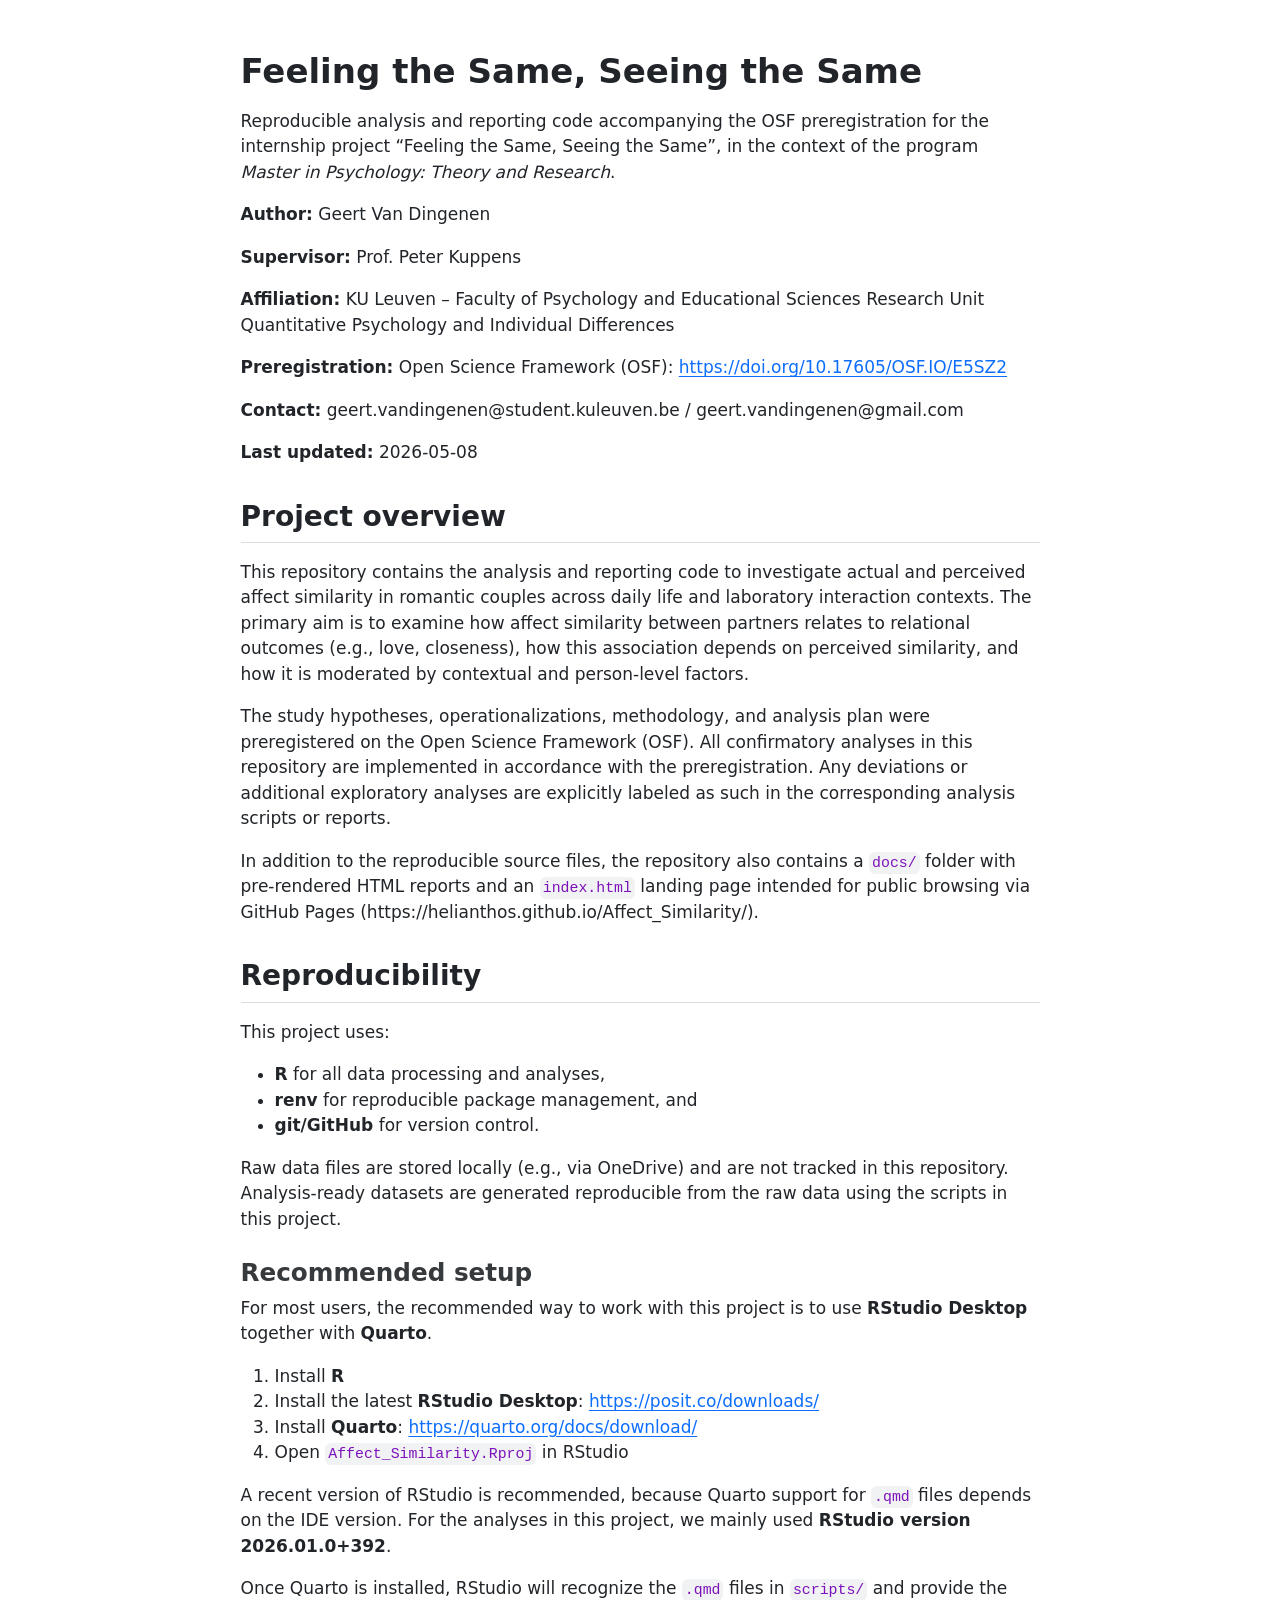
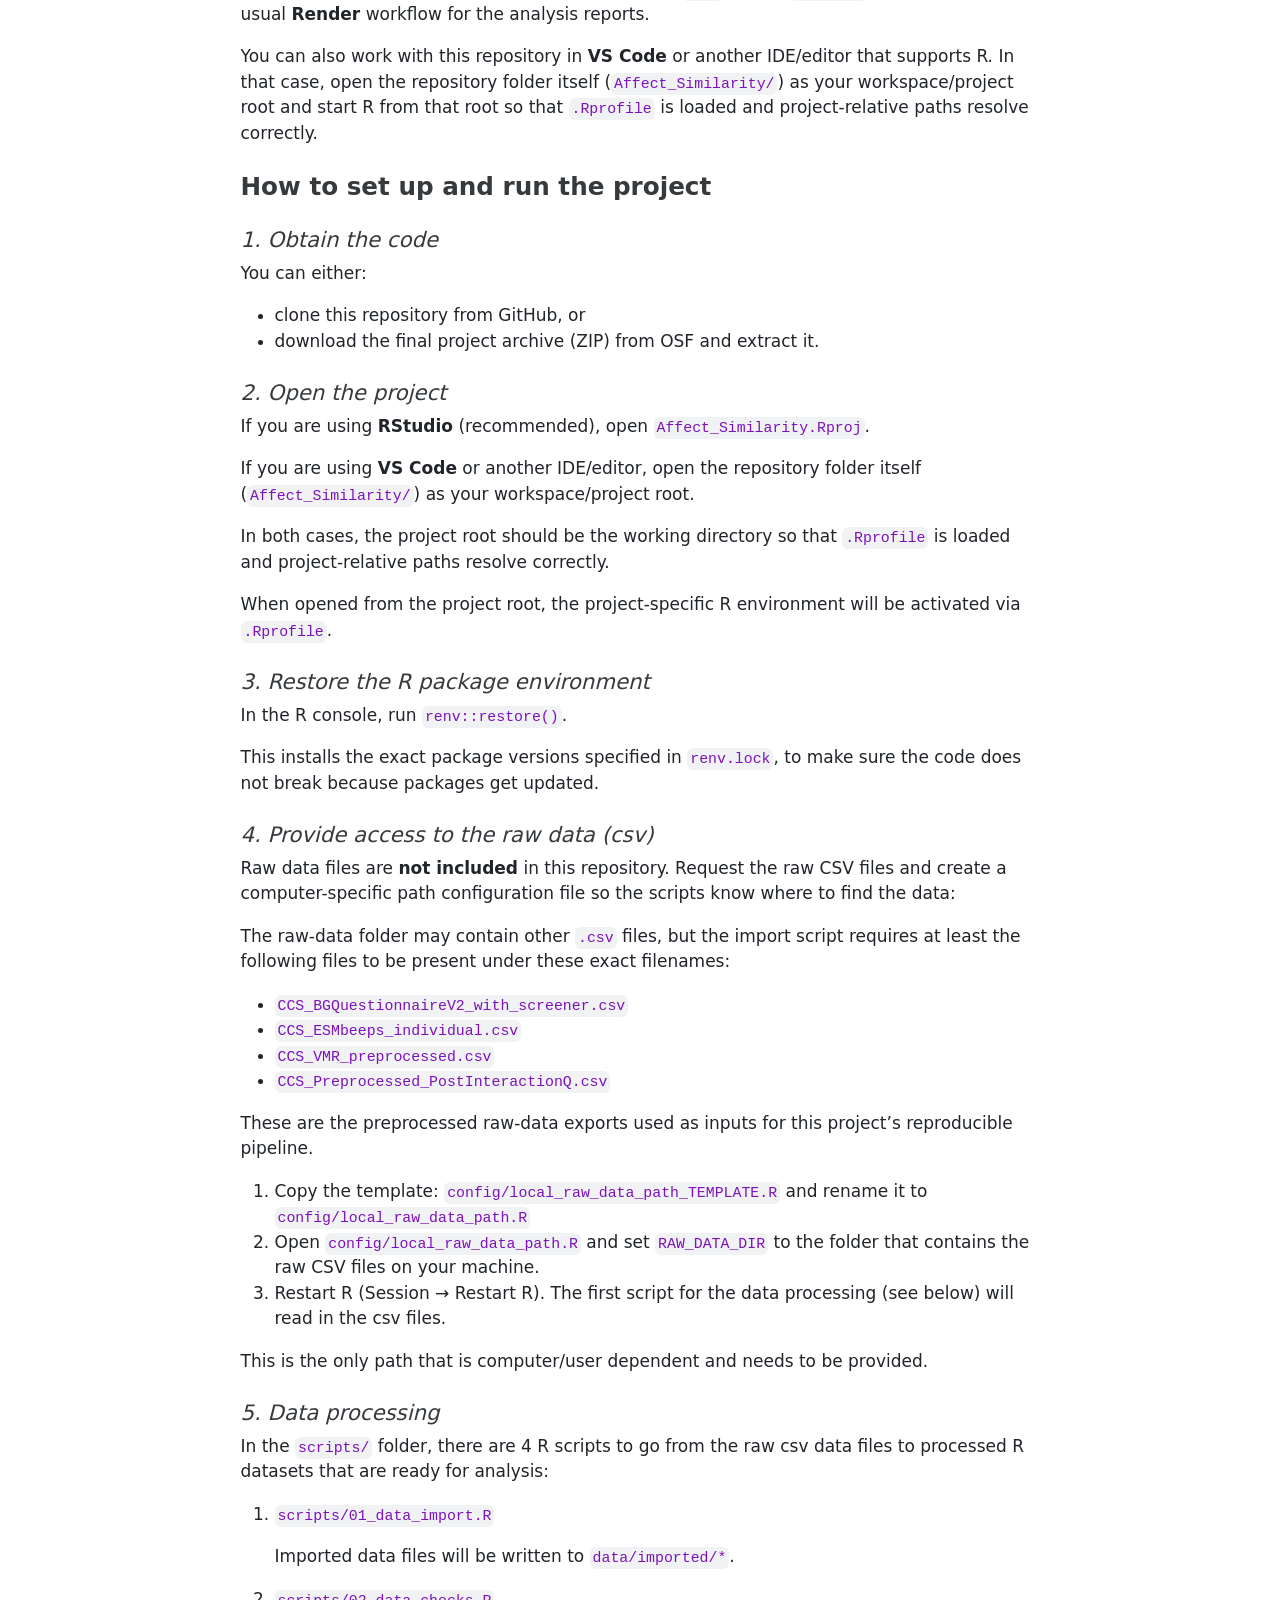
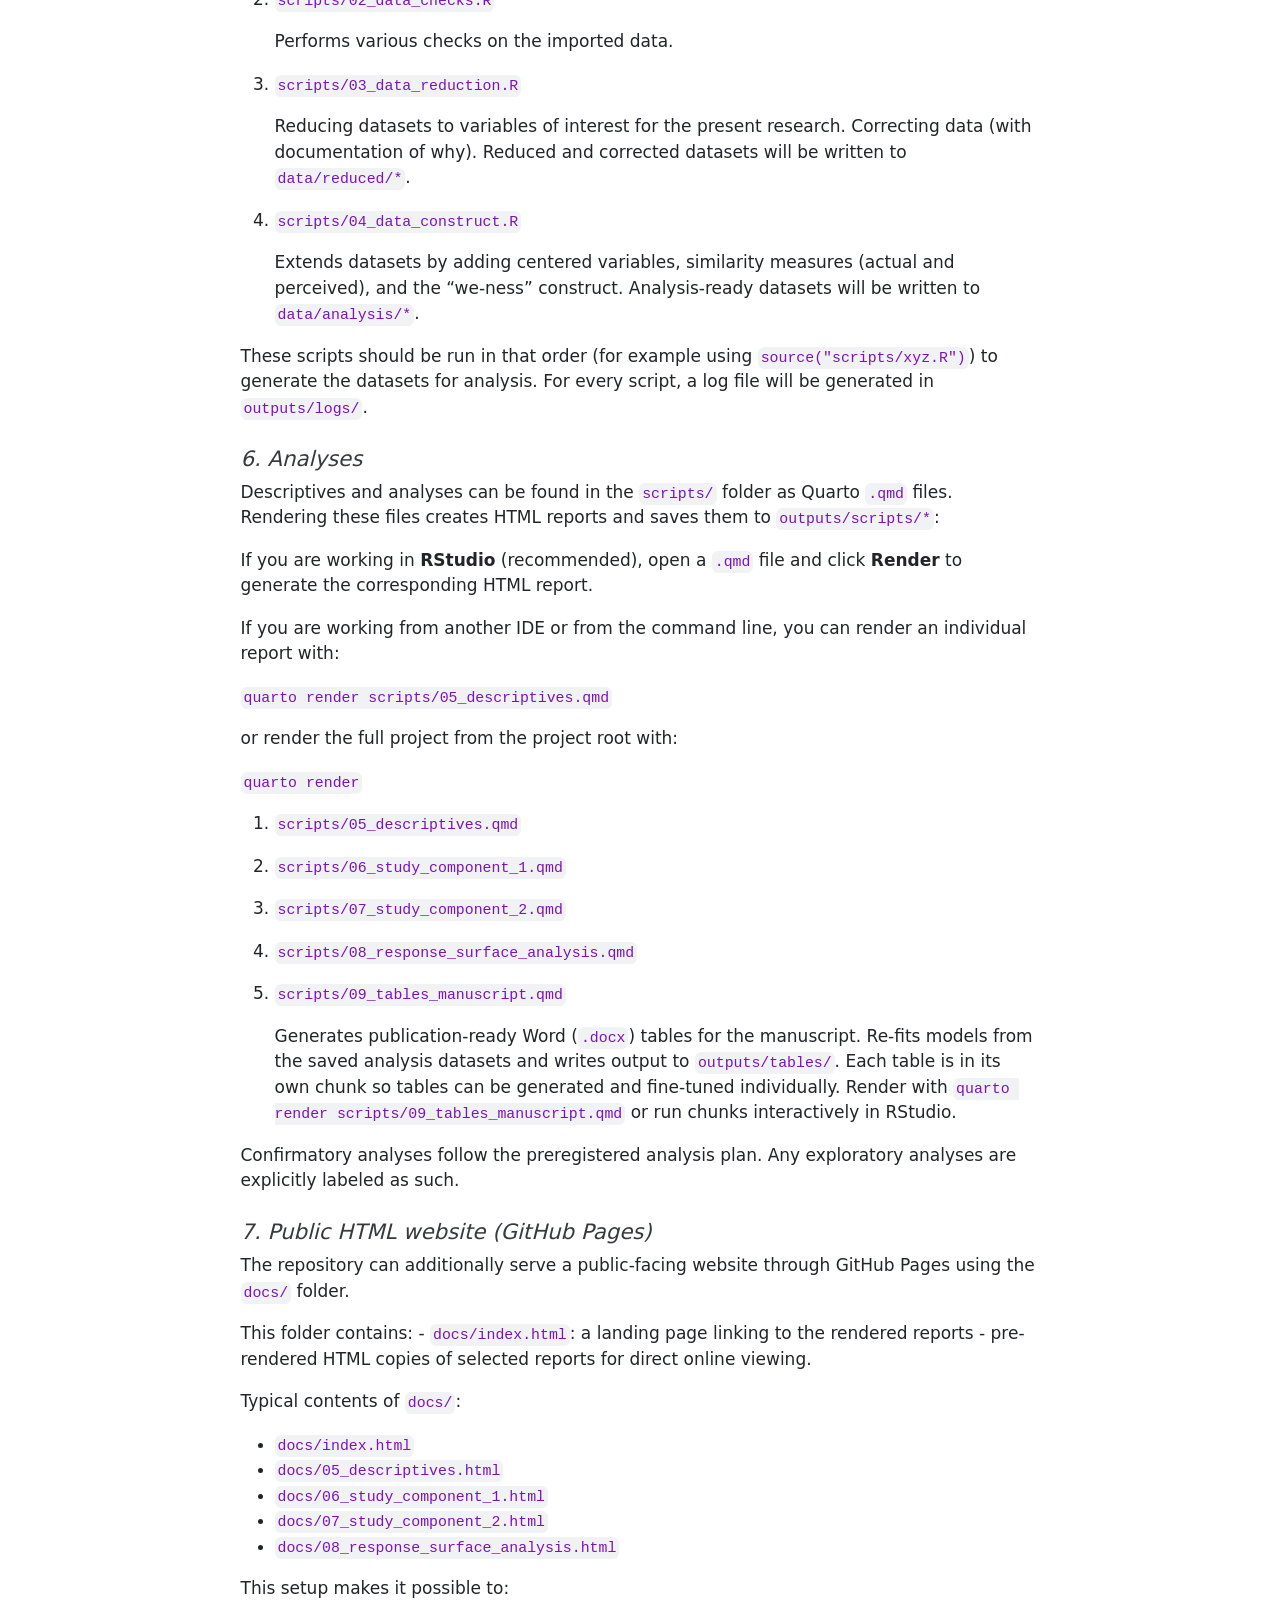
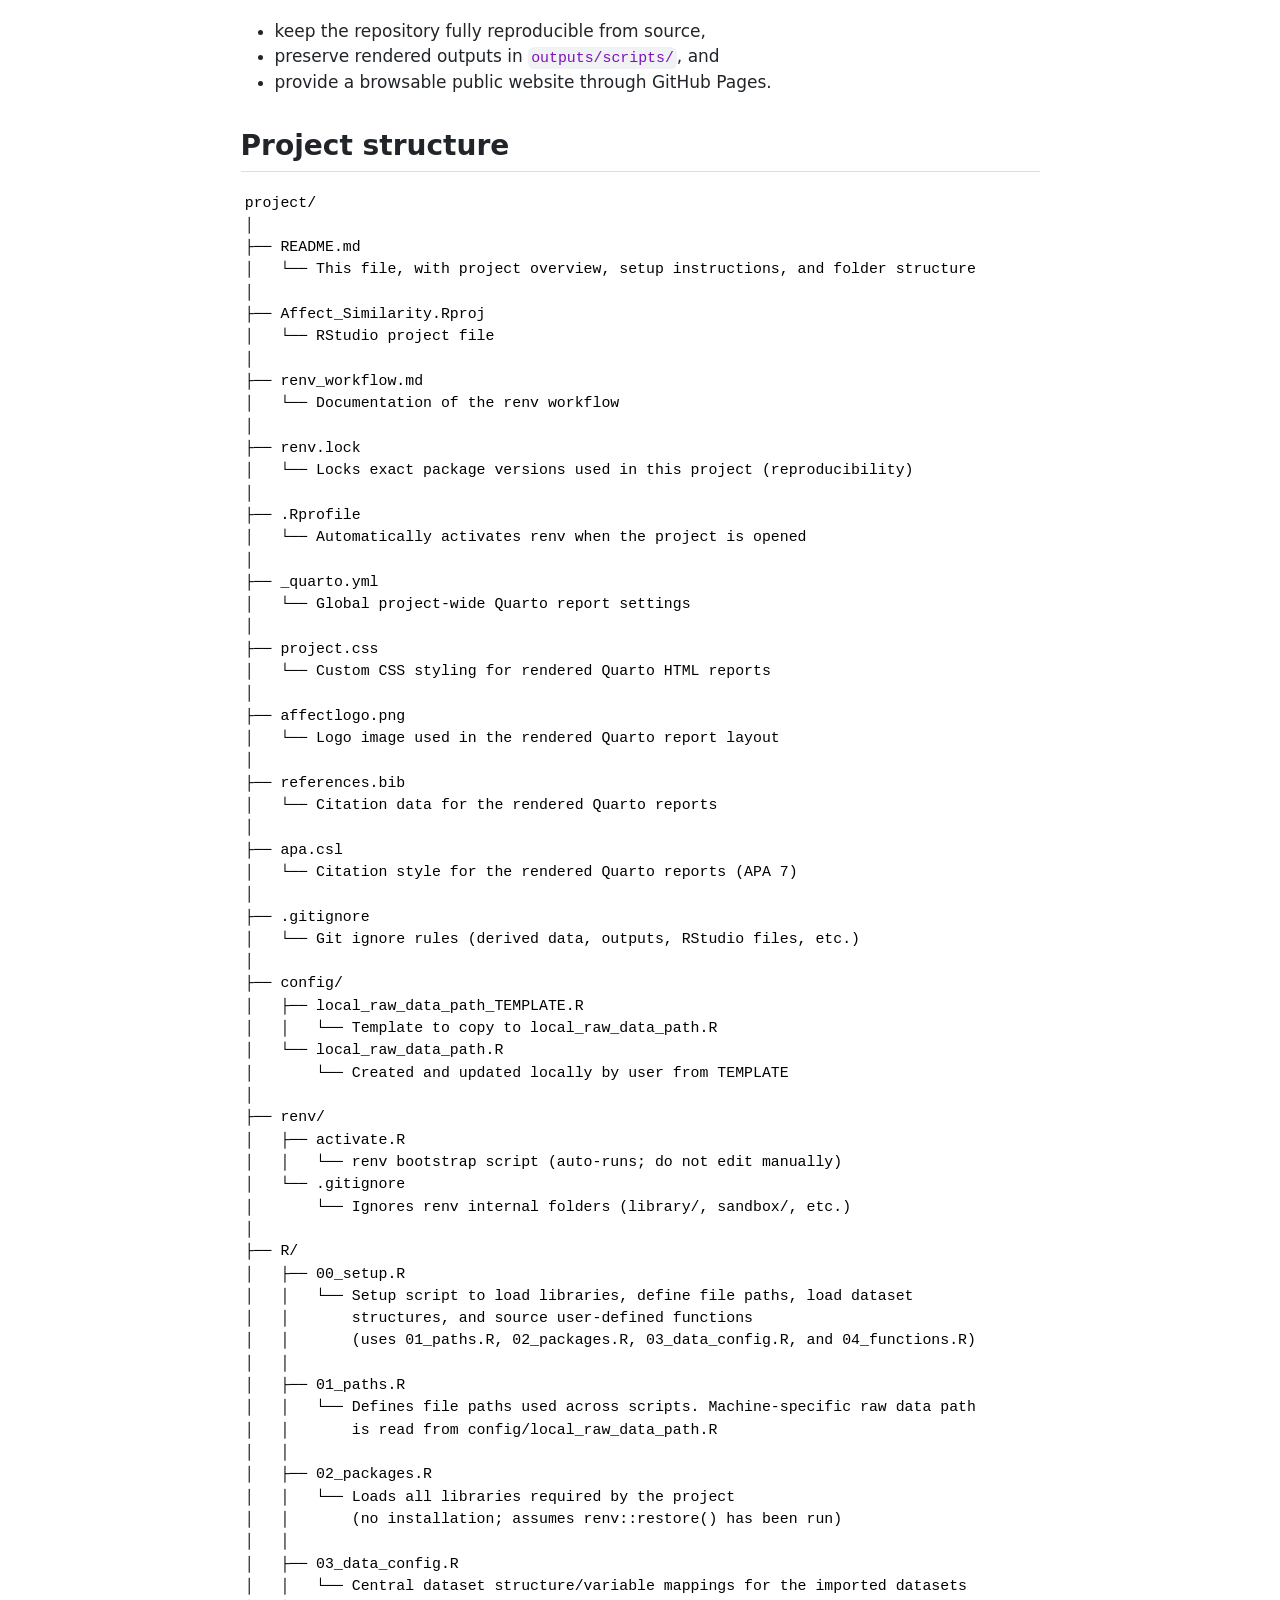
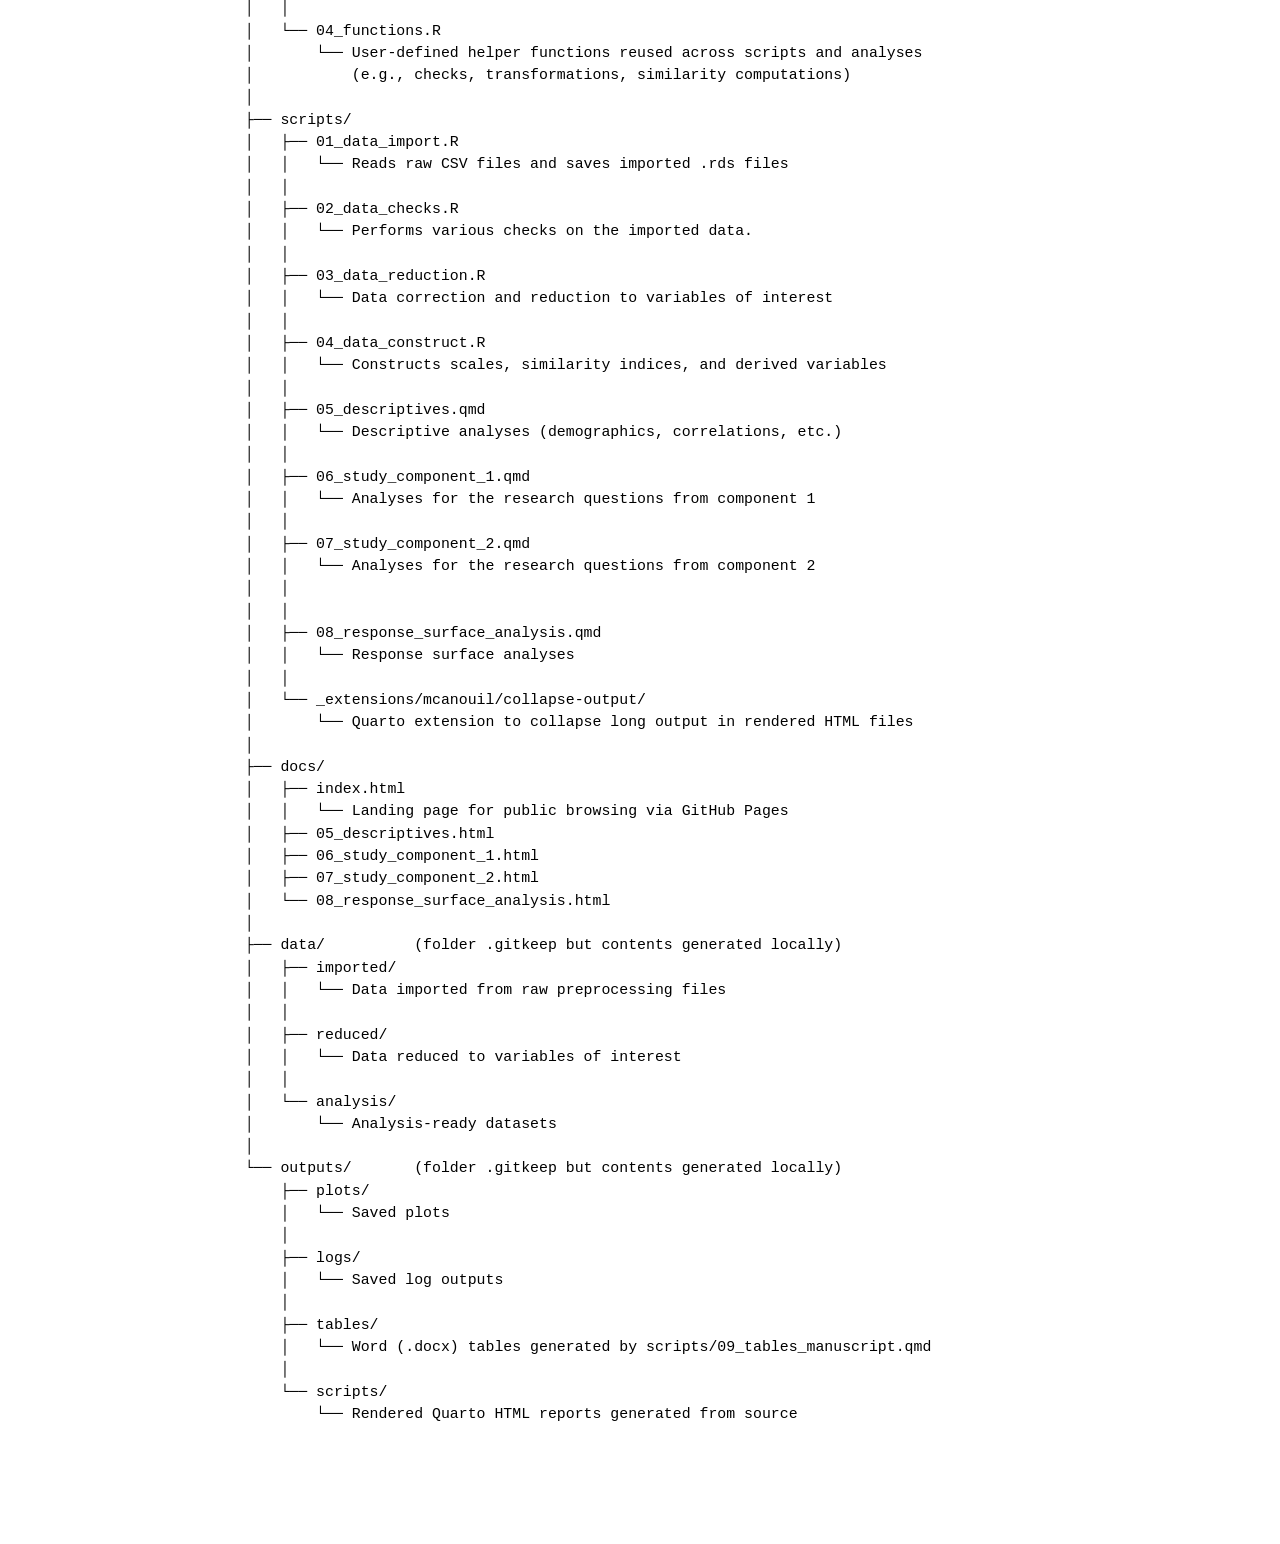
==== commit fabda477: "Update README.md date" ====
--- a/docs/README.html
+++ b/docs/README.html
@@ -2178,16 +2178,10 @@
 <p>Reproducible analysis and reporting code accompanying the OSF preregistration for the internship project “Feeling the Same, Seeing the Same”, in the context of the program <em>Master in Psychology: Theory and Research</em>.</p>
 <p><strong>Author:</strong> Geert Van Dingenen</p>
 <p><strong>Supervisor:</strong> Prof. Peter Kuppens</p>
-<p><strong>Affiliation:</strong><br>
-KU Leuven – Faculty of Psychology and Educational Sciences<br>
-Research Unit Quantitative Psychology and Individual Differences</p>
-<p><strong>Preregistration:</strong><br>
-Open Science Framework (OSF):<br>
-<a href="https://doi.org/10.17605/OSF.IO/E5SZ2" class="uri">https://doi.org/10.17605/OSF.IO/E5SZ2</a></p>
-<p><strong>Contact:</strong><br>
-geert.vandingenen@student.kuleuven.be / geert.vandingenen@gmail.com</p>
-<p><strong>Last updated:</strong><br>
-2026-04-17</p>
+<p><strong>Affiliation:</strong> KU Leuven – Faculty of Psychology and Educational Sciences Research Unit Quantitative Psychology and Individual Differences</p>
+<p><strong>Preregistration:</strong> Open Science Framework (OSF): <a href="https://doi.org/10.17605/OSF.IO/E5SZ2">https://doi.org/10.17605/OSF.IO/E5SZ2</a></p>
+<p><strong>Contact:</strong> geert.vandingenen@student.kuleuven.be / geert.vandingenen@gmail.com</p>
+<p><strong>Last updated:</strong> 2026-05-08</p>
 <section id="project-overview" class="level2">
 <h2 class="anchored" data-anchor-id="project-overview">Project overview</h2>
 <p>This repository contains the analysis and reporting code to investigate actual and perceived affect similarity in romantic couples across daily life and laboratory interaction contexts. The primary aim is to examine how affect similarity between partners relates to relational outcomes (e.g., love, closeness), how this association depends on perceived similarity, and how it is moderated by contextual and person-level factors.</p>
@@ -2198,9 +2192,9 @@
 <h2 class="anchored" data-anchor-id="reproducibility">Reproducibility</h2>
 <p>This project uses:</p>
 <ul>
-<li><p><strong>R</strong> for all data processing and analyses,</p></li>
-<li><p><strong>renv</strong> for reproducible package management, and</p></li>
-<li><p><strong>git/GitHub</strong> for version control.</p></li>
+<li><strong>R</strong> for all data processing and analyses,</li>
+<li><strong>renv</strong> for reproducible package management, and</li>
+<li><strong>git/GitHub</strong> for version control.</li>
 </ul>
 <p>Raw data files are stored locally (e.g., via OneDrive) and are not tracked in this repository. Analysis-ready datasets are generated reproducible from the raw data using the scripts in this project.</p>
 <section id="recommended-setup" class="level3">
@@ -2208,8 +2202,8 @@
 <p>For most users, the recommended way to work with this project is to use <strong>RStudio Desktop</strong> together with <strong>Quarto</strong>.</p>
 <ol type="1">
 <li>Install <strong>R</strong></li>
-<li>Install the latest <strong>RStudio Desktop</strong>: <a href="https://posit.co/downloads/" class="uri">https://posit.co/downloads/</a></li>
-<li>Install <strong>Quarto</strong>: <a href="https://quarto.org/docs/download/" class="uri">https://quarto.org/docs/download/</a></li>
+<li>Install the latest <strong>RStudio Desktop</strong>: <a href="https://posit.co/downloads/">https://posit.co/downloads/</a></li>
+<li>Install <strong>Quarto</strong>: <a href="https://quarto.org/docs/download/">https://quarto.org/docs/download/</a></li>
 <li>Open <code>Affect_Similarity.Rproj</code> in RStudio</li>
 </ol>
 <p>A recent version of RStudio is recommended, because Quarto support for <code>.qmd</code> files depends on the IDE version. For the analyses in this project, we mainly used <strong>RStudio version 2026.01.0+392</strong>.</p>
@@ -2222,8 +2216,8 @@
 <h4 class="anchored" data-anchor-id="obtain-the-code"><em>1. Obtain the code</em></h4>
 <p>You can either:</p>
 <ul>
-<li><p>clone this repository from GitHub, or</p></li>
-<li><p>download the final project archive (ZIP) from OSF and extract it.</p></li>
+<li>clone this repository from GitHub, or</li>
+<li>download the final project archive (ZIP) from OSF and extract it.</li>
 </ul>
 </section>
 <section id="open-the-project" class="level4">
@@ -2284,13 +2278,15 @@
 <li><p><code>scripts/06_study_component_1.qmd</code></p></li>
 <li><p><code>scripts/07_study_component_2.qmd</code></p></li>
 <li><p><code>scripts/08_response_surface_analysis.qmd</code></p></li>
+<li><p><code>scripts/09_tables_manuscript.qmd</code></p>
+<p>Generates publication-ready Word (<code>.docx</code>) tables for the manuscript. Re-fits models from the saved analysis datasets and writes output to <code>outputs/tables/</code>. Each table is in its own chunk so tables can be generated and fine-tuned individually. Render with <code>quarto render scripts/09_tables_manuscript.qmd</code> or run chunks interactively in RStudio.</p></li>
 </ol>
 <p>Confirmatory analyses follow the preregistered analysis plan. Any exploratory analyses are explicitly labeled as such.</p>
 </section>
 <section id="public-html-website-github-pages" class="level4">
 <h4 class="anchored" data-anchor-id="public-html-website-github-pages"><em>7. Public HTML website (GitHub Pages)</em></h4>
 <p>The repository can additionally serve a public-facing website through GitHub Pages using the <code>docs/</code> folder.</p>
-<p>This folder contains: - <code>docs/index.html</code>: a landing page linking to the rendered reports - pre-rendered HTML copies of selected reports for direct online viewing</p>
+<p>This folder contains: - <code>docs/index.html</code>: a landing page linking to the rendered reports - pre-rendered HTML copies of selected reports for direct online viewing.</p>
 <p>Typical contents of <code>docs/</code>:</p>
 <ul>
 <li><code>docs/index.html</code></li>
@@ -2301,9 +2297,9 @@
 </ul>
 <p>This setup makes it possible to:</p>
 <ul>
-<li><p>keep the repository fully reproducible from source,</p></li>
-<li><p>preserve rendered outputs in <code>outputs/scripts/</code>, and</p></li>
-<li><p>provide a browsable public website through GitHub Pages.</p></li>
+<li>keep the repository fully reproducible from source,</li>
+<li>preserve rendered outputs in <code>outputs/scripts/</code>, and</li>
+<li>provide a browsable public website through GitHub Pages.</li>
 </ul>
 </section>
 </section>
@@ -2431,10 +2427,13 @@
     │
     ├── logs/
     │   └── Saved log outputs
-    │     
+    │
+    ├── tables/
+    │   └── Word (.docx) tables generated by scripts/09_tables_manuscript.qmd
+    │
     └── scripts/
         └── Rendered Quarto HTML reports generated from source
-        </code></pre>
+    </code></pre>
 </section>
 </section>
 
